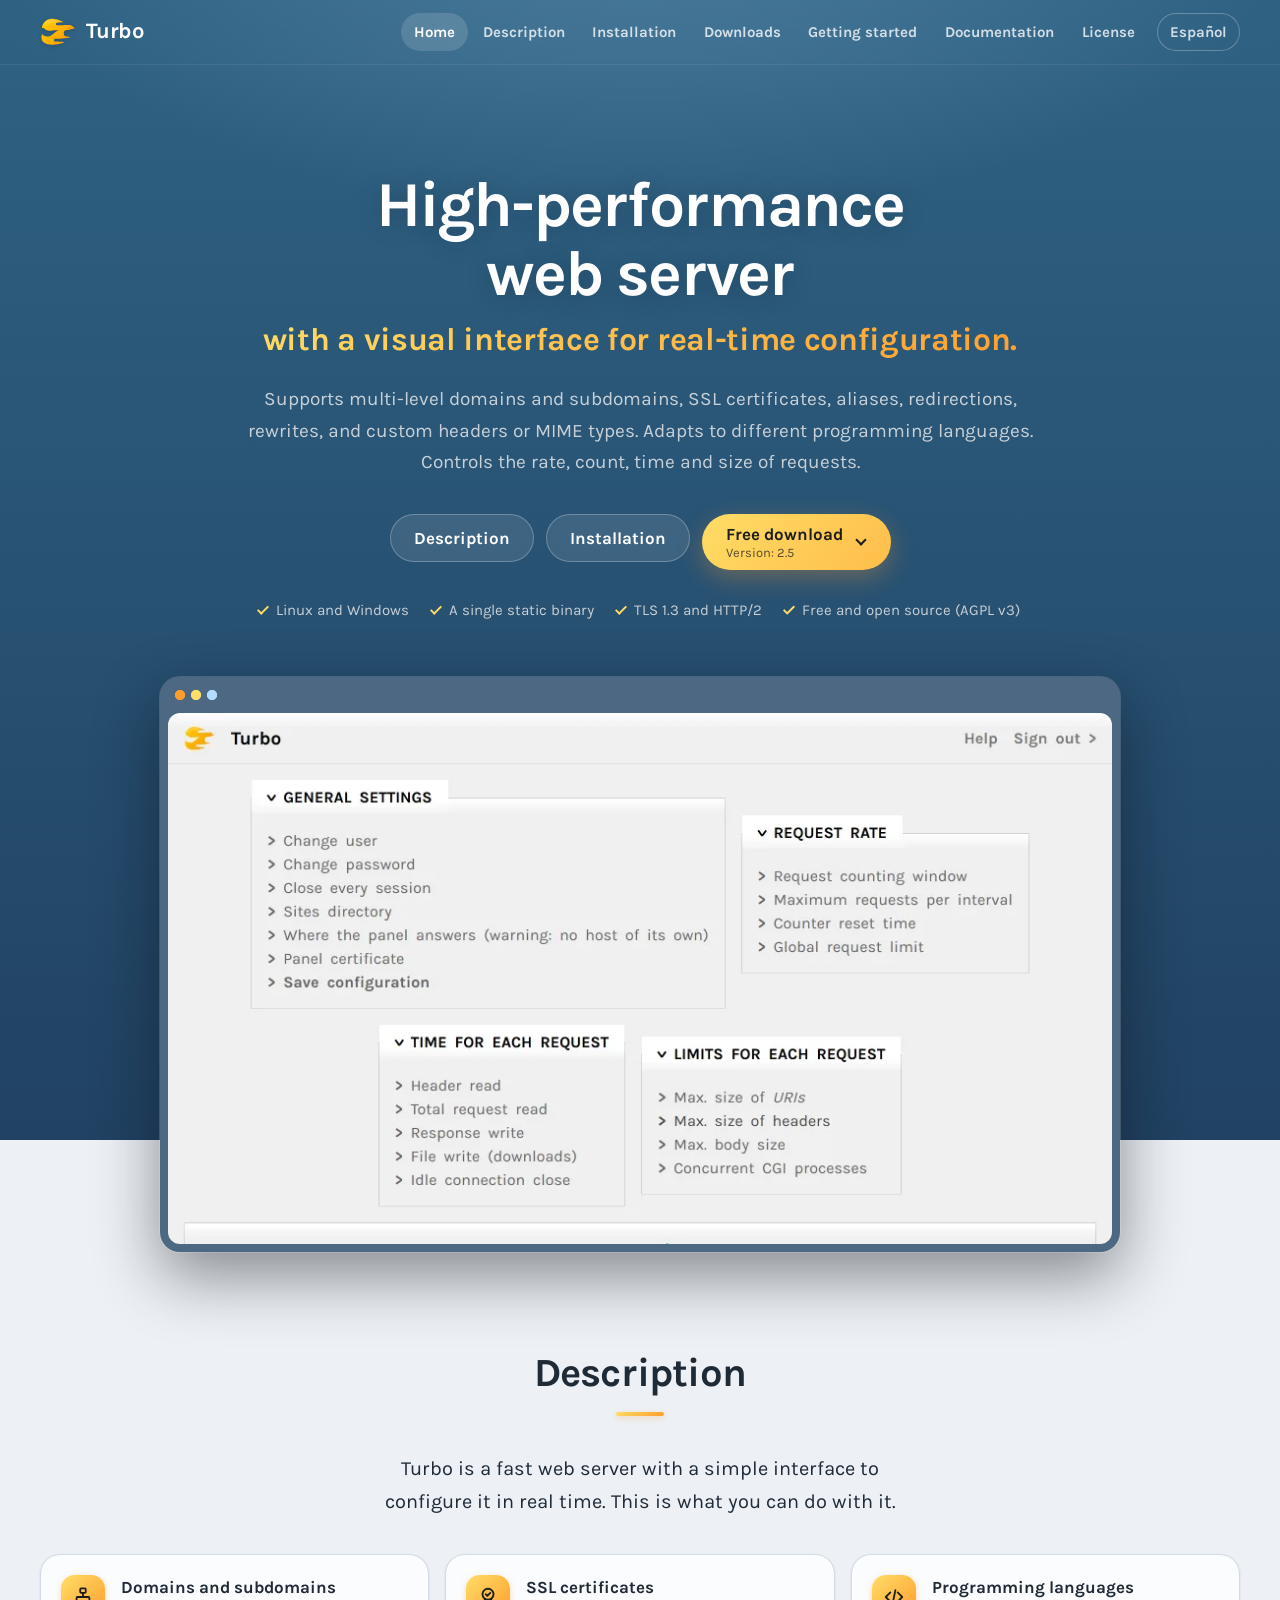
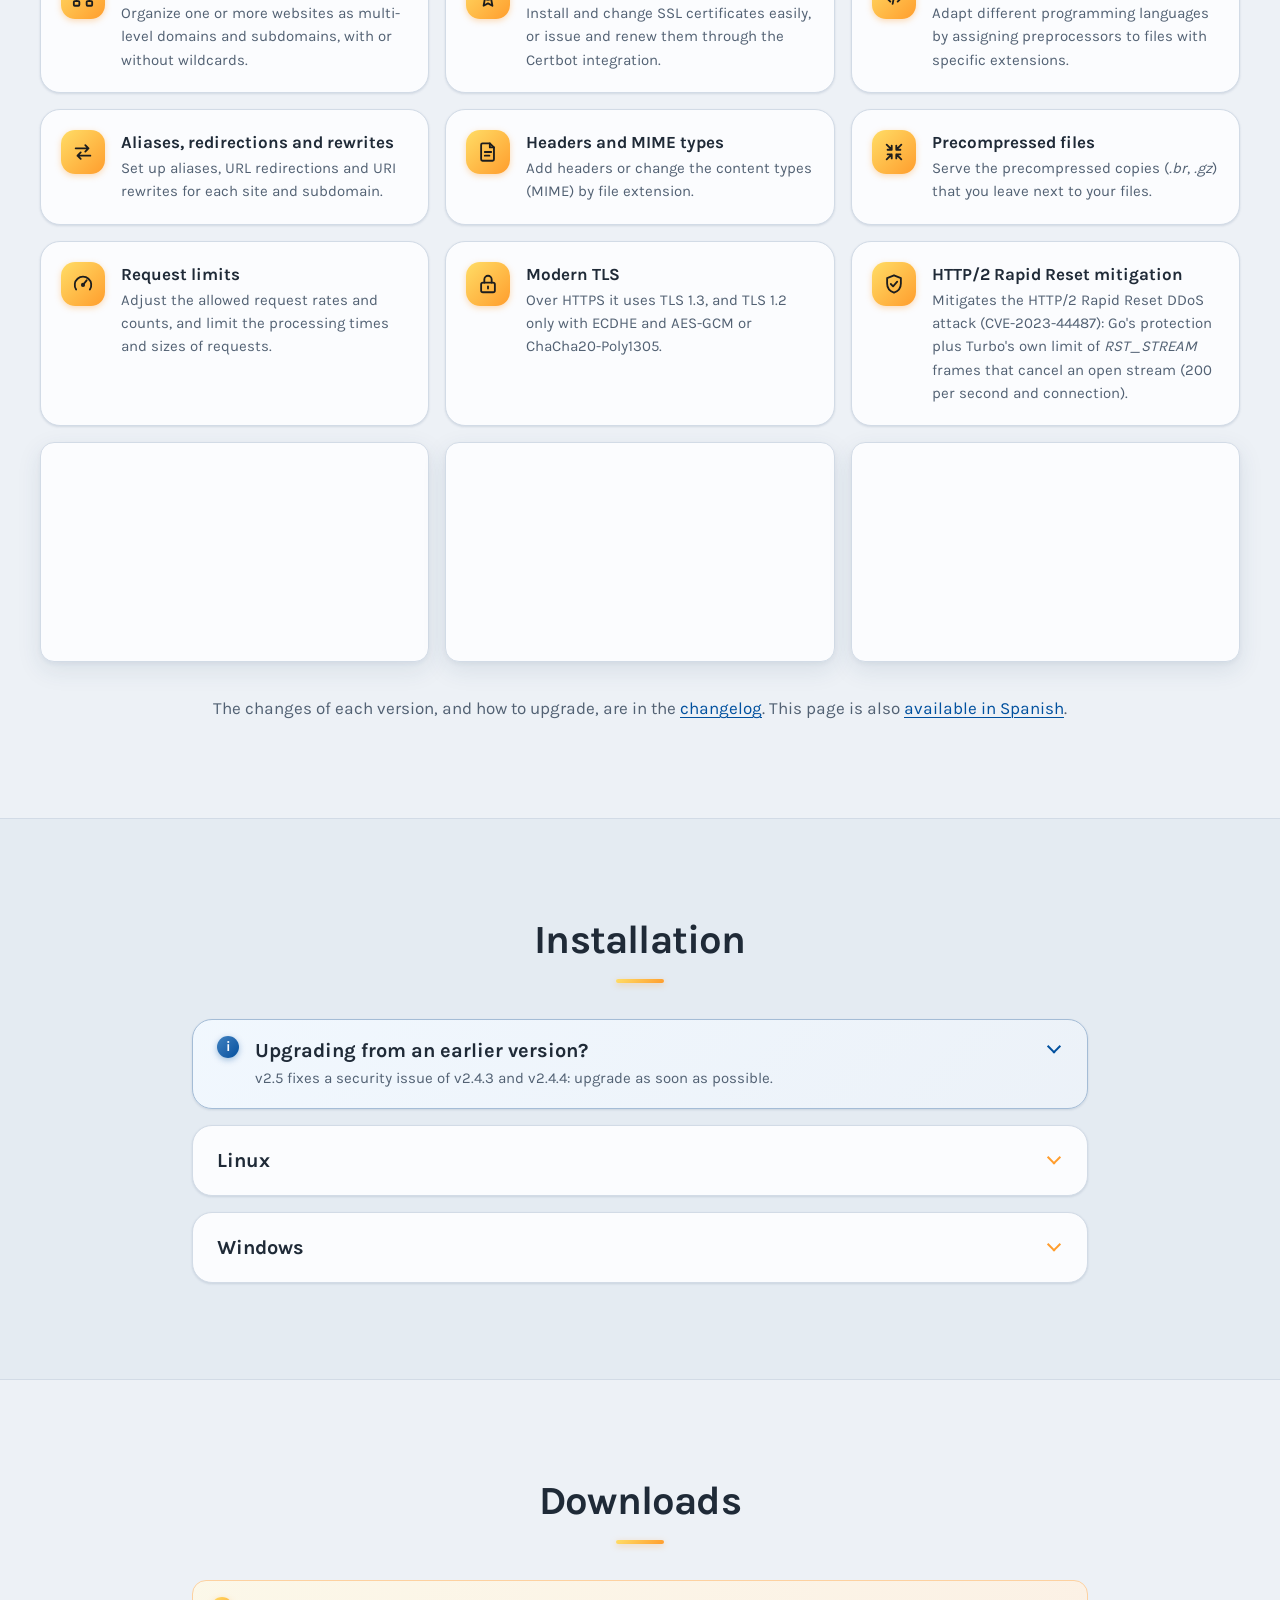
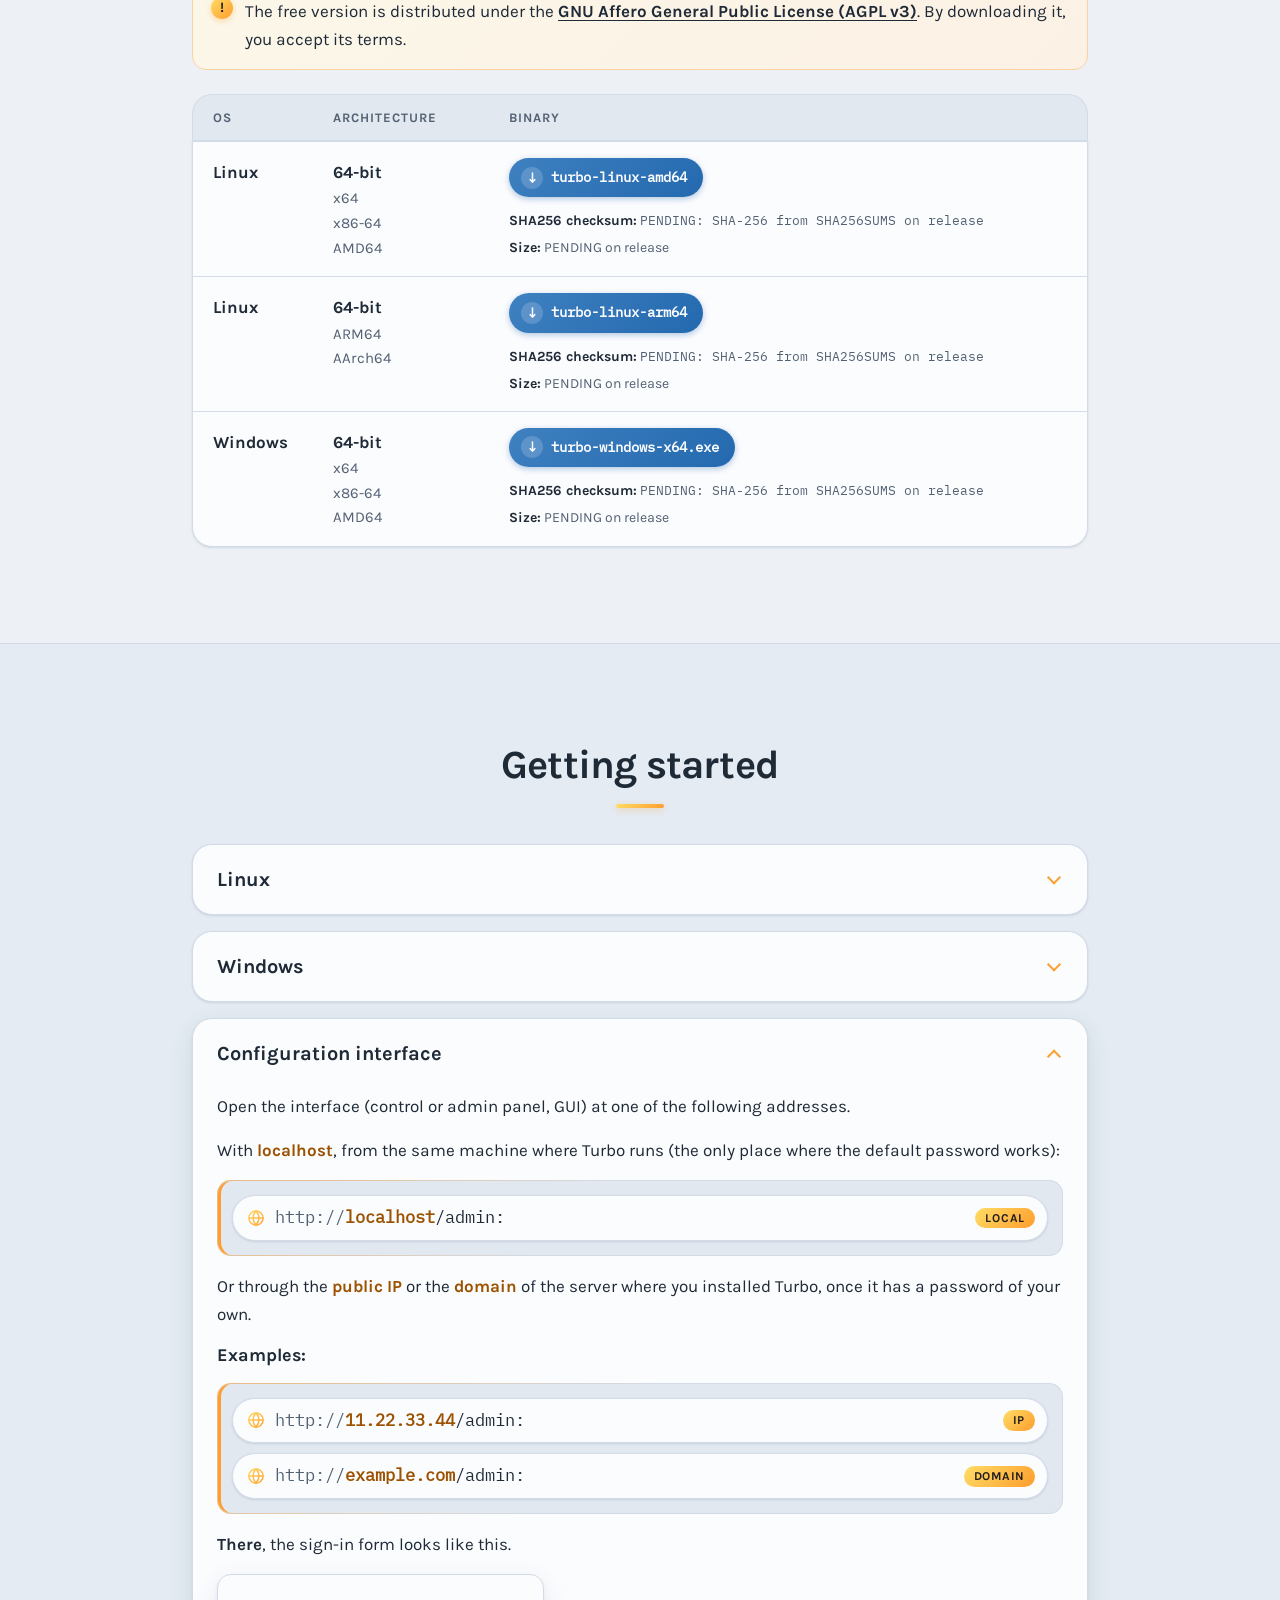
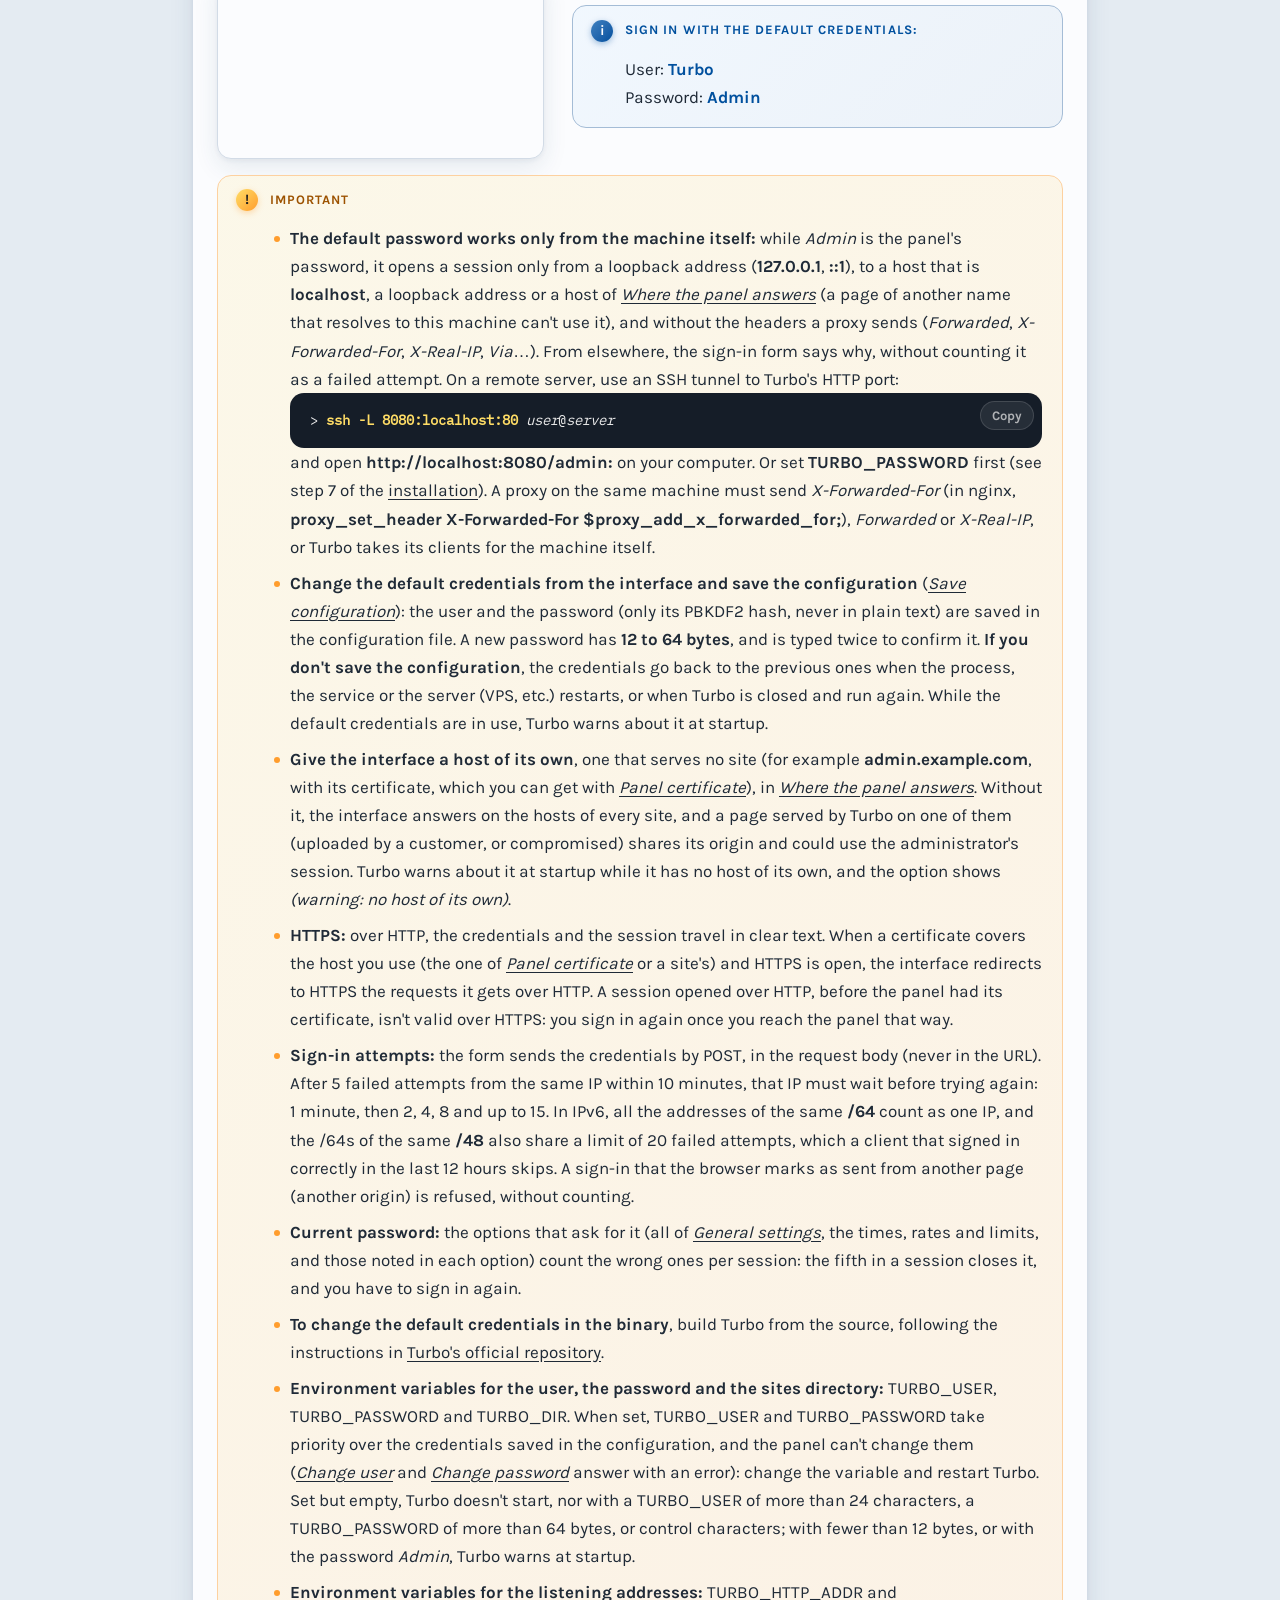
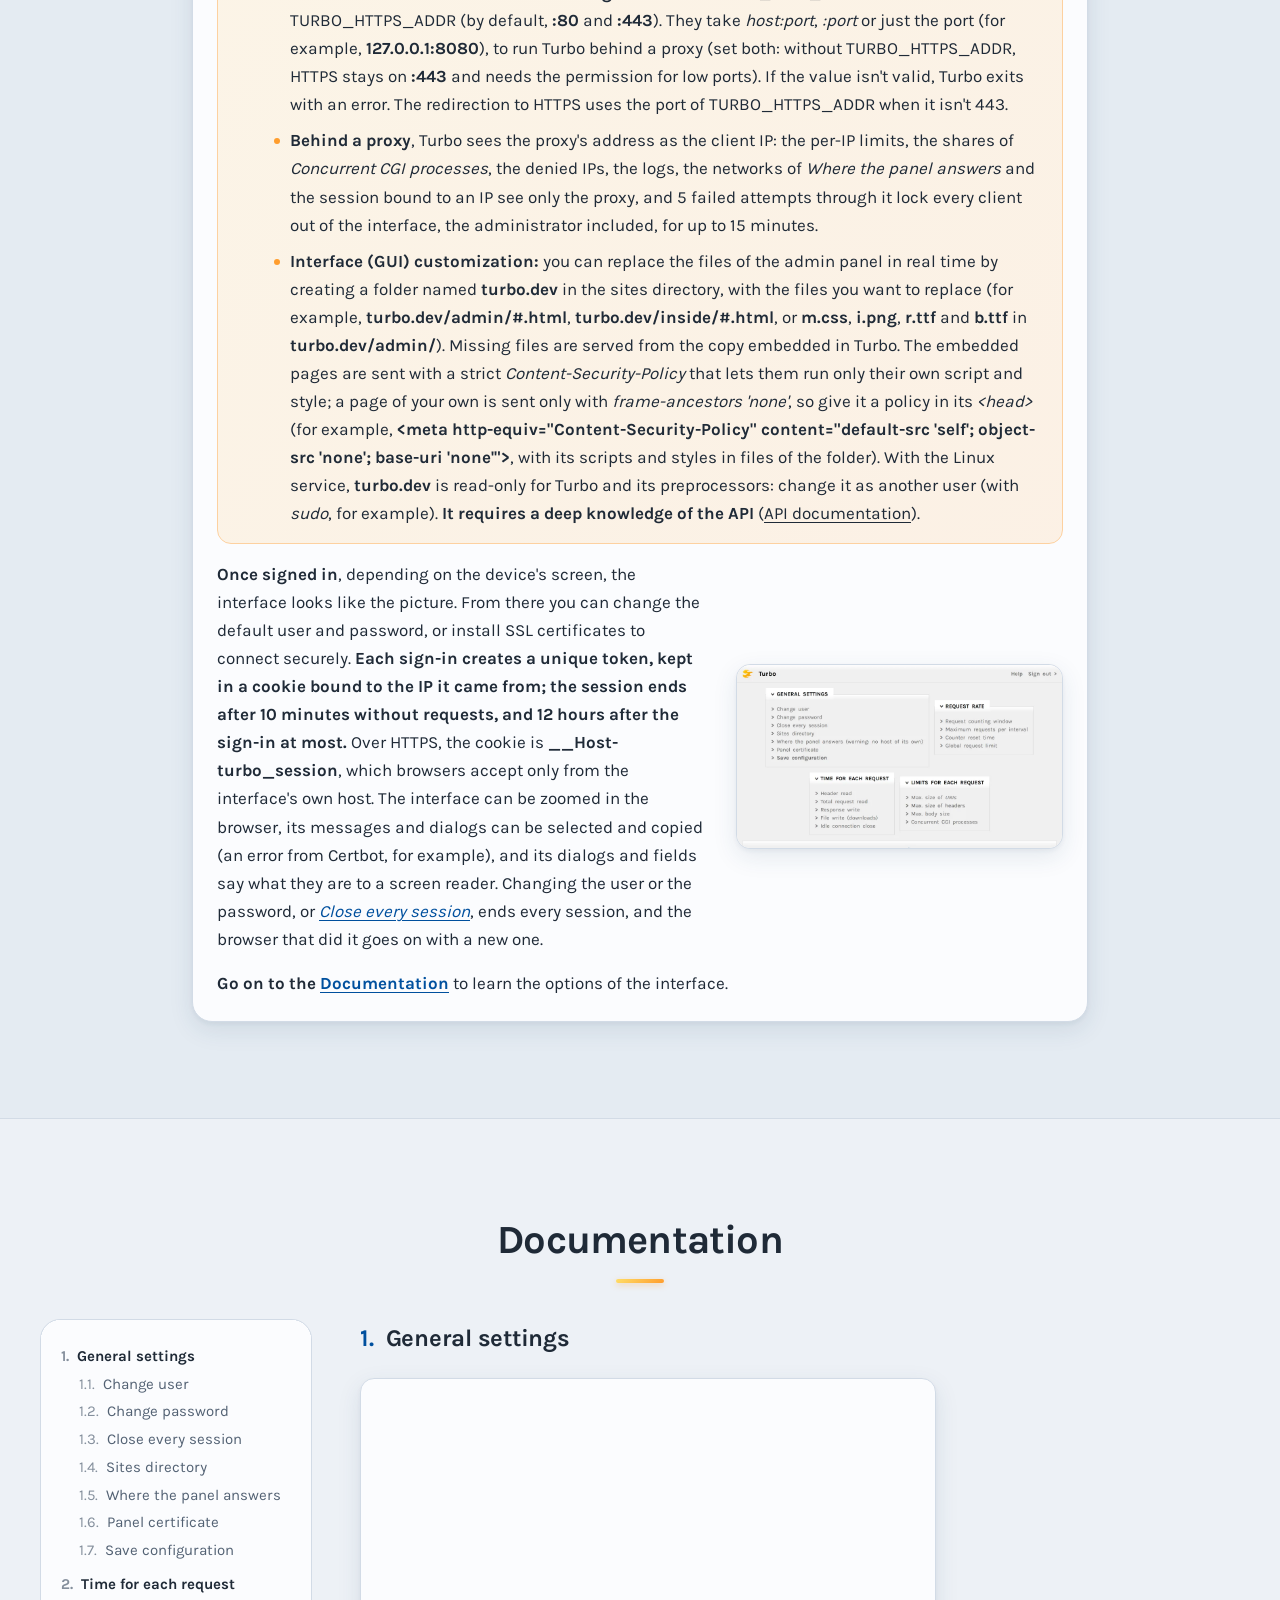
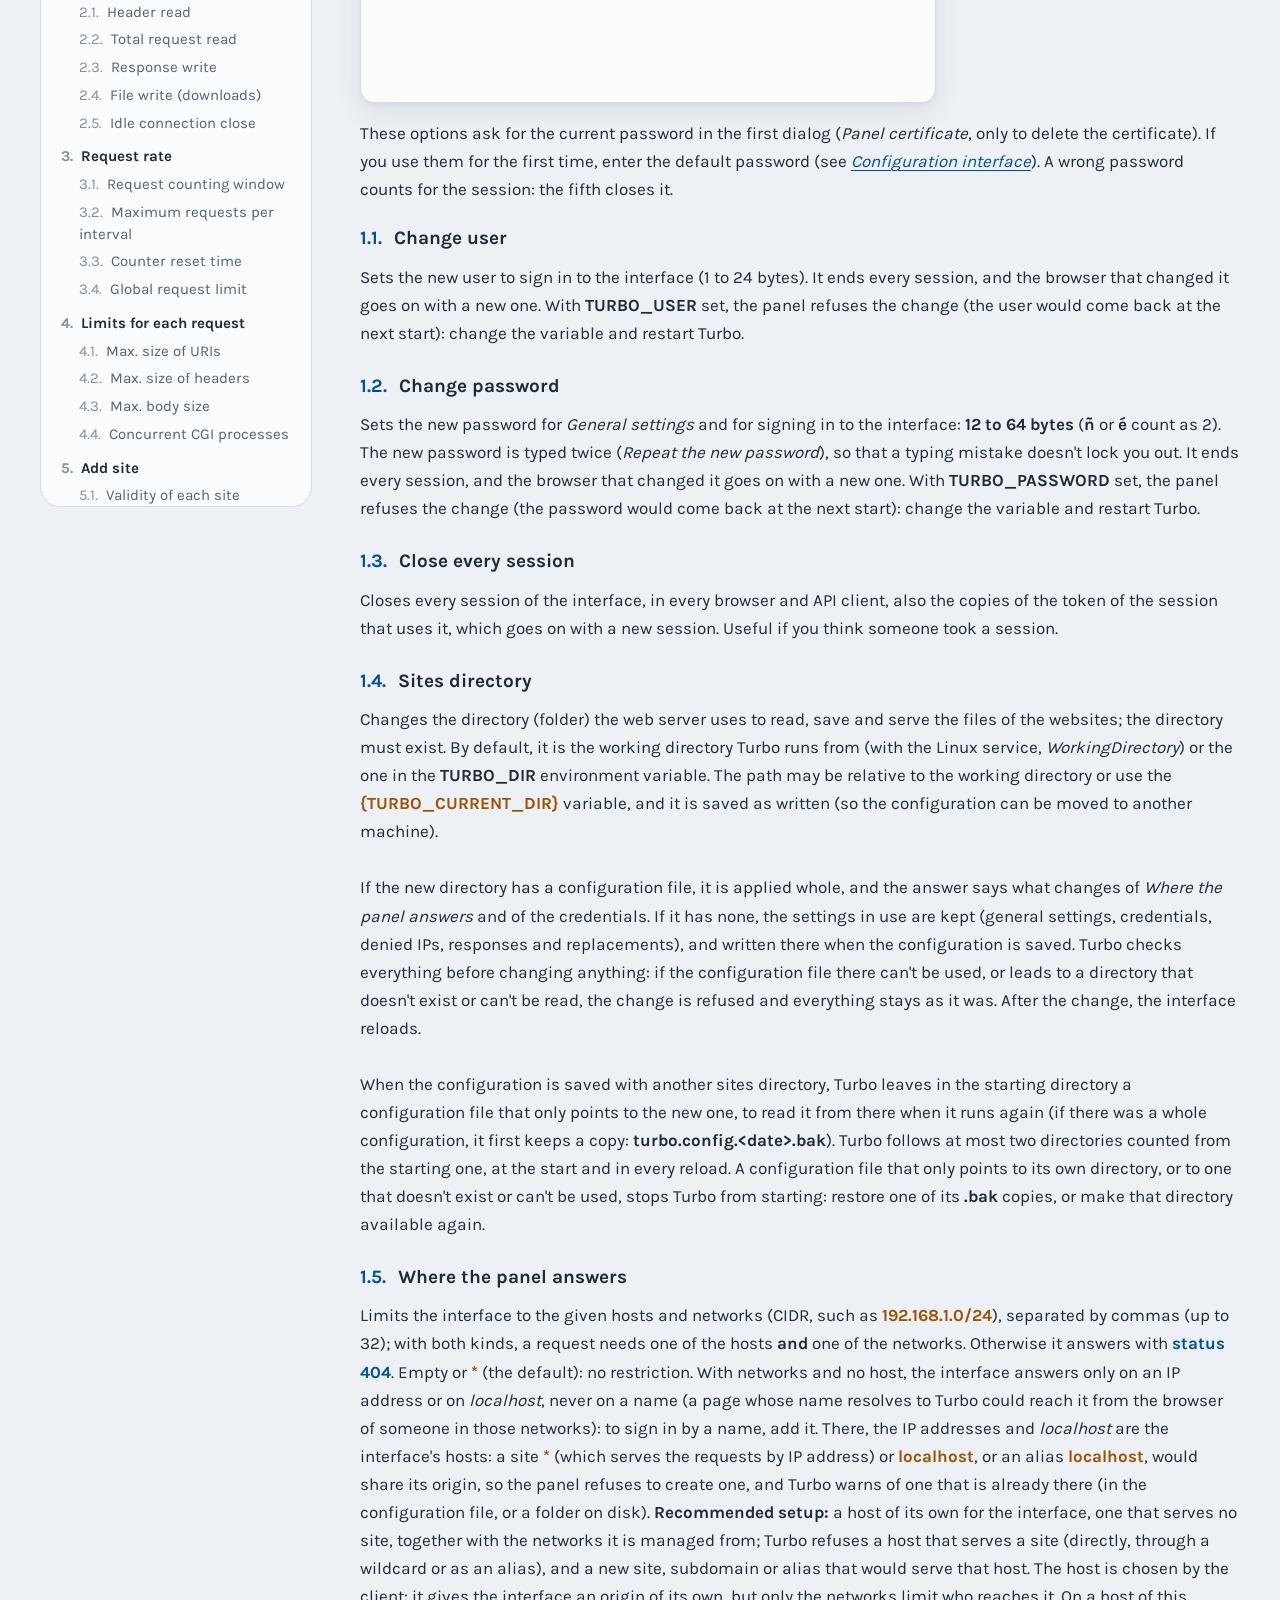
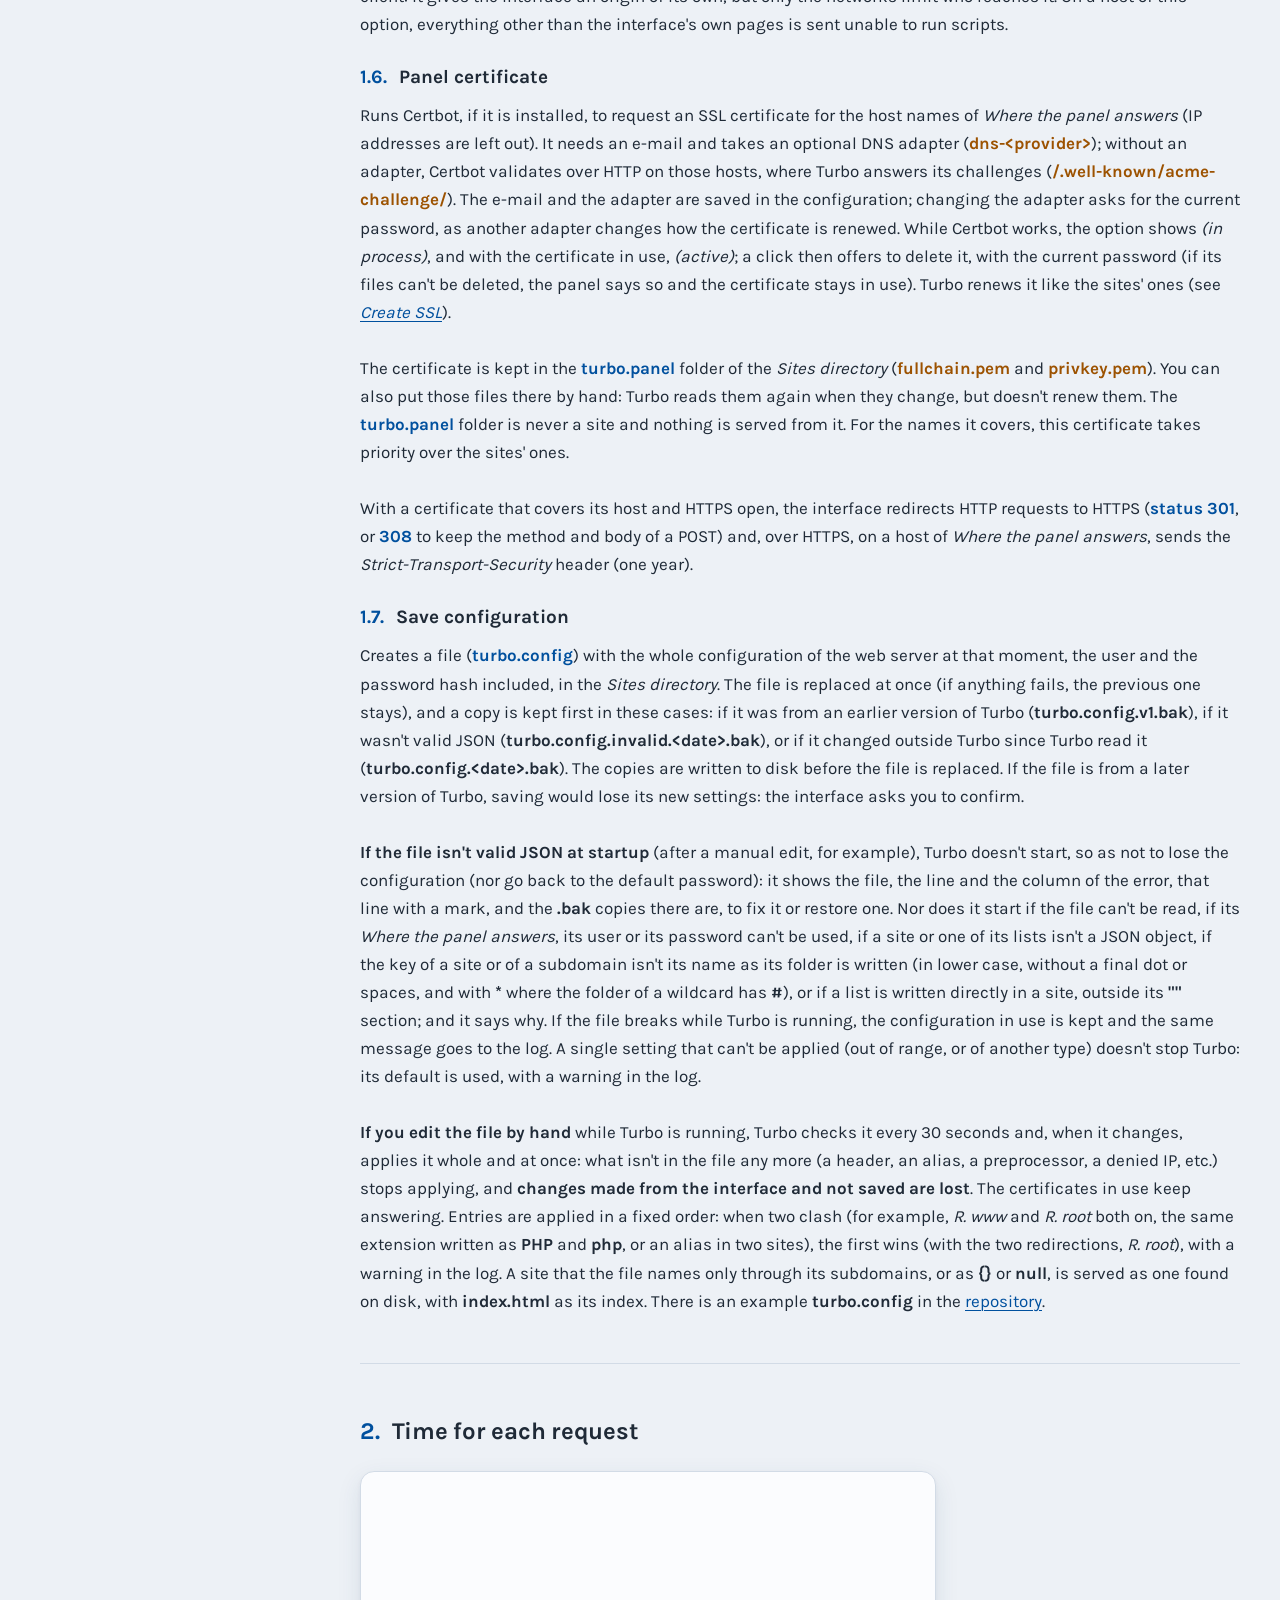
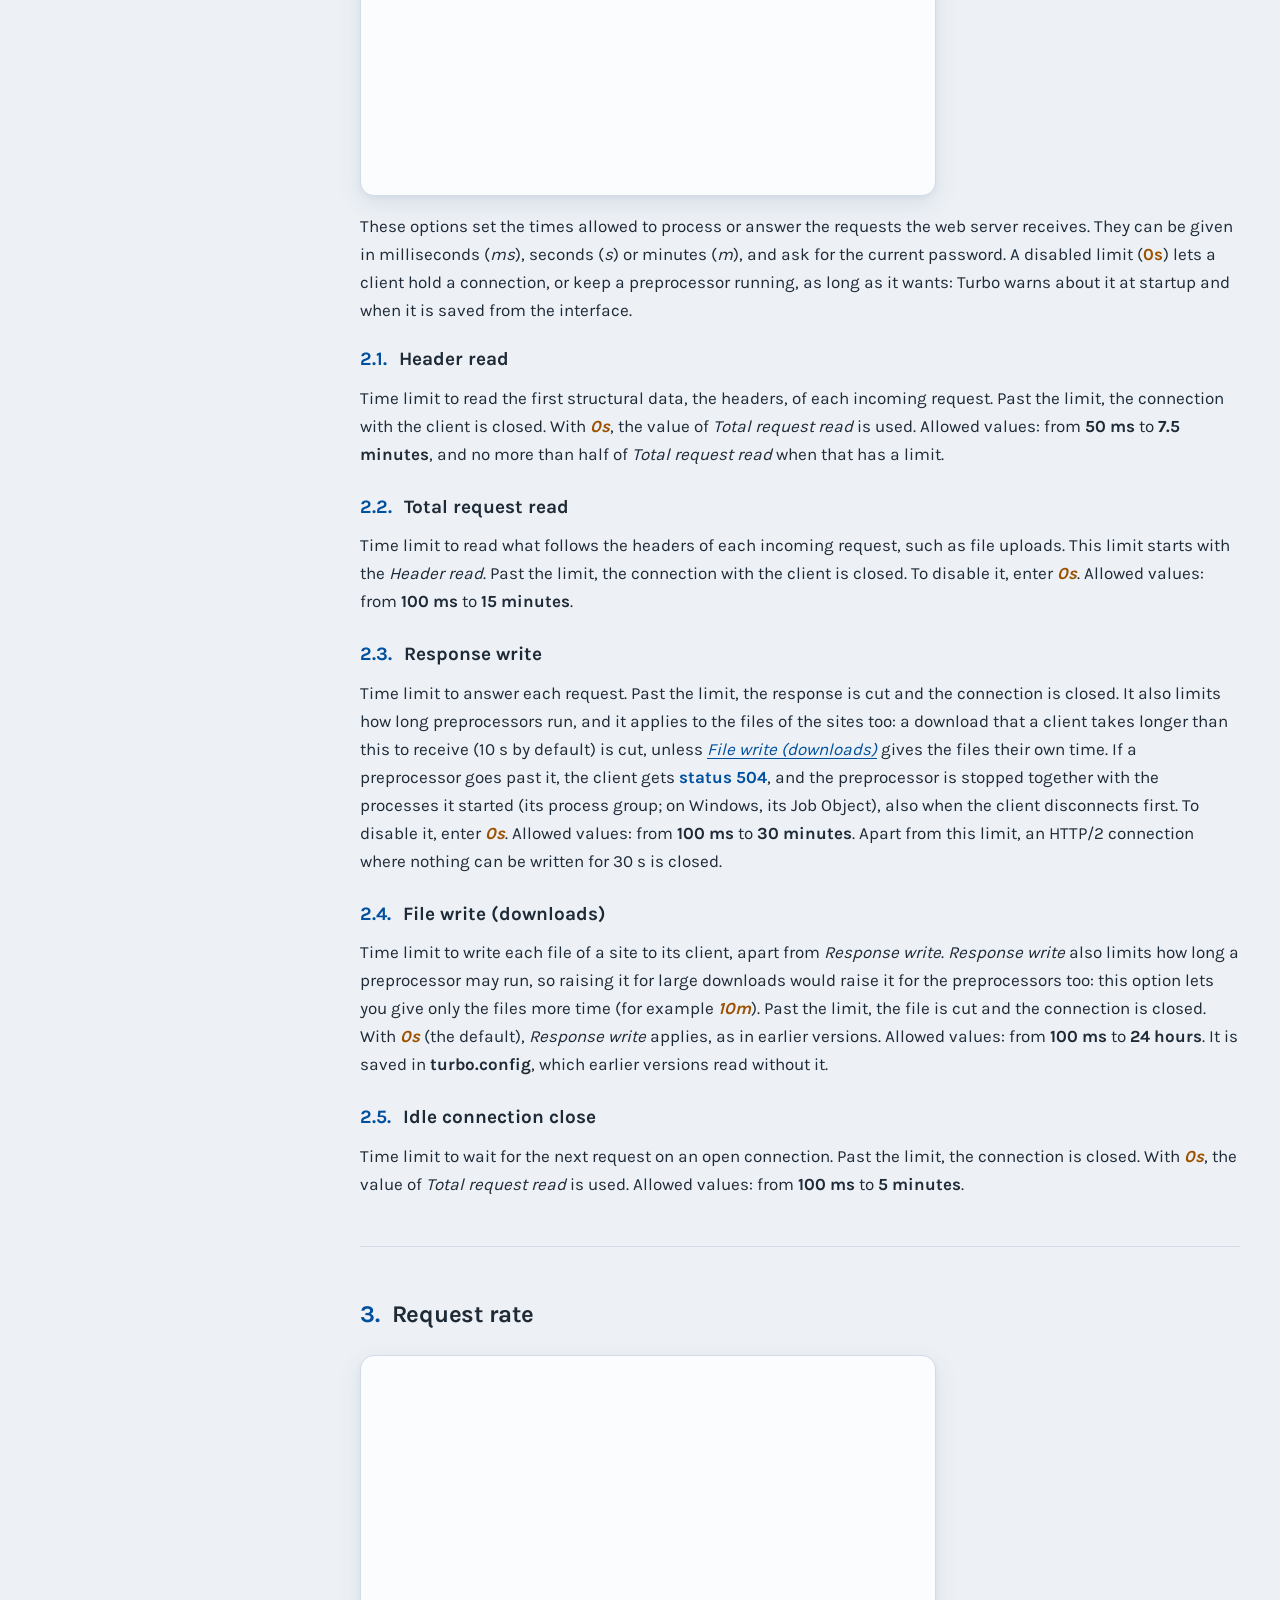
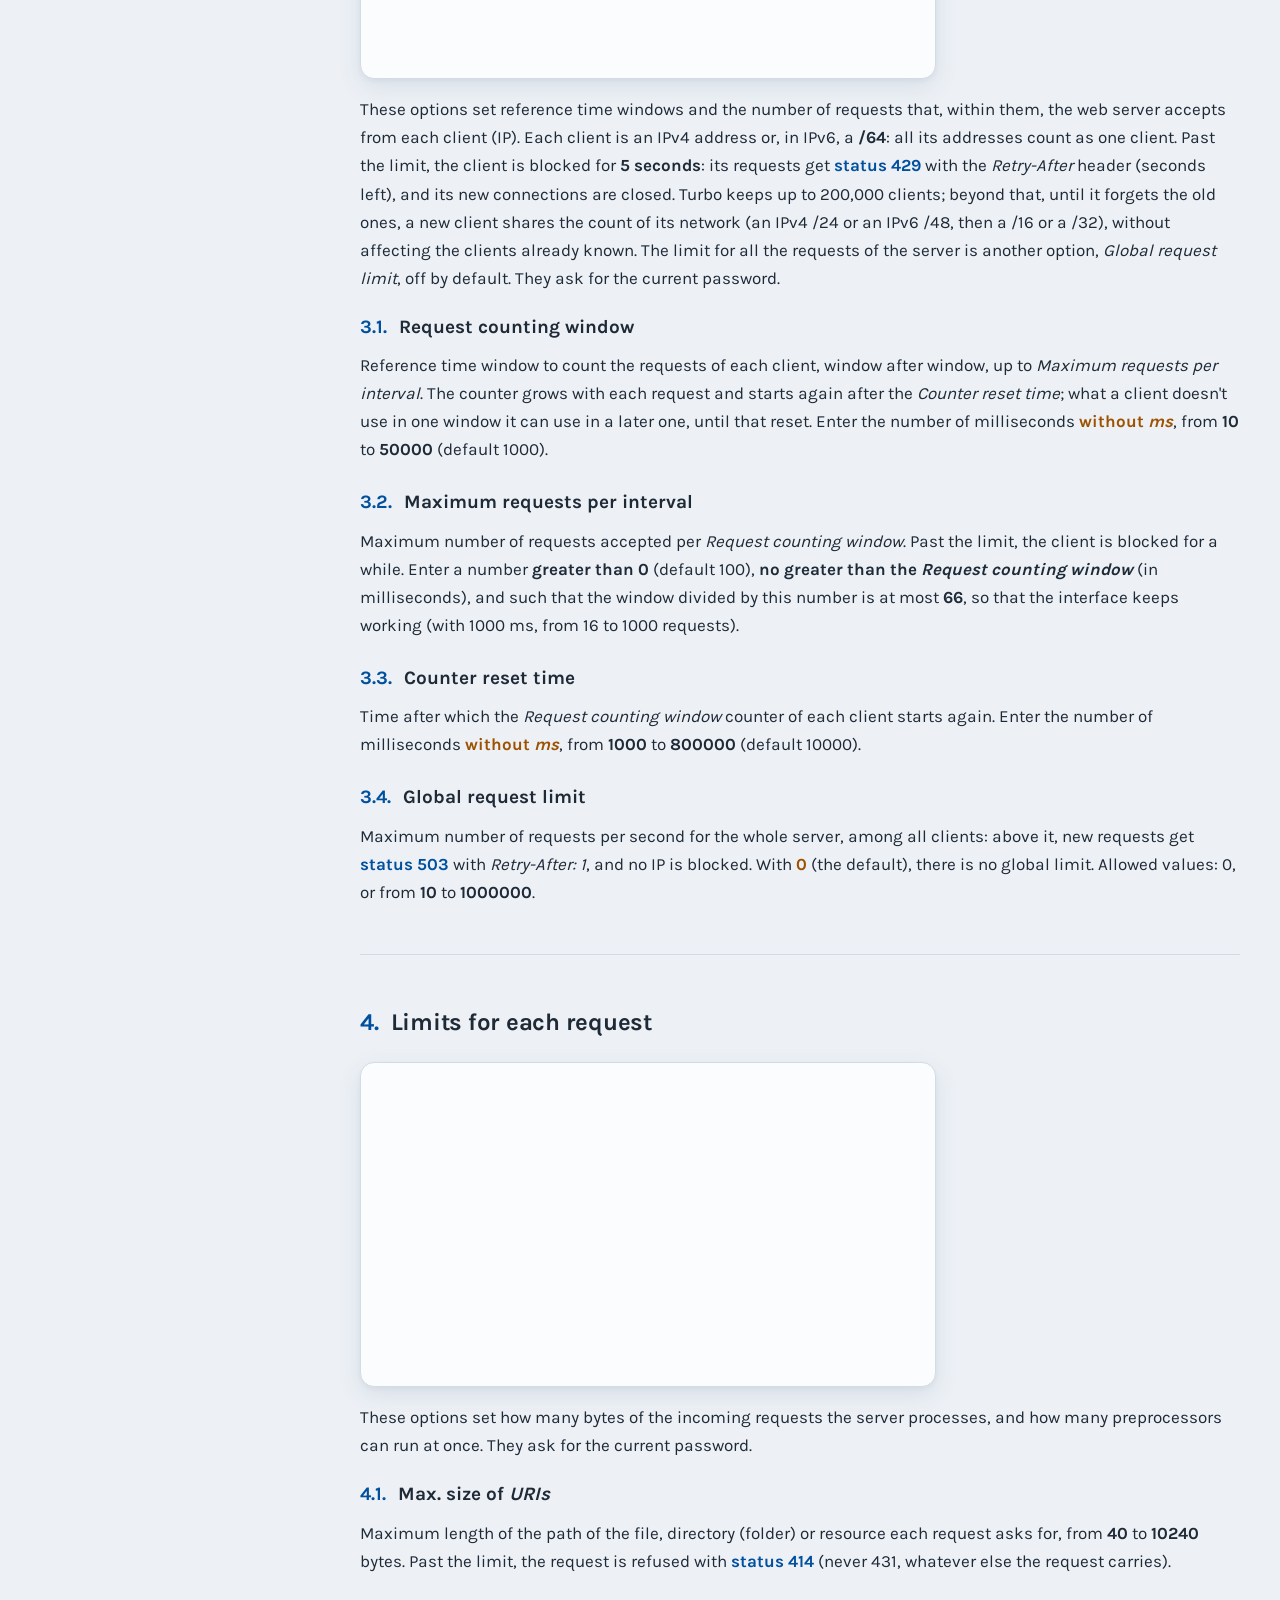
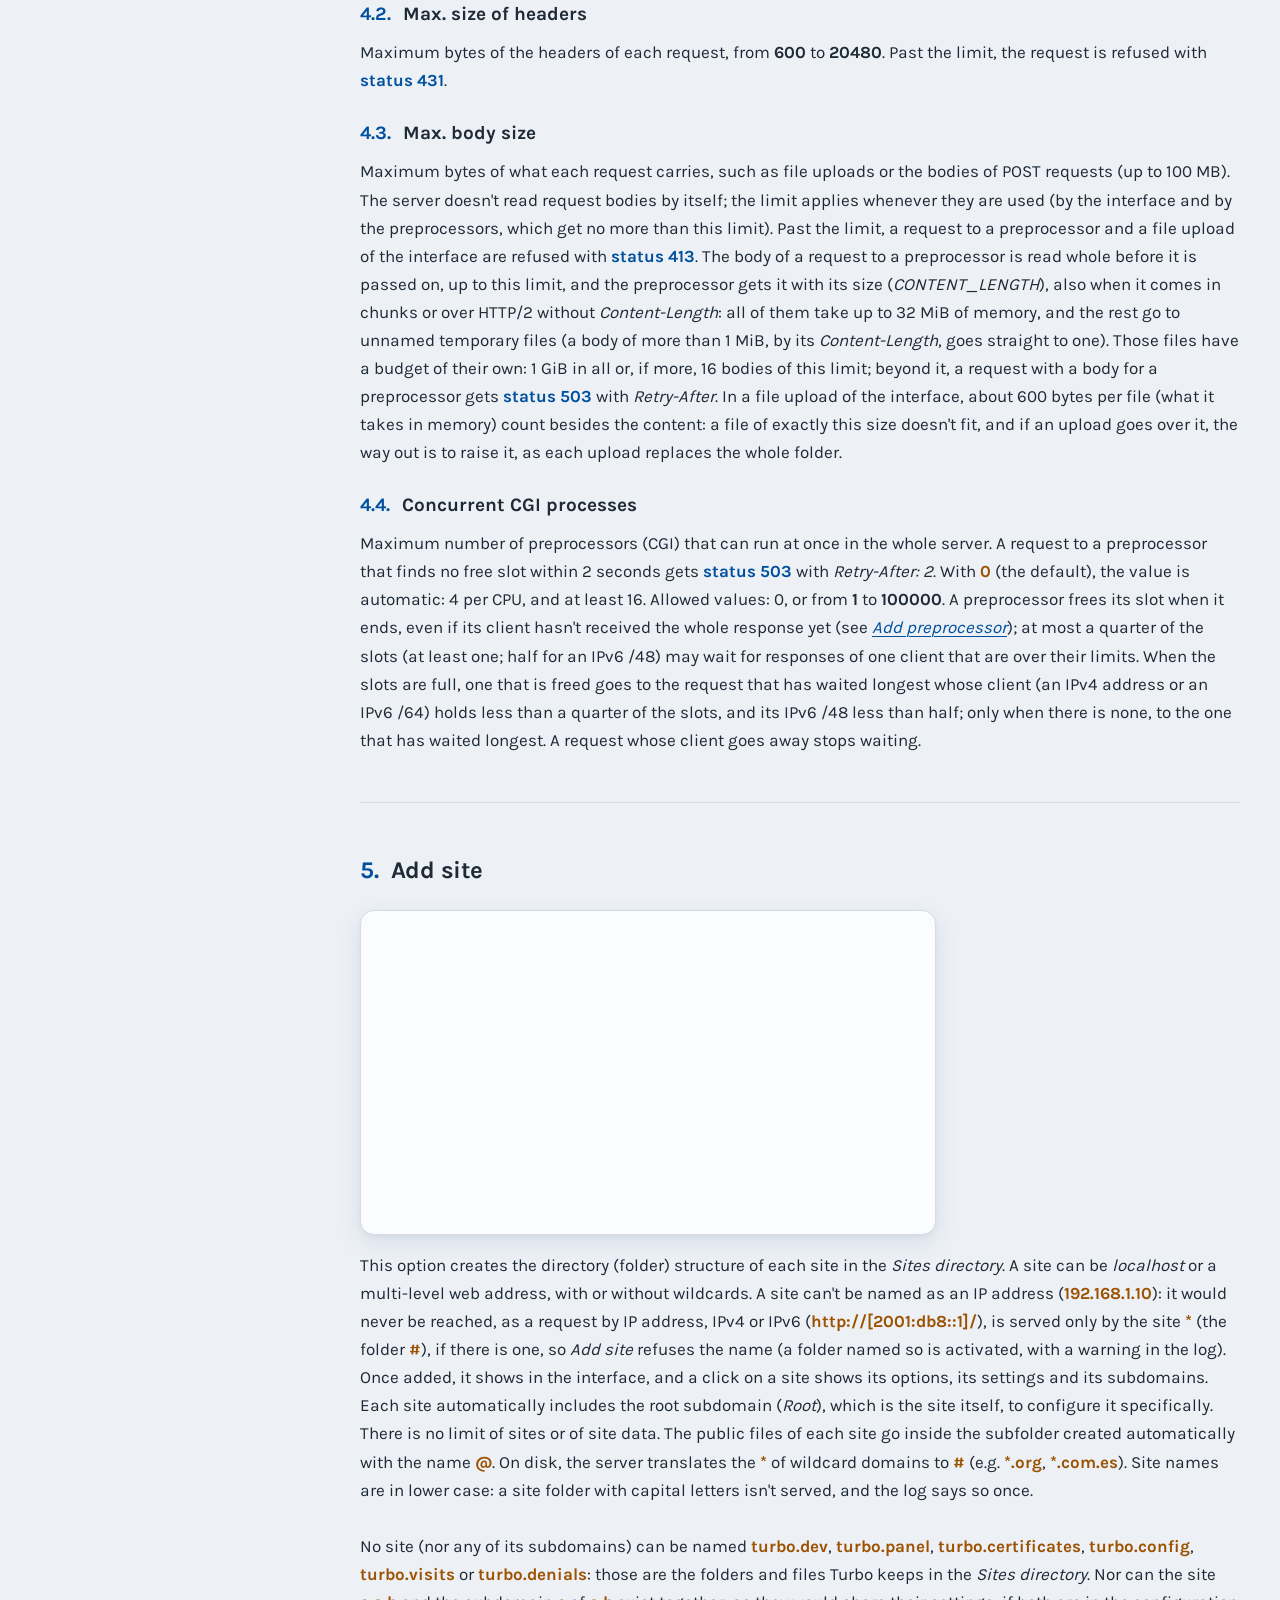
==== index.html @ 2847e518 "v2.5.0." ====
<!DOCTYPE html>
<html spellcheck="false" lang="en">
<head>
	<meta charset="UTF-8">

	<title>Turbo – High-performance web server with a visual interface</title>
	<link rel="icon" href="./turbo.icon.svg" type="image/svg+xml">
	<link rel="icon" href="./turbo.icon.png" type="image/png">
	<link rel="apple-touch-icon" href="./turbo.icon.png">
	<link rel="canonical" href="https://turbo.okzgn.com/">
	<link rel="alternate" hreflang="en" href="https://turbo.okzgn.com/">
	<link rel="alternate" hreflang="es" href="https://turbo.okzgn.com/es/">
	<link rel="alternate" hreflang="x-default" href="https://turbo.okzgn.com/">

	<meta name="viewport" content="width=device-width, initial-scale=1.0">
	<meta name="description" content="High-performance web server with a visual interface for real-time configuration.">
	<meta name="robots" content="index, follow, max-image-preview:large">
	<meta name="author" content="OKZGN">
	<meta name="theme-color" content="#2f6283">

	<meta name="format-detection" content="telephone=no">
	<meta http-equiv="Content-Security-Policy" content="default-src 'self'; img-src 'self'; child-src 'self';">

	<meta property="og:title" content="Turbo">
	<meta property="og:description" content="High-performance web server with a visual interface for real-time configuration.">
	<meta property="og:image" content="https://turbo.okzgn.com/turbo.logo.large.png">
	<meta property="og:image:width" content="1200">
	<meta property="og:image:height" content="630">
	<meta property="og:url" content="https://turbo.okzgn.com/">
	<meta property="og:site_name" content="OKZGN">
	<meta property="og:type" content="website">
	<meta property="og:locale" content="en_US">
	<meta property="og:locale:alternate" content="es_ES">

	<meta name="twitter:card" content="summary_large_image">
	<meta name="twitter:title" content="Turbo">
	<meta name="twitter:description" content="High-performance web server with a visual interface for real-time configuration.">
	<meta name="twitter:image" content="https://turbo.okzgn.com/turbo.logo.large.png">

	<meta name="color-scheme" content="light dark">
	<link rel="preload" href="./data/karla-regular.woff2" as="font" type="font/woff2" crossorigin>
	<link rel="preload" href="./data/karla-bold.woff2" as="font" type="font/woff2" crossorigin>

	<link rel="stylesheet" href="./data/base.css">
	<link rel="stylesheet" href="./data/site.css">
	<script src="./data/site.js"></script>

	<script type="application/ld+json">
	{
		"@context": "https://schema.org",
		"@type": "SoftwareApplication",
		"name": "Turbo",
		"applicationCategory": "DeveloperApplication",
		"operatingSystem": "Linux, Windows",
		"softwareVersion": "2.5",
		"url": "https://turbo.okzgn.com/",
		"inLanguage": "en",
		"image": "https://turbo.okzgn.com/turbo.icon.png",
		"description": "High-performance web server with a visual interface for real-time configuration.",
		"offers": {
			"@type": "Offer",
			"price": "0",
			"priceCurrency": "USD"
		},
		"author": {
			"@type": "Person",
			"name": "Elias Francisco Alvarado Soshina",
			"jobTitle": "Applied AI, Platform & Software Developer"
		}
	}
	</script>
</head>
<body>
	<header class="site-header">
		<h1 class="brand"><a href="/#Start"><img src="./turbo.icon.svg" alt="" width="36" height="36"><span>Turbo</span></a></h1>
		<button class="menu-toggle" type="button" aria-expanded="false" aria-controls="site-nav" aria-label="Menu"><span></span><span></span><span></span></button>
		<nav id="site-nav" aria-label="Main">
			<ol data-index="">
				<li><a href="/#Start" class="is-active">Home</a></li>
				<li><a href="/#Description">Description</a></li>
				<li><a href="/#Install">Installation</a></li>
				<li><a href="/#Downloads">Downloads</a></li>
				<li><a href="/#Get-started">Getting started</a></li>
				<li><a href="/#Docs">Documentation</a></li>
				<li><a href="/#License">License</a></li>
				<li class="nav-lang"><a href="/es/" hreflang="es" lang="es">Español</a></li>
			</ol>
		</nav>
	</header>
	<main>
		<article id="Start">
			<div class="traffic" aria-hidden="true"></div>
			<h2>High-performance web server<b> with a visual interface for real-time configuration.</b></h2>
			<p>Supports multi-level domains and subdomains, SSL certificates, aliases, redirections, rewrites, and custom headers or MIME types. Adapts to different programming languages. Controls the rate, count, time and size of requests.</p>
			<ul>
				<li><a href="/#Description"><span>Description</span></a></li>
				<li><a href="/#Install"><span>Installation</span></a></li>
				<li class="wide"><a href="/#Downloads" class="cta"><span>Free download<sub>Version: 2.5</sub></span></a></li>
			</ul>
			<ul class="facts">
				<li>Linux and Windows</li>
				<li>A single static binary</li>
				<li>TLS 1.3 and HTTP/2</li>
				<li>Free and open source (AGPL v3)</li>
			</ul>
			<figure class="hero-shot">
				<a href="./data/img/gui.webp"><img src="./data/img/gui-sm.webp" srcset="./data/img/gui-sm.webp 960w, ./data/img/gui.webp 1920w" sizes="(max-width: 64rem) 92vw, 60rem" alt="Main view of the interface" width="960" height="540" decoding="async"></a>
			</figure>
		</article>
		<article id="Description">
			<h3>Description</h3>
			<p class="lead">Turbo is a fast web server with a simple interface to configure it in real time. This is what you can do with it.</p>
			<ul class="features">
				<li class="f-domains"><h4>Domains and subdomains</h4><p>Organize one or more websites as multi-level domains and subdomains, with or without wildcards.</p></li>
				<li class="f-certificate"><h4>SSL certificates</h4><p>Install and change SSL certificates easily, or issue and renew them through the Certbot integration.</p></li>
				<li class="f-code"><h4>Programming languages</h4><p>Adapt different programming languages by assigning preprocessors to files with specific extensions.</p></li>
				<li class="f-rewrites"><h4>Aliases, redirections and rewrites</h4><p>Set up aliases, URL redirections and URI rewrites for each site and subdomain.</p></li>
				<li class="f-headers"><h4>Headers and MIME types</h4><p>Add headers or change the content types (MIME) by file extension.</p></li>
				<li class="f-compress"><h4>Precompressed files</h4><p>Serve the precompressed copies (<i>.br</i>, <i>.gz</i>) that you leave next to your files.</p></li>
				<li class="f-limits"><h4>Request limits</h4><p>Adjust the allowed request rates and counts, and limit the processing times and sizes of requests.</p></li>
				<li class="f-lock"><h4>Modern TLS</h4><p>Over HTTPS it uses TLS 1.3, and TLS 1.2 only with ECDHE and AES-GCM or ChaCha20-Poly1305.</p></li>
				<li class="f-shield"><h4>HTTP/2 Rapid Reset mitigation</h4><p>Mitigates the HTTP/2 Rapid Reset DDoS attack (CVE-2023-44487): Go's protection plus Turbo's own limit of <i>RST_STREAM</i> frames that cancel an open stream (200 per second and connection).</p></li>
			</ul>
			<section class="gallery">
				<a href="./data/img/root-sites-subdomains-options.webp"><img src="./data/img/root-sites-subdomains-options-sm.webp" alt="Options for sites and subdomains" width="960" height="540" loading="lazy" decoding="async"></a>
				<a href="./data/img/subdomains-options.webp"><img src="./data/img/subdomains-options-sm.webp" alt="Options for subdomains" width="960" height="540" loading="lazy" decoding="async"></a>
				<a href="./data/img/signin.webp"><img src="./data/img/signin-sm.webp" alt="Sign-in form of the interface" width="960" height="540" loading="lazy" decoding="async"></a>
			</section>
			<p>The changes of each version, and how to upgrade, are in the <a target="_blank" rel="noopener" href="https://github.com/okzgn/turbo-go/blob/main/CHANGELOG.md">changelog</a>. This page is also <a href="/es/" hreflang="es" lang="es">available in Spanish</a>.</p>
		</article>
		<article id="Install">
			<h3>Installation</h3>
			<details class="accordion info">
				<summary><span><b>Upgrading from an earlier version?<small>v2.5 fixes a security issue of v2.4.3 and v2.4.4: upgrade as soon as possible.</small></b></span></summary>
				<p>Coming from v2.4.4 or v2.4.3, replace the binary: what is configured goes on doing the same, with the exceptions that the changelog lists in <i>Upgrading from v2.4.4</i>, the main ones below. If you upgrade from v2.4.2, v2.4.1, v2.4 or v2.3.rc3, first read the upgrading section for your version in the <a target="_blank" rel="noopener" href="https://github.com/okzgn/turbo-go/blob/main/CHANGELOG.md">changelog</a> (and then those of the later ones), and back up the sites folder, <b>turbo.config</b> included.</p>
				<p><b>Among the changes of v2.5:</b></p>
				<ul class="list">
					<li>A header whose value starts with <b>=</b> is an expression, and a rewrite with an expression asks for the current password; a rewrite to another address whose host the client chooses is refused.</li>
					<li>A preprocessor whose path starts with <b>dx&gt;</b> runs in the mode dx.</li>
					<li>In <b>turbo.config</b>, a key that isn't the name of a site or of a subdomain makes the file invalid, and a preprocessor whose extension can't be used makes the extension it was meant for answer <b class="c-aqua">status 500</b>.</li>
					<li>Removing a site's e-mail and changing a certificate's adapter ask for the current password.</li>
					<li>An alias that is an IP address is refused, and so are, with <i>Where the panel answers</i> of networks only, a new site <b>*</b> or <b>localhost</b> and an alias <b>localhost</b>.</li>
					<li>Each line of <b>turbo.denials</b> carries its time after who.</li>
					<li>The slots of <i>Concurrent CGI processes</i> are shared out while some requests wait: one client may hold a quarter of them, and gets them all when no one else waits.</li>
				</ul>
				<p><b>Among the breaking changes of v2.4.3, for those who come from v2.4.2 or earlier:</b></p>
				<ul class="list">
					<li>A folder requested without its final <b>/</b> is redirected to the same path with it.</li>
					<li>Adding a rewrite to another address, adding a denied IP and turning a site's HTTPS off ask for the current password.</li>
					<li>With <b>TURBO_PASSWORD</b> or <b>TURBO_USER</b> set, the panel can't change the password or the user (change the variable and restart Turbo).</li>
					<li>A session opened by HTTP signs in again once the panel is reached by HTTPS.</li>
				</ul>
				<p>Coming from v2.4.1 or earlier, the default password (<i>Admin</i>) also signs in only from the machine itself (see <a href="/#Get-started-on-interface"><i>Configuration interface</i></a>): set your own password before you upgrade, or <b>TURBO_PASSWORD</b>.</p>
			</details>
			<details class="accordion">
				<summary><span>Linux</span></summary>
				<blockquote>
					<h5>REQUIREMENTS</h5>
					<ul>
						<li>Knowledge of servers (VPS, bare metal...), the <b>Linux</b> operating system and the <b>Bash</b> command line.</li>
						<li>A Linux distribution with <b><i>systemd</i></b>, <b><i>nano</i></b> and <b><i>wget</i></b> (usually preinstalled).</li>
						<li>A <b>64-bit</b> server with 128 MB of free RAM (recommended minimum).</li>
						<li>The published binaries are static and need no system libraries. If you build Turbo with <i>cgo</i>, the binary needs <b>glibc 2.34</b> or later. Building Turbo from the source needs <b>Go 1.26.11</b> (an older Go downloads it).</li>
						<li>Optional: <b>Certbot</b> (<a href="https://certbot.eff.org/">instructions</a>), to issue and renew SSL certificates. With the systemd service below, install it with <b><i>apt</i></b> or <b><i>pip</i></b>: the <i>snap</i> one doesn't work with it.</li>
					</ul>
				</blockquote>
				<ol>
					<li>
						<span><b>Identify</b> the <b>architecture</b> of the operating system. The published binaries are <b>64-bit</b>: x64 (x86-64, AMD64) and, on Linux, also <b>ARM64</b> (AArch64); for other architectures, build Turbo from the source following the instructions in the <a target="_blank" rel="noopener" href="https://github.com/okzgn/turbo-go">official repository</a>.</span>

						<h4 class="pre-title">Example:</h4>
	<pre>&gt; <b>uname -m</b></pre>

					</li>
					<li>
						<span><b>Check</b> that you have <b><i>root</i></b> user <b class="c-yellow">privileges</b> (the next commands use <i>sudo</i>).</span>

						<h4 class="pre-title">Example:</h4>
	<pre>&gt; <b class="c-yellow">sudo -v</b></pre>

					</li>
					<li>
						<span><b>Open</b> ports 80 and 443.</span>
						<h4 class="pre-title">Example (with <i>ufw</i>):</h4>
	<pre>&gt; sudo <b class="c-yellow">ufw allow</b> 80,443/tcp</pre>
							<blockquote class="note">If you use a VPS provider (such as AWS, Azure, Google Cloud, etc.), remember to open these ports in its cloud console too.</blockquote>
					</li>
					<li>
						<span><b class="c-yellow">Create</b> a <b class="c-aqua">directory (folder)</b> for the web server.</span>

						<h4 class="pre-title">Example:</h4>
	<pre>&gt; sudo <b class="c-yellow">mkdir</b> <b class="c-aqua">/home/server/</b></pre>

					</li>
					<li>
						<span><b class="c-yellow"><a href="/#Downloads">Download</a></b> the <b class="c-orange">64-bit</b> binary into a <b class="c-aqua">temporary directory</b>.</span>

							<h4 class="pre-title">Example:</h4>
	<pre>&gt; cd <b class="c-aqua">$(mktemp -d)</b>
&gt; <b class="c-yellow">wget https://github.com/okzgn/turbo-go/releases/download/v2.5/turbo-linux<b class="c-orange">-amd64</b></b></pre>
							<blockquote class="note">On ARM64 (AArch64), download <b class="c-orange">turbo-linux-arm64</b> (and use that name in the next step). Check the download with the <b>SHA256SUMS</b> file of the release, downloaded into the same directory (<b>sha256sum -c --ignore-missing SHA256SUMS</b>: <i>--ignore-missing</i> checks only the binaries you downloaded). A release signed by its publisher also has a <b>SHA256SUMS.sig</b> file, which shows that the sums are the publisher's; <a target="_blank" rel="noopener" href="https://github.com/okzgn/turbo-go/blob/main/SECURITY.md">SECURITY.md</a> says how to check it.</blockquote>

					</li>
					<li>
						<span><b class="c-yellow">Install</b> the <b class="c-orange">downloaded binary</b> in <b class="c-aqua">/usr/local/bin/</b>, named <b>turbo</b>, owned by <i>root</i>, with read and execute permissions. It stays outside the sites directory, where the preprocessors can write, so they can't replace it.</span>

						<h4 class="pre-title">Example:</h4>
	<pre>&gt; sudo <b class="c-yellow">install -o root -g root -m 0755 turbo-linux<b class="c-orange">-amd64</b> <b class="c-aqua">/usr/local/bin/</b>turbo</b></pre>

						<blockquote class="note"><b>For testing</b>, go on from here to <a href="/#Get-started">Getting started</a>.</blockquote>
					</li>
					<li>
						<span><b>Set up</b> the binary as a service (to run in the background). The service runs Turbo as an <b>unprivileged user</b> (<i>turbo</i>), which also runs the preprocessors and Certbot.<br><br><b class="c-yellow">Create</b> the user and give it the <b class="c-aqua">server directory</b>, without permissions for other users.</span>

							<h4 class="pre-title">Example:</h4>
	<pre>&gt; sudo <b class="c-yellow">useradd --system --home-dir <b class="c-aqua">/home/server</b> --shell /usr/sbin/nologin turbo</b>
&gt; sudo <b class="c-yellow">mkdir -p <b class="c-aqua">/home/server</b> &amp;&amp; sudo chown -R turbo:turbo <b class="c-aqua">/home/server</b> &amp;&amp; sudo chmod 0750 <b class="c-aqua">/home/server</b></b>
&gt; sudo <b class="c-yellow">install -d -o root -g root -m 0755 <b class="c-aqua">/home/server/</b>turbo.dev</b>
&gt; sudo <b class="c-yellow">install -d -o root -g root -m 0755 /etc/turbo</b>
&gt; sudo <b class="c-yellow">install -o root -g root -m 0600 /dev/null /etc/turbo/credentials</b>
&gt; sudoedit <b class="c-yellow">/etc/turbo/credentials</b></pre>

						<span>In <b class="c-yellow">/etc/turbo/credentials</b>, write the user and the password of the panel, one per line: <b>TURBO_USER=</b><i>user</i> and <b>TURBO_PASSWORD=</b><i>password</i> (12 to 64 bytes).</span>
						<blockquote class="note">With this file, the panel never answers with the default credentials (<i>Turbo</i>/<i>Admin</i>), not even before the first login; without it, the default password signs in only from the machine itself (through an SSH tunnel, for example). Those variables override <i>turbo.config</i> at every start: to change them, edit the file and restart the service: while they are set, the panel can't change the password or the user (it answers with an error). To manage them from the panel instead, remove them from the file and restart the service: the user and the password saved in <i>turbo.config</i> apply then (every <i>Save configuration</i> stores the ones in use, so they are those the variables had at the last save); if the configuration was never saved, the default ones, which sign in only from the machine itself. The <b>turbo.dev</b> folder (owned by <i>root</i>) has to exist: the service doesn't start without it, so no preprocessor can create it to change the panel (one that rewrites <b>turbo.config</b>, which the service can write, could still lead the sites directory to another folder with a <i>turbo.dev</i> of its own: see <i>Trust model</i> below).</blockquote>

						<span>In the <b class="c-orange">/etc/systemd/system/</b> directory, create the <b class="c-yellow">turbo.service</b> file.</span>

							<h4 class="pre-title">Example:</h4>
	<pre>&gt; cd <b class="c-orange">/etc/systemd/system/</b>
&gt; sudo <b class="c-yellow">nano turbo.service</b></pre>

						<span>Type or paste this <b class="c-yellow">content</b> in the editor (the repository's reference unit, <a target="_blank" rel="noopener" href="https://github.com/okzgn/turbo-go/blob/main/deploy/turbo.service">deploy/turbo.service</a>, without its comments):</span>

	<pre class="file c-yellow">[Unit]
Description=Turbo
After=network-online.target
Wants=network-online.target

[Service]
Type=simple
User=turbo
Group=turbo
WorkingDirectory=<span class="c-white">/home/server/</span>
ExecStart=/usr/local/bin/turbo
EnvironmentFile=-/etc/turbo/credentials
AmbientCapabilities=CAP_NET_BIND_SERVICE
CapabilityBoundingSet=CAP_NET_BIND_SERVICE
NoNewPrivileges=true
ProtectSystem=strict
ReadWritePaths=<span class="c-white">/home/server/</span>
ReadOnlyPaths=<span class="c-white">/home/server/</span>turbo.dev
PrivateTmp=true
UMask=0027
ProtectHome=tmpfs
BindPaths=<span class="c-white">/home/server</span>
PrivateDevices=true
ProtectKernelTunables=true
ProtectKernelModules=true
ProtectKernelLogs=true
ProtectControlGroups=true
ProtectClock=true
ProtectHostname=true
ProtectProc=invisible
RestrictNamespaces=true
RestrictRealtime=true
RestrictSUIDSGID=true
LockPersonality=true
RestrictAddressFamilies=AF_UNIX AF_INET AF_INET6 AF_NETLINK
SystemCallArchitectures=native
SystemCallFilter=@system-service
SystemCallFilter=capget capset prctl
SystemCallErrorNumber=EPERM
KillMode=mixed
Restart=on-failure
RestartSec=5

[Install]
WantedBy=multi-user.target
</pre>
						<blockquote class="note"><b>CAP_NET_BIND_SERVICE</b> lets Turbo open ports 80 and 443 without being <i>root</i>, and Turbo removes it from what it runs (the preprocessors and Certbot don't inherit it). With <i>ProtectSystem=strict</i>, Turbo can only write in <i>ReadWritePaths</i>; the interface customization (<b>turbo.dev</b>) is read-only for the service, and <i>PrivateTmp</i> gives it a <i>/tmp</i> of its own (PHP file uploads work).<br><br><b>Hardening:</b> the rest of the lines limit what a preprocessor that has been taken over can do on the machine: it sees no other home folder than <i>/home/server</i> (<i>ProtectHome</i> with <i>BindPaths</i>) and no devices but the pseudo ones, and can't create namespaces, load modules, change the clock, the host name or the kernel settings, use set-user-ID files or sockets other than Unix, IPv4, IPv6 and netlink, nor make system calls outside those of a service (<i>@system-service</i>, plus <i>capget</i>, <i>capset</i> and <i>prctl</i>, which Turbo uses to clear the capabilities of what it runs). Files are created without permissions for other users (<i>UMask=0027</i>). If a PHP extension needs more (a system call, an address family), add it with a drop-in (<b>systemctl edit turbo</b>) rather than removing the whole line.<br><br><b>Certbot</b> works in <b>turbo.certificates</b>, inside the sites directory. With <i>NoNewPrivileges</i>, the <i>snap</i> Certbot doesn't work: install it with <i>apt</i> or with <i>pip</i>, its DNS plugins too (<i>python3-certbot-dns-*</i>). If a Certbot configuration of yours writes to another directory (such as <i>/etc/letsencrypt</i>), add it to <i>ReadWritePaths</i>.<br><br><b>PHP:</b> keep the sessions inside the sites directory (<i>session.save_path</i> in <i>php.ini</i>), or add their folder to <i>ReadWritePaths</i>.<br><br><b>Trust model:</b> the preprocessors (PHP, etc.) and Certbot run as the <i>turbo</i> user, so a preprocessor can modify the sites, <b>turbo.config</b> and the certificates (not the binary, owned by <i>root</i>, nor <b>turbo.dev</b>, though by rewriting <b>turbo.config</b> it could lead the sites directory to another folder with a <i>turbo.dev</i> of its own), and read Turbo's environment, with the credentials of <i>/etc/turbo/credentials</i> (Certbot and its hooks get it without the <i>TURBO_*</i> variables). If a site is not trusted, give it another server, or a user of its own behind a proxy.<br><br><b>Behind a proxy</b>, Turbo can listen on other addresses by adding, in the <i>[Service]</i> section, lines such as <b>Environment=TURBO_HTTP_ADDR=127.0.0.1:8080</b> and <b>Environment=TURBO_HTTPS_ADDR=127.0.0.1:8443</b>. Only if both use ports above 1023 does it no longer need <i>CAP_NET_BIND_SERVICE</i> (without <i>TURBO_HTTPS_ADDR</i>, HTTPS stays on <b>:443</b>). A proxy on the same machine must send <i>X-Forwarded-For</i>, <i>Forwarded</i> or <i>X-Real-IP</i>: otherwise Turbo takes its clients for the machine itself (see <a href="/#Get-started-on-interface"><i>Configuration interface</i></a>).<br><br><b>On stop</b> (<i>KillMode=mixed</i>), systemd sends the signal only to Turbo, which lets the requests in progress, the preprocessors' included, finish for up to 10 s (a second stop signal ends that wait).<br><br><b>If you change the sites directory</b> to a folder outside <i>/home/server</i>, also change <i>WorkingDirectory</i>, <i>BindPaths</i>, <i>ReadWritePaths</i> and <i>ReadOnlyPaths</i> (the <b>turbo.dev</b> folder of that directory, owned by <i>root</i>).<br><br><b>If you upgrade</b> an earlier installation, install the binary as in step 6, create <b>turbo.dev</b> and <i>/etc/turbo/credentials</i> as above if you don't have them, set <i>/home/server</i> to <b>0750</b>, replace the content of <b>turbo.service</b> with this one and run <b>sudo systemctl daemon-reload</b> and <b>sudo systemctl restart turbo</b>; then check that your preprocessors still work and, if the old binary was in the sites directory, delete it from there.</blockquote>

						<span>Save the <b class="c-yellow">turbo.service</b> file (<b>Ctrl + O</b>, <b>Enter</b>, <b>Ctrl + X</b>).<br><br><b class="c-orange">Reload</b> systemd and <b class="c-aqua">enable</b> the service.</span>

						<h4 class="pre-title">Example:</h4>
	<pre>&gt; sudo <b class="c-orange">systemctl daemon-reload</b>
&gt; sudo <b class="c-aqua">systemctl enable turbo</b></pre>

					</li>
					<li>
						<span><b class="c-yellow">Start</b> the Turbo service.</span>

						<h4 class="pre-title">Example:</h4>
	<pre>&gt; sudo <b class="c-yellow">systemctl <b class="c-orange">start</b> turbo</b></pre>

						<blockquote class="note">
							<h5>Other commands:</h5>
							<ul>
								<li>To stop the service <b>for a while</b>, use the <b class="c-orange"><i>stop</i></b> command.</li>
								<li>Or use <b class="c-orange"><i>disable --now</i></b> to stop the service <b>completely</b> and keep it from starting with the system.</li>
								<li>Turbo's messages (with level and time) go to the system log (<i>journal</i>); to see them, use <b class="c-orange"><i>journalctl -u turbo</i></b> (with <b><i>-f</i></b>, to follow them in real time).</li>
								<li>The first line of each start (<b><i>msg=Starting</i></b>) says the version of Turbo, the commit it was built from and the Go version, for example <b><i>version=v2.5 commit=… go=go1.26.11</i></b> (<b class="c-orange"><i>journalctl -u turbo | grep msg=Starting</i></b>): compare it with the affected versions of a security advisory.</li>
							</ul>
						</blockquote>
					</li>
				</ol>
			</details>
			<details class="accordion">
				<summary><span>Windows</span></summary>
				<blockquote>
					<h5>REQUIREMENTS</h5>
					<ul>
						<li><b>Windows 10 / Server 2016</b> or later.</li>
						<li>A <b>64-bit</b> computer or server (x64, AMD64).</li>
						<li><b>Administrator</b> rights, only to create the Windows Firewall rule. Running Turbo and opening ports 80 and 443 doesn't need them (Windows has no privileged ports), as long as no other program, such as IIS, uses them.</li>
						<li><b>PowerShell</b>, installed and up to date, to run the following commands (examples).</li>
					</ul>
				</blockquote>
				<ol>
					<li>
						<span><b>Create</b> a <b class="c-aqua">directory (folder)</b> for the web server.</span>

						<h4 class="pre-title">Example:</h4>
	<pre>&gt; <b class="c-yellow">mkdir</b> <b class="c-aqua">C:\server\</b></pre>
					</li>
					<li>
						<span><b class="c-yellow"><a href="/#Downloads">Download</a></b> the Windows binary into the <b class="c-aqua">directory above</b>, named <b class="c-orange">turbo.exe</b>.</span>

						<h4 class="pre-title">Example:</h4>
	<pre>&gt; <b class="c-yellow">Invoke-WebRequest https://github.com/okzgn/turbo-go/releases/download/v2.5/turbo-windows-x64.exe -OutFile <b class="c-aqua">C:\server\</b><b class="c-orange">turbo.exe</b></b></pre>
						<blockquote class="note">Check the download with the checksum in <a href="/#Downloads">Downloads</a> (<b>Get-FileHash C:\server\turbo.exe</b>).</blockquote>
					</li>
					<li>
						<span><b class="c-yellow">Open</b> ports 80 and 443 in the Windows Firewall.</span>

						<h4 class="pre-title">Example (run as Administrator):</h4>
	<pre>&gt; <b class="c-yellow">New-NetFirewallRule</b> -DisplayName "Turbo" -Direction Inbound -LocalPort 80,443 -Protocol TCP -Action Allow</pre>
						<blockquote class="note">The rule is needed to receive requests from other machines, and creating it needs Administrator rights (also from the firewall dialog that Windows may show the first time Turbo runs).<br><br>If you use a VPS provider (such as AWS, Azure, Google Cloud, etc.), remember to open these ports in its cloud console too.</blockquote>
					</li>
					<li>
						<span><b class="c-orange">Run Turbo</b> from the terminal to <b>let the server listen</b> on ports 80 and 443 (no Administrator rights needed).</span>

						<h4 class="pre-title">Example:</h4>
	<pre>&gt; cd <b class="c-aqua">C:\server\</b>
&gt; <b class="c-orange">.\turbo.exe</b></pre>
						<blockquote class="note"><b>Note:</b> on Windows, closing the terminal window stops the server. To keep it running in the background, you can set up <i>turbo.exe</i> as a Windows service with free tools such as <b>WinSW</b> (recommended) or <b>NSSM</b>, or with the <b>Task Scheduler</b>.<br><br>On Windows, the <i>0600</i> permissions with which Turbo writes <b>turbo.config</b>, its copies and the certificate keys have no effect: the files get the permissions (ACL) of their folder, so restrict who can read the sites directory.</blockquote>
					</li>
				</ol>
			</details>
		</article>
		<article id="Downloads">
			<h3>Downloads</h3>
			<blockquote>The free version is distributed under the <b><a href="/#License">GNU Affero General Public License (AGPL v3)</a></b>. By downloading it, you accept its terms.</blockquote>
			<ul class="dl dl-head">
				<li>OS</li>
				<li>Architecture</li>
				<li class="dl-file">Binary</li>
			</ul>
			<ul class="dl dl-body">
				<li><b>Linux</b></li>
				<li><b>64-bit</b><br>x64<br>x86-64<br>AMD64</li>
				<li class="dl-file">
					<a href="https://github.com/okzgn/turbo-go/releases/download/v2.5/turbo-linux-amd64">turbo-linux-amd64</a>
					<ul>
						<li><b>SHA256 checksum:</b> <i class="checksum">PENDING: SHA-256 from SHA256SUMS on release</i></li>
						<li><b>Size:</b> PENDING on release</li>
					</ul>
				</li>
				<li><b>Linux</b></li>
				<li><b>64-bit</b><br>ARM64<br>AArch64</li>
				<li class="dl-file">
					<a href="https://github.com/okzgn/turbo-go/releases/download/v2.5/turbo-linux-arm64">turbo-linux-arm64</a>
					<ul>
						<li><b>SHA256 checksum:</b> <i class="checksum">PENDING: SHA-256 from SHA256SUMS on release</i></li>
						<li><b>Size:</b> PENDING on release</li>
					</ul>
				</li>
				<li><b>Windows</b></li>
				<li><b>64-bit</b><br>x64<br>x86-64<br>AMD64</li>
				<li class="dl-file">
					<a href="https://github.com/okzgn/turbo-go/releases/download/v2.5/turbo-windows-x64.exe">turbo-windows-x64.exe</a>
					<ul>
						<li><b>SHA256 checksum:</b> <i class="checksum">PENDING: SHA-256 from SHA256SUMS on release</i></li>
						<li><b>Size:</b> PENDING on release</li>
					</ul>
				</li>
			</ul>
		</article>
		<article id="Get-started">
			<h3>Getting started</h3>
			<details class="accordion">
				<summary><span>Linux</span></summary>
				<blockquote>
					<h5>IMPORTANT</h5>
					<span><b>At least</b>, complete the <a href="/#Install">installation</a> up to step 6.</span>
				</blockquote>
				<blockquote class="note">
					<h5>IF YOU:</h5>
					<ul>
						<li>Don't install or start Turbo as a service (step 7 or 8).</li>
						<li>Are testing.</li>
					</ul>
					<span><b class="c-orange">Run Turbo</b> to go on.</span>

					<h4 class="pre-title">Example:</h4>
	<pre>&gt; cd /home/server/
&gt; <b class="c-orange">sudo /usr/local/bin/turbo</b></pre>

					<h4 class="pre-title">Example, running WITHOUT <i>sudo</i> (on ports above 1023):</h4>
	<pre>&gt; cd /home/server/
&gt; <b class="c-orange">TURBO_HTTP_ADDR=:8080 TURBO_HTTPS_ADDR=:8443 /usr/local/bin/turbo</b></pre>
					<span>If Turbo can't open port 80 (or the address in <b>TURBO_HTTP_ADDR</b>), it exits with an error.</span>

				</blockquote>
			</details>
			<details class="accordion">
				<summary><span>Windows</span></summary>
				<blockquote class="note">
					<h5>IF YOU:</h5>
					<ul>
						<li>Are testing a configuration.</li>
						<li>Closed the terminal where the server was running.</li>
					</ul>
					<span><b class="c-orange">Run Turbo</b> (no Administrator rights needed) to go on.</span>

					<h4 class="pre-title">Example:</h4>
	<pre>&gt; cd C:\server\
&gt; <b class="c-orange">.\turbo.exe</b></pre>
				</blockquote>
			</details>
			<details id="Get-started-on-interface" class="accordion" open>
				<summary><span>Configuration interface</span></summary>
				<p>Open the interface (control or admin panel, GUI) at one of the following addresses.</p>

				<p>With <b class="c-orange">localhost</b>, from the same machine where Turbo runs (the only place where the default password works):</p>
				<div class="url-bars">
					<div class="url-bar"><span class="url-scheme">http://</span><b class="url-host">localhost</b><span class="url-path">/admin:</span><span class="url-tag">Local</span></div>
				</div>

				<p>Or through the <b class="c-orange">public IP</b> or the <b class="c-orange">domain</b> of the server where you installed Turbo, once it has a password of your own.</p>
				<h4>Examples:</h4>
				<div class="url-bars">
					<div class="url-bar"><span class="url-scheme">http://</span><b class="url-host">11.22.33.44</b><span class="url-path">/admin:</span><span class="url-tag">IP</span></div>
					<div class="url-bar"><span class="url-scheme">http://</span><b class="url-host">example.com</b><span class="url-path">/admin:</span><span class="url-tag">Domain</span></div>
				</div>

				<p><b>There</b>, the sign-in form looks like this.</p>
				<section>
					<div>
						<a href="./data/img/signin.webp"><img src="./data/img/signin-sm.webp" alt="Sign-in form of the interface" width="960" height="540" loading="lazy" decoding="async"></a>
					</div>
					<blockquote class="note">
						<h5>Sign in with the default credentials:</h5>
						<span>User: <b class="c-aqua">Turbo</b><br>Password: <b class="c-aqua">Admin</b></span>
					</blockquote>
				</section>
				<blockquote>
					<h5>IMPORTANT</h5>
					<ul>
						<li><b>The default password works only from the machine itself:</b> while <i>Admin</i> is the panel's password, it opens a session only from a loopback address (<b>127.0.0.1</b>, <b>::1</b>), to a host that is <b>localhost</b>, a loopback address or a host of <a href="/#cp-4"><i>Where the panel answers</i></a> (a page of another name that resolves to this machine can't use it), and without the headers a proxy sends (<i>Forwarded</i>, <i>X-Forwarded-For</i>, <i>X-Real-IP</i>, <i>Via</i>…). From elsewhere, the sign-in form says why, without counting it as a failed attempt. On a remote server, use an SSH tunnel to Turbo's HTTP port:
	<pre>&gt; <b class="c-yellow">ssh -L 8080:localhost:80</b> <i>user</i>@<i>server</i></pre>
						and open <b>http://localhost:8080/admin:</b> on your computer. Or set <b>TURBO_PASSWORD</b> first (see step 7 of the <a href="/#Install">installation</a>). A proxy on the same machine must send <i>X-Forwarded-For</i> (in nginx, <b>proxy_set_header X-Forwarded-For $proxy_add_x_forwarded_for;</b>), <i>Forwarded</i> or <i>X-Real-IP</i>, or Turbo takes its clients for the machine itself.</li>
						<li><b>Change the default credentials from the interface and save the configuration</b> (<a href="/#cp-6"><i>Save configuration</i></a>): the user and the password (only its PBKDF2 hash, never in plain text) are saved in the configuration file. A new password has <b>12 to 64 bytes</b>, and is typed twice to confirm it. <b>If you don't save the configuration</b>, the credentials go back to the previous ones when the process, the service or the server (VPS, etc.) restarts, or when Turbo is closed and run again. While the default credentials are in use, Turbo warns about it at startup.</li>
						<li><b>Give the interface a host of its own</b>, one that serves no site (for example <b>admin.example.com</b>, with its certificate, which you can get with <a href="/#cp-5"><i>Panel certificate</i></a>), in <a href="/#cp-4"><i>Where the panel answers</i></a>. Without it, the interface answers on the hosts of every site, and a page served by Turbo on one of them (uploaded by a customer, or compromised) shares its origin and could use the administrator's session. Turbo warns about it at startup while it has no host of its own, and the option shows <i>(warning: no host of its own)</i>.</li>
						<li><b>HTTPS:</b> over HTTP, the credentials and the session travel in clear text. When a certificate covers the host you use (the one of <a href="/#cp-5"><i>Panel certificate</i></a> or a site's) and HTTPS is open, the interface redirects to HTTPS the requests it gets over HTTP. A session opened over HTTP, before the panel had its certificate, isn't valid over HTTPS: you sign in again once you reach the panel that way.</li>
						<li><b>Sign-in attempts:</b> the form sends the credentials by POST, in the request body (never in the URL). After 5 failed attempts from the same IP within 10 minutes, that IP must wait before trying again: 1 minute, then 2, 4, 8 and up to 15. In IPv6, all the addresses of the same <b>/64</b> count as one IP, and the /64s of the same <b>/48</b> also share a limit of 20 failed attempts, which a client that signed in correctly in the last 12 hours skips. A sign-in that the browser marks as sent from another page (another origin) is refused, without counting.</li>
						<li><b>Current password:</b> the options that ask for it (all of <a href="/#cp"><i>General settings</i></a>, the times, rates and limits, and those noted in each option) count the wrong ones per session: the fifth in a session closes it, and you have to sign in again.</li>
						<li><b>To change the default credentials in the binary</b>, build Turbo from the source, following the instructions in <a target="_blank" rel="noopener" href="https://github.com/okzgn/turbo-go">Turbo's official repository</a>.</li>
						<li><b>Environment variables for the user, the password and the sites directory:</b> TURBO_USER, TURBO_PASSWORD and TURBO_DIR. When set, TURBO_USER and TURBO_PASSWORD take priority over the credentials saved in the configuration, and the panel can't change them (<a href="/#cp-0"><i>Change user</i></a> and <a href="/#cp-1"><i>Change password</i></a> answer with an error): change the variable and restart Turbo. Set but empty, Turbo doesn't start, nor with a TURBO_USER of more than 24 characters, a TURBO_PASSWORD of more than 64 bytes, or control characters; with fewer than 12 bytes, or with the password <i>Admin</i>, Turbo warns at startup.</li>
						<li><b>Environment variables for the listening addresses:</b> TURBO_HTTP_ADDR and TURBO_HTTPS_ADDR (by default, <b>:80</b> and <b>:443</b>). They take <i>host:port</i>, <i>:port</i> or just the port (for example, <b>127.0.0.1:8080</b>), to run Turbo behind a proxy (set both: without TURBO_HTTPS_ADDR, HTTPS stays on <b>:443</b> and needs the permission for low ports). If the value isn't valid, Turbo exits with an error. The redirection to HTTPS uses the port of TURBO_HTTPS_ADDR when it isn't 443.</li>
						<li><b>Behind a proxy</b>, Turbo sees the proxy's address as the client IP: the per-IP limits, the shares of <i>Concurrent CGI processes</i>, the denied IPs, the logs, the networks of <i>Where the panel answers</i> and the session bound to an IP see only the proxy, and 5 failed attempts through it lock every client out of the interface, the administrator included, for up to 15 minutes.</li>
						<li><b>Interface (GUI) customization:</b> you can replace the files of the admin panel in real time by creating a folder named <b>turbo.dev</b> in the sites directory, with the files you want to replace (for example, <b>turbo.dev/admin/#.html</b>, <b>turbo.dev/inside/#.html</b>, or <b>m.css</b>, <b>i.png</b>, <b>r.ttf</b> and <b>b.ttf</b> in <b>turbo.dev/admin/</b>). Missing files are served from the copy embedded in Turbo. The embedded pages are sent with a strict <i>Content-Security-Policy</i> that lets them run only their own script and style; a page of your own is sent only with <i>frame-ancestors 'none'</i>, so give it a policy in its <i>&lt;head&gt;</i> (for example, <b>&lt;meta http-equiv="Content-Security-Policy" content="default-src 'self'; object-src 'none'; base-uri 'none'"&gt;</b>, with its scripts and styles in files of the folder). With the Linux service, <b>turbo.dev</b> is read-only for Turbo and its preprocessors: change it as another user (with <i>sudo</i>, for example). <b>It requires a deep knowledge of the API</b> (<a href="https://github.com/okzgn/turbo-go/blob/main/API_SPECIFICATION.md">API documentation</a>).</li>
					</ul>
				</blockquote>
				<section class="media-right">
					<p><b>Once signed in</b>, depending on the device's screen, the interface looks like the picture. From there you can change the default user and password, or install SSL certificates to connect securely. <b>Each sign-in creates a unique token, kept in a cookie bound to the IP it came from; the session ends after 10 minutes without requests, and 12 hours after the sign-in at most.</b> Over HTTPS, the cookie is <b>__Host-turbo_session</b>, which browsers accept only from the interface's own host. The interface can be zoomed in the browser, its messages and dialogs can be selected and copied (an error from Certbot, for example), and its dialogs and fields say what they are to a screen reader. Changing the user or the password, or <a href="/#cp-2"><i>Close every session</i></a>, ends every session, and the browser that did it goes on with a new one.</p>
					<div>
						<a href="./data/img/gui.webp"><img src="./data/img/gui-sm.webp" alt="Main view of the interface" width="960" height="540" loading="lazy" decoding="async"></a>
					</div>
				</section>
				<p>
					<span><b>Go on to the <a href="/#Docs">Documentation</a></b> to learn the options of the interface.</span>
				</p>
			</details>
		</article>
		<article id="Docs">
			<h3>Documentation</h3>
			<ol id="toc"></ol>
			<ol id="docs-list">
				<li>
					<h4 id="cp">General settings</h4>
					<section>
						<div>
							<a href="./data/img/config.webp"><img src="./data/img/config-sm.webp" alt="General settings" width="960" height="540" loading="lazy" decoding="async"></a>
						</div>
						<p>These options ask for the current password in the first dialog (<i>Panel certificate</i>, only to delete the certificate). If you use them for the first time, enter the default password (see <a href="/#Get-started-on-interface"><i>Configuration interface</i></a>). A wrong password counts for the session: the fifth closes it.</p>
					</section>
					<ol>
						<li>
							<h5 id="cp-0">Change user</h5><br>
							<span>Sets the new user to sign in to the interface (1 to 24 bytes). It ends every session, and the browser that changed it goes on with a new one. With <b>TURBO_USER</b> set, the panel refuses the change (the user would come back at the next start): change the variable and restart Turbo.</span>
						</li>
						<li>
							<h5 id="cp-1">Change password</h5><br>
							<span>Sets the new password for <i>General settings</i> and for signing in to the interface: <b>12 to 64 bytes</b> (<b>ñ</b> or <b>é</b> count as 2). The new password is typed twice (<i>Repeat the new password</i>), so that a typing mistake doesn't lock you out. It ends every session, and the browser that changed it goes on with a new one. With <b>TURBO_PASSWORD</b> set, the panel refuses the change (the password would come back at the next start): change the variable and restart Turbo.</span>
						</li>
						<li>
							<h5 id="cp-2">Close every session</h5><br>
							<span>Closes every session of the interface, in every browser and API client, also the copies of the token of the session that uses it, which goes on with a new session. Useful if you think someone took a session.</span>
						</li>
						<li>
							<h5 id="cp-3">Sites directory</h5><br>
							<span>Changes the directory (folder) the web server uses to read, save and serve the files of the websites; the directory must exist. By default, it is the working directory Turbo runs from (with the Linux service, <i>WorkingDirectory</i>) or the one in the <b>TURBO_DIR</b> environment variable. The path may be relative to the working directory or use the <b class="c-yellow">{TURBO_CURRENT_DIR}</b> variable, and it is saved as written (so the configuration can be moved to another machine).<br><br>If the new directory has a configuration file, it is applied whole, and the answer says what changes of <i>Where the panel answers</i> and of the credentials. If it has none, the settings in use are kept (general settings, credentials, denied IPs, responses and replacements), and written there when the configuration is saved. Turbo checks everything before changing anything: if the configuration file there can't be used, or leads to a directory that doesn't exist or can't be read, the change is refused and everything stays as it was. After the change, the interface reloads.<br><br>When the configuration is saved with another sites directory, Turbo leaves in the starting directory a configuration file that only points to the new one, to read it from there when it runs again (if there was a whole configuration, it first keeps a copy: <b>turbo.config.&lt;date&gt;.bak</b>). Turbo follows at most two directories counted from the starting one, at the start and in every reload. A configuration file that only points to its own directory, or to one that doesn't exist or can't be used, stops Turbo from starting: restore one of its <b>.bak</b> copies, or make that directory available again.</span>
						</li>
						<li>
							<h5 id="cp-4">Where the panel answers</h5><br>
							<span>Limits the interface to the given hosts and networks (CIDR, such as <b class="c-yellow">192.168.1.0/24</b>), separated by commas (up to 32); with both kinds, a request needs one of the hosts <b>and</b> one of the networks. Otherwise it answers with <b class="c-aqua">status 404</b>. Empty or <b class="c-yellow">*</b> (the default): no restriction. With networks and no host, the interface answers only on an IP address or on <i>localhost</i>, never on a name (a page whose name resolves to Turbo could reach it from the browser of someone in those networks): to sign in by a name, add it. There, the IP addresses and <i>localhost</i> are the interface's hosts: a site <b class="c-yellow">*</b> (which serves the requests by IP address) or <b class="c-yellow">localhost</b>, or an alias <b class="c-yellow">localhost</b>, would share its origin, so the panel refuses to create one, and Turbo warns of one that is already there (in the configuration file, or a folder on disk). <b>Recommended setup:</b> a host of its own for the interface, one that serves no site, together with the networks it is managed from; Turbo refuses a host that serves a site (directly, through a wildcard or as an alias), and a new site, subdomain or alias that would serve that host. The host is chosen by the client: it gives the interface an origin of its own, but only the networks limit who reaches it. On a host of this option, everything other than the interface's own pages is sent unable to run scripts.</span>
						</li>
						<li>
							<h5 id="cp-5">Panel certificate</h5><br>
							<span>Runs Certbot, if it is installed, to request an SSL certificate for the host names of <i>Where the panel answers</i> (IP addresses are left out). It needs an e-mail and takes an optional DNS adapter (<b class="c-yellow">dns-&lt;provider&gt;</b>); without an adapter, Certbot validates over HTTP on those hosts, where Turbo answers its challenges (<b class="c-yellow">/.well-known/acme-challenge/</b>). The e-mail and the adapter are saved in the configuration; changing the adapter asks for the current password, as another adapter changes how the certificate is renewed. While Certbot works, the option shows <i>(in process)</i>, and with the certificate in use, <i>(active)</i>; a click then offers to delete it, with the current password (if its files can't be deleted, the panel says so and the certificate stays in use). Turbo renews it like the sites' ones (see <a href="/#oss-1"><i>Create SSL</i></a>).<br><br>The certificate is kept in the <b class="c-aqua">turbo.panel</b> folder of the <i>Sites directory</i> (<b class="c-yellow">fullchain.pem</b> and <b class="c-yellow">privkey.pem</b>). You can also put those files there by hand: Turbo reads them again when they change, but doesn't renew them. The <b class="c-aqua">turbo.panel</b> folder is never a site and nothing is served from it. For the names it covers, this certificate takes priority over the sites' ones.<br><br>With a certificate that covers its host and HTTPS open, the interface redirects HTTP requests to HTTPS (<b class="c-aqua">status 301</b>, or <b class="c-aqua">308</b> to keep the method and body of a POST) and, over HTTPS, on a host of <i>Where the panel answers</i>, sends the <i>Strict-Transport-Security</i> header (one year).</span>
						</li>
						<li>
							<h5 id="cp-6">Save configuration</h5><br>
							<span>Creates a file (<b class="c-aqua">turbo.config</b>) with the whole configuration of the web server at that moment, the user and the password hash included, in the <i>Sites directory</i>. The file is replaced at once (if anything fails, the previous one stays), and a copy is kept first in these cases: if it was from an earlier version of Turbo (<b>turbo.config.v1.bak</b>), if it wasn't valid JSON (<b>turbo.config.invalid.&lt;date&gt;.bak</b>), or if it changed outside Turbo since Turbo read it (<b>turbo.config.&lt;date&gt;.bak</b>). The copies are written to disk before the file is replaced. If the file is from a later version of Turbo, saving would lose its new settings: the interface asks you to confirm.<br><br><b>If the file isn't valid JSON at startup</b> (after a manual edit, for example), Turbo doesn't start, so as not to lose the configuration (nor go back to the default password): it shows the file, the line and the column of the error, that line with a mark, and the <b>.bak</b> copies there are, to fix it or restore one. Nor does it start if the file can't be read, if its <i>Where the panel answers</i>, its user or its password can't be used, if a site or one of its lists isn't a JSON object, if the key of a site or of a subdomain isn't its name as its folder is written (in lower case, without a final dot or spaces, and with <b>*</b> where the folder of a wildcard has <b>#</b>), or if a list is written directly in a site, outside its <b>""</b> section; and it says why. If the file breaks while Turbo is running, the configuration in use is kept and the same message goes to the log. A single setting that can't be applied (out of range, or of another type) doesn't stop Turbo: its default is used, with a warning in the log.<br><br><b>If you edit the file by hand</b> while Turbo is running, Turbo checks it every 30 seconds and, when it changes, applies it whole and at once: what isn't in the file any more (a header, an alias, a preprocessor, a denied IP, etc.) stops applying, and <b>changes made from the interface and not saved are lost</b>. The certificates in use keep answering. Entries are applied in a fixed order: when two clash (for example, <i>R. www</i> and <i>R. root</i> both on, the same extension written as <b>PHP</b> and <b>php</b>, or an alias in two sites), the first wins (with the two redirections, <i>R. root</i>), with a warning in the log. A site that the file names only through its subdomains, or as <b>{}</b> or <b>null</b>, is served as one found on disk, with <b>index.html</b> as its index. There is an example <b>turbo.config</b> in the <a target="_blank" rel="noopener" href="https://github.com/okzgn/turbo-go/blob/main/server/testdata/config/v2-example.json">repository</a>.</span>
						</li>
					</ol>
				</li>
				<li>
					<h4 id="tp">Time for each request</h4>
					<section>
						<div>
							<a href="./data/img/request-times.webp"><img src="./data/img/request-times-sm.webp" alt="Time for each request" width="960" height="540" loading="lazy" decoding="async"></a>
						</div>
						<p>These options set the times allowed to process or answer the requests the web server receives. They can be given in milliseconds (<i>ms</i>), seconds (<i>s</i>) or minutes (<i>m</i>), and ask for the current password. A disabled limit (<b class="c-yellow">0s</b>) lets a client hold a connection, or keep a preprocessor running, as long as it wants: Turbo warns about it at startup and when it is saved from the interface.</p>
					</section>
					<ol>
						<li>
							<h5 id="tp-0">Header read</h5><br>
							<span>Time limit to read the first structural data, the headers, of each incoming request. Past the limit, the connection with the client is closed. With <b class="c-yellow"><i>0s</i></b>, the value of <i>Total request read</i> is used. Allowed values: from <b>50 ms</b> to <b>7.5 minutes</b>, and no more than half of <i>Total request read</i> when that has a limit.</span>
						</li>
						<li>
							<h5 id="tp-1">Total request read</h5><br>
							<span>Time limit to read what follows the headers of each incoming request, such as file uploads. This limit starts with the <i>Header read</i>. Past the limit, the connection with the client is closed. To disable it, enter <b class="c-yellow"><i>0s</i></b>. Allowed values: from <b>100 ms</b> to <b>15 minutes</b>.</span>
						</li>
						<li>
							<h5 id="tp-2">Response write</h5><br>
							<span>Time limit to answer each request. Past the limit, the response is cut and the connection is closed. It also limits how long preprocessors run, and it applies to the files of the sites too: a download that a client takes longer than this to receive (10 s by default) is cut, unless <a href="/#tp-3"><i>File write (downloads)</i></a> gives the files their own time. If a preprocessor goes past it, the client gets <b class="c-aqua">status 504</b>, and the preprocessor is stopped together with the processes it started (its process group; on Windows, its Job Object), also when the client disconnects first. To disable it, enter <b class="c-yellow"><i>0s</i></b>. Allowed values: from <b>100 ms</b> to <b>30 minutes</b>. Apart from this limit, an HTTP/2 connection where nothing can be written for 30 s is closed.</span>
						</li>
						<li>
							<h5 id="tp-3">File write (downloads)</h5><br>
							<span>Time limit to write each file of a site to its client, apart from <i>Response write</i>. <i>Response write</i> also limits how long a preprocessor may run, so raising it for large downloads would raise it for the preprocessors too: this option lets you give only the files more time (for example <b class="c-yellow"><i>10m</i></b>). Past the limit, the file is cut and the connection is closed. With <b class="c-yellow"><i>0s</i></b> (the default), <i>Response write</i> applies, as in earlier versions. Allowed values: from <b>100 ms</b> to <b>24 hours</b>. It is saved in <b>turbo.config</b>, which earlier versions read without it.</span>
						</li>
						<li>
							<h5 id="tp-4">Idle connection close</h5><br>
							<span>Time limit to wait for the next request on an open connection. Past the limit, the connection is closed. With <b class="c-yellow"><i>0s</i></b>, the value of <i>Total request read</i> is used. Allowed values: from <b>100 ms</b> to <b>5 minutes</b>.</span>
						</li>
					</ol>
				</li>
				<li>
					<h4 id="fp">Request rate</h4>
					<section>
						<div>
							<a href="./data/img/rate-limiting.webp"><img src="./data/img/rate-limiting-sm.webp" alt="Request rate" width="960" height="540" loading="lazy" decoding="async"></a>
						</div>
						<p>These options set reference time windows and the number of requests that, within them, the web server accepts from each client (IP). Each client is an IPv4 address or, in IPv6, a <b>/64</b>: all its addresses count as one client. Past the limit, the client is blocked for <b>5 seconds</b>: its requests get <b class="c-aqua">status 429</b> with the <i>Retry-After</i> header (seconds left), and its new connections are closed. Turbo keeps up to 200,000 clients; beyond that, until it forgets the old ones, a new client shares the count of its network (an IPv4 /24 or an IPv6 /48, then a /16 or a /32), without affecting the clients already known. The limit for all the requests of the server is another option, <i>Global request limit</i>, off by default. They ask for the current password.</p>
					</section>
					<ol>
						<li>
							<h5 id="fp-0">Request counting window</h5><br>
							<span>Reference time window to count the requests of each client, window after window, up to <i>Maximum requests per interval</i>. The counter grows with each request and starts again after the <i>Counter reset time</i>; what a client doesn't use in one window it can use in a later one, until that reset. Enter the number of milliseconds <b class="c-yellow">without <i>ms</i></b>, from <b>10</b> to <b>50000</b> (default 1000).</span>
						</li>
						<li>
							<h5 id="fp-1">Maximum requests per interval</h5><br>
							<span>Maximum number of requests accepted per <i>Request counting window</i>. Past the limit, the client is blocked for a while. Enter a number <b>greater than 0</b> (default 100), <b>no greater than the <i>Request counting window</i></b> (in milliseconds), and such that the window divided by this number is at most <b>66</b>, so that the interface keeps working (with 1000 ms, from 16 to 1000 requests).</span>
						</li>
						<li>
							<h5 id="fp-2">Counter reset time</h5><br>
							<span>Time after which the <i>Request counting window</i> counter of each client starts again. Enter the number of milliseconds <b class="c-yellow">without <i>ms</i></b>, from <b>1000</b> to <b>800000</b> (default 10000).</span>
						</li>
						<li>
							<h5 id="fp-3">Global request limit</h5><br>
							<span>Maximum number of requests per second for the whole server, among all clients: above it, new requests get <b class="c-aqua">status 503</b> with <i>Retry-After: 1</i>, and no IP is blocked. With <b class="c-yellow">0</b> (the default), there is no global limit. Allowed values: 0, or from <b>10</b> to <b>1000000</b>.</span>
						</li>
					</ol>
				</li>
				<li>
					<h4 id="lp">Limits for each request</h4>
					<section>
						<div>
							<a href="./data/img/request-limits.webp"><img src="./data/img/request-limits-sm.webp" alt="Limits for each request" width="960" height="540" loading="lazy" decoding="async"></a>
						</div>
						<p>These options set how many bytes of the incoming requests the server processes, and how many preprocessors can run at once. They ask for the current password.</p>
					</section>
					<ol>
						<li>
							<h5 id="lp-0">Max. size of <i>URIs</i></h5><br>
							<span>Maximum length of the path of the file, directory (folder) or resource each request asks for, from <b>40</b> to <b>10240</b> bytes. Past the limit, the request is refused with <b class="c-aqua">status 414</b> (never 431, whatever else the request carries).</span>
						</li>
						<li>
							<h5 id="lp-1">Max. size of headers</h5><br>
							<span>Maximum bytes of the headers of each request, from <b>600</b> to <b>20480</b>. Past the limit, the request is refused with <b class="c-aqua">status 431</b>.</span>
						</li>
						<li>
							<h5 id="lp-2">Max. body size</h5><br>
							<span>Maximum bytes of what each request carries, such as file uploads or the bodies of POST requests (up to 100 MB). The server doesn't read request bodies by itself; the limit applies whenever they are used (by the interface and by the preprocessors, which get no more than this limit). Past the limit, a request to a preprocessor and a file upload of the interface are refused with <b class="c-aqua">status 413</b>. The body of a request to a preprocessor is read whole before it is passed on, up to this limit, and the preprocessor gets it with its size (<i>CONTENT_LENGTH</i>), also when it comes in chunks or over HTTP/2 without <i>Content-Length</i>: all of them take up to 32 MiB of memory, and the rest go to unnamed temporary files (a body of more than 1 MiB, by its <i>Content-Length</i>, goes straight to one). Those files have a budget of their own: 1 GiB in all or, if more, 16 bodies of this limit; beyond it, a request with a body for a preprocessor gets <b class="c-aqua">status 503</b> with <i>Retry-After</i>. In a file upload of the interface, about 600 bytes per file (what it takes in memory) count besides the content: a file of exactly this size doesn't fit, and if an upload goes over it, the way out is to raise it, as each upload replaces the whole folder.</span>
						</li>
						<li>
							<h5 id="lp-3">Concurrent CGI processes</h5><br>
							<span>Maximum number of preprocessors (CGI) that can run at once in the whole server. A request to a preprocessor that finds no free slot within 2 seconds gets <b class="c-aqua">status 503</b> with <i>Retry-After: 2</i>. With <b class="c-yellow">0</b> (the default), the value is automatic: 4 per CPU, and at least 16. Allowed values: 0, or from <b>1</b> to <b>100000</b>. A preprocessor frees its slot when it ends, even if its client hasn't received the whole response yet (see <a href="/#so-3"><i>Add preprocessor</i></a>); at most a quarter of the slots (at least one; half for an IPv6 /48) may wait for responses of one client that are over their limits. When the slots are full, one that is freed goes to the request that has waited longest whose client (an IPv4 address or an IPv6 /64) holds less than a quarter of the slots, and its IPv6 /48 less than half; only when there is none, to the one that has waited longest. A request whose client goes away stops waiting.</span>
						</li>
					</ol>
				</li>
				<li>
					<h4 id="as">Add site</h4>
					<section>
						<div>
							<a href="./data/img/add-site.webp"><img src="./data/img/add-site-sm.webp" alt="Add site" width="960" height="540" loading="lazy" decoding="async"></a>
						</div>
						<p>This option creates the directory (folder) structure of each site in the <i>Sites directory</i>. A site can be <i>localhost</i> or a multi-level web address, with or without wildcards. A site can't be named as an IP address (<b class="c-yellow">192.168.1.10</b>): it would never be reached, as a request by IP address, IPv4 or IPv6 (<b class="c-yellow">http://[2001:db8::1]/</b>), is served only by the site <b class="c-yellow">*</b> (the folder <b class="c-yellow">#</b>), if there is one, so <i>Add site</i> refuses the name (a folder named so is activated, with a warning in the log). Once added, it shows in the interface, and a click on a site shows its options, its settings and its subdomains. Each site automatically includes the root subdomain (<i>Root</i>), which is the site itself, to configure it specifically. There is no limit of sites or of site data. The public files of each site go inside the subfolder created automatically with the name <b class="c-yellow">@</b>. On disk, the server translates the <b class="c-yellow">*</b> of wildcard domains to <b class="c-yellow">#</b> (e.g. <b class="c-yellow">*.org</b>, <b class="c-yellow">*.com.es</b>). Site names are in lower case: a site folder with capital letters isn't served, and the log says so once.<br><br>No site (nor any of its subdomains) can be named <b class="c-yellow">turbo.dev</b>, <b class="c-yellow">turbo.panel</b>, <b class="c-yellow">turbo.certificates</b>, <b class="c-yellow">turbo.config</b>, <b class="c-yellow">turbo.visits</b> or <b class="c-yellow">turbo.denials</b>: those are the folders and files Turbo keeps in the <i>Sites directory</i>. Nor can the site <b class="c-yellow">c.a.b</b> and the subdomain <b class="c-yellow">c</b> of <b class="c-yellow">a.b</b> exist together, as they would share their settings: if both are in the configuration or on disk, the first in order stays, with a warning in the log. A site can't have the name of an alias (see <a href="/#oss-0"><i>Add alias</i></a>). A site created from the interface starts with the defaults.</p>
					</section>
					<ol>
						<li>
							<h5 id="as-0">Validity of each site</h5><br>
							<span>For the web server to answer the requests of a site, the site must be a real domain or subdomain that points to the server's IP (through DNS), or the site <b class="c-yellow">*</b>, which also answers the requests made by IP address. The server takes the requested name (the <i>Host</i> header) in lower case, without a final dot and without the port, so <b class="c-yellow">Example.COM.</b> is served by the site <b class="c-yellow">example.com</b>. A name with characters other than letters, digits, <b class="c-yellow">.</b> or <b class="c-yellow">-</b>, or with a part that starts or ends with <b class="c-yellow">-</b>, gets <b class="c-aqua">status 404</b>, also on wildcard sites. A <i>Host</i> header that isn't a host (brackets around a name, an IPv6 zone, more than one <b class="c-yellow">:</b> outside brackets, a port that isn't 1 to 5 digits or is above 65535) gets <b class="c-aqua">status 400</b>, and so does the <i>CONNECT</i> method.</span>
						</li>
					</ol>
				</li>
				<li>
					<h4 id="sf">Sites without their folder</h4>
					<section>
						<div>
							<a href="./data/img/sites-without-folder.webp"><img src="./data/img/sites-without-folder-sm.webp" alt="Sites without their folder" width="960" height="540" loading="lazy" decoding="async"></a>
						</div>
						<p>A site whose folder (or its <b class="c-yellow">@</b>) disappears, for example during a deploy that deletes and recreates <b class="c-yellow">@</b>, an upload by FTP or a network disk that is gone for a moment, isn't served while it is missing, and comes back with all its settings (preprocessors, HTTPS, headers, rewrites, aliases…), also after a restart: they stay in <b>turbo.config</b>. Only a folder that doesn't exist counts, one that its parent folder, listed, doesn't have: when the disk doesn't answer (permissions, I/O, a network share), the site stays as it is. A site of <b>turbo.config</b> whose folder doesn't exist yet gets its settings when the folder appears.<br><br>The interface lists them in this section, which shows only when there is one. Once its folder is gone, the <b class="c-yellow">X</b> makes Turbo forget its settings (a site's, together with its subdomains); it asks for the current password and deletes no folder. While a site is in this list, no other site with its name can be created from the interface: <b>deleting the folder of a site doesn't delete the site</b>.</p>
					</section>
				</li>
				<li>
					<h4 id="oss">Options for sites and subdomains</h4>
					<section>
						<div>
							<a href="./data/img/root-sites-subdomains-options.webp"><img src="./data/img/root-sites-subdomains-options-sm.webp" alt="Options for sites and subdomains" width="960" height="540" loading="lazy" decoding="async"></a>
						</div>
						<p>Options available for any site or subdomain.</p>
					</section>
					<ol>
						<li>
							<h5 id="oss-0">Add alias</h5>
							<section>
								<div>
									<a href="./data/img/site-aliases.webp"><img src="./data/img/site-aliases-sm.webp" alt="Add alias" width="960" height="540" loading="lazy" decoding="async"></a>
								</div>
								<p>Adds addresses that lead to the same site or subdomain, <b>without redirecting</b>. A click on an alias deletes it. Over HTTPS, an alias needs an SSL certificate that covers its name; without one, it is still served over HTTP. An alias can't be the name of an existing site or subdomain (it would hide it), and a site can't be added with the name of an alias; if they match when the configuration is loaded, the site wins and the alias is dropped, with a warning in the log. An alias whose host falls under the domain of a site (<b class="c-yellow">m.example.com</b> with the site <b class="c-yellow">example.com</b>) is refused too, also when no subdomain serves that host, and a reload drops such an alias, with a warning, when the folder of that site appears; with a site <b class="c-yellow">*</b>, every alias counts as the host of a site, so none can be added.</p>
							</section>
						</li>
						<li>
							<h5 id="oss-1">Create SSL</h5>
							<section>
								<p>Runs Certbot, if it is installed, to request the SSL certificate of the site or subdomain, only when clicked. It needs an e-mail (for Certbot's notices) and takes an optional adapter, which can only be a Certbot DNS plugin (<b class="c-yellow">dns-&lt;provider&gt;</b>, such as <i>dns-route53</i>); without an adapter, Certbot validates the domain through the <b class="c-yellow">@</b> folder of the site or subdomain (a request to <b class="c-yellow">/.well-known/acme-challenge/</b> whose file is in <b class="c-yellow">@</b> is served as it is, without rewrites or redirections to www, root or HTTPS). Certbot runs in the background, in the <b class="c-aqua">turbo.certificates</b> folder of the <i>Sites directory</i> (it has 3 minutes, and 10 with a DNS adapter, which may wait for the records to propagate), and a click on <i>SSL response</i> shows the result or the state of the process (in progress while Certbot works; the interface asks for it for up to 11 minutes). For a wildcard site or subdomain, the certificate needs a DNS adapter (and the matching Certbot plugin installed). If the site already has a certificate less than 75 days old, Certbot isn't run. Changing the adapter asks for the current password: another adapter changes how the certificate is renewed.<br><br>The sites' Certbot folders share the ACME account of their e-mail, kept in <b class="c-aqua">turbo.certificates/_acme-accounts/</b>: issuing certificates for many sites doesn't run into Let's Encrypt's limit of 10 new accounts per IP every 3 hours. Certbot and its hooks get Turbo's environment without the <i>TURBO_*</i> variables.<br><br>Every day (and at startup) Turbo checks the certificates it issued with this option and <b>renews them automatically</b> when they have less than 30 days left; with <i>R. HTTPS</i> on, the renewed certificate is used without a restart. Certificates placed by hand aren't renewed, but Turbo reads the files of a certificate again within 30 s of a change (renewed by another program, for example); a pair that doesn't load yet (a new chain whose key hasn't come) leaves the one in use, and is read again at every check until it loads, with a single warning in the log.<br><br><b>Which certificate a name gets:</b> when several cover it, the panel's; otherwise the valid one of the site of that name, then any other valid one, and an expired one only if no valid one covers it. The log says when a site's certificate doesn't cover the site's name.</p>
							</section>
							<ol>
								<li>
									<h6>Delete SSL</h6><br>
									<span>Deletes the files of the SSL certificate of the site or subdomain, whatever its age; with no certificate, it does nothing. It asks for the current password. While Certbot issues or renews the certificate, it can't be deleted (the panel says so): delete it once Certbot is done. If the site's HTTPS is on (<i>R. HTTPS</i>), it also asks <i>Stop using the certificate right away, too?</i><br><br><b>No:</b> the files are deleted, but the certificate in use <b>stays in memory until another one is installed, <i>R. HTTPS</i> is turned off or Turbo restarts</b>, even if it has expired: replacing a certificate leaves no gap.<br><br><b>Yes:</b> it is taken out of use at once. The site keeps its <i>R. HTTPS</i> setting, but has no HTTPS, and isn't redirected to it, until another certificate is installed, which is put in use by itself. Answering <i>Yes</i> also takes out of use a certificate that an earlier deletion left in use with no files.</span>
								</li>
								<li>
									<h6>E-mail</h6><br>
										<span>Changes the e-mail of the site or subdomain, the one Certbot gets for its notices and that its renewals use. Saving an empty e-mail removes it: <b>the certificate stays, but Turbo stops renewing it</b> (before, the only way to stop a renewal was to delete the certificate). The panel asks only for the new value and, if you leave it empty, asks to confirm (<i>Remove the e-mail? The certificate stays, and Turbo no longer renews it.</i>) and for the current password, as without renewals the certificate expires. The e-mail and the adapter of <i>Create SSL</i> are saved together or not at all: with an invalid adapter, the e-mail isn't saved either. To request a certificate again, <i>Create SSL</i> needs an e-mail.</span>
									</li>
									<li>
										<h6>SSL response</h6><br>
									<span>Shows Certbot's response for the SSL certificate requested for the site or subdomain.</span>
								</li>
							</ol>
						</li>
						<li>
							<h5 id="oss-2">R. HTTPS (redirect to HTTPS)</h5>
							<section>
								<p>Redirects to HTTPS every visit or request over HTTP to the site or subdomain. To turn it on, you need an SSL certificate issued with <i>Create SSL</i>, or valid certificate files (<i>fullchain.pem</i> and <i>privkey.pem</i>) placed in the directory (folder) of the site or subdomain, which are installed on the click. Certificates are installed, updated or removed in real time in memory, without interrupting the open connections or restarting the server. A new certificate is installed next to the old one and replaces it only once the pair loads.<br><br>HTTPS connections use <b>TLS 1.3</b>, and <b>TLS 1.2</b> only with ECDHE and AES-GCM or ChaCha20-Poly1305 (a very old client that only has CBC suites can't connect). The certificate is chosen by the name the client asks for (SNI): over HTTPS, connections to names without a certificate, and by IP, are refused. The redirection goes to the same name requested, only if a certificate covers it.</p>
							</section>
							<ol>
								<li>
									<h6>No r. HTTPS (no redirect to HTTPS)</h6><br>
									<span>Uninstalls the active SSL certificate of the site or subdomain and removes it from memory, but doesn't delete its files from the directory (folder) of the site or subdomain. As it takes HTTPS away from the site, it asks for the current password.</span>
								</li>
								<li>
									<h6>Where to put the SSL certificate files</h6><br>
									<span>The right places for the <b class="c-yellow">SSL certificate files</b> in the <b class="c-orange">directory (folder)</b> of each site or subdomain are like these.<br><br><b>For sites or root subdomains</b>:</span>
									<blockquote class="note muted">
										<b class="c-aqua">/home/server/</b><b class="c-orange">example.com/</b><b class="c-yellow">fullchain.pem</b><br>
										<b class="c-aqua">/home/server/</b><b class="c-orange">example.com/</b><b class="c-yellow">privkey.pem</b>
									</blockquote>
									<span><b>For other subdomains</b>:</span>
									<blockquote class="note muted">
										<b class="c-aqua">/home/server/</b><b class="c-orange">example.com/subdomain/</b><b class="c-yellow">fullchain.pem</b><br>
										<b class="c-aqua">/home/server/</b><b class="c-orange">example.com/subdomain/</b><b class="c-yellow">privkey.pem</b>
									</blockquote>
								</li>
							</ol>
						</li>
						<li>
							<h5 id="oss-3">Precompressed</h5>
							<section>
								<p>Turbo doesn't compress its responses. With this option on (it is off by default, and each site and each subdomain has its own), the request of a file is answered with the compressed copy that your deployment leaves next to it, named as the file plus <b class="c-yellow">.br</b> (Brotli) or <b class="c-yellow">.gz</b> (gzip): <b class="c-yellow">site.css.br</b> for <b class="c-yellow">site.css</b>. The setting is saved in <b>turbo.config</b>.<br><br><b>Who gets a copy:</b> a <i>GET</i> or <i>HEAD</i> request whose <i>Accept-Encoding</i> accepts the encoding of the copy. If it accepts both, the one with the higher <i>q</i> wins, and Brotli on a tie. Without that header, or when the copy isn't there, the file is served as it is.<br><br><b>The response</b> carries <i>Content-Encoding</i>, the <i>Content-Type</i> of the file (not of the copy), the <i>Content-Length</i> of the copy and an <i>ETag</i> of its own, with which <i>If-None-Match</i> gets its <b class="c-aqua">status 304</b>. Every response of the site for a file, compressed or not, has <i>Vary: Accept-Encoding</i> (added to the site's own <i>Vary</i>, if it sets one).<br><br><b>Never a copy</b> for a request with <i>Range</i>; for a file that a preprocessor runs; for a URL that ends in <b class="c-yellow">/index.html</b>; in a site whose preprocessors include <b class="c-yellow">br</b> or <b class="c-yellow">gz</b>, or whose headers set <i>Content-Encoding</i> or <i>ETag</i>; nor when the copy is empty, is a folder, or is a link that leads outside the site.<br><br><b>The dates of a copy and of its file aren't compared:</b> a copy left behind when its file changed is served, old, to the browsers that accept it. Whoever changes a file makes its copies again, or deletes them. The copies are files of the site like any other: <b class="c-yellow">site.css.br</b> is also served by its own name, as it is.</p>
							</section>
							<ol>
								<li>
									<h6>No precompressed</h6><br>
									<span>Turns the option off: the site or subdomain serves its files as they are.</span>
								</li>
							</ol>
						</li>
						<li>
							<h5 id="oss-4">Upload files</h5>
							<section>
								<p>Deletes everything in the <b class="c-yellow">@</b> folder of the site or subdomain (files and subfolders) and uploads the selected files or directories in its place. Of a selected directory, its content is uploaded: the first segment of each path (the chosen folder) is dropped. The response lists the files dropped: those that would leave <b class="c-yellow">@</b> and, on every system, the names Windows treats specially (ending in a dot or a space, such as <b>CON</b>, <b>NUL</b> or <b>COM1</b>, with <b>~</b> followed by a digit, such as the short names <b>INDEX~1.PHP</b>, or with a character Windows doesn't allow: <b>&lt; &gt; " | ? *</b> or control characters), those too long for file systems (a name of more than 255 bytes or a path of more than 1024), and, of a file and a folder with the same name (<b>a</b> and <b>a/b</b>), the second. The upload is subject to <i>Max. body size</i> and takes up to 10000 files. SSL certificates aren't affected, as they are kept apart from the public files. The <b class="c-yellow">@</b> folder is replaced at once at the end: if anything fails, or every file is dropped, it stays as it was, and the new <b class="c-yellow">@</b> keeps the permissions of the one it replaces. The upload is given up after 30 seconds without a byte going out (not 30 seconds after it starts, so a long one keeps going while it moves). It asks for the current password, which the interface sends before the files, so that a wrong one is refused before they are read (an API client has to do the same). If Turbo stops in the middle of a replacement, at its next start, before serving, it puts back the <b class="c-yellow">@</b> that was set aside, if it is the only one there, and deletes the leftovers of uploads and deletions older than an hour; it only warns about the rest.</p>
							</section>
						</li>
						<li>
							<h5 id="oss-5">Delete site / Delete subdomain</h5>
							<section>
								<p>Deletes everything related to a site or subdomain, its directory (folder) included. For a site, its subdomains are deleted too, with all their data. For the root subdomain, the option shows as <i>Delete site</i>, as it is the site itself. It asks for the current password, and the interface waits up to 5 minutes for it to finish. In any case, the configuration file doesn't change until <i>Save configuration</i> is used.</p>
							</section>
						</li>
					</ol>
				</li>
				<li>
					<h4 id="ossr">Options for sites or root subdomains</h4>
					<section>
						<p>These options are only for sites or root subdomains: they are set there, although <i>R. root</i> acts on the visits to the www subdomain. The interface doesn't show them on other subdomains.</p>
					</section>
					<ol>
						<li>
							<h5 id="ossr-0">R. www (redirect to www)</h5><br>
							<span>Redirects the visits or requests to the root subdomain to the www subdomain. While it is on, the opposite redirection can't be turned on. Example:</span>
							<blockquote class="note muted">
								<b>Visit: </b><b class="c-yellow">https://example.com</b><br>
								<b>Redirection: </b><b class="c-orange">https://www.example.com</b>
							</blockquote>
							<ol>
								<li>
									<h6>No r. www (no redirect to www)</h6><br>
									<span>Turns off the redirection from the root subdomain to the www subdomain.</span>
								</li>
							</ol>
						</li>
						<li>
							<h5 id="ossr-1">R. root (redirect to root)</h5><br>
							<span>Redirects the visits or requests to the www subdomain to the root subdomain. While it is on, the opposite redirection can't be turned on. Example:</span>
							<blockquote class="note muted">
								<b>Visit: </b><b class="c-yellow">https://www.example.com</b><br>
								<b>Redirection: </b><b class="c-orange">https://example.com</b>
							</blockquote>
							<ol>
								<li>
									<h6>No r. root (no redirect to root)</h6><br>
									<span>Turns off the redirection from the www subdomain to the root subdomain.</span>
								</li>
							</ol>
						</li>
					</ol>
				</li>
				<li>
					<h4 id="aso">Add subdomain</h4>
					<section>
						<div>
							<a href="./data/img/add-subdomain.webp"><img src="./data/img/add-subdomain-sm.webp" alt="Add subdomain" width="960" height="540" loading="lazy" decoding="async"></a>
						</div>
						<p>This option creates the directory (folder) structure of each subdomain inside the directory of its site, except for the root subdomain (<i>Root</i>). It can be multi-level (level3.level2.subdomain) and can include wildcards. A subdomain without a wildcard serves only its own host: <i>api</i> serves <i>api.example.com</i>, and deeper levels (<i>x.api.example.com</i>) are served by a wildcard, <i>*.api</i> (or the site's <i>*</i>). Once added, it shows in the interface, and a click on a subdomain shows its options and settings. There is no limit of subdomains or of subdomain data. The public files of each subdomain go inside the subfolder created automatically with the name <b class="c-yellow">@</b>. On disk, the server translates the <b class="c-yellow">*</b> of wildcard subdomains to <b class="c-yellow">#</b> (e.g. <b class="c-yellow">*.example.com</b>, <b class="c-yellow">*.area.example.org</b>).<br><br>A subdomain can't be named <b class="c-yellow">fullchain.pem</b>, <b class="c-yellow">privkey.pem</b>, <b class="c-yellow">fullchain.pem.new</b> or <b class="c-yellow">privkey.pem.new</b> (its folder would take the place of the certificate files of its site, which could no longer be installed), nor as an IP address.</p>
					</section>
				</li>
				<li>
					<h4 id="so">Subdomain options</h4>
					<section>
						<div>
							<a href="./data/img/subdomains-options.webp"><img src="./data/img/subdomains-options-sm.webp" alt="Subdomain options" width="960" height="540" loading="lazy" decoding="async"></a>
						</div>
						<p>Options available for any subdomain.</p>
					</section>
					<ol>
						<li>
							<h5 id="so-0">Add MIME</h5>
							<section>
								<div>
									<a href="./data/img/add-mimes.webp"><img src="./data/img/add-mimes-sm.webp" alt="Add MIME" width="960" height="540" loading="lazy" decoding="async"></a>
								</div>
								<p>Replaces the default <i>Content-Type</i> header of the subdomain's files with the given extension by the content entered (4 to 128 characters). An empty extension refers to files without an extension (as in the picture); a lone dot (<b class="c-yellow">.</b>) isn't "no extension" and is refused. The extension is what follows the last dot of a name (<b class="c-yellow">php</b>, not <b class="c-yellow">blade.php</b>): one with a dot inside is refused (<i>Invalid extension</i>; in <b>turbo.config</b>, dropped). As a MIME type can make one of the site's files run as a page (<i>text/html</i>, for example), adding and deleting one ask for the current password.</p>
							</section>
						</li>
						<li>
							<h5 id="so-1">Add header</h5>
							<section>
								<div>
									<a href="./data/img/add-headers.webp"><img src="./data/img/add-headers-sm.webp" alt="Add header" width="960" height="540" loading="lazy" decoding="async"></a>
								</div>
								<p>Adds the header with the given name and content to the responses of the subdomain's files and preprocessors (not to 404 responses, nor to the redirections of rewrites, HTTPS or www). The name takes letters, digits, <b class="c-yellow">-</b> and <b class="c-yellow">.</b>, up to 48 characters; the content, up to 512. Adding and deleting one ask for the current password. A <i>Content-Security-Policy</i> added here is sent next to Turbo's, never in its place. A header with the name of one that HTTP sets for the connection and for the length of a body (<i>Content-Length</i>, <i>Transfer-Encoding</i>, <i>Connection</i>, <i>Keep-Alive</i>, <i>Proxy-Connection</i>, <i>TE</i>, <i>Trailer</i> or <i>Upgrade</i>) is refused (<i>Header reserved</i>; in <b>turbo.config</b>, dropped with a warning), as it could cut a response or join it with the next one. A header of the site replaces, whole, the header of the same name that a preprocessor sends: with <i>Set-Cookie</i> or <i>Vary</i> among the site's headers, those of its preprocessors are lost. Deleting a header works whatever the capitals it was written with. The content can also be an <a href="#expressions">expression</a>, computed for each request.</p>
							</section>
						</li>
						<li>
							<h5 id="so-2">Add rewrite</h5>
							<section>
								<div>
									<a href="./data/img/add-rewrites.webp"><img src="./data/img/add-rewrites-sm.webp" alt="Add rewrite" width="960" height="540" loading="lazy" decoding="async"></a>
								</div>
								<p>Adds a rewrite of the given path of a file, directory or resource (URI), to handle it internally as another given path, <b>without redirecting</b>. The URI doesn't have to exist. The source URI starts with <b class="c-yellow">/</b> (up to 128 characters), and the target with <b class="c-yellow">/</b>, <b class="c-yellow">http://</b> or <b class="c-yellow">https://</b> (up to 512). Keywords give access to the data of the first URI and of the site and subdomain (useful on wildcard sites or subdomains and for preprocessors); an unknown keyword is refused (in the configuration file, the rewrite is dropped with a warning in the log). The source URI is compared with the decoded request path (<b class="c-yellow">/a b</b> matches <b class="c-yellow">/a%20b</b>); a source that ends in <b class="c-yellow">/</b> also takes the folder without it (<b class="c-yellow">/private/</b> takes <b class="c-yellow">/private</b>). The target is a URL path too (a literal <b class="c-yellow">%</b> is written <b class="c-yellow">%25</b>). If, once the keywords are replaced, the path leaves the <b class="c-yellow">@</b> folder or contains <b class="c-yellow">\</b>, the answer is <b class="c-aqua">status 404</b>. Where the sites directory doesn't tell capitals apart (Windows, macOS, and also a Windows volume mounted on Linux, which Turbo detects when it loads the configuration and says so in the log), rewrites don't either: <b class="c-yellow">/PRIVATE/x</b> is taken by the rewrite of <b class="c-yellow">/private/</b>.<br><br>A preprocessor reached through a rewrite whose target has a query string gets the request's query without the parameters that the target's sets, and then the target's: with <b class="c-yellow">/x</b> → <b class="c-yellow">/app.cgi?role=user</b>, the request <b class="c-yellow">/x?role=admin&amp;z=1</b> reaches it as <b class="c-yellow">z=1&amp;role=user</b>.<br><br><b>To redirect</b>, enter a target that starts with <b class="c-yellow">http://</b> or <b class="c-yellow">https://</b> (in any case; it is saved in lower case) followed by a host, written or given by a keyword: the answer is <b class="c-aqua">status 302</b>. As a redirect can send the visitors of the site to another address, adding one asks for the current password (a rewrite inside the site needs only the session). A target without a host (<b class="c-yellow">https://</b> alone) is refused, and if the host keyword gives no value when answering, the answer is <b class="c-aqua">status 500</b>. If the target has a path or a query string, the redirection goes exactly there; if it is only a domain, the original URI is added to it. The target can also be an <a href="#expressions">expression</a>, computed for each request.</p>
							</section>
							<ol>
								<li>
									<h6>Available data</h6><br>
									<span><b>Keywords</b> in a rewrite are replaced by their data. They are written like this:</span>
									<blockquote class="note muted text-lg">
										<b class="c-orange">{<b class="c-aqua">KEYWORD</b>}</b>
									</blockquote>
									<span>The values of <b>FIRST_REQUEST</b>, <b>DIR</b>, <b>FILE</b>, <b>EXT</b>, <b>REWRITE</b> and <b>REWRITE_COMPLEMENT</b> come from the decoded request path, and those of <b>FIRST_QUERY</b> from its query. Each value is inserted encoded for where it goes in the target: in the path, segment by segment, keeping <b class="c-yellow">/</b>; in the query string, as one value (for example, <b class="c-yellow">/</b> becomes <b class="c-yellow">%2F</b>). The host of a redirection only takes the names of the site (<b>DOMAIN</b>, <b>SITE</b>, <b>FIRST_DOMAIN</b>, <b>FIRST_SITE</b>, the <b>WILDCARD_</b> keywords and <b>REWRITE</b>), and <b>SUBDOMAIN</b> or <b>FIRST_SUBDOMAIN</b> followed by a dot and the rest of the host: the others, which the client chooses, are refused there (the visitors would go wherever the client wanted). For example, with the source <b class="c-yellow">/blog/</b> and the target <b class="c-yellow">/new/{REWRITE_COMPLEMENT}</b>, <b class="c-yellow">/blog/a/b?x=1</b> becomes <b class="c-yellow">/new/a/b?x=1</b>. Through an alias of a wildcard site, <b>SUBDOMAIN</b> and <b>SITE</b> hold the pattern (with <b class="c-yellow">*</b>); the names of the alias are in the <b>FIRST_</b> keywords.</span><br><br>
									<span><b>Available keywords:</b></span>
									<ol>
										<li>
											<h6 data-no-toc="">WILDCARD_SITE</h6><br>
											<span>The full web address (subdomain and domain) of the wildcard site it belongs to.</span>
										</li>
										<li>
											<h6 data-no-toc="">WILDCARD_DOMAIN</h6><br>
											<span>The domain of the wildcard site it belongs to.</span>
										</li>
										<li>
											<h6 data-no-toc="">WILDCARD_SUBDOMAIN</h6><br>
											<span>The subdomain of the wildcard site it belongs to.</span>
										</li>
										<li>
											<h6 data-no-toc="">DOMAIN</h6><br>
											<span>The domain of the site it belongs to.</span>
										</li>
										<li>
											<h6 data-no-toc="">SUBDOMAIN</h6><br>
											<span>The subdomain of the site it belongs to.</span>
										</li>
										<li>
											<h6 data-no-toc="">SITE</h6><br>
											<span>The full web address (subdomain and domain) of the site it belongs to.</span>
										</li>
										<li>
											<h6 data-no-toc="">FIRST_DOMAIN</h6><br>
											<span>The alias domain it was reached through.</span>
										</li>
										<li>
											<h6 data-no-toc="">FIRST_SUBDOMAIN</h6><br>
											<span>The alias subdomain it was reached through.</span>
										</li>
										<li>
											<h6 data-no-toc="">FIRST_SITE</h6><br>
											<span>The full alias web address (subdomain and domain) it was reached through.</span>
										</li>
										<li>
											<h6 data-no-toc="">FIRST_REQUEST</h6><br>
											<span>The full path or URI that was rewritten.</span>
										</li>
										<li>
											<h6 data-no-toc="">FIRST_QUERY</h6><br>
											<span>The query string of the URI that was rewritten.</span>
										</li>
										<li>
											<h6 data-no-toc="">DIR</h6><br>
											<span>The directory (folder) of the URI that was rewritten.</span>
										</li>
										<li>
											<h6 data-no-toc="">FILE</h6><br>
											<span>The name of the file that was rewritten.</span>
										</li>
										<li>
											<h6 data-no-toc="">EXT</h6><br>
											<span>The extension of the file that was rewritten.</span>
										</li>
										<li>
											<h6 data-no-toc="">REWRITE</h6><br>
											<span>The source URI of the rewrite that matched.</span>
										</li>
										<li>
											<h6 data-no-toc="">REWRITE_COMPLEMENT</h6><br>
											<span>The rest of the requested URI after the source URI of the rewrite (path and query string). In the path of the target, only the rest of the path, and the request's query string is added to the target's.</span>
										</li>
									</ol>
								</li>
							</ol>
						</li>
						<li>
							<h5 id="expressions">Expressions in headers and rewrites</h5>
							<section>
								<p>The content of a header and the target of a rewrite can be an <b>expression</b> instead of a text: choose <b class="c-yellow">Expression</b> in the dialog, and write it in the text area, which may span lines (<b class="c-yellow">Ctrl+Enter</b> accepts it). It is computed for each request, from what the request names and what it sends. An expression that gives nothing sends no header, or applies no rewrite.</p>
							</section>
							<ol>
								<li>
									<h6>Language</h6><br>
									<span>Texts between quotes (<b class="c-yellow">'…'</b> or <b class="c-yellow">"…"</b>), joined with <b class="c-yellow">+</b>; <b class="c-yellow">condition ? this : that</b> chooses; <b class="c-yellow">==</b> and <b class="c-yellow">!=</b> compare; <b class="c-yellow">in ['…', '…']</b> looks in a list; <b class="c-yellow">!</b> negates a condition, and <b class="c-yellow">&amp;&amp;</b> and <b class="c-yellow">||</b> join them. There are no loops: every expression ends.</span>
									<blockquote class="note muted text-lg">
										<b class="c-aqua">EXT</b> <b class="c-orange">in</b> ['css', 'js', 'woff2'] <b class="c-orange">?</b> 'public, max-age=31536000' <b class="c-orange">:</b> 'no-cache'
									</blockquote>
								</li>
								<li>
									<h6>Variables</h6><br>
									<span>The keywords of the rewrites, without braces (<b>DOMAIN</b>, <b>SITE</b>, <b>FILE</b>, <b>EXT</b>…), and <b>IP</b> (the client's address), <b>HTTPS</b> (a condition), <b>METHOD</b> and, in a header, <b>PATH</b>. In a header, <b>DIR</b>, <b>FILE</b>, <b>EXT</b> and <b>PATH</b> are those of the file served, after the rewrite and the index.</span>
								</li>
								<li>
									<h6>Functions</h6><br>
									<span><b>HEADER('Name')</b>, <b>QUERY('name')</b> and <b>COOKIE('name')</b> read the request; <b>oneOf(v, ['a', 'b'])</b> gives the element of the list equal to <b>v</b>; <b>token(v)</b>, <b>quoted(v)</b> and <b>urlencode(v)</b> restrict or encode a text (<b>quoted</b>, not in <i>Set-Cookie</i> nor <i>Content-Security-Policy</i>, whose grammar doesn't keep a quoted text together); <b>lower(v)</b> and <b>upper(v)</b> change its case; <b>v.startsWith(s)</b>, <b>v.endsWith(s)</b>, <b>v.contains(s)</b> and <b>v.matches('pattern')</b> are conditions.</span>
									<blockquote class="note muted text-lg">
										<b class="c-aqua">oneOf</b>(<b class="c-aqua">HEADER</b>('Origin'), ['https://app.example.com', 'https://admin.example.com'])
									</blockquote>
								</li>
								<li>
									<h6>Rules</h6><br>
									<span>What the request sends never reaches a header as it came: it goes through <b>oneOf</b>, <b>token</b>, <b>quoted</b> or <b>urlencode</b>. A target starts with <b class="c-yellow">/</b>, <b class="c-yellow">http://</b> or <b class="c-yellow">https://</b> written in the expression, and the host of a redirection is written in it, chosen with <b>oneOf</b>, or one that Turbo serves (<b>SUBDOMAIN</b>, which a wildcard lets the client choose, only followed by a dot and the rest of the host); everything else in a target is encoded for where it goes. Turbo checks this when the expression is added and for each request: an expression that fails answers 500. The headers an expression reads are added to <i>Vary</i>, and a rewrite with an expression needs the current password.</span>
									<blockquote class="note muted text-lg">
										<b class="c-aqua">HEADER</b>('Accept-Language').<b class="c-aqua">startsWith</b>('es') <b class="c-orange">?</b> '/es' + <b class="c-aqua">FIRST_REQUEST</b> <b class="c-orange">:</b> ''
									</blockquote>
								</li>
							</ol>
						</li>
						<li>
							<h5 id="so-3">Add preprocessor</h5>
							<section>
								<div>
									<a href="./data/img/add-preprocessors.webp"><img src="./data/img/add-preprocessors-sm.webp" alt="Add preprocessor" width="960" height="540" loading="lazy" decoding="async"></a>
								</div>
								<p>Assigns the given preprocessor to every file of the subdomain with the given extension, in any case (<b class="c-yellow">.PHP</b> also runs as <b class="c-yellow">.php</b>). The extension is what follows the last dot of a name: one with a dot inside (<b class="c-yellow">blade.php</b>, <b class="c-yellow">tar.gz</b>) is refused (<i>Invalid extension</i>; in <b>turbo.config</b> it is kept, with a warning, runs nothing and closes the extension after its last dot, as said below). The preprocessor must handle and answer the requests for the files with that extension, in the mode chosen (<a href="#preprocessor-modes">CGI or DX</a>). Turbo runs it as <i>php-cgi</i> expects: without arguments, in the folder of its own executable, and with the script in <i>SCRIPT_FILENAME</i>; an interpreter that takes the script as an argument (<i>python3</i>, <i>perl</i>) doesn't work as a preprocessor without a wrapper.<br><br>In a subdomain with preprocessors, a path with <b class="c-yellow">~</b> followed by a digit, with <b class="c-yellow">:</b>, or with an extension outside ASCII answers <b class="c-aqua">status 404</b> on every system, so that a script is never served as text under another of its names (on a Windows volume, <b class="c-yellow">LONGNA~1.PHT</b> is <i>longname.phtml</i>). On Linux, where the sites directory doesn't tell capitals apart (a Windows volume), the names that Windows treats specially (ending in a dot or a space, <b class="c-yellow">CON</b>, <b class="c-yellow">NUL</b>, <b class="c-yellow">COM1</b>…) answer <b class="c-aqua">status 404</b> in every site, not only in those with preprocessors.<br><br><b>PHP:</b> add a preprocessor for the <b class="c-yellow">php</b> extension with the path of <b class="c-yellow">php-cgi</b> (for example <b class="c-yellow">/usr/bin/php-cgi</b>, from the <i>php-cgi</i> package). Turbo sets the <b class="c-yellow">REDIRECT_STATUS</b> environment variable, so PHP scripts run without changing <i>php.ini</i>; PHP gets the URL path of the script in <i>PHP_SELF</i> and <i>SCRIPT_NAME</i>, the original <i>REQUEST_URI</i>, and Turbo's temporary folder, where it keeps uploads. Under the reference systemd unit, PHP's default sessions folder (<b class="c-aqua">/var/lib/php/sessions</b>) is read-only: point <b class="c-yellow">session.save_path</b> to a folder inside the sites folder.<br><br><b>What the preprocessor gets of the request:</b> headers with <b class="c-yellow">_</b> in their name don't reach it, as in Apache, and <i>HTTP_HOST</i> and <i>SERVER_NAME</i> carry the host as it chose the site (in lower case, without a final dot, and with its port).<br><br><b>Its response:</b> Turbo frames it: from what the preprocessor writes, the connection headers (<i>Transfer-Encoding</i>, <i>Connection</i>, <i>Keep-Alive</i>, <i>Upgrade</i>…), a repeated <i>Content-Length</i> and headers with control characters are dropped. The output waits for a slow client in memory (up to 1 MiB per response and 64 MiB in all) and then in unnamed temporary files of 32 MiB, each deleted as soon as it is sent (up to 256 MiB per response and 1 GiB in all), so the preprocessor frees its slot when it ends; one client may take a quarter of those totals. Once a preprocessor that goes on has been quiet for 100 ms, what it wrote is sent, and from then on what it writes is sent at once: server-sent events, progress and long polling work. One that ends sooner is sent whole, with its length.<br><br>The preprocessor path takes up to 128 characters and must exist when it is added. As a preprocessor runs programs on the server, this option asks for the current password. Deleting one (the <b>X</b> next to it) asks for it too: without its preprocessor, the files of that extension would be served as text, their source code included. If the binary is gone later (for example, when the saved configuration is loaded), the files with that extension answer <b class="c-aqua">status 500</b> instead of being served. So does a preprocessor of the configuration file that can't be used (an empty or too long path, a wrong extension, another prefix, a missing binary, control characters): it is kept, with a warning in the log, and its extension answers <b class="c-aqua">status 500</b> (with a wrong extension, the one it was meant for: <b class="c-yellow">"php "</b> or <b class="c-yellow">"blade.php"</b> close <b class="c-yellow">php</b>, unless the file has a valid entry for it; a key that no extension can be read from only gets its warning), so that its files aren't served as text.<br><br>How many preprocessors run at once is limited by <a href="/#lp-3"><i>Concurrent CGI processes</i></a>, and how long, by <a href="/#tp-2"><i>Response write</i></a>. A preprocessor ends when its client goes away (nothing is answered to a client that is no longer there), and when Turbo stops, after 10 s, with whatever it started.<br><br><b>IMPORTANT:</b> if preprocessing isn't set up on the subdomain, the files meant for dynamic use (preprocessed, usually code) are served as static files (plain text, etc., depending on the MIME type), <b>which can expose those files and their source code</b>.</p>
							</section>
						</li>
						<li>
							<h5 id="preprocessor-modes">Modes of the preprocessors</h5>
							<section>
								<p>A preprocessor runs its scripts in one of two modes, chosen in <b class="c-yellow">Mode</b> when it is added. Both get the same variables of the request, under the same limits (<a href="/#lp-3"><i>Concurrent CGI processes</i></a>, <a href="/#tp-2"><i>Response write</i></a>, the size of the body), and their answers go through the same filters.</p>
							</section>
							<ol>
								<li>
									<h6>CGI: a process for each request</h6><br>
									<span>Turbo starts the program for each request and reads its answer, as <i>php-cgi</i> expects. Any CGI program works, in any language.</span>
								</li>
								<li>
									<h6>DX: a worker kept running</h6><br>
									<span>Turbo starts the program once, a <b>worker</b>, and gives it the requests one after another through its input and output, in the protocol <b>DX 3</b>: no process is started for each request. There are as many workers of a program as requests of it being served at once; one idle for 60 s ends within the next minute. A worker that fails, runs out of time or loses its client is killed and replaced, never used again, and a program whose worker doesn't start isn't started again for a while (1 s, and up to 30 s while it keeps failing): meanwhile its files answer <b class="c-aqua">status 500</b>. The workers of a program are shared by every site that names it. In <b>turbo.config</b>, the value is the path with <b class="c-yellow">dx&gt;</b> before it.</span>
									<blockquote class="note muted text-lg">
										"lua": "<b class="c-orange">dx&gt;</b>/opt/turbo-dx/dx-lua"
									</blockquote>
								</li>
								<li>
									<h6>Lua with dx-lua</h6><br>
									<span><b>dx-lua</b>, of the folder <a href="https://github.com/okzgn/turbo-go/tree/main/dx">dx</a> of Turbo's repository, is a worker that runs Lua scripts (LuaJIT) in a sandbox: a script has the language and its request, and can't read files, the network or the system. It returns its answer: a text (<b class="c-yellow">return "&lt;h1&gt;Hello&lt;/h1&gt;"</b>), a status (<b class="c-yellow">return 404</b>, with the site's template), or a table with <b>status</b>, <b>headers</b> and <b>body</b>; it reads its request in <b>REQUEST</b> (<b>params</b>, <b>headers</b>, <b>cookies</b>, <b>form</b>, <b>files</b>, <b>body</b>…). Each request gets a new Lua state, with 16 MiB of memory, and is stopped when <a href="/#tp-2"><i>Response write</i></a> is over; an error answers <b class="c-aqua">status 500</b>, and its text goes only to the log. It isn't among the downloads: build it from that folder (<b class="c-yellow">cargo build --locked --release</b>, with Rust 1.88 or later) and install it where Turbo's user can't change it.</span>
									<blockquote class="note muted text-lg">
										<b class="c-orange">return</b> "&lt;h1&gt;Hello, " .. turbox.<b class="c-aqua">html_escape</b>(REQUEST.params.name <b class="c-orange">or</b> "world") .. "&lt;/h1&gt;"
									</blockquote>
								</li>
								<li>
									<h6>Other workers</h6><br>
									<span>The protocol DX 3 is in <a href="https://github.com/okzgn/turbo-go/blob/main/API_SPECIFICATION.md#64-the-mode-dx-workers-that-turbo-keeps">§6.4 of the API</a>: a worker for another language is a program that speaks it, and <b>dx-core</b>, in the same folder, is the library that does it in Rust.</span>
								</li>
							</ol>
						</li>
						<li>
							<h5 id="so-4">Add index</h5>
							<section>
								<div>
									<a href="./data/img/add-indexes.webp"><img src="./data/img/add-indexes-sm.webp" alt="Add index" width="960" height="540" loading="lazy" decoding="async"></a>
								</div>
								<p>Adds the default file that answers the requests for directories (folders). The file has to exist in each directory. With more than one, they are tried in the order they were added. New sites and subdomains start with <b class="c-yellow">index.html</b>. A request whose path ends in <b class="c-yellow">/index.html</b> is redirected (<b class="c-aqua">status 301</b>) to its directory (<b class="c-yellow">./</b>) only where <b class="c-yellow">index.html</b> is an index of the site and the path wasn't rewritten; elsewhere, the file is served as any other. A directory requested without its final <b class="c-yellow">/</b> (<b class="c-yellow">/docs</b> for <b class="c-yellow">/docs/</b>) is redirected (<b class="c-aqua">status 301</b>, or <b class="c-aqua">308</b> for the methods that carry a body) to the same path with it, with its query string, so that the relative links of its index work; a rewrite whose target is a directory still serves its index.</p>
							</section>
						</li>
					</ol>
				</li>
				<li>
					<h4 id="al">Log files</h4>
					<section>
						<p>To log the blocks of the rate limiter and of the failed sign-in attempts (one line per block, not per refused request; those refused by <i>Global request limit</i> aren't logged), create an accessible file named <b class="c-aqua">turbo.denials</b>, and to log every access to every file or route of the server, create another one named <b class="c-aqua">turbo.visits</b>, in the <i>Sites directory</i>. Turbo writes to these files only if they exist; it notices them (or stops using them once deleted) in its periodic check, every 30 seconds, and also notices then a file rotated by renaming it (logrotate's <i>create</i>). Fields with spaces or control characters are written quoted and escaped. As they can grow very large, don't create these files if you don't need logs.<br><br>Turbo's other messages (startup, configuration, sites, certificates, errors) go to standard output (<i>stdout</i>) or the console, with a level (<i>INFO</i>, <i>WARN</i>, <i>ERROR</i>) and the date and time; with the Linux service, to the journal (<b>journalctl -u turbo</b>). The errors of the connections (failed TLS handshakes, clients without SNI, malformed HTTP/2 frames…) and those of the preprocessors whose client goes away are grouped by kind: the first of each kind is logged at once, and then at most one line a minute with the count and the last one, so that they can't fill the log.<br><br><b class="c-aqua">turbo.visits</b> doesn't log the requests refused by the limiters (<b class="c-aqua">429</b>, <b class="c-aqua">503</b>), the connections closed on arrival from a blocked IP, nor the malformed or too large requests refused before they are processed (<b class="c-aqua">400</b>, <b class="c-aqua">414</b>, <b class="c-aqua">431</b>); the blocks, those of failed sign-in attempts included, are in <b class="c-aqua">turbo.denials</b>, each line with who (the IP, or the network of a sign-in lock), when (UNIX timestamp) and what.<br><br><b>Privacy:</b> for every request it processes, <b class="c-aqua">turbo.visits</b> logs the client IP, the date (UNIX timestamp), the method, the host and the full URI with its query string, the requests to the interface included (the interface sends its data, such as the current password, in the request body, which isn't logged). An API client that put the password or other sensitive data in the URL would leave them in this file: send them in the body, as the interface does. The interface session doesn't appear in it, as it travels in a cookie. Treat this file as personal and sensitive information: restrict its access, and delete or rotate it as you need.</p>
					</section>
				</li>
				<li>
					<h4 id="aid">Add denied IP</h4>
					<section>
						<div>
							<a href="./data/img/add-denied-ip.webp"><img src="./data/img/add-denied-ip-sm.webp" alt="Add denied IP" width="960" height="540" loading="lazy" decoding="async"></a>
						</div>
						<p>Blocks specific IP addresses (IPv4 or IPv6) by hand, at once. Enter the IP address and the date, as a <b class="c-yellow">UNIX timestamp</b>, until which it stays blocked. While the block lasts, its requests get <b class="c-aqua">status 429</b> (with <i>Retry-After</i>) and its new connections are closed. An IPv6 address blocks its whole <b>/64</b>, the client that the limits of <a href="/#fp"><i>Request rate</i></a> count (its addresses change by themselves). Loopback addresses (<b>127.x.x.x</b>, <b>::1</b> and any other of <b>::/64</b>, which holds <b>::1</b>) and the IP the interface is used from (in IPv6, its /64) can't be blocked. As blocking an IP cuts a client off from every site, adding one asks for the current password (removing a block doesn't). Once the date passes, the server unblocks it by itself. To remove the block earlier, click the <b class="c-yellow">X</b> of the IP in the list.</p>
					</section>
				</li>
				<li>
					<h4 id="arc">Add HTTP code response</h4>
					<section>
						<div>
							<a href="./data/img/add-http-code-response.webp"><img src="./data/img/add-http-code-response-sm.webp" alt="Add HTTP code response" width="960" height="540" loading="lazy" decoding="async"></a>
						</div>
						<p>Customizes the response, a text or HTML template, that the server sends for a given HTTP error status code (codes from <b class="c-aqua">400 to 599</b>, or <b class="c-aqua">0</b> for the general default response, <i>Default</i> in the list). The <b class="c-yellow">{TURBO_RESPONSE_CODE}</b> tag inserts the error code in the response. If the template starts with <b class="c-yellow">&lt;</b>, it is served as HTML; otherwise as plain text, where <b class="c-yellow">\n</b> is a line break. It takes up to 2048 characters. As a template is the error page of every site, adding and deleting one ask for the current password.<br><br>An error page never runs scripts: on every host, it is sent with a <i>Content-Security-Policy</i> without them and with <i>sandbox</i>, so it can't redirect by itself (<i>meta refresh</i>), send forms or open windows either. External styles, fonts and images are blocked too: a template can use its own styles and <i>data:</i> images.</p>
					</section>
				</li>
				<li>
					<h4 id="arcr">Add character replacement</h4>
					<section>
						<div>
							<a href="./data/img/add-character-replacement.webp"><img src="./data/img/add-character-replacement-sm.webp" alt="Add character replacement" width="960" height="540" loading="lazy" decoding="async"></a>
						</div>
						<p>Sets global rules to replace special characters in the values the interface sends to the server (rewrites, MIME types, headers, etc.); they don't apply to the URIs of the requests the server receives. Characters that could clash with URL delimiters (for example: <b class="c-yellow">;</b> with <b class="c-aqua">-.-</b>, <b class="c-yellow">#</b> with <b class="c-aqua">-,-</b>, or <b class="c-yellow">&amp;</b> with <b class="c-aqua">-_-</b>, the three fixed ones) are sent as safe strings, and Turbo restores them on arrival. A replacement is for 1 to 4 bytes, without letters or digits, and its string has 2 to 16 characters; a fixed one written with blanks (<b class="c-yellow">" ;"</b> for <b class="c-yellow">;</b>) is refused. A deleted replacement stops applying at once. Turbo doesn't restore them in the options that ask for the current password, nor in the site and the subdomain of any option. Adding and deleting one ask for the current password. No value may contain control characters (response templates may contain line breaks and tabs).</p>
					</section>
				</li>
			</ol>
		</article>
	</main>
	<footer id="License">
		<div>
			<div class="brand"><img src="./turbo.icon.svg" alt="Turbo logo"><b>Turbo</b></div>
			<h2>License</h2>
			<p>Turbo uses a dual licensing model:</p>
			<ul class="list">
				<li><strong>Open source (AGPL v3):</strong> it is free software under the <a href="https://www.gnu.org/licenses/agpl-3.0.html">GNU Affero General Public License (AGPL v3)</a>. If you modify this software and offer it as a service over a network, you must release your changes under the same license.</li>
				<li><strong>Commercial license:</strong> to use Turbo in proprietary projects, integrate it into a closed product, or opt out of the AGPL v3 requirements, you can purchase a commercial license. For inquiries, visit one of the following links:
					<ul class="list">
						<li><a href="https://okzgn.com/#contact">https://okzgn.com/#contact</a></li>
						<li><a href="https://okzgn.github.io/#contact">https://okzgn.github.io/#contact</a></li>
					</ul>
				</li>
			</ul>
			<hr>
			<h4>Third-party components</h4>
			<p>The font of the panel and of this site is Karla, Copyright (c) 2011-2012, Jonathan Pinhorn, with Reserved Font Names "Karla", under the <a target="_blank" rel="noopener" href="https://openfontlicense.org/open-font-license-official-text/">SIL Open Font License, Version 1.1</a>: see <a href="./data/LICENSE.Karla.txt">LICENSE.Karla.txt</a>.</p>
				<p>This site's code font is IBM Plex Mono, Copyright © 2017 IBM Corp. with Reserved Font Name "Plex", under the same license: see <a href="./data/LICENSE.PlexMono.txt">LICENSE.PlexMono.txt</a>.</p>
				<p>The <code class="c-aqua">customNetHttp</code> package contains the Go standard library <code class="c-aqua">net/http</code> of Go 1.26.x (the exact version is in <code class="c-aqua">customNetHttp/UPSTREAM</code>) with Turbo's patches, described in <code class="c-aqua">customNetHttp/PATCHES.md</code>, distributed under the <a target="_blank" rel="noopener" href="https://opensource.org/license/bsd-3-clause">BSD 3-Clause License</a>. See the <code class="c-aqua">customNetHttp/LICENCE</code>, <code class="c-aqua">customNetHttp/PATENTS</code> and <code class="c-aqua">customNetHttp/NOTICE</code> files in that directory for full details and attribution.</p>
			<hr>
			<h4>Security</h4>
			<p>Report every vulnerability privately, never in an issue: from the repository's <i>Security</i> tab (<b>Report a vulnerability</b>) or through the contact forms. See <a target="_blank" rel="noopener" href="https://github.com/okzgn/turbo-go/blob/main/SECURITY.md">SECURITY.md</a>.</p>
			<hr>
			<h4>GitHub</h4>
			<p><a target="_blank" rel="noopener" href="https://github.com/okzgn/turbo-go">https://github.com/okzgn/turbo-go</a></p>
			<p><a href="/es/" hreflang="es" lang="es">Leer esta página en español</a></p>
			<div class="copyright">&copy; 2026 <a target="_blank" rel="noopener" href="https://okzgn.com">OKZGN</a></div>
		</div>
		<div class="arrow-links">
			<p><img src="okzgn_logo_mobile.svg" alt="OKZGN logo"></p>
			<ul>
				<li><a target="_blank" rel="noopener" href="https://okzgn.com/#main">Home</a></li>
				<li><a target="_blank" rel="noopener" href="https://okzgn.com/#services">Services</a></li>
				<li><a target="_blank" rel="noopener" href="https://okzgn.com/#projects">Projects</a></li>
				<li><a target="_blank" rel="noopener" href="https://okzgn.com/#contact">Contact</a></li>
			</ul>
		</div>
	</footer>
</body>
</html>
---- data/base.css ----
/* Base: design tokens, reset, typography, and the shared components (header and menu, buttons, notes,
   code blocks, accordion, image viewer, background traffic). The section styles are in site.css. */

/* ---------- Tokens ----------
   The palette has two hues, both from Turbo's own interface (GUI), over a gray scale:
   - Blue: the brand backdrop (navy/blue, hero and footer only), and the interactive color (--primary: links,
     buttons, the current place). --aqua is its light tint, for dark backgrounds.
   - Amber (yellow to orange): the accent. --orange draws marks (bullets, chevrons, note borders);
     --accent-text is its readable shade for text; --yellow is the accent text on dark backgrounds.
   Every other color (hovers, tints, warning note, code chrome) is mixed from these with color-mix(). */

:root {
	color-scheme: light dark;

	/* Brand */
	--navy: #214263;
	--blue: #2f6283;
	--aqua: #b3dcff;
	--yellow: #ffdd66;
	--orange: #ff9d2d;
	--accent-gradient: linear-gradient(135deg, var(--yellow), var(--orange));
	/* The blue counterpart, for informative marks and the download buttons (redefined for dark below). */
	--primary-gradient: linear-gradient(135deg, color-mix(in srgb, var(--primary) 65%, var(--aqua)), var(--primary));
	--on-dark: #f0f0f0;
	--on-accent: #1d1d1d;

	/* Neutrals and roles (light) */
	--bg: #edf1f6;
	--surface: #fbfcfe;
	--surface-2: #e2e8f0;
	--border: #d2dbe6;
	--text: #1f2a37;
	--text-muted: #526173;
	--primary: #00509e;
	--primary-hover: color-mix(in srgb, var(--primary) 78%, #000);
	--on-primary: var(--surface);
	--accent-text: #9c5200;
	--warn-bg: color-mix(in srgb, var(--orange) 12%, var(--surface));
	--warn-border: color-mix(in srgb, var(--orange) 45%, var(--surface));
	--focus: var(--primary);
	/* The informative tint (notes .note, the upgrade panel): the blue counterpart of the warning one. */
	--info-bg: linear-gradient(135deg, color-mix(in srgb, var(--aqua) 14%, var(--surface)), color-mix(in srgb, var(--primary) 6%, var(--surface)));
	--info-border: color-mix(in srgb, var(--primary) 22%, var(--border));
	/* Bands: the sections that alternate with the page background, to set the rhythm of the page. */
	--bg-band: color-mix(in srgb, var(--primary) 4%, var(--bg));
	/* Screenshots are light pictures: on dark pages they are dimmed until they are hovered or opened. */
	--shot-brightness: 1;
	--shot-brightness-hover: 1.04;

	/* Highlights in text (.c-*). On light and dark pages there are two: amber for values and actions
	   (.c-yellow, .c-orange), blue for places and codes (.c-aqua). Dark backgrounds (code, hero, footer)
	   tell yellow from orange, as syntax colors (see .on-dark). */
	--hl-yellow: var(--accent-text);
	--hl-orange: var(--accent-text);
	--hl-aqua: var(--primary);
	--hl-white: var(--text);

	/* Code */
	--code-bg: #151d28;
	--code-text: #ececec;
	--code-title-bg: color-mix(in srgb, var(--code-text) 8%, var(--code-bg));
	--code-muted: color-mix(in srgb, var(--code-text) 72%, var(--code-bg));

	/* Shape, depth, type and layout */
	--radius-s: 0.5rem;
	--radius: 0.875rem;
	--radius-l: 1.25rem;
	--shadow-1: 0 1px 2px rgba(33, 66, 99, 0.06), 0 1px 3px rgba(33, 66, 99, 0.08);
	--shadow-2: 0 2px 4px rgba(33, 66, 99, 0.05), 0 8px 24px rgba(33, 66, 99, 0.1);
	--font-body: 'Karla', 'Segoe UI', Helvetica, Arial, sans-serif;
	--font-mono: 'Plex Mono', ui-monospace, 'Cascadia Mono', Consolas, 'Courier New', monospace;
	--content: 56rem;
	--wide: 76rem;
	--gutter: clamp(1rem, 4vw, 2.5rem);
	--header-h: 4rem;
	/* Vertical rhythm: the space above each section, and how far the hero's screenshot hangs over the next one. */
	--section-gap: clamp(3.5rem, 8vw, 6rem);
	--hero-overhang: clamp(3rem, 9vw, 7rem);

	/* Motion: every hover, focus and state change uses this duration; --ease for things that move. */
	--dur: 0.2s;
	--ease: cubic-bezier(0.2, 0.7, 0.2, 1);
}

@media (prefers-color-scheme: dark) {
	:root {
		--bg: #0e141c;
		--surface: #151d28;
		--surface-2: #1c2634;
		--border: #2a3748;
		--text: #e6ebf2;
		--text-muted: #9dacbf;
		--primary: var(--aqua);
		--primary-hover: color-mix(in srgb, var(--aqua) 55%, #fff);
		--on-primary: var(--bg);
		--accent-text: var(--orange);
		--primary-gradient: linear-gradient(135deg, var(--aqua), color-mix(in srgb, var(--aqua) 70%, var(--blue)));
		--focus: var(--yellow);
		--bg-band: color-mix(in srgb, #000 30%, var(--bg));
		--shot-brightness: 0.86;
		--shot-brightness-hover: 1;
		--code-bg: #0a1017;
		--shadow-1: 0 1px 2px rgba(0, 0, 0, 0.3);
		--shadow-2: 0 2px 4px rgba(0, 0, 0, 0.25), 0 8px 24px rgba(0, 0, 0, 0.35);
	}
}

/* Dark backgrounds (hero, footer, code) use the brand colors themselves, whatever the color scheme. */
.on-dark, #Start, footer, pre {
	--hl-yellow: var(--yellow);
	--hl-orange: var(--orange);
	--hl-aqua: var(--aqua);
	--hl-white: var(--on-dark);
	--focus: var(--yellow);
}

/* ---------- Fonts (WOFF2; Karla is the GUI's typeface) ---------- */

@font-face {
	font-family: 'Karla';
	src: url(karla-regular.woff2) format('woff2');
	font-weight: 400;
	font-display: swap;
}
@font-face {
	font-family: 'Karla';
	src: url(karla-bold.woff2) format('woff2');
	font-weight: 700;
	font-display: swap;
}
@font-face {
	font-family: 'Plex Mono';
	src: url(plex-mono.woff2) format('woff2');
	font-display: swap;
}

/* ---------- Reset ---------- */

*, ::before, ::after {
	box-sizing: border-box;
	margin: 0;
	padding: 0;
	border: 0;
}
html {
	-webkit-text-size-adjust: 100%;
	text-size-adjust: 100%;
	/* No browser tap flash on touch: every control has its own :active or :focus-visible state. */
	-webkit-tap-highlight-color: transparent;
	scroll-padding-top: calc(var(--header-h) + 1rem);
	scrollbar-color: color-mix(in srgb, var(--text) 35%, var(--bg)) transparent;
	scrollbar-width: thin;
}
@media (prefers-reduced-motion: no-preference) {
	html { scroll-behavior: smooth; }
}
body {
	min-height: 100vh;
	background: var(--bg);
	color: var(--text);
	font-family: var(--font-body);
	font-size: 1.0625rem;
	line-height: 1.65;
	-webkit-font-smoothing: antialiased;
	-moz-osx-font-smoothing: grayscale;
	overflow-wrap: break-word;
}
img, svg { display: block; max-width: 100%; height: auto; }
ol, ul { list-style: none; }
button { font: inherit; color: inherit; background: none; cursor: pointer; }
h1, h2, h3, h4, h5, h6 { line-height: 1.25; text-wrap: balance; }
b, strong { font-weight: 700; }
hr {
	height: 1px;
	background: var(--border);
	margin: 0.75rem 0;
}
::selection { background: color-mix(in srgb, var(--orange) 35%, transparent); }
:focus { outline: none; }
:focus-visible {
	outline: 2px solid var(--focus);
	outline-offset: 2px;
	border-radius: 0.25rem;
}
a {
	color: var(--primary);
	text-decoration-thickness: 1px;
	text-underline-offset: 0.2em;
	transition: color var(--dur), text-decoration-color var(--dur);
}
a:hover { color: var(--primary-hover); }
.on-dark a, #Start a, footer a { color: inherit; }

/* ---------- Highlight utilities ---------- */

.c-yellow, .c-yellow a { color: var(--hl-yellow); }
.c-orange { color: var(--hl-orange); }
.c-aqua { color: var(--hl-aqua); }
.c-white { color: var(--hl-white); }
.text-lg { font-size: 1.25rem; }

/* ---------- Header and menu ---------- */

.site-header {
	position: fixed;
	inset: 0 0 auto 0;
	z-index: 10;
	height: var(--header-h);
	padding-inline: var(--gutter);
	display: flex;
	align-items: center;
	gap: 1rem;
	color: #fff;
	transition: color var(--dur);
}
/* On wide screens the brand and the menu line up with the edges of the wide content (docs, footer). */
@media (min-width: 1101px) {
	.site-header { padding-inline: max(var(--gutter), (100% - var(--wide)) / 2); }
}
/* The glass background is a pseudo-element: a backdrop-filter on the header itself would trap the fixed drawer.
   Over the hero and the footer (both dark) it is clear glass: only a strong blur, no tint and no color boost, so
   what is behind keeps its own color; elsewhere it turns into the light glass. */
.site-header::before {
	content: '';
	position: absolute;
	inset: 0;
	z-index: -1;
	background: transparent;
	-webkit-backdrop-filter: blur(24px);
	backdrop-filter: blur(24px);
	box-shadow: 0 1px 0 rgba(255, 255, 255, 0.08);
	transition: background-color var(--dur), box-shadow var(--dur);
}
.site-header.is-scrolled { color: var(--text); }
.site-header.is-scrolled::before {
	-webkit-backdrop-filter: saturate(1.5) blur(14px);
	backdrop-filter: saturate(1.5) blur(14px);
	background: color-mix(in srgb, var(--surface) 82%, transparent);
	box-shadow: 0 1px 0 var(--border);
}
.site-header:not(.is-scrolled) { --focus: var(--yellow); }

.brand a, .brand {
	display: flex;
	align-items: center;
	gap: 0.625rem;
	color: inherit;
	text-decoration: none;
	font-size: 1.375rem;
	font-weight: 700;
	letter-spacing: -0.01em;
}
.brand img {
	width: 2.25rem;
	height: 2.25rem;
	filter: drop-shadow(0 1px 2px rgba(0, 0, 0, 0.15));
}
.site-header .brand a:hover { color: inherit; }

#site-nav { margin-left: auto; }
#site-nav ol {
	display: flex;
	align-items: center;
	gap: 0.125rem;
}
#site-nav a {
	display: block;
	padding: 0.4rem 0.8rem;
	border-radius: 999px;
	color: inherit;
	text-decoration: none;
	font-weight: 700;
	font-size: 0.9375rem;
	white-space: nowrap;
	opacity: 0.78;
	transition: opacity var(--dur), background-color var(--dur), color var(--dur);
}
#site-nav a:hover, #site-nav a:active { opacity: 1; background: color-mix(in srgb, currentColor 10%, transparent); }
#site-nav a.is-active {
	opacity: 1;
	background: color-mix(in srgb, currentColor 14%, transparent);
}
#site-nav .nav-lang { margin-left: 0.5rem; }
#site-nav .nav-lang a { box-shadow: inset 0 0 0 1px color-mix(in srgb, currentColor 35%, transparent); }

.menu-toggle {
	display: none;
	position: relative;
	z-index: 2;
	margin-left: auto;
	width: 2.75rem;
	height: 2.75rem;
	border-radius: 999px;
	place-content: center;
	gap: 0.3rem;
	transition: background-color var(--dur);
}
/* Only devices with a real pointer get the hover tint (on touch it would stay stuck after a tap). */
@media (hover: hover) {
	.menu-toggle:hover { background: color-mix(in srgb, currentColor 10%, transparent); }
}
/* The same three rounded lines morph into the X in two beats, using the separate translate and rotate
   properties so each beat has its own timing. Opening: the outer lines meet in the middle (the middle one
   fades), then they turn into the X. Closing: the reverse, they straighten first and then spread apart. */
.menu-toggle span {
	display: block;
	width: 1.375rem;
	height: 3px;
	border-radius: 999px;
	background: currentColor;
	transition: rotate 0.2s var(--ease), translate 0.2s var(--ease) 0.16s, opacity 0.12s linear 0.18s;
}
.menu-open .menu-toggle span {
	transition: translate 0.2s var(--ease), rotate 0.24s var(--ease) 0.16s, opacity 0.12s linear 0.06s;
}
.menu-open .menu-toggle span:nth-child(1) { translate: 0 calc(0.3rem + 3px); rotate: 45deg; }
.menu-open .menu-toggle span:nth-child(2) { opacity: 0; }
.menu-open .menu-toggle span:nth-child(3) { translate: 0 calc(-0.3rem - 3px); rotate: -45deg; }

/* Below 1100px the row of links no longer fits beside the brand (in either language). */
@media (max-width: 1100px) {
	/* With JS the links fold into a drawer; without it they stay as a scrollable row under the brand. */
	.js .menu-toggle { display: grid; }
	.js #site-nav {
		position: fixed;
		inset: 0 0 0 auto;
		z-index: 1;
		width: min(20rem, 86vw);
		padding: calc(var(--header-h) + 1rem) 1.25rem 2rem;
		background: var(--surface);
		color: var(--text);
		box-shadow: -1rem 0 3rem rgba(0, 0, 0, 0.2);
		overflow-y: auto;
		transform: translateX(100%);
		visibility: hidden;
		transition: transform 0.3s var(--ease), visibility 0s linear 0.3s;
	}
	.js.menu-open #site-nav {
		transform: none;
		visibility: visible;
		transition: transform 0.3s var(--ease);
	}
	.js.menu-open .site-header { color: var(--text); }
	.js.menu-open .site-header::before { background: color-mix(in srgb, var(--surface) 82%, transparent); }
	.js.menu-open body { overflow: hidden; }
	.js.menu-open body::after {
		content: '';
		position: fixed;
		inset: 0;
		z-index: 9;
		background: rgba(8, 12, 18, 0.45);
		-webkit-backdrop-filter: blur(2px);
		backdrop-filter: blur(2px);
	}
	.js #site-nav ol {
		flex-direction: column;
		align-items: stretch;
		gap: 0.25rem;
	}
	.js #site-nav a {
		padding: 0.75rem 1rem;
		border-radius: var(--radius-s);
		font-size: 1.125rem;
	}
	.js #site-nav .nav-lang {
		margin: 1rem 0 0;
		padding-top: 1rem;
		border-top: 1px solid var(--border);
	}
	html:not(.js) .site-header {
		position: absolute;
		height: auto;
		flex-wrap: wrap;
		padding-block: 0.75rem;
	}
	html:not(.js) #site-nav { width: 100%; overflow-x: auto; }
}

/* ---------- Buttons ---------- */

.btn, #Start ul a {
	display: inline-flex;
	align-items: center;
	justify-content: center;
	gap: 0.625rem;
	min-height: 3rem;
	padding: 0.75rem 1.5rem;
	border-radius: 999px;
	font-weight: 700;
	font-size: 1.0625rem;
	line-height: 1.2;
	text-decoration: none;
	transition: transform 0.15s var(--ease), box-shadow var(--dur), background-color var(--dur), color var(--dur), background-position 0.45s var(--ease);
}
.btn:active, #Start ul a:active { transform: scale(0.97); }

/* ---------- Notes (blockquote): warning by default, .note informative, .muted neutral ----------
   A card washed with a soft diagonal tint of its hue (the same direction as the button gradients) and an even
   border; the kind is told by a round badge in that hue's gradient, like the step numbers ("!" warning,
   "i" information), aligned with the first line. Neutral notes (examples) have no badge. */

blockquote {
	--badge: var(--accent-gradient);
	--badge-ink: var(--on-accent);
	--badge-glow: var(--orange);
	position: relative;
	padding: 1rem 1.25rem 1rem 3.25rem;
	border-radius: var(--radius);
	background: linear-gradient(135deg, color-mix(in srgb, var(--yellow) 14%, var(--surface)), var(--warn-bg));
	border: 1px solid var(--warn-border);
}
blockquote::before {
	content: '!';
	position: absolute;
	left: 1.125rem;
	top: calc(1rem + (1.65em - 1.375rem) / 2);
	width: 1.375rem;
	height: 1.375rem;
	display: grid;
	place-items: center;
	border-radius: 50%;
	background: var(--badge);
	color: var(--badge-ink);
	font-size: 0.875rem;
	font-weight: 700;
	line-height: 1;
	box-shadow: 0 2px 6px color-mix(in srgb, var(--badge-glow) 35%, transparent);
}
blockquote a { color: inherit; text-decoration: underline; }
blockquote.note {
	--badge: var(--primary-gradient);
	--badge-ink: var(--on-primary);
	--badge-glow: var(--primary);
	background: var(--info-bg);
	border-color: var(--info-border);
}
blockquote.note::before { content: 'i'; }
/* A note that opens with a small heading centers its badge on that heading instead. */
blockquote:has(> h5:first-child)::before { top: calc(1rem + (1.25 * 0.8125rem - 1.375rem) / 2); }
@media (max-width: 640px) {
	/* On narrow screens the badge sits beside the first line and the content keeps the whole width. */
	blockquote, blockquote.muted { padding: 0.875rem 1rem; }
	blockquote::before {
		position: static;
		float: left;
		width: 1.25rem;
		height: 1.25rem;
		margin: calc((1.65em - 1.25rem) / 2) 0.625rem 0 0;
		font-size: 0.8125rem;
	}
	blockquote:has(> h5:first-child)::before { margin-top: -0.125rem; }
}
blockquote.muted {
	padding-left: 1.25rem;
	background: var(--surface-2);
	border-color: var(--border);
}
blockquote.muted::before { content: none; }
blockquote > h5 {
	font-size: 0.8125rem;
	letter-spacing: 0.08em;
	text-transform: uppercase;
	color: var(--accent-text);
}
blockquote.note > h5 { color: var(--primary); }
blockquote > span, blockquote > b.text-lg { display: block; }

/* Bulleted lists inside notes and the footer */
blockquote ul, .list {
	display: grid;
	gap: 0.5rem;
}
blockquote ul > li, .list > li {
	min-width: 0;
	position: relative;
	padding-left: 1.25rem;
}
blockquote ul > li::before, .list > li::before {
	content: '';
	position: absolute;
	left: 0.25rem;
	top: 0.7em;
	width: 0.375rem;
	height: 0.375rem;
	border-radius: 50%;
	background: var(--orange);
}
blockquote.note ul > li::before { background: var(--primary); }

/* ---------- Addresses to open (.url-bars): each one drawn as a browser's address bar ----------
   A rounded field with a globe, the scheme muted, the host in the accent and a small tag naming the kind of
   address. The set sits on a soft card with the accent gradient on its left edge. */

.url-bars {
	display: grid;
	gap: 0.625rem;
	padding: 0.875rem;
	border-radius: var(--radius);
	background:
		linear-gradient(var(--surface-2), var(--surface-2)) padding-box,
		linear-gradient(135deg, color-mix(in srgb, var(--orange) 55%, var(--border)), var(--border) 45%) border-box;
	border: 1px solid transparent;
	box-shadow: inset 4px 0 0 -1px var(--orange);
}
.url-bar {
	display: flex;
	align-items: center;
	min-width: 0;
	padding: 0.625rem 0.75rem 0.625rem 0.875rem;
	border-radius: 999px;
	background: var(--surface);
	border: 1px solid var(--border);
	box-shadow: var(--shadow-1);
	font-family: var(--font-mono);
	font-size: 1.0625rem;
	line-height: 1.4;
	transition: border-color var(--dur), box-shadow var(--dur), transform var(--dur) var(--ease);
}
.url-bar::before {
	content: '';
	flex: none;
	width: 1.125rem;
	height: 1.125rem;
	margin-right: 0.625rem;
	background: var(--accent-gradient);
	-webkit-mask: url("img/globe.svg") center / contain no-repeat;
	mask: url("img/globe.svg") center / contain no-repeat;
}
.url-bar:hover {
	border-color: color-mix(in srgb, var(--orange) 60%, var(--border));
	box-shadow: var(--shadow-2), 0 0 0 3px color-mix(in srgb, var(--orange) 14%, transparent);
	transform: translateY(-1px);
}
.url-scheme { color: var(--text-muted); }
.url-host { color: var(--accent-text); font-weight: 700; }
.url-scheme, .url-host, .url-path { white-space: nowrap; }
.url-path { color: var(--text); }
.url-tag {
	flex: none;
	margin-left: auto;
	padding: 0.125rem 0.625rem;
	border-radius: 999px;
	background: var(--accent-gradient);
	color: var(--on-accent);
	font-family: var(--font-body);
	font-size: 0.75rem;
	font-weight: 700;
	letter-spacing: 0.06em;
	text-transform: uppercase;
}
.url-bar > .url-path { margin-right: 0.75rem; }
@media (max-width: 640px) {
	.url-bars { padding: 0.625rem; }
	.url-bar { flex-wrap: wrap; row-gap: 0.25rem; font-size: 0.875rem; padding: 0.5rem 0.625rem; }
	.url-tag { font-size: 0.6875rem; padding: 0.125rem 0.5rem; }
}
@media (max-width: 420px) {
	/* On phones the address keeps the whole line; the paragraph above already says what kind it is. */
	.url-tag { display: none; }
}
@media (prefers-reduced-motion: reduce) {
	.url-bar { transition: none; }
	.url-bar:hover { transform: none; }
}

/* ---------- Code blocks (.code wrapper and copy button are added by site.js) ---------- */

pre, pre * { font-family: var(--font-mono); }
pre {
	overflow-x: auto;
	padding: 1rem 1.25rem;
	border-radius: var(--radius);
	background: var(--code-bg);
	color: var(--code-text);
	font-size: 0.875rem;
	line-height: 1.7;
	tab-size: 4;
	scrollbar-color: color-mix(in srgb, var(--code-text) 25%, var(--code-bg)) transparent;
}
pre ::selection, pre::selection { background: color-mix(in srgb, var(--yellow) 30%, transparent); }
.pre-title {
	padding: 0.5rem 1.25rem;
	border-radius: var(--radius) var(--radius) 0 0;
	background: var(--code-title-bg);
	color: var(--code-muted);
	font-size: 0.8125rem;
	font-weight: 700;
	letter-spacing: 0.02em;
}
.pre-title::before {
	content: '';
	display: inline-block;
	vertical-align: 0.05em;
	width: 0.5rem;
	height: 0.5rem;
	border-radius: 50%;
	background: var(--orange);
	box-shadow: 0.875rem 0 0 var(--yellow);
	margin-right: 1.5rem;
}
.pre-title + pre, .pre-title + .code > pre { border-top-left-radius: 0; border-top-right-radius: 0; }
.code { position: relative; }
.code > pre { padding-right: 5.5rem; }
.copy {
	position: absolute;
	top: 0.5rem;
	right: 0.5rem;
	padding: 0.25rem 0.75rem;
	border-radius: 999px;
	background: color-mix(in srgb, var(--code-text) 8%, transparent);
	box-shadow: inset 0 0 0 1px color-mix(in srgb, var(--code-text) 14%, transparent);
	color: var(--code-muted);
	font-size: 0.8125rem;
	font-weight: 700;
	transition: background-color var(--dur), color var(--dur), box-shadow var(--dur);
	--focus: var(--yellow);
}
.copy:hover { background: color-mix(in srgb, var(--code-text) 16%, transparent); color: var(--code-text); }
.copy.is-copied { color: var(--on-accent); background: var(--yellow); box-shadow: none; }
code {
	font-family: var(--font-mono);
	font-size: 0.875em;
	padding: 0.1em 0.35em;
	border-radius: 0.3rem;
	background: color-mix(in srgb, currentColor 12%, transparent);
}

/* ---------- Accordion (details.accordion) ---------- */

details.accordion {
	background: var(--surface);
	border: 1px solid var(--border);
	border-radius: var(--radius-l);
	box-shadow: var(--shadow-1);
	transition: box-shadow var(--dur), border-color var(--dur);
}
details.accordion:hover { border-color: color-mix(in srgb, var(--primary) 30%, var(--border)); }
details.accordion[open] { box-shadow: var(--shadow-2); }
details.accordion > summary {
	list-style: none;
	cursor: pointer;
	user-select: none;
	border-radius: inherit;
}
details.accordion > summary::-webkit-details-marker { display: none; }
details.accordion > summary > span {
	display: flex;
	align-items: center;
	justify-content: space-between;
	gap: 1rem;
	padding: 1.125rem 1.5rem;
	font-size: 1.25rem;
	font-weight: 700;
	transition: color var(--dur);
}
details.accordion > summary > span::after {
	content: '';
	flex: none;
	width: 0.625rem;
	height: 0.625rem;
	margin-right: 0.25rem;
	border-right: 2.5px solid var(--orange);
	border-bottom: 2.5px solid var(--orange);
	transform: translateY(-25%) rotate(45deg);
	transition: transform 0.25s var(--ease);
}
details.accordion[open] > summary > span::after { transform: translateY(25%) rotate(-135deg); }
details.accordion > summary:hover > span, details.accordion > summary:active > span { color: var(--primary); }
details.accordion > :not(summary) {
	margin-inline: 1.5rem;
	animation: accordion-in 0.35s var(--ease);
}
details.accordion > :last-child:not(summary) { margin-bottom: 1.5rem; }
details.accordion > summary + * { margin-top: 0.25rem; }
@keyframes accordion-in {
	from { opacity: 0; transform: translateY(-0.375rem); }
}
/* Informative accordion (.info): a note that folds. It has the tint and the "i" badge of the notes .note, and
   its title may carry a second line (<small>) that stays in view while it is closed. */
details.accordion.info {
	background: var(--info-bg);
	border-color: var(--info-border);
}
details.accordion.info > summary > span { justify-content: flex-start; align-items: flex-start; }
details.accordion.info > summary > span::before {
	content: 'i';
	flex: none;
	width: 1.375rem;
	height: 1.375rem;
	margin-top: calc((1.25em - 1.375rem) / 2);
	display: grid;
	place-items: center;
	border-radius: 50%;
	background: var(--primary-gradient);
	color: var(--on-primary);
	font-size: 0.875rem;
	line-height: 1;
	box-shadow: 0 2px 6px color-mix(in srgb, var(--primary) 35%, transparent);
}
details.accordion.info > summary > span::after { margin-top: 0.375rem; border-color: var(--primary); }
details.accordion.info > summary > span > b { flex: 1; display: grid; gap: 0.25rem; line-height: 1.25; }
details.accordion.info > summary small {
	font-size: 0.9375rem;
	font-weight: 400;
	line-height: 1.5;
	color: var(--text-muted);
}
details.accordion.info .list > li::before { background: var(--primary); }
details.accordion.info a { color: inherit; }
@media (max-width: 640px) {
	details.accordion > summary > span { padding: 1rem 1.125rem; font-size: 1.125rem; }
	details.accordion > :not(summary) { margin-inline: 1rem; }
	details.accordion > :last-child:not(summary) { margin-bottom: 1rem; }
}

/* ---------- Screenshots and image viewer ----------
   Hover (or keyboard focus) on a screenshot: it stays in place; a ring in the link color outlines it,
   the picture brightens a touch, and a zoom badge fades in at its corner. */

.shot, section a > img {
	border-radius: var(--radius);
	border: 1px solid var(--border);
	box-shadow: var(--shadow-2);
	background: var(--surface);
	transition: box-shadow var(--dur), border-color var(--dur), filter var(--dur);
}
.shot, section a > img, .hero-shot img { filter: brightness(var(--shot-brightness)); }
a[href$='.webp'] {
	position: relative;
	display: block;
	border-radius: var(--radius);
	cursor: zoom-in;
}
a[href$='.webp']:hover > img, a[href$='.webp']:focus-visible > img {
	border-color: color-mix(in srgb, var(--primary) 50%, var(--border));
	box-shadow: var(--shadow-2), 0 0 0 4px color-mix(in srgb, var(--primary) 20%, transparent);
	filter: brightness(var(--shot-brightness-hover));
}
a[href$='.webp']:focus-visible { outline: none; }
a[href$='.webp']::after {
	content: '';
	position: absolute;
	top: 0.625rem;
	right: 0.625rem;
	width: 2rem;
	height: 2rem;
	border-radius: 50%;
	/* The icon is a file, not a data: URI: the page's CSP (img-src 'self') blocks data: images. */
	background: rgba(8, 12, 18, 0.62) url(zoom.svg) center / 1rem no-repeat;
	-webkit-backdrop-filter: blur(4px);
	backdrop-filter: blur(4px);
	opacity: 0;
	transform: scale(0.85);
	transition: opacity var(--dur), transform var(--dur) var(--ease);
	pointer-events: none;
}
a[href$='.webp']:hover::after, a[href$='.webp']:focus-visible::after { opacity: 1; transform: none; }
.viewer {
	margin: auto;
	padding: 0;
	max-width: min(96vw, 1920px);
	background: none;
	color: var(--on-dark);
	overflow: visible;
	cursor: zoom-out;
}
.viewer[open] { animation: viewer-in 0.25s var(--ease); }
.viewer::backdrop {
	background: rgba(8, 12, 18, 0.82);
	-webkit-backdrop-filter: blur(4px);
	backdrop-filter: blur(4px);
}
.viewer img {
	max-width: 96vw;
	max-height: calc(96vh - 3rem);
	border-radius: var(--radius);
	box-shadow: 0 1.5rem 4rem rgba(0, 0, 0, 0.5);
}
.viewer p {
	margin-top: 0.75rem;
	text-align: center;
	font-weight: 700;
}
@keyframes viewer-in {
	from { opacity: 0; transform: scale(0.97); }
}

/* ---------- Background traffic (lines of HTTP code generated by site.js inside .traffic) ----------
   Requests fall toward the server in aqua; responses (.up) rise back in amber. Each line fades from its
   head (the end that leads the movement) to its tail. */

.traffic {
	position: absolute;
	inset: 0;
	z-index: -1;
	overflow: hidden;
	pointer-events: none;
	-webkit-mask-image: linear-gradient(to bottom, transparent, #000 12%, #000 70%, transparent);
	mask-image: linear-gradient(to bottom, transparent, #000 12%, #000 70%, transparent);
}
.traffic i {
	position: absolute;
	top: 0;
	left: var(--x);
	font: 600 0.8125rem/1 var(--font-mono);
	font-style: normal;
	letter-spacing: 0.1em;
	white-space: pre;
	writing-mode: vertical-rl;
	text-orientation: upright;
	color: var(--aqua);
	text-shadow: 0 0 6px color-mix(in srgb, var(--aqua) 60%, transparent);
	opacity: var(--o);
	-webkit-mask-image: linear-gradient(to bottom, transparent, #000 85%);
	mask-image: linear-gradient(to bottom, transparent, #000 85%);
	transform: translateY(-100%);
	animation: traffic-flow var(--d) linear var(--delay) infinite;
	will-change: transform;
}
.traffic i.up {
	color: var(--yellow);
	text-shadow: 0 0 6px color-mix(in srgb, var(--orange) 60%, transparent);
	-webkit-mask-image: linear-gradient(to top, transparent, #000 85%);
	mask-image: linear-gradient(to top, transparent, #000 85%);
	animation-direction: reverse;
}
@keyframes traffic-flow {
	to { transform: translateY(110vh); }
}
@media (max-width: 640px) {
	.traffic i { font-size: 0.6875rem; }
}

/* ---------- Reduced motion ---------- */

@media (prefers-reduced-motion: reduce) {
	/* Fades and color changes stay (they move nothing); what slides, scales or nudges is instant or removed. */
	*, ::before, ::after {
		animation-duration: 0.01ms !important;
		animation-iteration-count: 1 !important;
	}
	/* The menu icon keeps its morph: it changes shape in place, nothing travels across the screen. */
	#site-nav, details.accordion > summary > span::after, #toc > .toc-marker {
		transition-duration: 0.01ms !important;
	}
	.btn:active, #Start ul a:active { transform: none; }
	#Start ul a.cta:hover::after, #Start ul a.cta:focus-visible::after { transform: rotate(45deg); }
	footer .arrow-links a:hover::after { transform: rotate(-45deg); }
	a[href$='.webp']::after { transform: none; }
	/* The traffic is part of the identity: it stays, but slow and faint. */
	.traffic i {
		animation-duration: calc(var(--d) * 6) !important;
		animation-iteration-count: infinite !important;
		opacity: calc(var(--o) * 0.5);
	}
}
---- data/site.css ----
/* Site: page layout and the styles of each section (#Start, #Description, #Install, #Downloads, #Get-started, #Docs, footer). */

/* ---------- Shared article layout ---------- */

main > article:not(#Start) {
	padding: var(--section-gap) var(--gutter) 0;
}
/* The section after the hero leaves room for the screenshot that hangs over it. */
main > #Start + article { padding-top: calc(var(--section-gap) + var(--hero-overhang)); }
/* Bands: every other section of steps (#Install, #Get-started) lies on a full-width band, so the page reads as
   a sequence of blocks: page, band, page, band, page. Their cards (--surface) stand out more on it. */
main > article#Install, main > article#Get-started {
	margin-top: var(--section-gap);
	padding-bottom: var(--section-gap);
	background: var(--bg-band);
	border-block: 1px solid var(--border);
}
main > article > * {
	max-width: var(--content);
	margin-inline: auto;
}
/* Vertical rhythm: every block is spaced from the one before it. */
:where(main > article, details.accordion, blockquote, #Install li, section:not(.gallery) > *) > * + * { margin-top: 1rem; }
:where(main > article) > details.accordion + details.accordion { margin-top: 1rem; }
.pre-title + .code, .pre-title + pre { margin-top: 0 !important; }
#Install li > span, #docs-list li > span { display: block; }

/* Section titles: centered, over a short rounded bar in the accent gradient (the same one as the main
   call to action and the step numbers). */
article > h3 {
	text-align: center;
	font-size: clamp(1.75rem, 1.3rem + 1.8vw, 2.5rem);
	letter-spacing: -0.02em;
	margin-bottom: 2.25rem;
}
article > h3::after {
	content: '';
	display: block;
	width: 3rem;
	height: 0.25rem;
	margin: 0.875rem auto 0;
	border-radius: 999px;
	background: var(--accent-gradient);
	box-shadow: 0 2px 6px color-mix(in srgb, var(--orange) 35%, transparent);
}
main > article > h3 + * { margin-top: 0; }

/* Image + text rows (the image goes first, or last with .media-right). */
section:not(.gallery) {
	display: grid;
	grid-template-columns: minmax(0, 2fr) minmax(0, 3fr);
	gap: 1.75rem;
	align-items: center;
}
section.media-right { grid-template-columns: minmax(0, 3fr) minmax(0, 2fr); }
section:not(.gallery) > * { margin-top: 0 !important; }
/* A row with no image (text alone) takes the whole width. */
section:not(.gallery) > :only-child { grid-column: 1 / -1; }
@media (max-width: 640px) {
	section:not(.gallery), section.media-right { grid-template-columns: minmax(0, 1fr); gap: 1rem; }
}

/* ---------- #Start (hero) ---------- */

/* The hero is as tall as its content: the text fills most of the first screen and the screenshot of the
   interface peeks in at its bottom, then hangs over the next section (--hero-overhang). Nothing is clipped
   here (.traffic clips itself), so that the screenshot can cross the edge. */
#Start {
	position: relative;
	isolation: isolate;
	padding: calc(var(--header-h) + clamp(3rem, 10vh, 7rem)) var(--gutter) 0;
	display: flex;
	flex-direction: column;
	align-items: center;
	text-align: center;
	color: var(--on-dark);
	background:
		radial-gradient(60rem 30rem at 50% -10%, color-mix(in srgb, var(--aqua) 25%, transparent), transparent 70%),
		linear-gradient(to bottom, var(--blue), var(--navy));
}
#Start > :not(.traffic) { max-width: 52rem; }
#Start h2 {
	font-size: clamp(2.125rem, 1.2rem + 3.8vw, 4rem);
	line-height: 1.08;
	letter-spacing: -0.03em;
	color: #fff;
	text-shadow: 0 2px 1.5rem rgba(0, 0, 0, 0.18);
}
#Start h2 b {
	display: block;
	margin-top: 0.75rem;
	font-size: 0.5em;
	line-height: 1.25;
	letter-spacing: -0.01em;
	background: var(--accent-gradient);
	-webkit-background-clip: text;
	background-clip: text;
	color: transparent;
	text-shadow: none;
}
#Start p {
	margin-top: 1.5rem;
	max-width: 42rem;
	font-size: clamp(1rem, 0.95rem + 0.3vw, 1.1875rem);
	color: color-mix(in srgb, var(--on-dark) 80%, transparent);
}
#Start ul {
	margin-top: 2.25rem;
	display: flex;
	flex-wrap: wrap;
	justify-content: center;
	gap: 0.75rem;
}
#Start ul a {
	color: #fff;
	background: rgba(255, 255, 255, 0.1);
	box-shadow: inset 0 0 0 1px rgba(255, 255, 255, 0.25);
	-webkit-backdrop-filter: blur(6px);
	backdrop-filter: blur(6px);
}
#Start ul a:hover { color: #fff; background: rgba(255, 255, 255, 0.18); }
/* Main call to action. On hover it stays in place: its gradient slides toward the orange end and its glow
   grows; the arrow nudges down, toward the downloads. */
#Start ul a.cta {
	padding-block: 0.625rem;
	color: var(--on-accent);
	background: var(--accent-gradient);
	background-size: 200% 200%;
	background-position: 0% 0%;
	box-shadow: 0 0.5rem 1.5rem color-mix(in srgb, var(--orange) 30%, transparent);
}
#Start ul a.cta:hover, #Start ul a.cta:focus-visible {
	color: var(--on-accent);
	background-position: 100% 100%;
	box-shadow: 0 0.5rem 2.25rem color-mix(in srgb, var(--orange) 55%, transparent), 0 0 0 4px color-mix(in srgb, var(--yellow) 22%, transparent);
}
#Start ul a.cta span { text-align: left; }
#Start ul a sub {
	display: block;
	font-size: 0.8125rem;
	font-weight: 400;
	opacity: 0.75;
	vertical-align: baseline;
}
#Start ul a.cta::after {
	content: '';
	width: 0.5rem;
	height: 0.5rem;
	border-right: 2.5px solid currentColor;
	border-bottom: 2.5px solid currentColor;
	transform: rotate(45deg);
	margin: -0.25rem 0.125rem 0 0.25rem;
	transition: transform var(--dur) var(--ease);
}
#Start ul a.cta:hover::after, #Start ul a.cta:focus-visible::after { transform: translateY(0.2rem) rotate(45deg); }
@media (max-width: 640px) {
	#Start ul { width: 100%; }
	#Start ul li { flex: 1 1 40%; }
	#Start ul li.wide { flex-basis: 100%; }
	#Start ul a { width: 100%; padding-inline: 1rem; }
}
/* Key facts under the buttons: a quiet row of short items, each with an amber check. */
#Start ul.facts {
	width: auto;
	margin-top: 1.75rem;
	gap: 0.5rem 1.5rem;
	font-size: 0.9375rem;
	color: color-mix(in srgb, var(--on-dark) 80%, transparent);
}
#Start ul.facts li {
	flex: none;
	display: inline-flex;
	align-items: center;
	gap: 0.625rem;
}
#Start ul.facts li::before {
	content: '';
	flex: none;
	width: 0.375rem;
	height: 0.6875rem;
	border-right: 2px solid var(--yellow);
	border-bottom: 2px solid var(--yellow);
	transform: translateY(-15%) rotate(45deg);
}
/* The screenshot of the interface, framed as a browser window (its three dots are the brand colors). */
#Start > .hero-shot {
	--frame: 0.5rem;
	--bar: 2.25rem;
	width: 100%;
	max-width: 60rem;
	margin: clamp(2.5rem, 6vh, 4rem) 0 calc(-1 * var(--hero-overhang));
	padding: var(--bar) var(--frame) var(--frame);
	border-radius: var(--radius-l);
	background:
		radial-gradient(circle at 1.25rem calc(var(--bar) / 2), var(--orange) 0 0.3rem, transparent 0.34rem),
		radial-gradient(circle at 2.25rem calc(var(--bar) / 2), var(--yellow) 0 0.3rem, transparent 0.34rem),
		radial-gradient(circle at 3.25rem calc(var(--bar) / 2), var(--aqua) 0 0.3rem, transparent 0.34rem),
		color-mix(in srgb, var(--navy) 80%, #fff);
	box-shadow: 0 0 0 1px rgba(255, 255, 255, 0.16), 0 1.5rem 4rem rgba(8, 12, 18, 0.45);
}
.hero-shot img {
	width: 100%;
	border-radius: calc(var(--radius-l) - var(--frame));
}
.hero-shot a[href$='.webp'] { border-radius: calc(var(--radius-l) - var(--frame)); }
.hero-shot a[href$='.webp']:hover > img, .hero-shot a[href$='.webp']:focus-visible > img {
	box-shadow: 0 0 0 3px color-mix(in srgb, var(--aqua) 60%, transparent);
}
@media (max-width: 640px) {
	#Start > .hero-shot { --frame: 0.3125rem; --bar: 1.625rem; }
}

/* ---------- #Description ---------- */

/* A lead line, the features as a grid of cards, three screenshots, and a closing line. */
#Description { max-width: calc(var(--wide) + 2 * var(--gutter)); margin-inline: auto; }
#Description > * { max-width: none; }
#Description > .lead, #Description > p:last-child {
	max-width: var(--content);
	margin-inline: auto;
	text-align: center;
	text-wrap: balance;
}
#Description > .lead { font-size: clamp(1.0625rem, 1rem + 0.5vw, 1.25rem); }
#Description > p:last-child { margin-top: 2rem; color: var(--text-muted); }

/* Feature cards (.features): each one has an icon badge in the accent gradient, like the step numbers, with
   its icon cut out of a file of data/img/ (a mask, so the ink is a token and not a color of the file). */
.features {
	margin-top: 2.25rem;
	display: grid;
	grid-template-columns: repeat(3, minmax(0, 1fr));
	gap: 1rem;
}
.features > li {
	--badge-size: 2.75rem;
	--pad: 1.25rem;
	position: relative;
	display: grid;
	grid-template-columns: var(--badge-size) minmax(0, 1fr);
	column-gap: 1rem;
	align-content: start;
	padding: var(--pad);
	border: 1px solid var(--border);
	border-radius: var(--radius-l);
	background: var(--surface);
	box-shadow: var(--shadow-1);
}
.features > li::before, .features > li::after {
	content: '';
	width: var(--badge-size);
	height: var(--badge-size);
}
.features > li::before {
	grid-row: 1 / span 2;
	border-radius: var(--radius);
	background: var(--accent-gradient);
	box-shadow: 0 2px 6px color-mix(in srgb, var(--orange) 35%, transparent);
}
.features > li::after {
	position: absolute;
	top: var(--pad);
	left: var(--pad);
	background: var(--on-accent);
	-webkit-mask: center / 1.375rem no-repeat;
	mask: center / 1.375rem no-repeat;
}
.features h4 { padding-top: 0.125rem; font-size: 1.0625rem; }
.features p {
	grid-column: 2;
	margin-top: 0.25rem;
	font-size: 0.9375rem;
	line-height: 1.55;
	color: var(--text-muted);
}
.features > .f-domains::after { -webkit-mask-image: url(img/ic-domains.svg); mask-image: url(img/ic-domains.svg); }
.features > .f-certificate::after { -webkit-mask-image: url(img/ic-certificate.svg); mask-image: url(img/ic-certificate.svg); }
.features > .f-code::after { -webkit-mask-image: url(img/ic-code.svg); mask-image: url(img/ic-code.svg); }
.features > .f-rewrites::after { -webkit-mask-image: url(img/ic-rewrites.svg); mask-image: url(img/ic-rewrites.svg); }
.features > .f-headers::after { -webkit-mask-image: url(img/ic-headers.svg); mask-image: url(img/ic-headers.svg); }
.features > .f-compress::after { -webkit-mask-image: url(img/ic-compress.svg); mask-image: url(img/ic-compress.svg); }
.features > .f-limits::after { -webkit-mask-image: url(img/ic-limits.svg); mask-image: url(img/ic-limits.svg); }
.features > .f-lock::after { -webkit-mask-image: url(img/ic-lock.svg); mask-image: url(img/ic-lock.svg); }
.features > .f-shield::after { -webkit-mask-image: url(img/ic-shield.svg); mask-image: url(img/ic-shield.svg); }

.gallery {
	margin-top: 1rem;
	display: grid;
	grid-template-columns: repeat(3, minmax(0, 1fr));
	gap: 1rem;
}
@media (max-width: 960px) {
	.features { grid-template-columns: repeat(2, minmax(0, 1fr)); }
	/* With an odd number of cards in two columns, the last one takes the whole row instead of leaving a gap. */
	.features > li:last-child:nth-child(odd) { grid-column: 1 / -1; }
}
@media (max-width: 640px) {
	.features { grid-template-columns: minmax(0, 1fr); gap: 0.75rem; }
	.features > li { --badge-size: 2.5rem; --pad: 1rem; column-gap: 0.875rem; }
	/* The first screenshot takes the whole width; the other two share the row below it. */
	.gallery { grid-template-columns: repeat(2, minmax(0, 1fr)); gap: 0.75rem; }
	.gallery > :first-child { grid-column: 1 / -1; }
}

/* ---------- #Install (numbered steps) ---------- */

#Install details > ol { counter-reset: step; }
#Install details > ol > li {
	counter-increment: step;
	position: relative;
	padding: 0 0 2rem 3.25rem;
}
#Install details > ol > li::before {
	content: counter(step);
	position: absolute;
	left: 0;
	top: -0.125rem;
	width: 2.25rem;
	height: 2.25rem;
	display: grid;
	place-items: center;
	border-radius: 50%;
	background: var(--accent-gradient);
	color: var(--on-accent);
	font-weight: 700;
	box-shadow: 0 2px 6px color-mix(in srgb, var(--orange) 35%, transparent);
}
#Install details > ol > li::after {
	content: '';
	position: absolute;
	left: calc(1.125rem - 1px);
	top: 2.5rem;
	bottom: 0.375rem;
	width: 2px;
	border-radius: 2px;
	background: var(--border);
}
#Install details > ol > li:last-child { padding-bottom: 0; }
#Install details > ol > li:last-child::after { display: none; }
@media (max-width: 640px) {
	#Install details > ol > li { padding-left: 0; padding-top: 2.75rem; }
	#Install details > ol > li::after { display: none; }
}

/* ---------- #Downloads (a table built from a header list .dl-head and a body list .dl-body) ---------- */

#Downloads .dl {
	display: grid;
	grid-template-columns: 7.5rem 11rem minmax(0, 1fr);
	border: 1px solid var(--border);
}
#Downloads .dl > li { padding: 1rem 1.25rem; }
#Downloads .dl-head {
	margin-top: 1.5rem;
	border-bottom: 0;
	border-radius: var(--radius-l) var(--radius-l) 0 0;
	background: var(--surface-2);
	color: var(--text-muted);
	font-size: 0.8125rem;
	font-weight: 700;
	letter-spacing: 0.08em;
	text-transform: uppercase;
}
#Downloads .dl-head > li { padding-block: 0.75rem; }
#Downloads .dl-body {
	margin-top: 0;
	border-radius: 0 0 var(--radius-l) var(--radius-l);
	background: var(--surface);
	box-shadow: var(--shadow-1);
	color: var(--text-muted);
	font-size: 0.9375rem;
}
#Downloads .dl-body > li { border-top: 1px solid var(--border); }
#Downloads .dl-body > li b { color: var(--text); font-size: 1.0625rem; }
.dl-file { min-width: 0; }
.dl-file > a {
	display: inline-flex;
	align-items: center;
	gap: 0.5rem;
	max-width: 100%;
	padding: 0.5rem 1rem 0.5rem 0.75rem;
	border-radius: 999px;
	/* Like the main call to action, in blue: on hover the gradient slides toward its deeper end. */
	background: var(--primary-gradient);
	background-size: 200% 200%;
	background-position: 0% 0%;
	color: var(--on-primary);
	font-family: var(--font-mono);
	font-size: 0.875rem;
	font-weight: 700;
	text-decoration: none;
	overflow-wrap: anywhere;
	box-shadow: 0 2px 6px color-mix(in srgb, var(--primary) 30%, transparent);
	transition: box-shadow var(--dur), background-position 0.45s var(--ease);
}
.dl-file > a::before {
	content: '↓';
	flex: none;
	display: grid;
	place-items: center;
	width: 1.375rem;
	height: 1.375rem;
	border-radius: 50%;
	background: color-mix(in srgb, currentColor 18%, transparent);
	font-size: 0.875rem;
	line-height: 1;
}
.dl-file > a:hover, .dl-file > a:focus-visible {
	background-position: 100% 100%;
	color: var(--on-primary);
	box-shadow: 0 0.375rem 1.25rem color-mix(in srgb, var(--primary) 40%, transparent), 0 0 0 4px color-mix(in srgb, var(--primary) 18%, transparent);
}
.dl-file ul {
	margin-top: 0.75rem;
	display: grid;
	gap: 0.25rem;
	font-size: 0.875rem;
}
.dl-file ul b { font-size: inherit !important; }
.checksum { font-family: var(--font-mono); font-size: 0.8125rem; font-style: normal; overflow-wrap: anywhere; }
@media (max-width: 640px) {
	#Downloads .dl { grid-template-columns: minmax(0, 1fr) minmax(0, 1fr); }
	#Downloads .dl > .dl-file { grid-column: 1 / -1; }
	#Downloads .dl-head > .dl-file { display: none; }
	#Downloads .dl-body > .dl-file { border-top: 0; padding-top: 0; }
}

/* ---------- #Get-started ---------- */

#Get-started .accordion > h4 { font-size: 1.125rem; }

/* ---------- #Docs (index #toc generated by site.js + content #docs-list) ---------- */

#Docs ol { counter-reset: item; }
#Docs li { counter-increment: item; }
#Docs > ol { margin-top: 0; }

#toc {
	position: relative;
	padding: 1.25rem 1.25rem 1.25rem 1.25rem;
	border: 1px solid var(--border);
	border-radius: var(--radius-l);
	background: var(--surface);
	font-size: 0.9375rem;
	line-height: 1.45;
}
#toc ol { padding-left: 1.125rem; }
#toc li { margin-top: 0.375rem; }
#toc > li + li { margin-top: 0.75rem; }
#toc a {
	color: var(--text-muted);
	text-decoration: none;
}
#toc a::before {
	content: counters(item, '.') '.';
	margin-right: 0.5rem;
	color: var(--text-muted);
	opacity: 0.7;
	font-variant-numeric: tabular-nums;
}
#toc > li > a { color: var(--text); font-weight: 700; }
#toc a:hover { color: var(--primary); }
/* Where the reader is (site.js): the current entry in the link color, its parents in full text color,
   and a marker that slides along the left edge of the index to the current entry. */
#toc a { transition: color var(--dur); }
#toc a.is-current { color: var(--text); }
#toc a.is-active { color: var(--primary); }
#toc a.is-active::before { color: inherit; opacity: 1; }
#toc > .toc-marker {
	counter-increment: none;
	position: absolute;
	top: 0;
	left: 0.5rem;
	width: 3px;
	margin: 0;
	border-radius: 3px;
	background: var(--primary);
	opacity: 0;
	pointer-events: none;
	transition: transform 0.3s var(--ease), height 0.3s var(--ease), opacity var(--dur);
}
#toc > .toc-marker.is-visible { opacity: 1; }

#docs-list { margin-top: 2.5rem !important; }
@media (max-width: 1100px) {
	/* Below the two-column layout the index scrolls in its own box, so it doesn't push the docs far down. */
	#toc { max-height: 24rem; overflow-y: auto; overscroll-behavior: contain; }
}
#docs-list > li + li {
	margin-top: 3rem;
	padding-top: 3rem;
	border-top: 1px solid var(--border);
}
#docs-list li::before {
	content: counters(item, '.') '.';
	display: inline-block;
	margin-right: 0.5rem;
	font-weight: 700;
	color: var(--primary);
	font-variant-numeric: tabular-nums;
}
#docs-list h4, #docs-list h5, #docs-list h6 { display: inline-block; }
#docs-list > li::before, #docs-list h4 { font-size: 1.5rem; letter-spacing: -0.01em; }
#docs-list > li > ol > li::before, #docs-list h5 { font-size: 1.1875rem; }
#docs-list h6 { font-size: 1.0625rem; }
#docs-list h6[data-no-toc] {
	font-family: var(--font-mono);
	font-size: 0.9375rem;
	color: var(--accent-text);
}
#docs-list li > * + * { margin-top: 0.5rem; }
#docs-list li > h4 + section { margin-top: 1.25rem; }
/* In the docs the text can be long: no image + text columns (they leave a large empty space beside the image);
   the image goes first and the text follows below it. */
#docs-list section { grid-template-columns: minmax(0, 1fr); gap: 1rem; }
#docs-list section > div:has(img) { order: -1; max-width: 36rem; }
#docs-list ol { margin-top: 1.25rem; }
#docs-list ol > li + li { margin-top: 1.5rem; }
#docs-list ol ol {
	padding-left: 1rem;
	border-left: 2px solid var(--border);
}
#docs-list blockquote { overflow-x: auto; }

@media (min-width: 1101px) {
	#Docs {
		display: grid;
		grid-template-columns: 17rem minmax(0, 1fr);
		column-gap: 3rem;
		align-items: start;
		max-width: calc(var(--wide) + 2 * var(--gutter));
		margin-inline: auto;
	}
	#Docs > * { max-width: none; margin-inline: 0; }
	#Docs > h3 { grid-column: 1 / -1; }
	/* The index stays in view while scrolling through the docs. */
	#toc {
		position: sticky;
		top: calc(var(--header-h) + 1.5rem);
		max-height: calc(100vh - var(--header-h) - 3rem);
		overflow-y: auto;
		overscroll-behavior: contain;
	}
	#docs-list { margin-top: 0 !important; max-width: var(--content); }
}

/* ---------- Footer ---------- */

footer {
	margin-top: clamp(4rem, 10vw, 7rem);
	padding: 4rem var(--gutter) 2.5rem;
	background: linear-gradient(to bottom, var(--navy), color-mix(in srgb, var(--navy) 70%, #000));
	color: color-mix(in srgb, var(--on-dark) 85%, transparent);
	display: grid;
	grid-template-columns: minmax(0, 2fr) minmax(0, 1fr);
	gap: 3rem;
	font-size: 0.9375rem;
}
@media (min-width: 961px) {
	footer { padding-inline: max(var(--gutter), (100% - var(--wide)) / 2); }
}
/* In the footer the brand is one white mark, see-through so it sits back on the navy: the logo is turned into a
   white silhouette and the opacity is set on the whole brand, so the logo and the name share it exactly. */
footer .brand { font-size: 1.5rem; color: #fff; opacity: 0.7; }
footer .brand img { filter: brightness(0) invert(1); }
footer h2 {
	margin-top: 1.5rem;
	font-size: 0.8125rem;
	letter-spacing: 0.08em;
	text-transform: uppercase;
	color: var(--yellow);
}
footer h4 {
	margin-top: 1.25rem;
	font-size: 0.8125rem;
	letter-spacing: 0.08em;
	text-transform: uppercase;
	color: #fff;
}
footer p, footer .list { margin-top: 0.625rem; }
footer .list .list { margin-top: 0.5rem; }
footer hr { margin-top: 1.25rem; background: rgba(255, 255, 255, 0.12); }
footer a { text-decoration: underline; text-decoration-color: color-mix(in srgb, var(--on-dark) 35%, transparent); }
footer a:hover { color: #fff; text-decoration-color: var(--yellow); }
footer code { background: rgba(0, 0, 0, 0.25); }
footer .arrow-links > p { margin: 0 0 1.25rem; }
footer .arrow-links img { height: 1.5rem; width: auto; opacity: 0.7; }
footer .arrow-links ul { display: grid; gap: 0.25rem; }
footer .arrow-links a {
	display: inline-flex;
	align-items: center;
	gap: 0.5rem;
	padding: 0.25rem 0;
	font-weight: 700;
	text-decoration: none;
}
footer .arrow-links a::after {
	content: '';
	width: 0.4rem;
	height: 0.4rem;
	border-right: 2px solid var(--orange);
	border-bottom: 2px solid var(--orange);
	transform: rotate(-45deg);
	transition: transform var(--dur) var(--ease);
}
footer .arrow-links a:hover { color: var(--yellow); }
footer .arrow-links a:hover::after { transform: translateX(0.25rem) rotate(-45deg); }
footer .copyright {
	margin-top: 2.5rem;
	padding-top: 1.25rem;
	border-top: 1px solid rgba(255, 255, 255, 0.12);
	color: color-mix(in srgb, var(--on-dark) 65%, transparent);
}
footer .copyright a { text-decoration: none; }
footer .copyright a:hover { color: var(--yellow); }
@media (max-width: 760px) {
	footer { grid-template-columns: minmax(0, 1fr); gap: 2rem; padding-top: 3rem; }
	footer .arrow-links { padding-top: 2rem; border-top: 1px solid rgba(255, 255, 255, 0.12); }
}
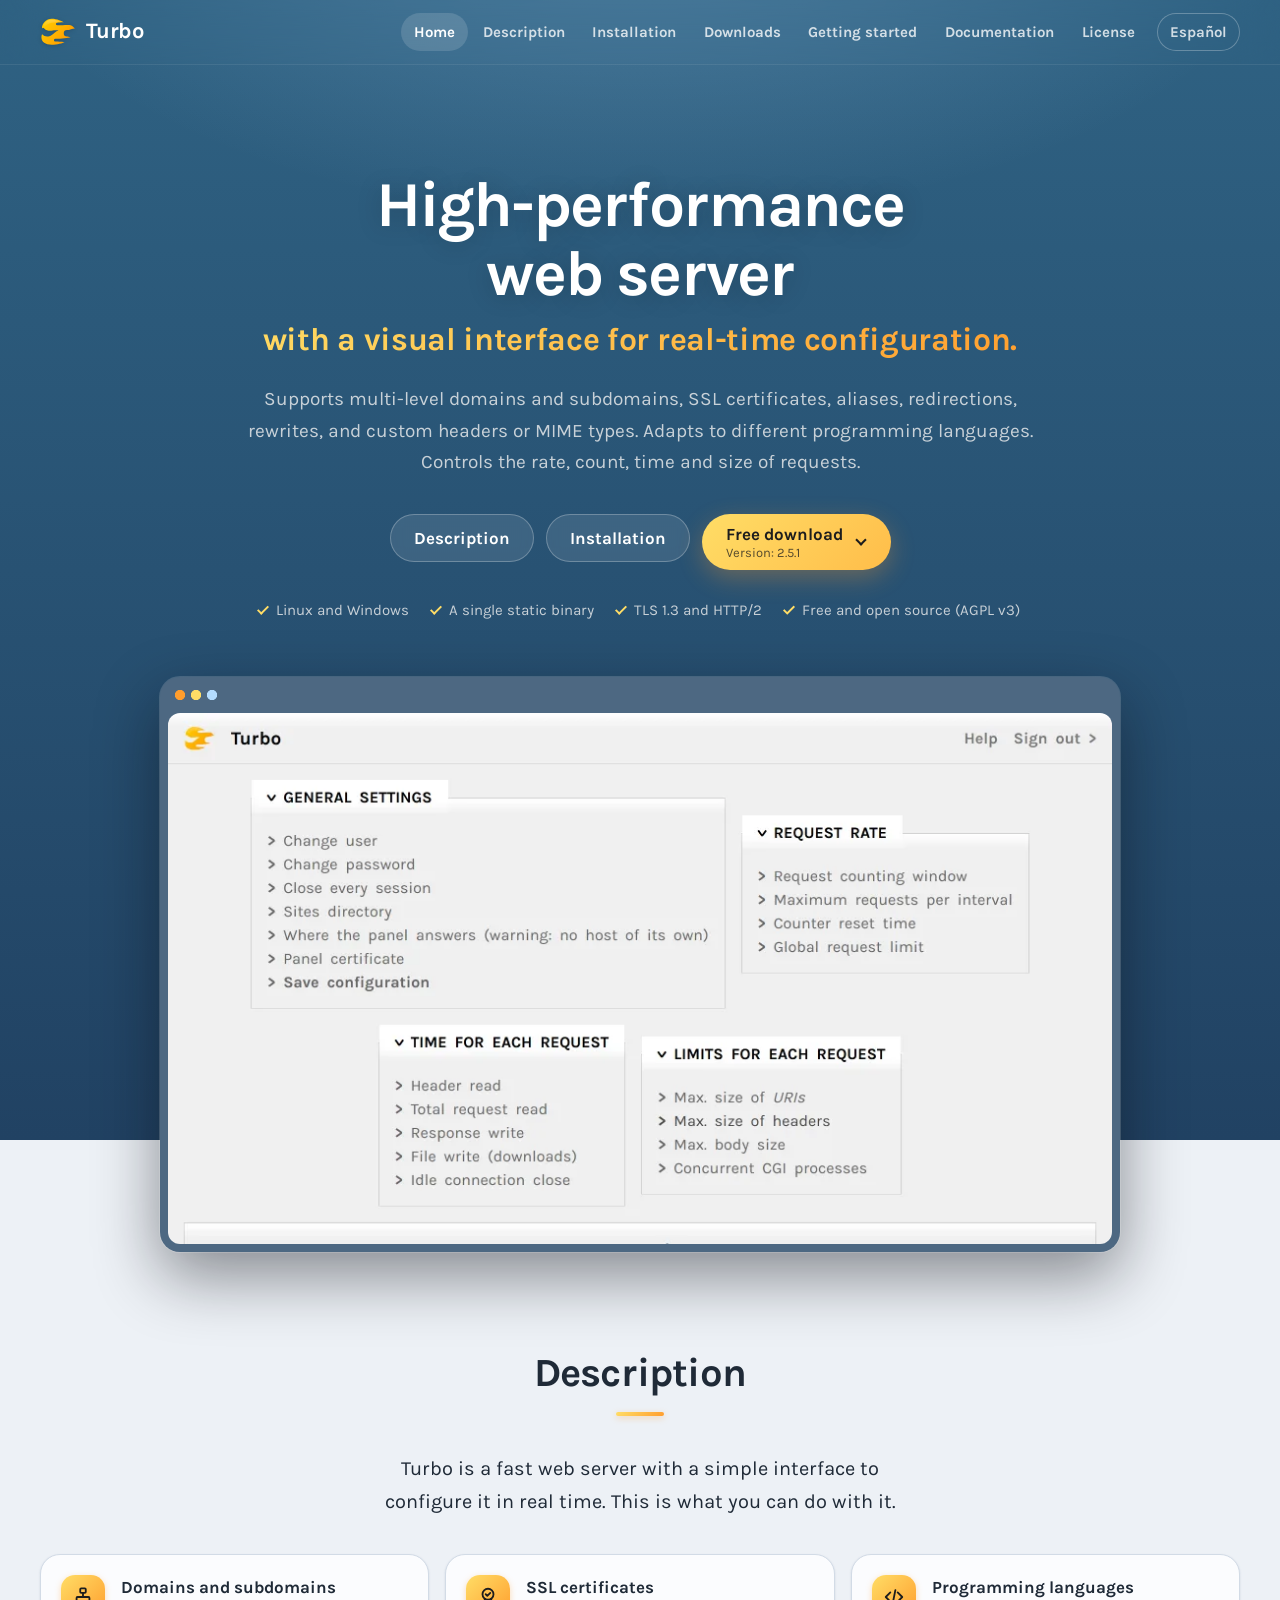
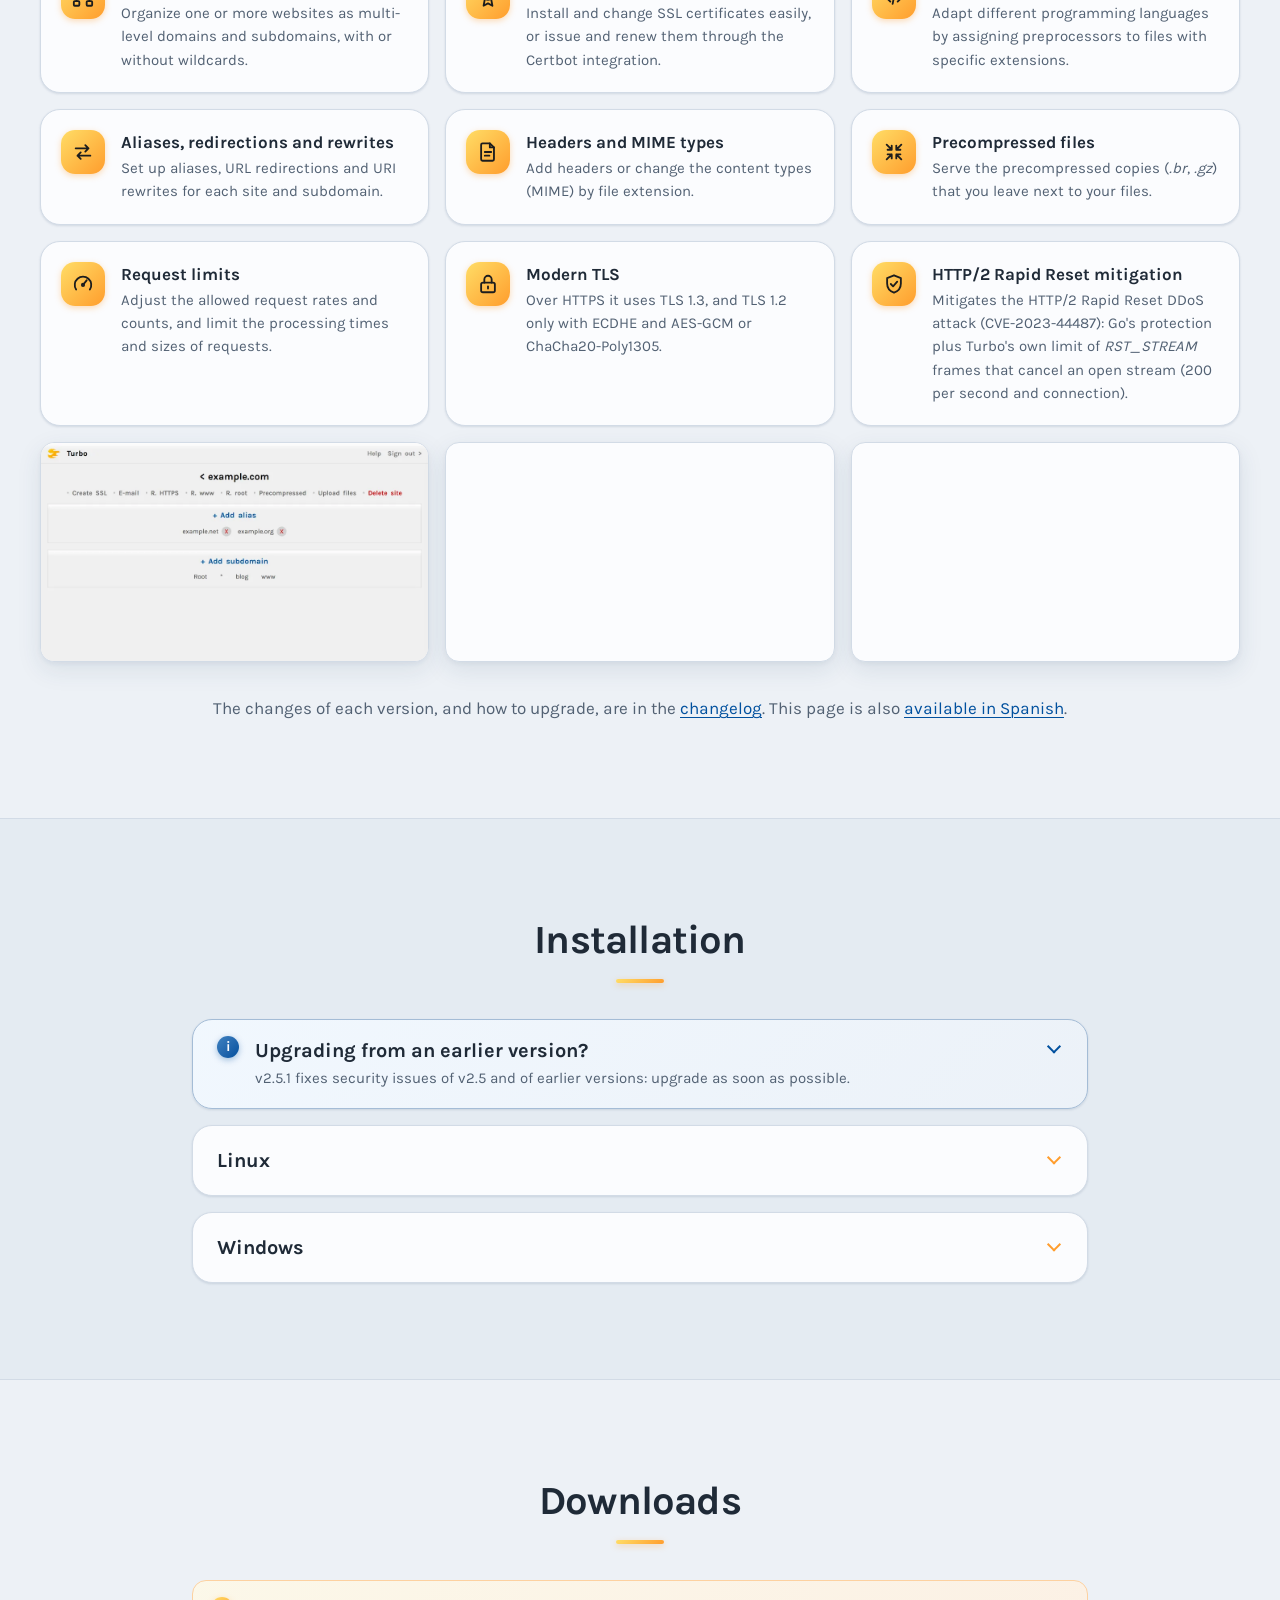
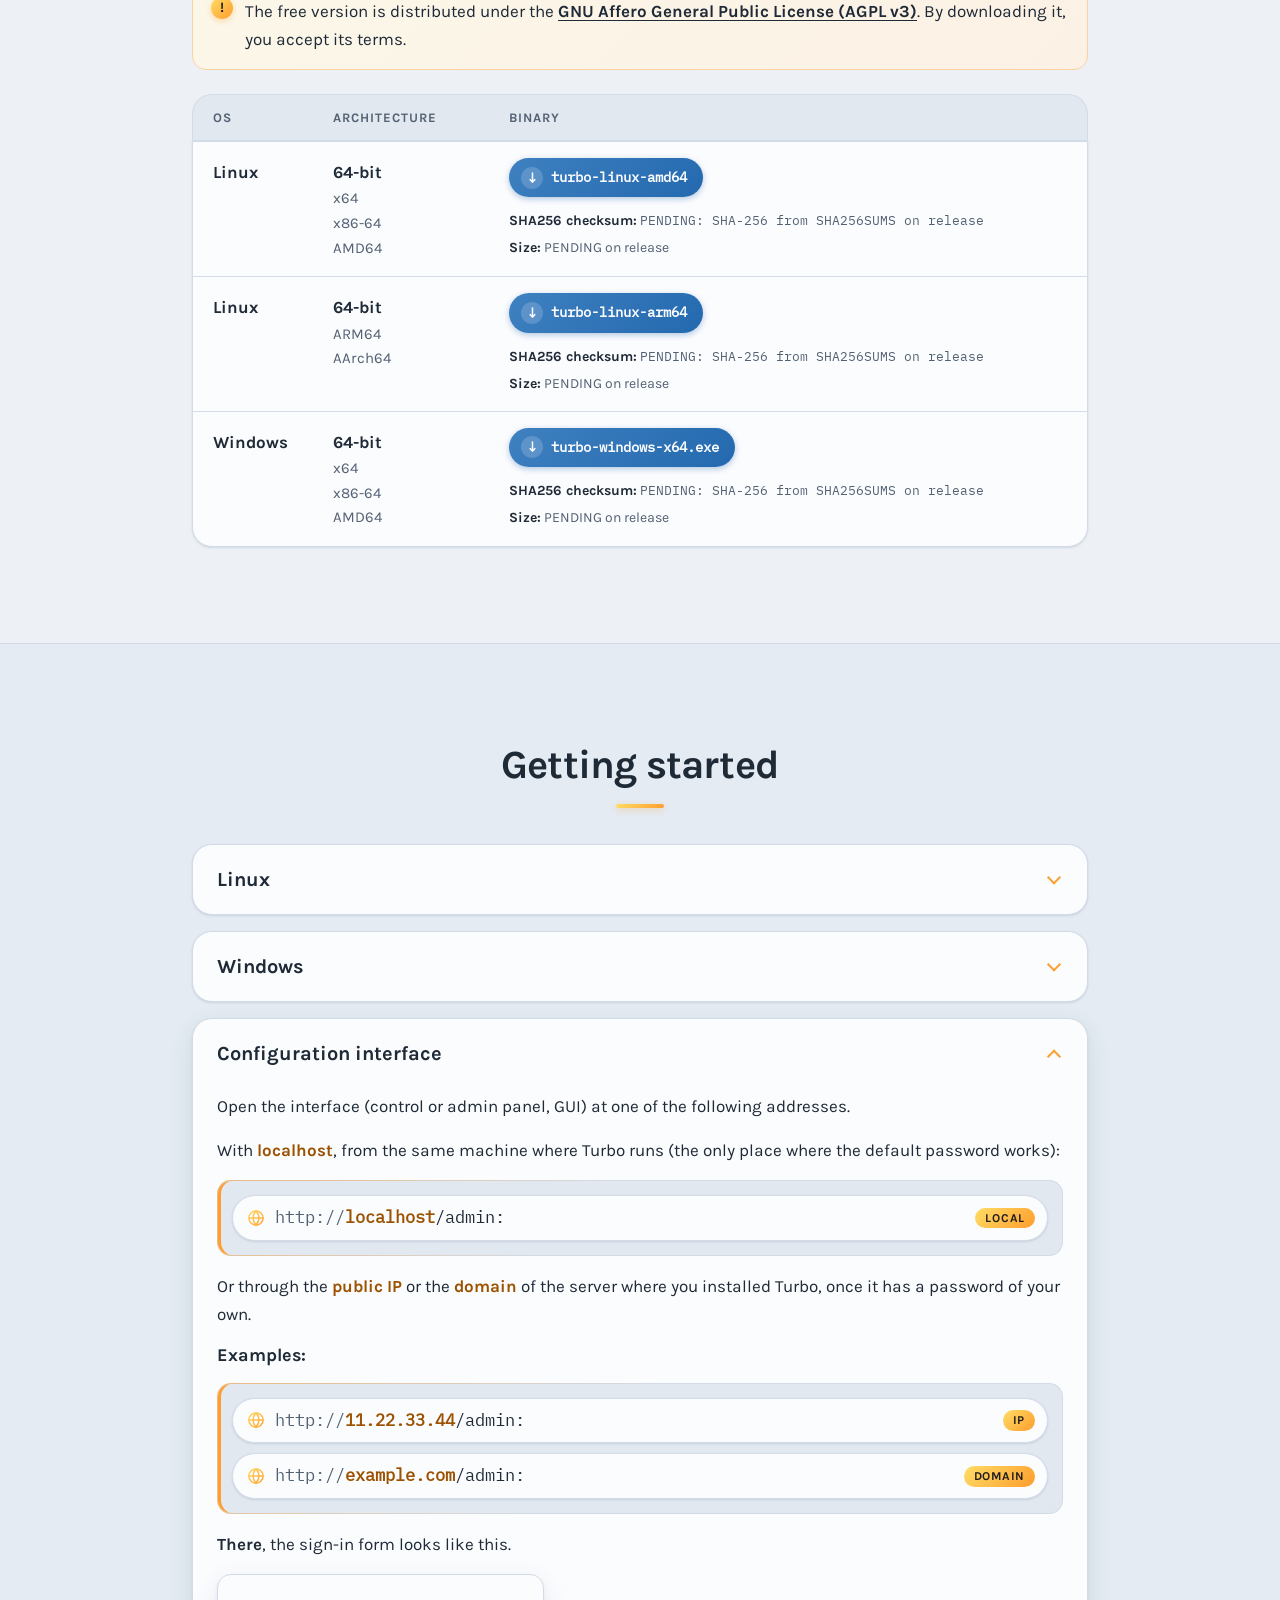
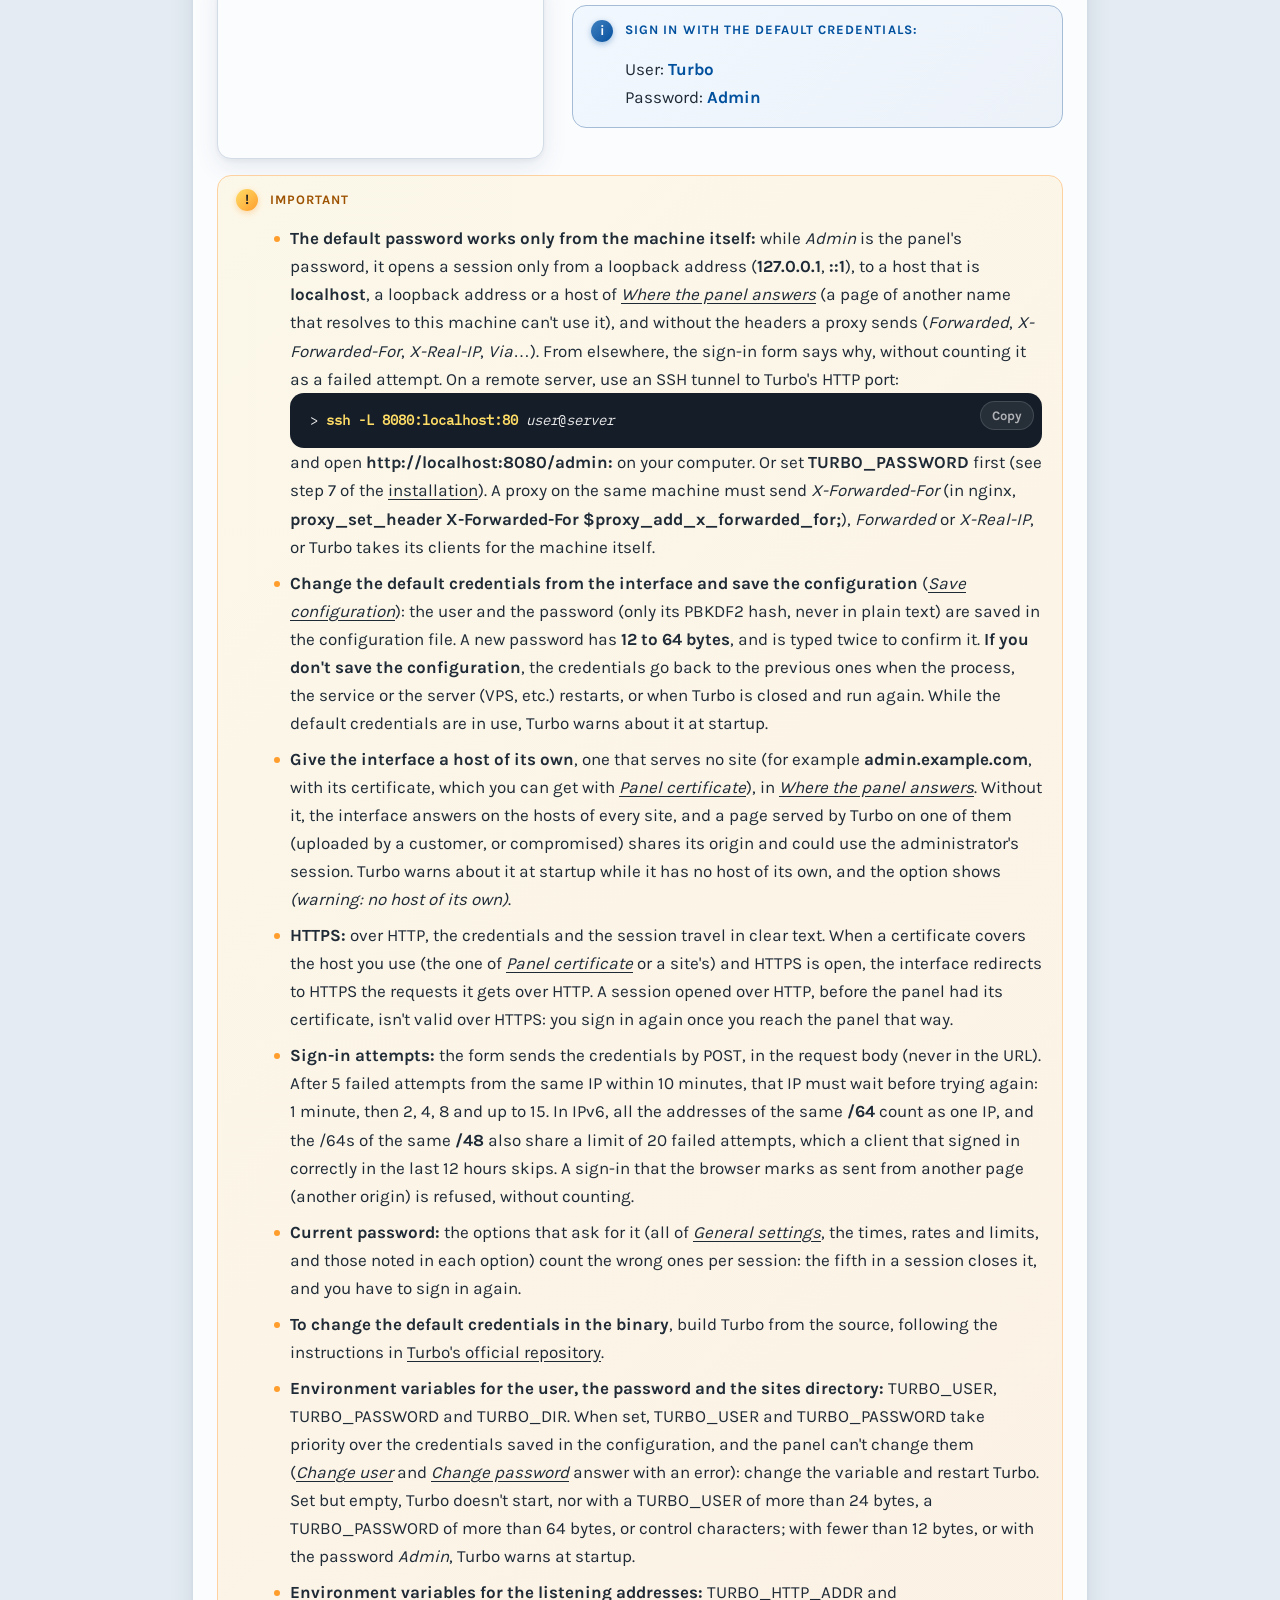
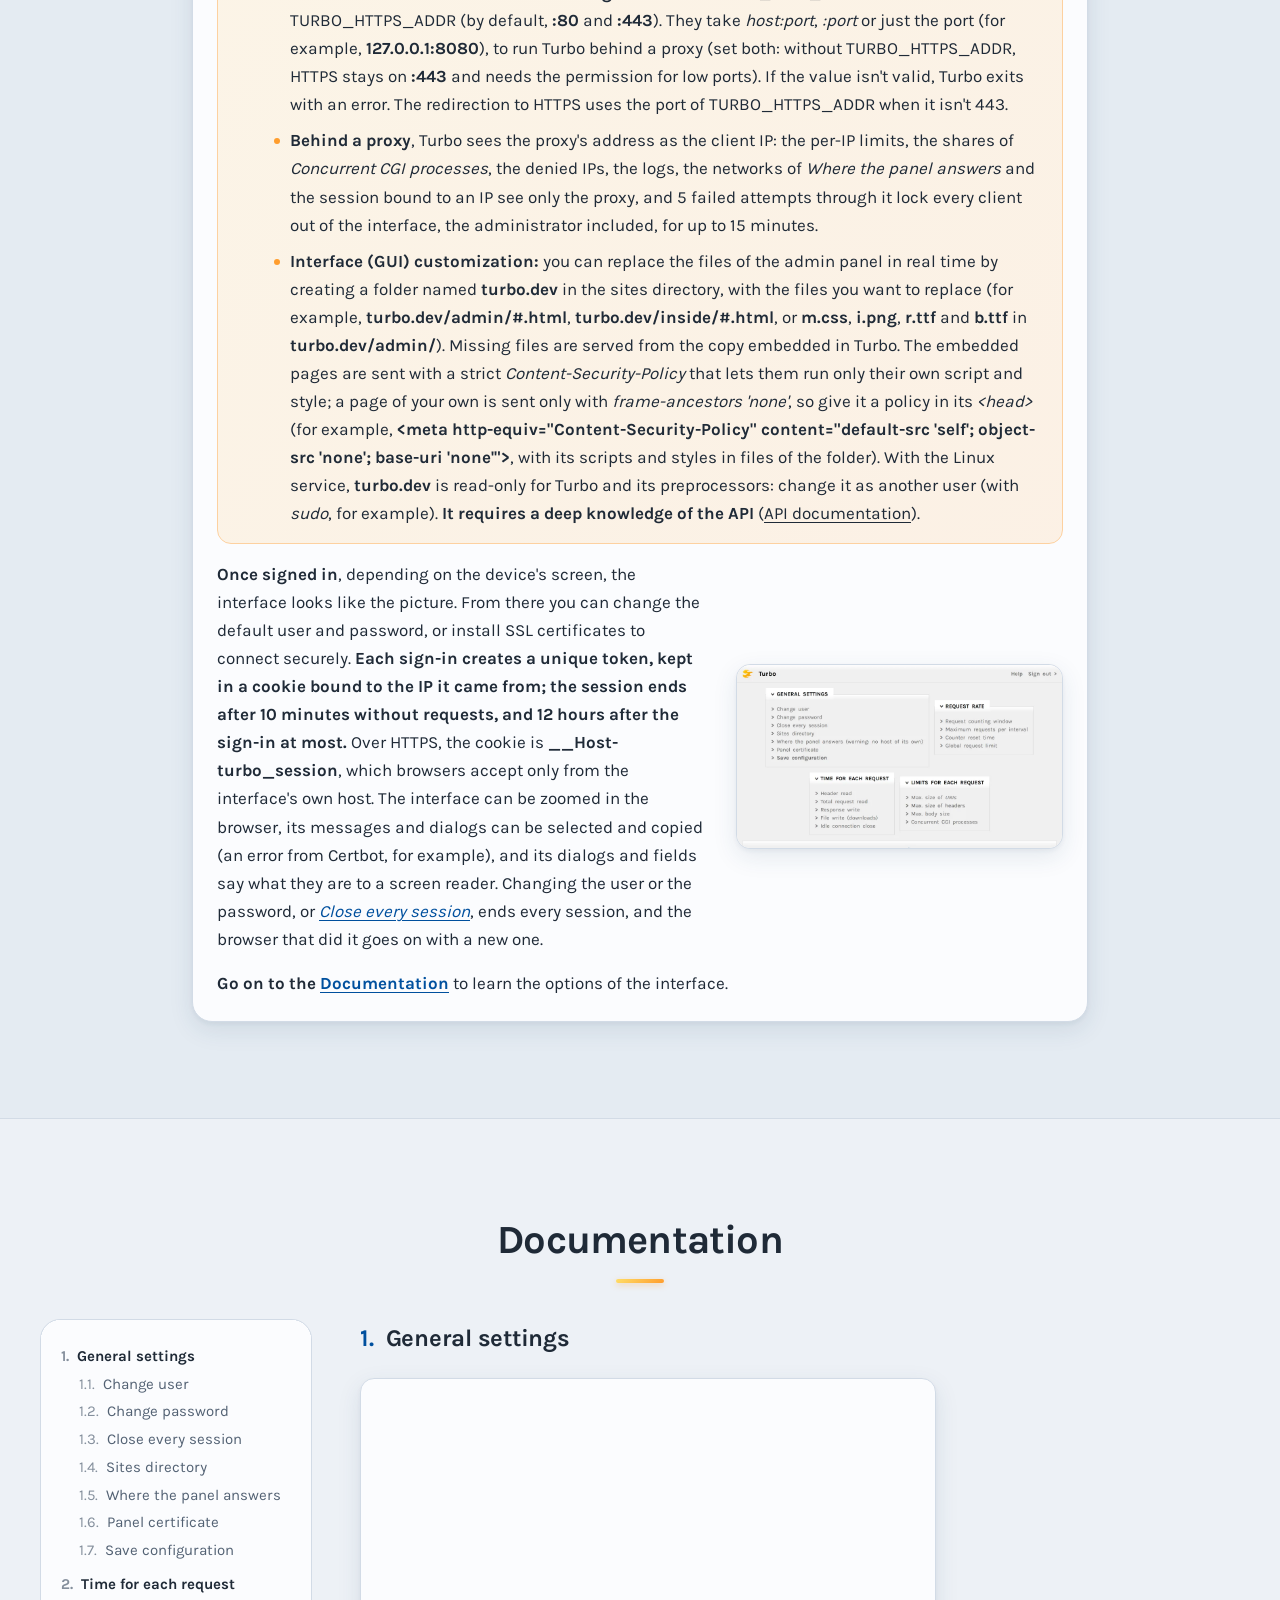
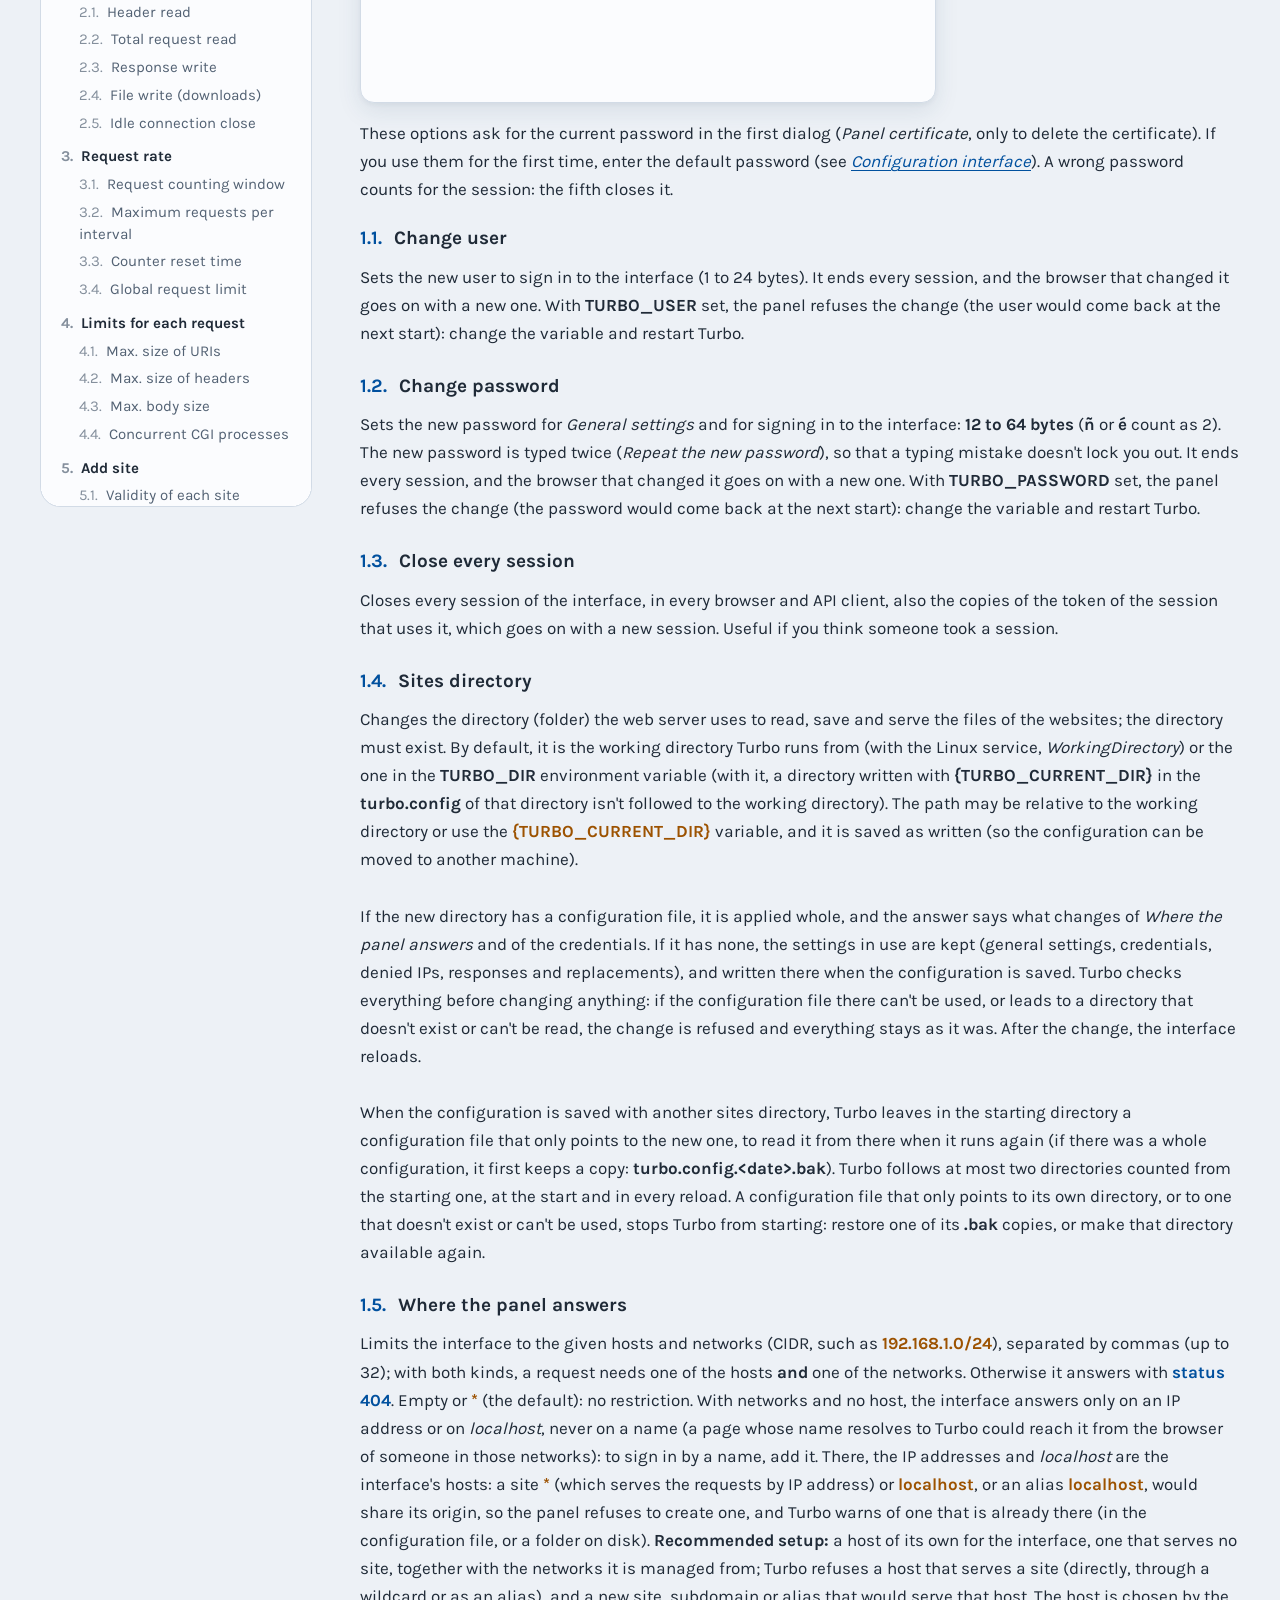
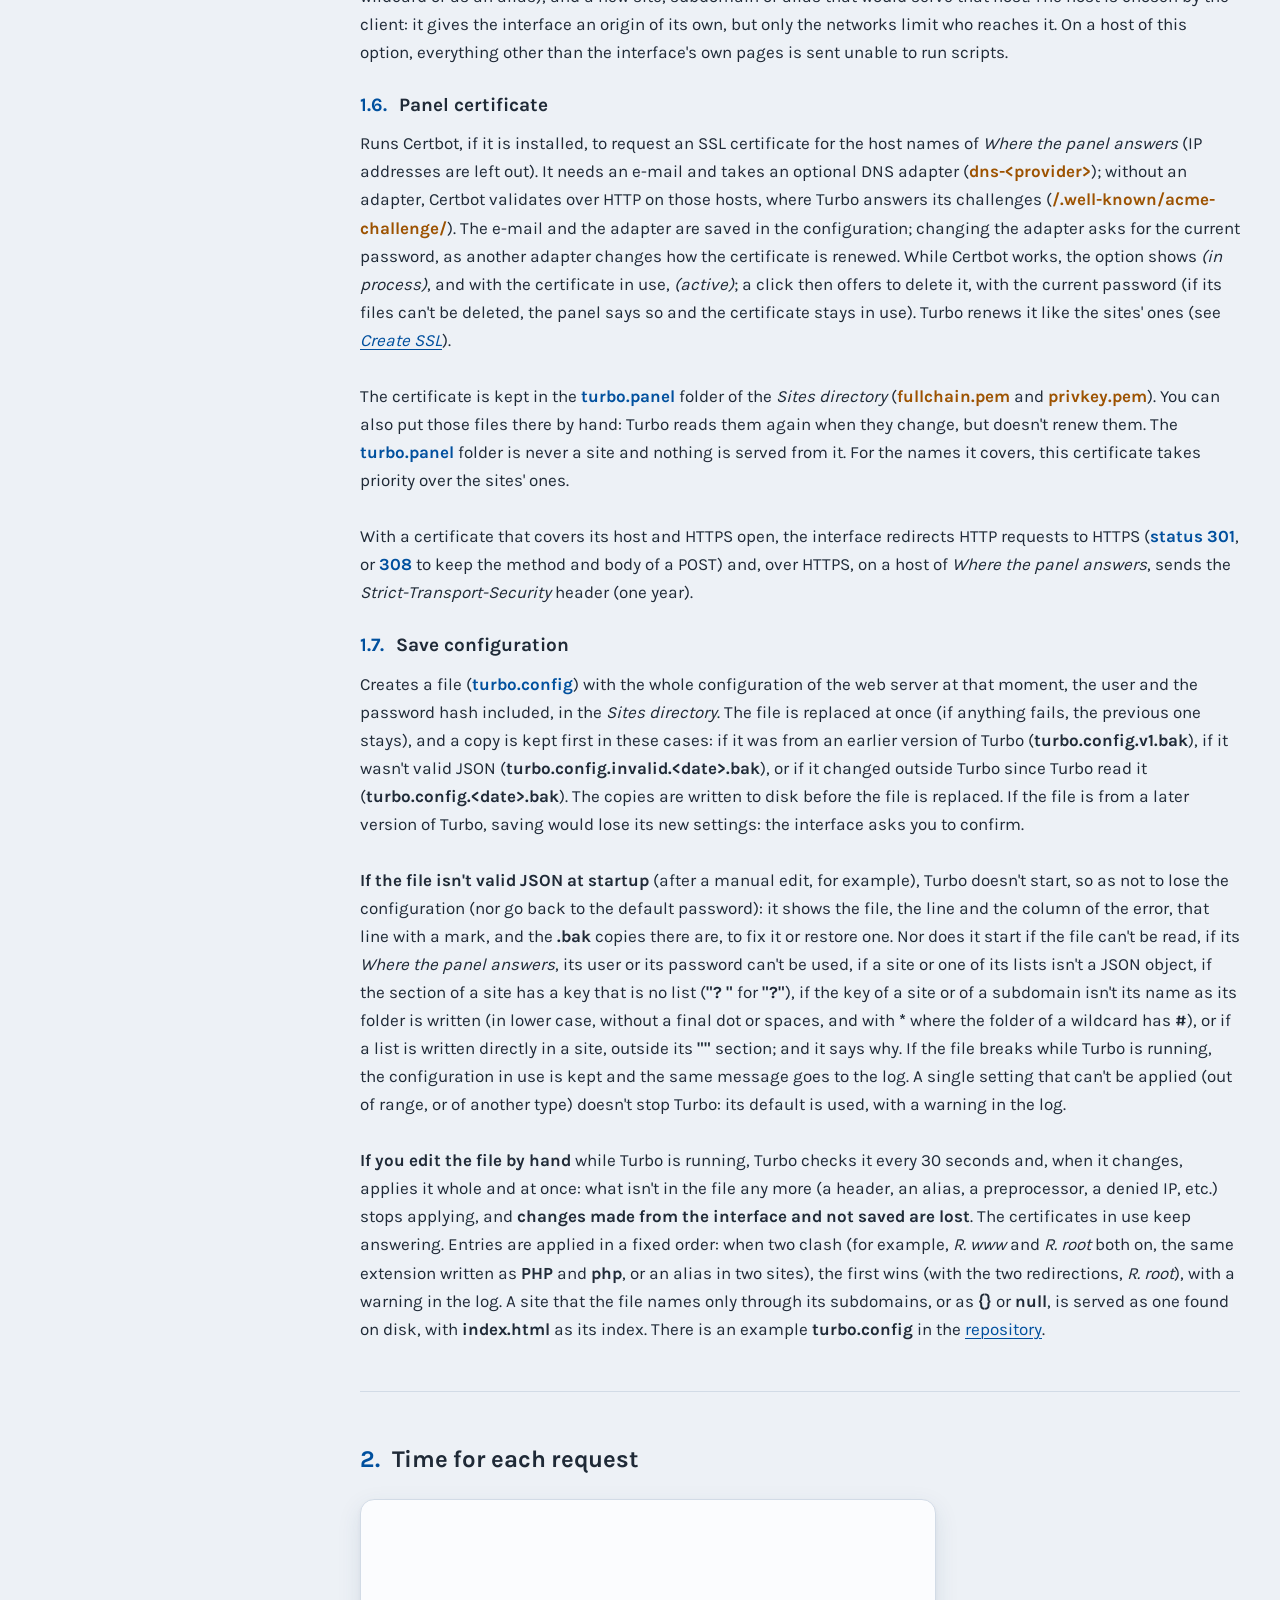
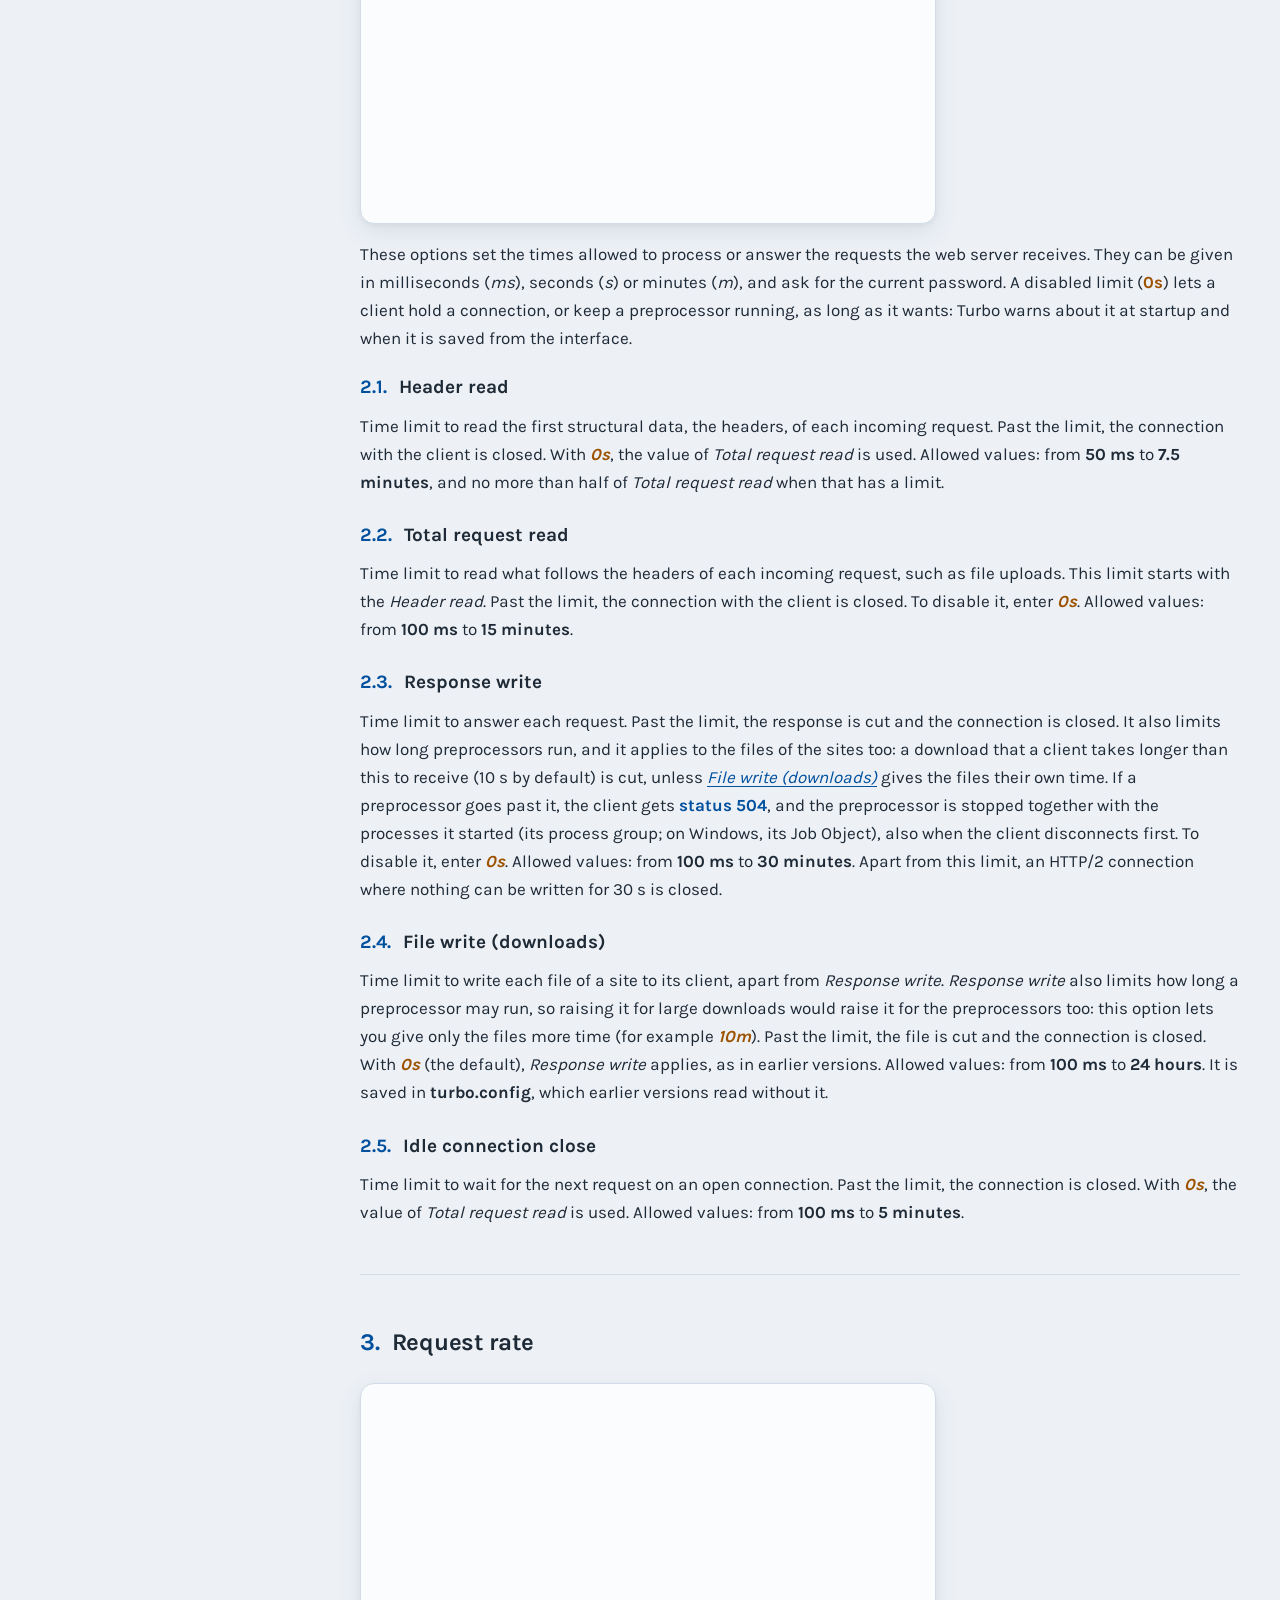
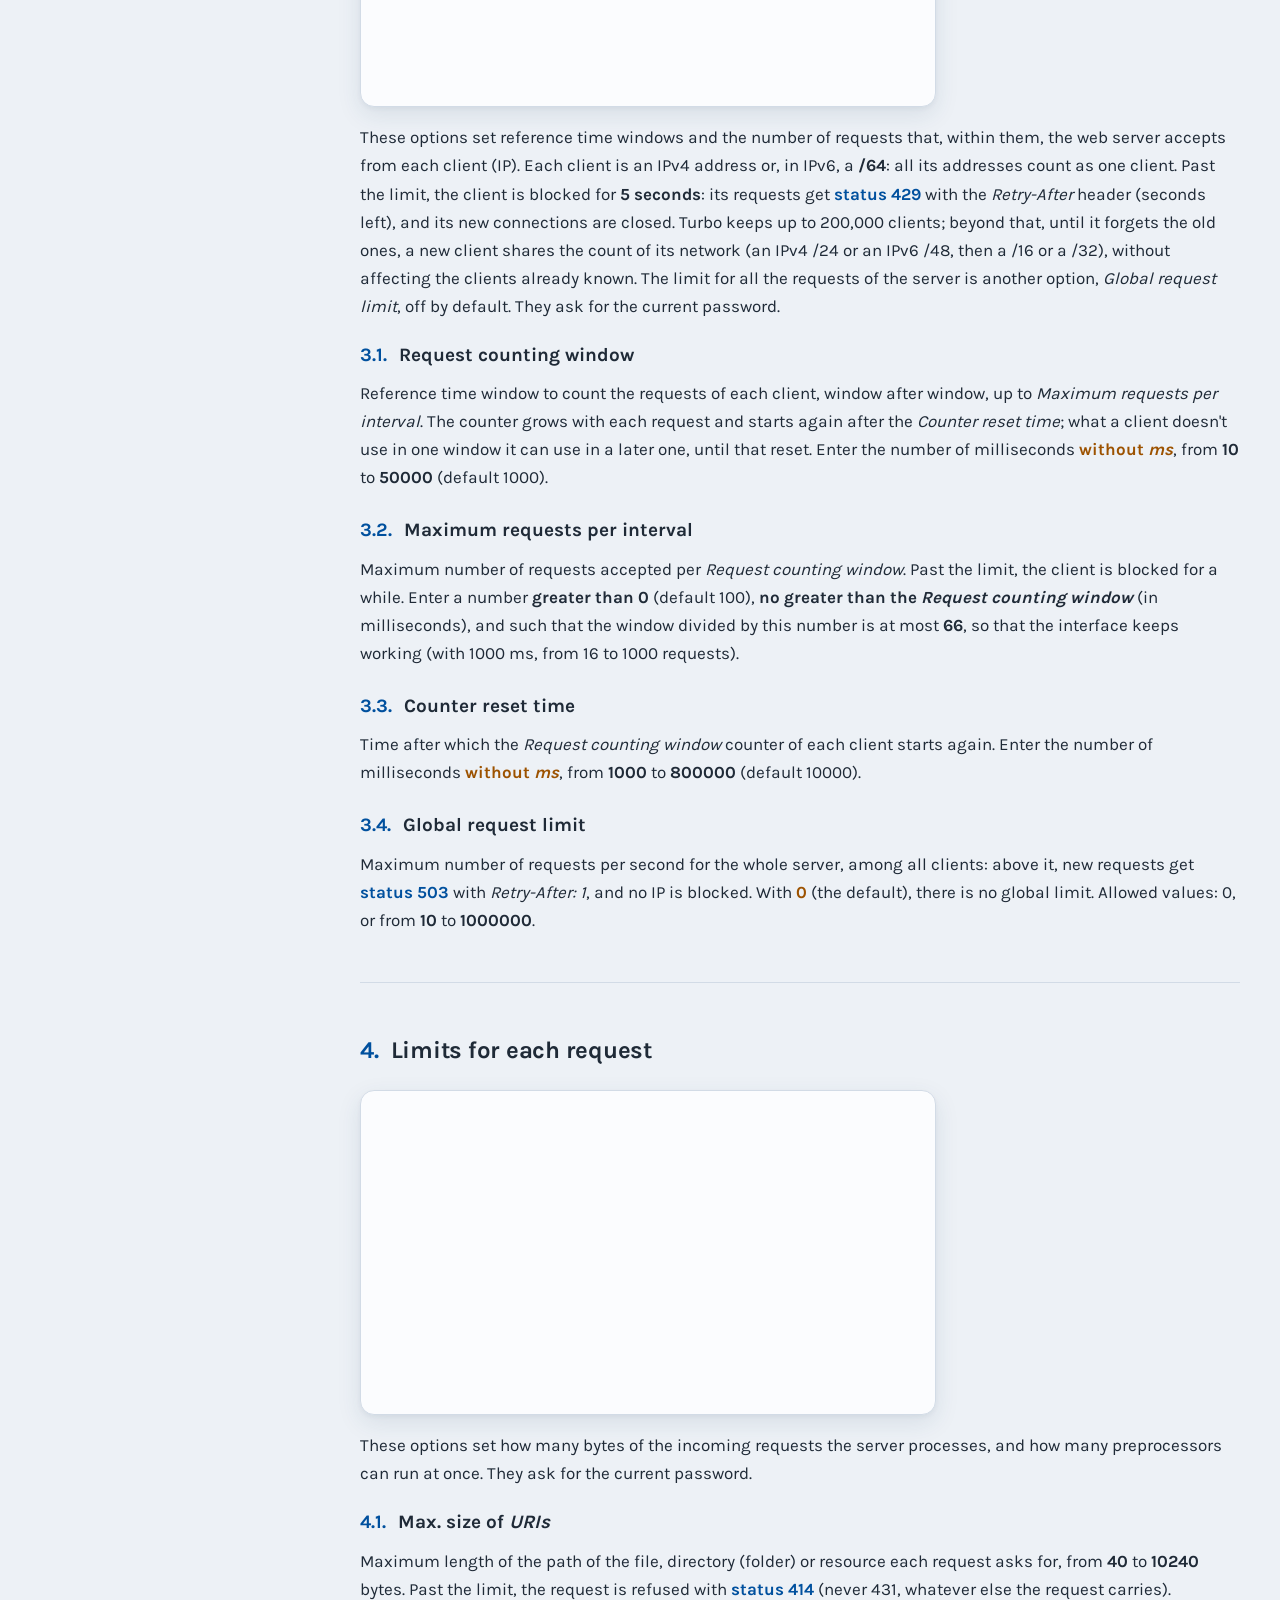
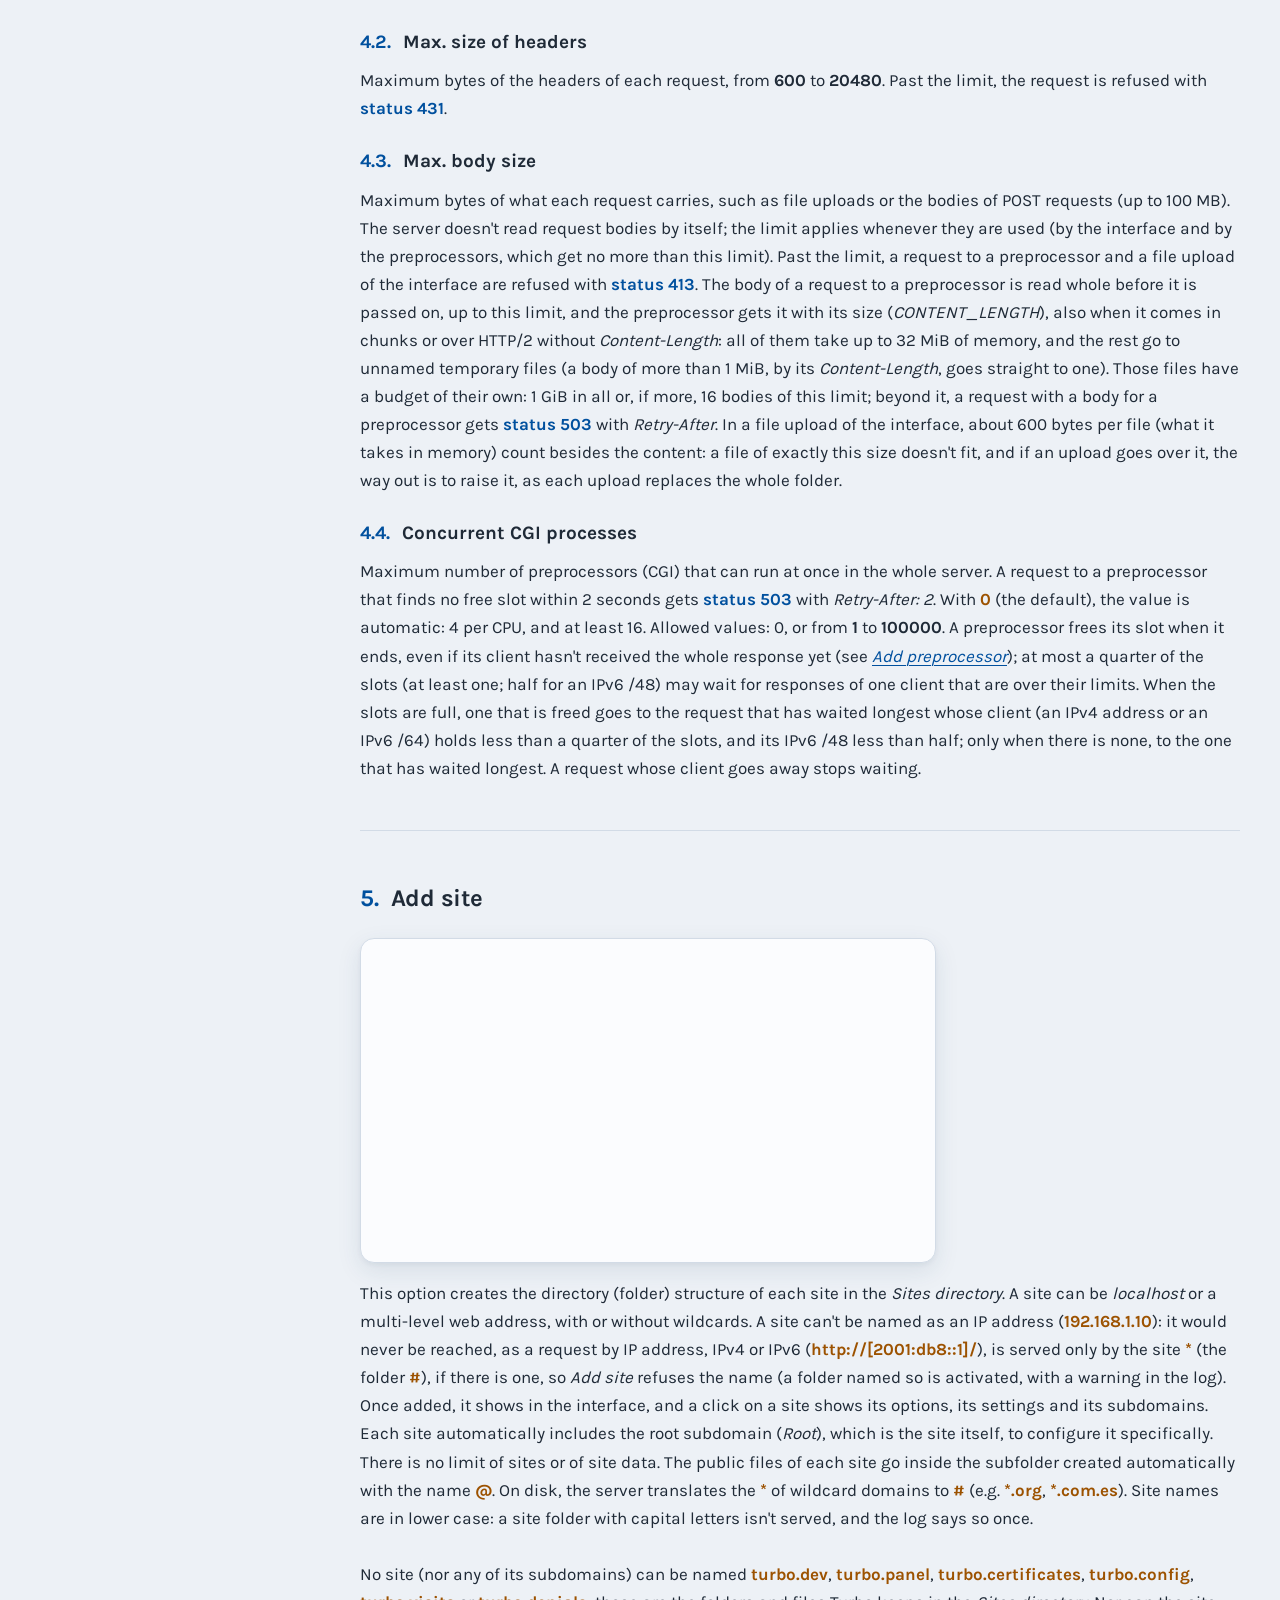
==== commit b0869e4e: "v2.5.1." ====
--- a/index.html
+++ b/index.html
@@ -52,7 +52,7 @@
 		"name": "Turbo",
 		"applicationCategory": "DeveloperApplication",
 		"operatingSystem": "Linux, Windows",
-		"softwareVersion": "2.5",
+		"softwareVersion": "2.5.1",
 		"url": "https://turbo.okzgn.com/",
 		"inLanguage": "en",
 		"image": "https://turbo.okzgn.com/turbo.icon.png",
@@ -95,7 +95,7 @@
 			<ul>
 				<li><a href="/#Description"><span>Description</span></a></li>
 				<li><a href="/#Install"><span>Installation</span></a></li>
-				<li class="wide"><a href="/#Downloads" class="cta"><span>Free download<sub>Version: 2.5</sub></span></a></li>
+				<li class="wide"><a href="/#Downloads" class="cta"><span>Free download<sub>Version: 2.5.1</sub></span></a></li>
 			</ul>
 			<ul class="facts">
 				<li>Linux and Windows</li>
@@ -131,8 +131,18 @@
 		<article id="Install">
 			<h3>Installation</h3>
 			<details class="accordion info">
-				<summary><span><b>Upgrading from an earlier version?<small>v2.5 fixes a security issue of v2.4.3 and v2.4.4: upgrade as soon as possible.</small></b></span></summary>
-				<p>Coming from v2.4.4 or v2.4.3, replace the binary: what is configured goes on doing the same, with the exceptions that the changelog lists in <i>Upgrading from v2.4.4</i>, the main ones below. If you upgrade from v2.4.2, v2.4.1, v2.4 or v2.3.rc3, first read the upgrading section for your version in the <a target="_blank" rel="noopener" href="https://github.com/okzgn/turbo-go/blob/main/CHANGELOG.md">changelog</a> (and then those of the later ones), and back up the sites folder, <b>turbo.config</b> included.</p>
+				<summary><span><b>Upgrading from an earlier version?<small>v2.5.1 fixes security issues of v2.5 and of earlier versions: upgrade as soon as possible.</small></b></span></summary>
+				<p>Coming from v2.5, replace the binary: what is configured goes on doing the same, with the exceptions that the changelog lists in <i>Upgrading from v2.5</i>, the main ones below. Coming from v2.4.4 or v2.4.3, those of <i>Upgrading from v2.4.4</i> apply too, which follow them. If you upgrade from v2.4.2, v2.4.1, v2.4 or v2.3.rc3, first read the upgrading section for your version in the <a target="_blank" rel="noopener" href="https://github.com/okzgn/turbo-go/blob/main/CHANGELOG.md">changelog</a> (and then those of the later ones), and back up the sites folder, <b>turbo.config</b> included.</p>
+				<p><b>Among the changes of v2.5.1:</b></p>
+				<ul class="list">
+					<li>In <b>turbo.config</b>, a key of the section of a site that is no list (<b>"? "</b> or <b>"Preprocessors"</b> for <b>"?"</b>) makes the file invalid: skipped, the site lost its preprocessors, and its scripts were served as text.</li>
+					<li>A rewrite to <b class="c-yellow">https://{SUBDOMAIN}.{FIRST_DOMAIN}/</b> answers <b class="c-aqua">status 500</b> to the requests that come through no alias and no wildcard domain; <b>quoted</b> is refused in the header <i>Refresh</i>.</li>
+					<li>Through a rewrite whose target has a query, <i>REQUEST_URI</i> carries that query after the path that the client asked for.</li>
+					<li>A client may take a quarter of the memory and of the temporary files kept for the request bodies of the scripts; beyond its share, its requests with a body get <b class="c-aqua">status 503</b>.</li>
+					<li>With <b>TURBO_DIR</b>, a sites directory written with <b>{TURBO_CURRENT_DIR}</b> in the <b>turbo.config</b> of that directory isn't followed, and <i>Sites directory</i> refuses a directory whose <b>turbo.config</b> leads back to the one in use.</li>
+					<li>The redirections between <b>www</b> and the root are refused for the site <b>*</b>, and <b class="c-yellow">/folder/index.html</b> is served where another index of that folder goes first.</li>
+					<li><b>dx-lua</b> is 0.3.1: build it again. It writes numbers as Lua does, and a deep recursion is an error of the script, not the end of its worker.</li>
+				</ul>
 				<p><b>Among the changes of v2.5:</b></p>
 				<ul class="list">
 					<li>A header whose value starts with <b>=</b> is an expression, and a rewrite with an expression asks for the current password; a rewrite to another address whose host the client chooses is refused.</li>
@@ -197,7 +207,7 @@
 
 							<h4 class="pre-title">Example:</h4>
 	<pre>&gt; cd <b class="c-aqua">$(mktemp -d)</b>
-&gt; <b class="c-yellow">wget https://github.com/okzgn/turbo-go/releases/download/v2.5/turbo-linux<b class="c-orange">-amd64</b></b></pre>
+&gt; <b class="c-yellow">wget https://github.com/okzgn/turbo-go/releases/download/v2.5.1/turbo-linux<b class="c-orange">-amd64</b></b></pre>
 							<blockquote class="note">On ARM64 (AArch64), download <b class="c-orange">turbo-linux-arm64</b> (and use that name in the next step). Check the download with the <b>SHA256SUMS</b> file of the release, downloaded into the same directory (<b>sha256sum -c --ignore-missing SHA256SUMS</b>: <i>--ignore-missing</i> checks only the binaries you downloaded). A release signed by its publisher also has a <b>SHA256SUMS.sig</b> file, which shows that the sums are the publisher's; <a target="_blank" rel="noopener" href="https://github.com/okzgn/turbo-go/blob/main/SECURITY.md">SECURITY.md</a> says how to check it.</blockquote>
 
 					</li>
@@ -298,7 +308,7 @@
 								<li>To stop the service <b>for a while</b>, use the <b class="c-orange"><i>stop</i></b> command.</li>
 								<li>Or use <b class="c-orange"><i>disable --now</i></b> to stop the service <b>completely</b> and keep it from starting with the system.</li>
 								<li>Turbo's messages (with level and time) go to the system log (<i>journal</i>); to see them, use <b class="c-orange"><i>journalctl -u turbo</i></b> (with <b><i>-f</i></b>, to follow them in real time).</li>
-								<li>The first line of each start (<b><i>msg=Starting</i></b>) says the version of Turbo, the commit it was built from and the Go version, for example <b><i>version=v2.5 commit=… go=go1.26.11</i></b> (<b class="c-orange"><i>journalctl -u turbo | grep msg=Starting</i></b>): compare it with the affected versions of a security advisory.</li>
+								<li>The first line of each start (<b><i>msg=Starting</i></b>) says the version of Turbo, the commit it was built from and the Go version, for example <b><i>version=v2.5.1 commit=… go=go1.26.11</i></b> (<b class="c-orange"><i>journalctl -u turbo | grep msg=Starting</i></b>): compare it with the affected versions of a security advisory.</li>
 							</ul>
 						</blockquote>
 					</li>
@@ -326,7 +336,7 @@
 						<span><b class="c-yellow"><a href="/#Downloads">Download</a></b> the Windows binary into the <b class="c-aqua">directory above</b>, named <b class="c-orange">turbo.exe</b>.</span>
 
 						<h4 class="pre-title">Example:</h4>
-	<pre>&gt; <b class="c-yellow">Invoke-WebRequest https://github.com/okzgn/turbo-go/releases/download/v2.5/turbo-windows-x64.exe -OutFile <b class="c-aqua">C:\server\</b><b class="c-orange">turbo.exe</b></b></pre>
+	<pre>&gt; <b class="c-yellow">Invoke-WebRequest https://github.com/okzgn/turbo-go/releases/download/v2.5.1/turbo-windows-x64.exe -OutFile <b class="c-aqua">C:\server\</b><b class="c-orange">turbo.exe</b></b></pre>
 						<blockquote class="note">Check the download with the checksum in <a href="/#Downloads">Downloads</a> (<b>Get-FileHash C:\server\turbo.exe</b>).</blockquote>
 					</li>
 					<li>
@@ -359,7 +369,7 @@
 				<li><b>Linux</b></li>
 				<li><b>64-bit</b><br>x64<br>x86-64<br>AMD64</li>
 				<li class="dl-file">
-					<a href="https://github.com/okzgn/turbo-go/releases/download/v2.5/turbo-linux-amd64">turbo-linux-amd64</a>
+					<a href="https://github.com/okzgn/turbo-go/releases/download/v2.5.1/turbo-linux-amd64">turbo-linux-amd64</a>
 					<ul>
 						<li><b>SHA256 checksum:</b> <i class="checksum">PENDING: SHA-256 from SHA256SUMS on release</i></li>
 						<li><b>Size:</b> PENDING on release</li>
@@ -368,7 +378,7 @@
 				<li><b>Linux</b></li>
 				<li><b>64-bit</b><br>ARM64<br>AArch64</li>
 				<li class="dl-file">
-					<a href="https://github.com/okzgn/turbo-go/releases/download/v2.5/turbo-linux-arm64">turbo-linux-arm64</a>
+					<a href="https://github.com/okzgn/turbo-go/releases/download/v2.5.1/turbo-linux-arm64">turbo-linux-arm64</a>
 					<ul>
 						<li><b>SHA256 checksum:</b> <i class="checksum">PENDING: SHA-256 from SHA256SUMS on release</i></li>
 						<li><b>Size:</b> PENDING on release</li>
@@ -377,7 +387,7 @@
 				<li><b>Windows</b></li>
 				<li><b>64-bit</b><br>x64<br>x86-64<br>AMD64</li>
 				<li class="dl-file">
-					<a href="https://github.com/okzgn/turbo-go/releases/download/v2.5/turbo-windows-x64.exe">turbo-windows-x64.exe</a>
+					<a href="https://github.com/okzgn/turbo-go/releases/download/v2.5.1/turbo-windows-x64.exe">turbo-windows-x64.exe</a>
 					<ul>
 						<li><b>SHA256 checksum:</b> <i class="checksum">PENDING: SHA-256 from SHA256SUMS on release</i></li>
 						<li><b>Size:</b> PENDING on release</li>
@@ -465,7 +475,7 @@
 						<li><b>Sign-in attempts:</b> the form sends the credentials by POST, in the request body (never in the URL). After 5 failed attempts from the same IP within 10 minutes, that IP must wait before trying again: 1 minute, then 2, 4, 8 and up to 15. In IPv6, all the addresses of the same <b>/64</b> count as one IP, and the /64s of the same <b>/48</b> also share a limit of 20 failed attempts, which a client that signed in correctly in the last 12 hours skips. A sign-in that the browser marks as sent from another page (another origin) is refused, without counting.</li>
 						<li><b>Current password:</b> the options that ask for it (all of <a href="/#cp"><i>General settings</i></a>, the times, rates and limits, and those noted in each option) count the wrong ones per session: the fifth in a session closes it, and you have to sign in again.</li>
 						<li><b>To change the default credentials in the binary</b>, build Turbo from the source, following the instructions in <a target="_blank" rel="noopener" href="https://github.com/okzgn/turbo-go">Turbo's official repository</a>.</li>
-						<li><b>Environment variables for the user, the password and the sites directory:</b> TURBO_USER, TURBO_PASSWORD and TURBO_DIR. When set, TURBO_USER and TURBO_PASSWORD take priority over the credentials saved in the configuration, and the panel can't change them (<a href="/#cp-0"><i>Change user</i></a> and <a href="/#cp-1"><i>Change password</i></a> answer with an error): change the variable and restart Turbo. Set but empty, Turbo doesn't start, nor with a TURBO_USER of more than 24 characters, a TURBO_PASSWORD of more than 64 bytes, or control characters; with fewer than 12 bytes, or with the password <i>Admin</i>, Turbo warns at startup.</li>
+						<li><b>Environment variables for the user, the password and the sites directory:</b> TURBO_USER, TURBO_PASSWORD and TURBO_DIR. When set, TURBO_USER and TURBO_PASSWORD take priority over the credentials saved in the configuration, and the panel can't change them (<a href="/#cp-0"><i>Change user</i></a> and <a href="/#cp-1"><i>Change password</i></a> answer with an error): change the variable and restart Turbo. Set but empty, Turbo doesn't start, nor with a TURBO_USER of more than 24 bytes, a TURBO_PASSWORD of more than 64 bytes, or control characters; with fewer than 12 bytes, or with the password <i>Admin</i>, Turbo warns at startup.</li>
 						<li><b>Environment variables for the listening addresses:</b> TURBO_HTTP_ADDR and TURBO_HTTPS_ADDR (by default, <b>:80</b> and <b>:443</b>). They take <i>host:port</i>, <i>:port</i> or just the port (for example, <b>127.0.0.1:8080</b>), to run Turbo behind a proxy (set both: without TURBO_HTTPS_ADDR, HTTPS stays on <b>:443</b> and needs the permission for low ports). If the value isn't valid, Turbo exits with an error. The redirection to HTTPS uses the port of TURBO_HTTPS_ADDR when it isn't 443.</li>
 						<li><b>Behind a proxy</b>, Turbo sees the proxy's address as the client IP: the per-IP limits, the shares of <i>Concurrent CGI processes</i>, the denied IPs, the logs, the networks of <i>Where the panel answers</i> and the session bound to an IP see only the proxy, and 5 failed attempts through it lock every client out of the interface, the administrator included, for up to 15 minutes.</li>
 						<li><b>Interface (GUI) customization:</b> you can replace the files of the admin panel in real time by creating a folder named <b>turbo.dev</b> in the sites directory, with the files you want to replace (for example, <b>turbo.dev/admin/#.html</b>, <b>turbo.dev/inside/#.html</b>, or <b>m.css</b>, <b>i.png</b>, <b>r.ttf</b> and <b>b.ttf</b> in <b>turbo.dev/admin/</b>). Missing files are served from the copy embedded in Turbo. The embedded pages are sent with a strict <i>Content-Security-Policy</i> that lets them run only their own script and style; a page of your own is sent only with <i>frame-ancestors 'none'</i>, so give it a policy in its <i>&lt;head&gt;</i> (for example, <b>&lt;meta http-equiv="Content-Security-Policy" content="default-src 'self'; object-src 'none'; base-uri 'none'"&gt;</b>, with its scripts and styles in files of the folder). With the Linux service, <b>turbo.dev</b> is read-only for Turbo and its preprocessors: change it as another user (with <i>sudo</i>, for example). <b>It requires a deep knowledge of the API</b> (<a href="https://github.com/okzgn/turbo-go/blob/main/API_SPECIFICATION.md">API documentation</a>).</li>
@@ -509,7 +519,7 @@
 						</li>
 						<li>
 							<h5 id="cp-3">Sites directory</h5><br>
-							<span>Changes the directory (folder) the web server uses to read, save and serve the files of the websites; the directory must exist. By default, it is the working directory Turbo runs from (with the Linux service, <i>WorkingDirectory</i>) or the one in the <b>TURBO_DIR</b> environment variable. The path may be relative to the working directory or use the <b class="c-yellow">{TURBO_CURRENT_DIR}</b> variable, and it is saved as written (so the configuration can be moved to another machine).<br><br>If the new directory has a configuration file, it is applied whole, and the answer says what changes of <i>Where the panel answers</i> and of the credentials. If it has none, the settings in use are kept (general settings, credentials, denied IPs, responses and replacements), and written there when the configuration is saved. Turbo checks everything before changing anything: if the configuration file there can't be used, or leads to a directory that doesn't exist or can't be read, the change is refused and everything stays as it was. After the change, the interface reloads.<br><br>When the configuration is saved with another sites directory, Turbo leaves in the starting directory a configuration file that only points to the new one, to read it from there when it runs again (if there was a whole configuration, it first keeps a copy: <b>turbo.config.&lt;date&gt;.bak</b>). Turbo follows at most two directories counted from the starting one, at the start and in every reload. A configuration file that only points to its own directory, or to one that doesn't exist or can't be used, stops Turbo from starting: restore one of its <b>.bak</b> copies, or make that directory available again.</span>
+							<span>Changes the directory (folder) the web server uses to read, save and serve the files of the websites; the directory must exist. By default, it is the working directory Turbo runs from (with the Linux service, <i>WorkingDirectory</i>) or the one in the <b>TURBO_DIR</b> environment variable (with it, a directory written with <b>{TURBO_CURRENT_DIR}</b> in the <b>turbo.config</b> of that directory isn't followed to the working directory). The path may be relative to the working directory or use the <b class="c-yellow">{TURBO_CURRENT_DIR}</b> variable, and it is saved as written (so the configuration can be moved to another machine).<br><br>If the new directory has a configuration file, it is applied whole, and the answer says what changes of <i>Where the panel answers</i> and of the credentials. If it has none, the settings in use are kept (general settings, credentials, denied IPs, responses and replacements), and written there when the configuration is saved. Turbo checks everything before changing anything: if the configuration file there can't be used, or leads to a directory that doesn't exist or can't be read, the change is refused and everything stays as it was. After the change, the interface reloads.<br><br>When the configuration is saved with another sites directory, Turbo leaves in the starting directory a configuration file that only points to the new one, to read it from there when it runs again (if there was a whole configuration, it first keeps a copy: <b>turbo.config.&lt;date&gt;.bak</b>). Turbo follows at most two directories counted from the starting one, at the start and in every reload. A configuration file that only points to its own directory, or to one that doesn't exist or can't be used, stops Turbo from starting: restore one of its <b>.bak</b> copies, or make that directory available again.</span>
 						</li>
 						<li>
 							<h5 id="cp-4">Where the panel answers</h5><br>
@@ -521,7 +531,7 @@
 						</li>
 						<li>
 							<h5 id="cp-6">Save configuration</h5><br>
-							<span>Creates a file (<b class="c-aqua">turbo.config</b>) with the whole configuration of the web server at that moment, the user and the password hash included, in the <i>Sites directory</i>. The file is replaced at once (if anything fails, the previous one stays), and a copy is kept first in these cases: if it was from an earlier version of Turbo (<b>turbo.config.v1.bak</b>), if it wasn't valid JSON (<b>turbo.config.invalid.&lt;date&gt;.bak</b>), or if it changed outside Turbo since Turbo read it (<b>turbo.config.&lt;date&gt;.bak</b>). The copies are written to disk before the file is replaced. If the file is from a later version of Turbo, saving would lose its new settings: the interface asks you to confirm.<br><br><b>If the file isn't valid JSON at startup</b> (after a manual edit, for example), Turbo doesn't start, so as not to lose the configuration (nor go back to the default password): it shows the file, the line and the column of the error, that line with a mark, and the <b>.bak</b> copies there are, to fix it or restore one. Nor does it start if the file can't be read, if its <i>Where the panel answers</i>, its user or its password can't be used, if a site or one of its lists isn't a JSON object, if the key of a site or of a subdomain isn't its name as its folder is written (in lower case, without a final dot or spaces, and with <b>*</b> where the folder of a wildcard has <b>#</b>), or if a list is written directly in a site, outside its <b>""</b> section; and it says why. If the file breaks while Turbo is running, the configuration in use is kept and the same message goes to the log. A single setting that can't be applied (out of range, or of another type) doesn't stop Turbo: its default is used, with a warning in the log.<br><br><b>If you edit the file by hand</b> while Turbo is running, Turbo checks it every 30 seconds and, when it changes, applies it whole and at once: what isn't in the file any more (a header, an alias, a preprocessor, a denied IP, etc.) stops applying, and <b>changes made from the interface and not saved are lost</b>. The certificates in use keep answering. Entries are applied in a fixed order: when two clash (for example, <i>R. www</i> and <i>R. root</i> both on, the same extension written as <b>PHP</b> and <b>php</b>, or an alias in two sites), the first wins (with the two redirections, <i>R. root</i>), with a warning in the log. A site that the file names only through its subdomains, or as <b>{}</b> or <b>null</b>, is served as one found on disk, with <b>index.html</b> as its index. There is an example <b>turbo.config</b> in the <a target="_blank" rel="noopener" href="https://github.com/okzgn/turbo-go/blob/main/server/testdata/config/v2-example.json">repository</a>.</span>
+							<span>Creates a file (<b class="c-aqua">turbo.config</b>) with the whole configuration of the web server at that moment, the user and the password hash included, in the <i>Sites directory</i>. The file is replaced at once (if anything fails, the previous one stays), and a copy is kept first in these cases: if it was from an earlier version of Turbo (<b>turbo.config.v1.bak</b>), if it wasn't valid JSON (<b>turbo.config.invalid.&lt;date&gt;.bak</b>), or if it changed outside Turbo since Turbo read it (<b>turbo.config.&lt;date&gt;.bak</b>). The copies are written to disk before the file is replaced. If the file is from a later version of Turbo, saving would lose its new settings: the interface asks you to confirm.<br><br><b>If the file isn't valid JSON at startup</b> (after a manual edit, for example), Turbo doesn't start, so as not to lose the configuration (nor go back to the default password): it shows the file, the line and the column of the error, that line with a mark, and the <b>.bak</b> copies there are, to fix it or restore one. Nor does it start if the file can't be read, if its <i>Where the panel answers</i>, its user or its password can't be used, if a site or one of its lists isn't a JSON object, if the section of a site has a key that is no list (<b>"? "</b> for <b>"?"</b>), if the key of a site or of a subdomain isn't its name as its folder is written (in lower case, without a final dot or spaces, and with <b>*</b> where the folder of a wildcard has <b>#</b>), or if a list is written directly in a site, outside its <b>""</b> section; and it says why. If the file breaks while Turbo is running, the configuration in use is kept and the same message goes to the log. A single setting that can't be applied (out of range, or of another type) doesn't stop Turbo: its default is used, with a warning in the log.<br><br><b>If you edit the file by hand</b> while Turbo is running, Turbo checks it every 30 seconds and, when it changes, applies it whole and at once: what isn't in the file any more (a header, an alias, a preprocessor, a denied IP, etc.) stops applying, and <b>changes made from the interface and not saved are lost</b>. The certificates in use keep answering. Entries are applied in a fixed order: when two clash (for example, <i>R. www</i> and <i>R. root</i> both on, the same extension written as <b>PHP</b> and <b>php</b>, or an alias in two sites), the first wins (with the two redirections, <i>R. root</i>), with a warning in the log. A site that the file names only through its subdomains, or as <b>{}</b> or <b>null</b>, is served as one found on disk, with <b>index.html</b> as its index. There is an example <b>turbo.config</b> in the <a target="_blank" rel="noopener" href="https://github.com/okzgn/turbo-go/blob/main/server/testdata/config/v2-example.json">repository</a>.</span>
 						</li>
 					</ol>
 				</li>
@@ -655,7 +665,7 @@
 						<li>
 							<h5 id="oss-1">Create SSL</h5>
 							<section>
-								<p>Runs Certbot, if it is installed, to request the SSL certificate of the site or subdomain, only when clicked. It needs an e-mail (for Certbot's notices) and takes an optional adapter, which can only be a Certbot DNS plugin (<b class="c-yellow">dns-&lt;provider&gt;</b>, such as <i>dns-route53</i>); without an adapter, Certbot validates the domain through the <b class="c-yellow">@</b> folder of the site or subdomain (a request to <b class="c-yellow">/.well-known/acme-challenge/</b> whose file is in <b class="c-yellow">@</b> is served as it is, without rewrites or redirections to www, root or HTTPS). Certbot runs in the background, in the <b class="c-aqua">turbo.certificates</b> folder of the <i>Sites directory</i> (it has 3 minutes, and 10 with a DNS adapter, which may wait for the records to propagate), and a click on <i>SSL response</i> shows the result or the state of the process (in progress while Certbot works; the interface asks for it for up to 11 minutes). For a wildcard site or subdomain, the certificate needs a DNS adapter (and the matching Certbot plugin installed). If the site already has a certificate less than 75 days old, Certbot isn't run. Changing the adapter asks for the current password: another adapter changes how the certificate is renewed.<br><br>The sites' Certbot folders share the ACME account of their e-mail, kept in <b class="c-aqua">turbo.certificates/_acme-accounts/</b>: issuing certificates for many sites doesn't run into Let's Encrypt's limit of 10 new accounts per IP every 3 hours. Certbot and its hooks get Turbo's environment without the <i>TURBO_*</i> variables.<br><br>Every day (and at startup) Turbo checks the certificates it issued with this option and <b>renews them automatically</b> when they have less than 30 days left; with <i>R. HTTPS</i> on, the renewed certificate is used without a restart. Certificates placed by hand aren't renewed, but Turbo reads the files of a certificate again within 30 s of a change (renewed by another program, for example); a pair that doesn't load yet (a new chain whose key hasn't come) leaves the one in use, and is read again at every check until it loads, with a single warning in the log.<br><br><b>Which certificate a name gets:</b> when several cover it, the panel's; otherwise the valid one of the site of that name, then any other valid one, and an expired one only if no valid one covers it. The log says when a site's certificate doesn't cover the site's name.</p>
+								<p>Runs Certbot, if it is installed, to request the SSL certificate of the site or subdomain, only when clicked. It needs an e-mail (for Certbot's notices) and takes an optional adapter, which can only be a Certbot DNS plugin (<b class="c-yellow">dns-&lt;provider&gt;</b>, such as <i>dns-route53</i>); without an adapter, Certbot validates the domain through the <b class="c-yellow">@</b> folder of the site or subdomain (a request to <b class="c-yellow">/.well-known/acme-challenge/</b> whose file is in <b class="c-yellow">@</b> is served as it is, without rewrites or redirections to www, root or HTTPS). Certbot runs in the background, in the <b class="c-aqua">turbo.certificates</b> folder of the <i>Sites directory</i> (it has 3 minutes, and 10 with a DNS adapter, which may wait for the records to propagate), and a click on <i>SSL response</i> shows the result or the state of the process (in progress while Certbot works; the interface asks for it for up to 11 minutes). For a wildcard site or subdomain, the certificate needs a DNS adapter (and the matching Certbot plugin installed). If the site already has a certificate less than 75 days old, Certbot isn't run. Changing the adapter asks for the current password: another adapter changes how the certificate is renewed.<br><br>The sites' Certbot folders share the ACME account of their e-mail, kept in <b class="c-aqua">turbo.certificates/_acme-accounts/</b>: issuing certificates for many sites doesn't run into Let's Encrypt's limit of 10 new accounts per IP every 3 hours. Certbot and its hooks get Turbo's environment without the <i>TURBO_*</i> variables.<br><br>Every day (and at startup) Turbo checks the certificates it issued with this option and <b>renews them automatically</b> when they have less than 30 days left; with <i>R. HTTPS</i> on, the renewed certificate is used without a restart. Certificates placed by hand aren't renewed, but Turbo reads the files of a certificate again within 30 s of a change (renewed by another program, for example); a pair that doesn't load yet (a new chain whose key hasn't come) leaves the one in use, and is read again at every check until it loads, with a single warning in the log.<br><br><b>Which certificate a name gets:</b> when several cover it, the panel's while it is valid; otherwise the valid one of the site of that name, then any other valid one, and an expired one only if no valid one covers it. The log says when a site's certificate doesn't cover the site's name.</p>
 							</section>
 							<ol>
 								<li>
@@ -900,7 +910,7 @@
 								</li>
 								<li>
 									<h6>Functions</h6><br>
-									<span><b>HEADER('Name')</b>, <b>QUERY('name')</b> and <b>COOKIE('name')</b> read the request; <b>oneOf(v, ['a', 'b'])</b> gives the element of the list equal to <b>v</b>; <b>token(v)</b>, <b>quoted(v)</b> and <b>urlencode(v)</b> restrict or encode a text (<b>quoted</b>, not in <i>Set-Cookie</i> nor <i>Content-Security-Policy</i>, whose grammar doesn't keep a quoted text together); <b>lower(v)</b> and <b>upper(v)</b> change its case; <b>v.startsWith(s)</b>, <b>v.endsWith(s)</b>, <b>v.contains(s)</b> and <b>v.matches('pattern')</b> are conditions.</span>
+									<span><b>HEADER('Name')</b>, <b>QUERY('name')</b> and <b>COOKIE('name')</b> read the request; <b>oneOf(v, ['a', 'b'])</b> gives the element of the list equal to <b>v</b>; <b>token(v)</b>, <b>quoted(v)</b> and <b>urlencode(v)</b> restrict or encode a text (<b>quoted</b>, not in <i>Set-Cookie</i> nor <i>Content-Security-Policy</i>, whose grammar doesn't keep a quoted text together, nor in <i>Refresh</i>, whose URL a browser takes without its quotes); <b>lower(v)</b> and <b>upper(v)</b> change its case; <b>v.startsWith(s)</b>, <b>v.endsWith(s)</b>, <b>v.contains(s)</b> and <b>v.matches('pattern')</b> are conditions.</span>
 									<blockquote class="note muted text-lg">
 										<b class="c-aqua">oneOf</b>(<b class="c-aqua">HEADER</b>('Origin'), ['https://app.example.com', 'https://admin.example.com'])
 									</blockquote>
@@ -920,7 +930,7 @@
 								<div>
 									<a href="./data/img/add-preprocessors.webp"><img src="./data/img/add-preprocessors-sm.webp" alt="Add preprocessor" width="960" height="540" loading="lazy" decoding="async"></a>
 								</div>
-								<p>Assigns the given preprocessor to every file of the subdomain with the given extension, in any case (<b class="c-yellow">.PHP</b> also runs as <b class="c-yellow">.php</b>). The extension is what follows the last dot of a name: one with a dot inside (<b class="c-yellow">blade.php</b>, <b class="c-yellow">tar.gz</b>) is refused (<i>Invalid extension</i>; in <b>turbo.config</b> it is kept, with a warning, runs nothing and closes the extension after its last dot, as said below). The preprocessor must handle and answer the requests for the files with that extension, in the mode chosen (<a href="#preprocessor-modes">CGI or DX</a>). Turbo runs it as <i>php-cgi</i> expects: without arguments, in the folder of its own executable, and with the script in <i>SCRIPT_FILENAME</i>; an interpreter that takes the script as an argument (<i>python3</i>, <i>perl</i>) doesn't work as a preprocessor without a wrapper.<br><br>In a subdomain with preprocessors, a path with <b class="c-yellow">~</b> followed by a digit, with <b class="c-yellow">:</b>, or with an extension outside ASCII answers <b class="c-aqua">status 404</b> on every system, so that a script is never served as text under another of its names (on a Windows volume, <b class="c-yellow">LONGNA~1.PHT</b> is <i>longname.phtml</i>). On Linux, where the sites directory doesn't tell capitals apart (a Windows volume), the names that Windows treats specially (ending in a dot or a space, <b class="c-yellow">CON</b>, <b class="c-yellow">NUL</b>, <b class="c-yellow">COM1</b>…) answer <b class="c-aqua">status 404</b> in every site, not only in those with preprocessors.<br><br><b>PHP:</b> add a preprocessor for the <b class="c-yellow">php</b> extension with the path of <b class="c-yellow">php-cgi</b> (for example <b class="c-yellow">/usr/bin/php-cgi</b>, from the <i>php-cgi</i> package). Turbo sets the <b class="c-yellow">REDIRECT_STATUS</b> environment variable, so PHP scripts run without changing <i>php.ini</i>; PHP gets the URL path of the script in <i>PHP_SELF</i> and <i>SCRIPT_NAME</i>, the original <i>REQUEST_URI</i>, and Turbo's temporary folder, where it keeps uploads. Under the reference systemd unit, PHP's default sessions folder (<b class="c-aqua">/var/lib/php/sessions</b>) is read-only: point <b class="c-yellow">session.save_path</b> to a folder inside the sites folder.<br><br><b>What the preprocessor gets of the request:</b> headers with <b class="c-yellow">_</b> in their name don't reach it, as in Apache, and <i>HTTP_HOST</i> and <i>SERVER_NAME</i> carry the host as it chose the site (in lower case, without a final dot, and with its port).<br><br><b>Its response:</b> Turbo frames it: from what the preprocessor writes, the connection headers (<i>Transfer-Encoding</i>, <i>Connection</i>, <i>Keep-Alive</i>, <i>Upgrade</i>…), a repeated <i>Content-Length</i> and headers with control characters are dropped. The output waits for a slow client in memory (up to 1 MiB per response and 64 MiB in all) and then in unnamed temporary files of 32 MiB, each deleted as soon as it is sent (up to 256 MiB per response and 1 GiB in all), so the preprocessor frees its slot when it ends; one client may take a quarter of those totals. Once a preprocessor that goes on has been quiet for 100 ms, what it wrote is sent, and from then on what it writes is sent at once: server-sent events, progress and long polling work. One that ends sooner is sent whole, with its length.<br><br>The preprocessor path takes up to 128 characters and must exist when it is added. As a preprocessor runs programs on the server, this option asks for the current password. Deleting one (the <b>X</b> next to it) asks for it too: without its preprocessor, the files of that extension would be served as text, their source code included. If the binary is gone later (for example, when the saved configuration is loaded), the files with that extension answer <b class="c-aqua">status 500</b> instead of being served. So does a preprocessor of the configuration file that can't be used (an empty or too long path, a wrong extension, another prefix, a missing binary, control characters): it is kept, with a warning in the log, and its extension answers <b class="c-aqua">status 500</b> (with a wrong extension, the one it was meant for: <b class="c-yellow">"php "</b> or <b class="c-yellow">"blade.php"</b> close <b class="c-yellow">php</b>, unless the file has a valid entry for it; a key that no extension can be read from only gets its warning), so that its files aren't served as text.<br><br>How many preprocessors run at once is limited by <a href="/#lp-3"><i>Concurrent CGI processes</i></a>, and how long, by <a href="/#tp-2"><i>Response write</i></a>. A preprocessor ends when its client goes away (nothing is answered to a client that is no longer there), and when Turbo stops, after 10 s, with whatever it started.<br><br><b>IMPORTANT:</b> if preprocessing isn't set up on the subdomain, the files meant for dynamic use (preprocessed, usually code) are served as static files (plain text, etc., depending on the MIME type), <b>which can expose those files and their source code</b>.</p>
+								<p>Assigns the given preprocessor to every file of the subdomain with the given extension, in any case (<b class="c-yellow">.PHP</b> also runs as <b class="c-yellow">.php</b>). The extension is what follows the last dot of a name: one with a dot inside (<b class="c-yellow">blade.php</b>, <b class="c-yellow">tar.gz</b>) is refused (<i>Invalid extension</i>; in <b>turbo.config</b> it is kept, with a warning, runs nothing and closes the extension after its last dot, as said below). The preprocessor must handle and answer the requests for the files with that extension, in the mode chosen (<a href="#preprocessor-modes">CGI or DX</a>). Turbo runs it as <i>php-cgi</i> expects: without arguments, in the folder of its own executable, and with the script in <i>SCRIPT_FILENAME</i>; an interpreter that takes the script as an argument (<i>python3</i>, <i>perl</i>) doesn't work as a preprocessor without a wrapper.<br><br>In a subdomain with preprocessors, a path with <b class="c-yellow">~</b> followed by a digit, with <b class="c-yellow">:</b>, or with an extension outside ASCII answers <b class="c-aqua">status 404</b> on every system, so that a script is never served as text under another of its names (on a Windows volume, <b class="c-yellow">LONGNA~1.PHT</b> is <i>longname.phtml</i>). On Linux, where the sites directory doesn't tell capitals apart (a Windows volume), the names that Windows treats specially (ending in a dot or a space, <b class="c-yellow">CON</b>, <b class="c-yellow">NUL</b>, <b class="c-yellow">COM1</b>…) answer <b class="c-aqua">status 404</b> in every site, not only in those with preprocessors.<br><br><b>PHP:</b> add a preprocessor for the <b class="c-yellow">php</b> extension with the path of <b class="c-yellow">php-cgi</b> (for example <b class="c-yellow">/usr/bin/php-cgi</b>, from the <i>php-cgi</i> package). Turbo sets the <b class="c-yellow">REDIRECT_STATUS</b> environment variable, so PHP scripts run without changing <i>php.ini</i>; PHP gets the URL path of the script in <i>PHP_SELF</i> and <i>SCRIPT_NAME</i>, the original <i>REQUEST_URI</i> (with the query of <i>QUERY_STRING</i>, through a rewrite whose target has one), and Turbo's temporary folder, where it keeps uploads. Under the reference systemd unit, PHP's default sessions folder (<b class="c-aqua">/var/lib/php/sessions</b>) is read-only: point <b class="c-yellow">session.save_path</b> to a folder inside the sites folder.<br><br><b>What the preprocessor gets of the request:</b> headers with <b class="c-yellow">_</b> in their name don't reach it, as in Apache, and <i>HTTP_HOST</i> and <i>SERVER_NAME</i> carry the host as it chose the site (in lower case, without a final dot, and with its port).<br><br><b>Its response:</b> Turbo frames it: from what the preprocessor writes, the connection headers (<i>Transfer-Encoding</i>, <i>Connection</i>, <i>Keep-Alive</i>, <i>Upgrade</i>…), a repeated <i>Content-Length</i> and headers with control characters are dropped. The output waits for a slow client in memory (up to 1 MiB per response and 64 MiB in all) and then in unnamed temporary files of 32 MiB, each deleted as soon as it is sent (up to 256 MiB per response and 1 GiB in all), so the preprocessor frees its slot when it ends; one client may take a quarter of those totals. Once a preprocessor that goes on has been quiet for 100 ms, what it wrote is sent, and from then on what it writes is sent at once: server-sent events, progress and long polling work. One that ends sooner is sent whole (with its length, if it is shorter than 2 KiB).<br><br>The preprocessor path takes up to 128 characters and must exist when it is added. As a preprocessor runs programs on the server, this option asks for the current password. Deleting one (the <b>X</b> next to it) asks for it too: without its preprocessor, the files of that extension would be served as text, their source code included. If the binary is gone later (for example, when the saved configuration is loaded), the files with that extension answer <b class="c-aqua">status 500</b> instead of being served. So does a preprocessor of the configuration file that can't be used (an empty or too long path, a wrong extension, another prefix, a missing binary, control characters): it is kept, with a warning in the log, and its extension answers <b class="c-aqua">status 500</b> (with a wrong extension, the one it was meant for: <b class="c-yellow">"php "</b> or <b class="c-yellow">"blade.php"</b> close <b class="c-yellow">php</b>, unless the file has a valid entry for it; a key that no extension can be read from only gets its warning), so that its files aren't served as text.<br><br>How many preprocessors run at once is limited by <a href="/#lp-3"><i>Concurrent CGI processes</i></a>, and how long, by <a href="/#tp-2"><i>Response write</i></a>. A preprocessor ends when its client goes away (nothing is answered to a client that is no longer there), and when Turbo stops, after 10 s, with whatever it started.<br><br><b>IMPORTANT:</b> if preprocessing isn't set up on the subdomain, the files meant for dynamic use (preprocessed, usually code) are served as static files (plain text, etc., depending on the MIME type), <b>which can expose those files and their source code</b>.</p>
 							</section>
 						</li>
 						<li>
@@ -959,7 +969,7 @@
 								<div>
 									<a href="./data/img/add-indexes.webp"><img src="./data/img/add-indexes-sm.webp" alt="Add index" width="960" height="540" loading="lazy" decoding="async"></a>
 								</div>
-								<p>Adds the default file that answers the requests for directories (folders). The file has to exist in each directory. With more than one, they are tried in the order they were added. New sites and subdomains start with <b class="c-yellow">index.html</b>. A request whose path ends in <b class="c-yellow">/index.html</b> is redirected (<b class="c-aqua">status 301</b>) to its directory (<b class="c-yellow">./</b>) only where <b class="c-yellow">index.html</b> is an index of the site and the path wasn't rewritten; elsewhere, the file is served as any other. A directory requested without its final <b class="c-yellow">/</b> (<b class="c-yellow">/docs</b> for <b class="c-yellow">/docs/</b>) is redirected (<b class="c-aqua">status 301</b>, or <b class="c-aqua">308</b> for the methods that carry a body) to the same path with it, with its query string, so that the relative links of its index work; a rewrite whose target is a directory still serves its index.</p>
+								<p>Adds the default file that answers the requests for directories (folders). The file has to exist in each directory. With more than one, they are tried in the order they were added. New sites and subdomains start with <b class="c-yellow">index.html</b>. A request whose path ends in <b class="c-yellow">/index.html</b> is redirected (<b class="c-aqua">status 301</b>) to its directory (<b class="c-yellow">./</b>) only where <b class="c-yellow">index.html</b> is the index that its folder serves (an index of the site, with no other index of that folder before it) and the path wasn't rewritten; elsewhere, the file is served as any other. A directory requested without its final <b class="c-yellow">/</b> (<b class="c-yellow">/docs</b> for <b class="c-yellow">/docs/</b>) is redirected (<b class="c-aqua">status 301</b>, or <b class="c-aqua">308</b> for the methods that carry a body) to the same path with it, with its query string, so that the relative links of its index work; a rewrite whose target is a directory still serves its index.</p>
 							</section>
 						</li>
 					</ol>
@@ -967,7 +977,7 @@
 				<li>
 					<h4 id="al">Log files</h4>
 					<section>
-						<p>To log the blocks of the rate limiter and of the failed sign-in attempts (one line per block, not per refused request; those refused by <i>Global request limit</i> aren't logged), create an accessible file named <b class="c-aqua">turbo.denials</b>, and to log every access to every file or route of the server, create another one named <b class="c-aqua">turbo.visits</b>, in the <i>Sites directory</i>. Turbo writes to these files only if they exist; it notices them (or stops using them once deleted) in its periodic check, every 30 seconds, and also notices then a file rotated by renaming it (logrotate's <i>create</i>). Fields with spaces or control characters are written quoted and escaped. As they can grow very large, don't create these files if you don't need logs.<br><br>Turbo's other messages (startup, configuration, sites, certificates, errors) go to standard output (<i>stdout</i>) or the console, with a level (<i>INFO</i>, <i>WARN</i>, <i>ERROR</i>) and the date and time; with the Linux service, to the journal (<b>journalctl -u turbo</b>). The errors of the connections (failed TLS handshakes, clients without SNI, malformed HTTP/2 frames…) and those of the preprocessors whose client goes away are grouped by kind: the first of each kind is logged at once, and then at most one line a minute with the count and the last one, so that they can't fill the log.<br><br><b class="c-aqua">turbo.visits</b> doesn't log the requests refused by the limiters (<b class="c-aqua">429</b>, <b class="c-aqua">503</b>), the connections closed on arrival from a blocked IP, nor the malformed or too large requests refused before they are processed (<b class="c-aqua">400</b>, <b class="c-aqua">414</b>, <b class="c-aqua">431</b>); the blocks, those of failed sign-in attempts included, are in <b class="c-aqua">turbo.denials</b>, each line with who (the IP, or the network of a sign-in lock), when (UNIX timestamp) and what.<br><br><b>Privacy:</b> for every request it processes, <b class="c-aqua">turbo.visits</b> logs the client IP, the date (UNIX timestamp), the method, the host and the full URI with its query string, the requests to the interface included (the interface sends its data, such as the current password, in the request body, which isn't logged). An API client that put the password or other sensitive data in the URL would leave them in this file: send them in the body, as the interface does. The interface session doesn't appear in it, as it travels in a cookie. Treat this file as personal and sensitive information: restrict its access, and delete or rotate it as you need.</p>
+						<p>To log the blocks of the rate limiter and of the failed sign-in attempts (one line per block, not per refused request; those refused by <i>Global request limit</i> aren't logged), create an accessible file named <b class="c-aqua">turbo.denials</b>, and to log every access to every file or route of the server, create another one named <b class="c-aqua">turbo.visits</b>, in the <i>Sites directory</i>. Turbo writes to these files only if they exist; it notices them (or stops using them once deleted) in its periodic check, every 30 seconds, and also notices then a file rotated by renaming it (logrotate's <i>create</i>). Fields with spaces or control characters are written quoted and escaped, and an empty one as <b>""</b>. The logs are regular files: a pipe with one of those names isn't opened. As they can grow very large, don't create these files if you don't need logs.<br><br>Turbo's other messages (startup, configuration, sites, certificates, errors) go to standard output (<i>stdout</i>) or the console, with a level (<i>INFO</i>, <i>WARN</i>, <i>ERROR</i>) and the date and time; with the Linux service, to the journal (<b>journalctl -u turbo</b>). The errors of the connections (failed TLS handshakes, clients without SNI, malformed HTTP/2 frames…) and those of the preprocessors whose client goes away are grouped by kind: the first of each kind is logged at once, and then at most one line a minute with the count and the last one, so that they can't fill the log.<br><br><b class="c-aqua">turbo.visits</b> doesn't log the requests refused by the limiters (<b class="c-aqua">429</b>, <b class="c-aqua">503</b>), the connections closed on arrival from a blocked IP, nor the malformed or too large requests refused before they are processed (<b class="c-aqua">400</b>, <b class="c-aqua">414</b>, <b class="c-aqua">431</b>); the blocks, those of failed sign-in attempts included, are in <b class="c-aqua">turbo.denials</b>, each line with who (the IP, or the network of a sign-in lock), when (UNIX timestamp) and what.<br><br><b>Privacy:</b> for every request it processes, <b class="c-aqua">turbo.visits</b> logs the client IP, the date (UNIX timestamp), the method, the host and the full URI with its query string, the requests to the interface included (the interface sends its data, such as the current password, in the request body, which isn't logged). An API client that put the password or other sensitive data in the URL would leave them in this file: send them in the body, as the interface does. The interface session doesn't appear in it, as it travels in a cookie. Treat this file as personal and sensitive information: restrict its access, and delete or rotate it as you need.</p>
 					</section>
 				</li>
 				<li>
@@ -985,7 +995,7 @@
 						<div>
 							<a href="./data/img/add-http-code-response.webp"><img src="./data/img/add-http-code-response-sm.webp" alt="Add HTTP code response" width="960" height="540" loading="lazy" decoding="async"></a>
 						</div>
-						<p>Customizes the response, a text or HTML template, that the server sends for a given HTTP error status code (codes from <b class="c-aqua">400 to 599</b>, or <b class="c-aqua">0</b> for the general default response, <i>Default</i> in the list). The <b class="c-yellow">{TURBO_RESPONSE_CODE}</b> tag inserts the error code in the response. If the template starts with <b class="c-yellow">&lt;</b>, it is served as HTML; otherwise as plain text, where <b class="c-yellow">\n</b> is a line break. It takes up to 2048 characters. As a template is the error page of every site, adding and deleting one ask for the current password.<br><br>An error page never runs scripts: on every host, it is sent with a <i>Content-Security-Policy</i> without them and with <i>sandbox</i>, so it can't redirect by itself (<i>meta refresh</i>), send forms or open windows either. External styles, fonts and images are blocked too: a template can use its own styles and <i>data:</i> images.</p>
+						<p>Customizes the response, a text or HTML template, that the server sends for a given HTTP error status code (codes from <b class="c-aqua">400 to 599</b>, or <b class="c-aqua">0</b> for the general default response, <i>Default</i> in the list). The <b class="c-yellow">{TURBO_RESPONSE_CODE}</b> tag inserts the error code in the response. If the template starts with <b class="c-yellow">&lt;</b>, it is served as HTML; otherwise as plain text, where <b class="c-yellow">\n</b> is a line break. It takes up to 2048 bytes. As a template is the error page of every site, adding and deleting one ask for the current password.<br><br>An error page never runs scripts: on every host, it is sent with a <i>Content-Security-Policy</i> without them and with <i>sandbox</i>, so it can't redirect by itself (<i>meta refresh</i>), send forms or open windows either. External styles, fonts and images are blocked too: a template can use its own styles and <i>data:</i> images.</p>
 					</section>
 				</li>
 				<li>
@@ -994,7 +1004,7 @@
 						<div>
 							<a href="./data/img/add-character-replacement.webp"><img src="./data/img/add-character-replacement-sm.webp" alt="Add character replacement" width="960" height="540" loading="lazy" decoding="async"></a>
 						</div>
-						<p>Sets global rules to replace special characters in the values the interface sends to the server (rewrites, MIME types, headers, etc.); they don't apply to the URIs of the requests the server receives. Characters that could clash with URL delimiters (for example: <b class="c-yellow">;</b> with <b class="c-aqua">-.-</b>, <b class="c-yellow">#</b> with <b class="c-aqua">-,-</b>, or <b class="c-yellow">&amp;</b> with <b class="c-aqua">-_-</b>, the three fixed ones) are sent as safe strings, and Turbo restores them on arrival. A replacement is for 1 to 4 bytes, without letters or digits, and its string has 2 to 16 characters; a fixed one written with blanks (<b class="c-yellow">" ;"</b> for <b class="c-yellow">;</b>) is refused. A deleted replacement stops applying at once. Turbo doesn't restore them in the options that ask for the current password, nor in the site and the subdomain of any option. Adding and deleting one ask for the current password. No value may contain control characters (response templates may contain line breaks and tabs).</p>
+						<p>Sets global rules to replace special characters in the values the interface sends to the server (rewrites, MIME types, headers, etc.); they don't apply to the URIs of the requests the server receives. Characters that could clash with URL delimiters (for example: <b class="c-yellow">;</b> with <b class="c-aqua">-.-</b>, <b class="c-yellow">#</b> with <b class="c-aqua">-,-</b>, or <b class="c-yellow">&amp;</b> with <b class="c-aqua">-_-</b>, the three fixed ones) are sent as safe strings, and Turbo restores them on arrival. A replacement is for 1 to 4 bytes, without letters or digits, and its string has 2 to 16 bytes; a fixed one written with blanks (<b class="c-yellow">" ;"</b> for <b class="c-yellow">;</b>) is refused. A deleted replacement stops applying at once. Turbo doesn't restore them in the options that ask for the current password, nor in the site and the subdomain of any option. Adding and deleting one ask for the current password. No value may contain control characters (response templates may contain line breaks and tabs).</p>
 					</section>
 				</li>
 			</ol>
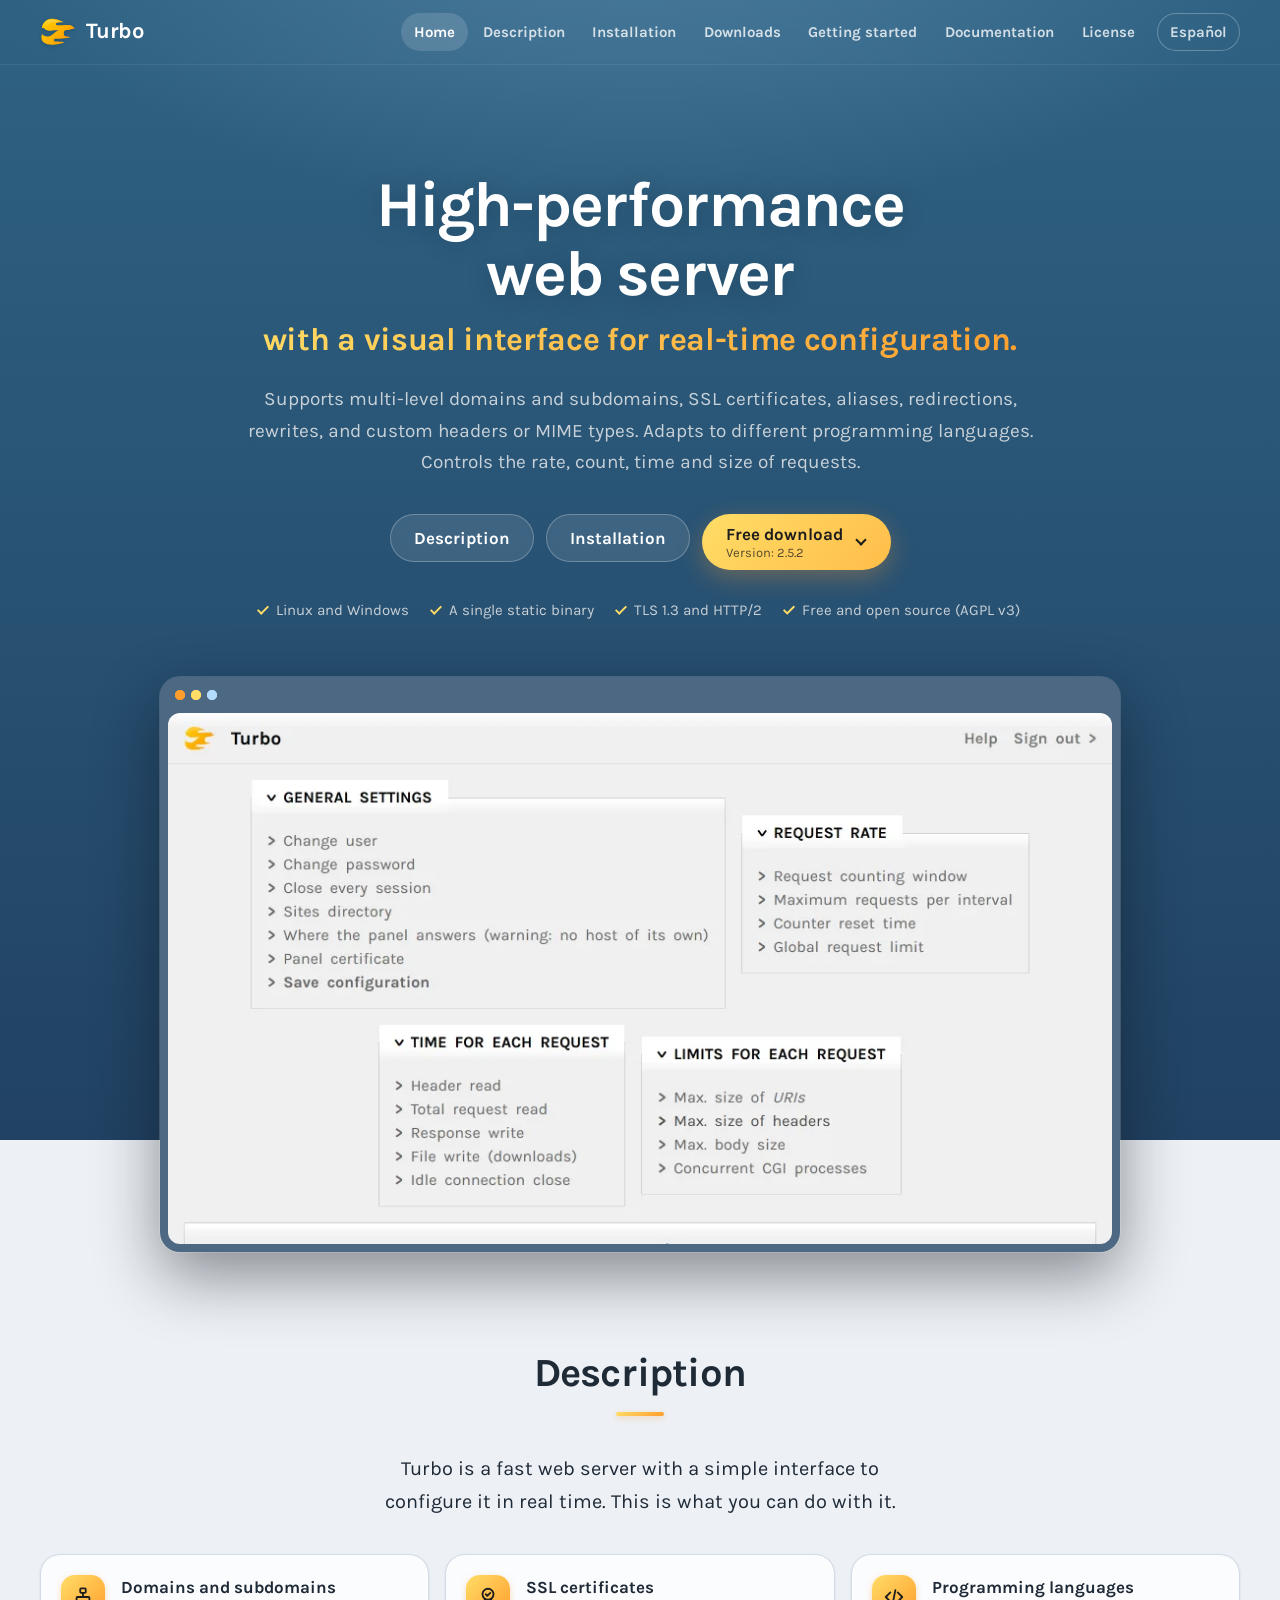
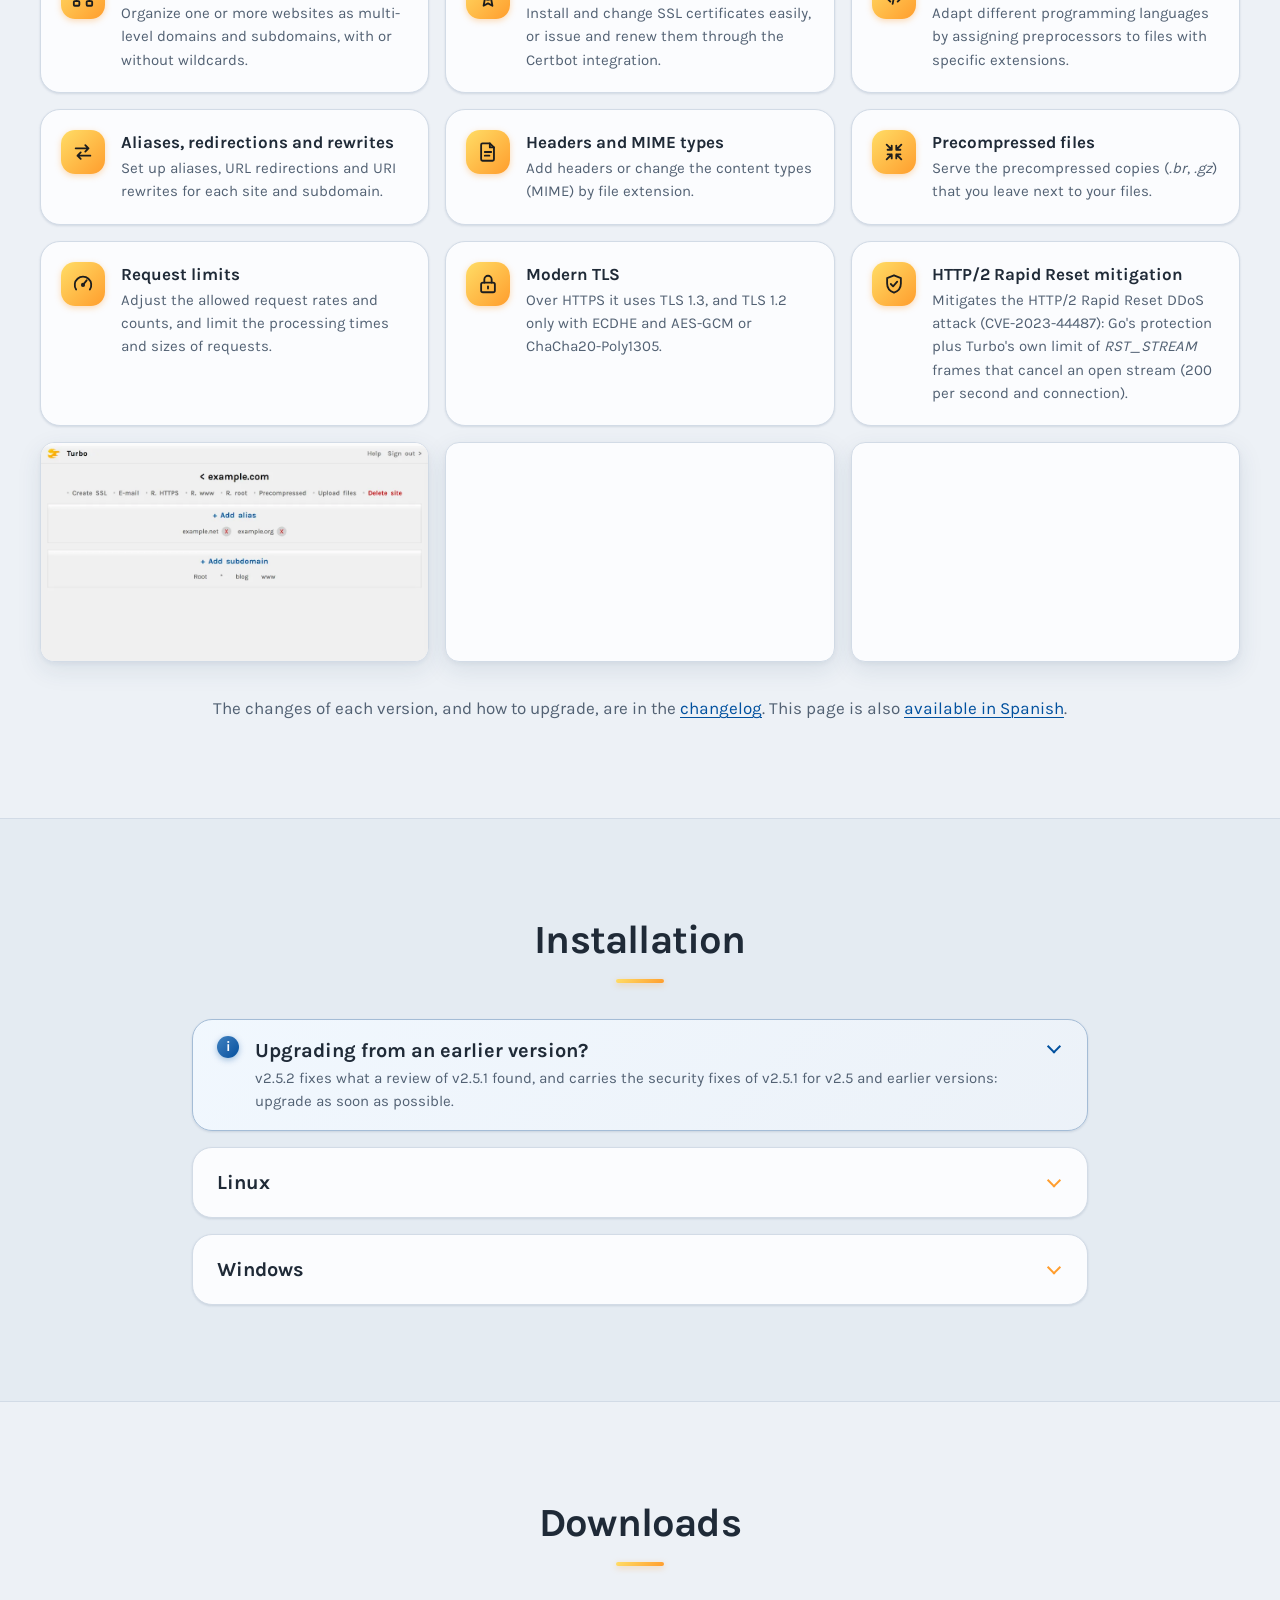
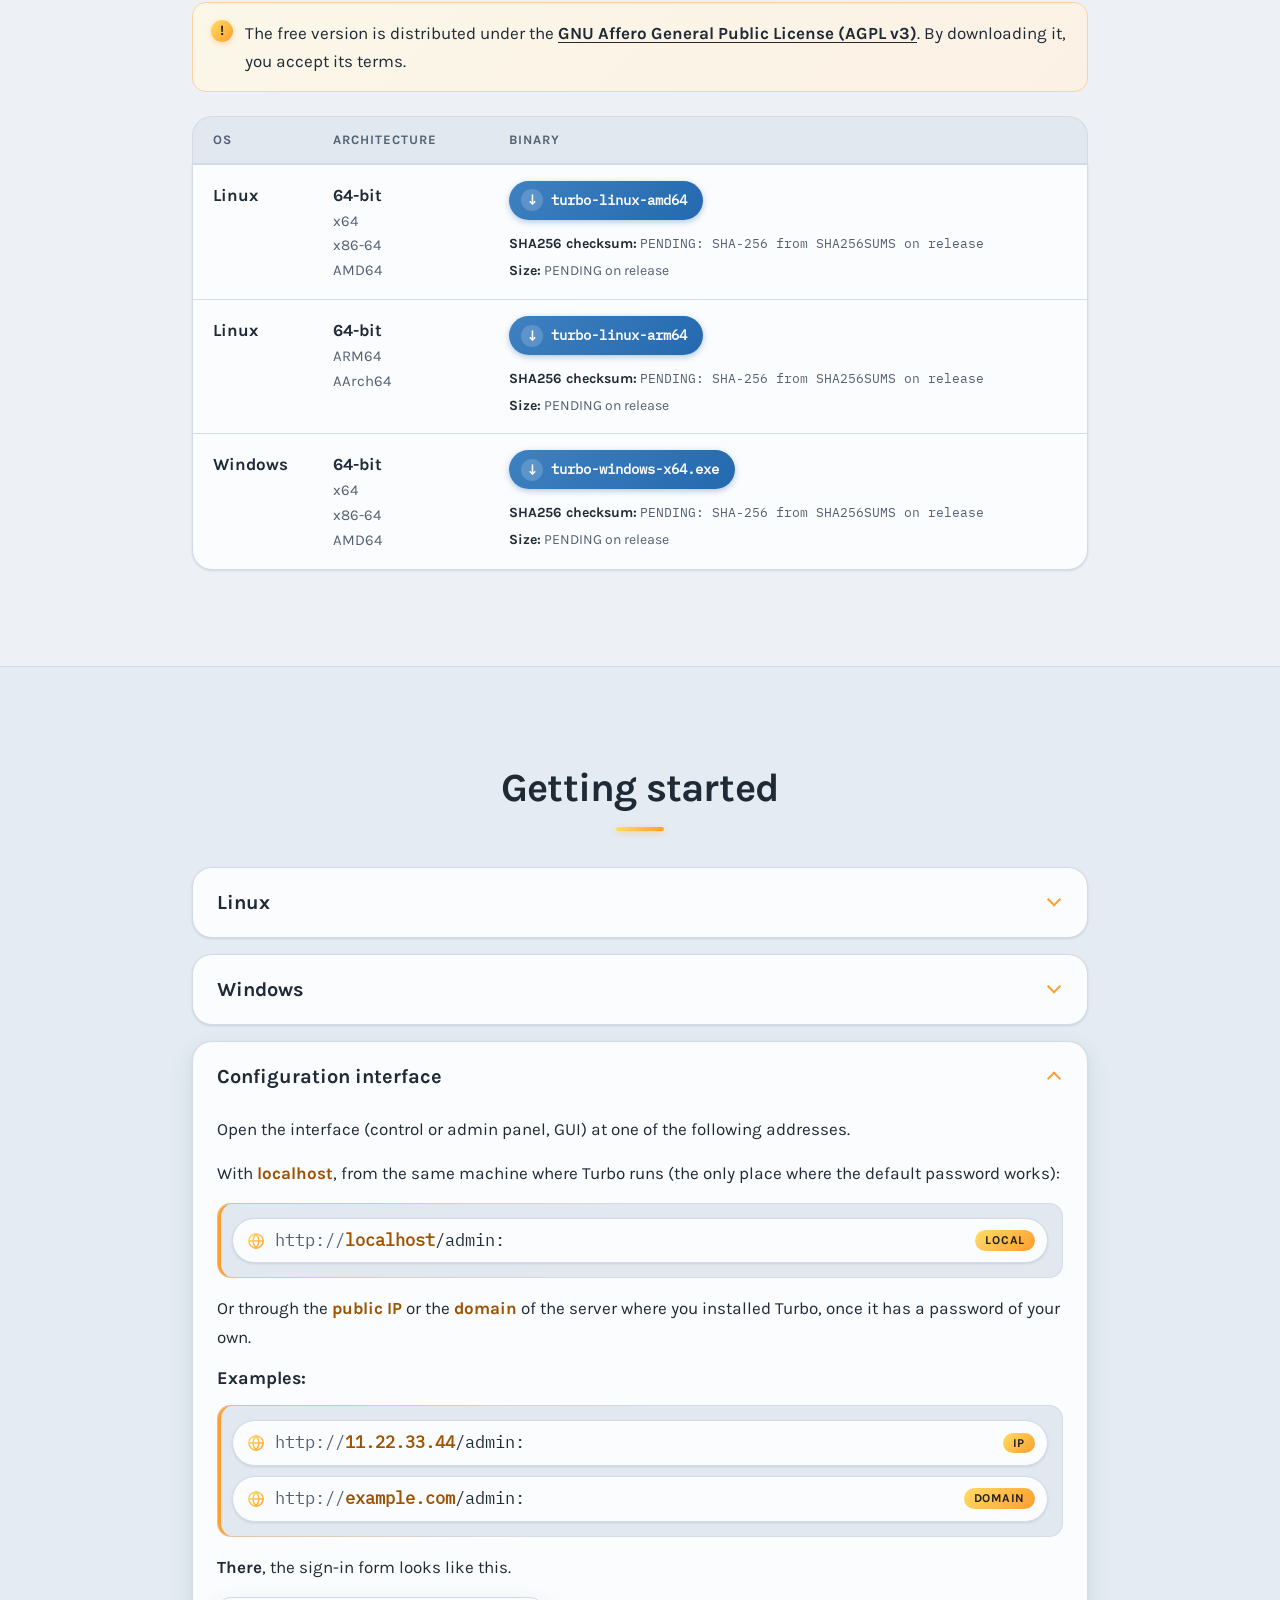
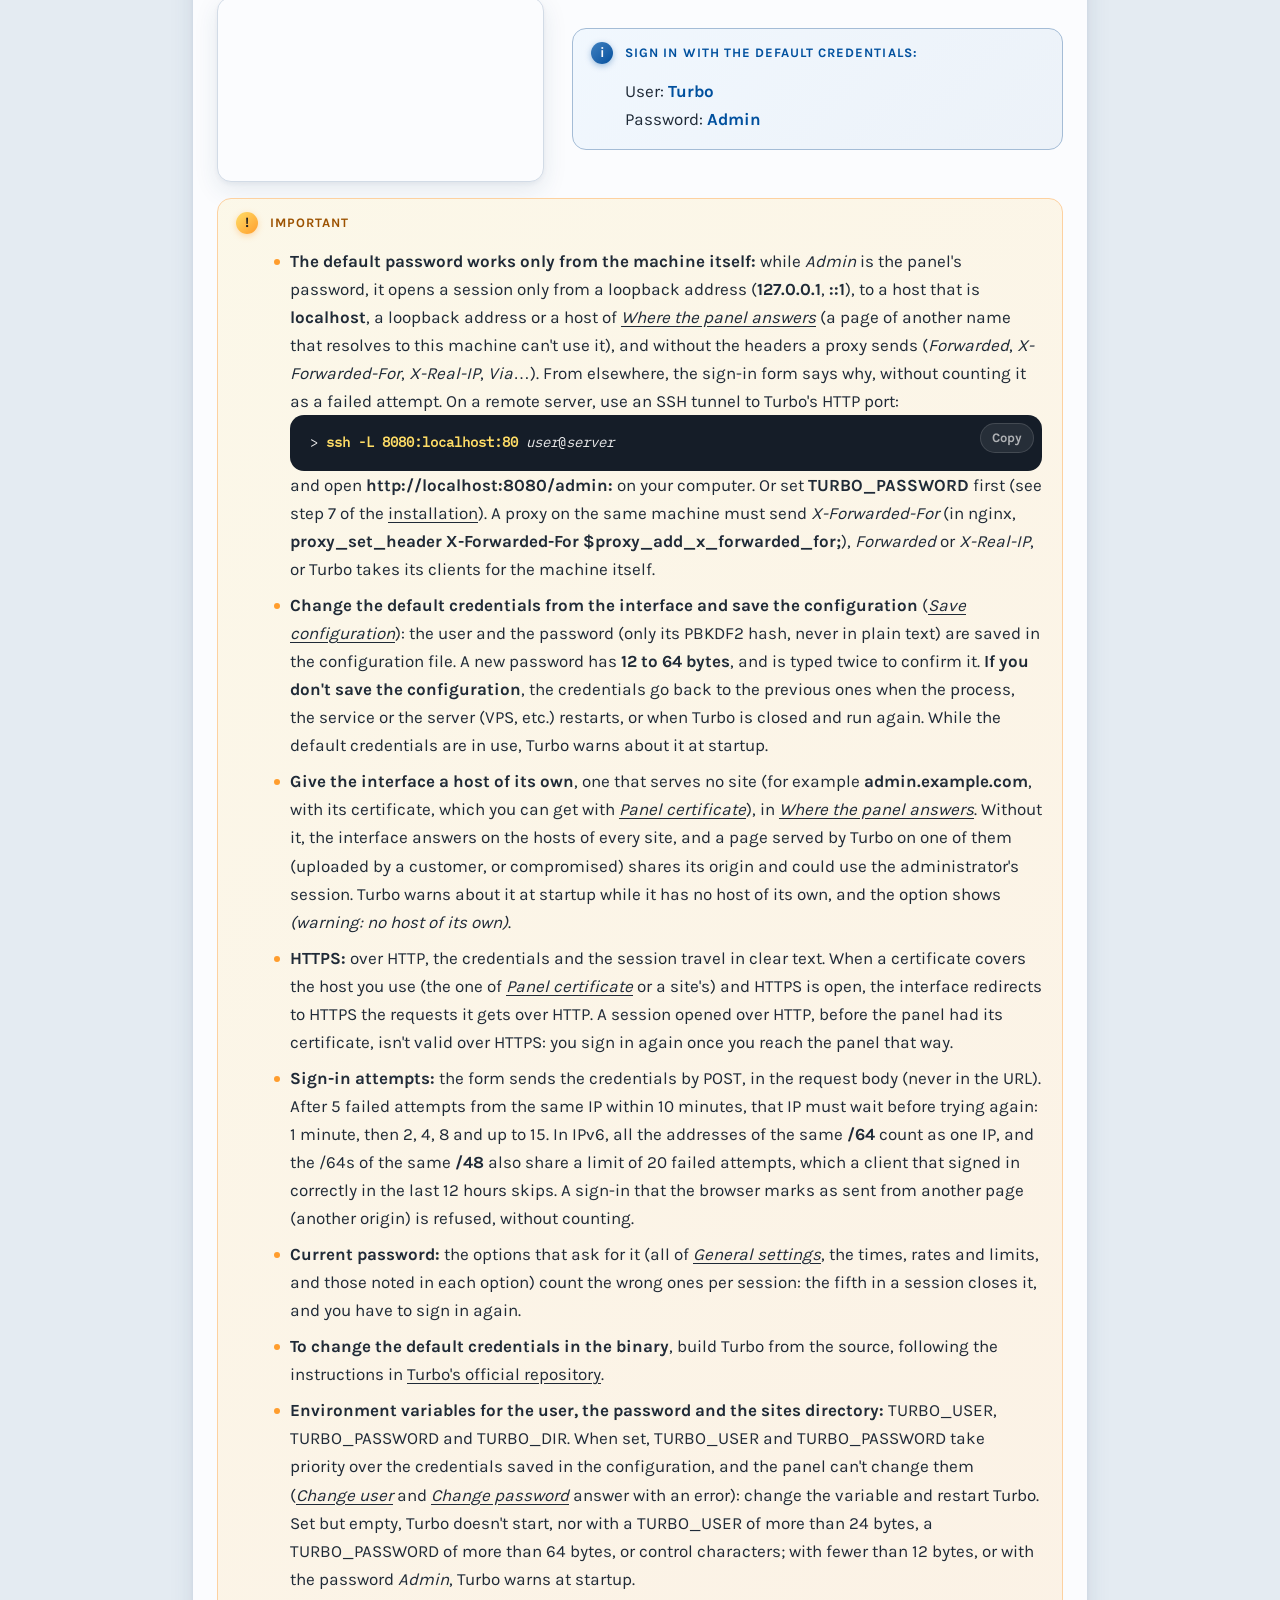
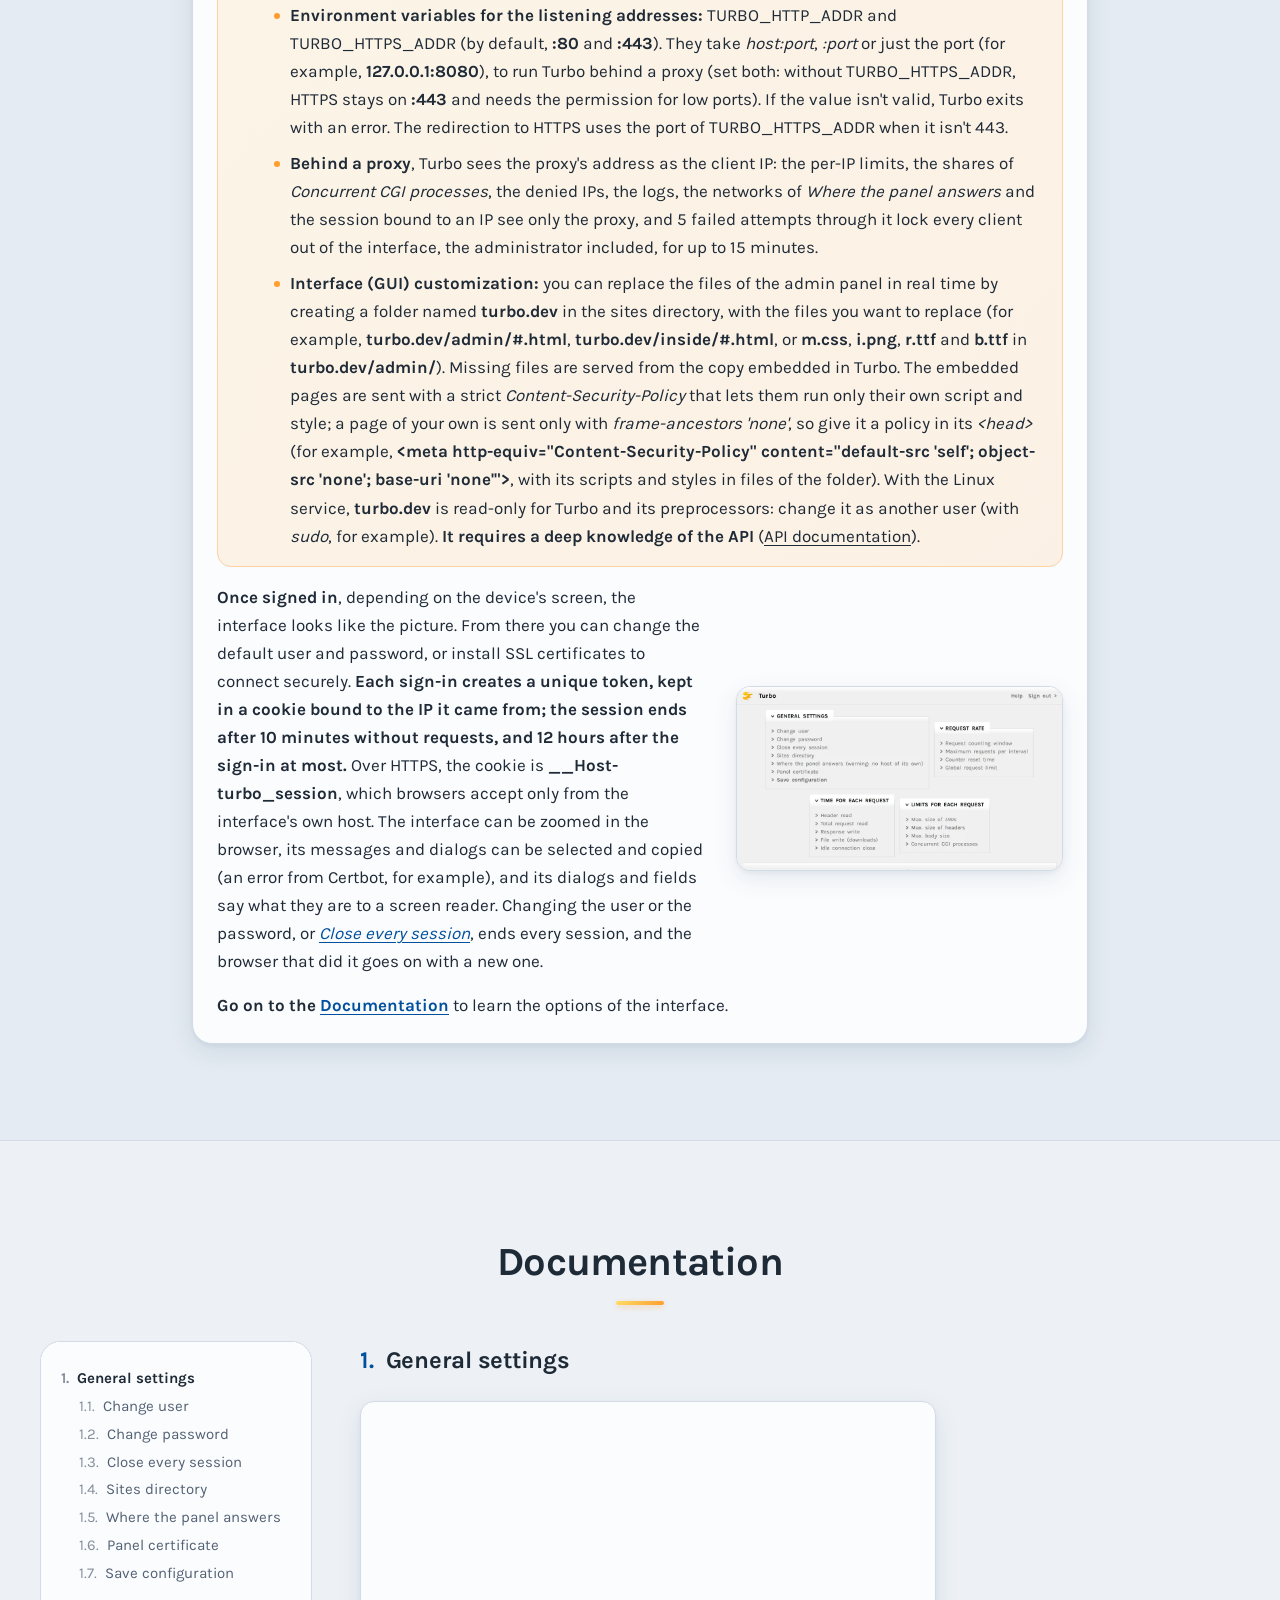
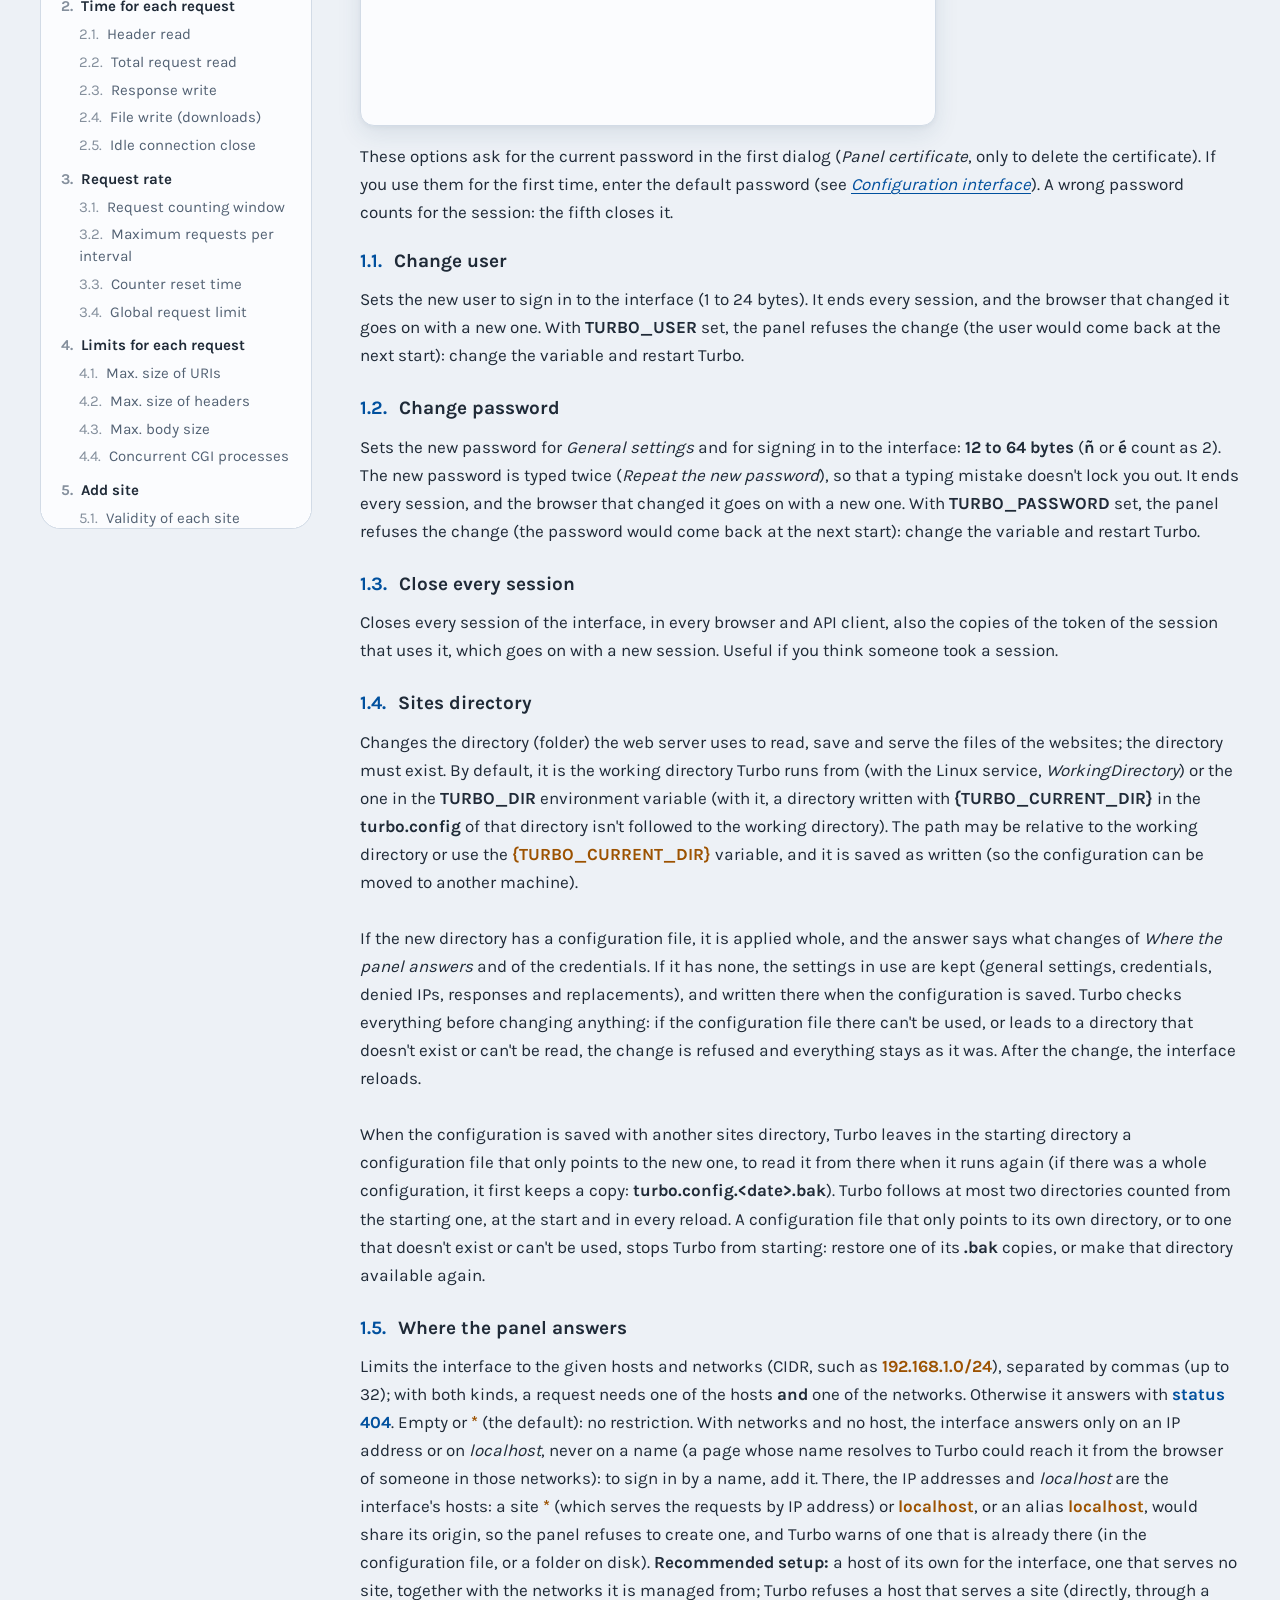
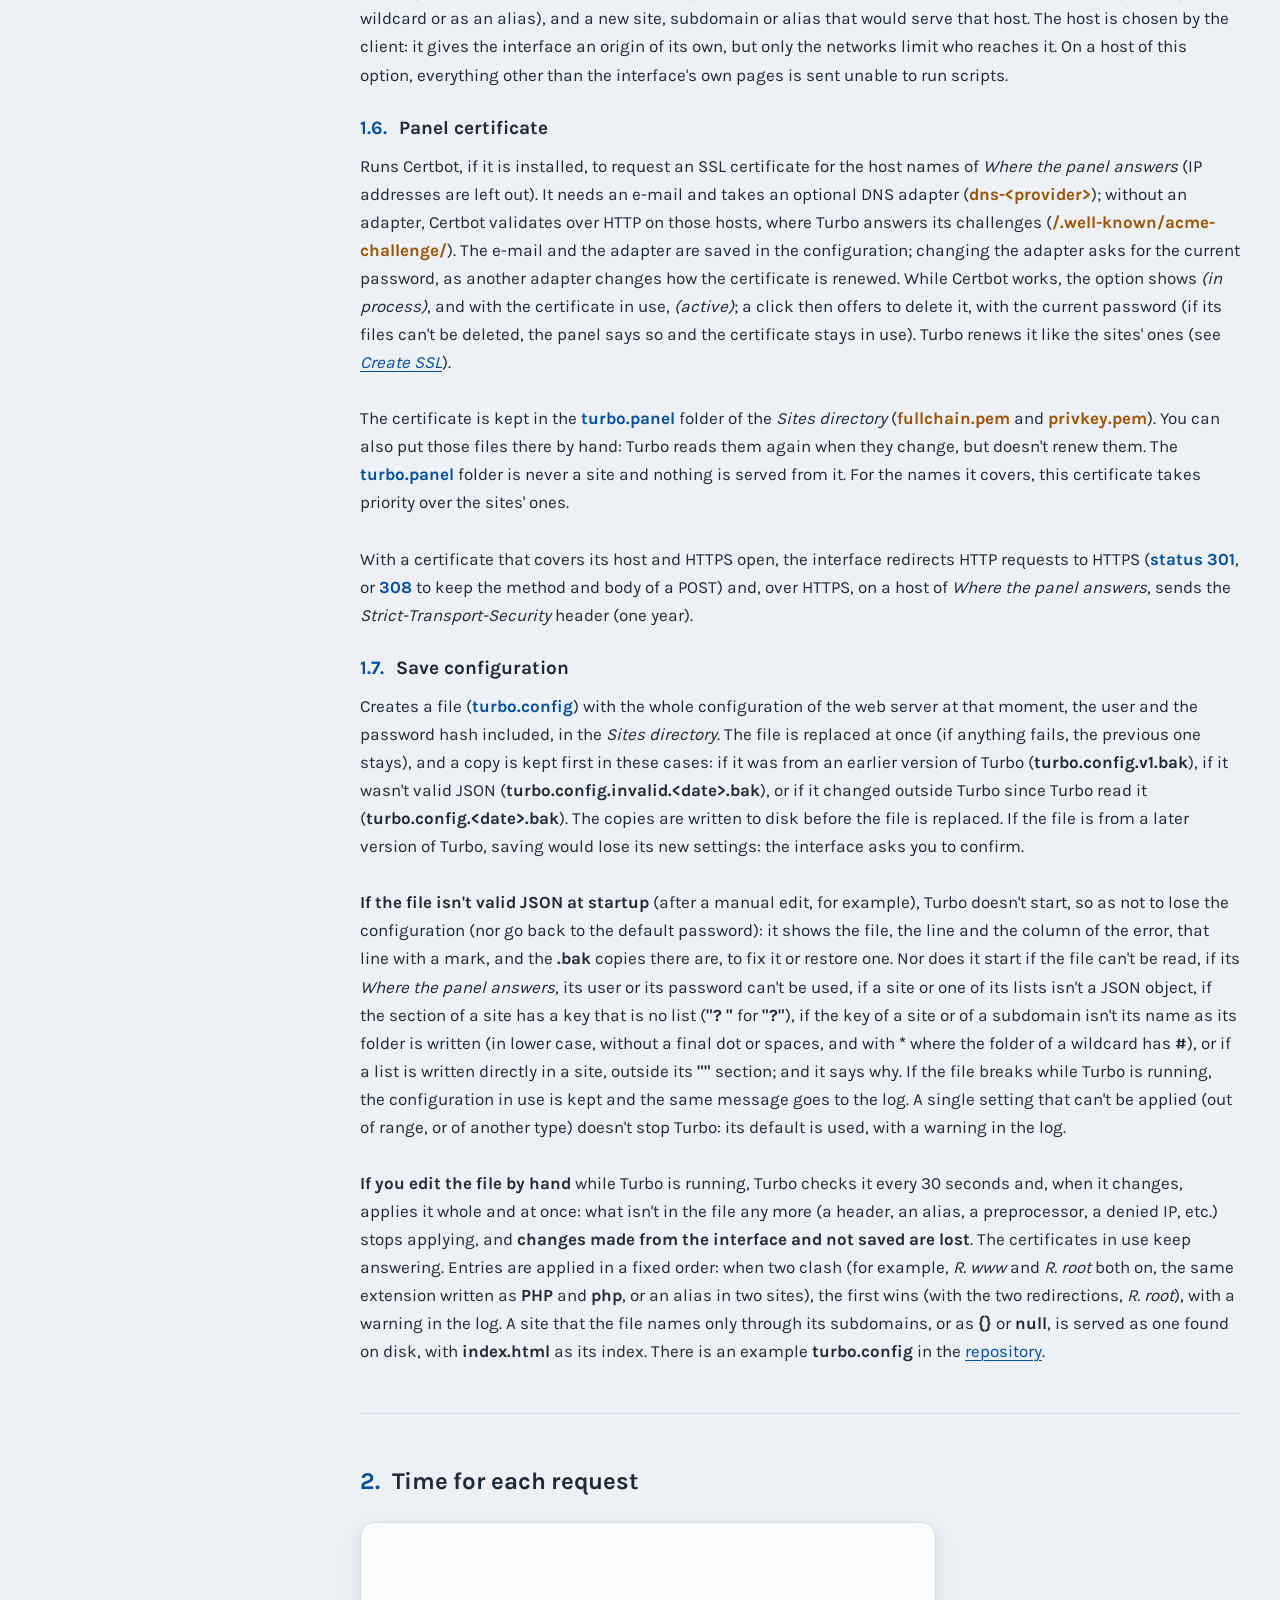
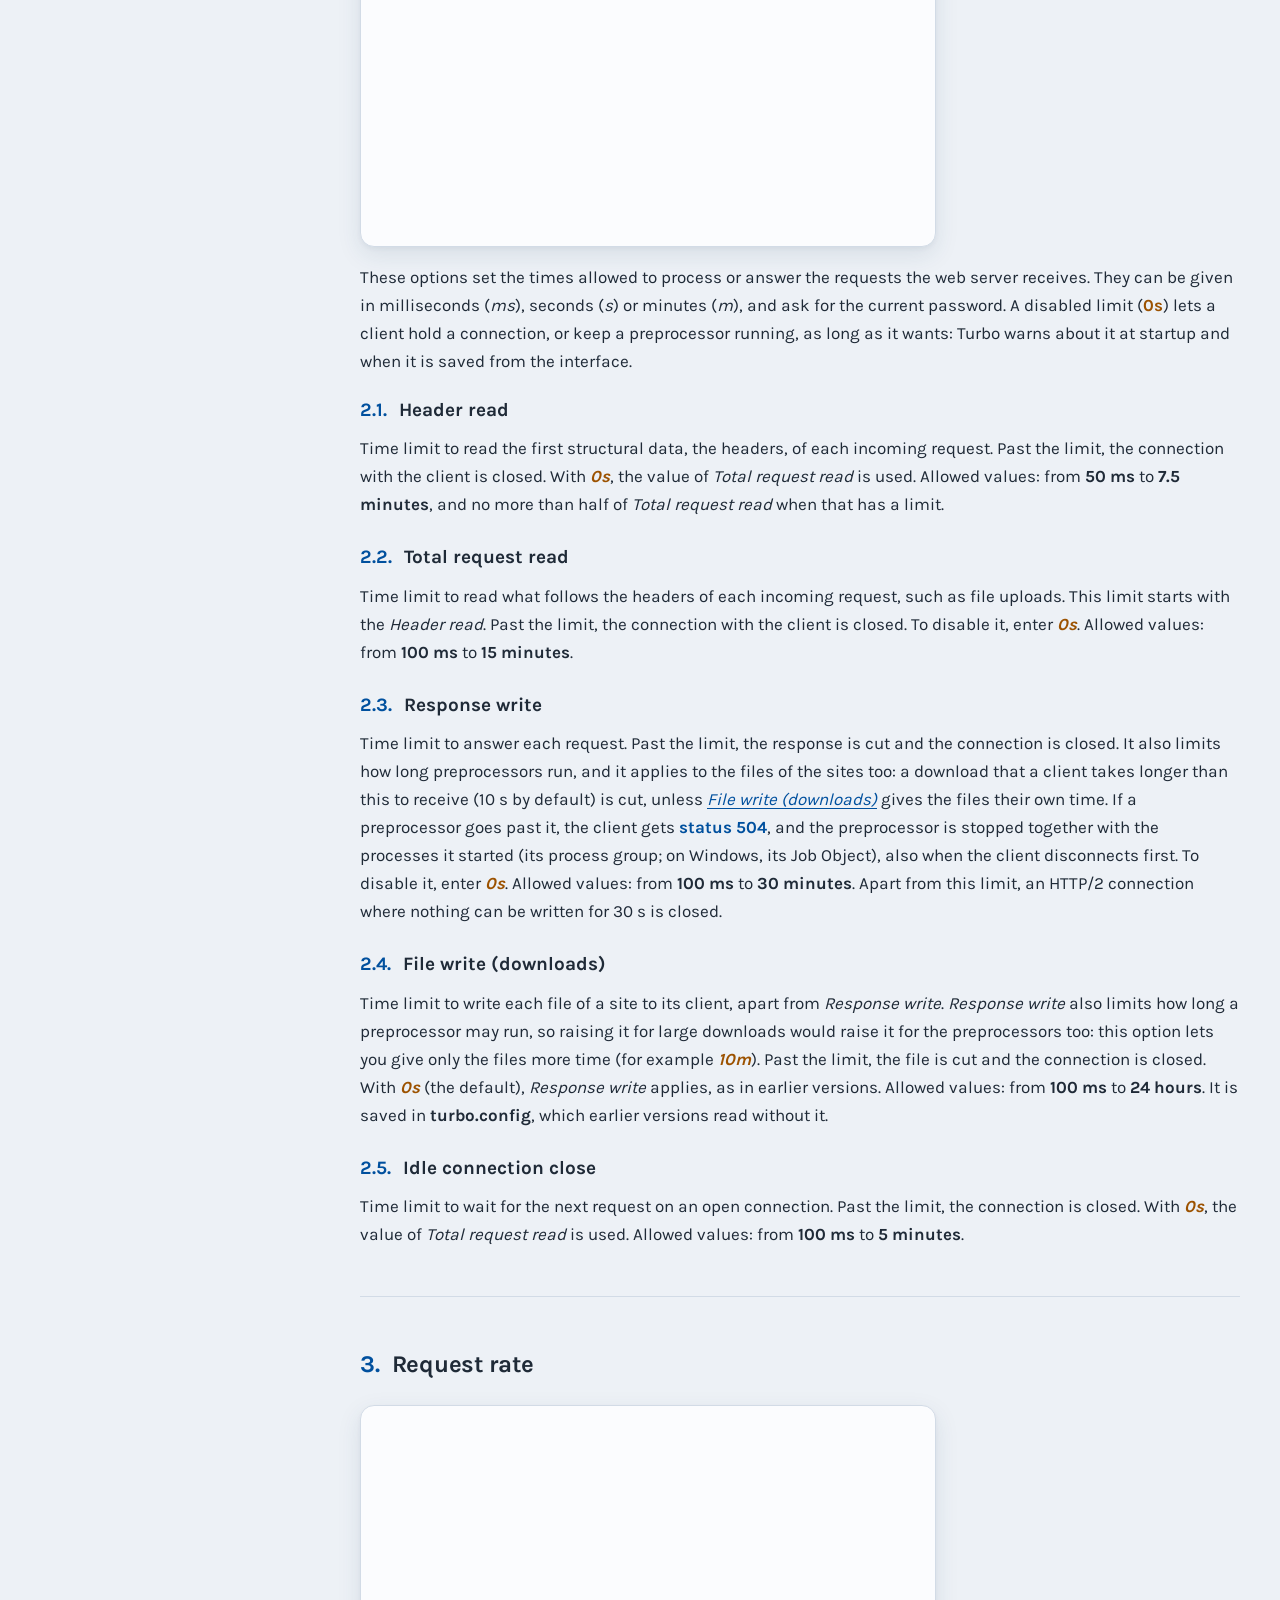
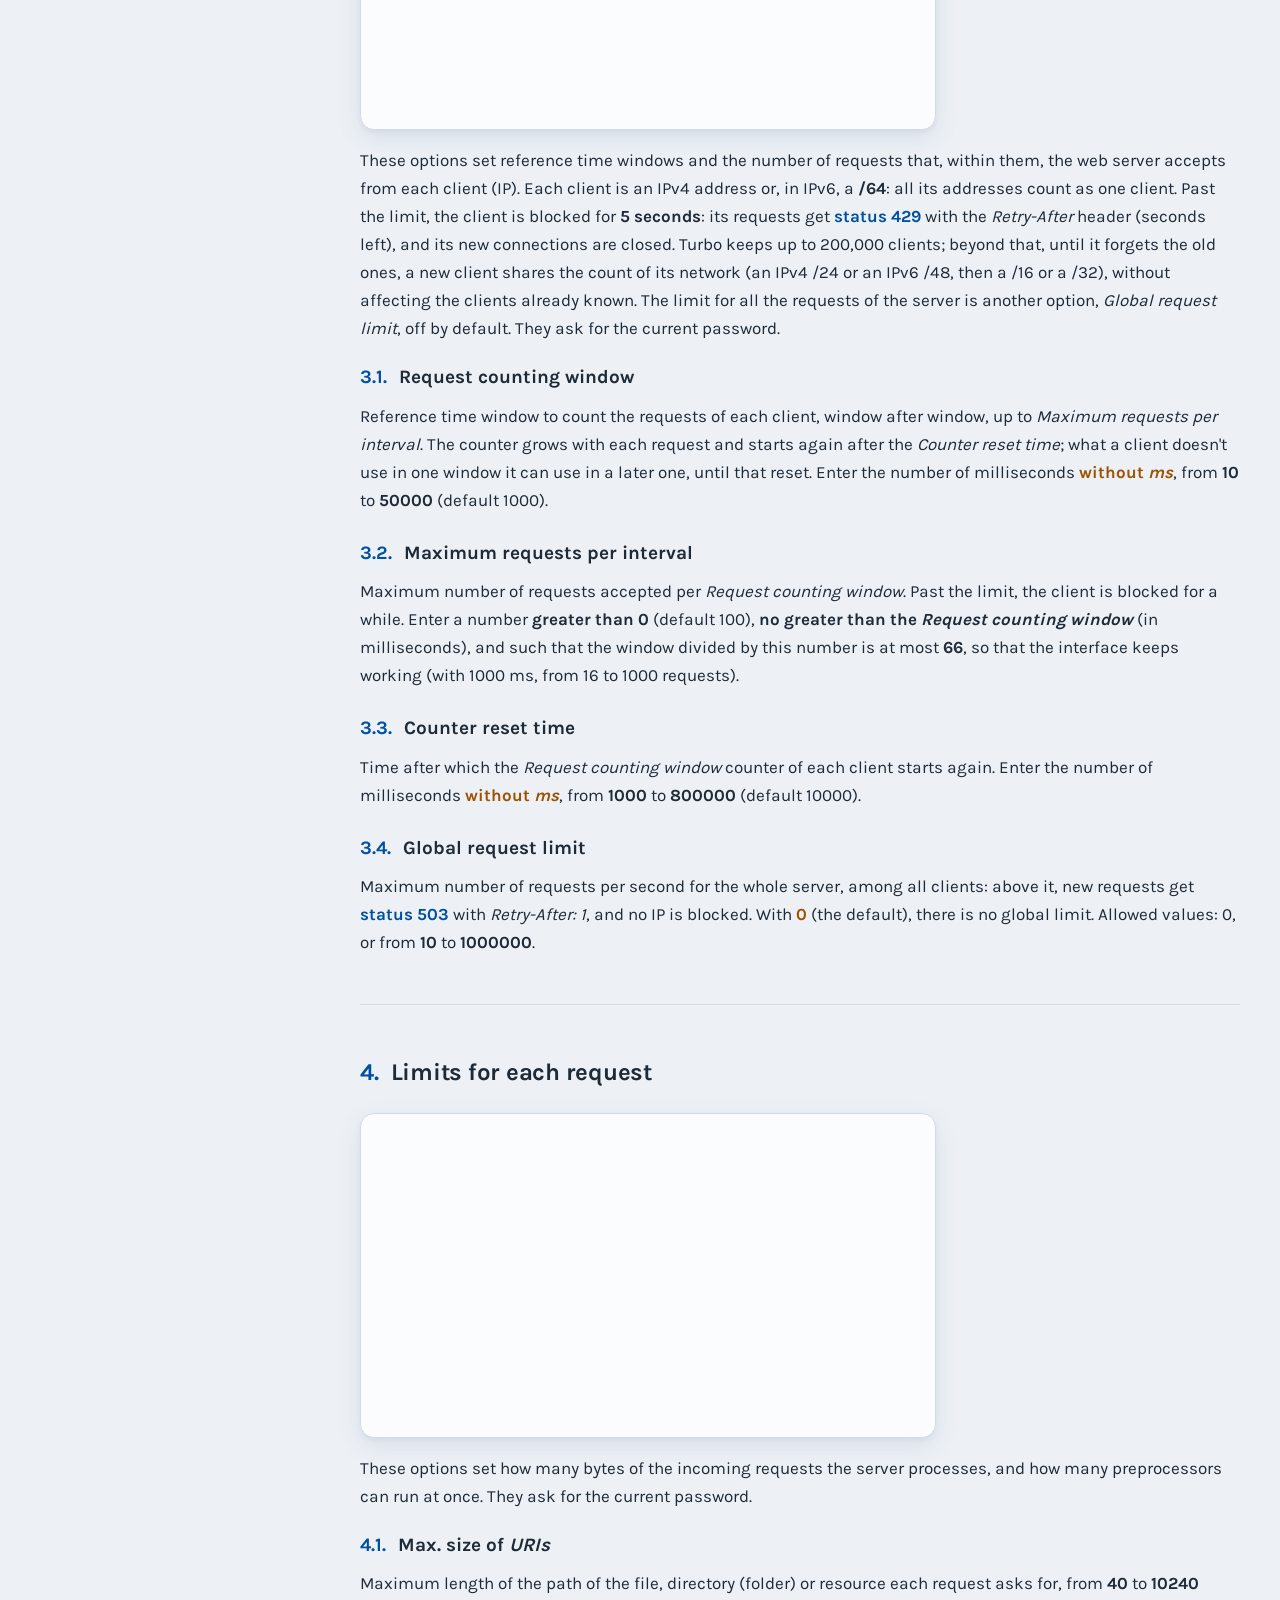
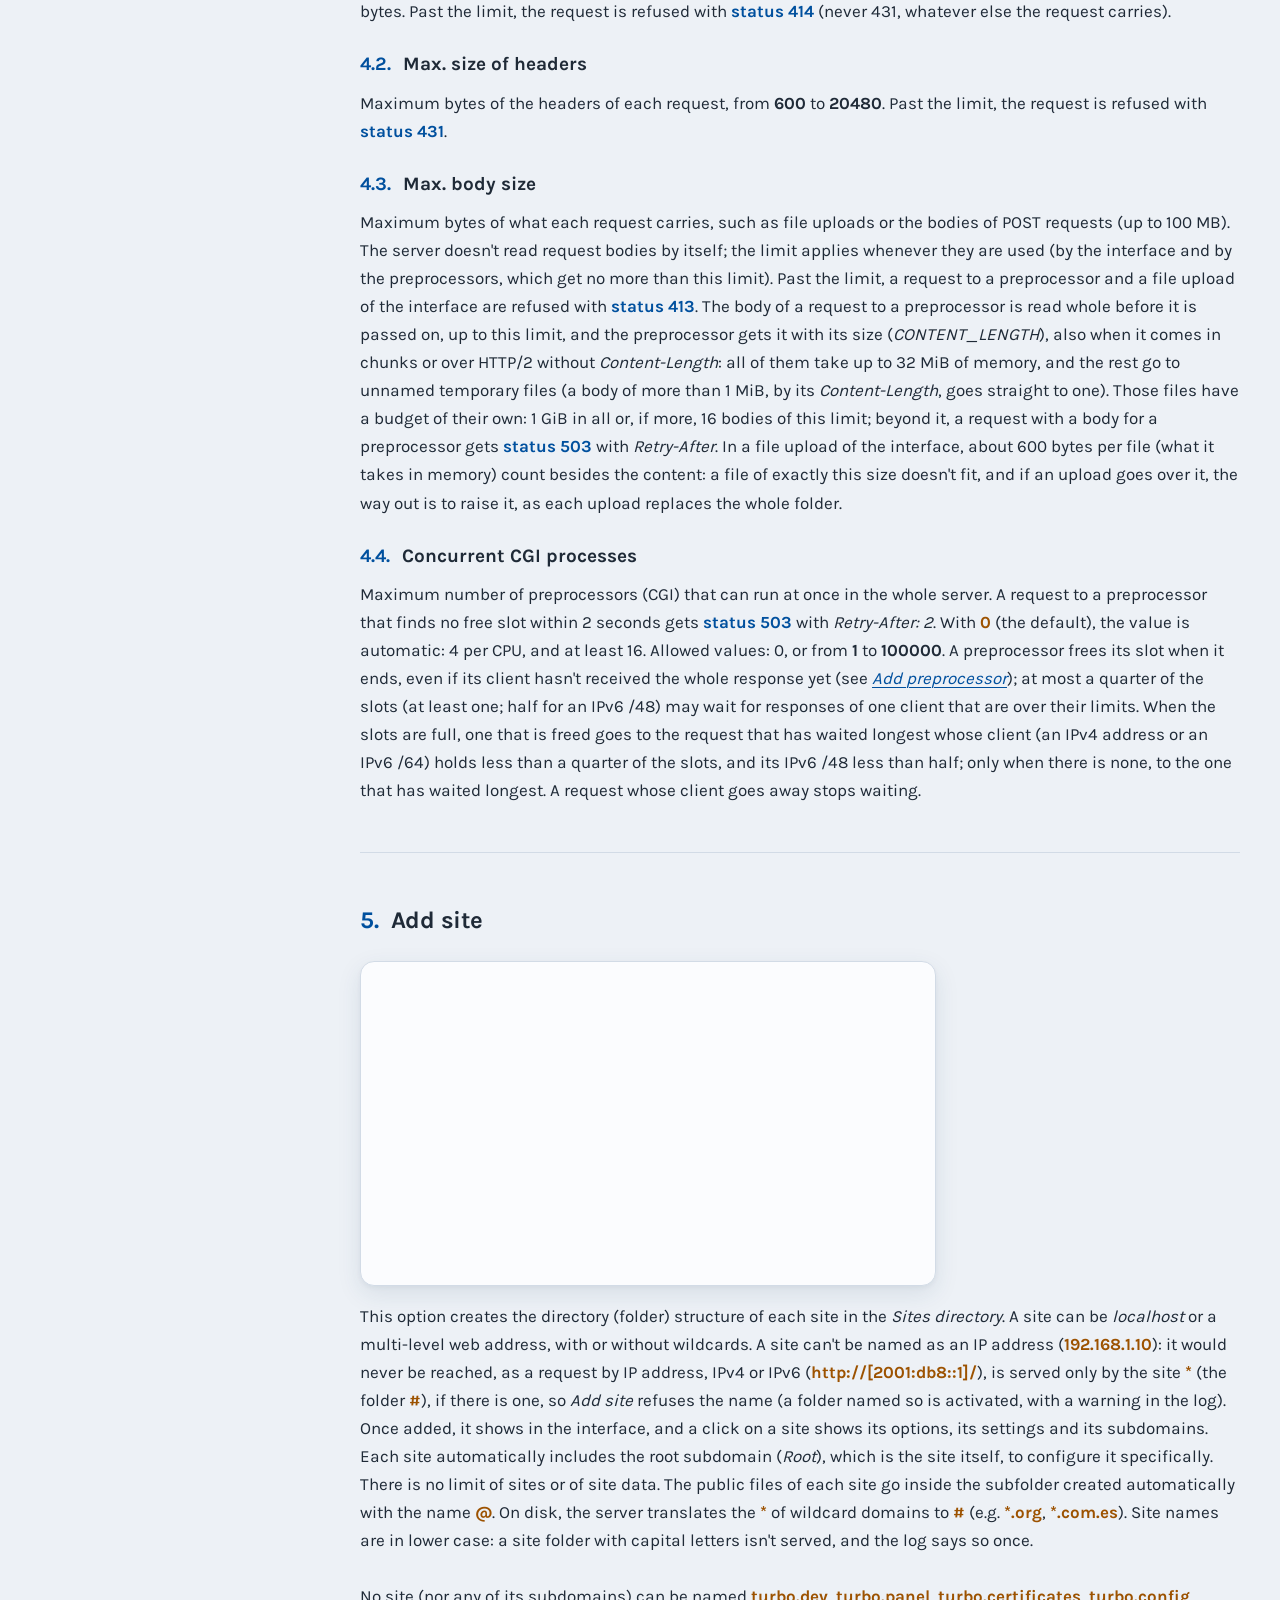
==== commit 87a7860d: "v2.5.2." ====
--- a/index.html
+++ b/index.html
@@ -52,7 +52,7 @@
 		"name": "Turbo",
 		"applicationCategory": "DeveloperApplication",
 		"operatingSystem": "Linux, Windows",
-		"softwareVersion": "2.5.1",
+		"softwareVersion": "2.5.2",
 		"url": "https://turbo.okzgn.com/",
 		"inLanguage": "en",
 		"image": "https://turbo.okzgn.com/turbo.icon.png",
@@ -95,7 +95,7 @@
 			<ul>
 				<li><a href="/#Description"><span>Description</span></a></li>
 				<li><a href="/#Install"><span>Installation</span></a></li>
-				<li class="wide"><a href="/#Downloads" class="cta"><span>Free download<sub>Version: 2.5.1</sub></span></a></li>
+				<li class="wide"><a href="/#Downloads" class="cta"><span>Free download<sub>Version: 2.5.2</sub></span></a></li>
 			</ul>
 			<ul class="facts">
 				<li>Linux and Windows</li>
@@ -131,8 +131,18 @@
 		<article id="Install">
 			<h3>Installation</h3>
 			<details class="accordion info">
-				<summary><span><b>Upgrading from an earlier version?<small>v2.5.1 fixes security issues of v2.5 and of earlier versions: upgrade as soon as possible.</small></b></span></summary>
-				<p>Coming from v2.5, replace the binary: what is configured goes on doing the same, with the exceptions that the changelog lists in <i>Upgrading from v2.5</i>, the main ones below. Coming from v2.4.4 or v2.4.3, those of <i>Upgrading from v2.4.4</i> apply too, which follow them. If you upgrade from v2.4.2, v2.4.1, v2.4 or v2.3.rc3, first read the upgrading section for your version in the <a target="_blank" rel="noopener" href="https://github.com/okzgn/turbo-go/blob/main/CHANGELOG.md">changelog</a> (and then those of the later ones), and back up the sites folder, <b>turbo.config</b> included.</p>
+				<summary><span><b>Upgrading from an earlier version?<small>v2.5.2 fixes what a review of v2.5.1 found, and carries the security fixes of v2.5.1 for v2.5 and earlier versions: upgrade as soon as possible.</small></b></span></summary>
+				<p>Coming from v2.5.1, replace the binary (or your build): what is configured goes on doing the same, with the exceptions that the changelog lists in <i>Upgrading from v2.5.1</i>, the main ones below. Coming from v2.5, those of <i>Upgrading from v2.5</i> apply too, which follow them; coming from v2.4.4 or v2.4.3, those of <i>Upgrading from v2.4.4</i> as well. If you upgrade from v2.4.2, v2.4.1, v2.4 or v2.3.rc3, first read the upgrading section for your version in the <a target="_blank" rel="noopener" href="https://github.com/okzgn/turbo-go/blob/main/CHANGELOG.md">changelog</a> (and then those of the later ones), and back up the sites folder, <b>turbo.config</b> included.</p>
+				<p><b>Among the changes of v2.5.2:</b></p>
+				<ul class="list">
+					<li>The headers <i>Refresh</i>, <i>Location</i> and <i>Content-Location</i> don't take <b>SUBDOMAIN</b> nor <b>FIRST_SUBDOMAIN</b> in an expression: one of <b>turbo.config</b> is kept, and the site answers <b class="c-aqua">status 500</b> until it is changed.</li>
+					<li>Through a rewrite whose target has a query, <i>REQUEST_URI</i> is again what the client asked for, without the parameters that the rewrite sets, which go in <i>QUERY_STRING</i>.</li>
+					<li><b>{REWRITE}</b> and a <b class="c-yellow">\</b> are refused in the host of a redirection.</li>
+					<li>What <b>urlencode</b> gives goes into the target of a rewrite as it is, no longer encoded twice.</li>
+					<li><b>dx-lua</b> is 0.3.2: build it again. Each worker reserves 256 MiB of stack, <b>table.insert</b> with a position out of 1 to <b>#t + 1</b> is an error, and a <i>Content-Length</i> of a script is dropped.</li>
+					<li>Turbo doesn't start when <b>TURBO_HTTP_ADDR</b> and <b>TURBO_HTTPS_ADDR</b> are the same address.</li>
+					<li>The panel: over HTTPS, a host that no certificate covers gets <i>max-age=0</i> also once it isn't in <b>PA</b>; <i>Upload files</i> replaces nothing if the sites directory changed during the upload; and the extension of a preprocessor that has the token of a replacement in it can be added and deleted again.</li>
+				</ul>
 				<p><b>Among the changes of v2.5.1:</b></p>
 				<ul class="list">
 					<li>In <b>turbo.config</b>, a key of the section of a site that is no list (<b>"? "</b> or <b>"Preprocessors"</b> for <b>"?"</b>) makes the file invalid: skipped, the site lost its preprocessors, and its scripts were served as text.</li>
@@ -207,7 +217,7 @@
 
 							<h4 class="pre-title">Example:</h4>
 	<pre>&gt; cd <b class="c-aqua">$(mktemp -d)</b>
-&gt; <b class="c-yellow">wget https://github.com/okzgn/turbo-go/releases/download/v2.5.1/turbo-linux<b class="c-orange">-amd64</b></b></pre>
+&gt; <b class="c-yellow">wget https://github.com/okzgn/turbo-go/releases/download/v2.5.2/turbo-linux<b class="c-orange">-amd64</b></b></pre>
 							<blockquote class="note">On ARM64 (AArch64), download <b class="c-orange">turbo-linux-arm64</b> (and use that name in the next step). Check the download with the <b>SHA256SUMS</b> file of the release, downloaded into the same directory (<b>sha256sum -c --ignore-missing SHA256SUMS</b>: <i>--ignore-missing</i> checks only the binaries you downloaded). A release signed by its publisher also has a <b>SHA256SUMS.sig</b> file, which shows that the sums are the publisher's; <a target="_blank" rel="noopener" href="https://github.com/okzgn/turbo-go/blob/main/SECURITY.md">SECURITY.md</a> says how to check it.</blockquote>
 
 					</li>
@@ -308,7 +318,7 @@
 								<li>To stop the service <b>for a while</b>, use the <b class="c-orange"><i>stop</i></b> command.</li>
 								<li>Or use <b class="c-orange"><i>disable --now</i></b> to stop the service <b>completely</b> and keep it from starting with the system.</li>
 								<li>Turbo's messages (with level and time) go to the system log (<i>journal</i>); to see them, use <b class="c-orange"><i>journalctl -u turbo</i></b> (with <b><i>-f</i></b>, to follow them in real time).</li>
-								<li>The first line of each start (<b><i>msg=Starting</i></b>) says the version of Turbo, the commit it was built from and the Go version, for example <b><i>version=v2.5.1 commit=… go=go1.26.11</i></b> (<b class="c-orange"><i>journalctl -u turbo | grep msg=Starting</i></b>): compare it with the affected versions of a security advisory.</li>
+								<li>The first line of each start (<b><i>msg=Starting</i></b>) says the version of Turbo, the commit it was built from and the Go version, for example <b><i>version=v2.5.2 commit=… go=go1.26.11</i></b> (<b class="c-orange"><i>journalctl -u turbo | grep msg=Starting</i></b>): compare it with the affected versions of a security advisory.</li>
 							</ul>
 						</blockquote>
 					</li>
@@ -336,7 +346,7 @@
 						<span><b class="c-yellow"><a href="/#Downloads">Download</a></b> the Windows binary into the <b class="c-aqua">directory above</b>, named <b class="c-orange">turbo.exe</b>.</span>
 
 						<h4 class="pre-title">Example:</h4>
-	<pre>&gt; <b class="c-yellow">Invoke-WebRequest https://github.com/okzgn/turbo-go/releases/download/v2.5.1/turbo-windows-x64.exe -OutFile <b class="c-aqua">C:\server\</b><b class="c-orange">turbo.exe</b></b></pre>
+	<pre>&gt; <b class="c-yellow">Invoke-WebRequest https://github.com/okzgn/turbo-go/releases/download/v2.5.2/turbo-windows-x64.exe -OutFile <b class="c-aqua">C:\server\</b><b class="c-orange">turbo.exe</b></b></pre>
 						<blockquote class="note">Check the download with the checksum in <a href="/#Downloads">Downloads</a> (<b>Get-FileHash C:\server\turbo.exe</b>).</blockquote>
 					</li>
 					<li>
@@ -369,7 +379,7 @@
 				<li><b>Linux</b></li>
 				<li><b>64-bit</b><br>x64<br>x86-64<br>AMD64</li>
 				<li class="dl-file">
-					<a href="https://github.com/okzgn/turbo-go/releases/download/v2.5.1/turbo-linux-amd64">turbo-linux-amd64</a>
+					<a href="https://github.com/okzgn/turbo-go/releases/download/v2.5.2/turbo-linux-amd64">turbo-linux-amd64</a>
 					<ul>
 						<li><b>SHA256 checksum:</b> <i class="checksum">PENDING: SHA-256 from SHA256SUMS on release</i></li>
 						<li><b>Size:</b> PENDING on release</li>
@@ -378,7 +388,7 @@
 				<li><b>Linux</b></li>
 				<li><b>64-bit</b><br>ARM64<br>AArch64</li>
 				<li class="dl-file">
-					<a href="https://github.com/okzgn/turbo-go/releases/download/v2.5.1/turbo-linux-arm64">turbo-linux-arm64</a>
+					<a href="https://github.com/okzgn/turbo-go/releases/download/v2.5.2/turbo-linux-arm64">turbo-linux-arm64</a>
 					<ul>
 						<li><b>SHA256 checksum:</b> <i class="checksum">PENDING: SHA-256 from SHA256SUMS on release</i></li>
 						<li><b>Size:</b> PENDING on release</li>
@@ -387,7 +397,7 @@
 				<li><b>Windows</b></li>
 				<li><b>64-bit</b><br>x64<br>x86-64<br>AMD64</li>
 				<li class="dl-file">
-					<a href="https://github.com/okzgn/turbo-go/releases/download/v2.5.1/turbo-windows-x64.exe">turbo-windows-x64.exe</a>
+					<a href="https://github.com/okzgn/turbo-go/releases/download/v2.5.2/turbo-windows-x64.exe">turbo-windows-x64.exe</a>
 					<ul>
 						<li><b>SHA256 checksum:</b> <i class="checksum">PENDING: SHA-256 from SHA256SUMS on release</i></li>
 						<li><b>Size:</b> PENDING on release</li>
@@ -811,7 +821,7 @@
 								<div>
 									<a href="./data/img/add-rewrites.webp"><img src="./data/img/add-rewrites-sm.webp" alt="Add rewrite" width="960" height="540" loading="lazy" decoding="async"></a>
 								</div>
-								<p>Adds a rewrite of the given path of a file, directory or resource (URI), to handle it internally as another given path, <b>without redirecting</b>. The URI doesn't have to exist. The source URI starts with <b class="c-yellow">/</b> (up to 128 characters), and the target with <b class="c-yellow">/</b>, <b class="c-yellow">http://</b> or <b class="c-yellow">https://</b> (up to 512). Keywords give access to the data of the first URI and of the site and subdomain (useful on wildcard sites or subdomains and for preprocessors); an unknown keyword is refused (in the configuration file, the rewrite is dropped with a warning in the log). The source URI is compared with the decoded request path (<b class="c-yellow">/a b</b> matches <b class="c-yellow">/a%20b</b>); a source that ends in <b class="c-yellow">/</b> also takes the folder without it (<b class="c-yellow">/private/</b> takes <b class="c-yellow">/private</b>). The target is a URL path too (a literal <b class="c-yellow">%</b> is written <b class="c-yellow">%25</b>). If, once the keywords are replaced, the path leaves the <b class="c-yellow">@</b> folder or contains <b class="c-yellow">\</b>, the answer is <b class="c-aqua">status 404</b>. Where the sites directory doesn't tell capitals apart (Windows, macOS, and also a Windows volume mounted on Linux, which Turbo detects when it loads the configuration and says so in the log), rewrites don't either: <b class="c-yellow">/PRIVATE/x</b> is taken by the rewrite of <b class="c-yellow">/private/</b>.<br><br>A preprocessor reached through a rewrite whose target has a query string gets the request's query without the parameters that the target's sets, and then the target's: with <b class="c-yellow">/x</b> → <b class="c-yellow">/app.cgi?role=user</b>, the request <b class="c-yellow">/x?role=admin&amp;z=1</b> reaches it as <b class="c-yellow">z=1&amp;role=user</b>.<br><br><b>To redirect</b>, enter a target that starts with <b class="c-yellow">http://</b> or <b class="c-yellow">https://</b> (in any case; it is saved in lower case) followed by a host, written or given by a keyword: the answer is <b class="c-aqua">status 302</b>. As a redirect can send the visitors of the site to another address, adding one asks for the current password (a rewrite inside the site needs only the session). A target without a host (<b class="c-yellow">https://</b> alone) is refused, and if the host keyword gives no value when answering, the answer is <b class="c-aqua">status 500</b>. If the target has a path or a query string, the redirection goes exactly there; if it is only a domain, the original URI is added to it. The target can also be an <a href="#expressions">expression</a>, computed for each request.</p>
+								<p>Adds a rewrite of the given path of a file, directory or resource (URI), to handle it internally as another given path, <b>without redirecting</b>. The URI doesn't have to exist. The source URI starts with <b class="c-yellow">/</b> (up to 128 bytes), and the target with <b class="c-yellow">/</b>, <b class="c-yellow">http://</b> or <b class="c-yellow">https://</b> (up to 512). Keywords give access to the data of the first URI and of the site and subdomain (useful on wildcard sites or subdomains and for preprocessors); an unknown keyword is refused (in the configuration file, the rewrite is dropped with a warning in the log). The source URI is compared with the decoded request path (<b class="c-yellow">/a b</b> matches <b class="c-yellow">/a%20b</b>); a source that ends in <b class="c-yellow">/</b> also takes the folder without it (<b class="c-yellow">/private/</b> takes <b class="c-yellow">/private</b>). The target is a URL path too (a literal <b class="c-yellow">%</b> is written <b class="c-yellow">%25</b>). If, once the keywords are replaced, the path leaves the <b class="c-yellow">@</b> folder or contains <b class="c-yellow">\</b>, the answer is <b class="c-aqua">status 404</b>. Where the sites directory doesn't tell capitals apart (Windows, macOS, and also a Windows volume mounted on Linux, which Turbo detects when it loads the configuration and says so in the log), rewrites don't either: <b class="c-yellow">/PRIVATE/x</b> is taken by the rewrite of <b class="c-yellow">/private/</b>.<br><br>A preprocessor reached through a rewrite whose target has a query string gets the request's query without the parameters that the target's sets, and then the target's: with <b class="c-yellow">/x</b> → <b class="c-yellow">/app.cgi?role=user</b>, the request <b class="c-yellow">/x?role=admin&amp;z=1</b> reaches it as <b class="c-yellow">z=1&amp;role=user</b>, in <i>QUERY_STRING</i>, and as <b class="c-yellow">/x?z=1</b> in <i>REQUEST_URI</i>.<br><br><b>To redirect</b>, enter a target that starts with <b class="c-yellow">http://</b> or <b class="c-yellow">https://</b> (in any case; it is saved in lower case) followed by a host, written or given by a keyword: the answer is <b class="c-aqua">status 302</b>. As a redirect can send the visitors of the site to another address, adding one asks for the current password (a rewrite inside the site needs only the session). A target without a host (<b class="c-yellow">https://</b> alone) is refused, and if the host keyword gives no value when answering, the answer is <b class="c-aqua">status 500</b>. If the target has a path or a query string, the redirection goes exactly there; if it is only a domain, the original URI is added to it. The target can also be an <a href="#expressions">expression</a>, computed for each request.</p>
 							</section>
 							<ol>
 								<li>
@@ -910,14 +920,14 @@
 								</li>
 								<li>
 									<h6>Functions</h6><br>
-									<span><b>HEADER('Name')</b>, <b>QUERY('name')</b> and <b>COOKIE('name')</b> read the request; <b>oneOf(v, ['a', 'b'])</b> gives the element of the list equal to <b>v</b>; <b>token(v)</b>, <b>quoted(v)</b> and <b>urlencode(v)</b> restrict or encode a text (<b>quoted</b>, not in <i>Set-Cookie</i> nor <i>Content-Security-Policy</i>, whose grammar doesn't keep a quoted text together, nor in <i>Refresh</i>, whose URL a browser takes without its quotes); <b>lower(v)</b> and <b>upper(v)</b> change its case; <b>v.startsWith(s)</b>, <b>v.endsWith(s)</b>, <b>v.contains(s)</b> and <b>v.matches('pattern')</b> are conditions.</span>
+									<span><b>HEADER('Name')</b>, <b>QUERY('name')</b> and <b>COOKIE('name')</b> read the request; <b>oneOf(v, ['a', 'b'])</b> gives the element of the list equal to <b>v</b>; <b>token(v)</b>, <b>quoted(v)</b> and <b>urlencode(v)</b> restrict or encode a text (<b>quoted</b>, not in <i>Set-Cookie</i>, <i>Content-Security-Policy</i> nor <i>Content-Security-Policy-Report-Only</i>, whose grammar doesn't keep a quoted text together, nor in <i>Refresh</i>, whose URL a browser takes without its quotes); <b>lower(v)</b> and <b>upper(v)</b> change its case; <b>v.startsWith(s)</b>, <b>v.endsWith(s)</b>, <b>v.contains(s)</b> and <b>v.matches('pattern')</b> are conditions.</span>
 									<blockquote class="note muted text-lg">
 										<b class="c-aqua">oneOf</b>(<b class="c-aqua">HEADER</b>('Origin'), ['https://app.example.com', 'https://admin.example.com'])
 									</blockquote>
 								</li>
 								<li>
 									<h6>Rules</h6><br>
-									<span>What the request sends never reaches a header as it came: it goes through <b>oneOf</b>, <b>token</b>, <b>quoted</b> or <b>urlencode</b>. A target starts with <b class="c-yellow">/</b>, <b class="c-yellow">http://</b> or <b class="c-yellow">https://</b> written in the expression, and the host of a redirection is written in it, chosen with <b>oneOf</b>, or one that Turbo serves (<b>SUBDOMAIN</b>, which a wildcard lets the client choose, only followed by a dot and the rest of the host); everything else in a target is encoded for where it goes. Turbo checks this when the expression is added and for each request: an expression that fails answers 500. The headers an expression reads are added to <i>Vary</i>, and a rewrite with an expression needs the current password.</span>
+									<span>What the request sends never reaches a header as it came: it goes through <b>oneOf</b>, <b>token</b>, <b>quoted</b> or <b>urlencode</b>. <i>Refresh</i>, <i>Location</i> and <i>Content-Location</i>, whose URL a browser follows, don't take <b>SUBDOMAIN</b> nor <b>FIRST_SUBDOMAIN</b> (redirect with a rewrite instead), and in another header that names an origin or a URL they go before a dot and a domain of the site. A target starts with <b class="c-yellow">/</b>, <b class="c-yellow">http://</b> or <b class="c-yellow">https://</b> written in the expression, and the host of a redirection is written in it, chosen with <b>oneOf</b>, or one that Turbo serves (<b>SUBDOMAIN</b>, which a wildcard lets the client choose, only followed by a dot and the rest of the host; never <b>REWRITE</b> nor a <b class="c-yellow">\</b>); everything else in a target, but what <b>urlencode</b> gives, is encoded for where it goes. Turbo checks this when the expression is added and for each request: an expression that fails answers 500. The headers an expression reads are added to <i>Vary</i>, and a rewrite with an expression needs the current password.</span>
 									<blockquote class="note muted text-lg">
 										<b class="c-aqua">HEADER</b>('Accept-Language').<b class="c-aqua">startsWith</b>('es') <b class="c-orange">?</b> '/es' + <b class="c-aqua">FIRST_REQUEST</b> <b class="c-orange">:</b> ''
 									</blockquote>
@@ -930,7 +940,7 @@
 								<div>
 									<a href="./data/img/add-preprocessors.webp"><img src="./data/img/add-preprocessors-sm.webp" alt="Add preprocessor" width="960" height="540" loading="lazy" decoding="async"></a>
 								</div>
-								<p>Assigns the given preprocessor to every file of the subdomain with the given extension, in any case (<b class="c-yellow">.PHP</b> also runs as <b class="c-yellow">.php</b>). The extension is what follows the last dot of a name: one with a dot inside (<b class="c-yellow">blade.php</b>, <b class="c-yellow">tar.gz</b>) is refused (<i>Invalid extension</i>; in <b>turbo.config</b> it is kept, with a warning, runs nothing and closes the extension after its last dot, as said below). The preprocessor must handle and answer the requests for the files with that extension, in the mode chosen (<a href="#preprocessor-modes">CGI or DX</a>). Turbo runs it as <i>php-cgi</i> expects: without arguments, in the folder of its own executable, and with the script in <i>SCRIPT_FILENAME</i>; an interpreter that takes the script as an argument (<i>python3</i>, <i>perl</i>) doesn't work as a preprocessor without a wrapper.<br><br>In a subdomain with preprocessors, a path with <b class="c-yellow">~</b> followed by a digit, with <b class="c-yellow">:</b>, or with an extension outside ASCII answers <b class="c-aqua">status 404</b> on every system, so that a script is never served as text under another of its names (on a Windows volume, <b class="c-yellow">LONGNA~1.PHT</b> is <i>longname.phtml</i>). On Linux, where the sites directory doesn't tell capitals apart (a Windows volume), the names that Windows treats specially (ending in a dot or a space, <b class="c-yellow">CON</b>, <b class="c-yellow">NUL</b>, <b class="c-yellow">COM1</b>…) answer <b class="c-aqua">status 404</b> in every site, not only in those with preprocessors.<br><br><b>PHP:</b> add a preprocessor for the <b class="c-yellow">php</b> extension with the path of <b class="c-yellow">php-cgi</b> (for example <b class="c-yellow">/usr/bin/php-cgi</b>, from the <i>php-cgi</i> package). Turbo sets the <b class="c-yellow">REDIRECT_STATUS</b> environment variable, so PHP scripts run without changing <i>php.ini</i>; PHP gets the URL path of the script in <i>PHP_SELF</i> and <i>SCRIPT_NAME</i>, the original <i>REQUEST_URI</i> (with the query of <i>QUERY_STRING</i>, through a rewrite whose target has one), and Turbo's temporary folder, where it keeps uploads. Under the reference systemd unit, PHP's default sessions folder (<b class="c-aqua">/var/lib/php/sessions</b>) is read-only: point <b class="c-yellow">session.save_path</b> to a folder inside the sites folder.<br><br><b>What the preprocessor gets of the request:</b> headers with <b class="c-yellow">_</b> in their name don't reach it, as in Apache, and <i>HTTP_HOST</i> and <i>SERVER_NAME</i> carry the host as it chose the site (in lower case, without a final dot, and with its port).<br><br><b>Its response:</b> Turbo frames it: from what the preprocessor writes, the connection headers (<i>Transfer-Encoding</i>, <i>Connection</i>, <i>Keep-Alive</i>, <i>Upgrade</i>…), a repeated <i>Content-Length</i> and headers with control characters are dropped. The output waits for a slow client in memory (up to 1 MiB per response and 64 MiB in all) and then in unnamed temporary files of 32 MiB, each deleted as soon as it is sent (up to 256 MiB per response and 1 GiB in all), so the preprocessor frees its slot when it ends; one client may take a quarter of those totals. Once a preprocessor that goes on has been quiet for 100 ms, what it wrote is sent, and from then on what it writes is sent at once: server-sent events, progress and long polling work. One that ends sooner is sent whole (with its length, if it is shorter than 2 KiB).<br><br>The preprocessor path takes up to 128 characters and must exist when it is added. As a preprocessor runs programs on the server, this option asks for the current password. Deleting one (the <b>X</b> next to it) asks for it too: without its preprocessor, the files of that extension would be served as text, their source code included. If the binary is gone later (for example, when the saved configuration is loaded), the files with that extension answer <b class="c-aqua">status 500</b> instead of being served. So does a preprocessor of the configuration file that can't be used (an empty or too long path, a wrong extension, another prefix, a missing binary, control characters): it is kept, with a warning in the log, and its extension answers <b class="c-aqua">status 500</b> (with a wrong extension, the one it was meant for: <b class="c-yellow">"php "</b> or <b class="c-yellow">"blade.php"</b> close <b class="c-yellow">php</b>, unless the file has a valid entry for it; a key that no extension can be read from only gets its warning), so that its files aren't served as text.<br><br>How many preprocessors run at once is limited by <a href="/#lp-3"><i>Concurrent CGI processes</i></a>, and how long, by <a href="/#tp-2"><i>Response write</i></a>. A preprocessor ends when its client goes away (nothing is answered to a client that is no longer there), and when Turbo stops, after 10 s, with whatever it started.<br><br><b>IMPORTANT:</b> if preprocessing isn't set up on the subdomain, the files meant for dynamic use (preprocessed, usually code) are served as static files (plain text, etc., depending on the MIME type), <b>which can expose those files and their source code</b>.</p>
+								<p>Assigns the given preprocessor to every file of the subdomain with the given extension, in any case (<b class="c-yellow">.PHP</b> also runs as <b class="c-yellow">.php</b>). The extension is what follows the last dot of a name: one with a dot inside (<b class="c-yellow">blade.php</b>, <b class="c-yellow">tar.gz</b>) is refused (<i>Invalid extension</i>; in <b>turbo.config</b> it is kept, with a warning, runs nothing and closes the extension after its last dot, as said below). The preprocessor must handle and answer the requests for the files with that extension, in the mode chosen (<a href="#preprocessor-modes">CGI or DX</a>). Turbo runs it as <i>php-cgi</i> expects: without arguments, in the folder of its own executable, and with the script in <i>SCRIPT_FILENAME</i>; an interpreter that takes the script as an argument (<i>python3</i>, <i>perl</i>) doesn't work as a preprocessor without a wrapper.<br><br>In a subdomain with preprocessors, a path with <b class="c-yellow">~</b> followed by a digit, with <b class="c-yellow">:</b>, or with an extension outside ASCII answers <b class="c-aqua">status 404</b> on every system, so that a script is never served as text under another of its names (on a Windows volume, <b class="c-yellow">LONGNA~1.PHT</b> is <i>longname.phtml</i>). On Linux, where the sites directory doesn't tell capitals apart (a Windows volume), the names that Windows treats specially (ending in a dot or a space, <b class="c-yellow">CON</b>, <b class="c-yellow">NUL</b>, <b class="c-yellow">COM1</b>…) answer <b class="c-aqua">status 404</b> in every site, not only in those with preprocessors.<br><br><b>PHP:</b> add a preprocessor for the <b class="c-yellow">php</b> extension with the path of <b class="c-yellow">php-cgi</b> (for example <b class="c-yellow">/usr/bin/php-cgi</b>, from the <i>php-cgi</i> package). Turbo sets the <b class="c-yellow">REDIRECT_STATUS</b> environment variable, so PHP scripts run without changing <i>php.ini</i>; PHP gets the URL path of the script in <i>PHP_SELF</i> and <i>SCRIPT_NAME</i>, the <i>REQUEST_URI</i> that the client asked for (through a rewrite whose target has a query, without the parameters that it sets), and Turbo's temporary folder, where it keeps uploads. Under the reference systemd unit, PHP's default sessions folder (<b class="c-aqua">/var/lib/php/sessions</b>) is read-only: point <b class="c-yellow">session.save_path</b> to a folder inside the sites folder.<br><br><b>What the preprocessor gets of the request:</b> headers with <b class="c-yellow">_</b> in their name don't reach it, as in Apache, and <i>HTTP_HOST</i> and <i>SERVER_NAME</i> carry the host as it chose the site (in lower case, without a final dot, and with its port).<br><br><b>Its response:</b> Turbo frames it: from what the preprocessor writes, the connection headers (<i>Transfer-Encoding</i>, <i>Connection</i>, <i>Keep-Alive</i>, <i>Upgrade</i>…), a repeated <i>Content-Length</i> and headers with control characters are dropped. The output waits for a slow client in memory (up to 1 MiB per response and 64 MiB in all) and then in unnamed temporary files of 32 MiB, each deleted as soon as it is sent (up to 256 MiB per response and 1 GiB in all), so the preprocessor frees its slot when it ends; one client may take a quarter of those totals. Once a preprocessor that goes on has been quiet for 100 ms, what it wrote is sent, and from then on what it writes is sent at once: server-sent events, progress and long polling work. One that ends sooner is sent whole (with its length, if it is shorter than 2 KiB).<br><br>The preprocessor path takes up to 128 bytes and must exist when it is added. As a preprocessor runs programs on the server, this option asks for the current password. Deleting one (the <b>X</b> next to it) asks for it too: without its preprocessor, the files of that extension would be served as text, their source code included. If the binary is gone later (for example, when the saved configuration is loaded), the files with that extension answer <b class="c-aqua">status 500</b> instead of being served. So does a preprocessor of the configuration file that can't be used (an empty or too long path, a wrong extension, another prefix, a missing binary, control characters): it is kept, with a warning in the log, and its extension answers <b class="c-aqua">status 500</b> (with a wrong extension, the one it was meant for: <b class="c-yellow">"php "</b> or <b class="c-yellow">"blade.php"</b> close <b class="c-yellow">php</b>, unless the file has a valid entry for it; a key that no extension can be read from only gets its warning), so that its files aren't served as text.<br><br>How many preprocessors run at once is limited by <a href="/#lp-3"><i>Concurrent CGI processes</i></a>, and how long, by <a href="/#tp-2"><i>Response write</i></a>. A preprocessor ends when its client goes away (nothing is answered to a client that is no longer there), and when Turbo stops, after 10 s, with whatever it started.<br><br><b>IMPORTANT:</b> if preprocessing isn't set up on the subdomain, the files meant for dynamic use (preprocessed, usually code) are served as static files (plain text, etc., depending on the MIME type), <b>which can expose those files and their source code</b>.</p>
 							</section>
 						</li>
 						<li>
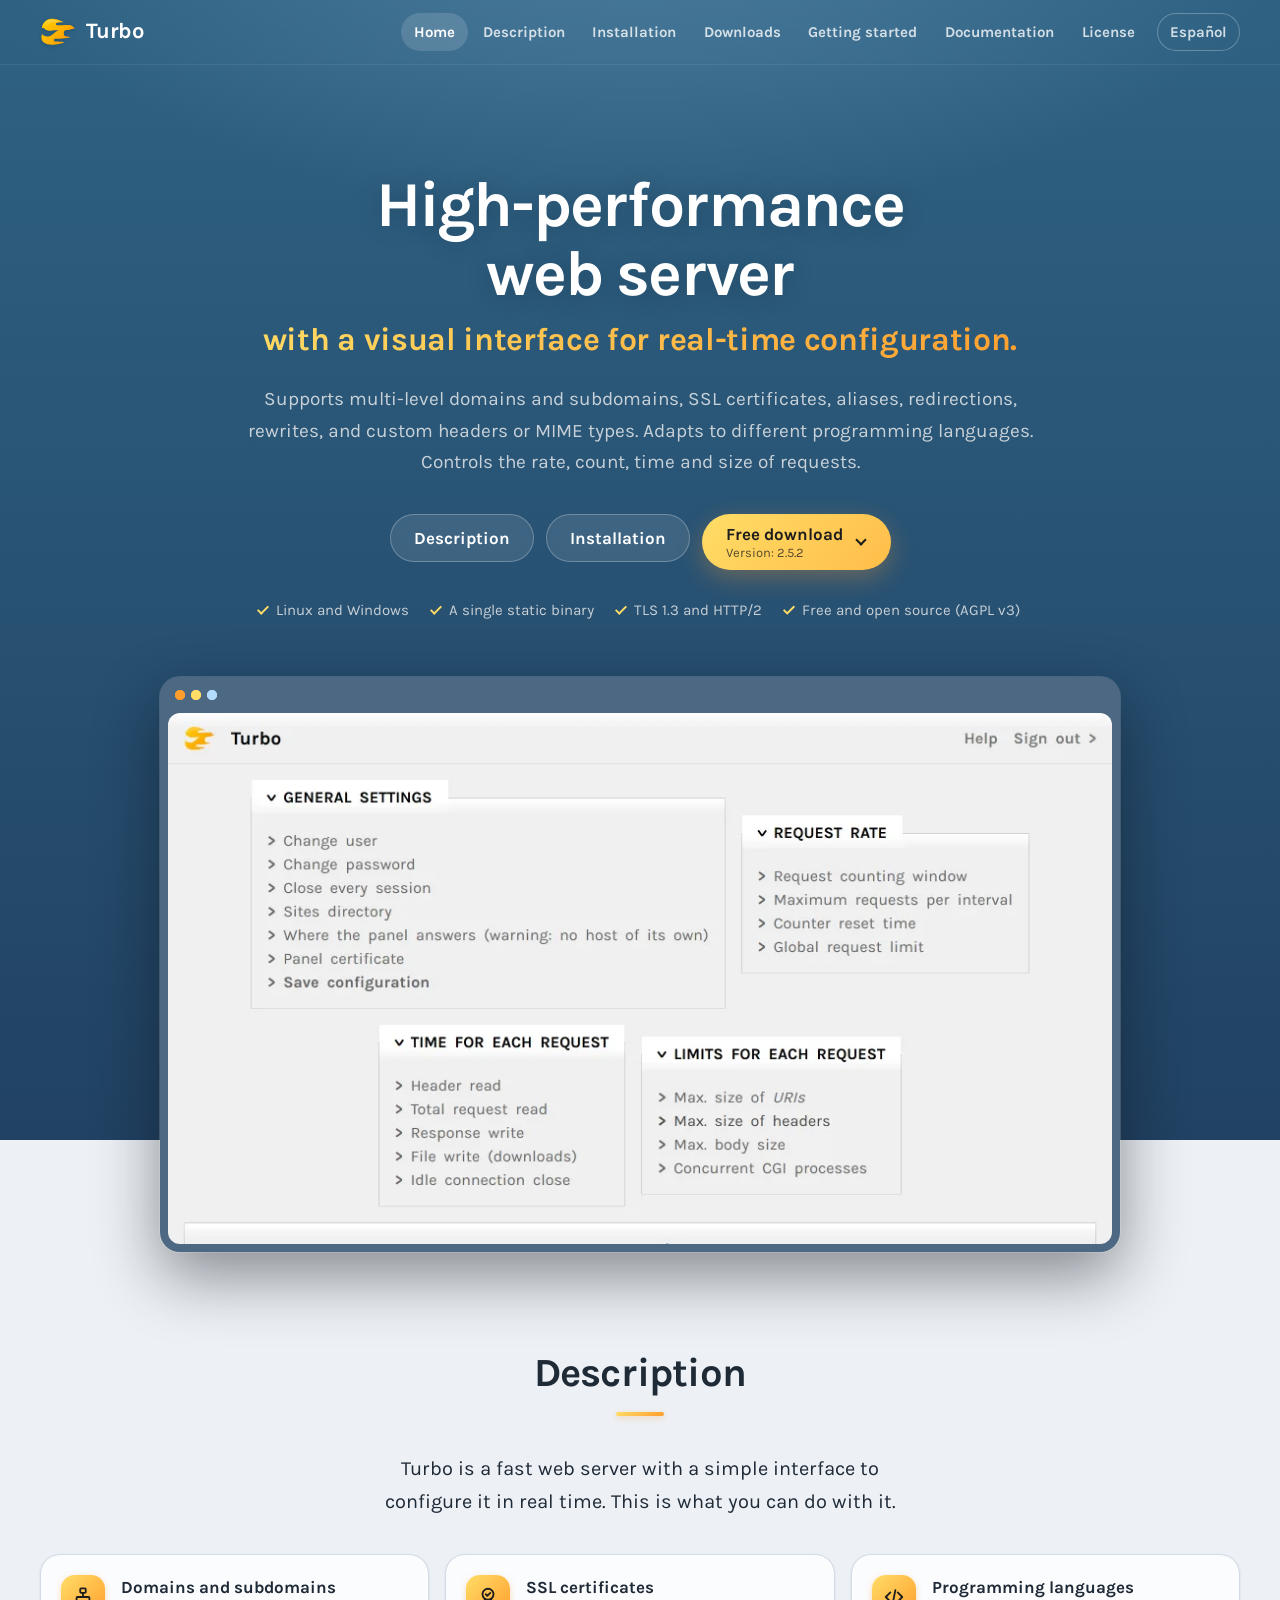
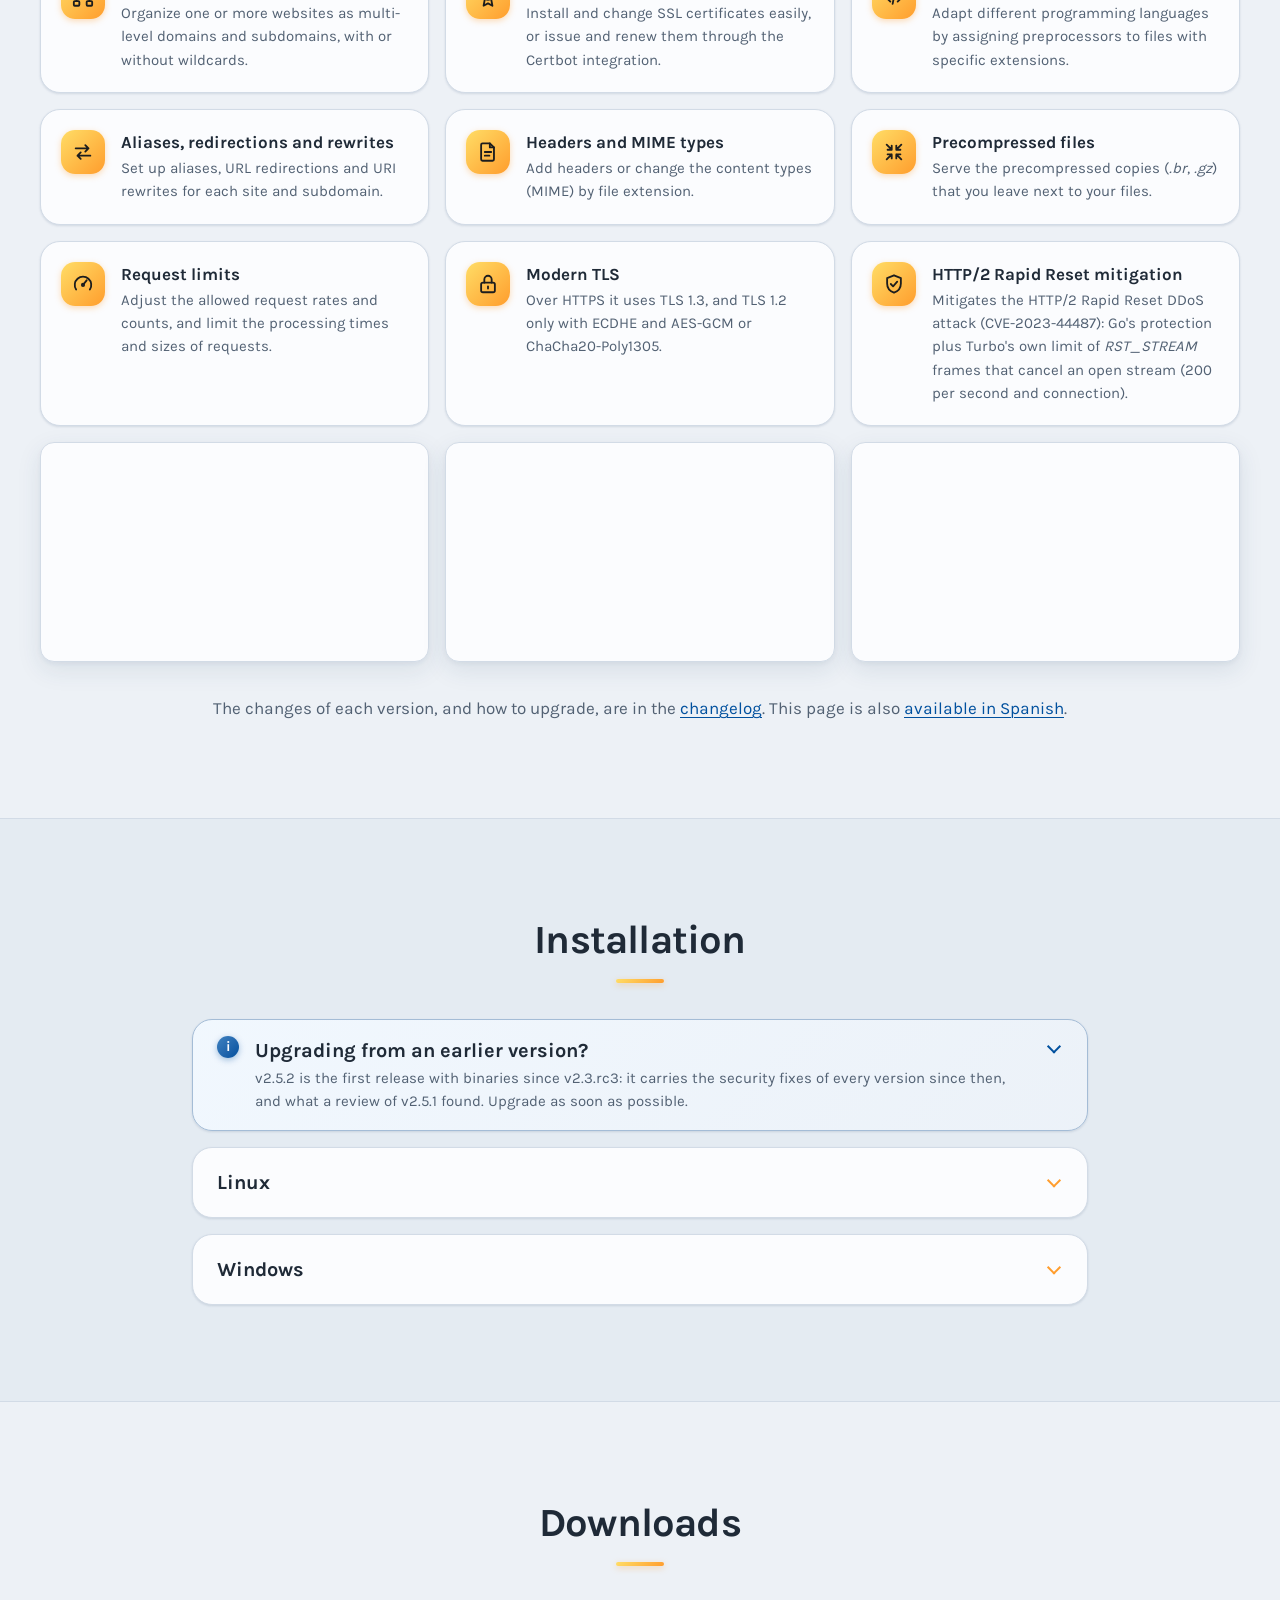
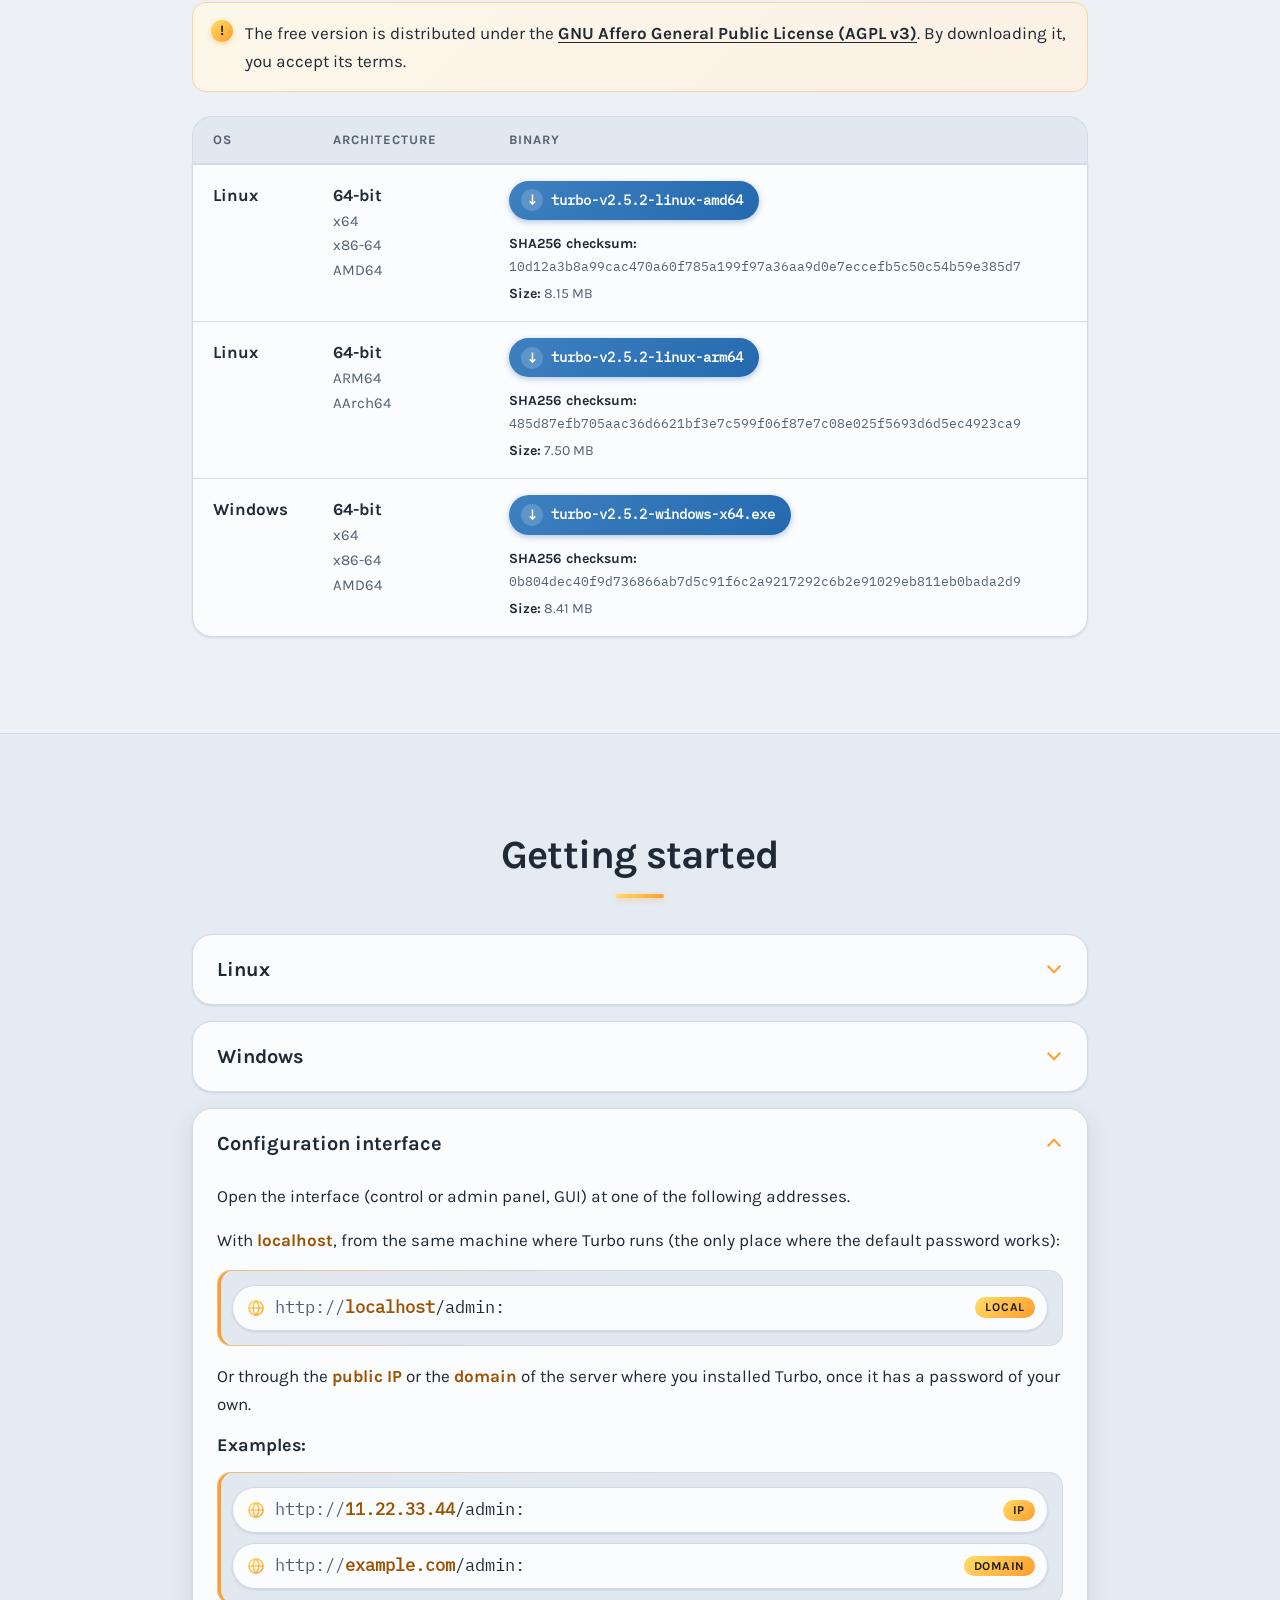
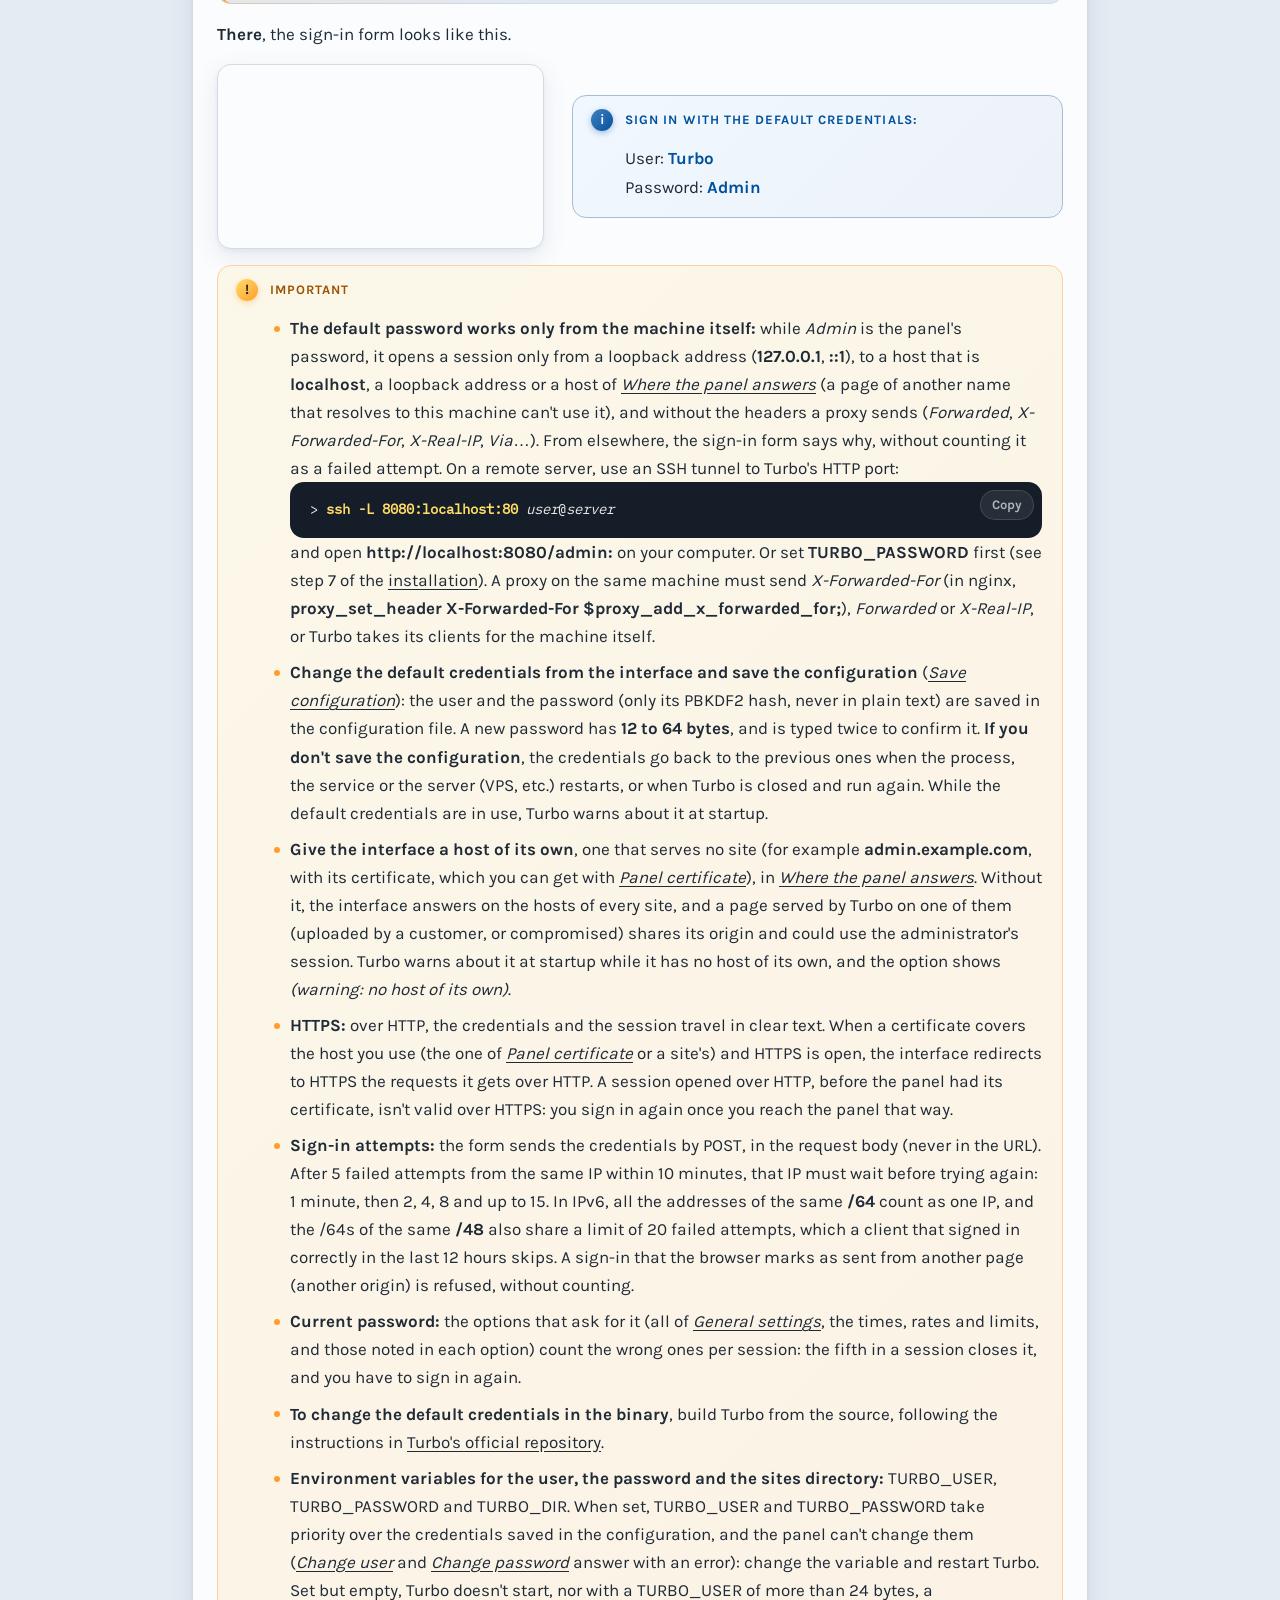
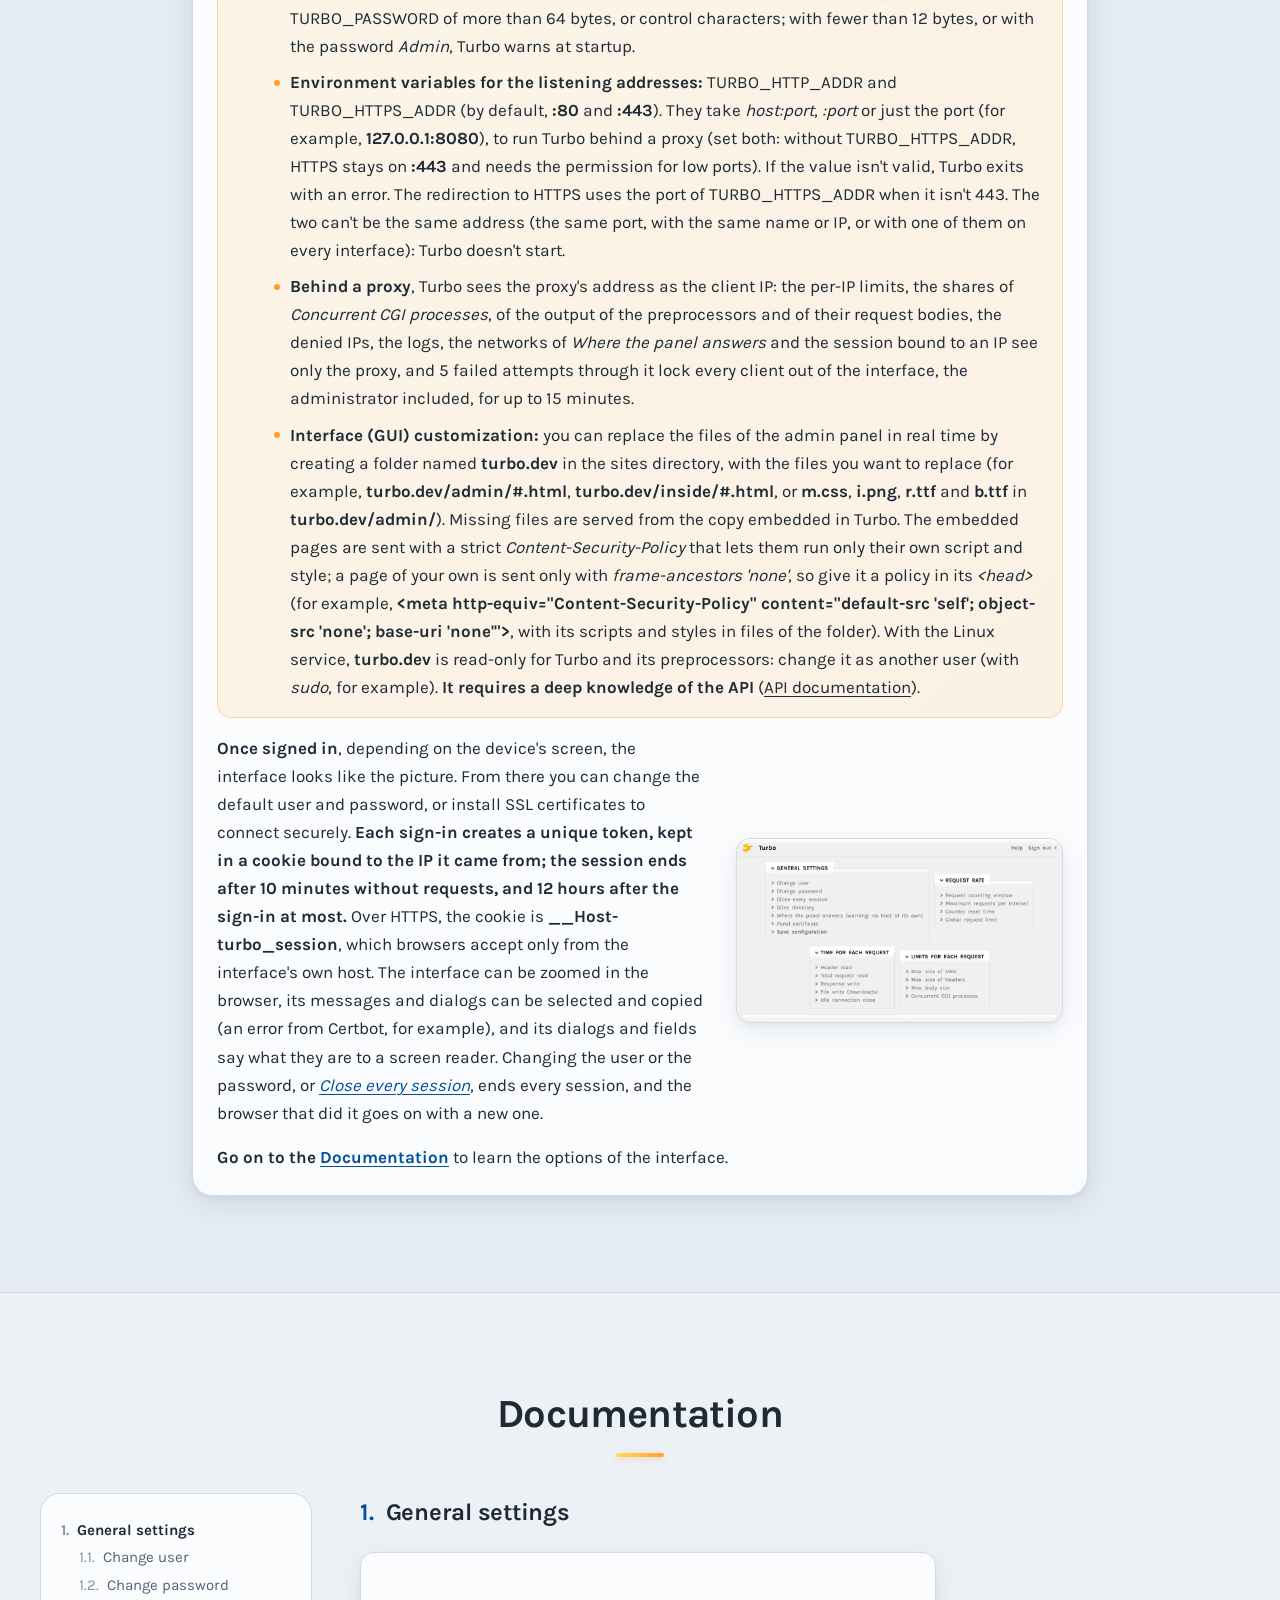
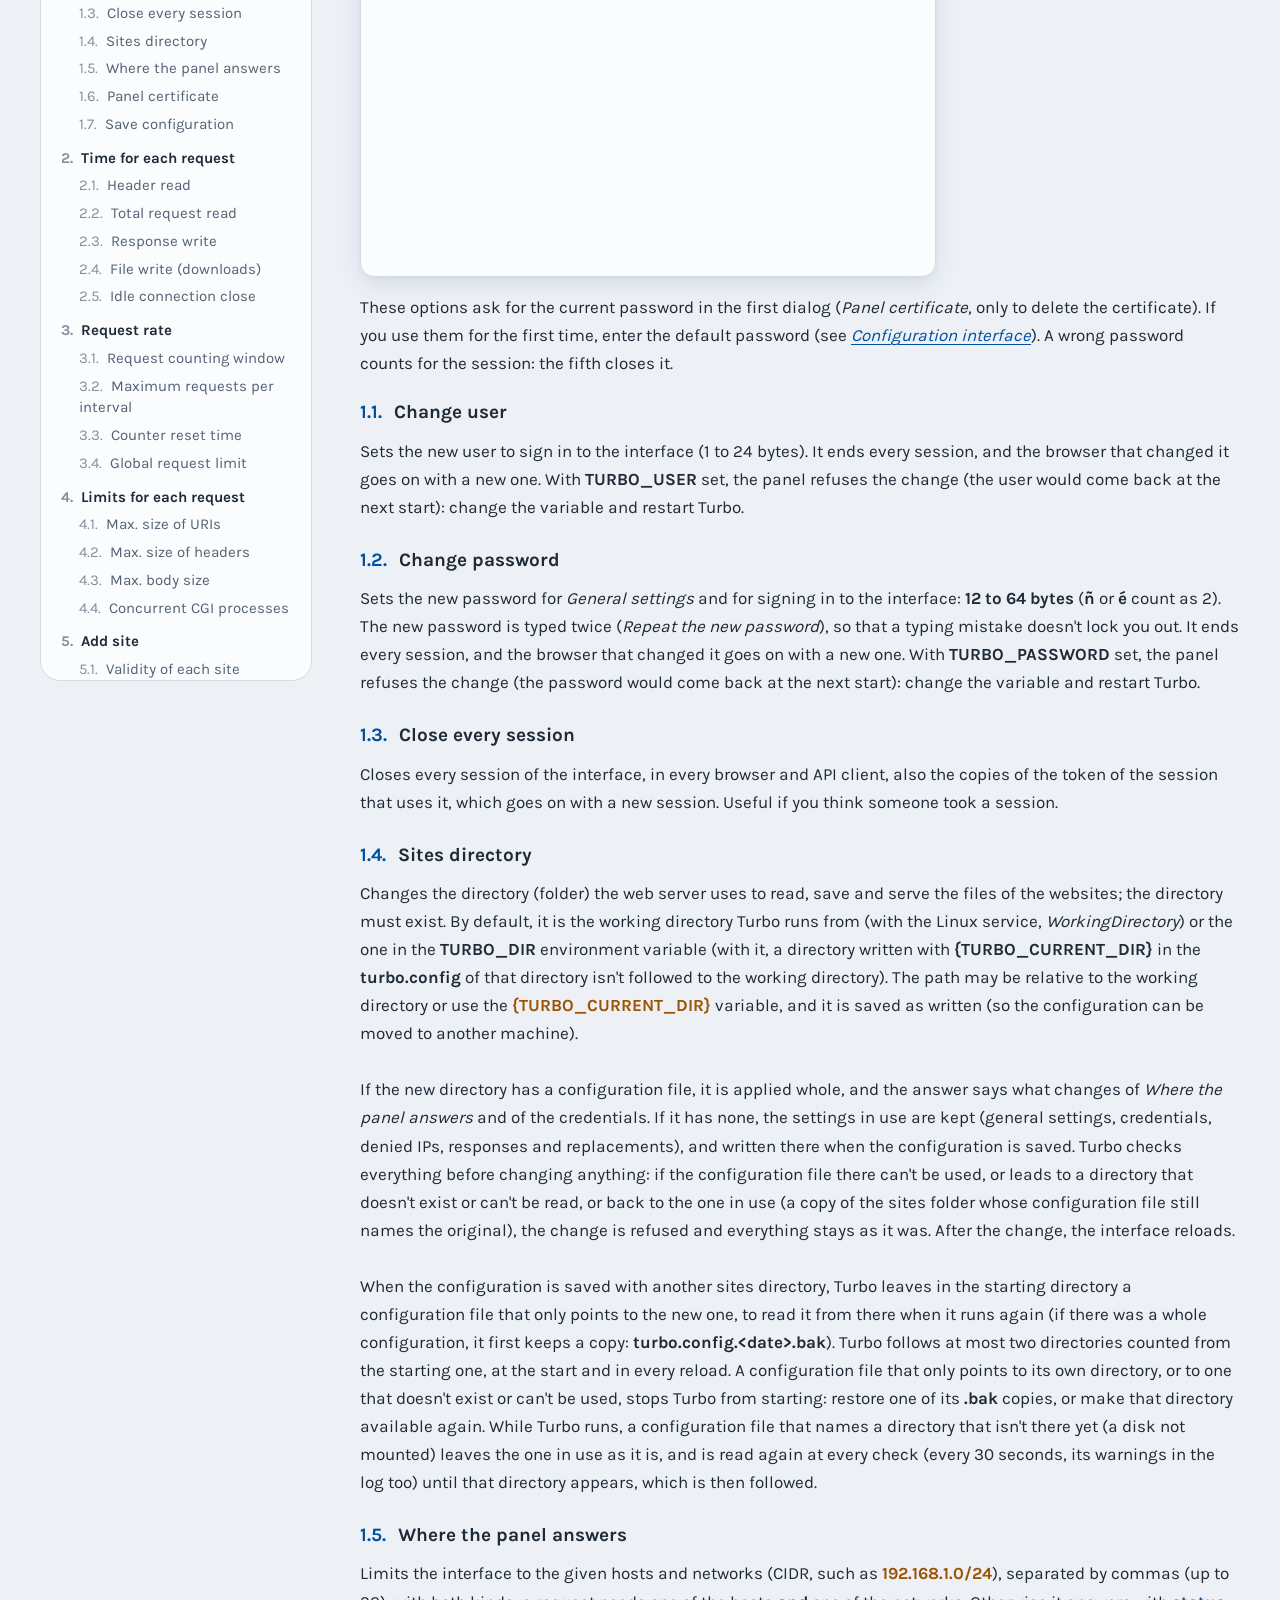
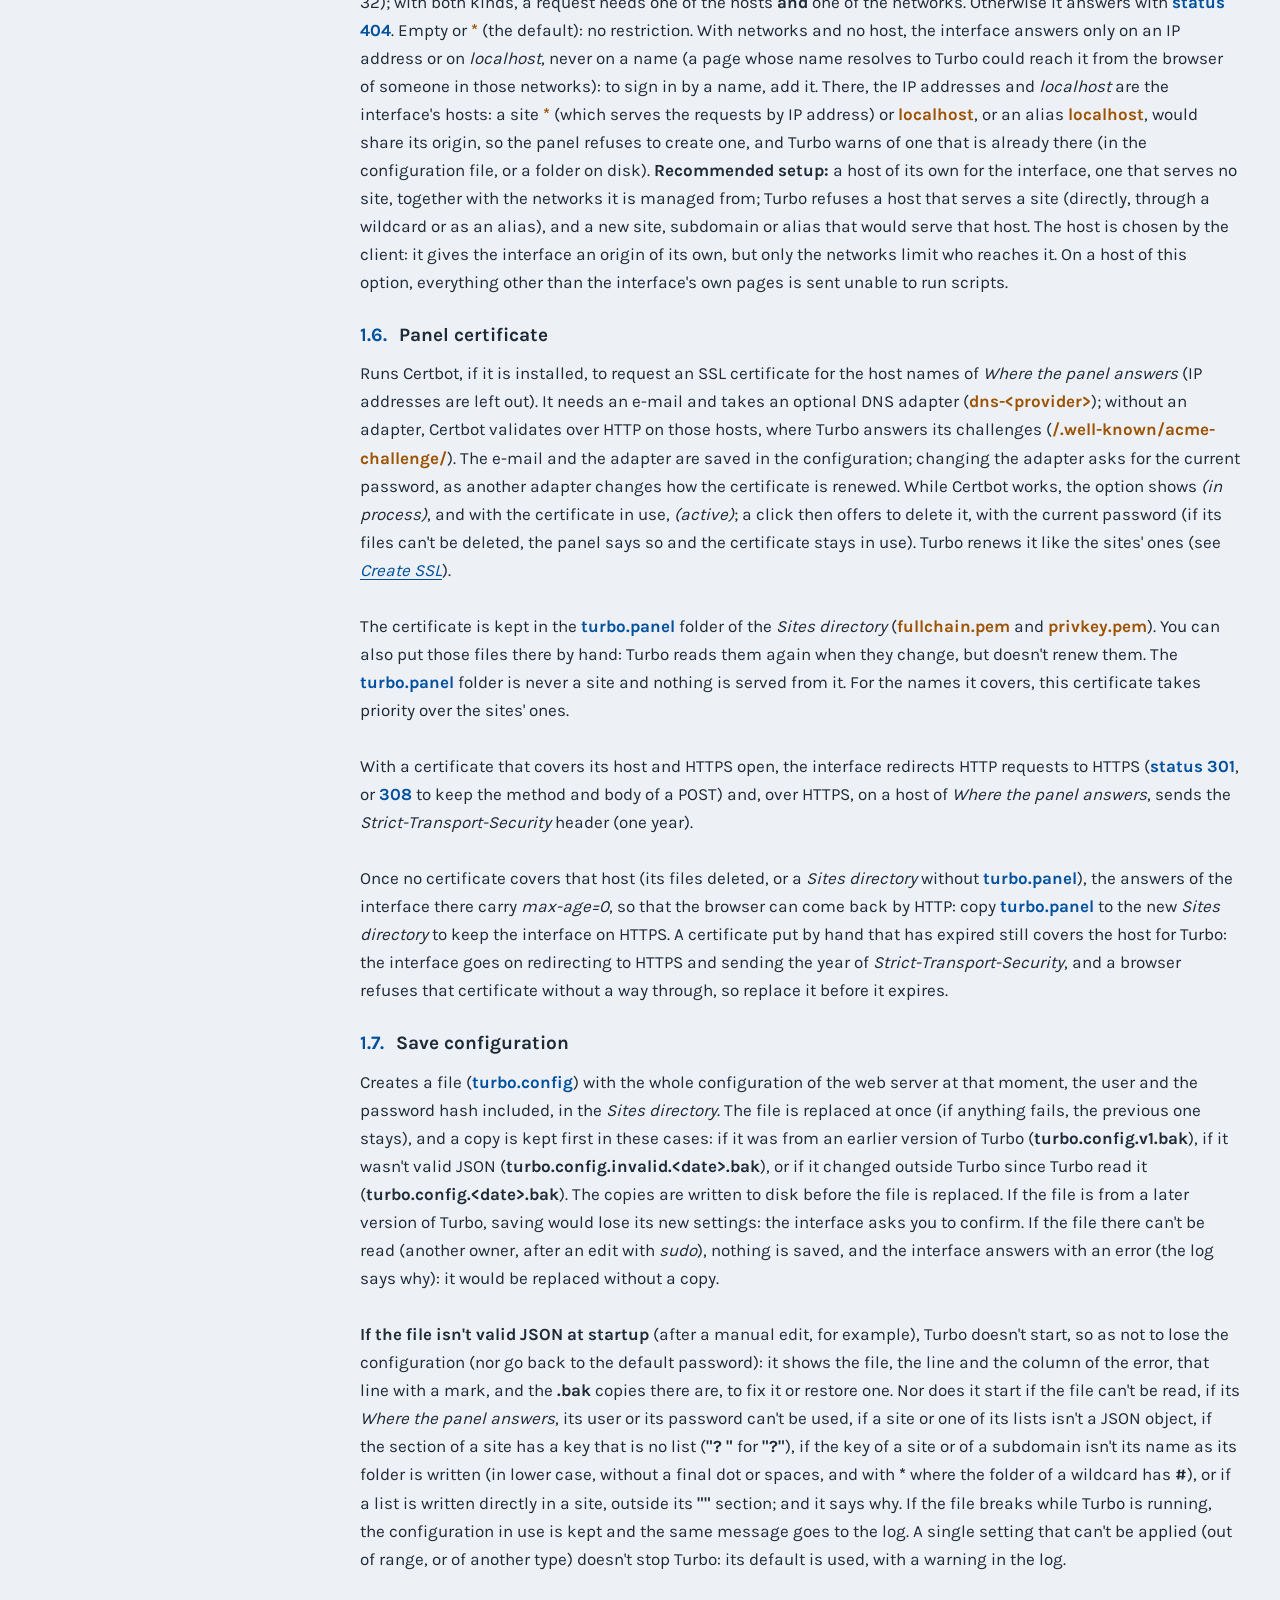
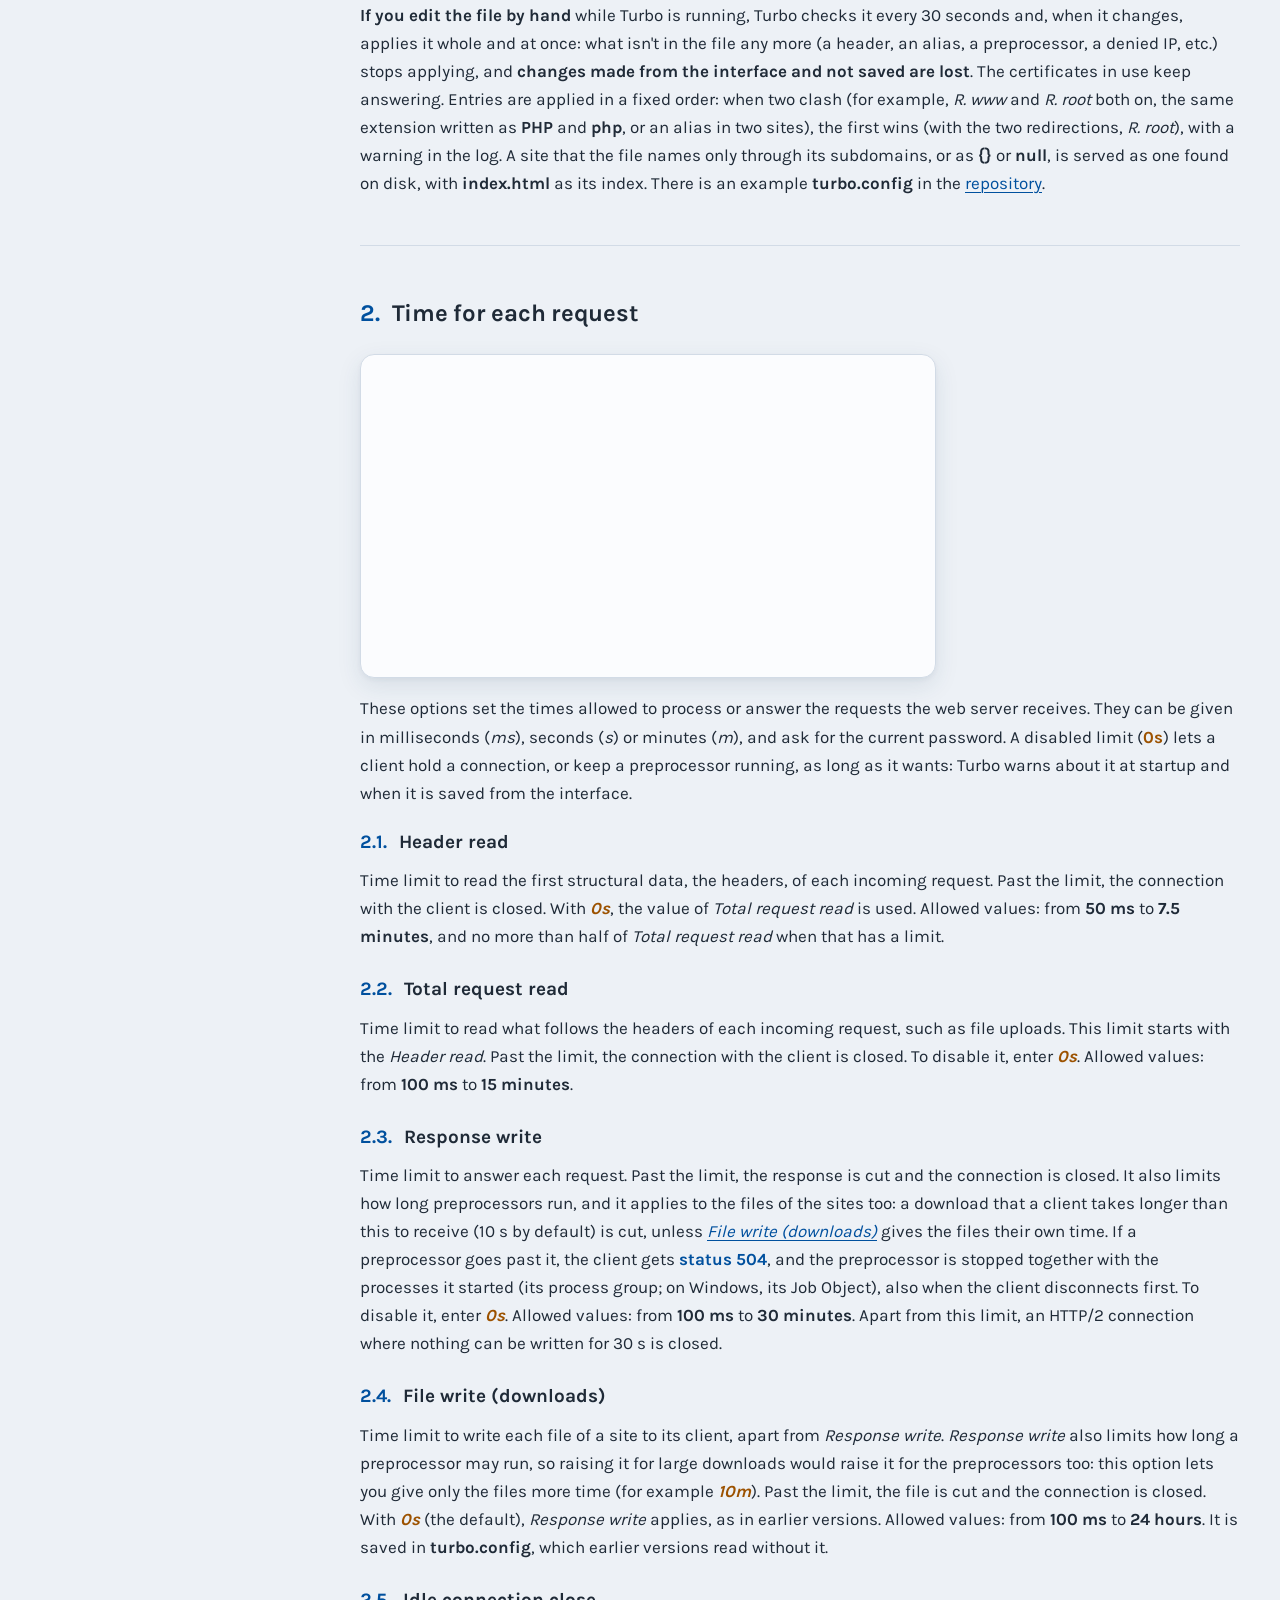
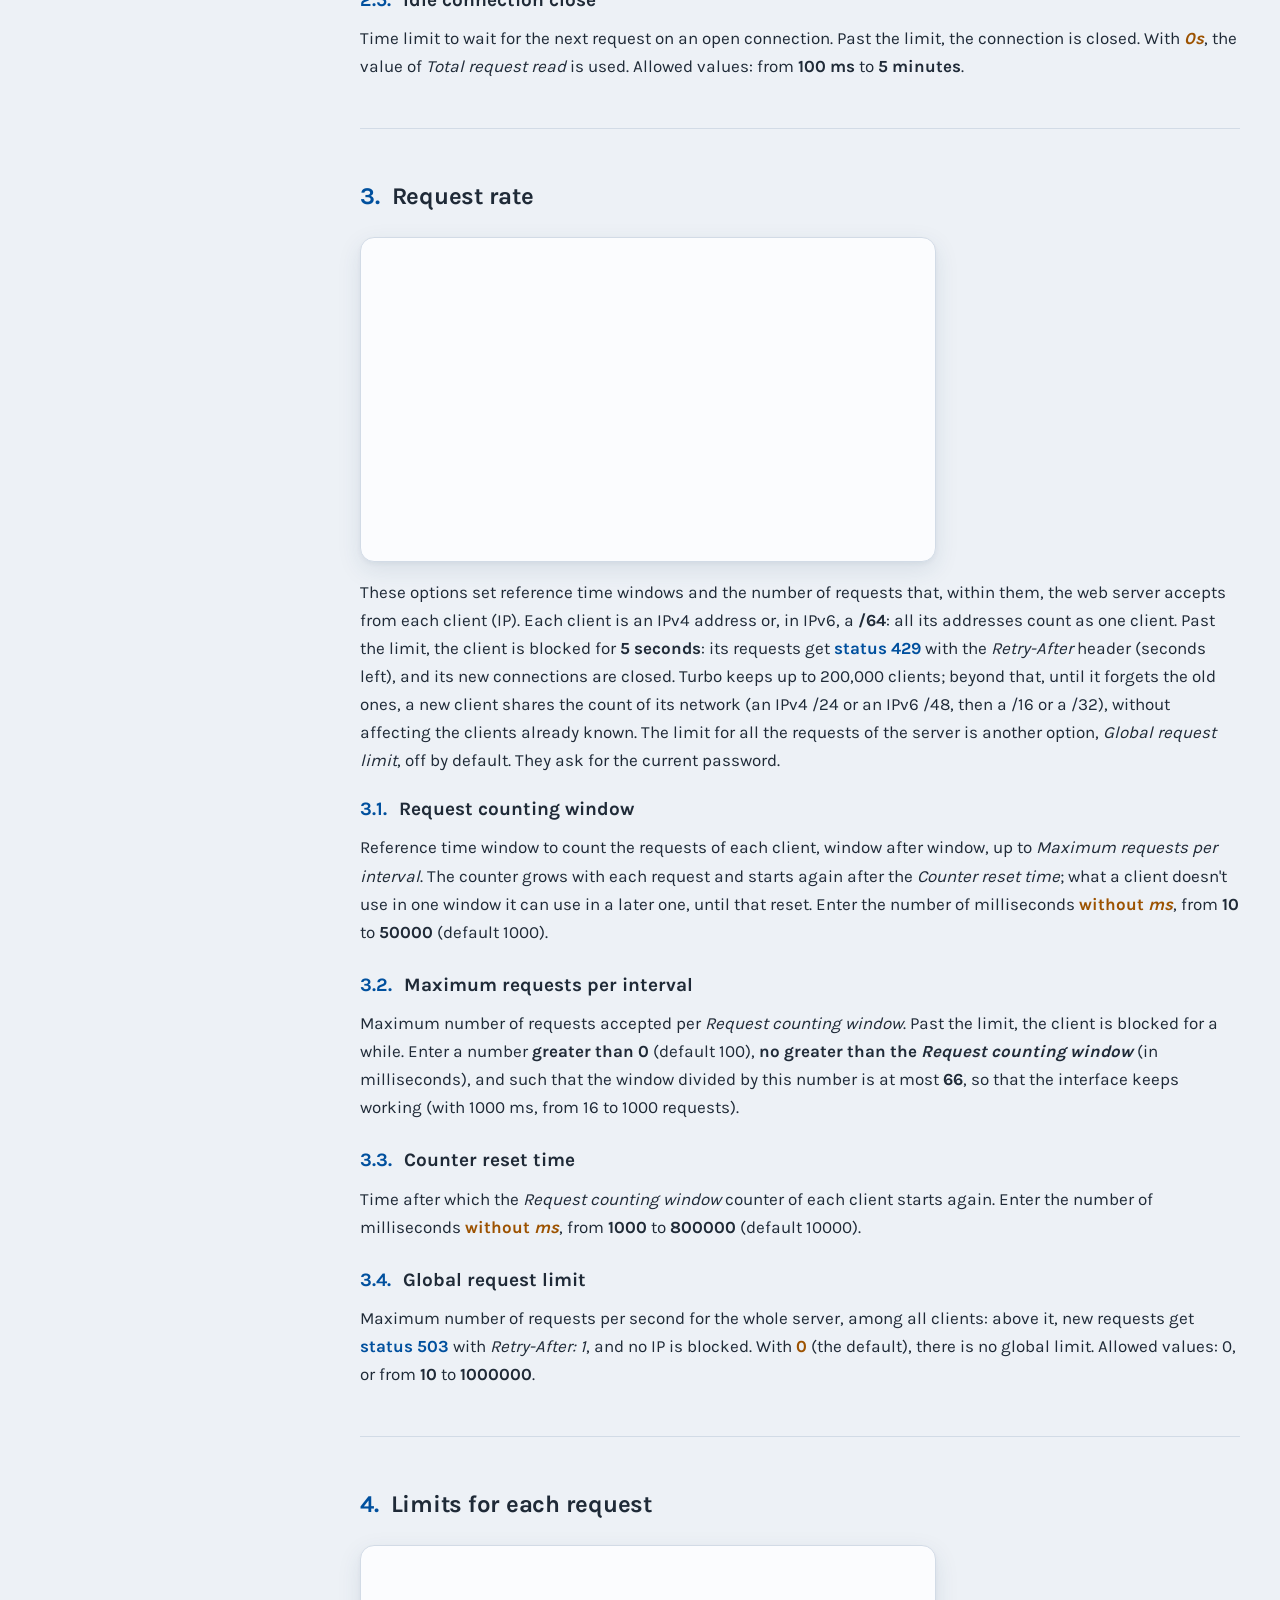
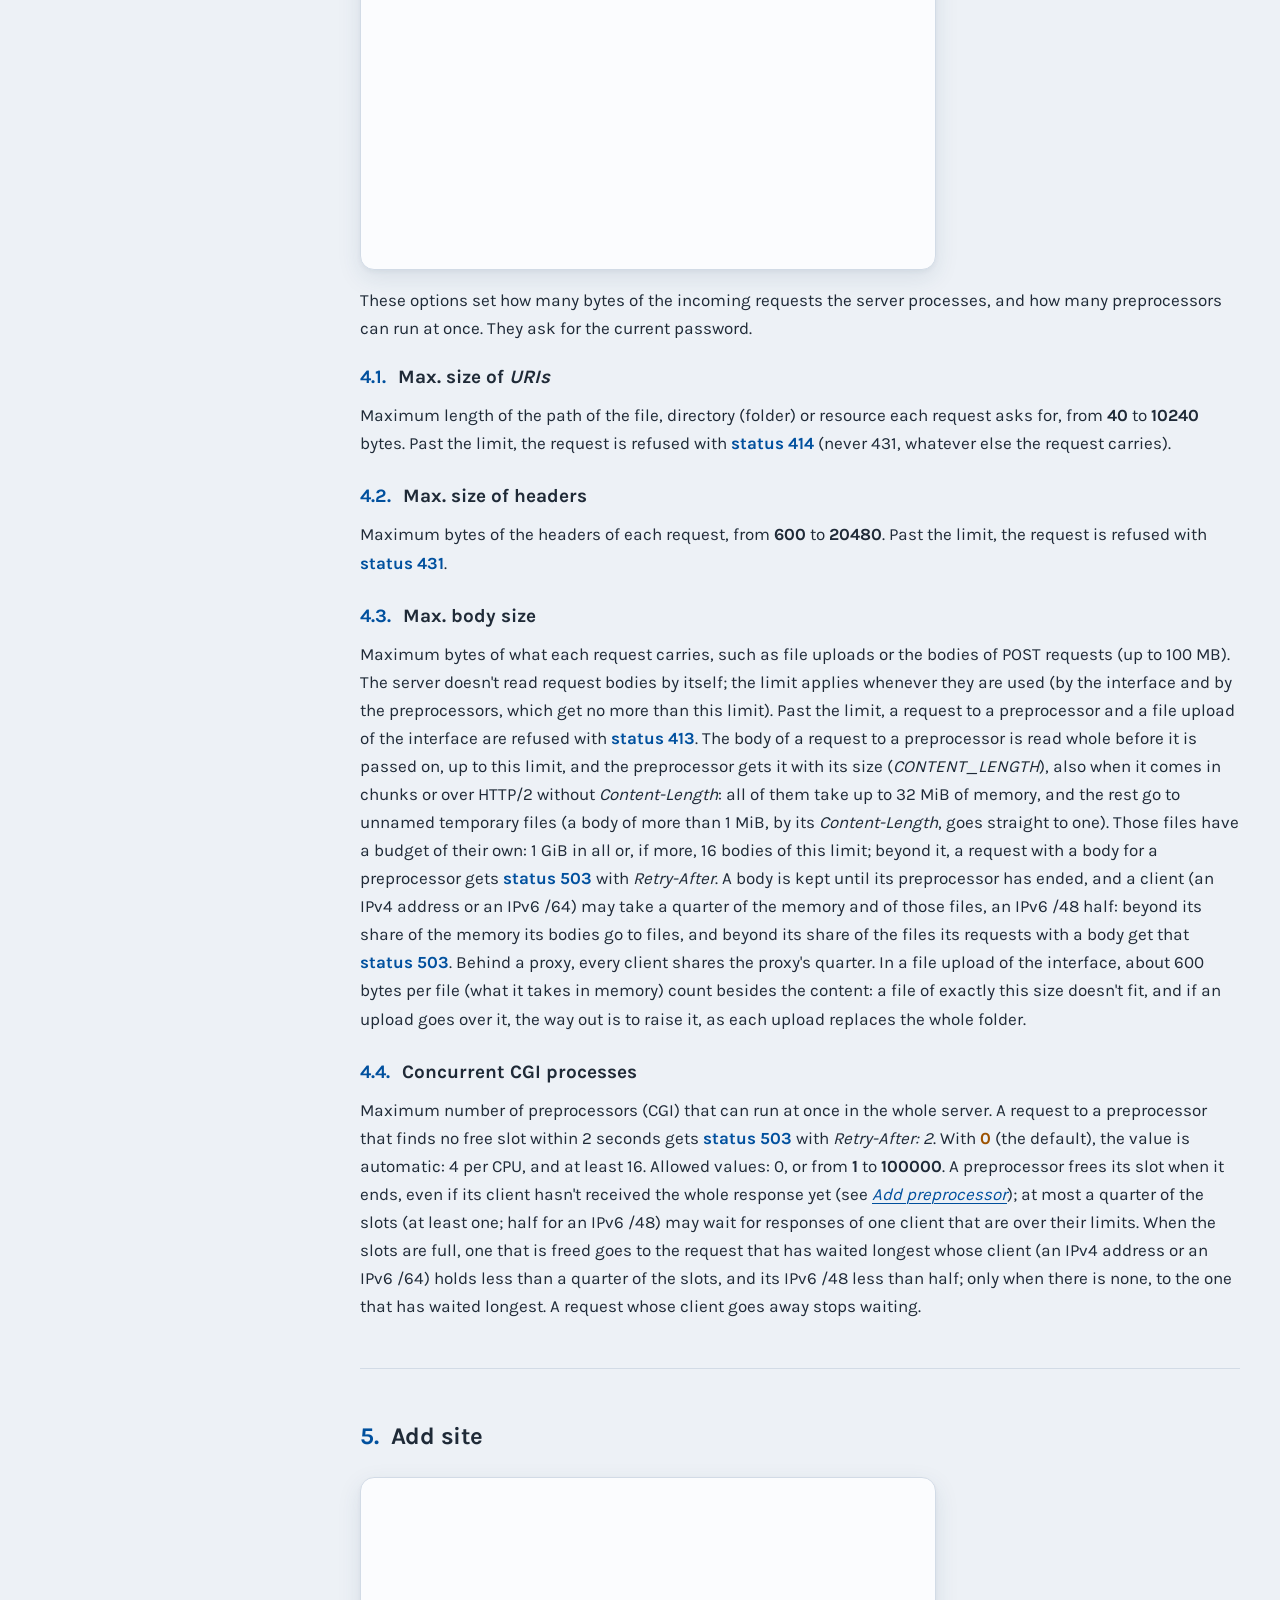
==== commit 81a5bf73: "v2.5.2. latest update." ====
--- a/index.html
+++ b/index.html
@@ -131,7 +131,7 @@
 		<article id="Install">
 			<h3>Installation</h3>
 			<details class="accordion info">
-				<summary><span><b>Upgrading from an earlier version?<small>v2.5.2 fixes what a review of v2.5.1 found, and carries the security fixes of v2.5.1 for v2.5 and earlier versions: upgrade as soon as possible.</small></b></span></summary>
+				<summary><span><b>Upgrading from an earlier version?<small>v2.5.2 is the first release with binaries since v2.3.rc3: it carries the security fixes of every version since then, and what a review of v2.5.1 found. Upgrade as soon as possible.</small></b></span></summary>
 				<p>Coming from v2.5.1, replace the binary (or your build): what is configured goes on doing the same, with the exceptions that the changelog lists in <i>Upgrading from v2.5.1</i>, the main ones below. Coming from v2.5, those of <i>Upgrading from v2.5</i> apply too, which follow them; coming from v2.4.4 or v2.4.3, those of <i>Upgrading from v2.4.4</i> as well. If you upgrade from v2.4.2, v2.4.1, v2.4 or v2.3.rc3, first read the upgrading section for your version in the <a target="_blank" rel="noopener" href="https://github.com/okzgn/turbo-go/blob/main/CHANGELOG.md">changelog</a> (and then those of the later ones), and back up the sites folder, <b>turbo.config</b> included.</p>
 				<p><b>Among the changes of v2.5.2:</b></p>
 				<ul class="list">
@@ -217,15 +217,15 @@
 
 							<h4 class="pre-title">Example:</h4>
 	<pre>&gt; cd <b class="c-aqua">$(mktemp -d)</b>
-&gt; <b class="c-yellow">wget https://github.com/okzgn/turbo-go/releases/download/v2.5.2/turbo-linux<b class="c-orange">-amd64</b></b></pre>
-							<blockquote class="note">On ARM64 (AArch64), download <b class="c-orange">turbo-linux-arm64</b> (and use that name in the next step). Check the download with the <b>SHA256SUMS</b> file of the release, downloaded into the same directory (<b>sha256sum -c --ignore-missing SHA256SUMS</b>: <i>--ignore-missing</i> checks only the binaries you downloaded). A release signed by its publisher also has a <b>SHA256SUMS.sig</b> file, which shows that the sums are the publisher's; <a target="_blank" rel="noopener" href="https://github.com/okzgn/turbo-go/blob/main/SECURITY.md">SECURITY.md</a> says how to check it.</blockquote>
+&gt; <b class="c-yellow">wget https://github.com/okzgn/turbo-go/releases/download/v2.5.2/turbo-v2.5.2-linux<b class="c-orange">-amd64</b></b></pre>
+							<blockquote class="note">On ARM64 (AArch64), download <b class="c-orange">turbo-v2.5.2-linux-arm64</b> (and use that name in the next step). Check the download with the <b>SHA256SUMS</b> file of the release, downloaded into the same directory (<b>sha256sum -c --ignore-missing SHA256SUMS</b>: <i>--ignore-missing</i> checks only the binaries you downloaded). A release signed by its publisher also has a <b>SHA256SUMS.sig</b> file, which shows that the sums are the publisher's; <a target="_blank" rel="noopener" href="https://github.com/okzgn/turbo-go/blob/main/SECURITY.md">SECURITY.md</a> says how to check it.</blockquote>
 
 					</li>
 					<li>
 						<span><b class="c-yellow">Install</b> the <b class="c-orange">downloaded binary</b> in <b class="c-aqua">/usr/local/bin/</b>, named <b>turbo</b>, owned by <i>root</i>, with read and execute permissions. It stays outside the sites directory, where the preprocessors can write, so they can't replace it.</span>
 
 						<h4 class="pre-title">Example:</h4>
-	<pre>&gt; sudo <b class="c-yellow">install -o root -g root -m 0755 turbo-linux<b class="c-orange">-amd64</b> <b class="c-aqua">/usr/local/bin/</b>turbo</b></pre>
+	<pre>&gt; sudo <b class="c-yellow">install -o root -g root -m 0755 turbo-v2.5.2-linux<b class="c-orange">-amd64</b> <b class="c-aqua">/usr/local/bin/</b>turbo</b></pre>
 
 						<blockquote class="note"><b>For testing</b>, go on from here to <a href="/#Get-started">Getting started</a>.</blockquote>
 					</li>
@@ -346,7 +346,7 @@
 						<span><b class="c-yellow"><a href="/#Downloads">Download</a></b> the Windows binary into the <b class="c-aqua">directory above</b>, named <b class="c-orange">turbo.exe</b>.</span>
 
 						<h4 class="pre-title">Example:</h4>
-	<pre>&gt; <b class="c-yellow">Invoke-WebRequest https://github.com/okzgn/turbo-go/releases/download/v2.5.2/turbo-windows-x64.exe -OutFile <b class="c-aqua">C:\server\</b><b class="c-orange">turbo.exe</b></b></pre>
+	<pre>&gt; <b class="c-yellow">Invoke-WebRequest https://github.com/okzgn/turbo-go/releases/download/v2.5.2/turbo-v2.5.2-windows-x64.exe -OutFile <b class="c-aqua">C:\server\</b><b class="c-orange">turbo.exe</b></b></pre>
 						<blockquote class="note">Check the download with the checksum in <a href="/#Downloads">Downloads</a> (<b>Get-FileHash C:\server\turbo.exe</b>).</blockquote>
 					</li>
 					<li>
@@ -379,28 +379,28 @@
 				<li><b>Linux</b></li>
 				<li><b>64-bit</b><br>x64<br>x86-64<br>AMD64</li>
 				<li class="dl-file">
-					<a href="https://github.com/okzgn/turbo-go/releases/download/v2.5.2/turbo-linux-amd64">turbo-linux-amd64</a>
+					<a href="https://github.com/okzgn/turbo-go/releases/download/v2.5.2/turbo-v2.5.2-linux-amd64">turbo-v2.5.2-linux-amd64</a>
 					<ul>
-						<li><b>SHA256 checksum:</b> <i class="checksum">PENDING: SHA-256 from SHA256SUMS on release</i></li>
-						<li><b>Size:</b> PENDING on release</li>
+						<li><b>SHA256 checksum:</b> <i class="checksum">10d12a3b8a99cac470a60f785a199f97a36aa9d0e7eccefb5c50c54b59e385d7</i></li>
+						<li><b>Size:</b> 8.15 MB</li>
 					</ul>
 				</li>
 				<li><b>Linux</b></li>
 				<li><b>64-bit</b><br>ARM64<br>AArch64</li>
 				<li class="dl-file">
-					<a href="https://github.com/okzgn/turbo-go/releases/download/v2.5.2/turbo-linux-arm64">turbo-linux-arm64</a>
+					<a href="https://github.com/okzgn/turbo-go/releases/download/v2.5.2/turbo-v2.5.2-linux-arm64">turbo-v2.5.2-linux-arm64</a>
 					<ul>
-						<li><b>SHA256 checksum:</b> <i class="checksum">PENDING: SHA-256 from SHA256SUMS on release</i></li>
-						<li><b>Size:</b> PENDING on release</li>
+						<li><b>SHA256 checksum:</b> <i class="checksum">485d87efb705aac36d6621bf3e7c599f06f87e7c08e025f5693d6d5ec4923ca9</i></li>
+						<li><b>Size:</b> 7.50 MB</li>
 					</ul>
 				</li>
 				<li><b>Windows</b></li>
 				<li><b>64-bit</b><br>x64<br>x86-64<br>AMD64</li>
 				<li class="dl-file">
-					<a href="https://github.com/okzgn/turbo-go/releases/download/v2.5.2/turbo-windows-x64.exe">turbo-windows-x64.exe</a>
+					<a href="https://github.com/okzgn/turbo-go/releases/download/v2.5.2/turbo-v2.5.2-windows-x64.exe">turbo-v2.5.2-windows-x64.exe</a>
 					<ul>
-						<li><b>SHA256 checksum:</b> <i class="checksum">PENDING: SHA-256 from SHA256SUMS on release</i></li>
-						<li><b>Size:</b> PENDING on release</li>
+						<li><b>SHA256 checksum:</b> <i class="checksum">0b804dec40f9d736866ab7d5c91f6c2a9217292c6b2e91029eb811eb0bada2d9</i></li>
+						<li><b>Size:</b> 8.41 MB</li>
 					</ul>
 				</li>
 			</ul>
@@ -486,8 +486,8 @@
 						<li><b>Current password:</b> the options that ask for it (all of <a href="/#cp"><i>General settings</i></a>, the times, rates and limits, and those noted in each option) count the wrong ones per session: the fifth in a session closes it, and you have to sign in again.</li>
 						<li><b>To change the default credentials in the binary</b>, build Turbo from the source, following the instructions in <a target="_blank" rel="noopener" href="https://github.com/okzgn/turbo-go">Turbo's official repository</a>.</li>
 						<li><b>Environment variables for the user, the password and the sites directory:</b> TURBO_USER, TURBO_PASSWORD and TURBO_DIR. When set, TURBO_USER and TURBO_PASSWORD take priority over the credentials saved in the configuration, and the panel can't change them (<a href="/#cp-0"><i>Change user</i></a> and <a href="/#cp-1"><i>Change password</i></a> answer with an error): change the variable and restart Turbo. Set but empty, Turbo doesn't start, nor with a TURBO_USER of more than 24 bytes, a TURBO_PASSWORD of more than 64 bytes, or control characters; with fewer than 12 bytes, or with the password <i>Admin</i>, Turbo warns at startup.</li>
-						<li><b>Environment variables for the listening addresses:</b> TURBO_HTTP_ADDR and TURBO_HTTPS_ADDR (by default, <b>:80</b> and <b>:443</b>). They take <i>host:port</i>, <i>:port</i> or just the port (for example, <b>127.0.0.1:8080</b>), to run Turbo behind a proxy (set both: without TURBO_HTTPS_ADDR, HTTPS stays on <b>:443</b> and needs the permission for low ports). If the value isn't valid, Turbo exits with an error. The redirection to HTTPS uses the port of TURBO_HTTPS_ADDR when it isn't 443.</li>
-						<li><b>Behind a proxy</b>, Turbo sees the proxy's address as the client IP: the per-IP limits, the shares of <i>Concurrent CGI processes</i>, the denied IPs, the logs, the networks of <i>Where the panel answers</i> and the session bound to an IP see only the proxy, and 5 failed attempts through it lock every client out of the interface, the administrator included, for up to 15 minutes.</li>
+						<li><b>Environment variables for the listening addresses:</b> TURBO_HTTP_ADDR and TURBO_HTTPS_ADDR (by default, <b>:80</b> and <b>:443</b>). They take <i>host:port</i>, <i>:port</i> or just the port (for example, <b>127.0.0.1:8080</b>), to run Turbo behind a proxy (set both: without TURBO_HTTPS_ADDR, HTTPS stays on <b>:443</b> and needs the permission for low ports). If the value isn't valid, Turbo exits with an error. The redirection to HTTPS uses the port of TURBO_HTTPS_ADDR when it isn't 443. The two can't be the same address (the same port, with the same name or IP, or with one of them on every interface): Turbo doesn't start.</li>
+						<li><b>Behind a proxy</b>, Turbo sees the proxy's address as the client IP: the per-IP limits, the shares of <i>Concurrent CGI processes</i>, of the output of the preprocessors and of their request bodies, the denied IPs, the logs, the networks of <i>Where the panel answers</i> and the session bound to an IP see only the proxy, and 5 failed attempts through it lock every client out of the interface, the administrator included, for up to 15 minutes.</li>
 						<li><b>Interface (GUI) customization:</b> you can replace the files of the admin panel in real time by creating a folder named <b>turbo.dev</b> in the sites directory, with the files you want to replace (for example, <b>turbo.dev/admin/#.html</b>, <b>turbo.dev/inside/#.html</b>, or <b>m.css</b>, <b>i.png</b>, <b>r.ttf</b> and <b>b.ttf</b> in <b>turbo.dev/admin/</b>). Missing files are served from the copy embedded in Turbo. The embedded pages are sent with a strict <i>Content-Security-Policy</i> that lets them run only their own script and style; a page of your own is sent only with <i>frame-ancestors 'none'</i>, so give it a policy in its <i>&lt;head&gt;</i> (for example, <b>&lt;meta http-equiv="Content-Security-Policy" content="default-src 'self'; object-src 'none'; base-uri 'none'"&gt;</b>, with its scripts and styles in files of the folder). With the Linux service, <b>turbo.dev</b> is read-only for Turbo and its preprocessors: change it as another user (with <i>sudo</i>, for example). <b>It requires a deep knowledge of the API</b> (<a href="https://github.com/okzgn/turbo-go/blob/main/API_SPECIFICATION.md">API documentation</a>).</li>
 					</ul>
 				</blockquote>
@@ -529,7 +529,7 @@
 						</li>
 						<li>
 							<h5 id="cp-3">Sites directory</h5><br>
-							<span>Changes the directory (folder) the web server uses to read, save and serve the files of the websites; the directory must exist. By default, it is the working directory Turbo runs from (with the Linux service, <i>WorkingDirectory</i>) or the one in the <b>TURBO_DIR</b> environment variable (with it, a directory written with <b>{TURBO_CURRENT_DIR}</b> in the <b>turbo.config</b> of that directory isn't followed to the working directory). The path may be relative to the working directory or use the <b class="c-yellow">{TURBO_CURRENT_DIR}</b> variable, and it is saved as written (so the configuration can be moved to another machine).<br><br>If the new directory has a configuration file, it is applied whole, and the answer says what changes of <i>Where the panel answers</i> and of the credentials. If it has none, the settings in use are kept (general settings, credentials, denied IPs, responses and replacements), and written there when the configuration is saved. Turbo checks everything before changing anything: if the configuration file there can't be used, or leads to a directory that doesn't exist or can't be read, the change is refused and everything stays as it was. After the change, the interface reloads.<br><br>When the configuration is saved with another sites directory, Turbo leaves in the starting directory a configuration file that only points to the new one, to read it from there when it runs again (if there was a whole configuration, it first keeps a copy: <b>turbo.config.&lt;date&gt;.bak</b>). Turbo follows at most two directories counted from the starting one, at the start and in every reload. A configuration file that only points to its own directory, or to one that doesn't exist or can't be used, stops Turbo from starting: restore one of its <b>.bak</b> copies, or make that directory available again.</span>
+							<span>Changes the directory (folder) the web server uses to read, save and serve the files of the websites; the directory must exist. By default, it is the working directory Turbo runs from (with the Linux service, <i>WorkingDirectory</i>) or the one in the <b>TURBO_DIR</b> environment variable (with it, a directory written with <b>{TURBO_CURRENT_DIR}</b> in the <b>turbo.config</b> of that directory isn't followed to the working directory). The path may be relative to the working directory or use the <b class="c-yellow">{TURBO_CURRENT_DIR}</b> variable, and it is saved as written (so the configuration can be moved to another machine).<br><br>If the new directory has a configuration file, it is applied whole, and the answer says what changes of <i>Where the panel answers</i> and of the credentials. If it has none, the settings in use are kept (general settings, credentials, denied IPs, responses and replacements), and written there when the configuration is saved. Turbo checks everything before changing anything: if the configuration file there can't be used, or leads to a directory that doesn't exist or can't be read, or back to the one in use (a copy of the sites folder whose configuration file still names the original), the change is refused and everything stays as it was. After the change, the interface reloads.<br><br>When the configuration is saved with another sites directory, Turbo leaves in the starting directory a configuration file that only points to the new one, to read it from there when it runs again (if there was a whole configuration, it first keeps a copy: <b>turbo.config.&lt;date&gt;.bak</b>). Turbo follows at most two directories counted from the starting one, at the start and in every reload. A configuration file that only points to its own directory, or to one that doesn't exist or can't be used, stops Turbo from starting: restore one of its <b>.bak</b> copies, or make that directory available again. While Turbo runs, a configuration file that names a directory that isn't there yet (a disk not mounted) leaves the one in use as it is, and is read again at every check (every 30 seconds, its warnings in the log too) until that directory appears, which is then followed.</span>
 						</li>
 						<li>
 							<h5 id="cp-4">Where the panel answers</h5><br>
@@ -537,11 +537,11 @@
 						</li>
 						<li>
 							<h5 id="cp-5">Panel certificate</h5><br>
-							<span>Runs Certbot, if it is installed, to request an SSL certificate for the host names of <i>Where the panel answers</i> (IP addresses are left out). It needs an e-mail and takes an optional DNS adapter (<b class="c-yellow">dns-&lt;provider&gt;</b>); without an adapter, Certbot validates over HTTP on those hosts, where Turbo answers its challenges (<b class="c-yellow">/.well-known/acme-challenge/</b>). The e-mail and the adapter are saved in the configuration; changing the adapter asks for the current password, as another adapter changes how the certificate is renewed. While Certbot works, the option shows <i>(in process)</i>, and with the certificate in use, <i>(active)</i>; a click then offers to delete it, with the current password (if its files can't be deleted, the panel says so and the certificate stays in use). Turbo renews it like the sites' ones (see <a href="/#oss-1"><i>Create SSL</i></a>).<br><br>The certificate is kept in the <b class="c-aqua">turbo.panel</b> folder of the <i>Sites directory</i> (<b class="c-yellow">fullchain.pem</b> and <b class="c-yellow">privkey.pem</b>). You can also put those files there by hand: Turbo reads them again when they change, but doesn't renew them. The <b class="c-aqua">turbo.panel</b> folder is never a site and nothing is served from it. For the names it covers, this certificate takes priority over the sites' ones.<br><br>With a certificate that covers its host and HTTPS open, the interface redirects HTTP requests to HTTPS (<b class="c-aqua">status 301</b>, or <b class="c-aqua">308</b> to keep the method and body of a POST) and, over HTTPS, on a host of <i>Where the panel answers</i>, sends the <i>Strict-Transport-Security</i> header (one year).</span>
+							<span>Runs Certbot, if it is installed, to request an SSL certificate for the host names of <i>Where the panel answers</i> (IP addresses are left out). It needs an e-mail and takes an optional DNS adapter (<b class="c-yellow">dns-&lt;provider&gt;</b>); without an adapter, Certbot validates over HTTP on those hosts, where Turbo answers its challenges (<b class="c-yellow">/.well-known/acme-challenge/</b>). The e-mail and the adapter are saved in the configuration; changing the adapter asks for the current password, as another adapter changes how the certificate is renewed. While Certbot works, the option shows <i>(in process)</i>, and with the certificate in use, <i>(active)</i>; a click then offers to delete it, with the current password (if its files can't be deleted, the panel says so and the certificate stays in use). Turbo renews it like the sites' ones (see <a href="/#oss-1"><i>Create SSL</i></a>).<br><br>The certificate is kept in the <b class="c-aqua">turbo.panel</b> folder of the <i>Sites directory</i> (<b class="c-yellow">fullchain.pem</b> and <b class="c-yellow">privkey.pem</b>). You can also put those files there by hand: Turbo reads them again when they change, but doesn't renew them. The <b class="c-aqua">turbo.panel</b> folder is never a site and nothing is served from it. For the names it covers, this certificate takes priority over the sites' ones.<br><br>With a certificate that covers its host and HTTPS open, the interface redirects HTTP requests to HTTPS (<b class="c-aqua">status 301</b>, or <b class="c-aqua">308</b> to keep the method and body of a POST) and, over HTTPS, on a host of <i>Where the panel answers</i>, sends the <i>Strict-Transport-Security</i> header (one year).<br><br>Once no certificate covers that host (its files deleted, or a <i>Sites directory</i> without <b class="c-aqua">turbo.panel</b>), the answers of the interface there carry <i>max-age=0</i>, so that the browser can come back by HTTP: copy <b class="c-aqua">turbo.panel</b> to the new <i>Sites directory</i> to keep the interface on HTTPS. A certificate put by hand that has expired still covers the host for Turbo: the interface goes on redirecting to HTTPS and sending the year of <i>Strict-Transport-Security</i>, and a browser refuses that certificate without a way through, so replace it before it expires.</span>
 						</li>
 						<li>
 							<h5 id="cp-6">Save configuration</h5><br>
-							<span>Creates a file (<b class="c-aqua">turbo.config</b>) with the whole configuration of the web server at that moment, the user and the password hash included, in the <i>Sites directory</i>. The file is replaced at once (if anything fails, the previous one stays), and a copy is kept first in these cases: if it was from an earlier version of Turbo (<b>turbo.config.v1.bak</b>), if it wasn't valid JSON (<b>turbo.config.invalid.&lt;date&gt;.bak</b>), or if it changed outside Turbo since Turbo read it (<b>turbo.config.&lt;date&gt;.bak</b>). The copies are written to disk before the file is replaced. If the file is from a later version of Turbo, saving would lose its new settings: the interface asks you to confirm.<br><br><b>If the file isn't valid JSON at startup</b> (after a manual edit, for example), Turbo doesn't start, so as not to lose the configuration (nor go back to the default password): it shows the file, the line and the column of the error, that line with a mark, and the <b>.bak</b> copies there are, to fix it or restore one. Nor does it start if the file can't be read, if its <i>Where the panel answers</i>, its user or its password can't be used, if a site or one of its lists isn't a JSON object, if the section of a site has a key that is no list (<b>"? "</b> for <b>"?"</b>), if the key of a site or of a subdomain isn't its name as its folder is written (in lower case, without a final dot or spaces, and with <b>*</b> where the folder of a wildcard has <b>#</b>), or if a list is written directly in a site, outside its <b>""</b> section; and it says why. If the file breaks while Turbo is running, the configuration in use is kept and the same message goes to the log. A single setting that can't be applied (out of range, or of another type) doesn't stop Turbo: its default is used, with a warning in the log.<br><br><b>If you edit the file by hand</b> while Turbo is running, Turbo checks it every 30 seconds and, when it changes, applies it whole and at once: what isn't in the file any more (a header, an alias, a preprocessor, a denied IP, etc.) stops applying, and <b>changes made from the interface and not saved are lost</b>. The certificates in use keep answering. Entries are applied in a fixed order: when two clash (for example, <i>R. www</i> and <i>R. root</i> both on, the same extension written as <b>PHP</b> and <b>php</b>, or an alias in two sites), the first wins (with the two redirections, <i>R. root</i>), with a warning in the log. A site that the file names only through its subdomains, or as <b>{}</b> or <b>null</b>, is served as one found on disk, with <b>index.html</b> as its index. There is an example <b>turbo.config</b> in the <a target="_blank" rel="noopener" href="https://github.com/okzgn/turbo-go/blob/main/server/testdata/config/v2-example.json">repository</a>.</span>
+							<span>Creates a file (<b class="c-aqua">turbo.config</b>) with the whole configuration of the web server at that moment, the user and the password hash included, in the <i>Sites directory</i>. The file is replaced at once (if anything fails, the previous one stays), and a copy is kept first in these cases: if it was from an earlier version of Turbo (<b>turbo.config.v1.bak</b>), if it wasn't valid JSON (<b>turbo.config.invalid.&lt;date&gt;.bak</b>), or if it changed outside Turbo since Turbo read it (<b>turbo.config.&lt;date&gt;.bak</b>). The copies are written to disk before the file is replaced. If the file is from a later version of Turbo, saving would lose its new settings: the interface asks you to confirm. If the file there can't be read (another owner, after an edit with <i>sudo</i>), nothing is saved, and the interface answers with an error (the log says why): it would be replaced without a copy.<br><br><b>If the file isn't valid JSON at startup</b> (after a manual edit, for example), Turbo doesn't start, so as not to lose the configuration (nor go back to the default password): it shows the file, the line and the column of the error, that line with a mark, and the <b>.bak</b> copies there are, to fix it or restore one. Nor does it start if the file can't be read, if its <i>Where the panel answers</i>, its user or its password can't be used, if a site or one of its lists isn't a JSON object, if the section of a site has a key that is no list (<b>"? "</b> for <b>"?"</b>), if the key of a site or of a subdomain isn't its name as its folder is written (in lower case, without a final dot or spaces, and with <b>*</b> where the folder of a wildcard has <b>#</b>), or if a list is written directly in a site, outside its <b>""</b> section; and it says why. If the file breaks while Turbo is running, the configuration in use is kept and the same message goes to the log. A single setting that can't be applied (out of range, or of another type) doesn't stop Turbo: its default is used, with a warning in the log.<br><br><b>If you edit the file by hand</b> while Turbo is running, Turbo checks it every 30 seconds and, when it changes, applies it whole and at once: what isn't in the file any more (a header, an alias, a preprocessor, a denied IP, etc.) stops applying, and <b>changes made from the interface and not saved are lost</b>. The certificates in use keep answering. Entries are applied in a fixed order: when two clash (for example, <i>R. www</i> and <i>R. root</i> both on, the same extension written as <b>PHP</b> and <b>php</b>, or an alias in two sites), the first wins (with the two redirections, <i>R. root</i>), with a warning in the log. A site that the file names only through its subdomains, or as <b>{}</b> or <b>null</b>, is served as one found on disk, with <b>index.html</b> as its index. There is an example <b>turbo.config</b> in the <a target="_blank" rel="noopener" href="https://github.com/okzgn/turbo-go/blob/main/server/testdata/config/v2-example.json">repository</a>.</span>
 						</li>
 					</ol>
 				</li>
@@ -622,7 +622,7 @@
 						</li>
 						<li>
 							<h5 id="lp-2">Max. body size</h5><br>
-							<span>Maximum bytes of what each request carries, such as file uploads or the bodies of POST requests (up to 100 MB). The server doesn't read request bodies by itself; the limit applies whenever they are used (by the interface and by the preprocessors, which get no more than this limit). Past the limit, a request to a preprocessor and a file upload of the interface are refused with <b class="c-aqua">status 413</b>. The body of a request to a preprocessor is read whole before it is passed on, up to this limit, and the preprocessor gets it with its size (<i>CONTENT_LENGTH</i>), also when it comes in chunks or over HTTP/2 without <i>Content-Length</i>: all of them take up to 32 MiB of memory, and the rest go to unnamed temporary files (a body of more than 1 MiB, by its <i>Content-Length</i>, goes straight to one). Those files have a budget of their own: 1 GiB in all or, if more, 16 bodies of this limit; beyond it, a request with a body for a preprocessor gets <b class="c-aqua">status 503</b> with <i>Retry-After</i>. In a file upload of the interface, about 600 bytes per file (what it takes in memory) count besides the content: a file of exactly this size doesn't fit, and if an upload goes over it, the way out is to raise it, as each upload replaces the whole folder.</span>
+							<span>Maximum bytes of what each request carries, such as file uploads or the bodies of POST requests (up to 100 MB). The server doesn't read request bodies by itself; the limit applies whenever they are used (by the interface and by the preprocessors, which get no more than this limit). Past the limit, a request to a preprocessor and a file upload of the interface are refused with <b class="c-aqua">status 413</b>. The body of a request to a preprocessor is read whole before it is passed on, up to this limit, and the preprocessor gets it with its size (<i>CONTENT_LENGTH</i>), also when it comes in chunks or over HTTP/2 without <i>Content-Length</i>: all of them take up to 32 MiB of memory, and the rest go to unnamed temporary files (a body of more than 1 MiB, by its <i>Content-Length</i>, goes straight to one). Those files have a budget of their own: 1 GiB in all or, if more, 16 bodies of this limit; beyond it, a request with a body for a preprocessor gets <b class="c-aqua">status 503</b> with <i>Retry-After</i>. A body is kept until its preprocessor has ended, and a client (an IPv4 address or an IPv6 /64) may take a quarter of the memory and of those files, an IPv6 /48 half: beyond its share of the memory its bodies go to files, and beyond its share of the files its requests with a body get that <b class="c-aqua">status 503</b>. Behind a proxy, every client shares the proxy's quarter. In a file upload of the interface, about 600 bytes per file (what it takes in memory) count besides the content: a file of exactly this size doesn't fit, and if an upload goes over it, the way out is to raise it, as each upload replaces the whole folder.</span>
 						</li>
 						<li>
 							<h5 id="lp-3">Concurrent CGI processes</h5><br>
@@ -732,7 +732,7 @@
 						<li>
 							<h5 id="oss-4">Upload files</h5>
 							<section>
-								<p>Deletes everything in the <b class="c-yellow">@</b> folder of the site or subdomain (files and subfolders) and uploads the selected files or directories in its place. Of a selected directory, its content is uploaded: the first segment of each path (the chosen folder) is dropped. The response lists the files dropped: those that would leave <b class="c-yellow">@</b> and, on every system, the names Windows treats specially (ending in a dot or a space, such as <b>CON</b>, <b>NUL</b> or <b>COM1</b>, with <b>~</b> followed by a digit, such as the short names <b>INDEX~1.PHP</b>, or with a character Windows doesn't allow: <b>&lt; &gt; " | ? *</b> or control characters), those too long for file systems (a name of more than 255 bytes or a path of more than 1024), and, of a file and a folder with the same name (<b>a</b> and <b>a/b</b>), the second. The upload is subject to <i>Max. body size</i> and takes up to 10000 files. SSL certificates aren't affected, as they are kept apart from the public files. The <b class="c-yellow">@</b> folder is replaced at once at the end: if anything fails, or every file is dropped, it stays as it was, and the new <b class="c-yellow">@</b> keeps the permissions of the one it replaces. The upload is given up after 30 seconds without a byte going out (not 30 seconds after it starts, so a long one keeps going while it moves). It asks for the current password, which the interface sends before the files, so that a wrong one is refused before they are read (an API client has to do the same). If Turbo stops in the middle of a replacement, at its next start, before serving, it puts back the <b class="c-yellow">@</b> that was set aside, if it is the only one there, and deletes the leftovers of uploads and deletions older than an hour; it only warns about the rest.</p>
+								<p>Deletes everything in the <b class="c-yellow">@</b> folder of the site or subdomain (files and subfolders) and uploads the selected files or directories in its place. Of a selected directory, its content is uploaded: the first segment of each path (the chosen folder) is dropped. The response lists the files dropped: those that would leave <b class="c-yellow">@</b> and, on every system, the names Windows treats specially (ending in a dot or a space, such as <b>CON</b>, <b>NUL</b> or <b>COM1</b>, with <b>~</b> followed by a digit, such as the short names <b>INDEX~1.PHP</b>, or with a character Windows doesn't allow: <b>&lt; &gt; " | ? *</b> or control characters), those too long for file systems (a name of more than 255 bytes or a path of more than 1024), and, of a file and a folder with the same name (<b>a</b> and <b>a/b</b>), the second. The upload is subject to <i>Max. body size</i> and takes up to 10000 files. SSL certificates aren't affected, as they are kept apart from the public files. The <b class="c-yellow">@</b> folder is replaced at once at the end: if anything fails, or every file is dropped, it stays as it was, and the new <b class="c-yellow">@</b> keeps the permissions of the one it replaces. If the <i>Sites directory</i> changes during the upload, nothing is replaced (<b class="c-aqua">status 400</b>). The upload is given up after 30 seconds without a byte going out (not 30 seconds after it starts, so a long one keeps going while it moves). It asks for the current password, which the interface sends before the files, so that a wrong one is refused before they are read (an API client has to do the same). If Turbo stops in the middle of a replacement, at its next start, before serving, it puts back the <b class="c-yellow">@</b> that was set aside, if it is the only one there, and deletes the leftovers of uploads and deletions older than an hour; it only warns about the rest.</p>
 							</section>
 						</li>
 						<li>
@@ -746,7 +746,7 @@
 				<li>
 					<h4 id="ossr">Options for sites or root subdomains</h4>
 					<section>
-						<p>These options are only for sites or root subdomains: they are set there, although <i>R. root</i> acts on the visits to the www subdomain. The interface doesn't show them on other subdomains.</p>
+						<p>These options are only for sites or root subdomains: they are set there, although <i>R. root</i> acts on the visits to the www subdomain. The interface doesn't show them on other subdomains. The site <b class="c-yellow">*</b> has neither: it serves any host, IP addresses included, and an IP address has no www (in the configuration file, they are dropped with a warning in the log).</p>
 					</section>
 					<ol>
 						<li>
@@ -830,7 +830,7 @@
 									<blockquote class="note muted text-lg">
 										<b class="c-orange">{<b class="c-aqua">KEYWORD</b>}</b>
 									</blockquote>
-									<span>The values of <b>FIRST_REQUEST</b>, <b>DIR</b>, <b>FILE</b>, <b>EXT</b>, <b>REWRITE</b> and <b>REWRITE_COMPLEMENT</b> come from the decoded request path, and those of <b>FIRST_QUERY</b> from its query. Each value is inserted encoded for where it goes in the target: in the path, segment by segment, keeping <b class="c-yellow">/</b>; in the query string, as one value (for example, <b class="c-yellow">/</b> becomes <b class="c-yellow">%2F</b>). The host of a redirection only takes the names of the site (<b>DOMAIN</b>, <b>SITE</b>, <b>FIRST_DOMAIN</b>, <b>FIRST_SITE</b>, the <b>WILDCARD_</b> keywords and <b>REWRITE</b>), and <b>SUBDOMAIN</b> or <b>FIRST_SUBDOMAIN</b> followed by a dot and the rest of the host: the others, which the client chooses, are refused there (the visitors would go wherever the client wanted). For example, with the source <b class="c-yellow">/blog/</b> and the target <b class="c-yellow">/new/{REWRITE_COMPLEMENT}</b>, <b class="c-yellow">/blog/a/b?x=1</b> becomes <b class="c-yellow">/new/a/b?x=1</b>. Through an alias of a wildcard site, <b>SUBDOMAIN</b> and <b>SITE</b> hold the pattern (with <b class="c-yellow">*</b>); the names of the alias are in the <b>FIRST_</b> keywords.</span><br><br>
+									<span>The values of <b>FIRST_REQUEST</b>, <b>DIR</b>, <b>FILE</b>, <b>EXT</b>, <b>REWRITE</b> and <b>REWRITE_COMPLEMENT</b> come from the decoded request path, and those of <b>FIRST_QUERY</b> from its query. Each value is inserted encoded for where it goes in the target: in the path, segment by segment, keeping <b class="c-yellow">/</b>; in the query string, as one value (for example, <b class="c-yellow">/</b> becomes <b class="c-yellow">%2F</b>). The host of a redirection only takes the names of the site (<b>DOMAIN</b>, <b>SITE</b>, <b>FIRST_DOMAIN</b>, <b>FIRST_SITE</b>, and the <b>WILDCARD_</b> keywords, which give the key of the site, with its <b class="c-yellow">*</b>: no host), and <b>SUBDOMAIN</b> or <b>FIRST_SUBDOMAIN</b> followed by a dot and the rest of the host: the others, which the client chooses, are refused there (the visitors would go wherever the client wanted), and so are <b>REWRITE</b>, which always starts with <b class="c-yellow">/</b> (write the host alone, and the path asked for is added, or the path after it), and a <b class="c-yellow">\</b>, where a browser ends the host. An IPv6 address goes in it between brackets. For example, with the source <b class="c-yellow">/blog/</b> and the target <b class="c-yellow">/new/{REWRITE_COMPLEMENT}</b>, <b class="c-yellow">/blog/a/b?x=1</b> becomes <b class="c-yellow">/new/a/b?x=1</b>. Through an alias of a wildcard site, <b>SUBDOMAIN</b> and <b>SITE</b> hold the pattern (with <b class="c-yellow">*</b>); the names of the alias are in the <b>FIRST_</b> keywords.</span><br><br>
 									<span><b>Available keywords:</b></span>
 									<ol>
 										<li>
@@ -962,7 +962,7 @@
 								</li>
 								<li>
 									<h6>Lua with dx-lua</h6><br>
-									<span><b>dx-lua</b>, of the folder <a href="https://github.com/okzgn/turbo-go/tree/main/dx">dx</a> of Turbo's repository, is a worker that runs Lua scripts (LuaJIT) in a sandbox: a script has the language and its request, and can't read files, the network or the system. It returns its answer: a text (<b class="c-yellow">return "&lt;h1&gt;Hello&lt;/h1&gt;"</b>), a status (<b class="c-yellow">return 404</b>, with the site's template), or a table with <b>status</b>, <b>headers</b> and <b>body</b>; it reads its request in <b>REQUEST</b> (<b>params</b>, <b>headers</b>, <b>cookies</b>, <b>form</b>, <b>files</b>, <b>body</b>…). Each request gets a new Lua state, with 16 MiB of memory, and is stopped when <a href="/#tp-2"><i>Response write</i></a> is over; an error answers <b class="c-aqua">status 500</b>, and its text goes only to the log. It isn't among the downloads: build it from that folder (<b class="c-yellow">cargo build --locked --release</b>, with Rust 1.88 or later) and install it where Turbo's user can't change it.</span>
+									<span><b>dx-lua</b>, of the folder <a href="https://github.com/okzgn/turbo-go/tree/main/dx">dx</a> of Turbo's repository, is a worker that runs Lua scripts (LuaJIT) in a sandbox: a script has the language and its request, and can't read files, the network or the system. It returns its answer: a text (<b class="c-yellow">return "&lt;h1&gt;Hello&lt;/h1&gt;"</b>), a status (<b class="c-yellow">return 404</b>, with the site's template), or a table with <b>status</b>, <b>headers</b> and <b>body</b>; it reads its request in <b>REQUEST</b> (<b>params</b>, <b>headers</b>, <b>cookies</b>, <b>form</b>, <b>files</b>, <b>body</b>…). Each request gets a new Lua state, with 16 MiB of memory, and is stopped when <a href="/#tp-2"><i>Response write</i></a> is over; an error answers <b class="c-aqua">status 500</b>, and its text goes only to the log. Each worker reserves 256 MiB of stack, which is memory only as far as a script reaches into it (some 116 MiB on Linux after the deepest recursion, which ends as an error of the script): where the system counts what is reserved (Linux with <i>vm.overcommit_memory=2</i>), it counts that for each worker. It isn't among the downloads: build it from that folder (<b class="c-yellow">cargo build --locked --release</b>, with Rust 1.88 or later) and install it where Turbo's user can't change it.</span>
 									<blockquote class="note muted text-lg">
 										<b class="c-orange">return</b> "&lt;h1&gt;Hello, " .. turbox.<b class="c-aqua">html_escape</b>(REQUEST.params.name <b class="c-orange">or</b> "world") .. "&lt;/h1&gt;"
 									</blockquote>
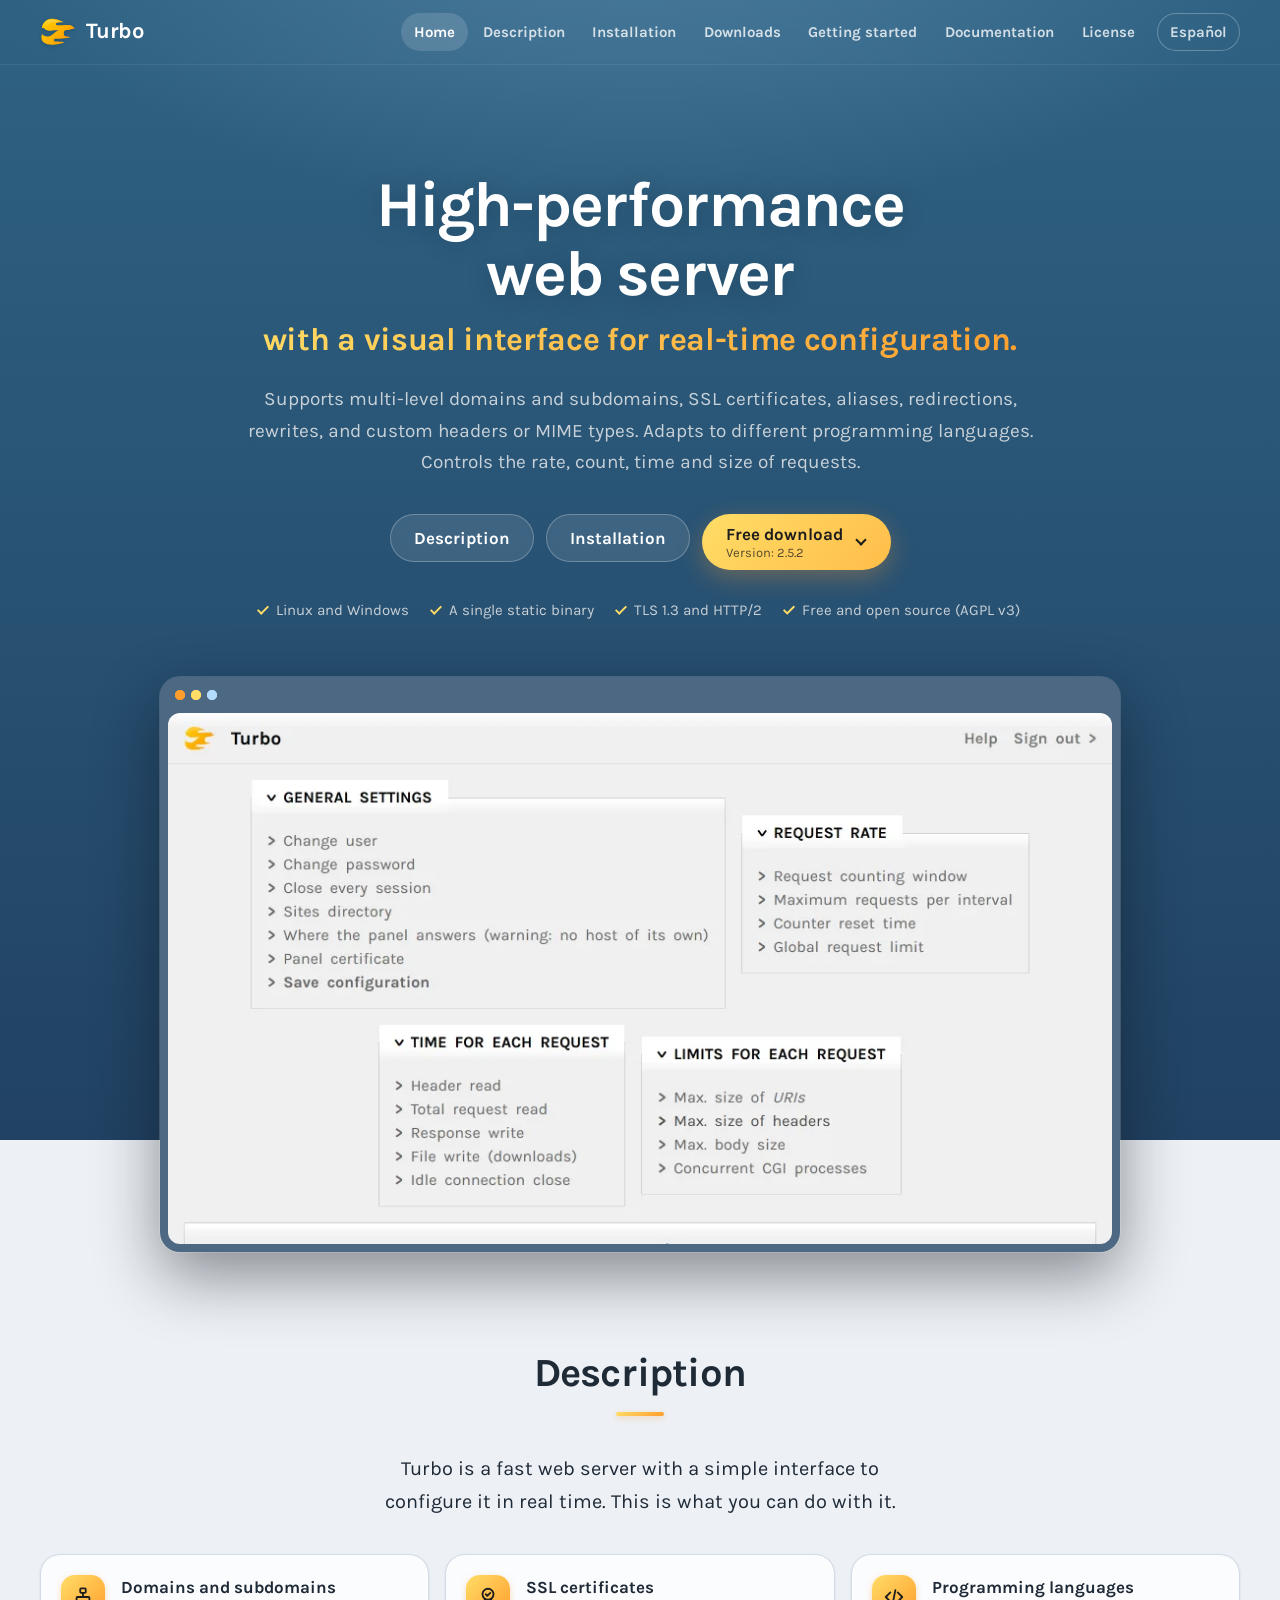
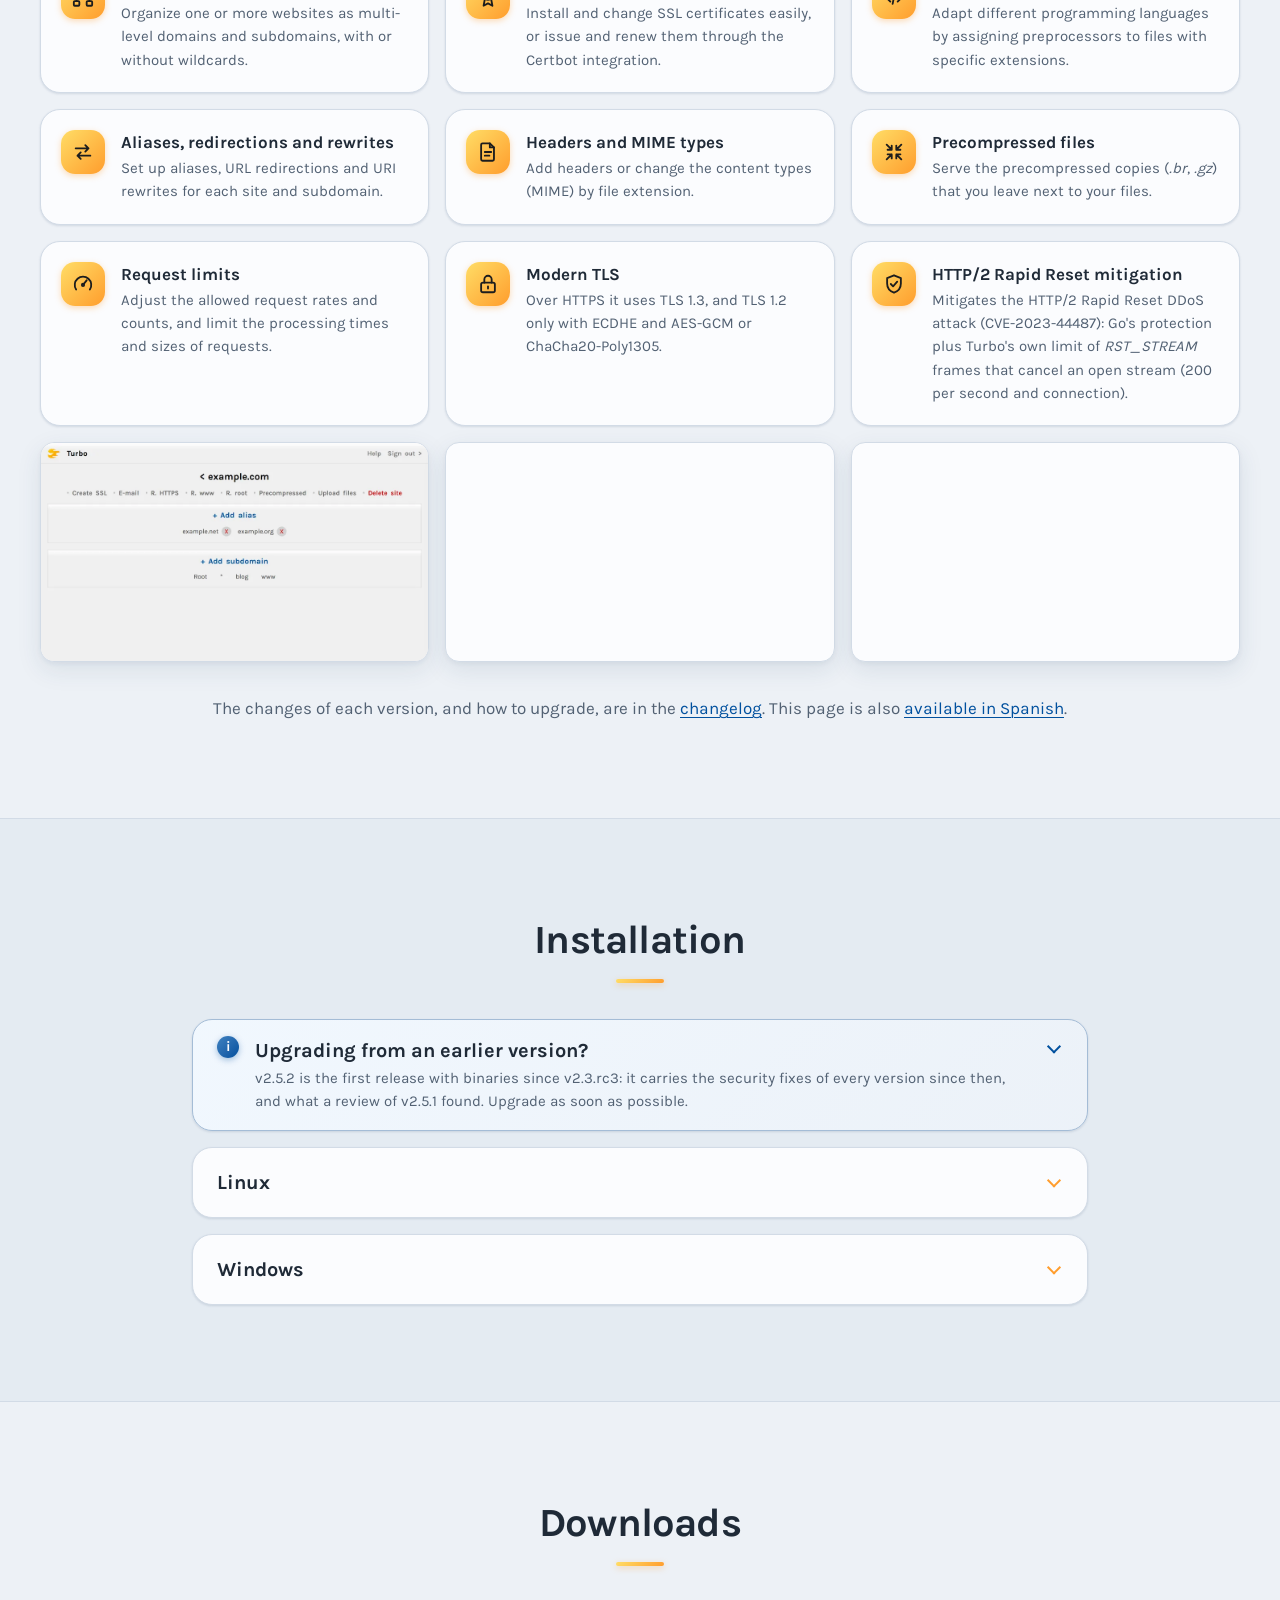
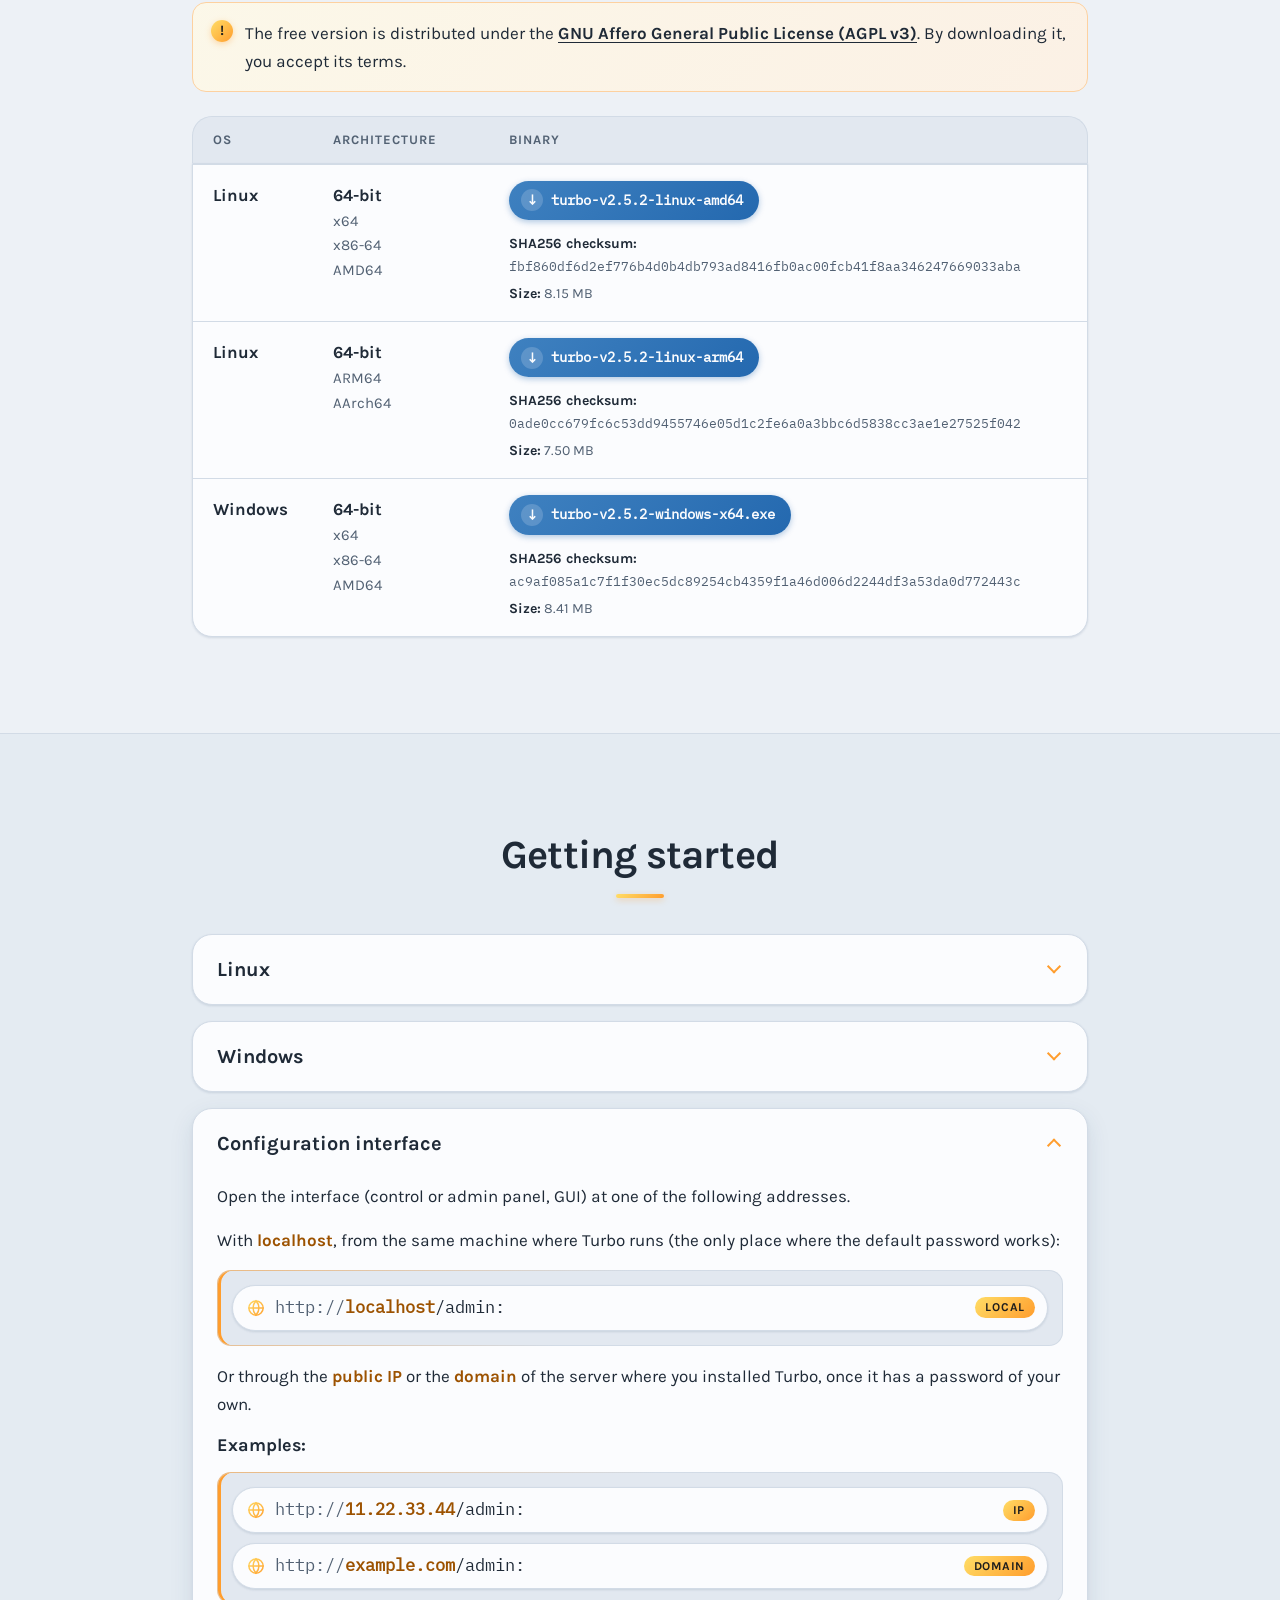
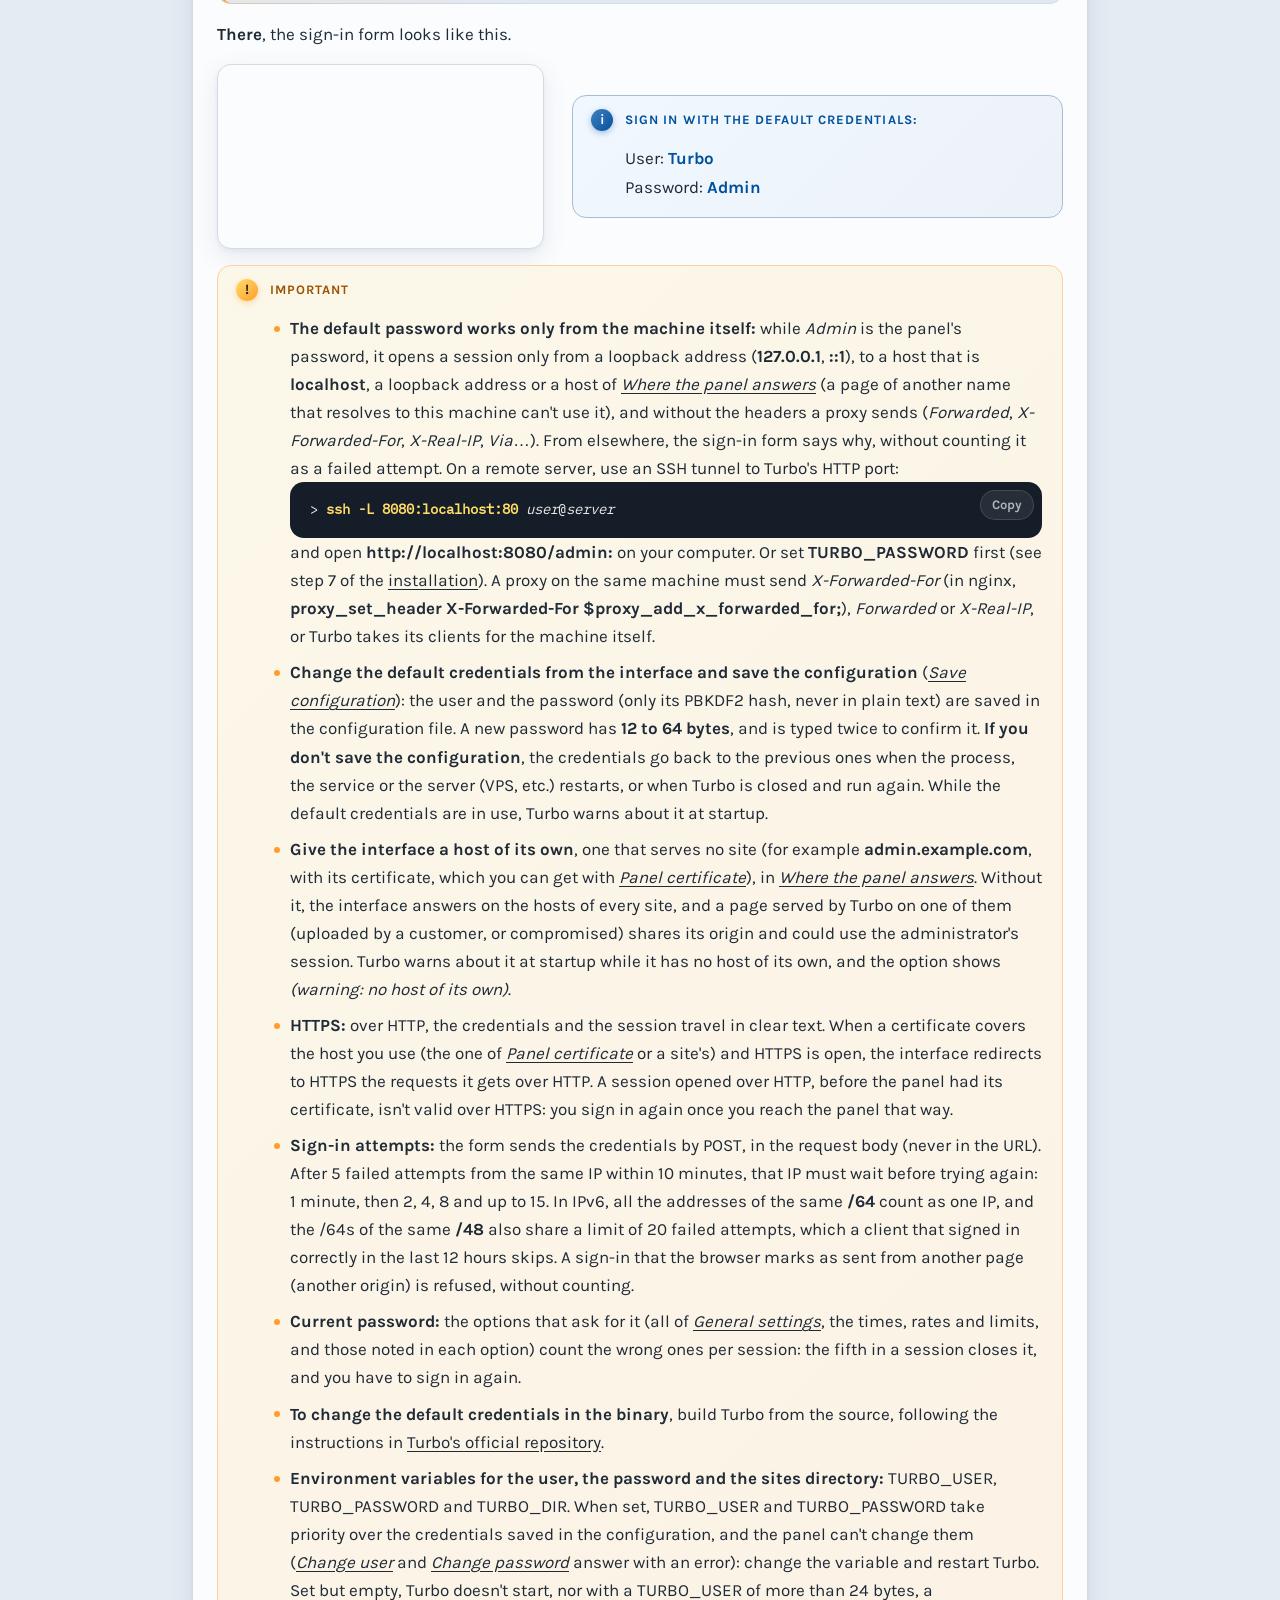
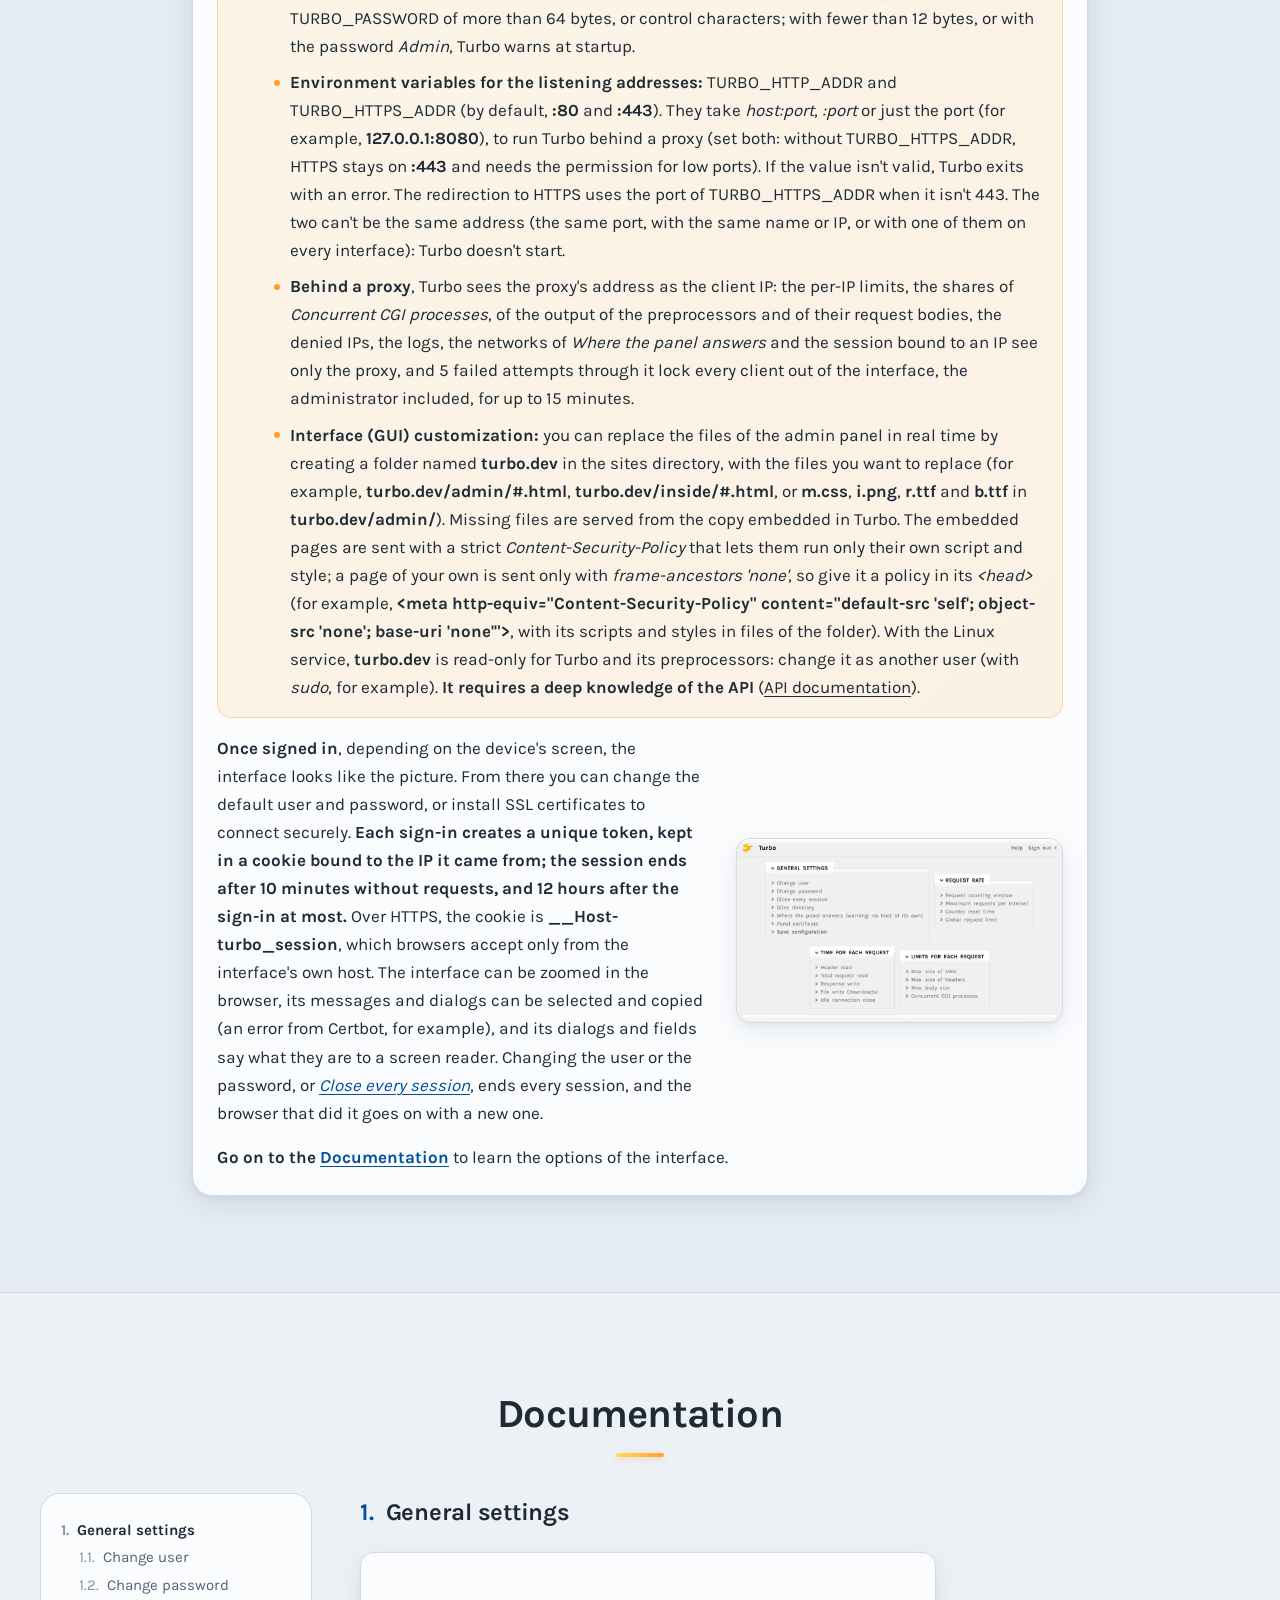
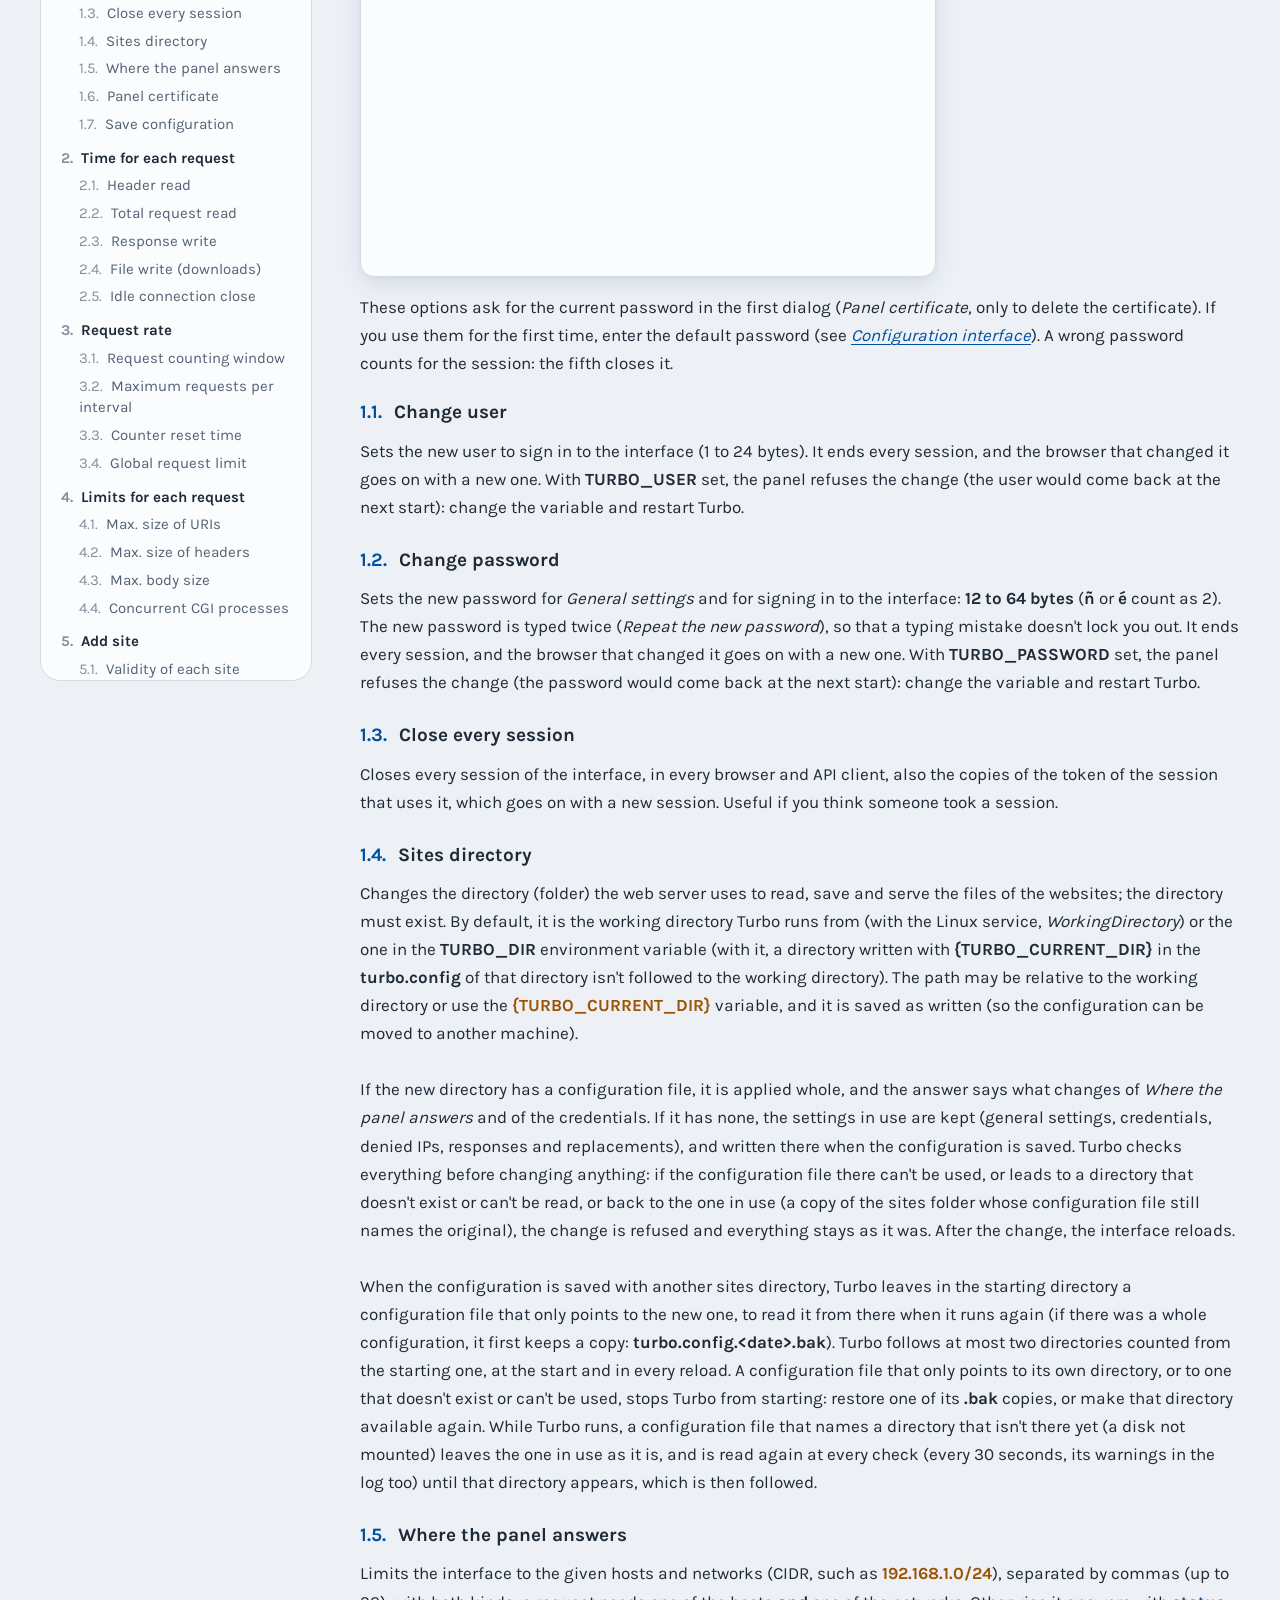
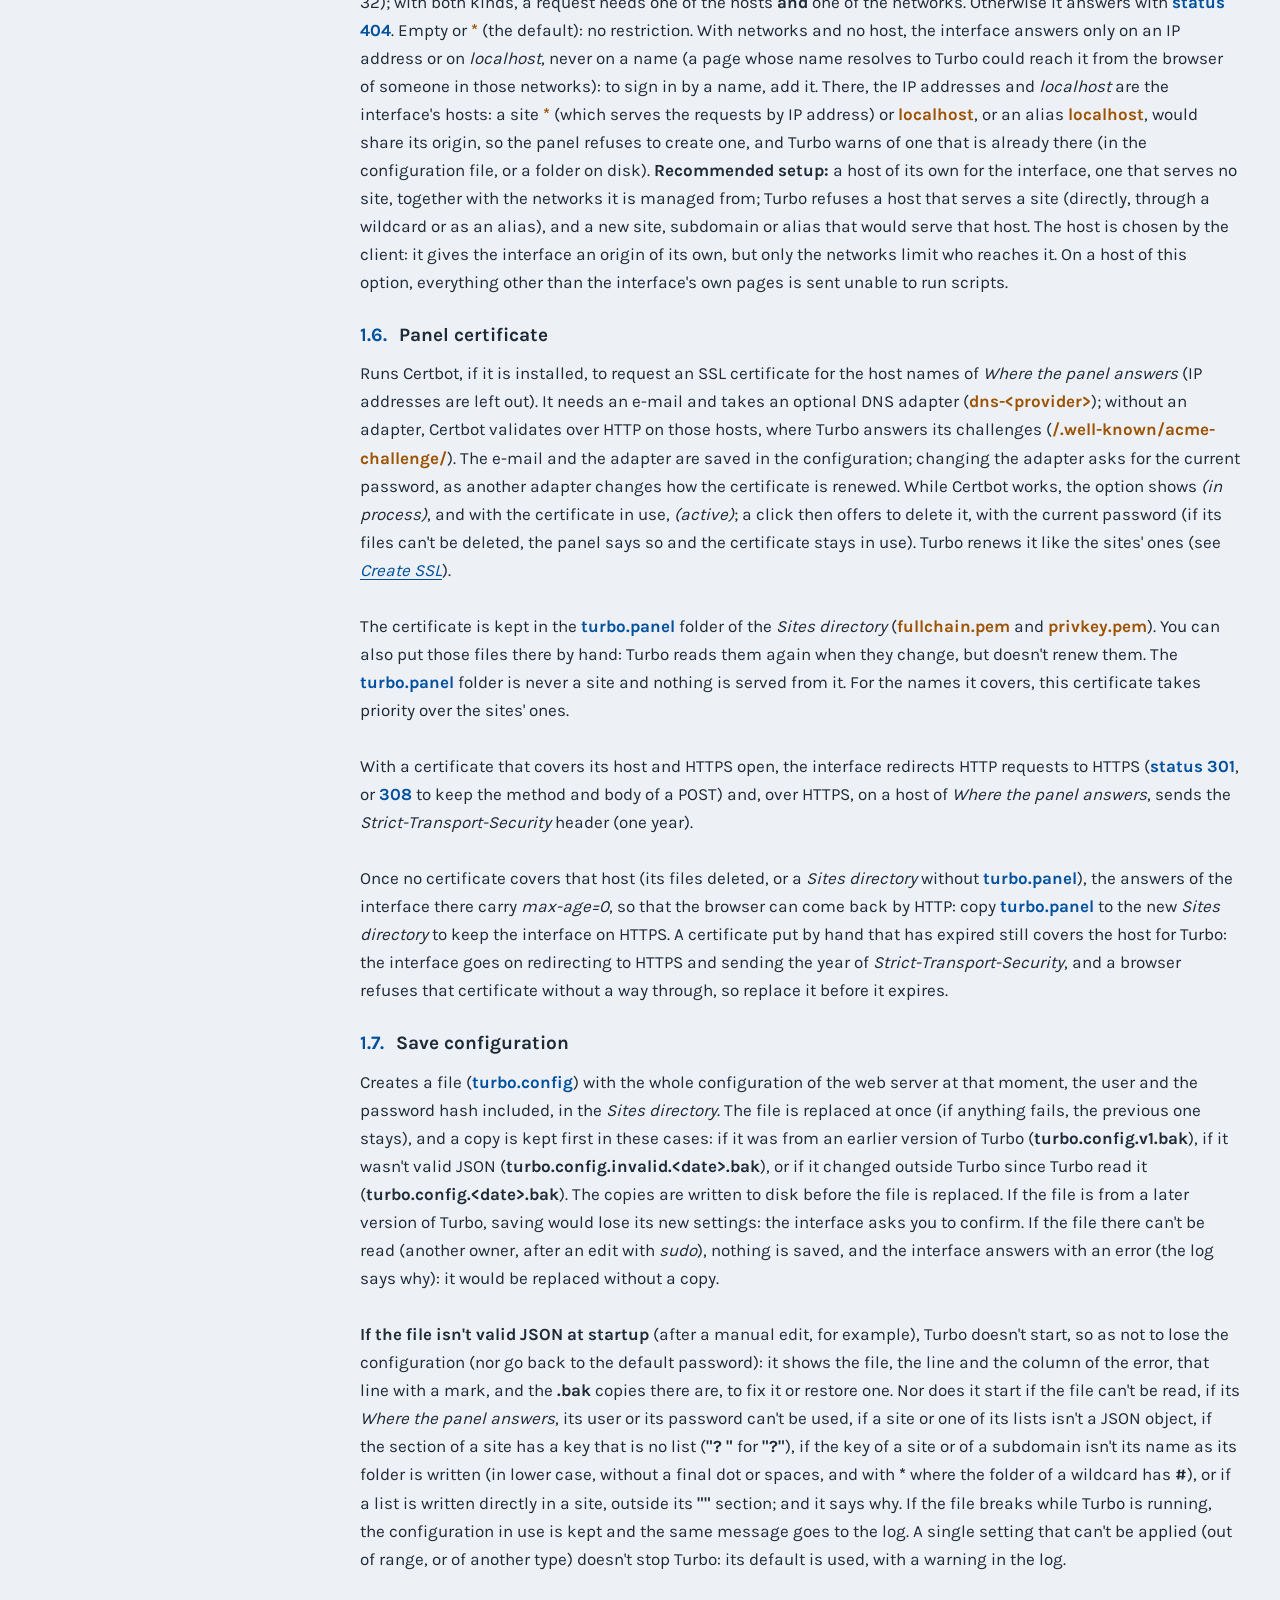
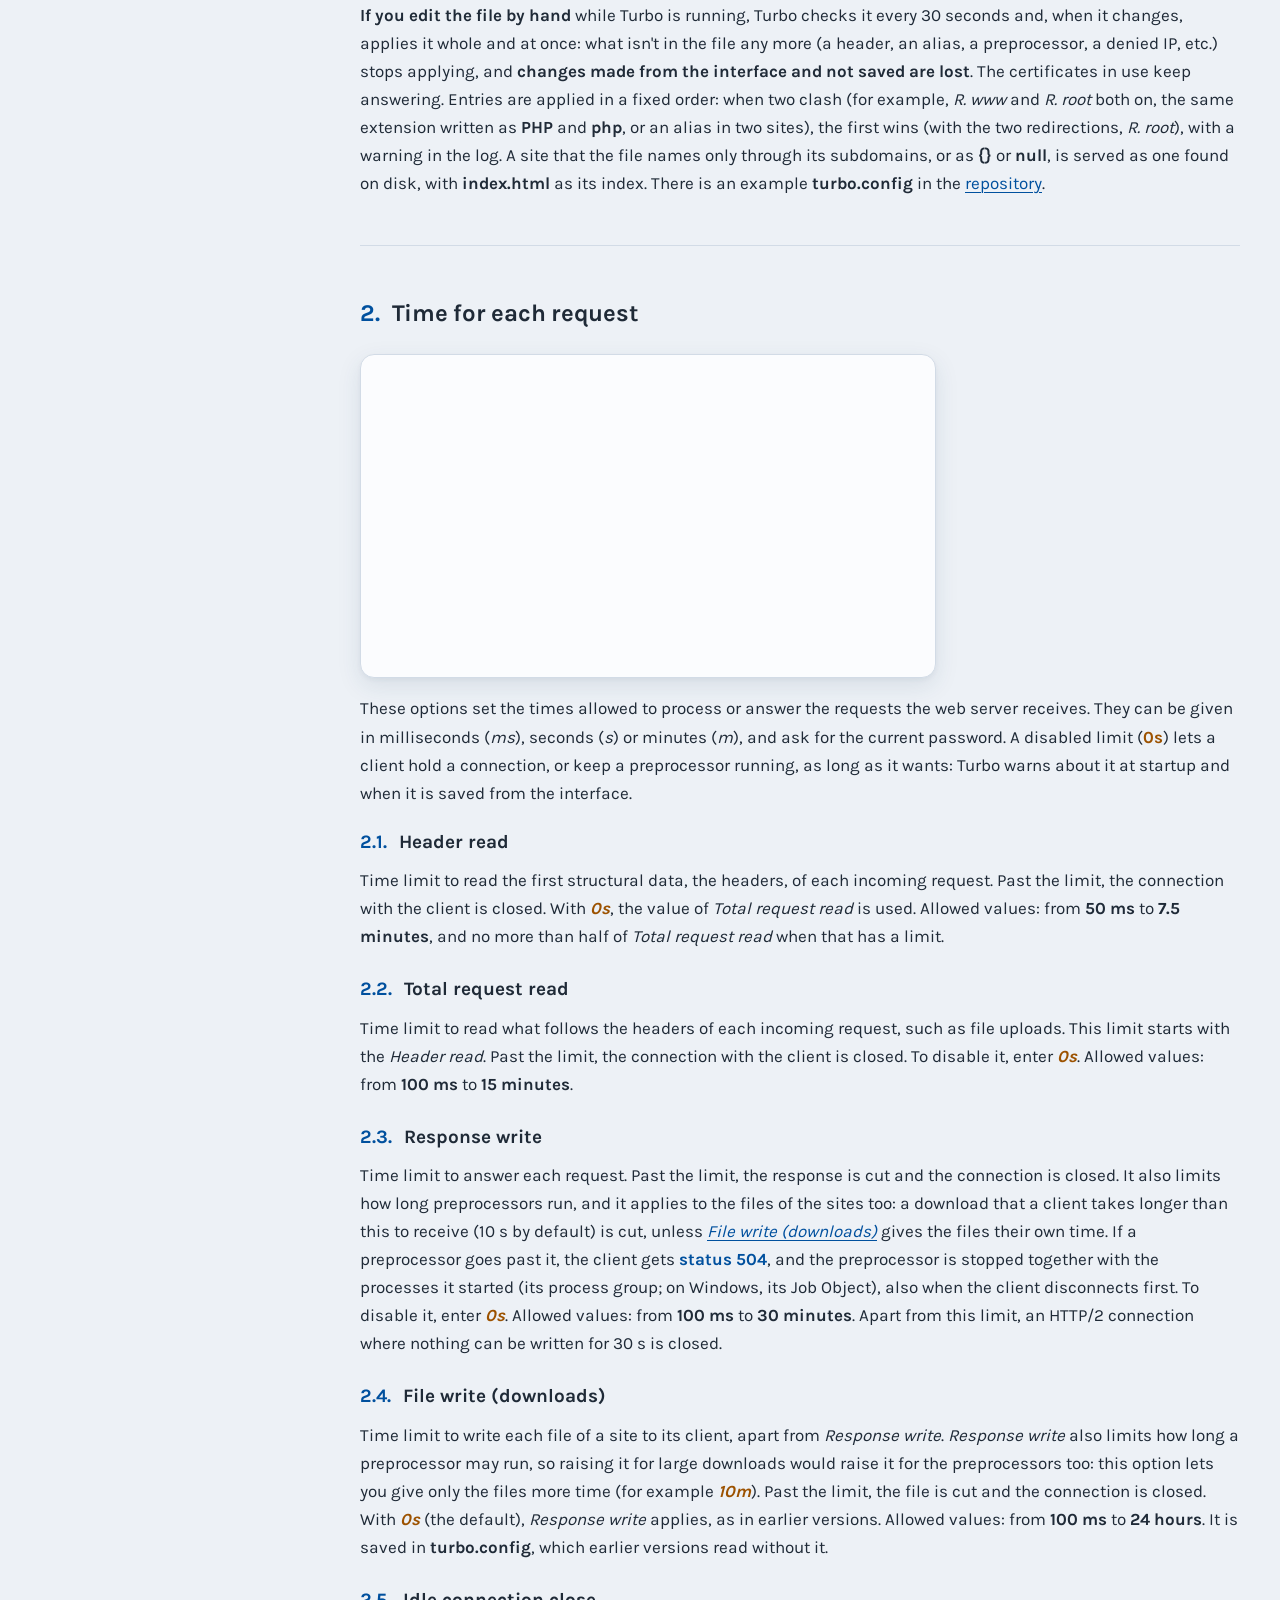
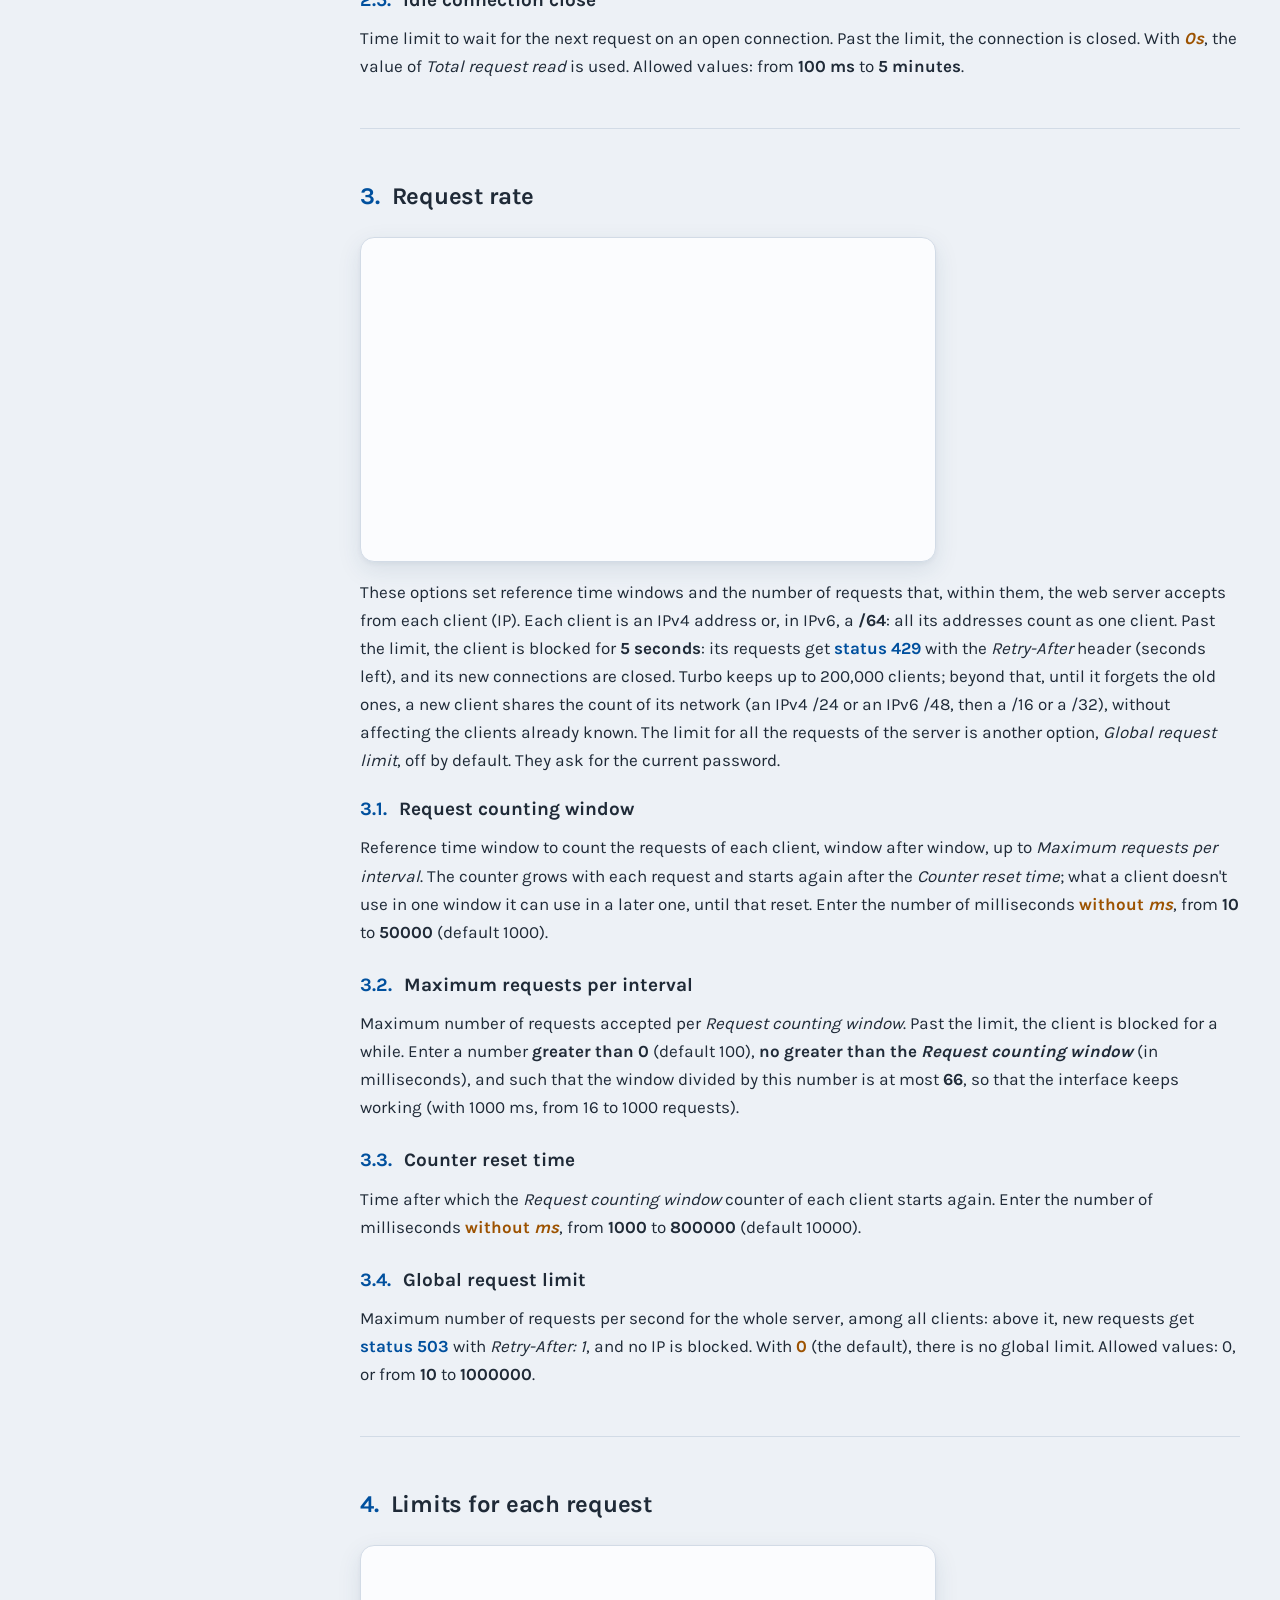
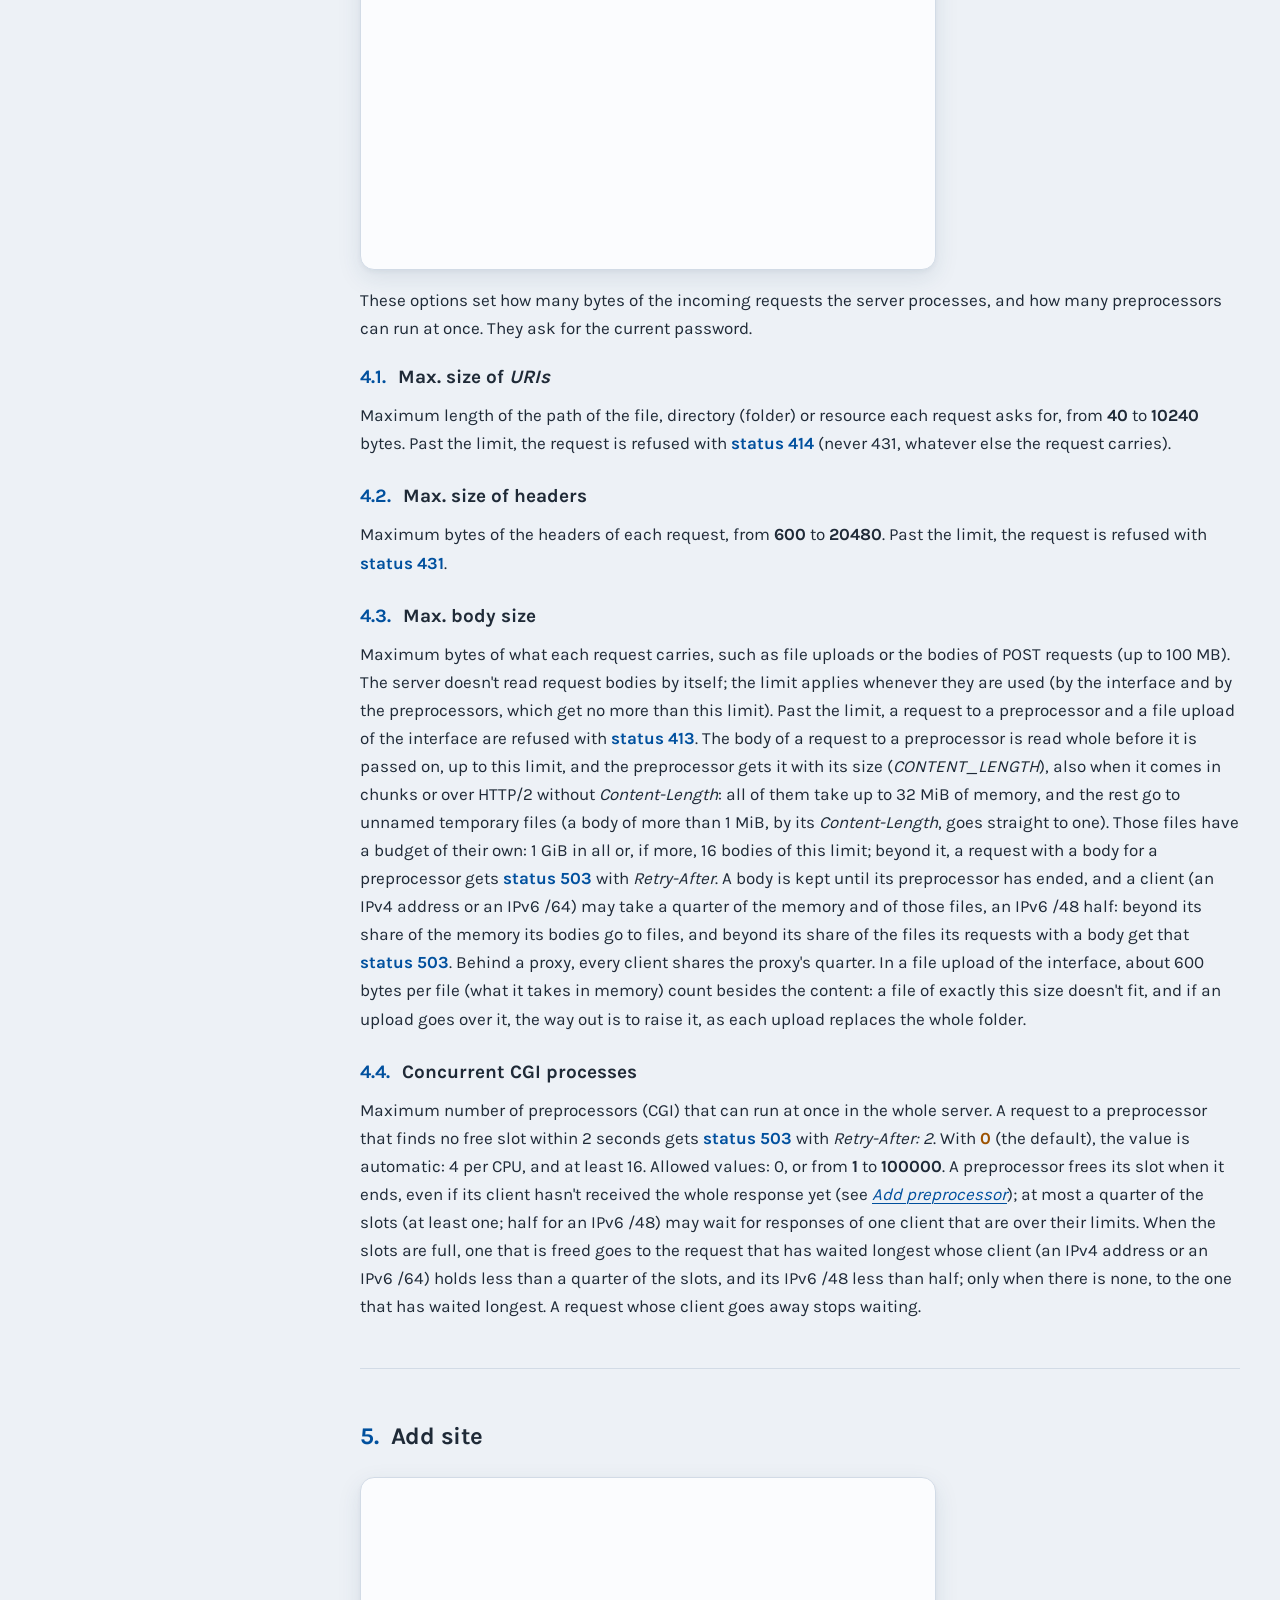
==== commit 4c92af01: "v2.5.2 checksums update." ====
--- a/index.html
+++ b/index.html
@@ -381,7 +381,7 @@
 				<li class="dl-file">
 					<a href="https://github.com/okzgn/turbo-go/releases/download/v2.5.2/turbo-v2.5.2-linux-amd64">turbo-v2.5.2-linux-amd64</a>
 					<ul>
-						<li><b>SHA256 checksum:</b> <i class="checksum">10d12a3b8a99cac470a60f785a199f97a36aa9d0e7eccefb5c50c54b59e385d7</i></li>
+						<li><b>SHA256 checksum:</b> <i class="checksum">fbf860df6d2ef776b4d0b4db793ad8416fb0ac00fcb41f8aa346247669033aba</i></li>
 						<li><b>Size:</b> 8.15 MB</li>
 					</ul>
 				</li>
@@ -390,7 +390,7 @@
 				<li class="dl-file">
 					<a href="https://github.com/okzgn/turbo-go/releases/download/v2.5.2/turbo-v2.5.2-linux-arm64">turbo-v2.5.2-linux-arm64</a>
 					<ul>
-						<li><b>SHA256 checksum:</b> <i class="checksum">485d87efb705aac36d6621bf3e7c599f06f87e7c08e025f5693d6d5ec4923ca9</i></li>
+						<li><b>SHA256 checksum:</b> <i class="checksum">0ade0cc679fc6c53dd9455746e05d1c2fe6a0a3bbc6d5838cc3ae1e27525f042</i></li>
 						<li><b>Size:</b> 7.50 MB</li>
 					</ul>
 				</li>
@@ -399,7 +399,7 @@
 				<li class="dl-file">
 					<a href="https://github.com/okzgn/turbo-go/releases/download/v2.5.2/turbo-v2.5.2-windows-x64.exe">turbo-v2.5.2-windows-x64.exe</a>
 					<ul>
-						<li><b>SHA256 checksum:</b> <i class="checksum">0b804dec40f9d736866ab7d5c91f6c2a9217292c6b2e91029eb811eb0bada2d9</i></li>
+						<li><b>SHA256 checksum:</b> <i class="checksum">ac9af085a1c7f1f30ec5dc89254cb4359f1a46d006d2244df3a53da0d772443c</i></li>
 						<li><b>Size:</b> 8.41 MB</li>
 					</ul>
 				</li>
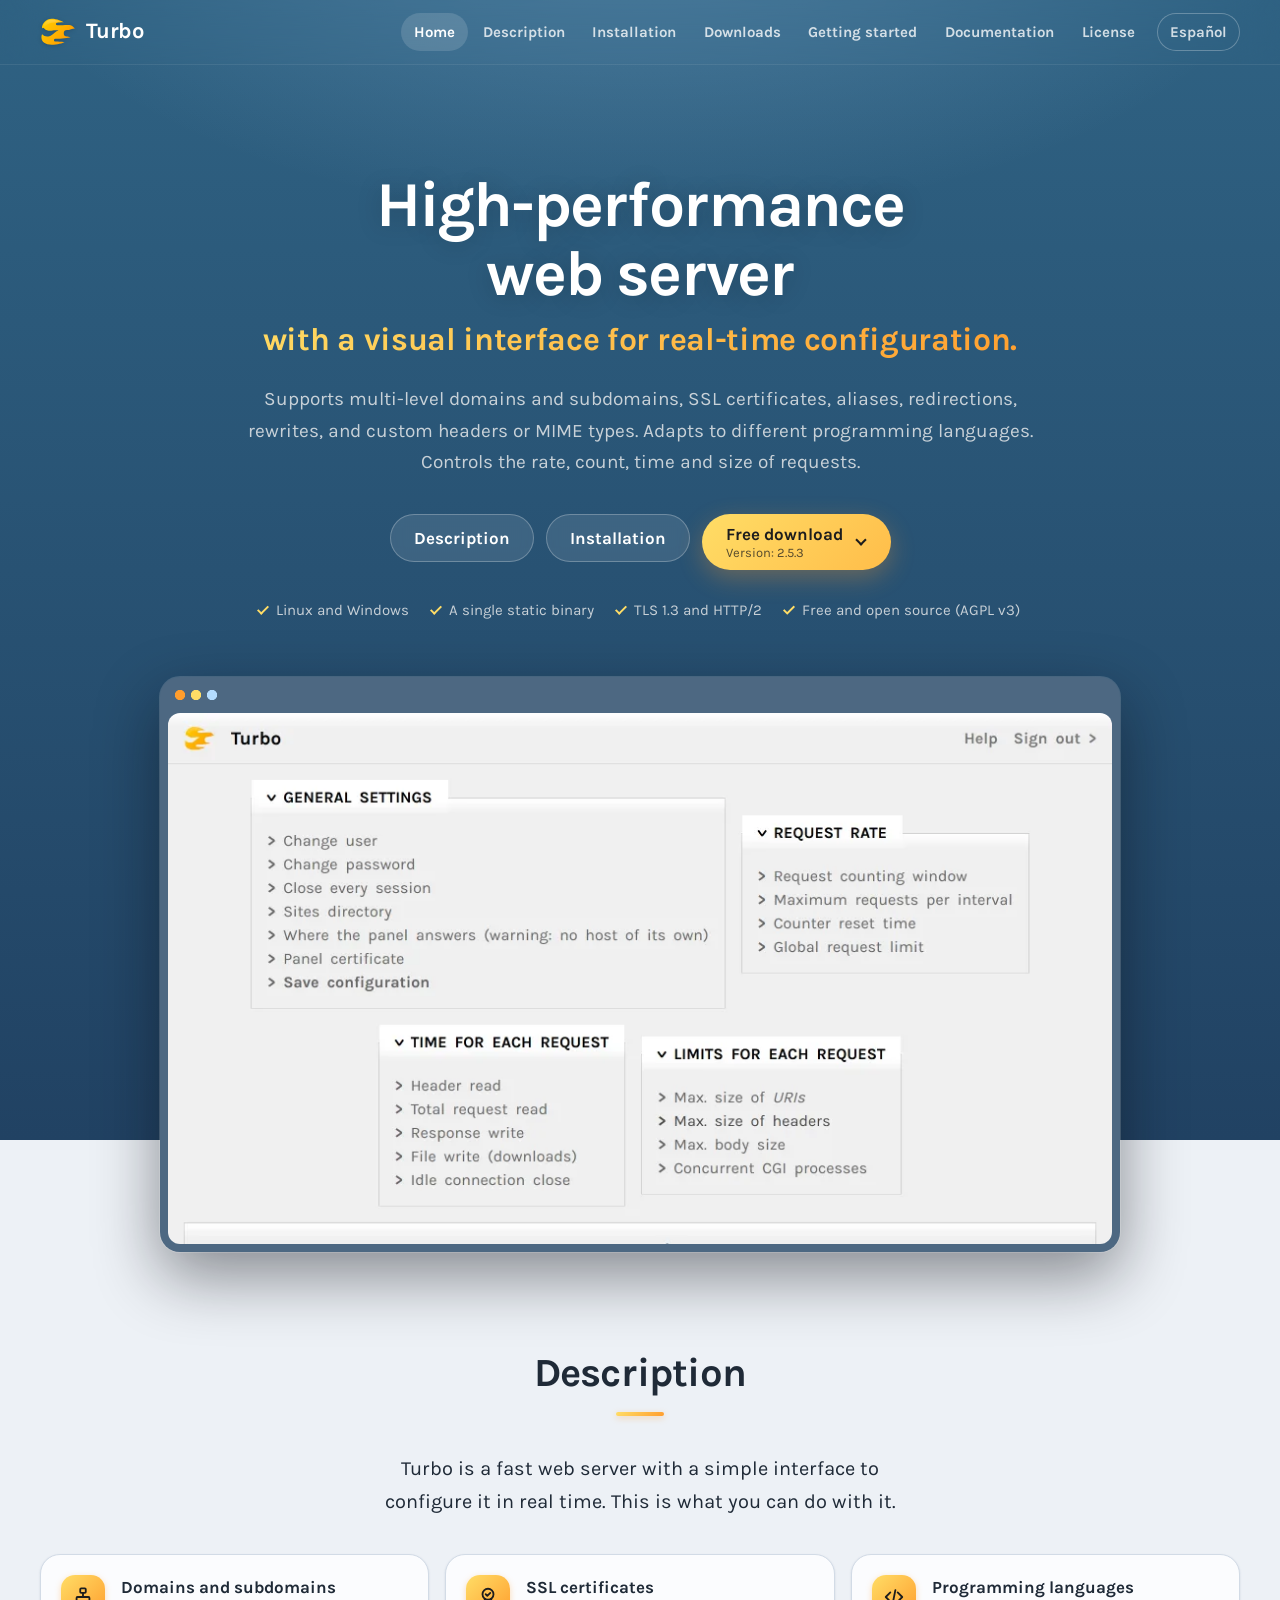
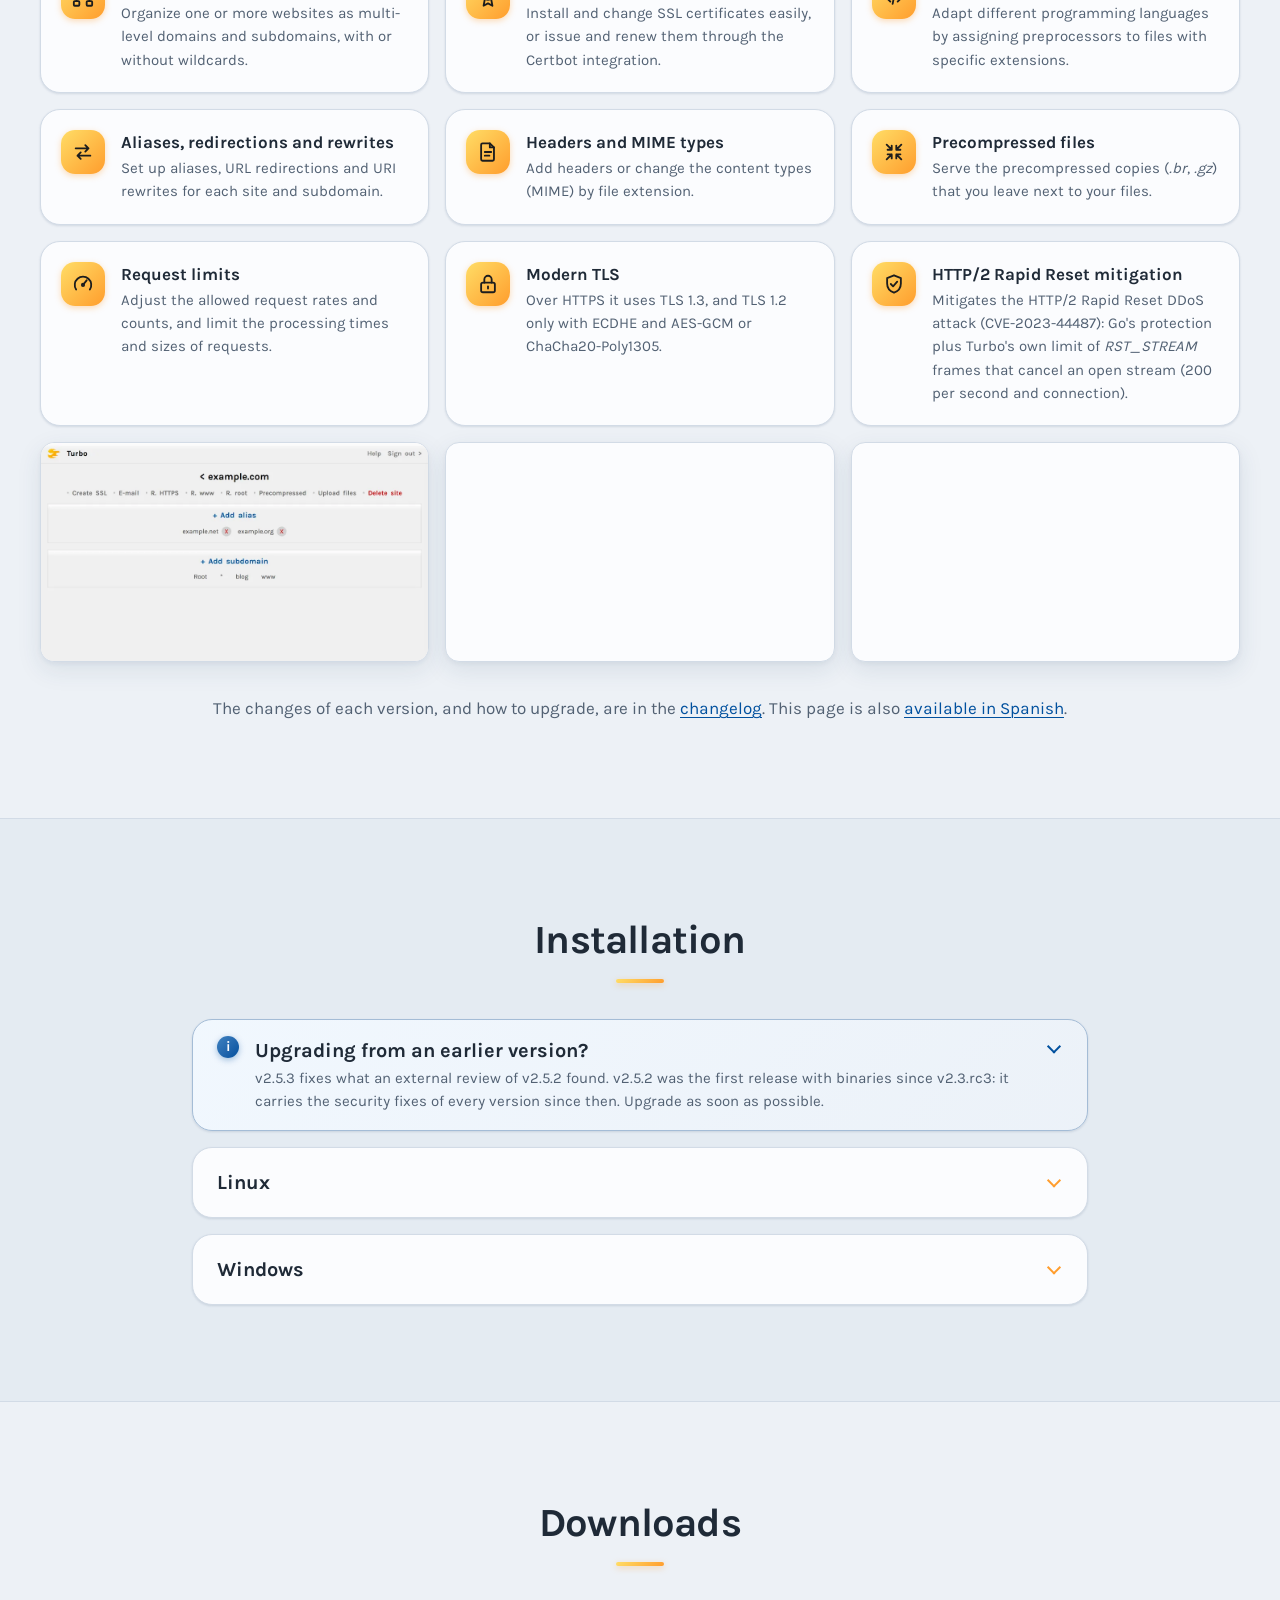
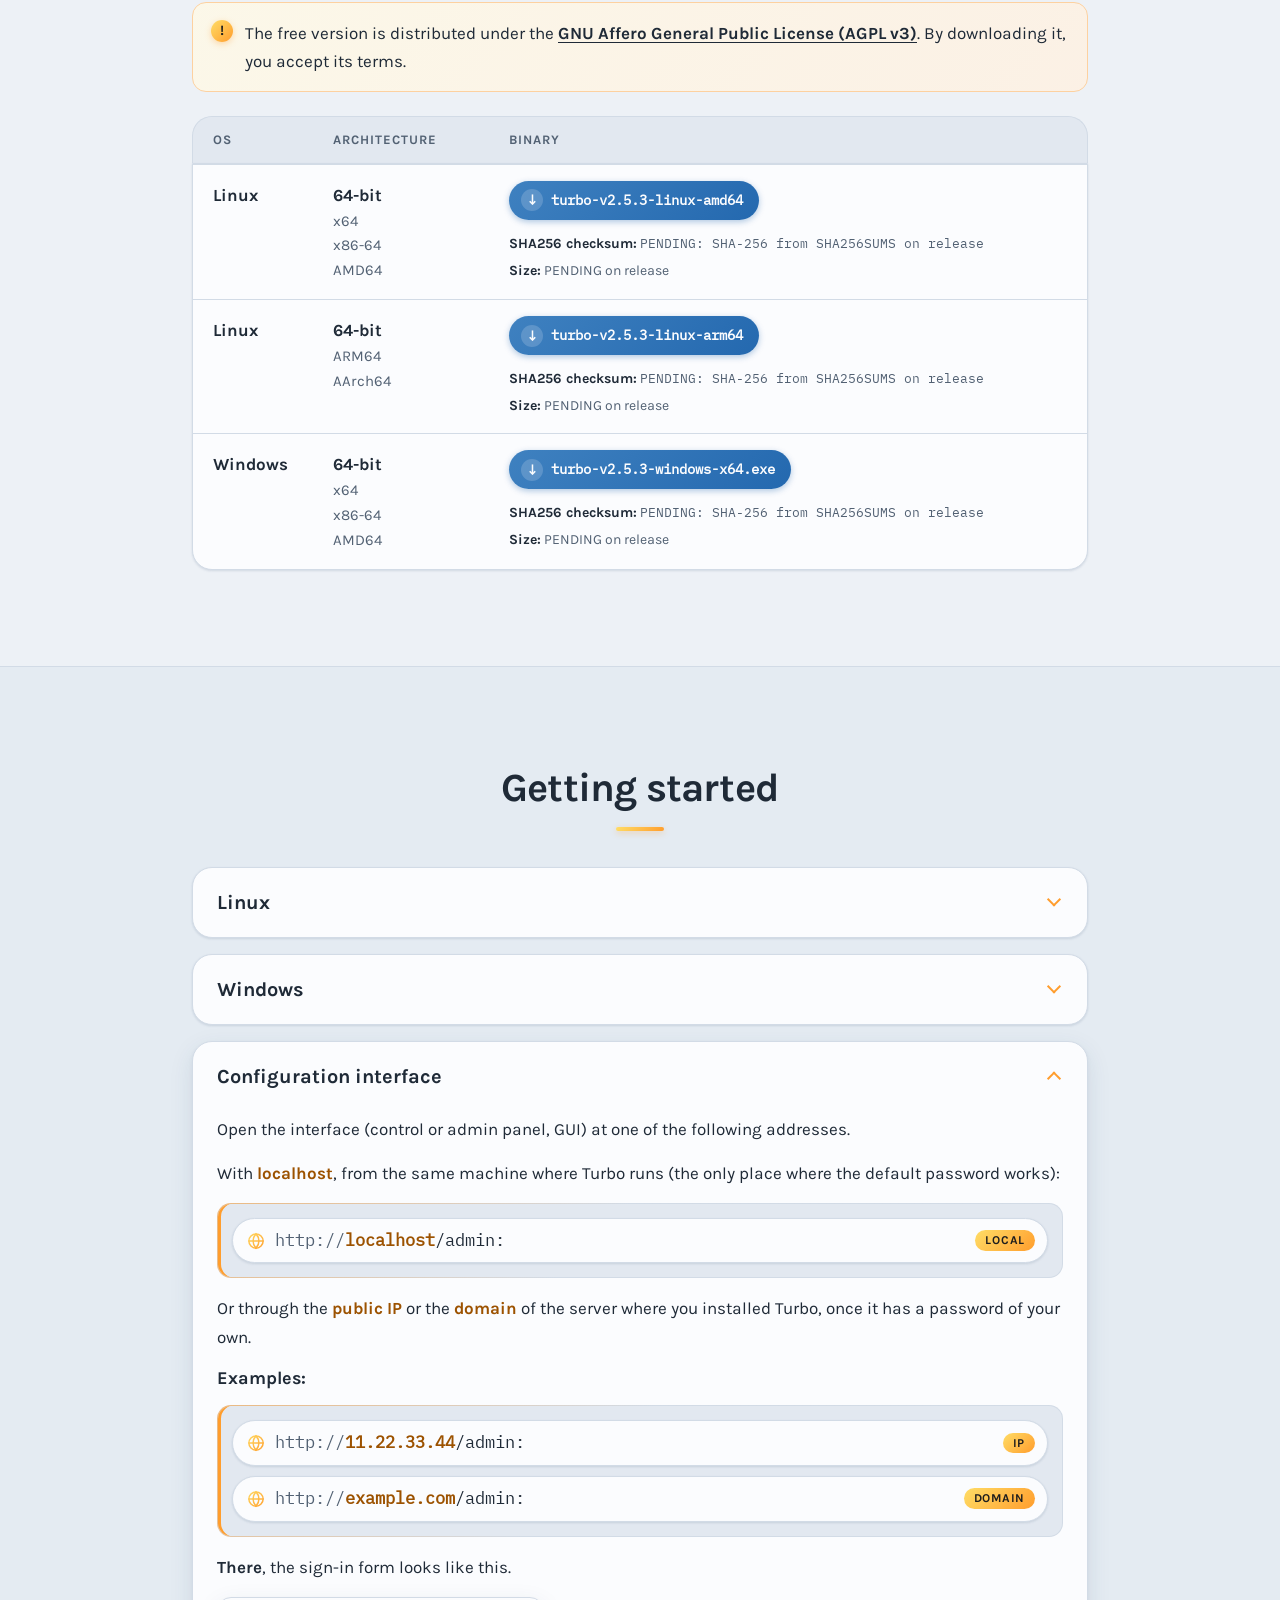
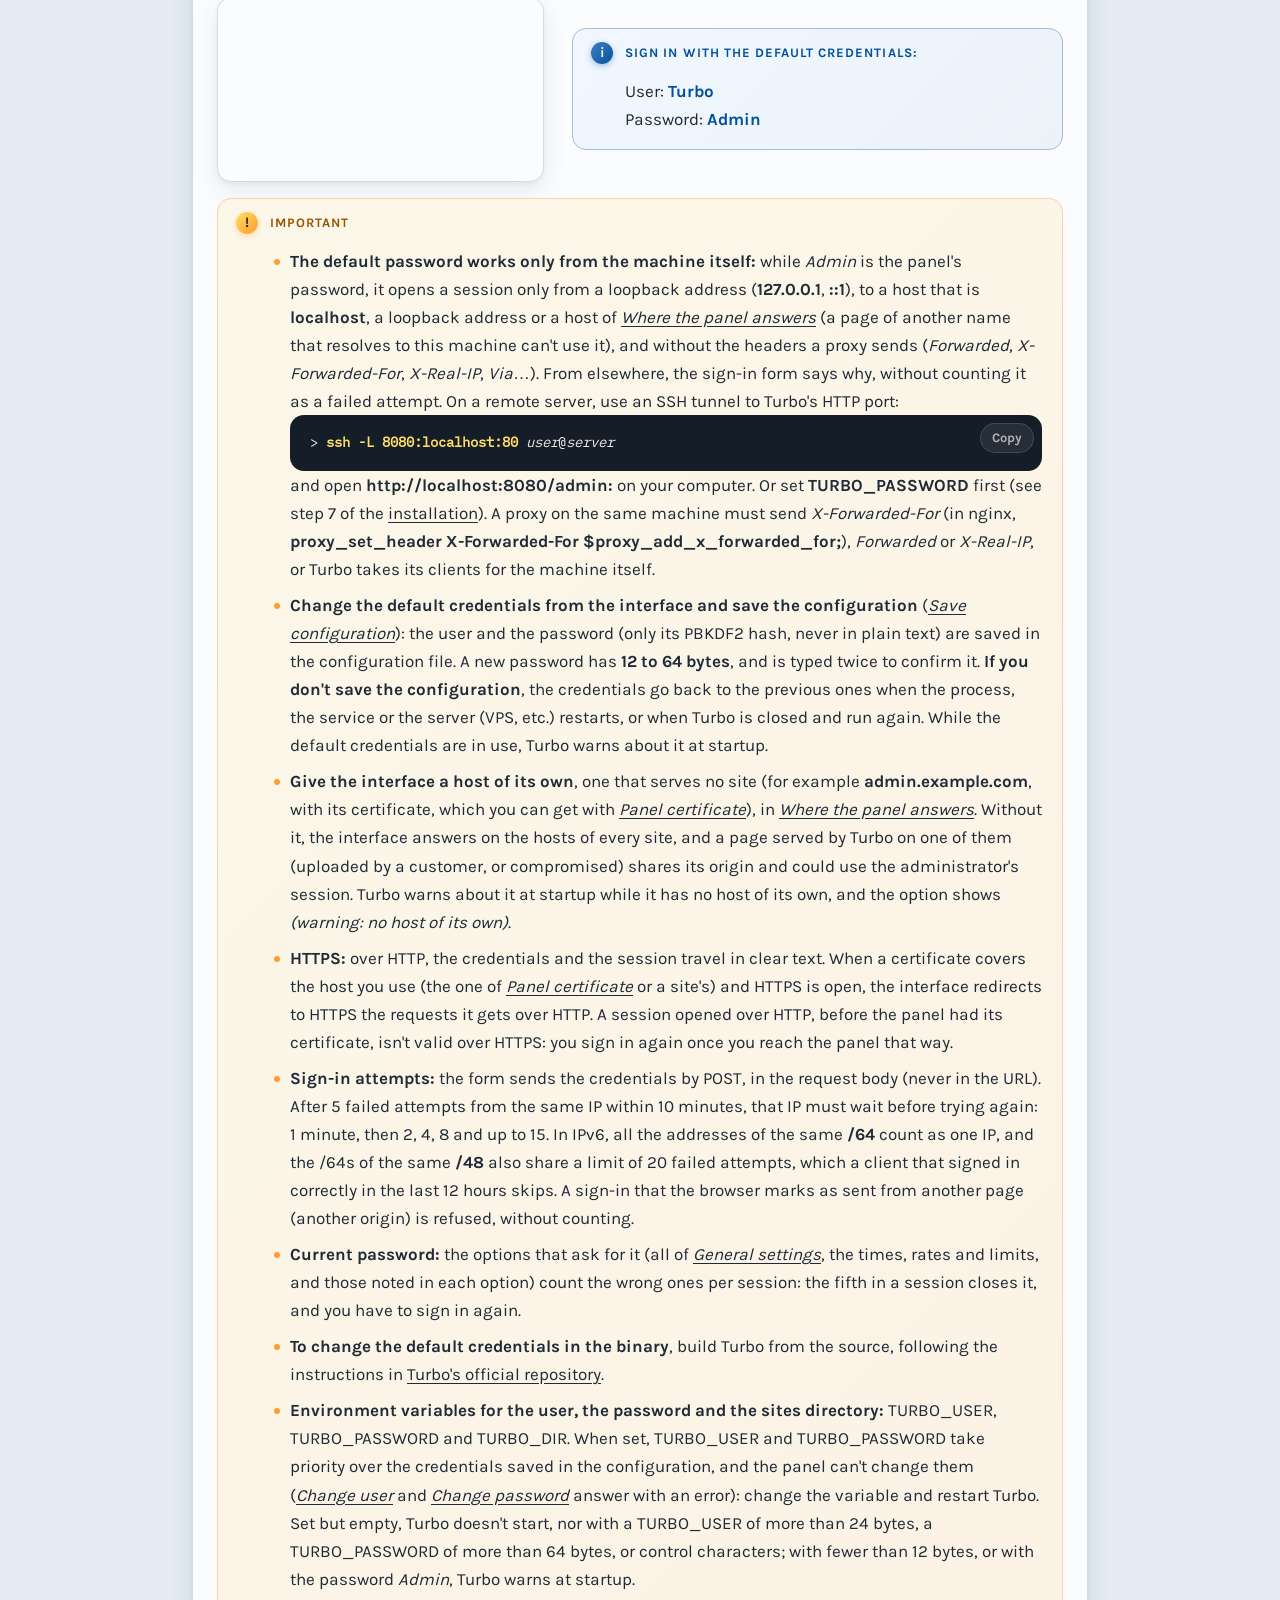
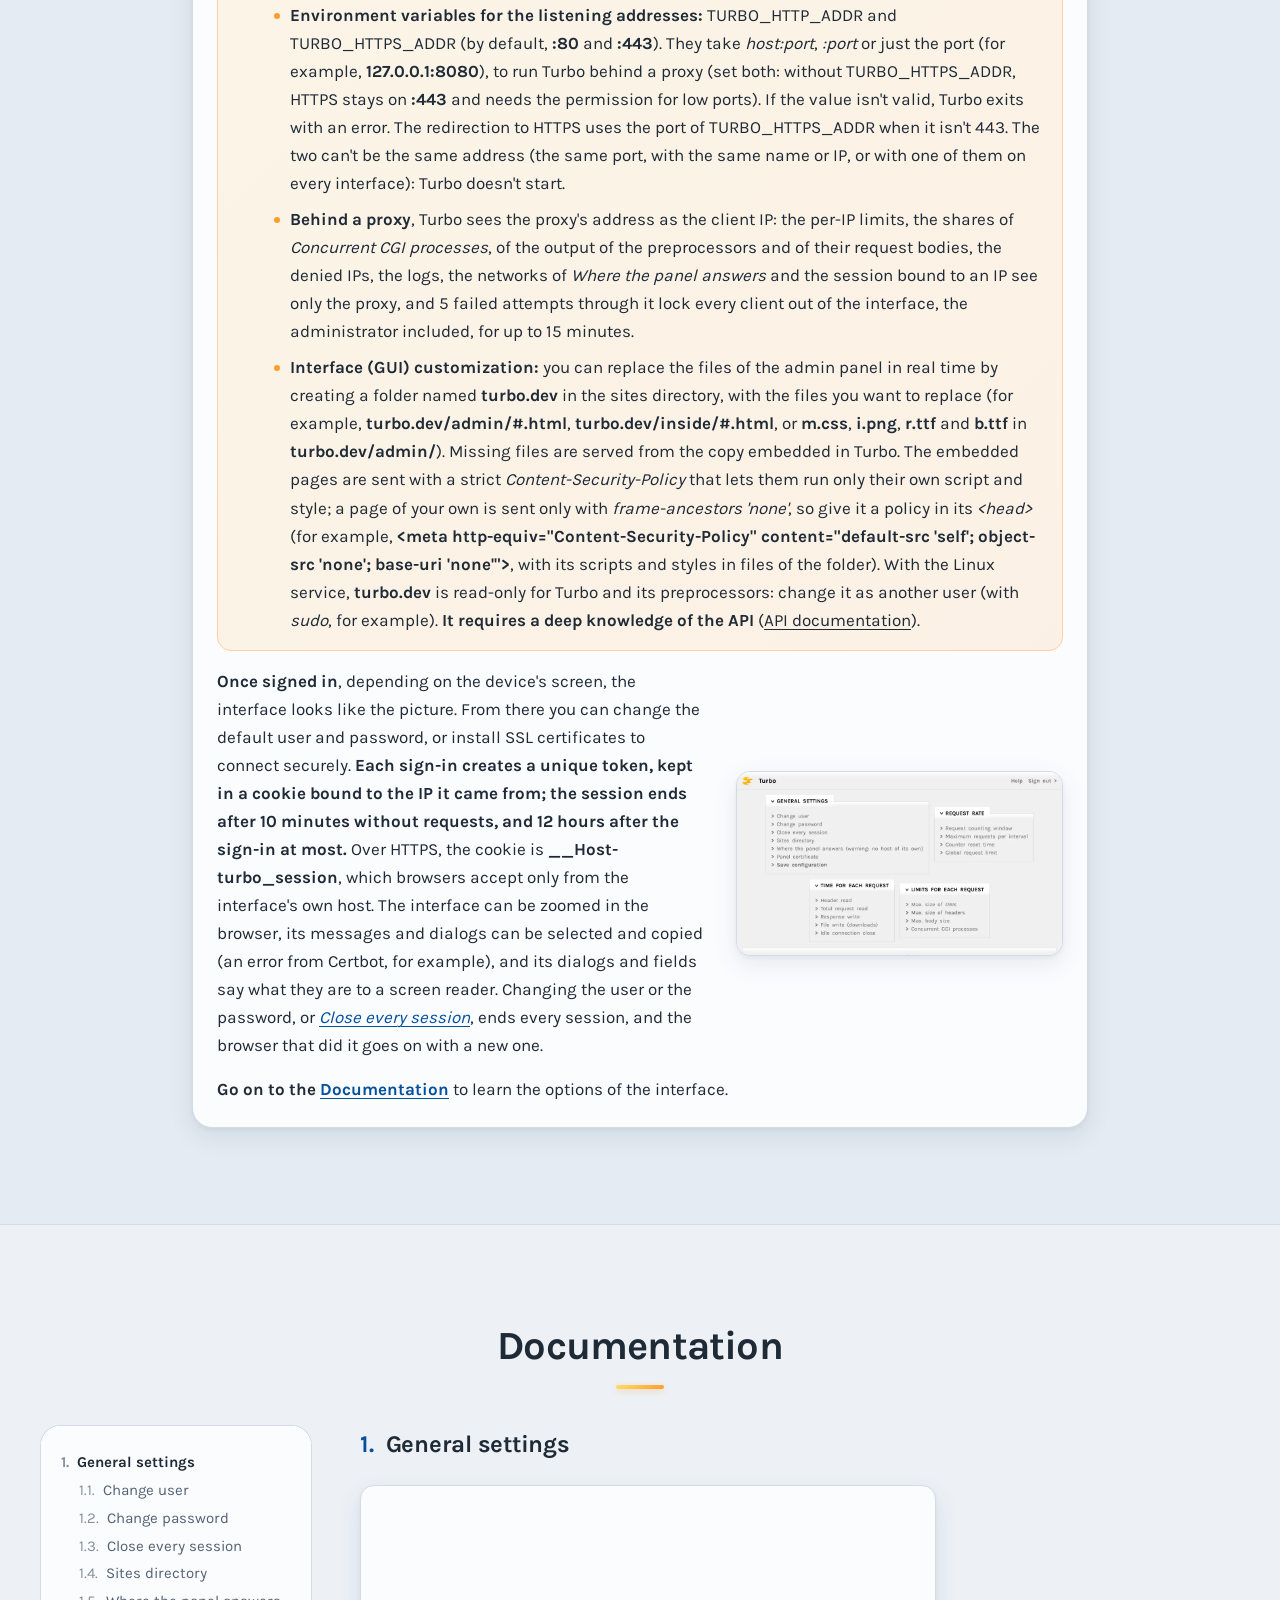
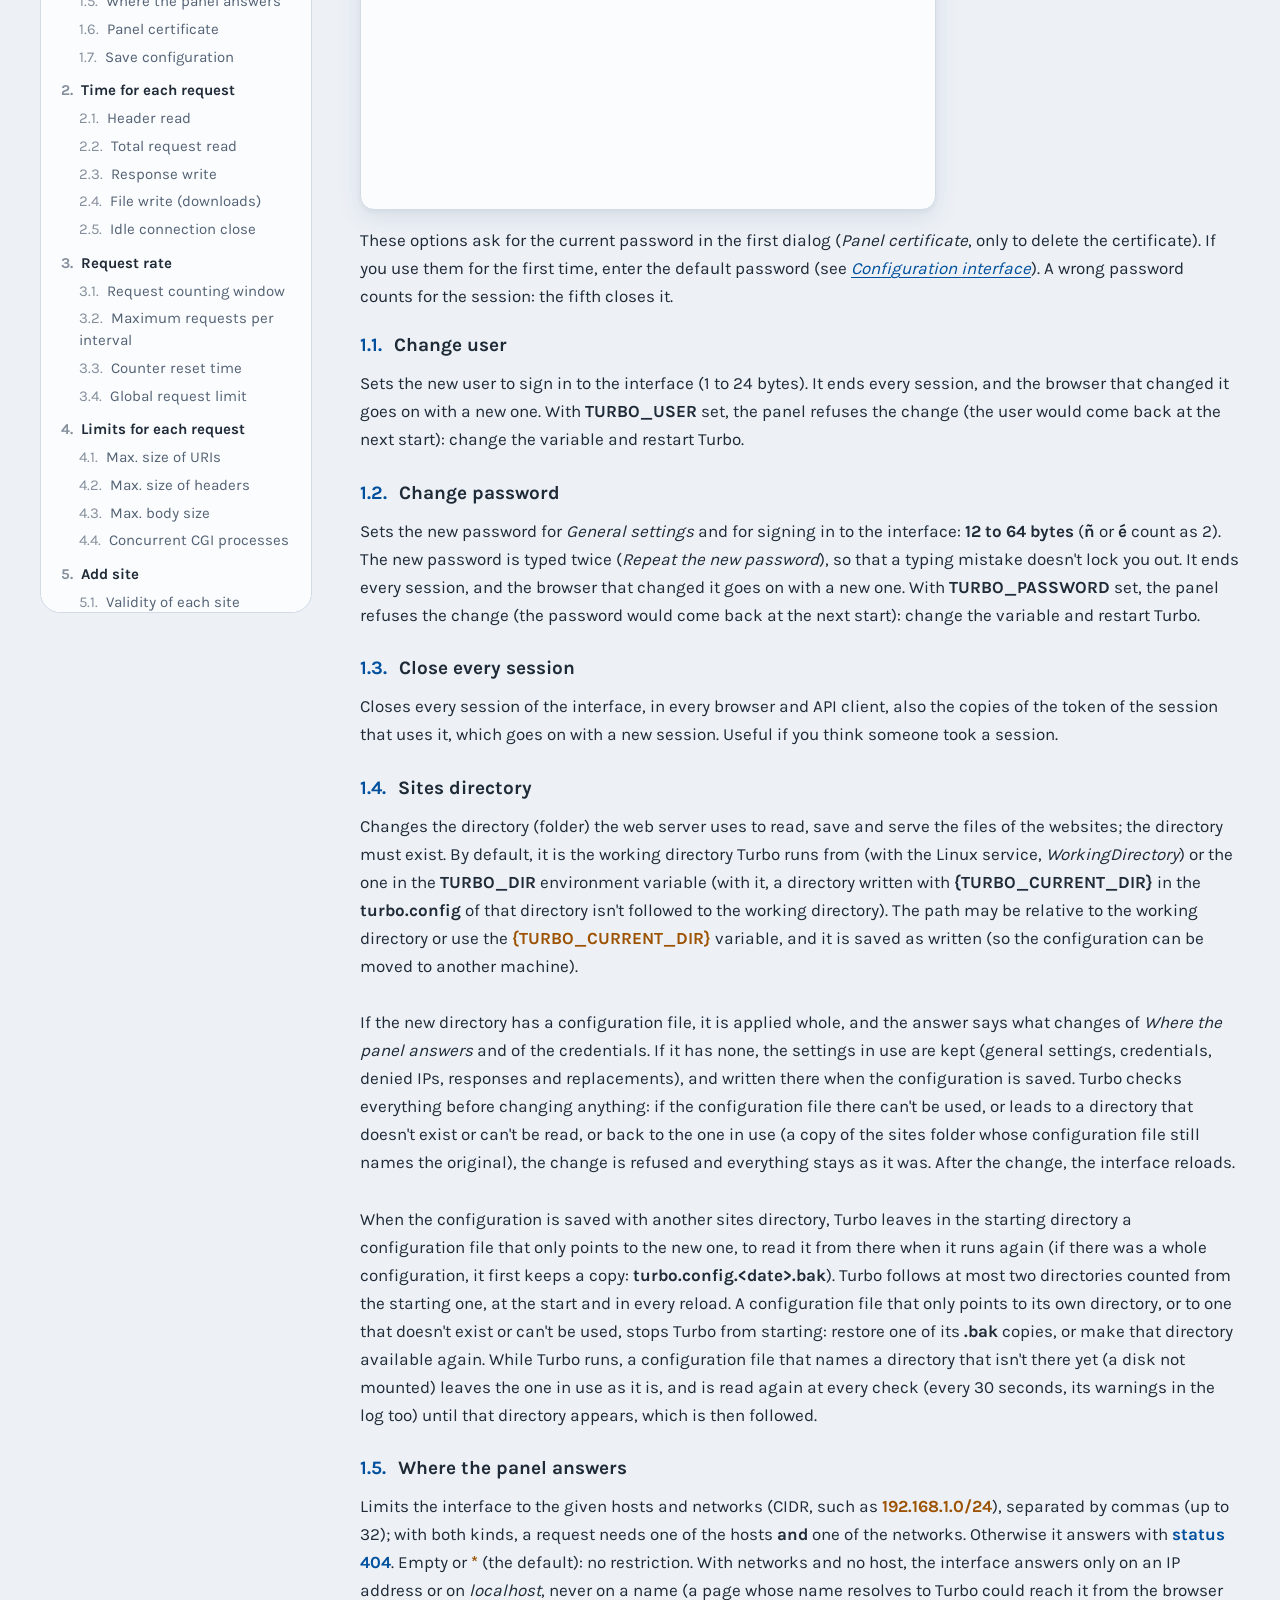
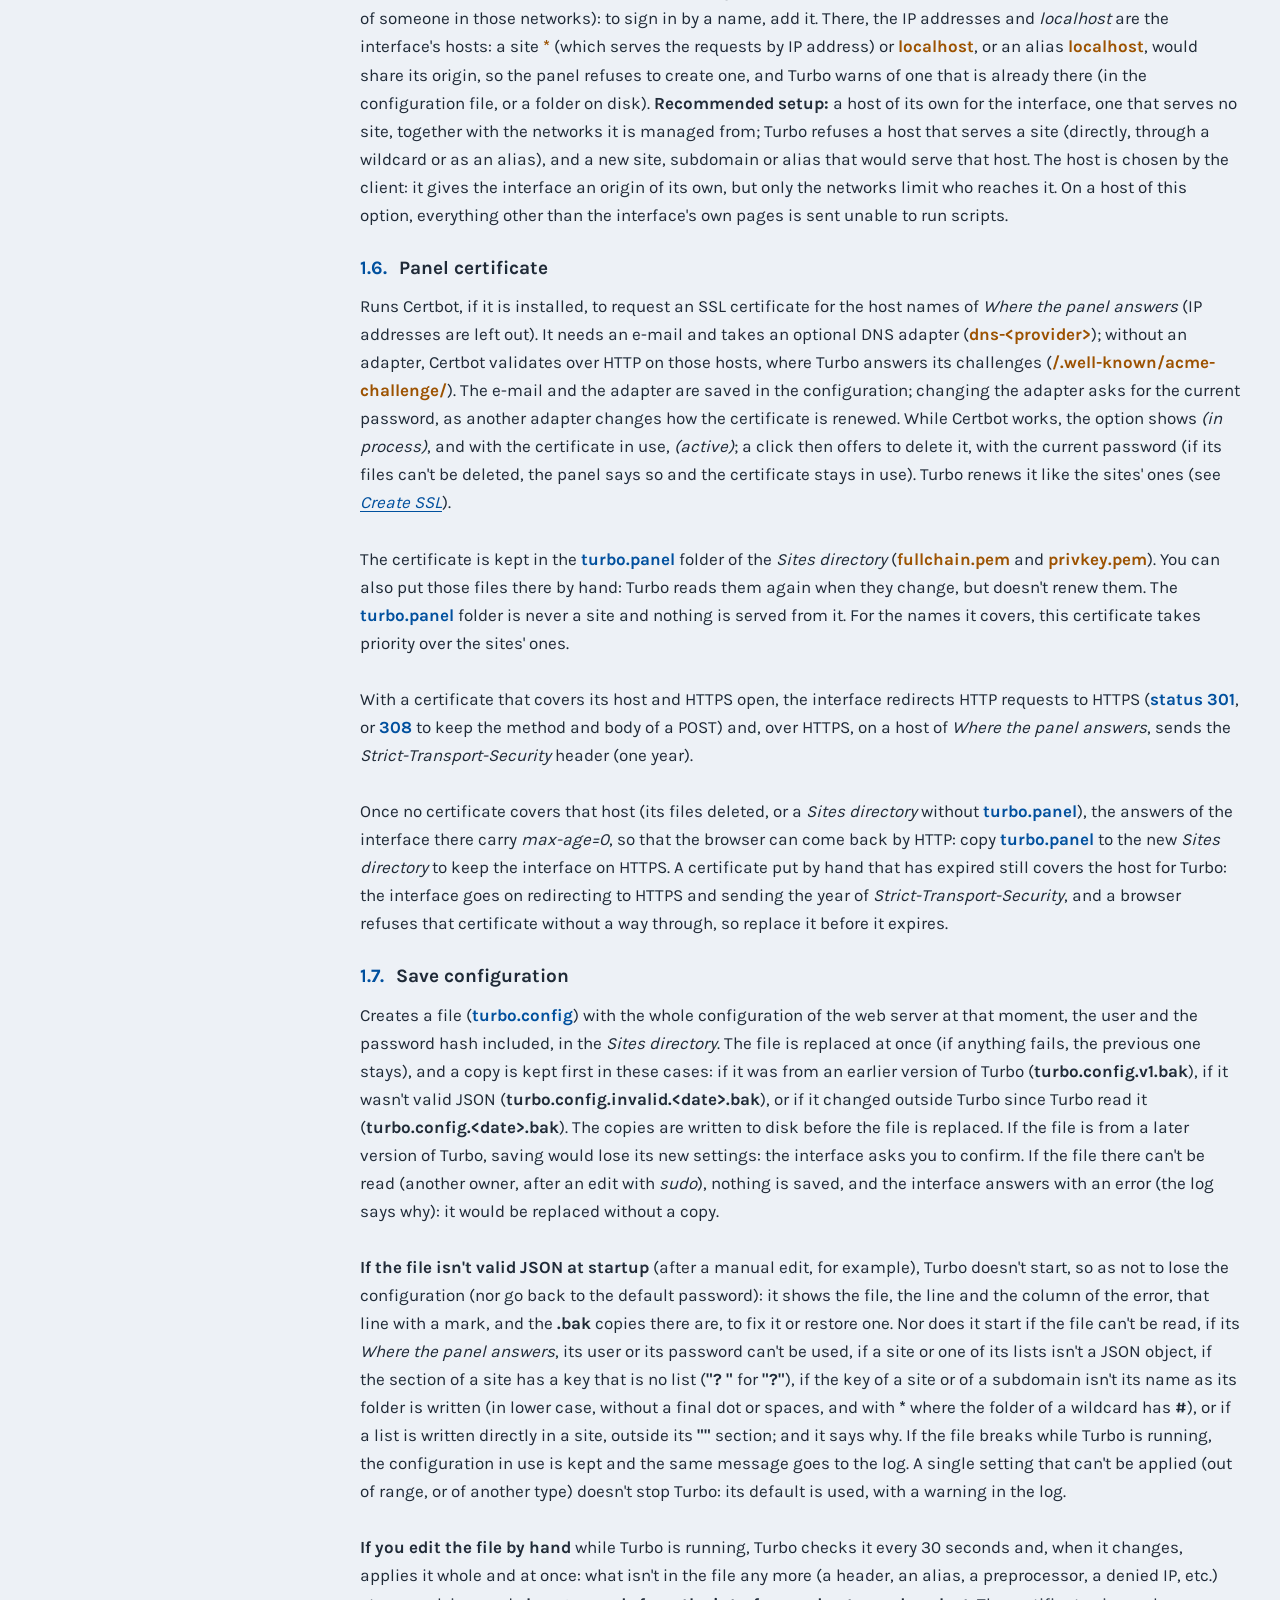
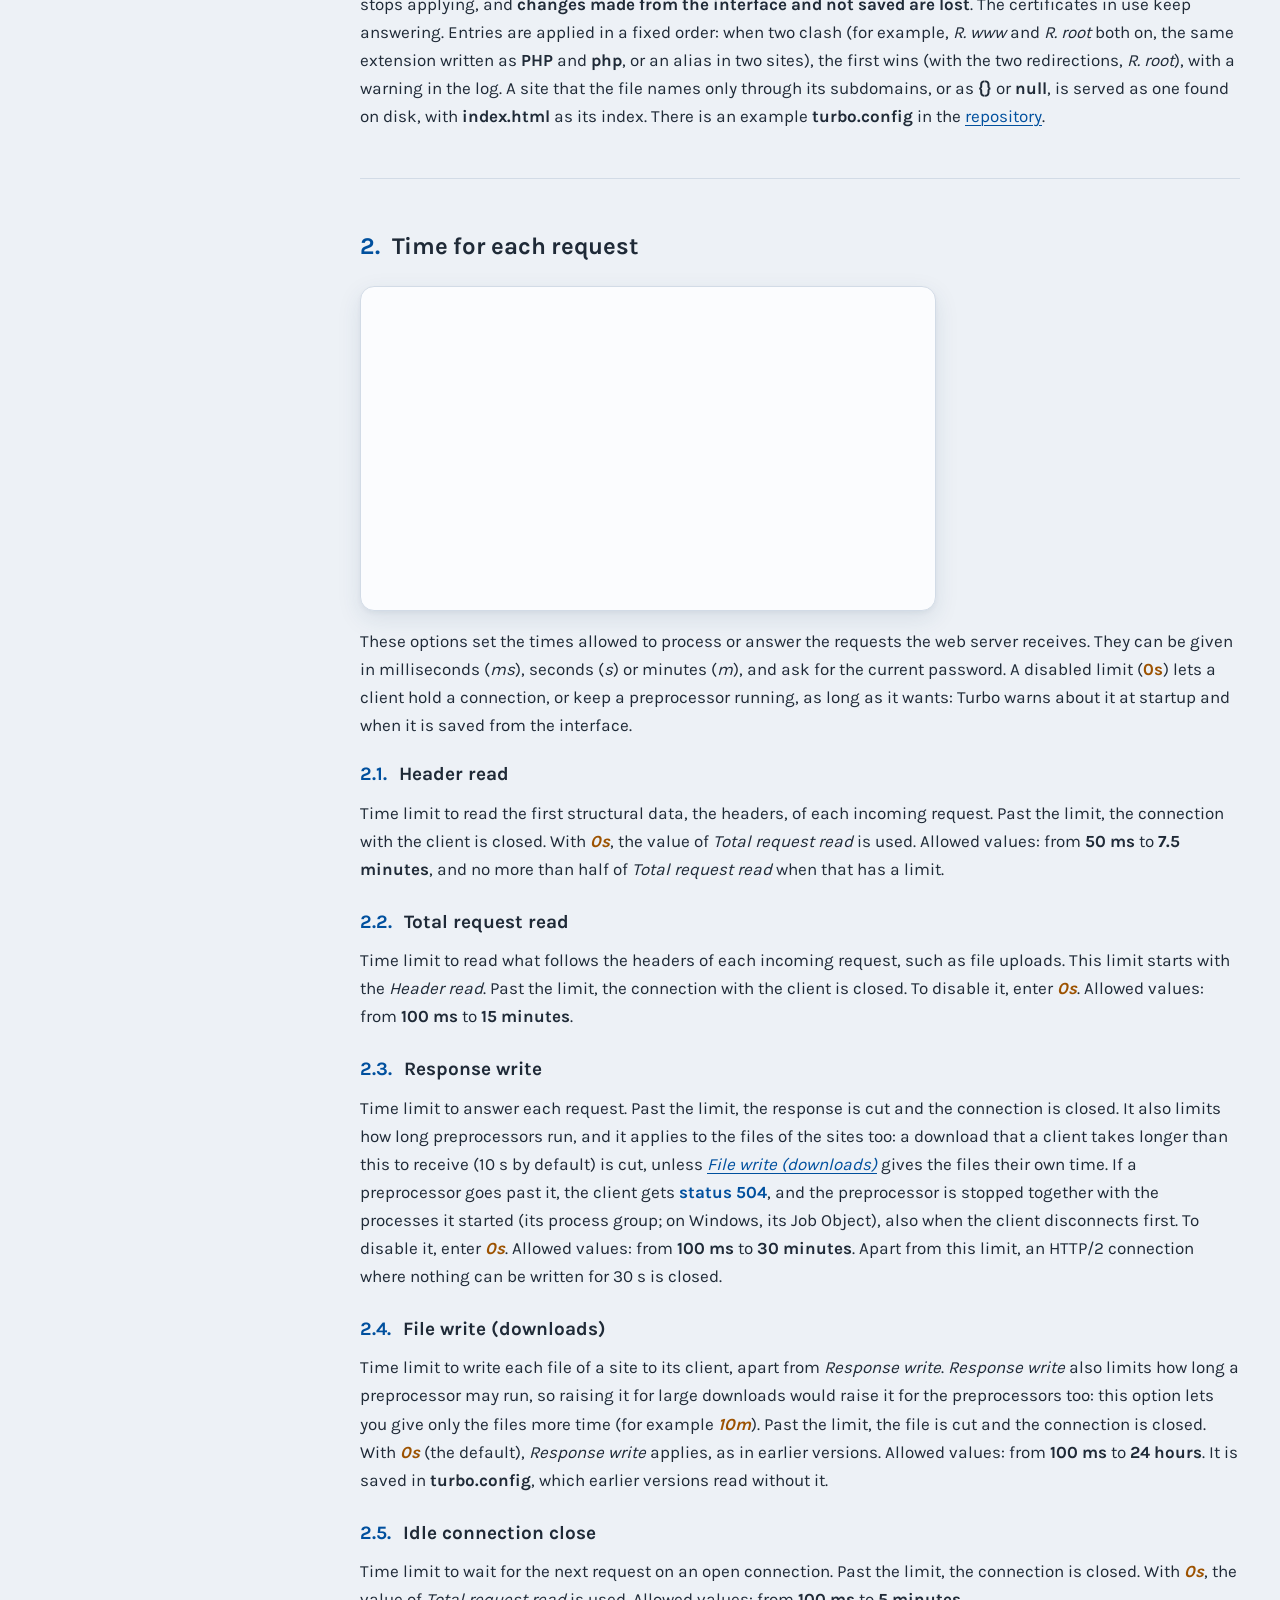
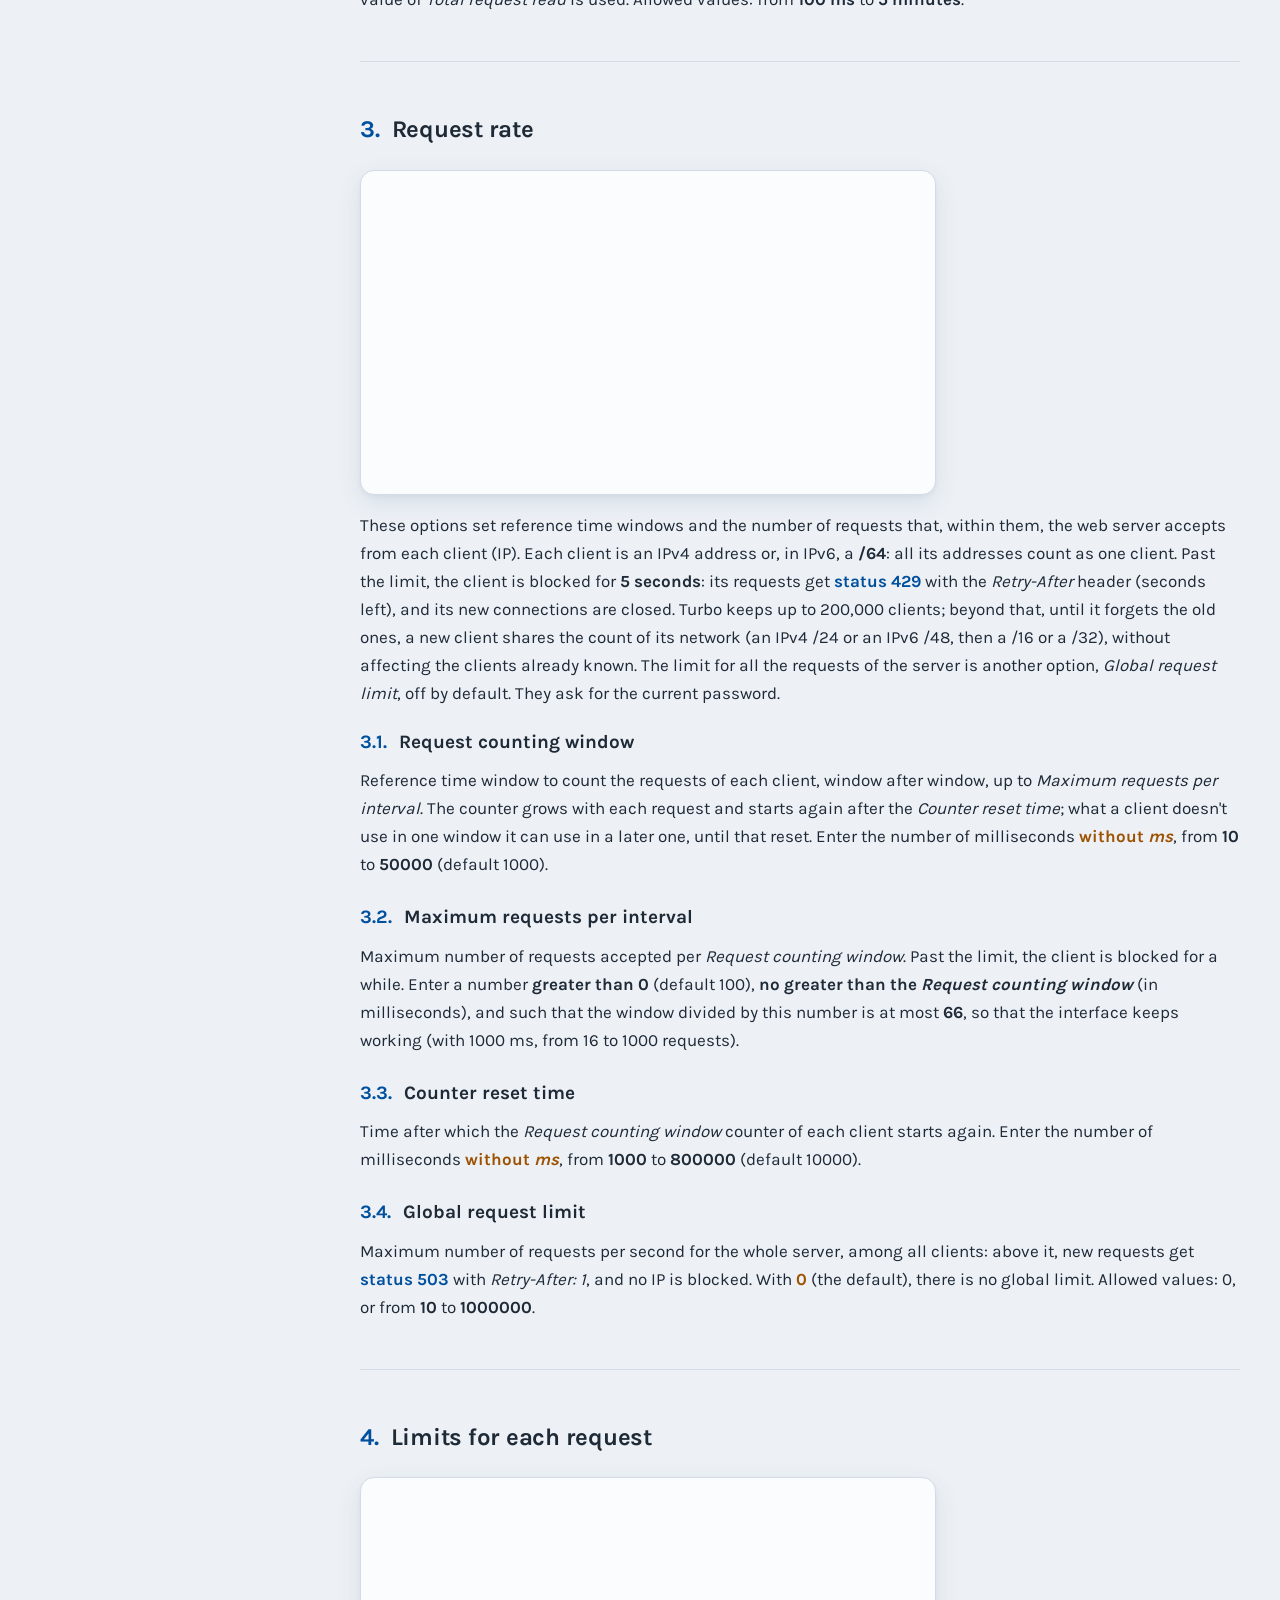
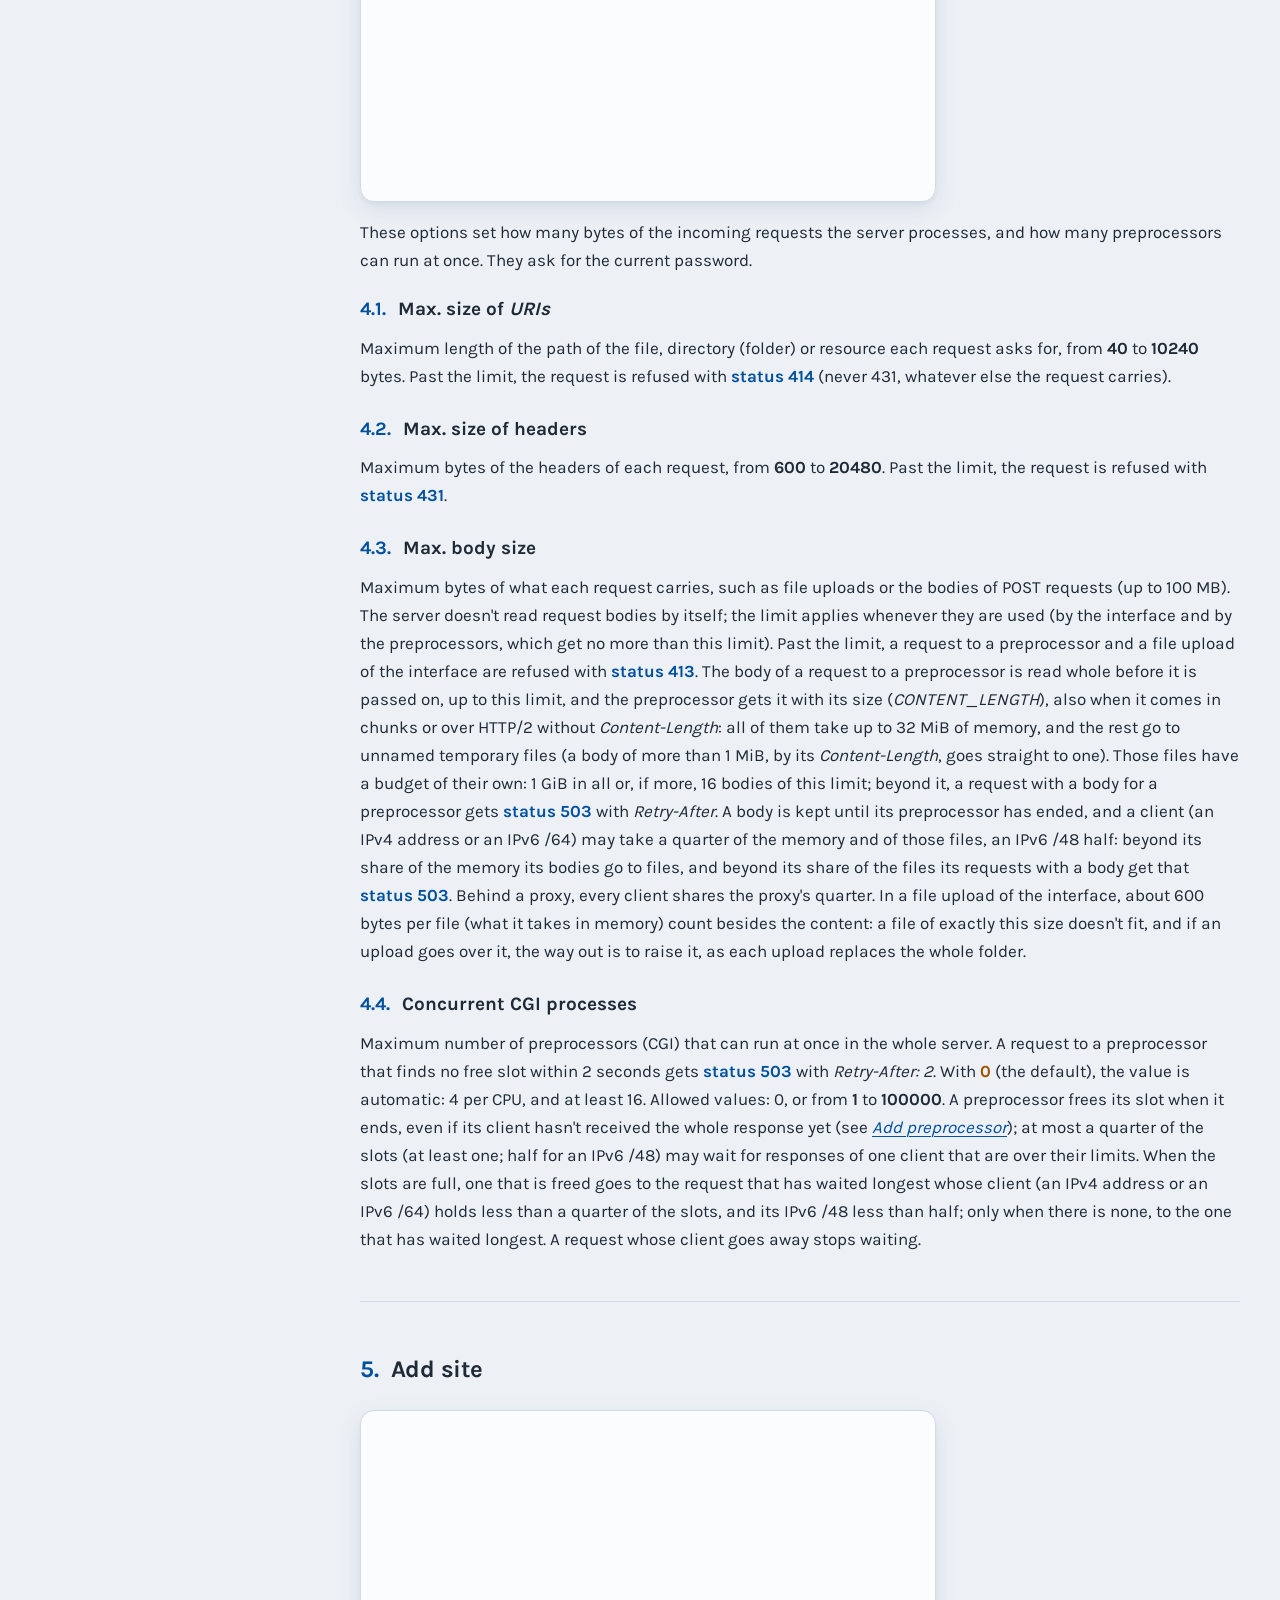
==== commit 55468fff: "v2.5.3." ====
--- a/index.html
+++ b/index.html
@@ -52,7 +52,7 @@
 		"name": "Turbo",
 		"applicationCategory": "DeveloperApplication",
 		"operatingSystem": "Linux, Windows",
-		"softwareVersion": "2.5.2",
+		"softwareVersion": "2.5.3",
 		"url": "https://turbo.okzgn.com/",
 		"inLanguage": "en",
 		"image": "https://turbo.okzgn.com/turbo.icon.png",
@@ -95,7 +95,7 @@
 			<ul>
 				<li><a href="/#Description"><span>Description</span></a></li>
 				<li><a href="/#Install"><span>Installation</span></a></li>
-				<li class="wide"><a href="/#Downloads" class="cta"><span>Free download<sub>Version: 2.5.2</sub></span></a></li>
+				<li class="wide"><a href="/#Downloads" class="cta"><span>Free download<sub>Version: 2.5.3</sub></span></a></li>
 			</ul>
 			<ul class="facts">
 				<li>Linux and Windows</li>
@@ -131,8 +131,18 @@
 		<article id="Install">
 			<h3>Installation</h3>
 			<details class="accordion info">
-				<summary><span><b>Upgrading from an earlier version?<small>v2.5.2 is the first release with binaries since v2.3.rc3: it carries the security fixes of every version since then, and what a review of v2.5.1 found. Upgrade as soon as possible.</small></b></span></summary>
-				<p>Coming from v2.5.1, replace the binary (or your build): what is configured goes on doing the same, with the exceptions that the changelog lists in <i>Upgrading from v2.5.1</i>, the main ones below. Coming from v2.5, those of <i>Upgrading from v2.5</i> apply too, which follow them; coming from v2.4.4 or v2.4.3, those of <i>Upgrading from v2.4.4</i> as well. If you upgrade from v2.4.2, v2.4.1, v2.4 or v2.3.rc3, first read the upgrading section for your version in the <a target="_blank" rel="noopener" href="https://github.com/okzgn/turbo-go/blob/main/CHANGELOG.md">changelog</a> (and then those of the later ones), and back up the sites folder, <b>turbo.config</b> included.</p>
+				<summary><span><b>Upgrading from an earlier version?<small>v2.5.3 fixes what an external review of v2.5.2 found. v2.5.2 was the first release with binaries since v2.3.rc3: it carries the security fixes of every version since then. Upgrade as soon as possible.</small></b></span></summary>
+				<p>Coming from v2.5.2, replace the binary (or your build): what is configured goes on doing the same, with the exceptions that the changelog lists in <i>Upgrading from v2.5.2</i>, the main ones below. Coming from v2.5.1, those of <i>Upgrading from v2.5.1</i> apply too, which follow them; coming from v2.5, those of <i>Upgrading from v2.5</i> as well; coming from v2.4.4 or v2.4.3, those of <i>Upgrading from v2.4.4</i> too. If you upgrade from v2.4.2, v2.4.1, v2.4 or v2.3.rc3, first read the upgrading section for your version in the <a target="_blank" rel="noopener" href="https://github.com/okzgn/turbo-go/blob/main/CHANGELOG.md">changelog</a> (and then those of the later ones), and back up the sites folder, <b>turbo.config</b> included.</p>
+				<p><b>Among the changes of v2.5.3:</b></p>
+				<ul class="list">
+					<li>A site without its <b class="c-yellow">@</b> goes alone: its subdomains, with their folders, are still served, and the site's own name answers <b class="c-aqua">status 404</b>.</li>
+					<li><b>QUERY('name')</b> reads the query as a script does: <b>&amp;</b> separates the parameters, not <b>;</b>, a <b>%</b> that can't be decoded stays as it is, and where the scripts could read different values (a name repeated with another value) it gives nothing.</li>
+					<li><b>COOKIE('name')</b> reads the cookies as a script does: the first of a name, however it is written, and where the scripts could read different values (a value with <b>%XX</b>, between double quotes or with spaces around it) it gives nothing.</li>
+					<li>A redirection whose host a value that gives nothing leaves empty, starting with <b>.</b> or with <b>..</b>, answers <b class="c-aqua">status 500</b>; a <b>#</b> in the target of a rewrite starts its fragment.</li>
+					<li>A <i>POST</i> to <b>/admin:</b> without its credentials, or to the API without an action, answers <b class="c-aqua">status 400</b>, and so does adding an index the site already has.</li>
+					<li>Each label of the name of a site may have 63 bytes, and a site that only a wildcard covers (a wildcard subdomain of another site, or a wildcard site) can be created.</li>
+					<li><b>dx-lua</b> is 0.3.3: build it again.</li>
+				</ul>
 				<p><b>Among the changes of v2.5.2:</b></p>
 				<ul class="list">
 					<li>The headers <i>Refresh</i>, <i>Location</i> and <i>Content-Location</i> don't take <b>SUBDOMAIN</b> nor <b>FIRST_SUBDOMAIN</b> in an expression: one of <b>turbo.config</b> is kept, and the site answers <b class="c-aqua">status 500</b> until it is changed.</li>
@@ -217,15 +227,15 @@
 
 							<h4 class="pre-title">Example:</h4>
 	<pre>&gt; cd <b class="c-aqua">$(mktemp -d)</b>
-&gt; <b class="c-yellow">wget https://github.com/okzgn/turbo-go/releases/download/v2.5.2/turbo-v2.5.2-linux<b class="c-orange">-amd64</b></b></pre>
-							<blockquote class="note">On ARM64 (AArch64), download <b class="c-orange">turbo-v2.5.2-linux-arm64</b> (and use that name in the next step). Check the download with the <b>SHA256SUMS</b> file of the release, downloaded into the same directory (<b>sha256sum -c --ignore-missing SHA256SUMS</b>: <i>--ignore-missing</i> checks only the binaries you downloaded). A release signed by its publisher also has a <b>SHA256SUMS.sig</b> file, which shows that the sums are the publisher's; <a target="_blank" rel="noopener" href="https://github.com/okzgn/turbo-go/blob/main/SECURITY.md">SECURITY.md</a> says how to check it.</blockquote>
+&gt; <b class="c-yellow">wget https://github.com/okzgn/turbo-go/releases/download/v2.5.3/turbo-v2.5.3-linux<b class="c-orange">-amd64</b></b></pre>
+							<blockquote class="note">On ARM64 (AArch64), download <b class="c-orange">turbo-v2.5.3-linux-arm64</b> (and use that name in the next step). Check the download with the <b>SHA256SUMS</b> file of the release, downloaded into the same directory (<b>sha256sum -c --ignore-missing SHA256SUMS</b>: <i>--ignore-missing</i> checks only the binaries you downloaded). A release signed by its publisher also has a <b>SHA256SUMS.sig</b> file, which shows that the sums are the publisher's; <a target="_blank" rel="noopener" href="https://github.com/okzgn/turbo-go/blob/main/SECURITY.md">SECURITY.md</a> says how to check it.</blockquote>
 
 					</li>
 					<li>
 						<span><b class="c-yellow">Install</b> the <b class="c-orange">downloaded binary</b> in <b class="c-aqua">/usr/local/bin/</b>, named <b>turbo</b>, owned by <i>root</i>, with read and execute permissions. It stays outside the sites directory, where the preprocessors can write, so they can't replace it.</span>
 
 						<h4 class="pre-title">Example:</h4>
-	<pre>&gt; sudo <b class="c-yellow">install -o root -g root -m 0755 turbo-v2.5.2-linux<b class="c-orange">-amd64</b> <b class="c-aqua">/usr/local/bin/</b>turbo</b></pre>
+	<pre>&gt; sudo <b class="c-yellow">install -o root -g root -m 0755 turbo-v2.5.3-linux<b class="c-orange">-amd64</b> <b class="c-aqua">/usr/local/bin/</b>turbo</b></pre>
 
 						<blockquote class="note"><b>For testing</b>, go on from here to <a href="/#Get-started">Getting started</a>.</blockquote>
 					</li>
@@ -318,7 +328,7 @@
 								<li>To stop the service <b>for a while</b>, use the <b class="c-orange"><i>stop</i></b> command.</li>
 								<li>Or use <b class="c-orange"><i>disable --now</i></b> to stop the service <b>completely</b> and keep it from starting with the system.</li>
 								<li>Turbo's messages (with level and time) go to the system log (<i>journal</i>); to see them, use <b class="c-orange"><i>journalctl -u turbo</i></b> (with <b><i>-f</i></b>, to follow them in real time).</li>
-								<li>The first line of each start (<b><i>msg=Starting</i></b>) says the version of Turbo, the commit it was built from and the Go version, for example <b><i>version=v2.5.2 commit=… go=go1.26.11</i></b> (<b class="c-orange"><i>journalctl -u turbo | grep msg=Starting</i></b>): compare it with the affected versions of a security advisory.</li>
+								<li>The first line of each start (<b><i>msg=Starting</i></b>) says the version of Turbo, the commit it was built from and the Go version, for example <b><i>version=v2.5.3 commit=… go=go1.26.11</i></b> (<b class="c-orange"><i>journalctl -u turbo | grep msg=Starting</i></b>): compare it with the affected versions of a security advisory.</li>
 							</ul>
 						</blockquote>
 					</li>
@@ -346,7 +356,7 @@
 						<span><b class="c-yellow"><a href="/#Downloads">Download</a></b> the Windows binary into the <b class="c-aqua">directory above</b>, named <b class="c-orange">turbo.exe</b>.</span>
 
 						<h4 class="pre-title">Example:</h4>
-	<pre>&gt; <b class="c-yellow">Invoke-WebRequest https://github.com/okzgn/turbo-go/releases/download/v2.5.2/turbo-v2.5.2-windows-x64.exe -OutFile <b class="c-aqua">C:\server\</b><b class="c-orange">turbo.exe</b></b></pre>
+	<pre>&gt; <b class="c-yellow">Invoke-WebRequest https://github.com/okzgn/turbo-go/releases/download/v2.5.3/turbo-v2.5.3-windows-x64.exe -OutFile <b class="c-aqua">C:\server\</b><b class="c-orange">turbo.exe</b></b></pre>
 						<blockquote class="note">Check the download with the checksum in <a href="/#Downloads">Downloads</a> (<b>Get-FileHash C:\server\turbo.exe</b>).</blockquote>
 					</li>
 					<li>
@@ -379,28 +389,28 @@
 				<li><b>Linux</b></li>
 				<li><b>64-bit</b><br>x64<br>x86-64<br>AMD64</li>
 				<li class="dl-file">
-					<a href="https://github.com/okzgn/turbo-go/releases/download/v2.5.2/turbo-v2.5.2-linux-amd64">turbo-v2.5.2-linux-amd64</a>
+					<a href="https://github.com/okzgn/turbo-go/releases/download/v2.5.3/turbo-v2.5.3-linux-amd64">turbo-v2.5.3-linux-amd64</a>
 					<ul>
-						<li><b>SHA256 checksum:</b> <i class="checksum">fbf860df6d2ef776b4d0b4db793ad8416fb0ac00fcb41f8aa346247669033aba</i></li>
-						<li><b>Size:</b> 8.15 MB</li>
+						<li><b>SHA256 checksum:</b> <i class="checksum">PENDING: SHA-256 from SHA256SUMS on release</i></li>
+						<li><b>Size:</b> PENDING on release</li>
 					</ul>
 				</li>
 				<li><b>Linux</b></li>
 				<li><b>64-bit</b><br>ARM64<br>AArch64</li>
 				<li class="dl-file">
-					<a href="https://github.com/okzgn/turbo-go/releases/download/v2.5.2/turbo-v2.5.2-linux-arm64">turbo-v2.5.2-linux-arm64</a>
+					<a href="https://github.com/okzgn/turbo-go/releases/download/v2.5.3/turbo-v2.5.3-linux-arm64">turbo-v2.5.3-linux-arm64</a>
 					<ul>
-						<li><b>SHA256 checksum:</b> <i class="checksum">0ade0cc679fc6c53dd9455746e05d1c2fe6a0a3bbc6d5838cc3ae1e27525f042</i></li>
-						<li><b>Size:</b> 7.50 MB</li>
+						<li><b>SHA256 checksum:</b> <i class="checksum">PENDING: SHA-256 from SHA256SUMS on release</i></li>
+						<li><b>Size:</b> PENDING on release</li>
 					</ul>
 				</li>
 				<li><b>Windows</b></li>
 				<li><b>64-bit</b><br>x64<br>x86-64<br>AMD64</li>
 				<li class="dl-file">
-					<a href="https://github.com/okzgn/turbo-go/releases/download/v2.5.2/turbo-v2.5.2-windows-x64.exe">turbo-v2.5.2-windows-x64.exe</a>
+					<a href="https://github.com/okzgn/turbo-go/releases/download/v2.5.3/turbo-v2.5.3-windows-x64.exe">turbo-v2.5.3-windows-x64.exe</a>
 					<ul>
-						<li><b>SHA256 checksum:</b> <i class="checksum">ac9af085a1c7f1f30ec5dc89254cb4359f1a46d006d2244df3a53da0d772443c</i></li>
-						<li><b>Size:</b> 8.41 MB</li>
+						<li><b>SHA256 checksum:</b> <i class="checksum">PENDING: SHA-256 from SHA256SUMS on release</i></li>
+						<li><b>Size:</b> PENDING on release</li>
 					</ul>
 				</li>
 			</ul>
@@ -651,7 +661,7 @@
 						<div>
 							<a href="./data/img/sites-without-folder.webp"><img src="./data/img/sites-without-folder-sm.webp" alt="Sites without their folder" width="960" height="540" loading="lazy" decoding="async"></a>
 						</div>
-						<p>A site whose folder (or its <b class="c-yellow">@</b>) disappears, for example during a deploy that deletes and recreates <b class="c-yellow">@</b>, an upload by FTP or a network disk that is gone for a moment, isn't served while it is missing, and comes back with all its settings (preprocessors, HTTPS, headers, rewrites, aliases…), also after a restart: they stay in <b>turbo.config</b>. Only a folder that doesn't exist counts, one that its parent folder, listed, doesn't have: when the disk doesn't answer (permissions, I/O, a network share), the site stays as it is. A site of <b>turbo.config</b> whose folder doesn't exist yet gets its settings when the folder appears.<br><br>The interface lists them in this section, which shows only when there is one. Once its folder is gone, the <b class="c-yellow">X</b> makes Turbo forget its settings (a site's, together with its subdomains); it asks for the current password and deletes no folder. While a site is in this list, no other site with its name can be created from the interface: <b>deleting the folder of a site doesn't delete the site</b>.</p>
+						<p>A site whose folder (or its <b class="c-yellow">@</b>) disappears, for example during a deploy that deletes and recreates <b class="c-yellow">@</b>, an upload by FTP or a network disk that is gone for a moment, isn't served while it is missing, and comes back with all its settings (preprocessors, HTTPS, headers, rewrites, aliases…), also after a restart: they stay in <b>turbo.config</b>. Only a folder that doesn't exist counts, one that its parent folder, listed, doesn't have: when the disk doesn't answer (permissions, I/O, a network share), the site stays as it is. A site of <b>turbo.config</b> whose folder doesn't exist yet gets its settings when the folder appears. A site and each of its subdomains go on their own: while only the <b class="c-yellow">@</b> of a site is missing, its subdomains, with their own <b class="c-yellow">@</b>, are still served.<br><br>The interface lists them in this section, which shows only when there is one. Once its folder is gone, the <b class="c-yellow">X</b> makes Turbo forget its settings (a site's, together with its subdomains); it asks for the current password and deletes no folder. While a site is in this list, no other site with its name can be created from the interface: <b>deleting the folder of a site doesn't delete the site</b>.</p>
 					</section>
 				</li>
 				<li>
@@ -920,7 +930,7 @@
 								</li>
 								<li>
 									<h6>Functions</h6><br>
-									<span><b>HEADER('Name')</b>, <b>QUERY('name')</b> and <b>COOKIE('name')</b> read the request; <b>oneOf(v, ['a', 'b'])</b> gives the element of the list equal to <b>v</b>; <b>token(v)</b>, <b>quoted(v)</b> and <b>urlencode(v)</b> restrict or encode a text (<b>quoted</b>, not in <i>Set-Cookie</i>, <i>Content-Security-Policy</i> nor <i>Content-Security-Policy-Report-Only</i>, whose grammar doesn't keep a quoted text together, nor in <i>Refresh</i>, whose URL a browser takes without its quotes); <b>lower(v)</b> and <b>upper(v)</b> change its case; <b>v.startsWith(s)</b>, <b>v.endsWith(s)</b>, <b>v.contains(s)</b> and <b>v.matches('pattern')</b> are conditions.</span>
+									<span><b>HEADER('Name')</b>, <b>QUERY('name')</b> (as a script reads the query: <b>&amp;</b> separates the parameters, not <b>;</b>) and <b>COOKIE('name')</b> (as a script reads the cookies) read the request; <b>oneOf(v, ['a', 'b'])</b> gives the element of the list equal to <b>v</b>; <b>token(v)</b>, <b>quoted(v)</b> and <b>urlencode(v)</b> restrict or encode a text (<b>quoted</b>, not in <i>Set-Cookie</i>, <i>Content-Security-Policy</i> nor <i>Content-Security-Policy-Report-Only</i>, whose grammar doesn't keep a quoted text together, nor in <i>Refresh</i>, whose URL a browser takes without its quotes); <b>lower(v)</b> and <b>upper(v)</b> change its case; <b>v.startsWith(s)</b>, <b>v.endsWith(s)</b>, <b>v.contains(s)</b> and <b>v.matches('pattern')</b> are conditions.</span>
 									<blockquote class="note muted text-lg">
 										<b class="c-aqua">oneOf</b>(<b class="c-aqua">HEADER</b>('Origin'), ['https://app.example.com', 'https://admin.example.com'])
 									</blockquote>
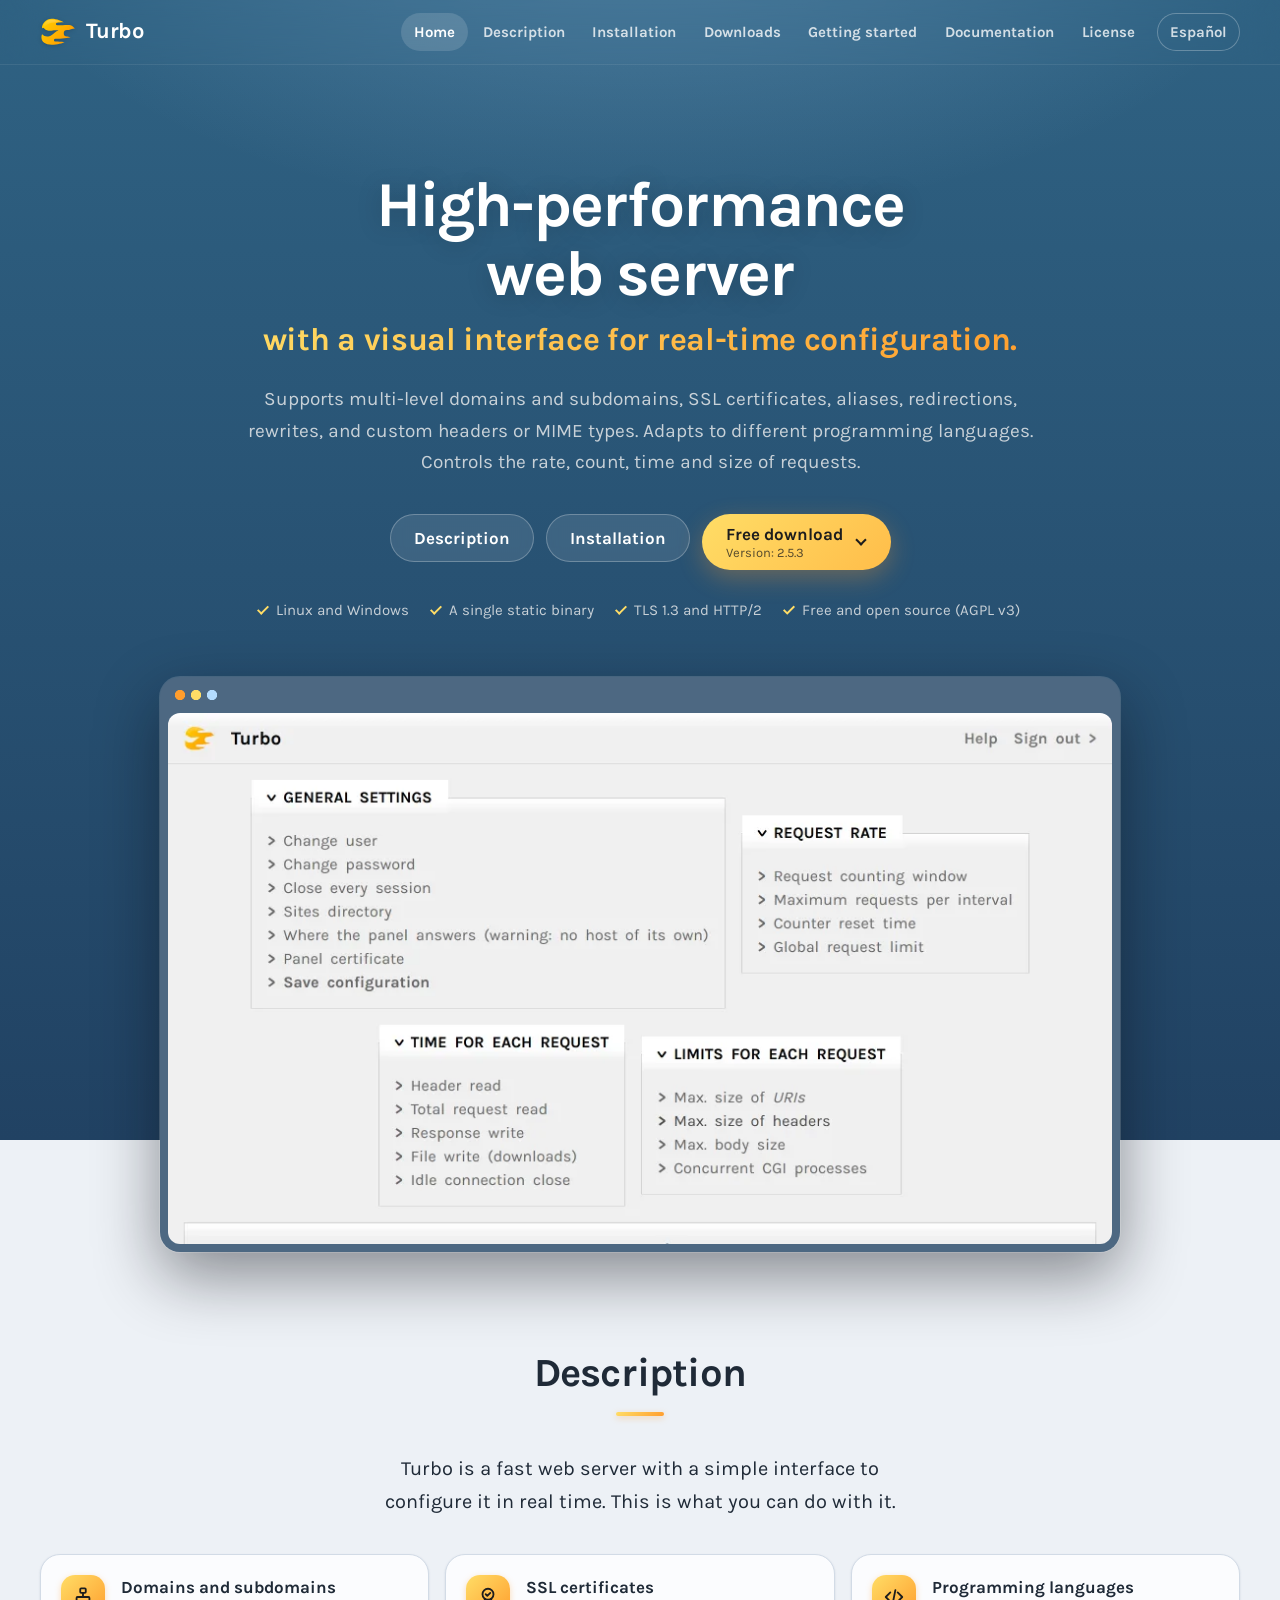
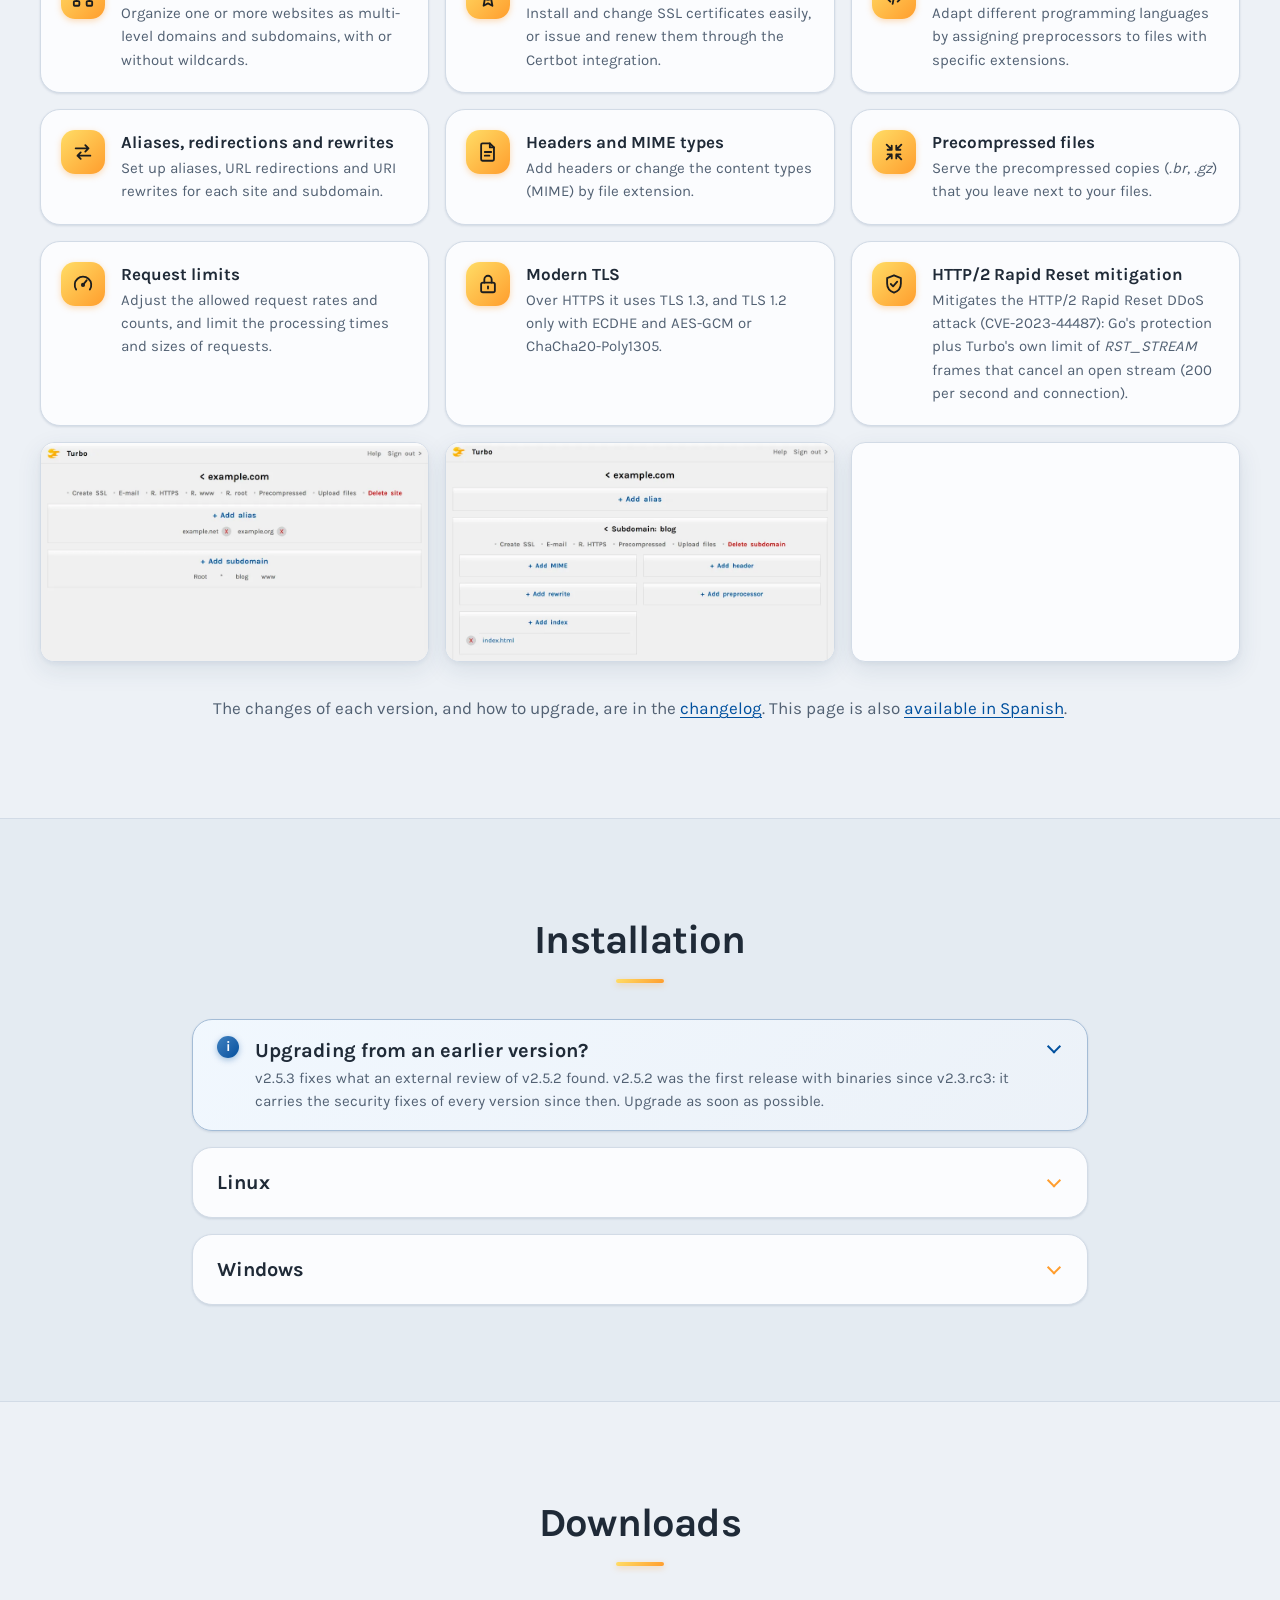
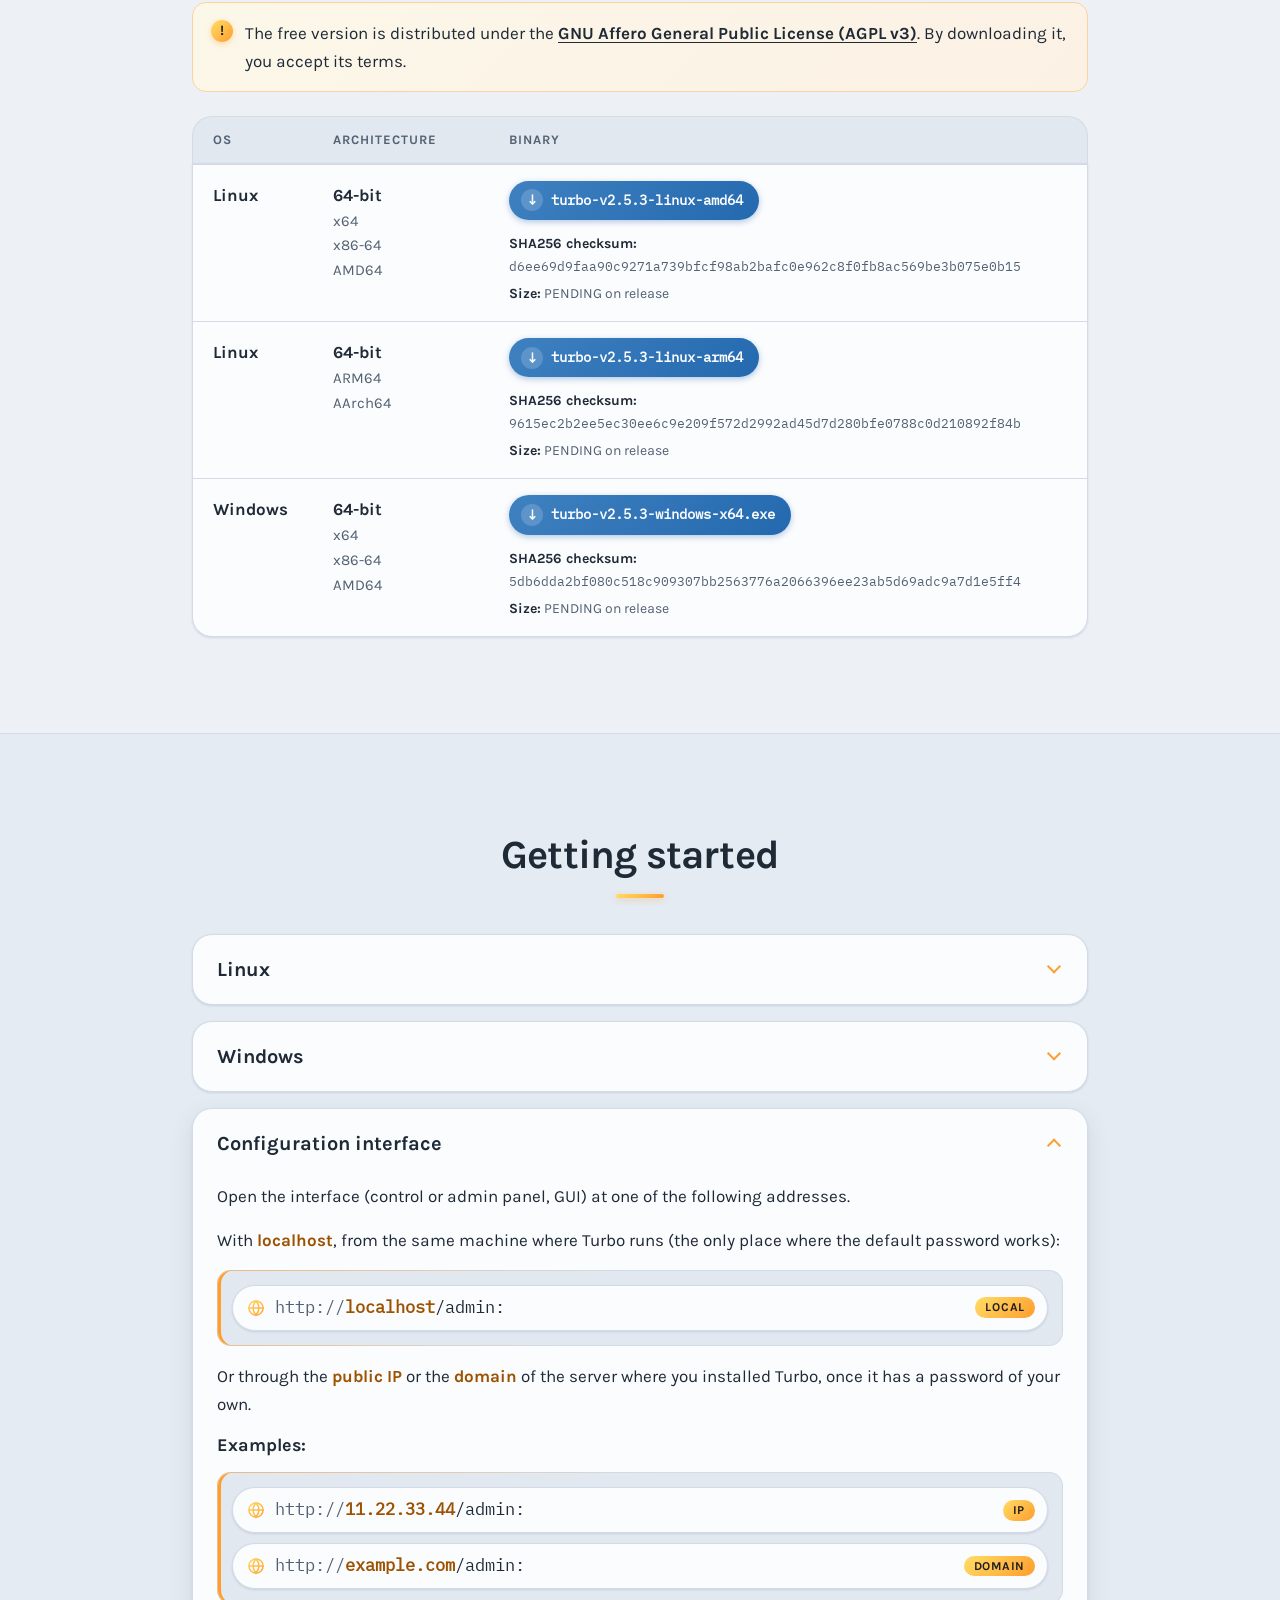
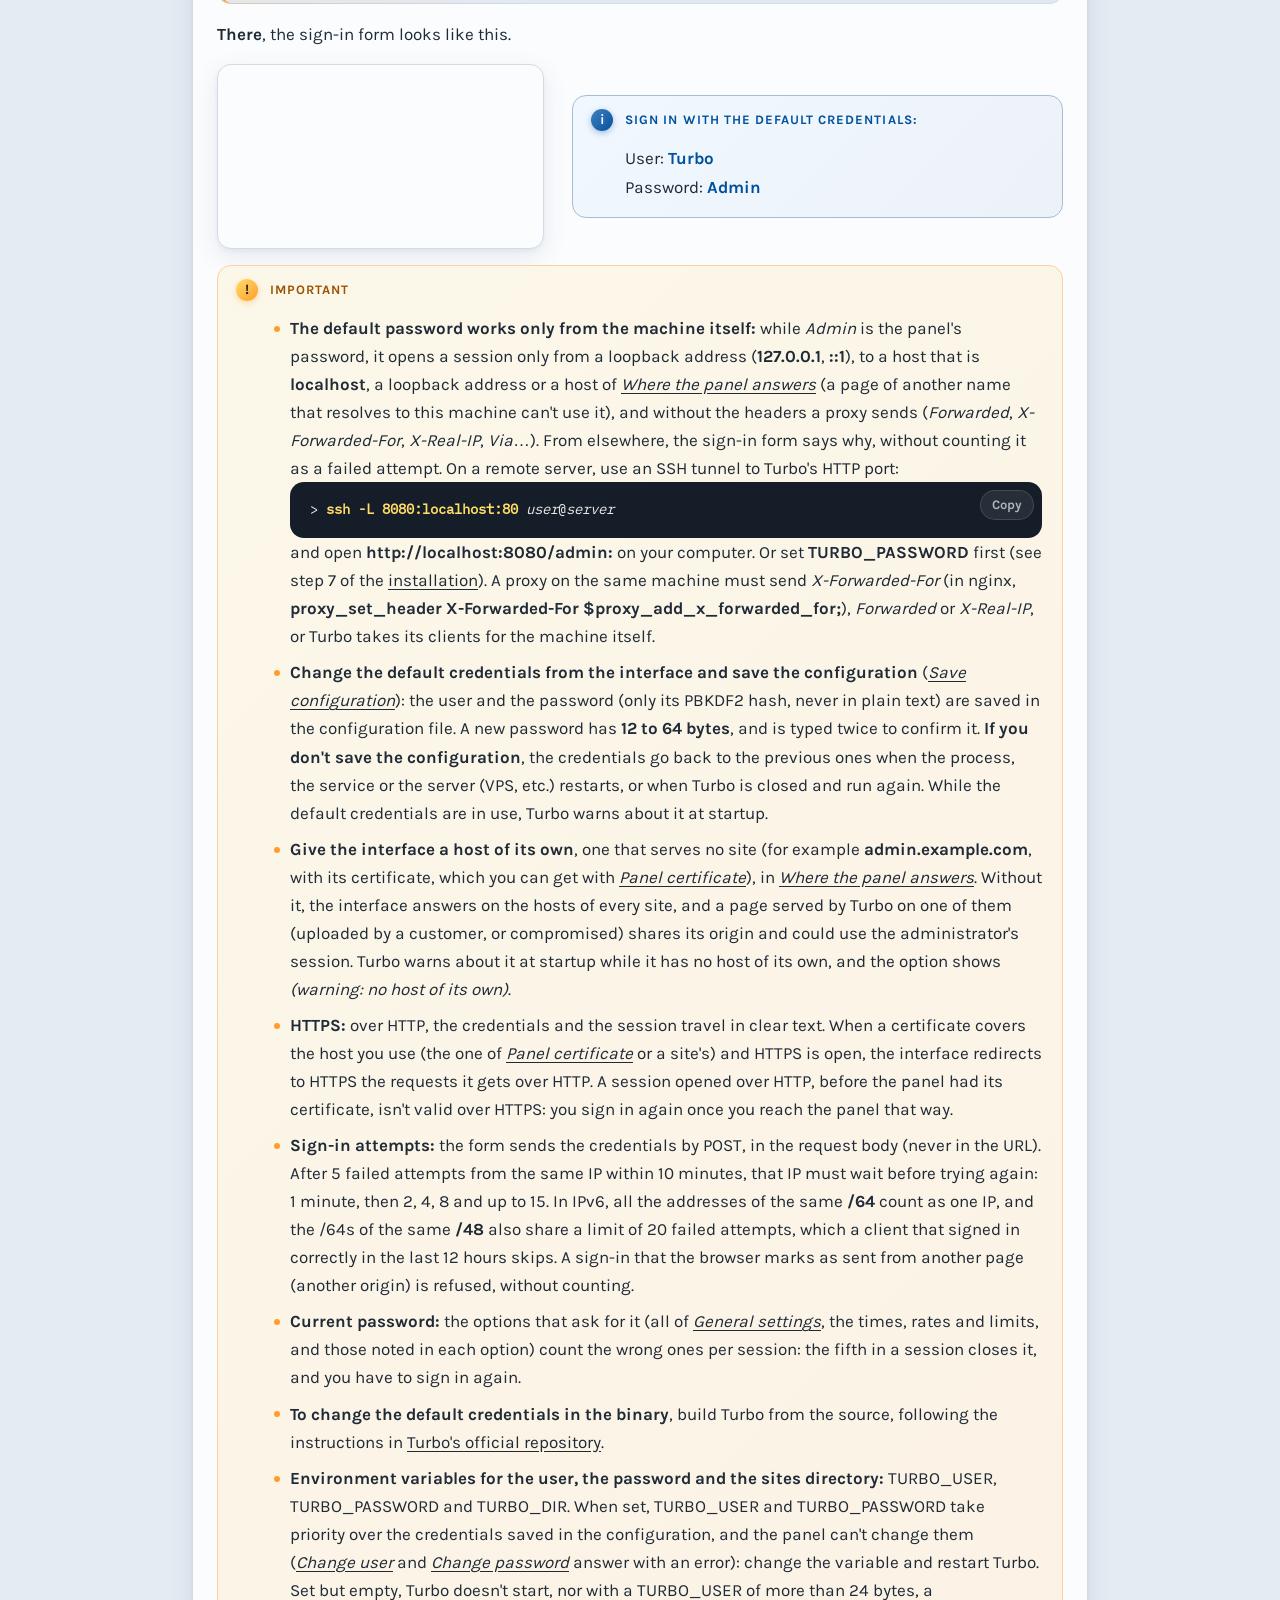
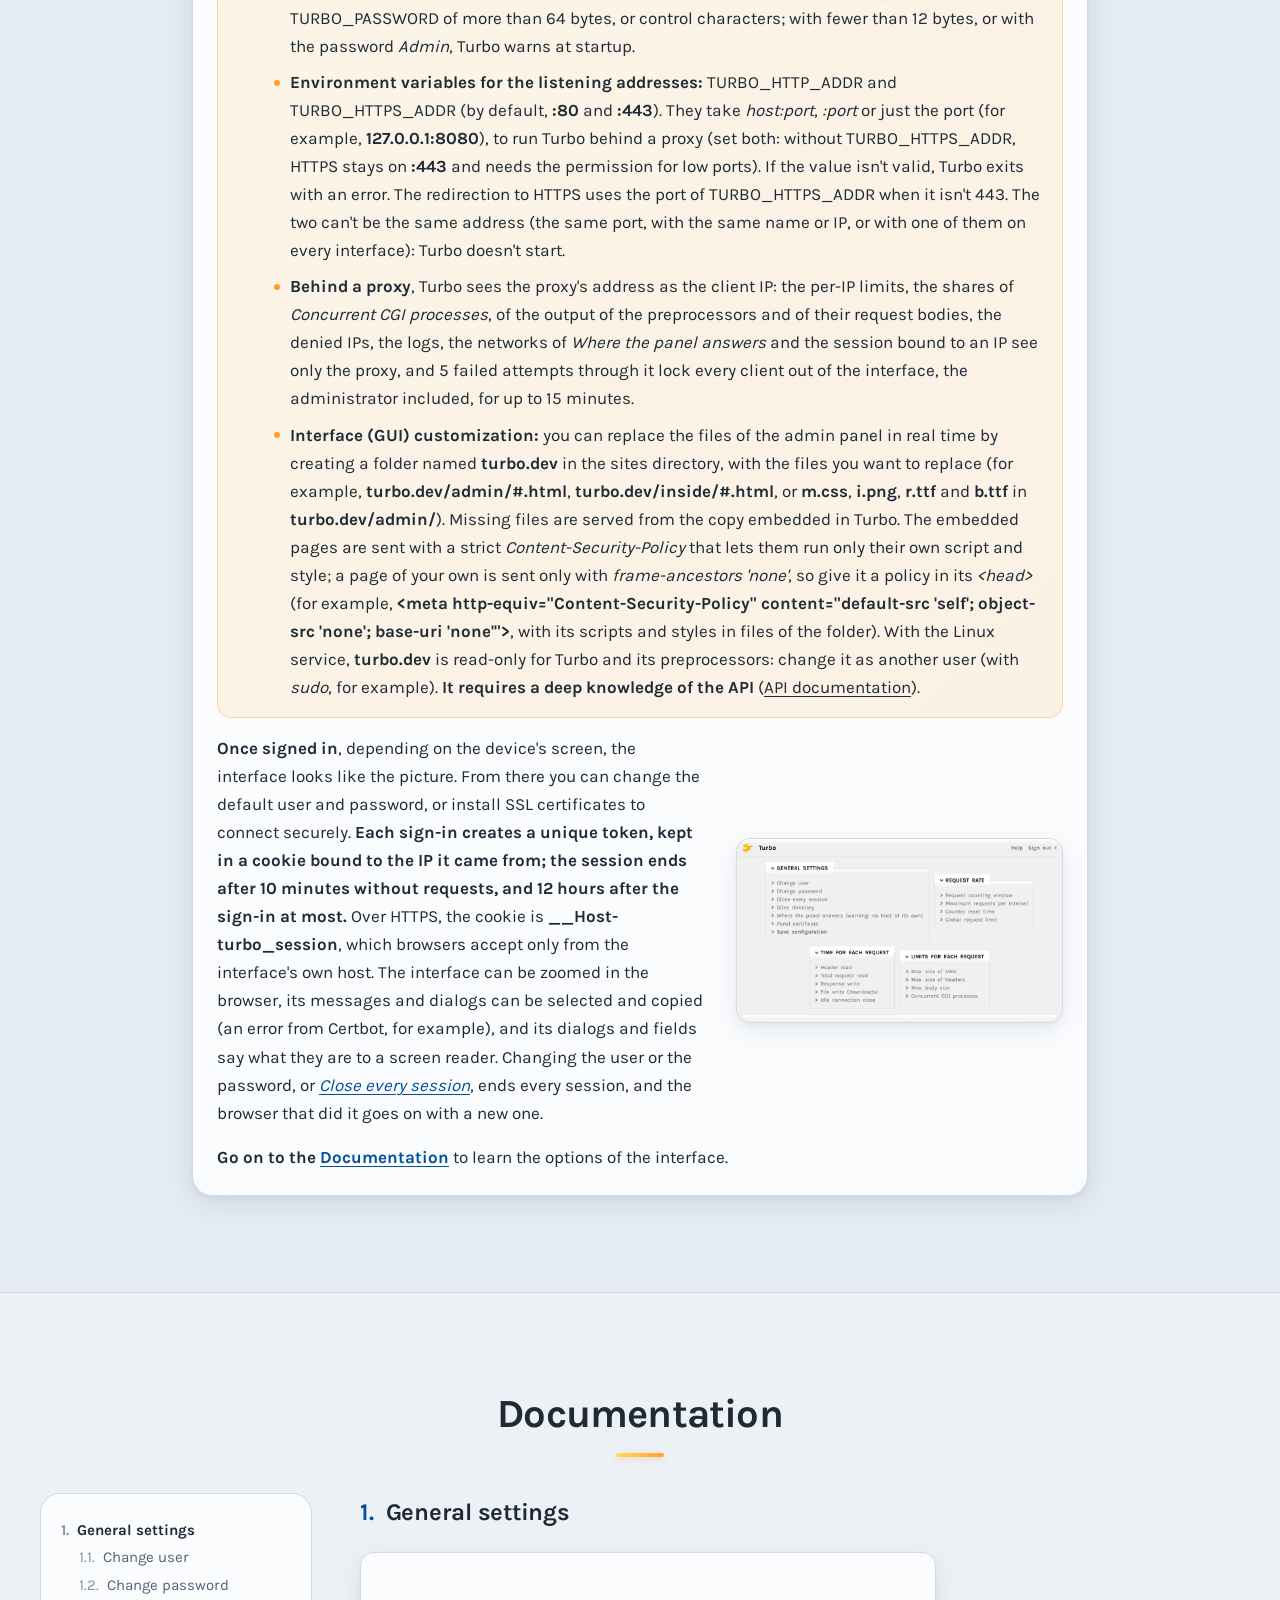
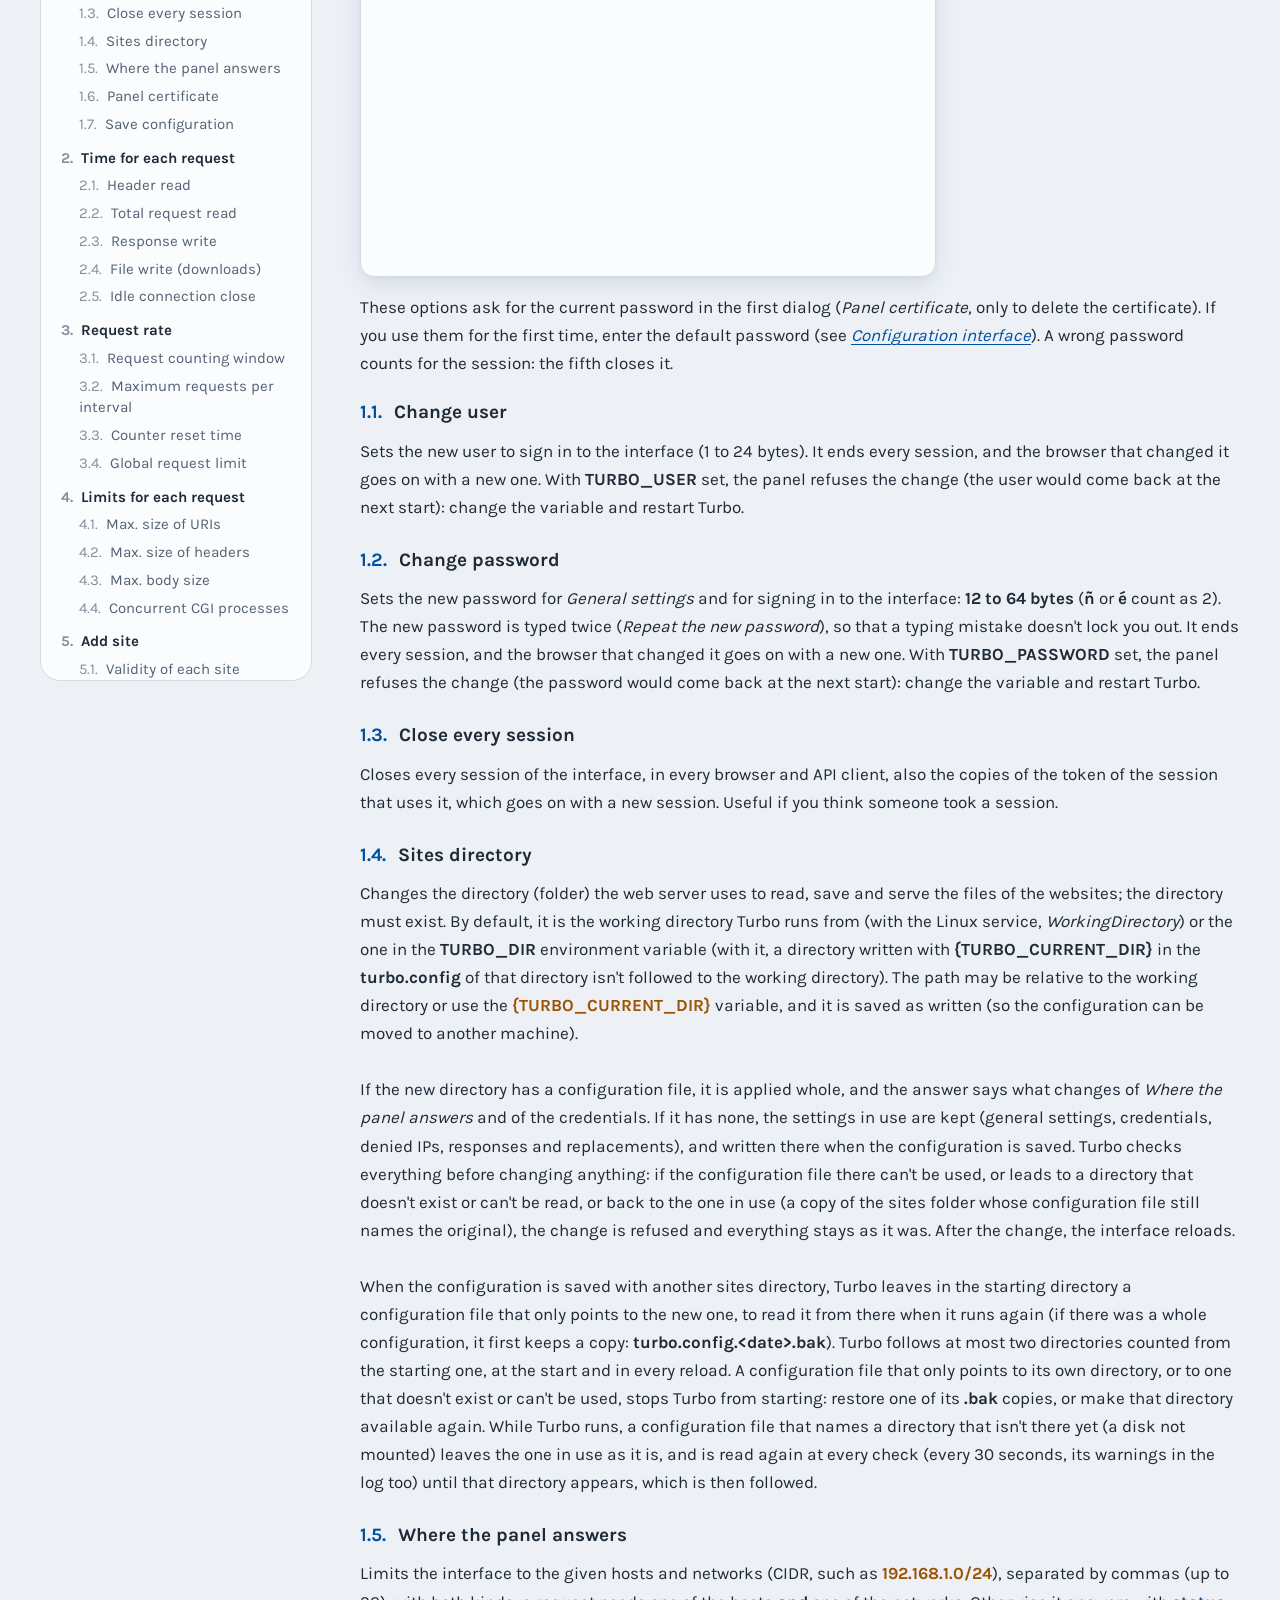
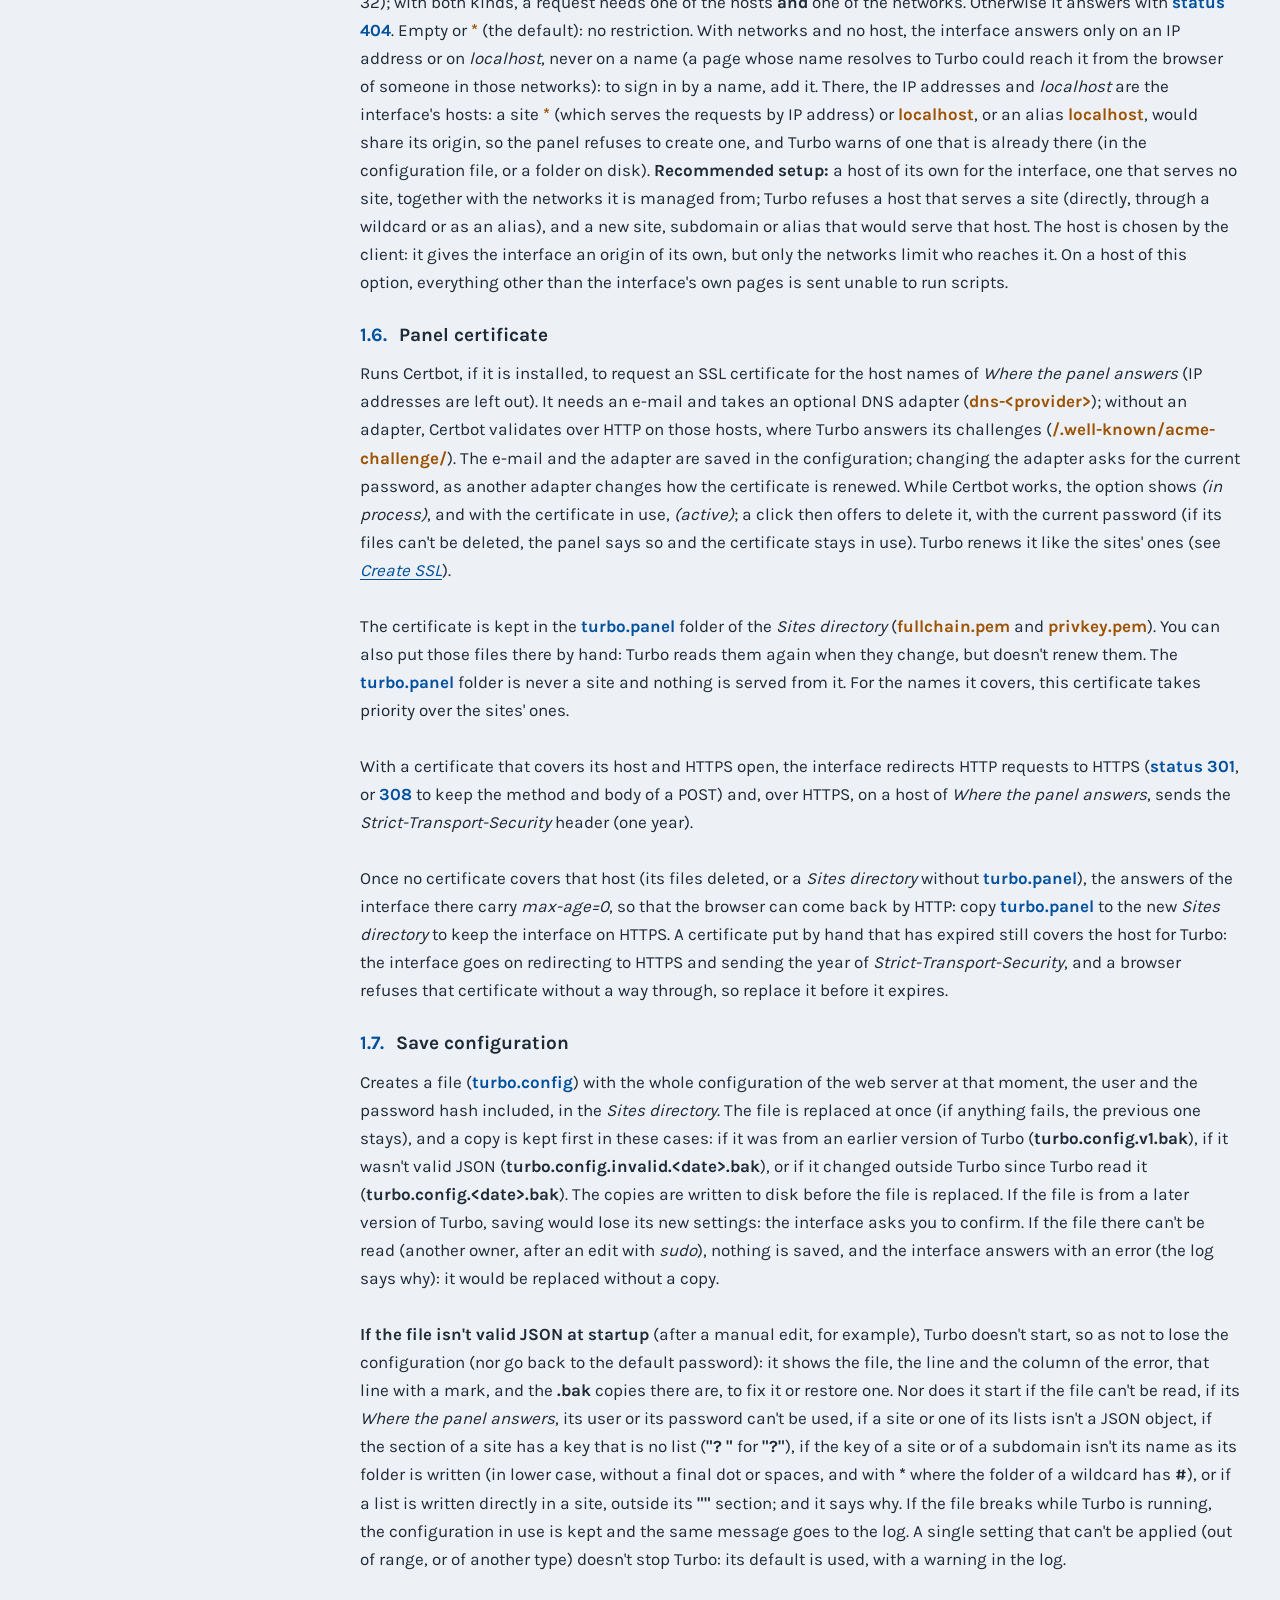
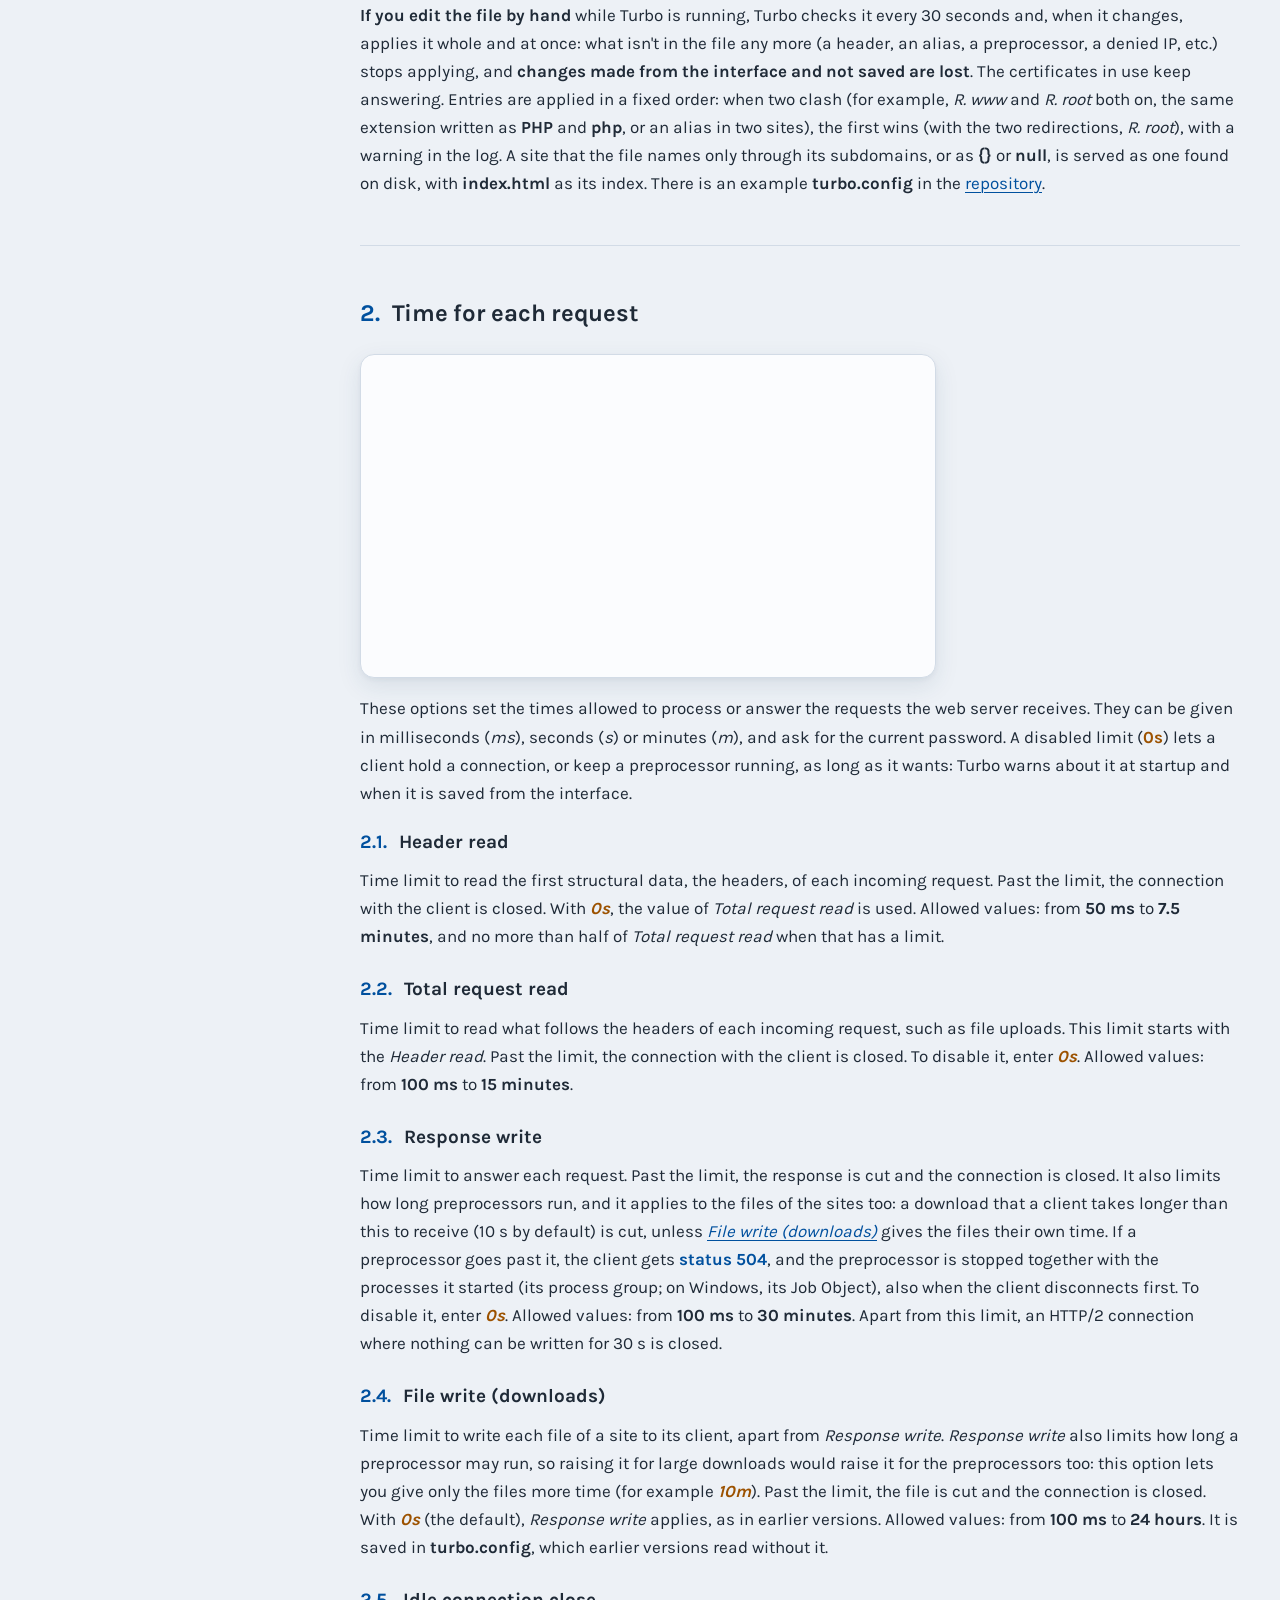
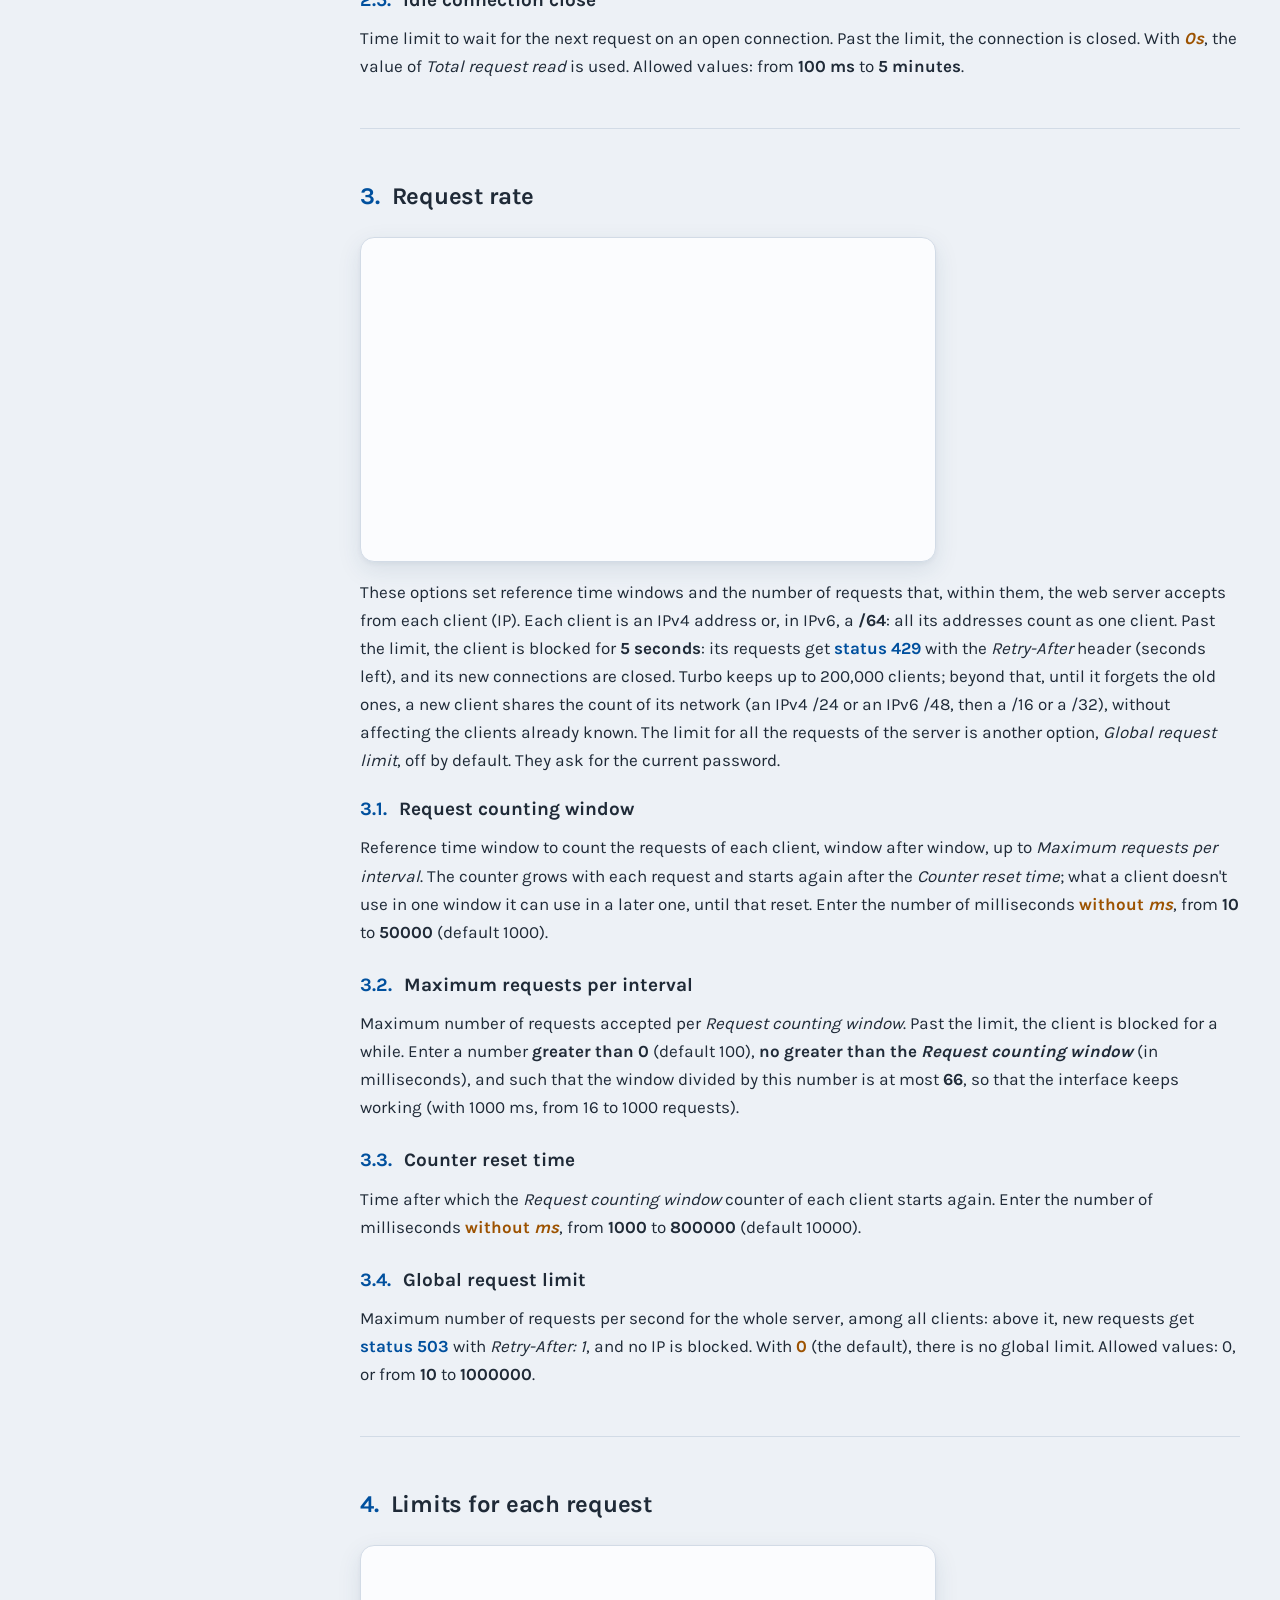
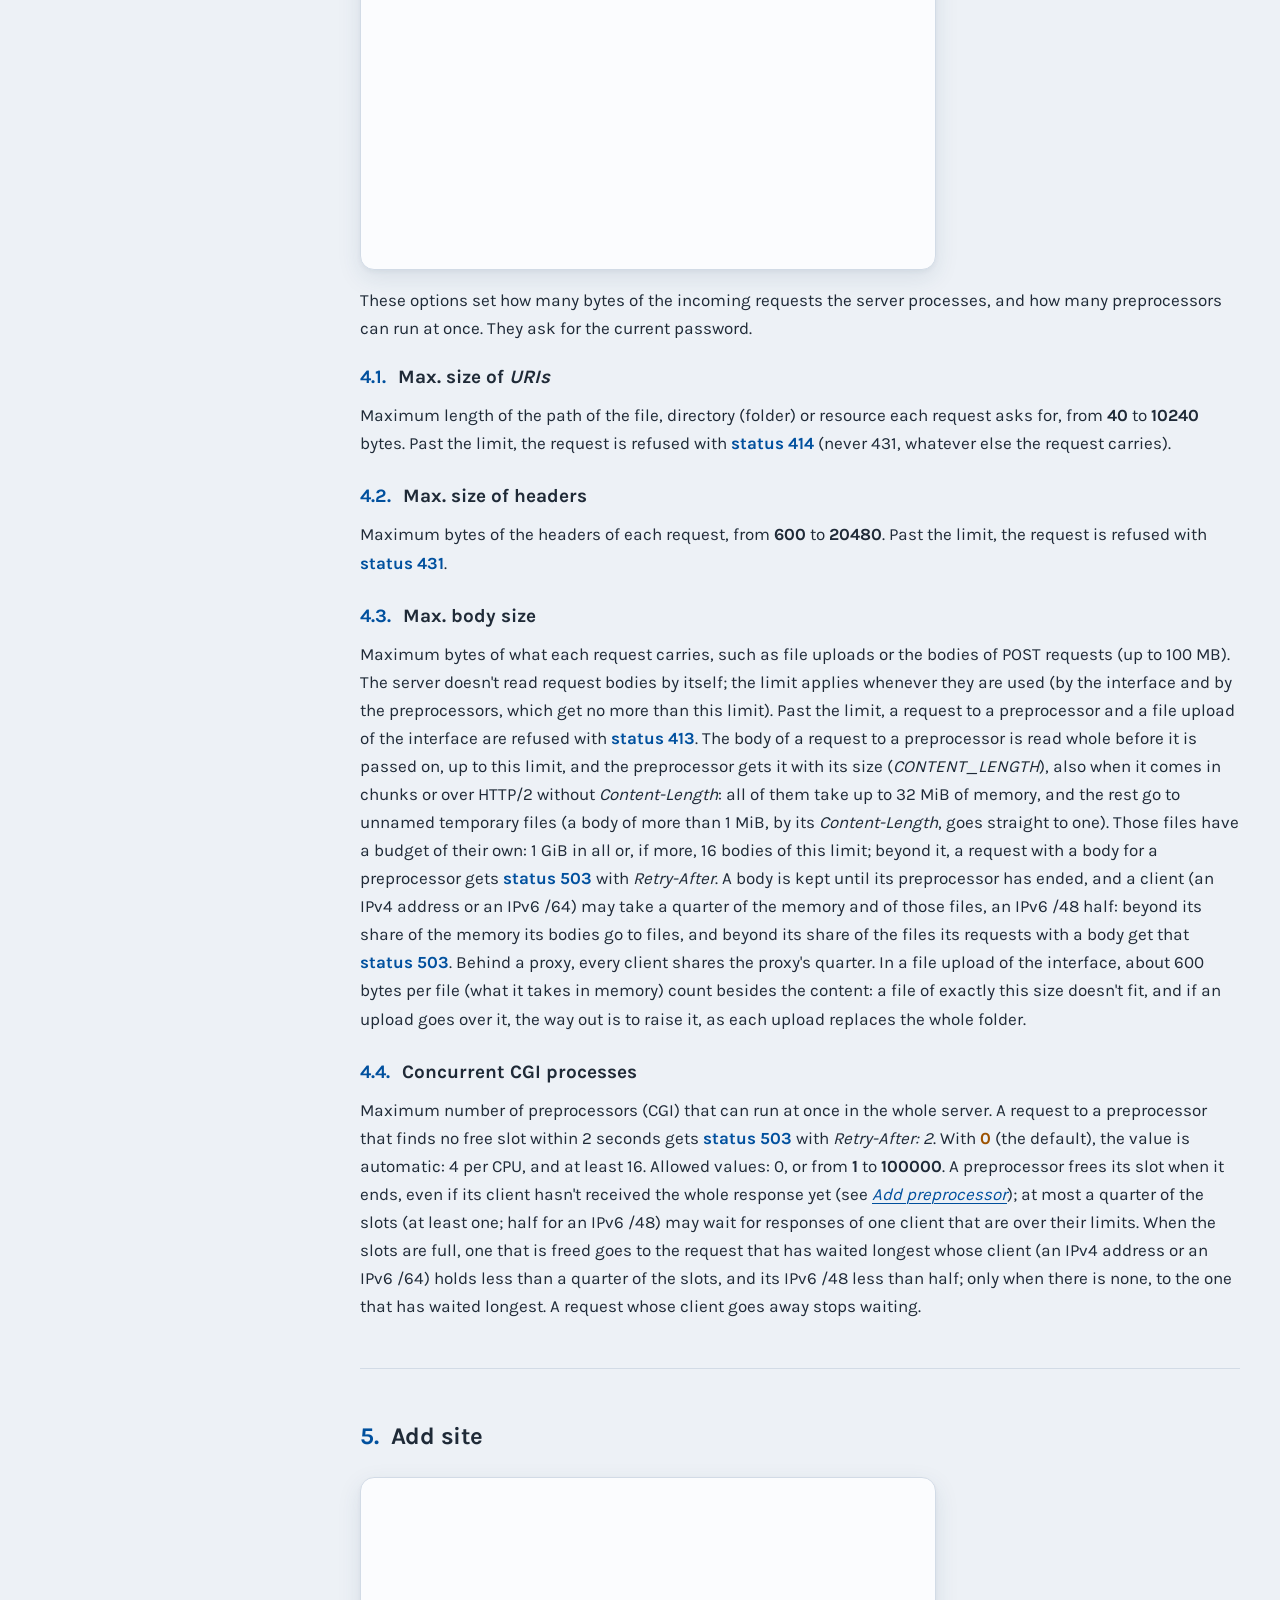
==== commit 555f616f: "v2.5.3 checksums update." ====
--- a/index.html
+++ b/index.html
@@ -391,7 +391,7 @@
 				<li class="dl-file">
 					<a href="https://github.com/okzgn/turbo-go/releases/download/v2.5.3/turbo-v2.5.3-linux-amd64">turbo-v2.5.3-linux-amd64</a>
 					<ul>
-						<li><b>SHA256 checksum:</b> <i class="checksum">PENDING: SHA-256 from SHA256SUMS on release</i></li>
+						<li><b>SHA256 checksum:</b> <i class="checksum">d6ee69d9faa90c9271a739bfcf98ab2bafc0e962c8f0fb8ac569be3b075e0b15</i></li>
 						<li><b>Size:</b> PENDING on release</li>
 					</ul>
 				</li>
@@ -400,7 +400,7 @@
 				<li class="dl-file">
 					<a href="https://github.com/okzgn/turbo-go/releases/download/v2.5.3/turbo-v2.5.3-linux-arm64">turbo-v2.5.3-linux-arm64</a>
 					<ul>
-						<li><b>SHA256 checksum:</b> <i class="checksum">PENDING: SHA-256 from SHA256SUMS on release</i></li>
+						<li><b>SHA256 checksum:</b> <i class="checksum">9615ec2b2ee5ec30ee6c9e209f572d2992ad45d7d280bfe0788c0d210892f84b</i></li>
 						<li><b>Size:</b> PENDING on release</li>
 					</ul>
 				</li>
@@ -409,7 +409,7 @@
 				<li class="dl-file">
 					<a href="https://github.com/okzgn/turbo-go/releases/download/v2.5.3/turbo-v2.5.3-windows-x64.exe">turbo-v2.5.3-windows-x64.exe</a>
 					<ul>
-						<li><b>SHA256 checksum:</b> <i class="checksum">PENDING: SHA-256 from SHA256SUMS on release</i></li>
+						<li><b>SHA256 checksum:</b> <i class="checksum">5db6dda2bf080c518c909307bb2563776a2066396ee23ab5d69adc9a7d1e5ff4</i></li>
 						<li><b>Size:</b> PENDING on release</li>
 					</ul>
 				</li>
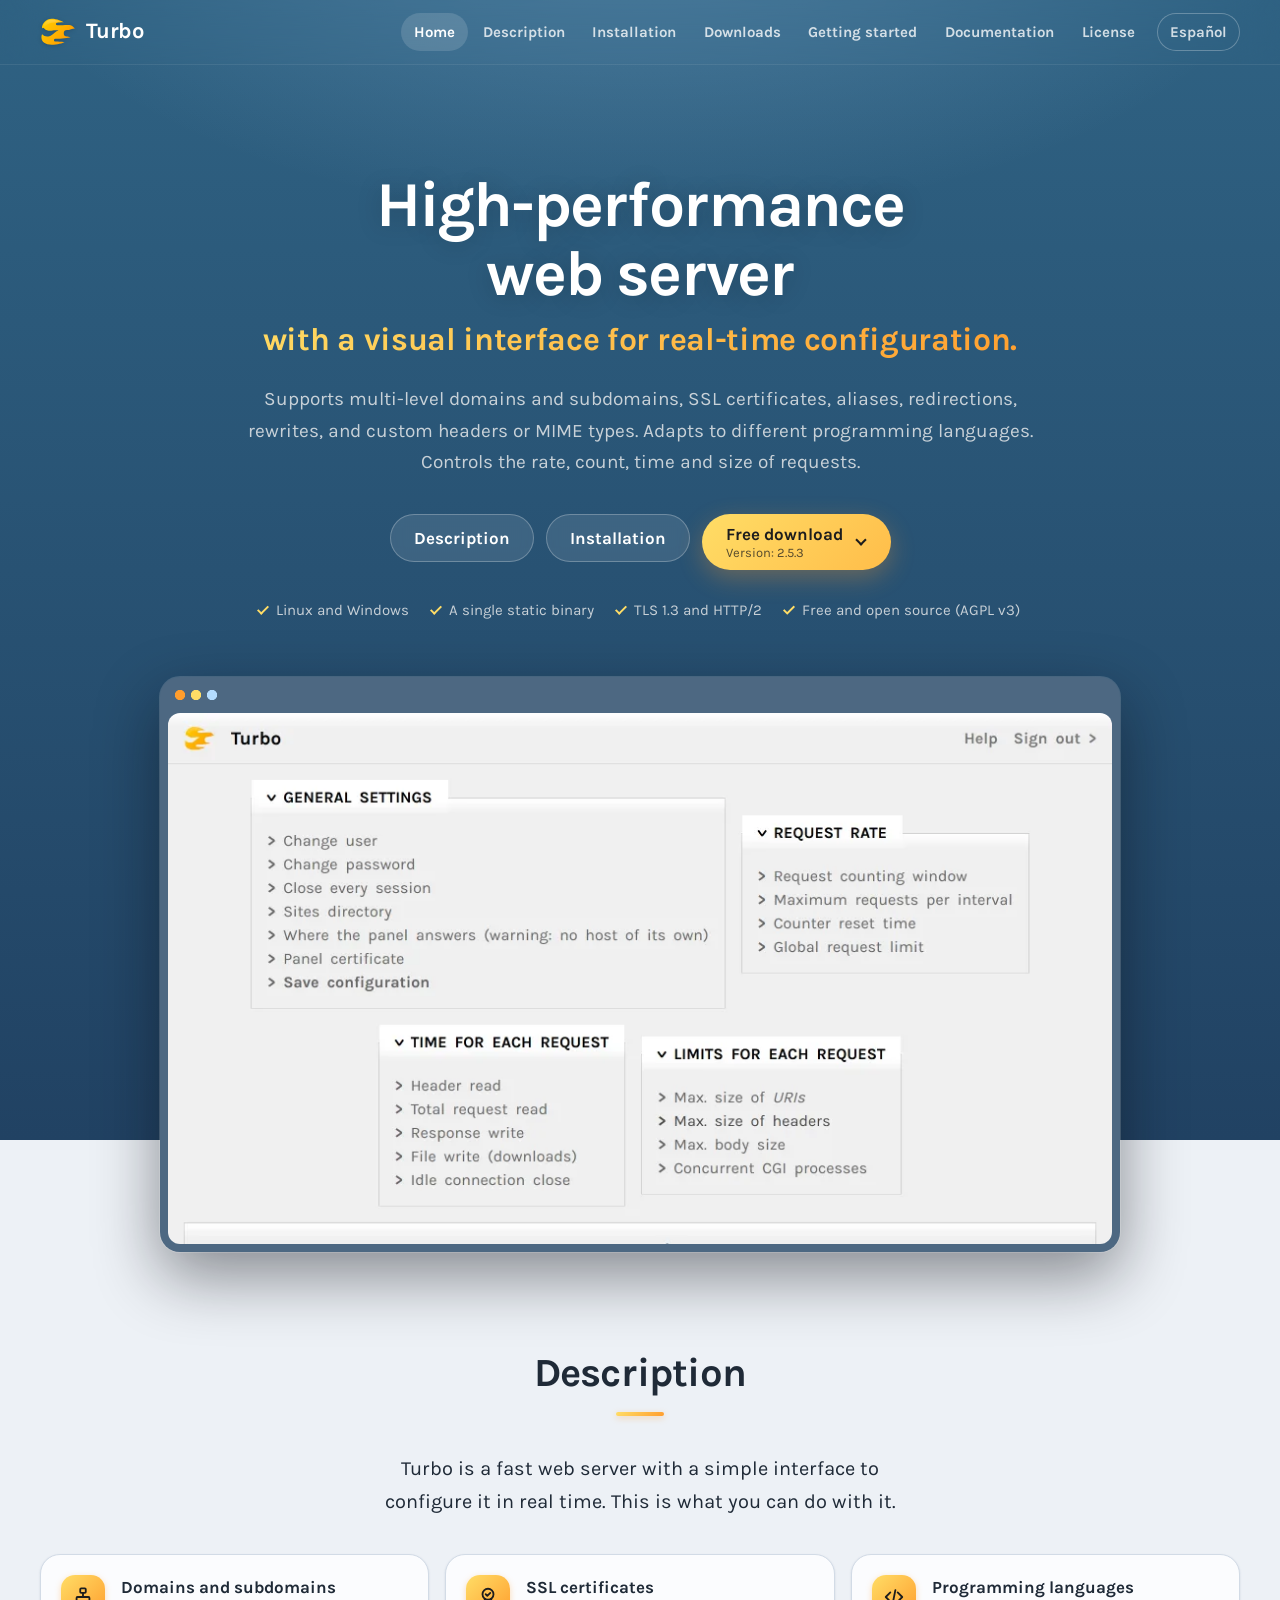
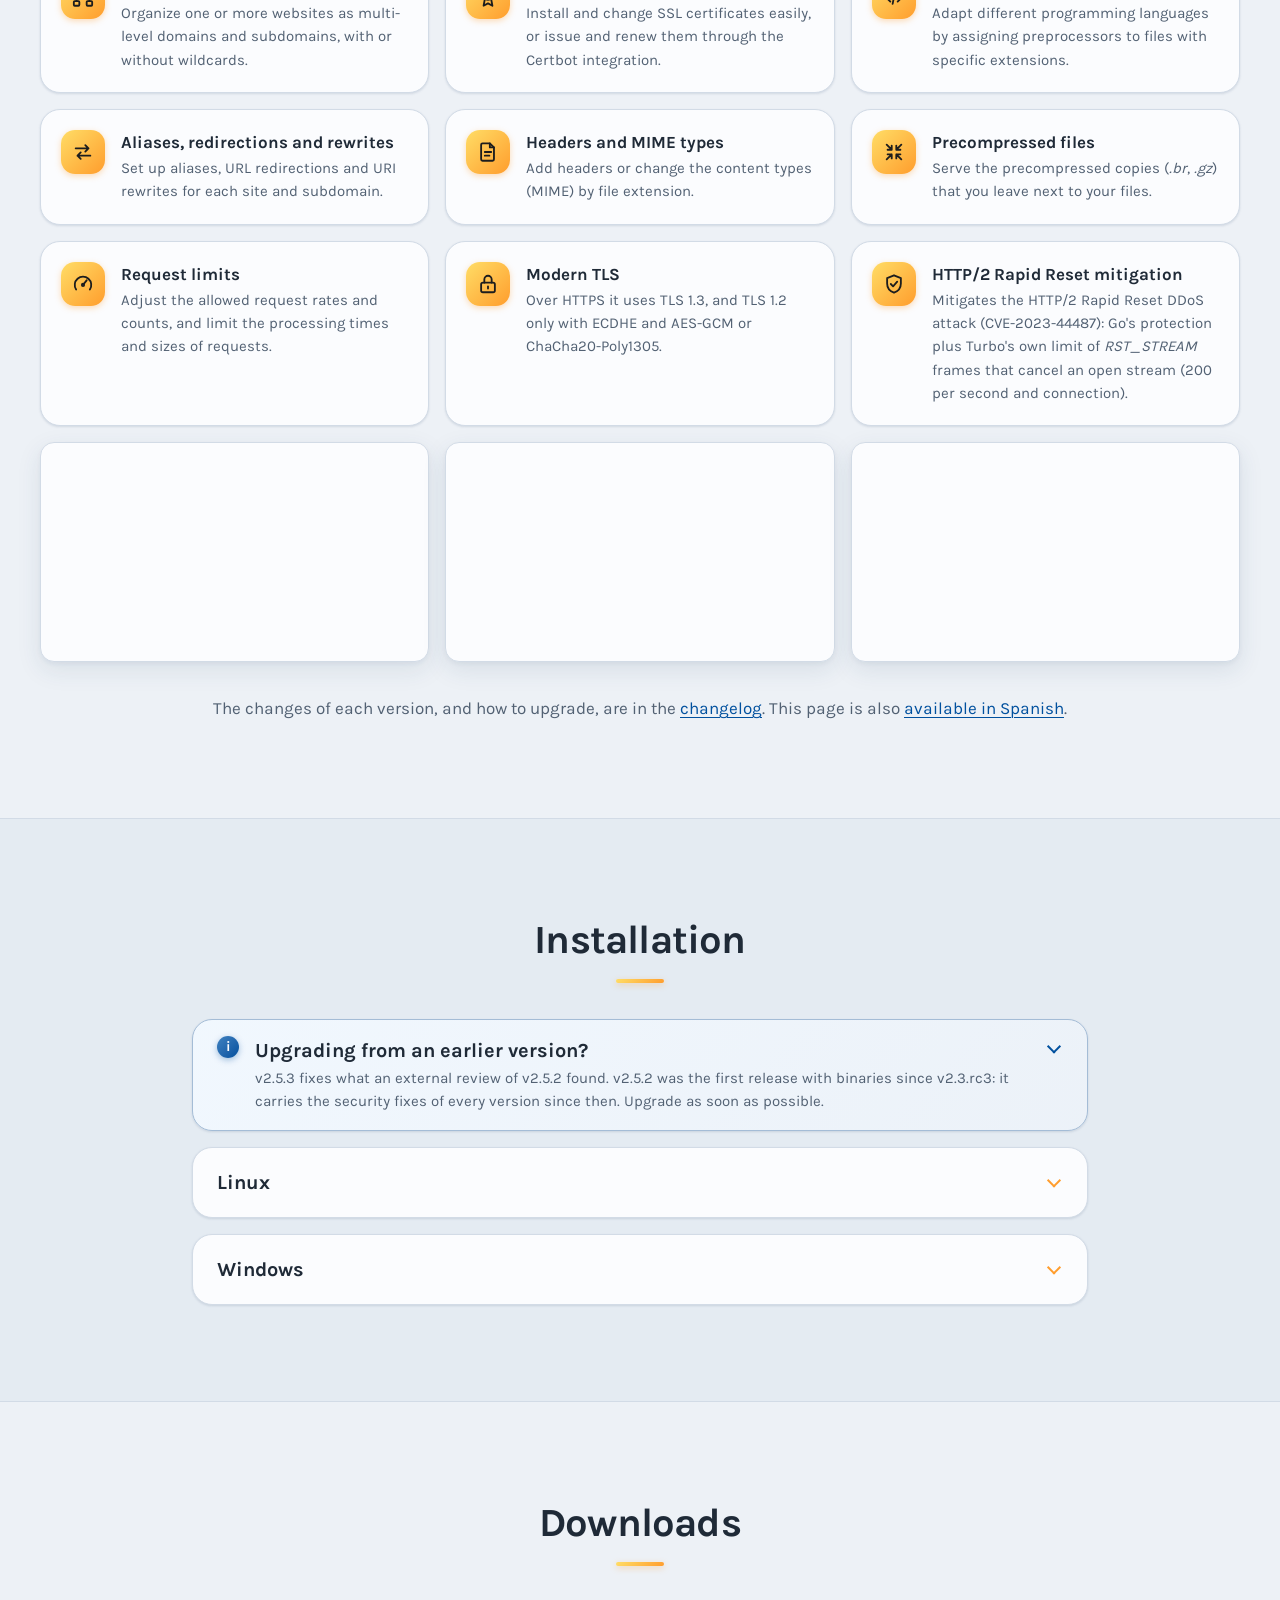
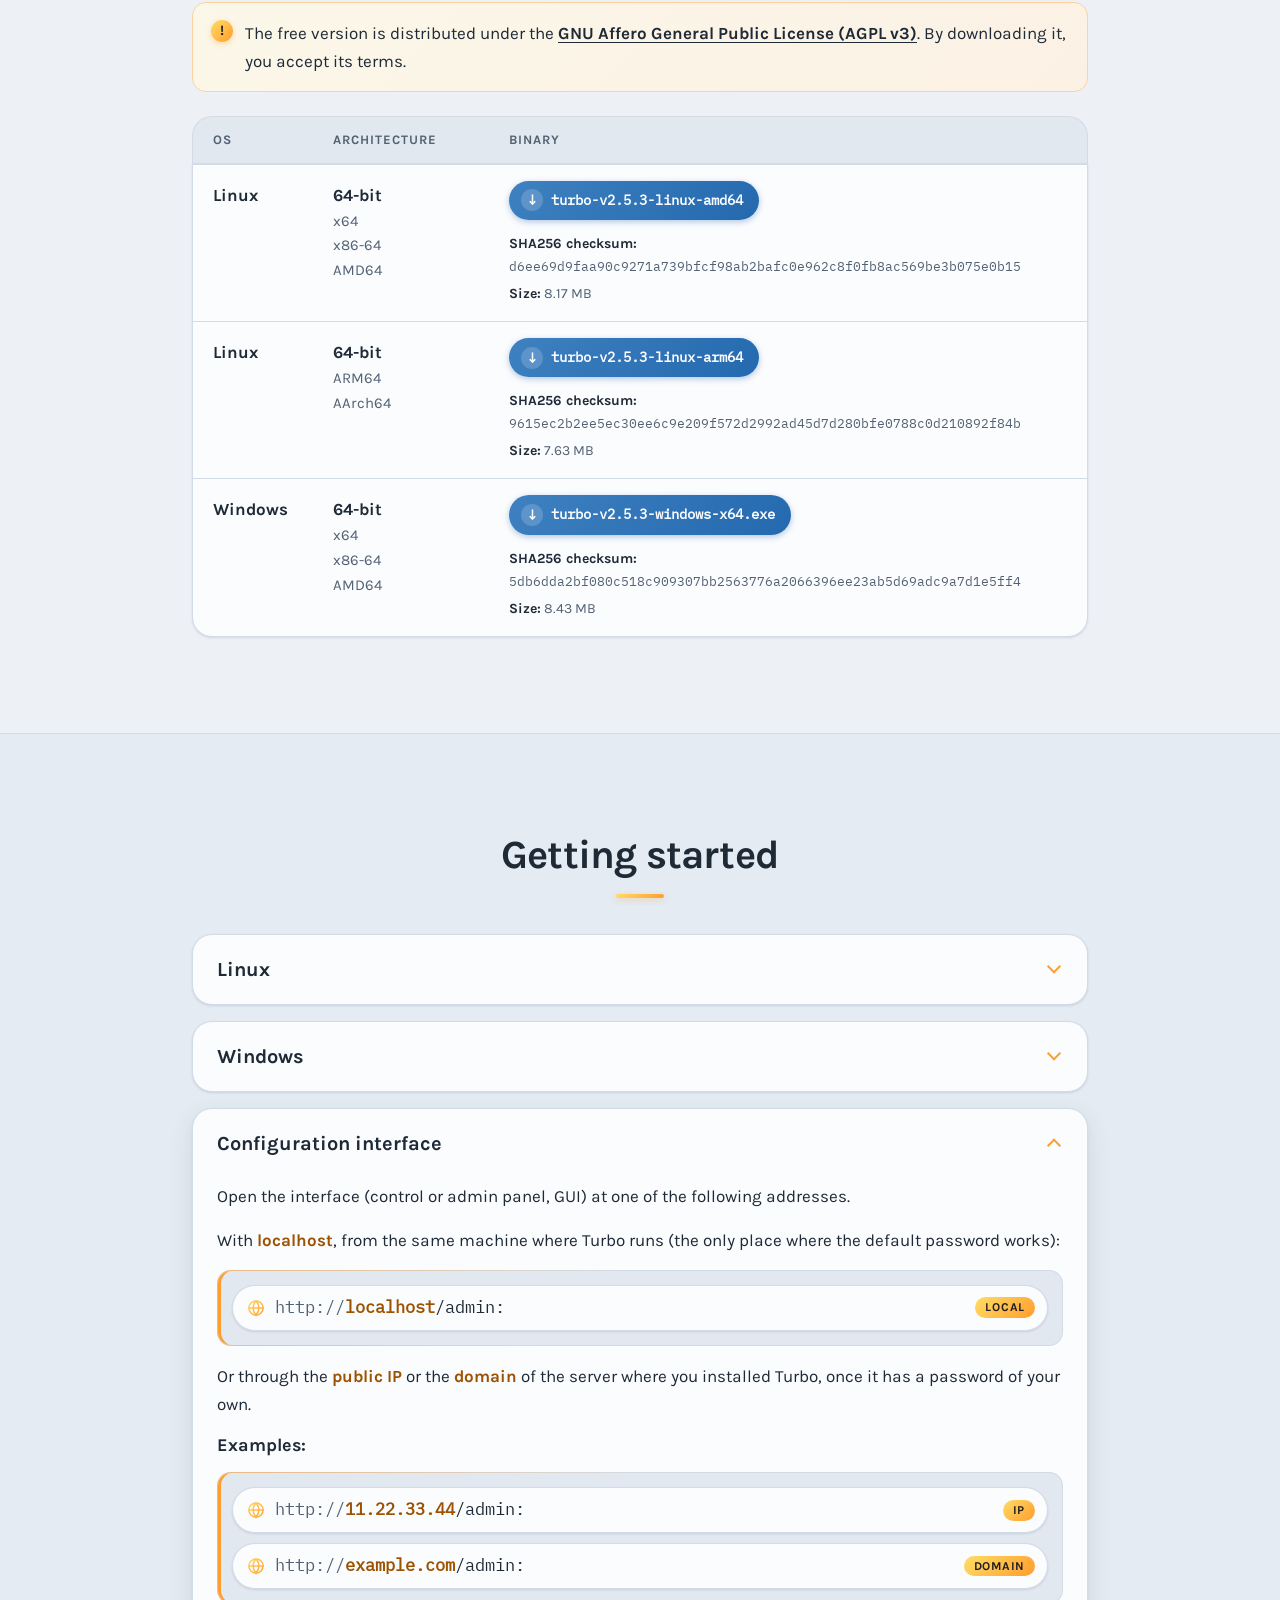
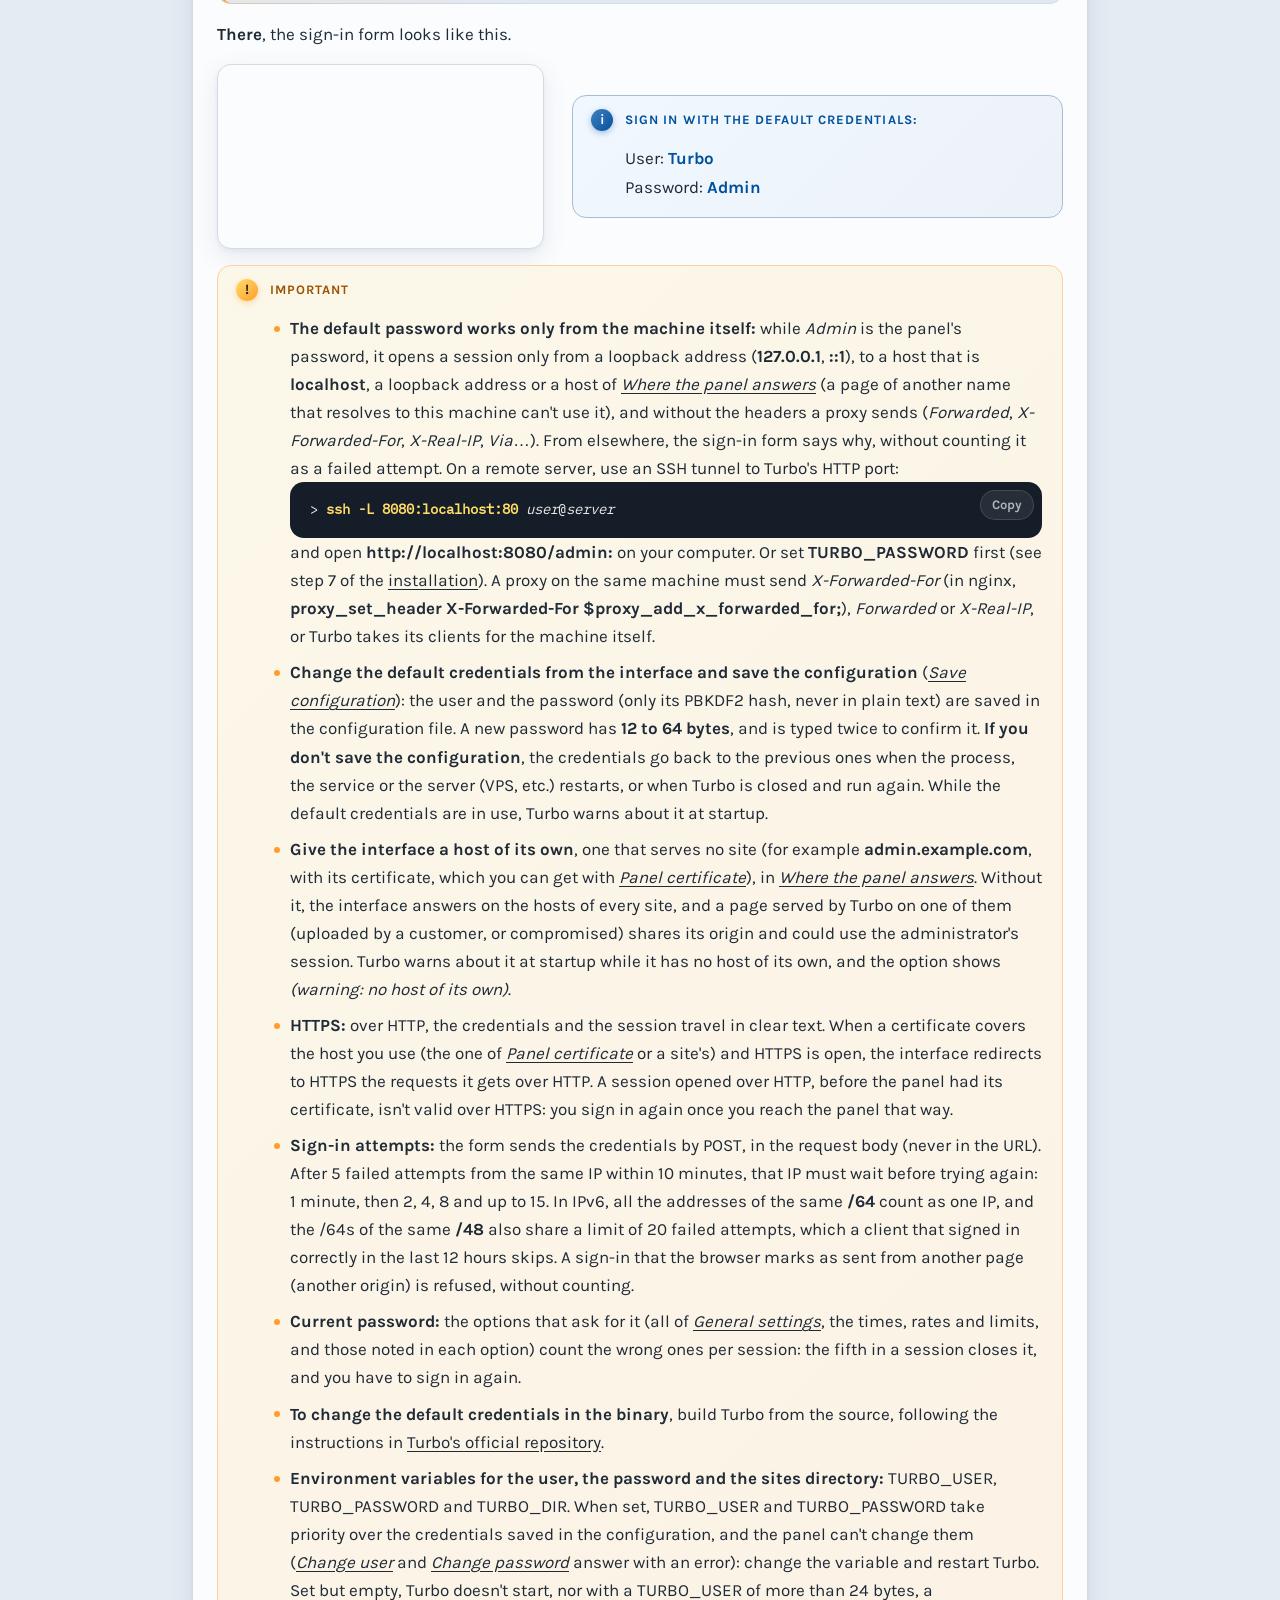
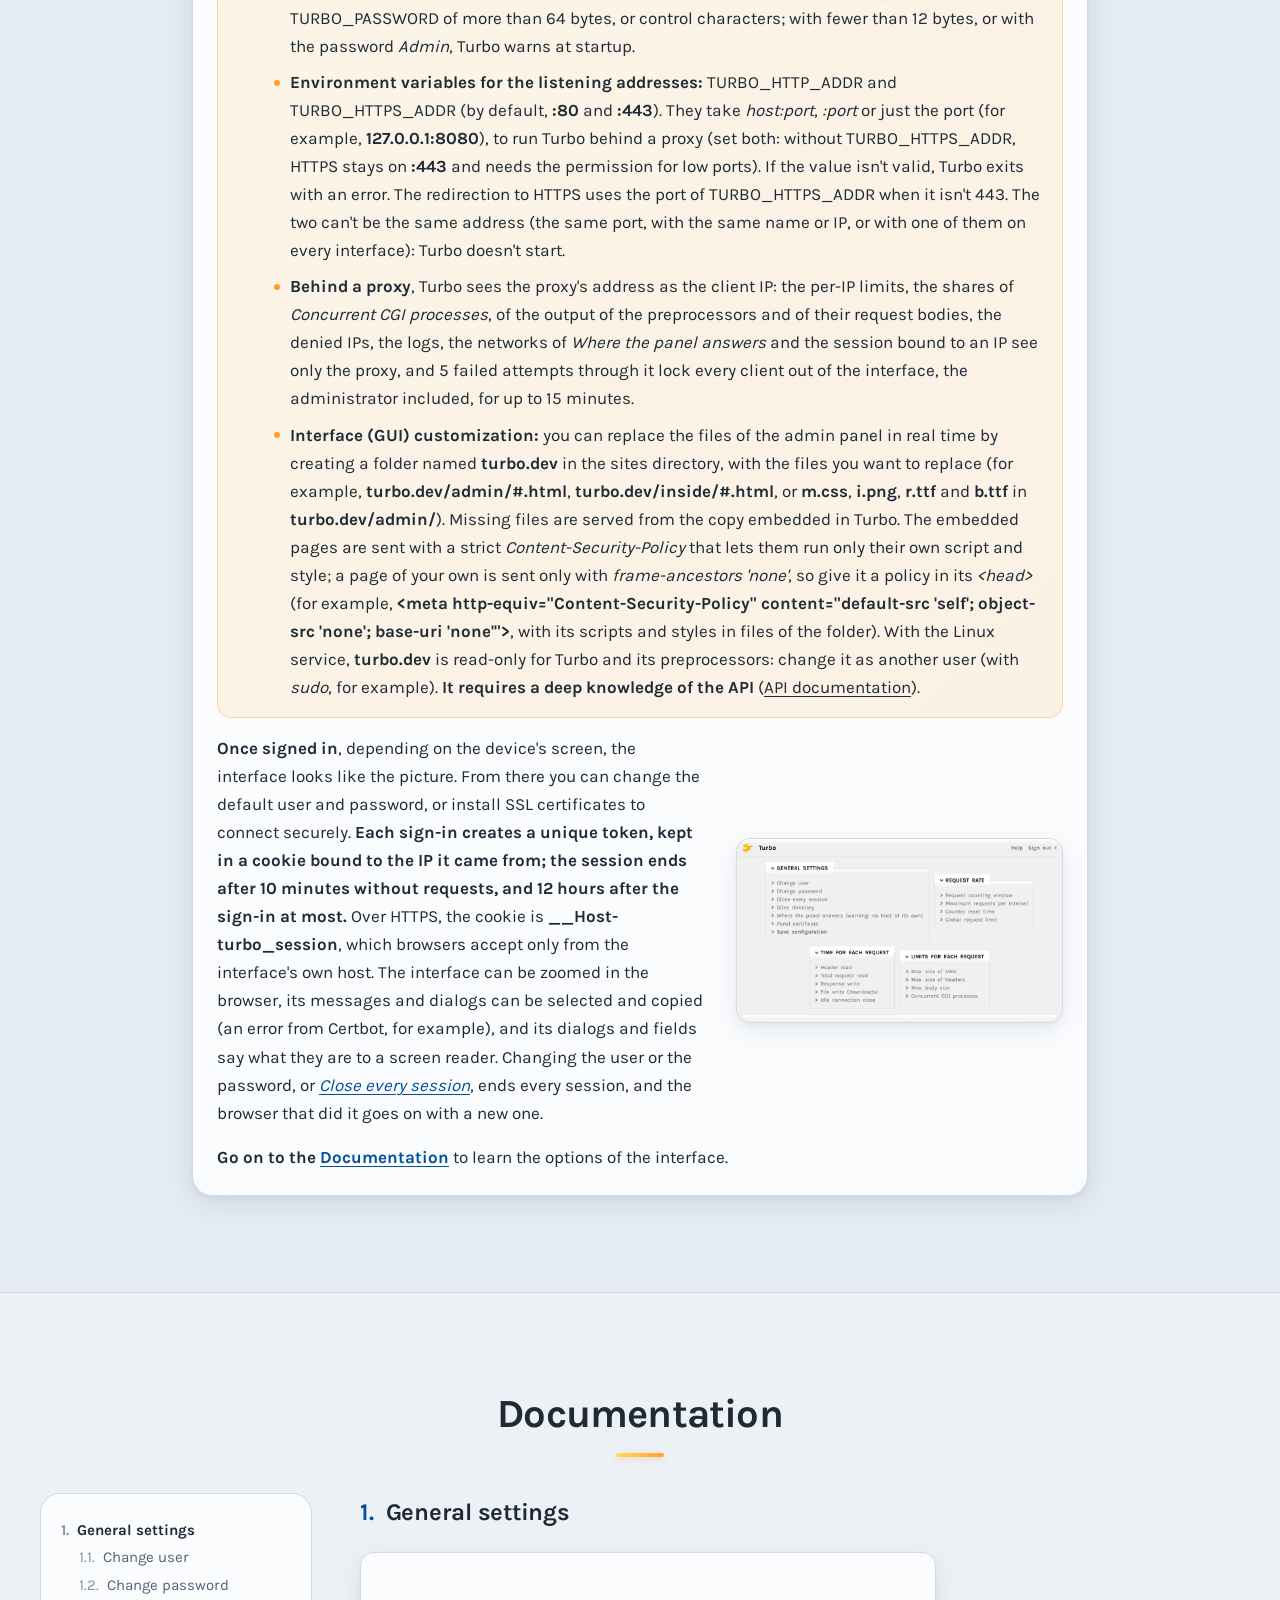
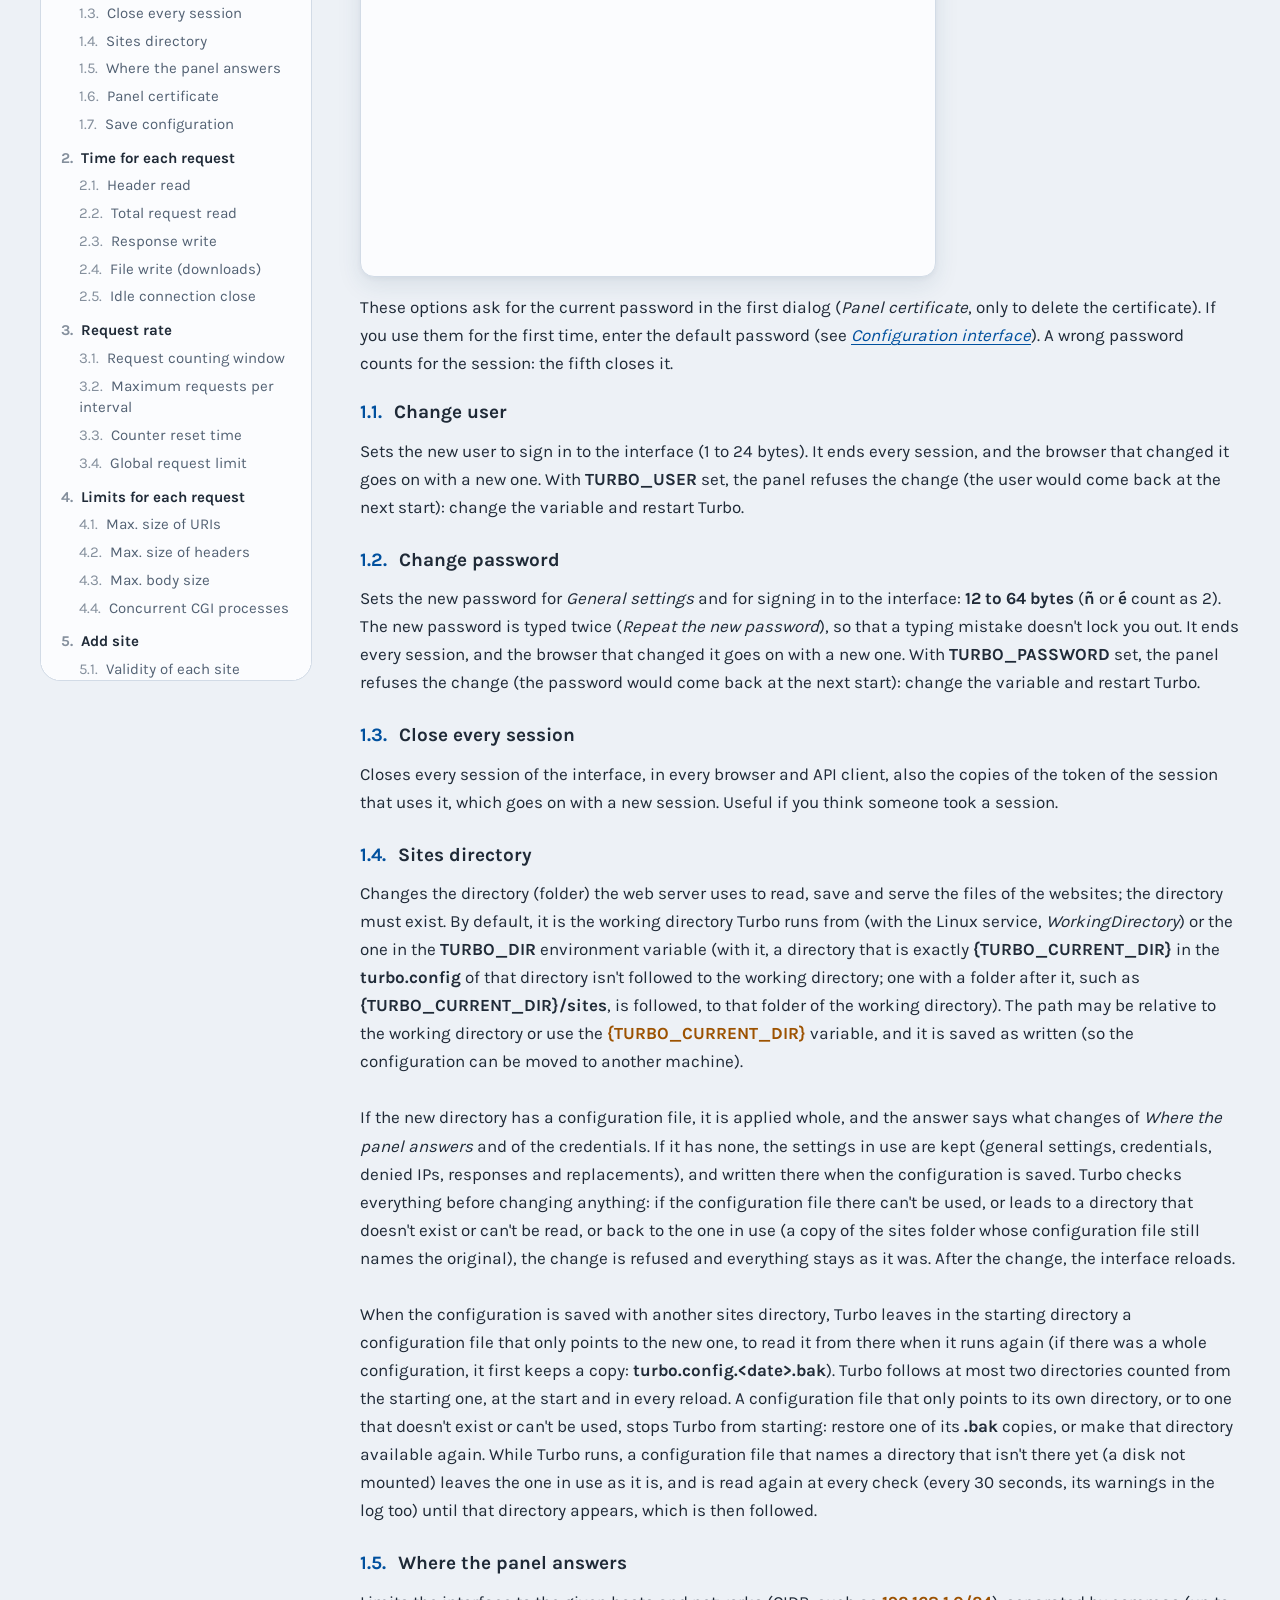
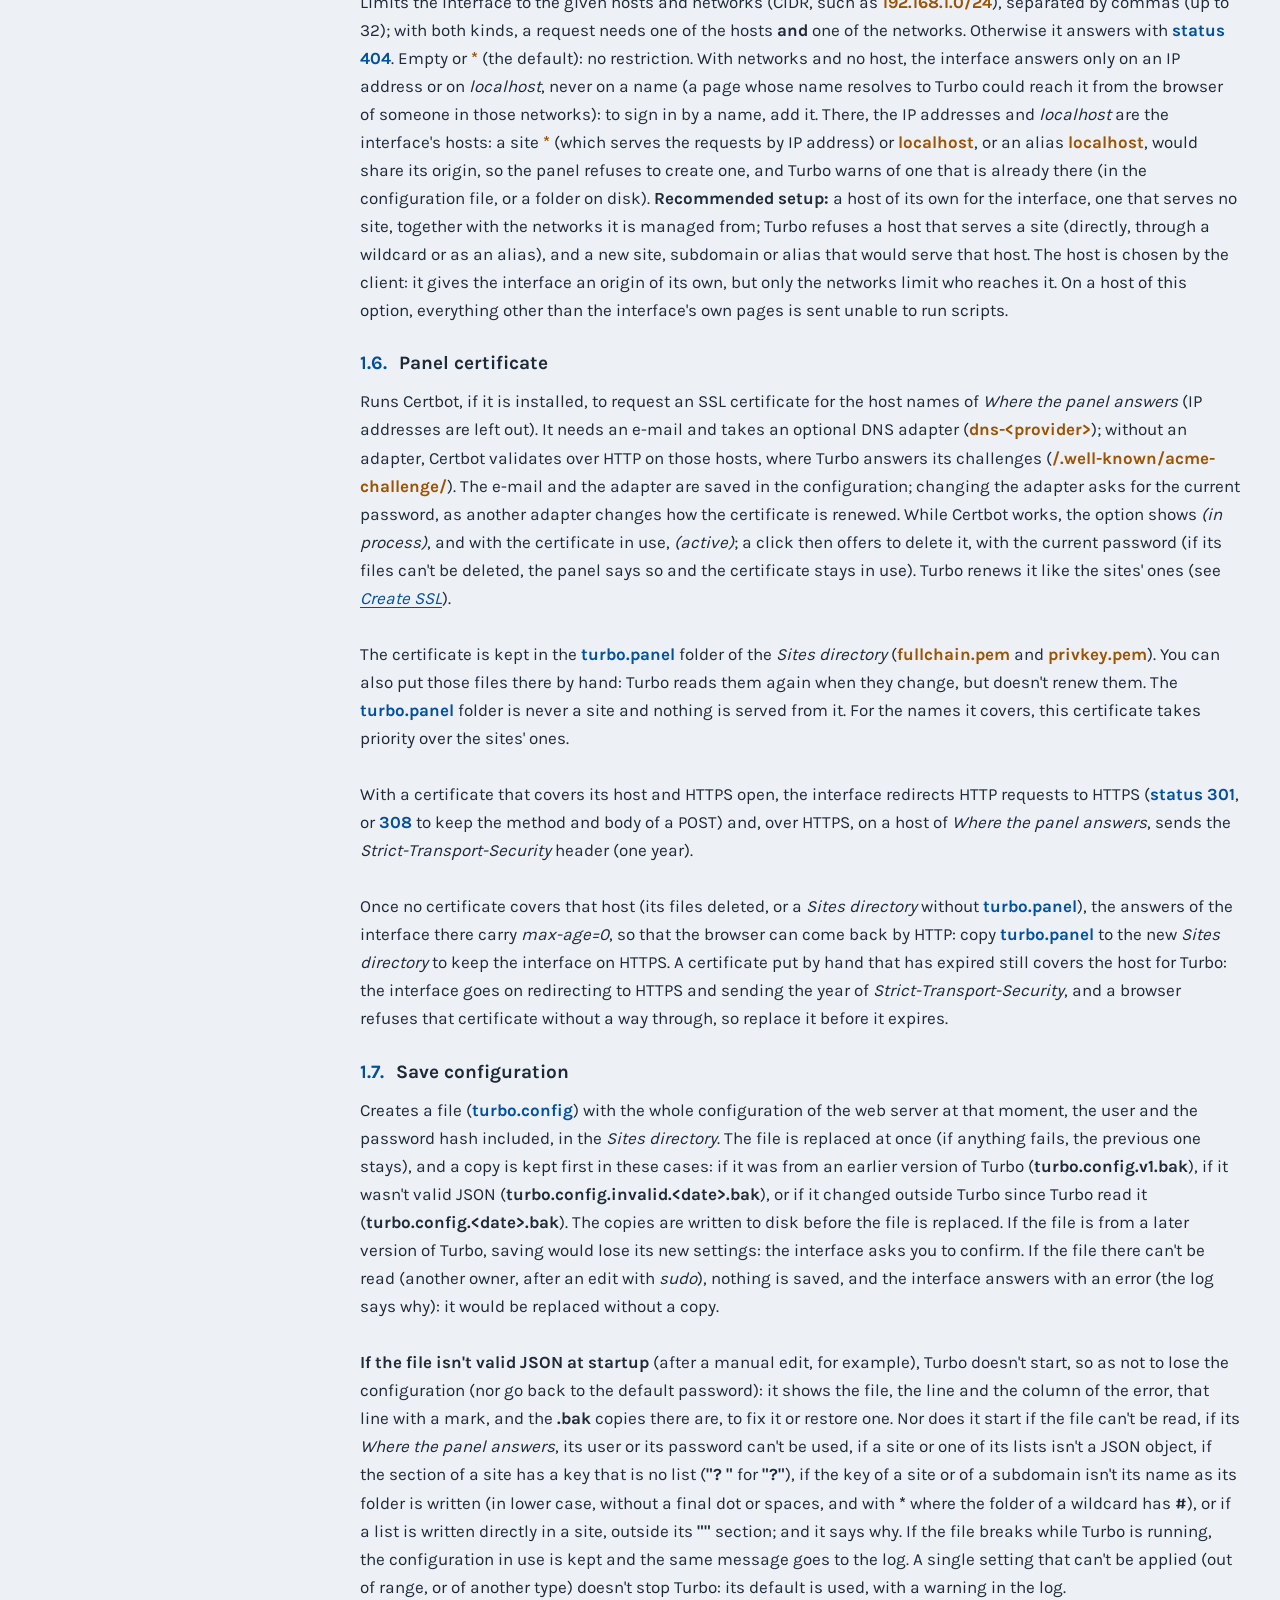
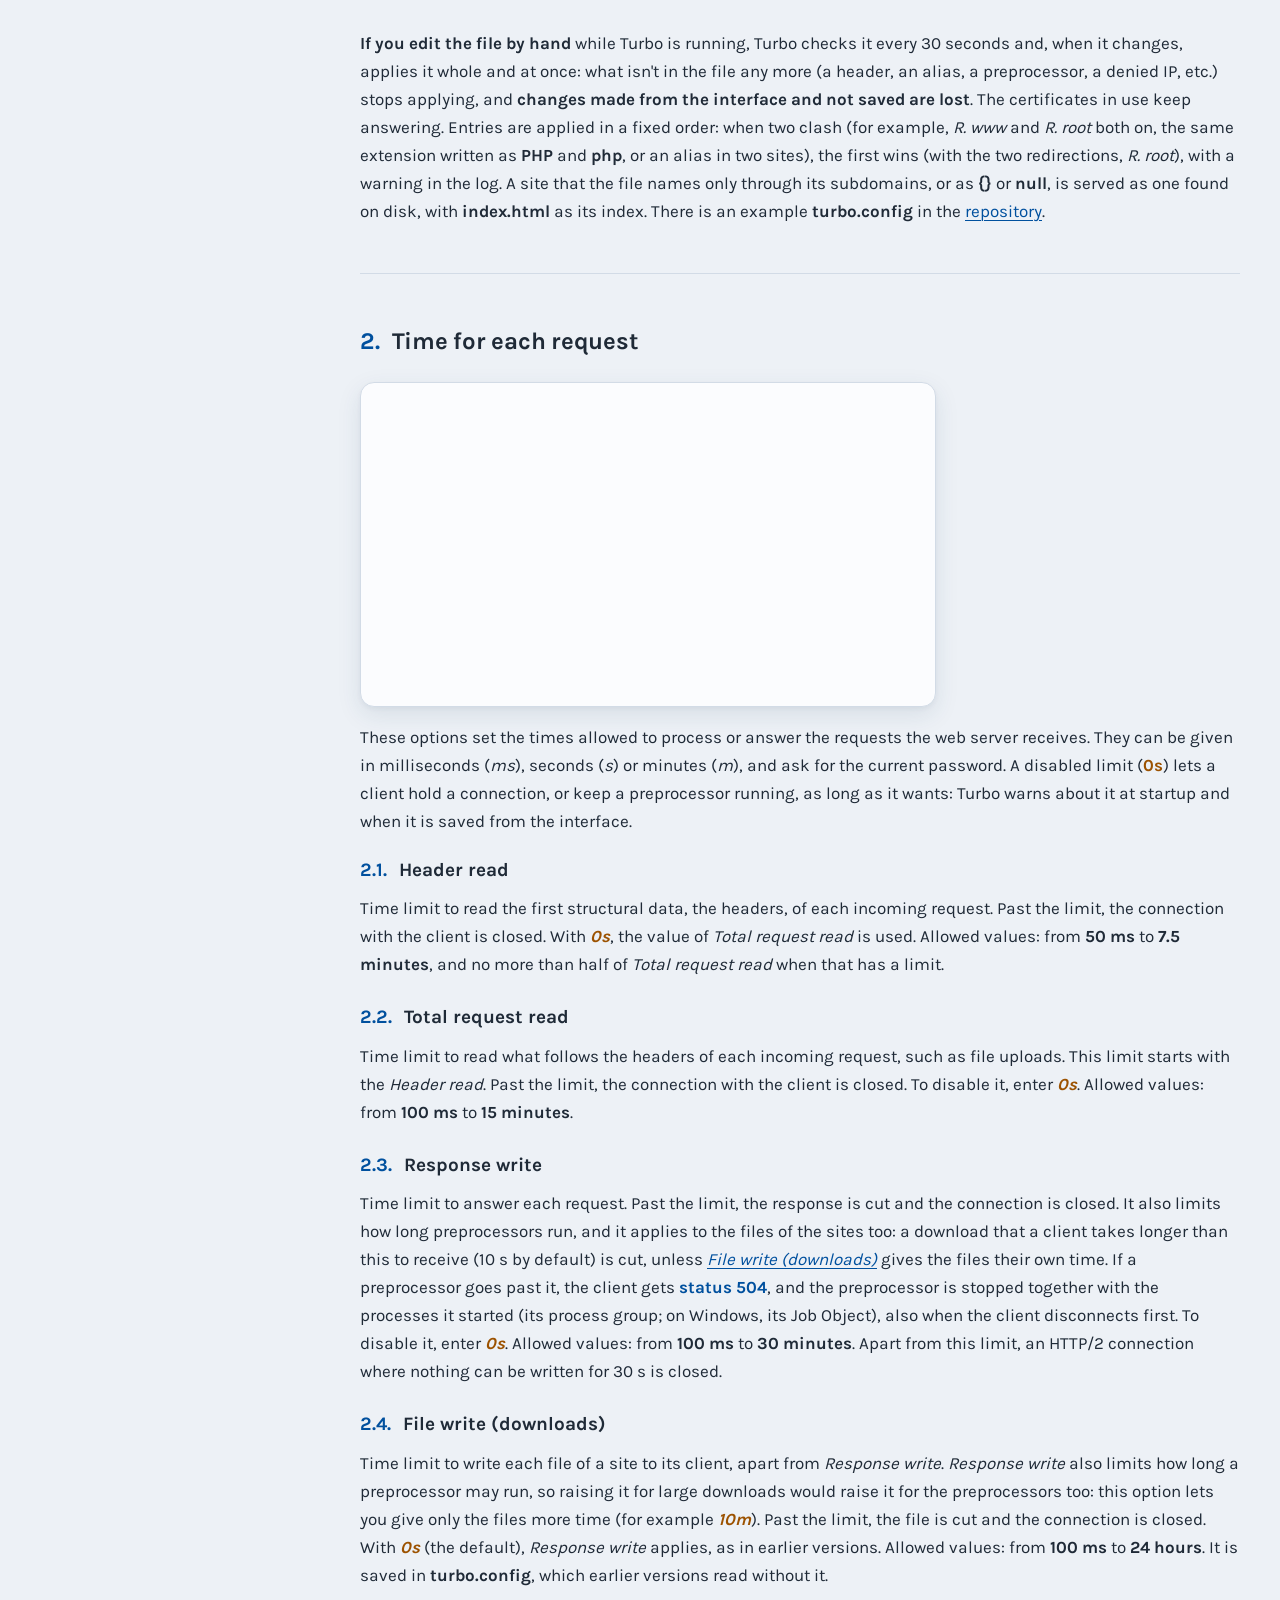
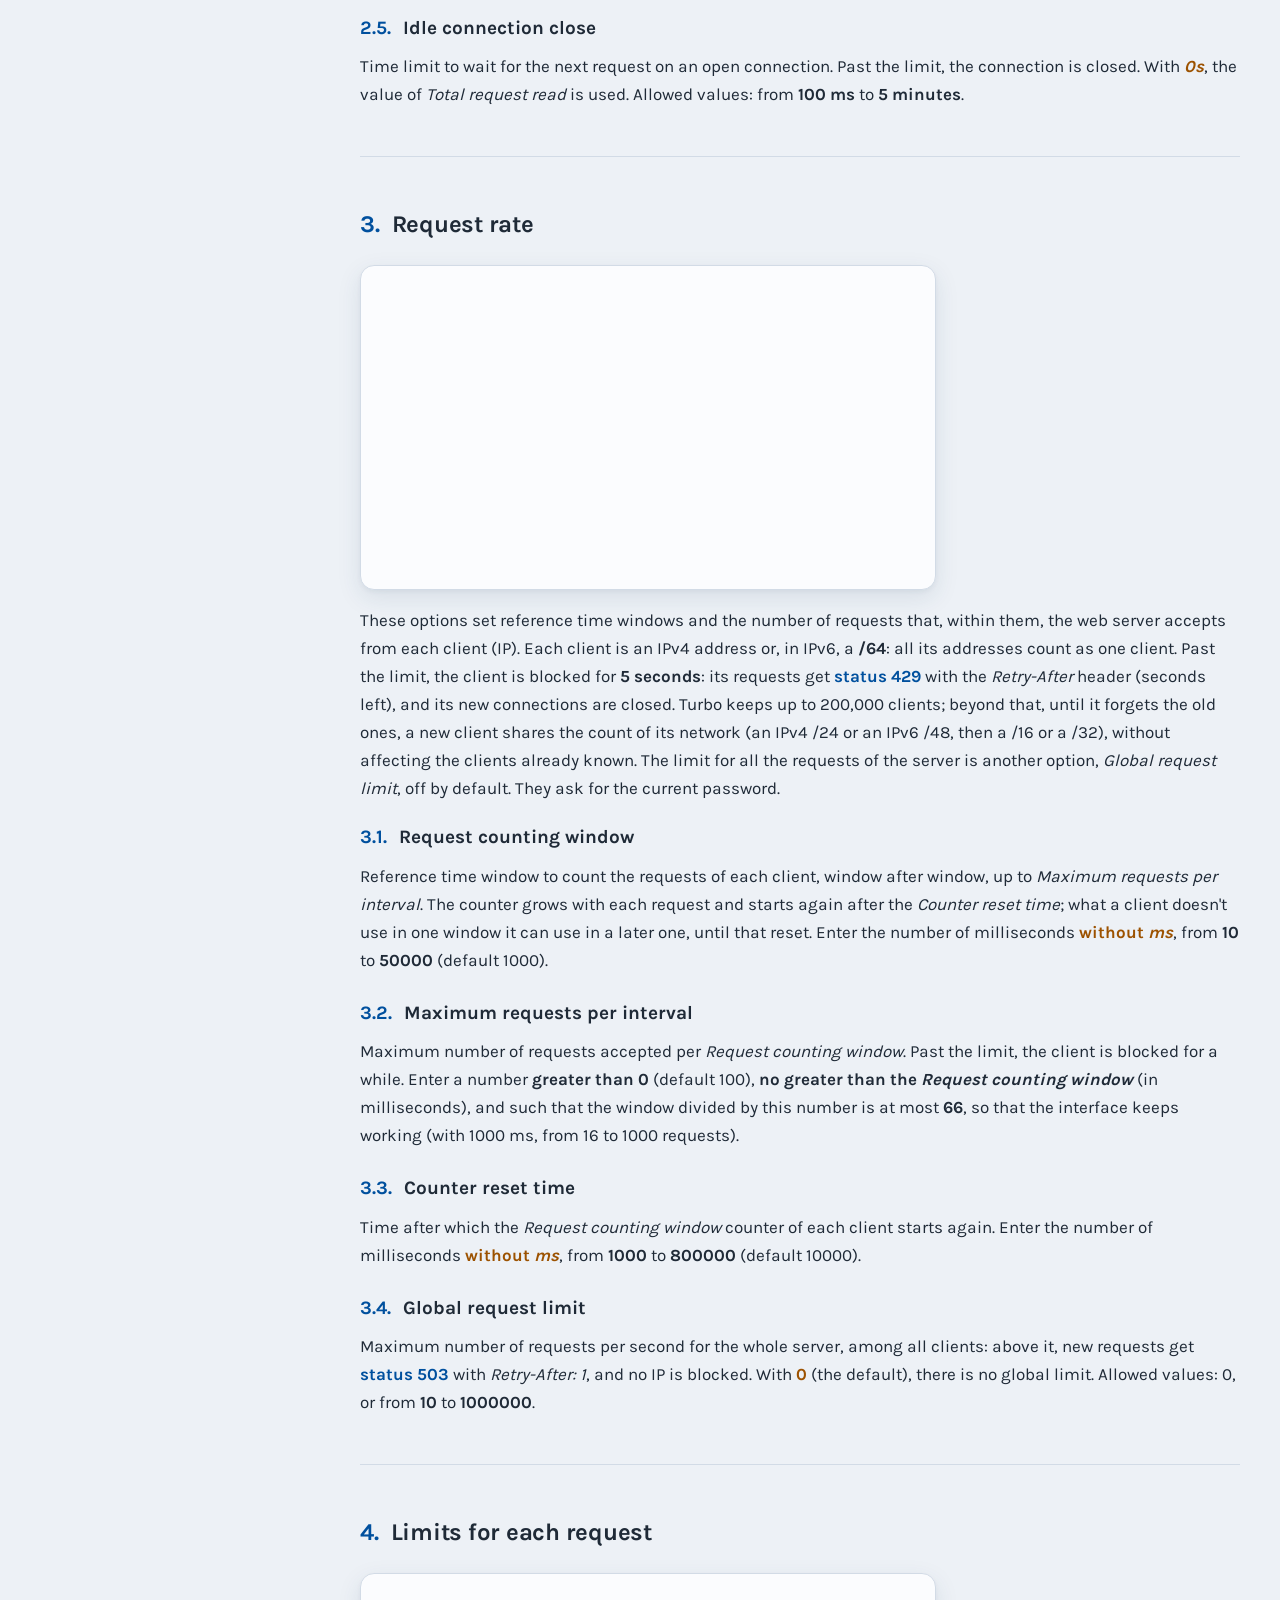
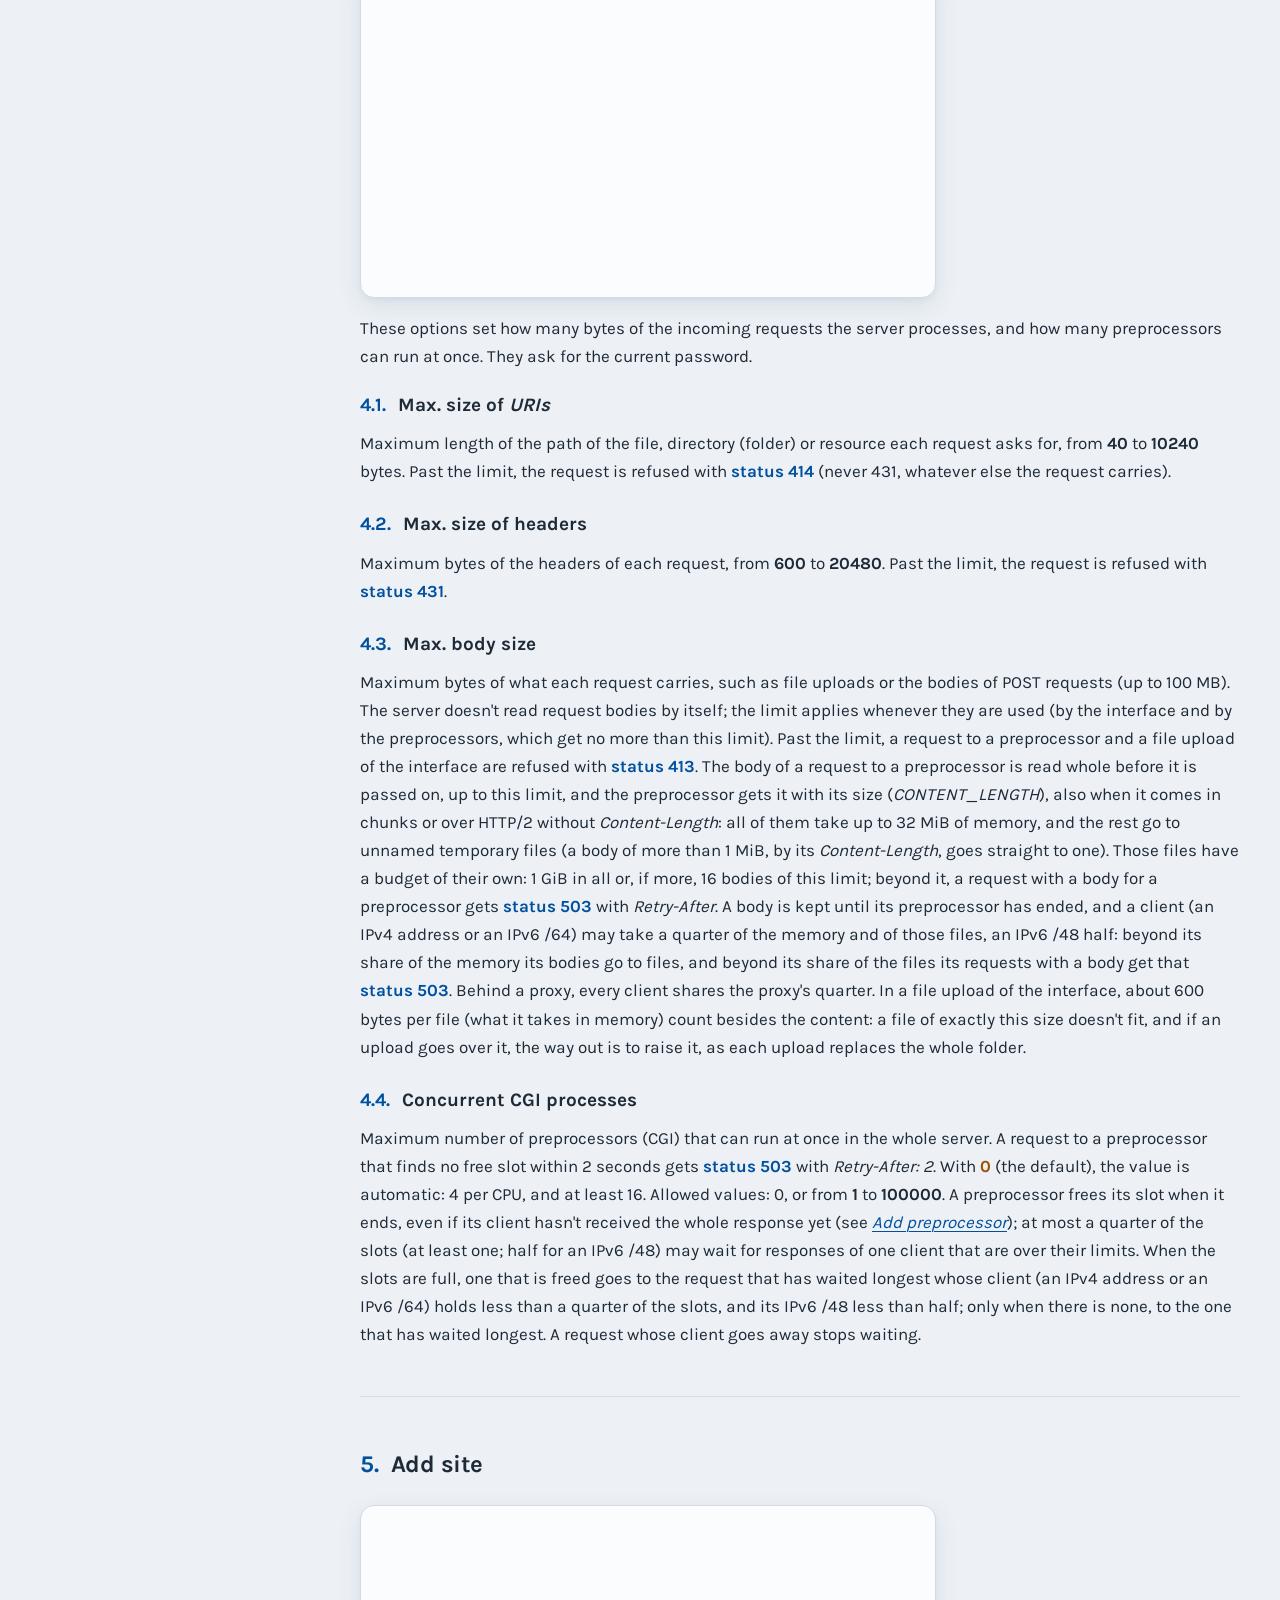
==== commit 561d42cd: "v2.5.3 documentation and checksums update." ====
--- a/index.html
+++ b/index.html
@@ -135,13 +135,15 @@
 				<p>Coming from v2.5.2, replace the binary (or your build): what is configured goes on doing the same, with the exceptions that the changelog lists in <i>Upgrading from v2.5.2</i>, the main ones below. Coming from v2.5.1, those of <i>Upgrading from v2.5.1</i> apply too, which follow them; coming from v2.5, those of <i>Upgrading from v2.5</i> as well; coming from v2.4.4 or v2.4.3, those of <i>Upgrading from v2.4.4</i> too. If you upgrade from v2.4.2, v2.4.1, v2.4 or v2.3.rc3, first read the upgrading section for your version in the <a target="_blank" rel="noopener" href="https://github.com/okzgn/turbo-go/blob/main/CHANGELOG.md">changelog</a> (and then those of the later ones), and back up the sites folder, <b>turbo.config</b> included.</p>
 				<p><b>Among the changes of v2.5.3:</b></p>
 				<ul class="list">
-					<li>A site without its <b class="c-yellow">@</b> goes alone: its subdomains, with their folders, are still served, and the site's own name answers <b class="c-aqua">status 404</b>.</li>
+					<li>A site without its <b class="c-yellow">@</b> goes on its own: its subdomains, with their folders, are still served, and the site's own name answers <b class="c-aqua">status 404</b>.</li>
 					<li><b>QUERY('name')</b> reads the query as a script does: <b>&amp;</b> separates the parameters, not <b>;</b>, a <b>%</b> that can't be decoded stays as it is, and where the scripts could read different values (a name repeated with another value) it gives nothing.</li>
 					<li><b>COOKIE('name')</b> reads the cookies as a script does: the first of a name, however it is written, and where the scripts could read different values (a value with <b>%XX</b>, between double quotes or with spaces around it) it gives nothing.</li>
-					<li>A redirection whose host a value that gives nothing leaves empty, starting with <b>.</b> or with <b>..</b>, answers <b class="c-aqua">status 500</b>; a <b>#</b> in the target of a rewrite starts its fragment.</li>
+					<li>A redirection whose host is left empty by a value that gives nothing, or starts with <b>.</b> or <b>..</b>, answers <b class="c-aqua">status 500</b>; a <b>#</b> in the target of a rewrite starts its fragment.</li>
 					<li>A <i>POST</i> to <b>/admin:</b> without its credentials, or to the API without an action, answers <b class="c-aqua">status 400</b>, and so does adding an index the site already has.</li>
 					<li>Each label of the name of a site may have 63 bytes, and a site that only a wildcard covers (a wildcard subdomain of another site, or a wildcard site) can be created.</li>
-					<li><b>dx-lua</b> is 0.3.3: build it again.</li>
+					<li>With <b>TURBO_DIR</b>, a sites directory written with a folder after <b>{TURBO_CURRENT_DIR}</b> (for example <b>{TURBO_CURRENT_DIR}/sites</b>) is followed, to that folder of the working directory.</li>
+					<li>A subdomain whose certificate an earlier version of Turbo issued in its domain's folder gets its own folder, so a renewal of the domain doesn't leave it out; stopping Turbo stops and waits for Certbot.</li>
+					<li><b>dx-lua</b> is 0.3.3: a long move of <b>table.insert</b> is stopped when its request's time is up; a script written again in place with its date put back is read again; a script whose path changes while it is opened isn't run. Build it again.</li>
 				</ul>
 				<p><b>Among the changes of v2.5.2:</b></p>
 				<ul class="list">
@@ -159,7 +161,7 @@
 					<li>A rewrite to <b class="c-yellow">https://{SUBDOMAIN}.{FIRST_DOMAIN}/</b> answers <b class="c-aqua">status 500</b> to the requests that come through no alias and no wildcard domain; <b>quoted</b> is refused in the header <i>Refresh</i>.</li>
 					<li>Through a rewrite whose target has a query, <i>REQUEST_URI</i> carries that query after the path that the client asked for.</li>
 					<li>A client may take a quarter of the memory and of the temporary files kept for the request bodies of the scripts; beyond its share, its requests with a body get <b class="c-aqua">status 503</b>.</li>
-					<li>With <b>TURBO_DIR</b>, a sites directory written with <b>{TURBO_CURRENT_DIR}</b> in the <b>turbo.config</b> of that directory isn't followed, and <i>Sites directory</i> refuses a directory whose <b>turbo.config</b> leads back to the one in use.</li>
+					<li>With <b>TURBO_DIR</b>, a sites directory written as exactly <b>{TURBO_CURRENT_DIR}</b> in the <b>turbo.config</b> of that directory isn't followed, and <i>Sites directory</i> refuses a directory whose <b>turbo.config</b> leads back to the one in use.</li>
 					<li>The redirections between <b>www</b> and the root are refused for the site <b>*</b>, and <b class="c-yellow">/folder/index.html</b> is served where another index of that folder goes first.</li>
 					<li><b>dx-lua</b> is 0.3.1: build it again. It writes numbers as Lua does, and a deep recursion is an error of the script, not the end of its worker.</li>
 				</ul>
@@ -392,7 +394,7 @@
 					<a href="https://github.com/okzgn/turbo-go/releases/download/v2.5.3/turbo-v2.5.3-linux-amd64">turbo-v2.5.3-linux-amd64</a>
 					<ul>
 						<li><b>SHA256 checksum:</b> <i class="checksum">d6ee69d9faa90c9271a739bfcf98ab2bafc0e962c8f0fb8ac569be3b075e0b15</i></li>
-						<li><b>Size:</b> PENDING on release</li>
+						<li><b>Size:</b> 8.17 MB</li>
 					</ul>
 				</li>
 				<li><b>Linux</b></li>
@@ -401,7 +403,7 @@
 					<a href="https://github.com/okzgn/turbo-go/releases/download/v2.5.3/turbo-v2.5.3-linux-arm64">turbo-v2.5.3-linux-arm64</a>
 					<ul>
 						<li><b>SHA256 checksum:</b> <i class="checksum">9615ec2b2ee5ec30ee6c9e209f572d2992ad45d7d280bfe0788c0d210892f84b</i></li>
-						<li><b>Size:</b> PENDING on release</li>
+						<li><b>Size:</b> 7.63 MB</li>
 					</ul>
 				</li>
 				<li><b>Windows</b></li>
@@ -410,7 +412,7 @@
 					<a href="https://github.com/okzgn/turbo-go/releases/download/v2.5.3/turbo-v2.5.3-windows-x64.exe">turbo-v2.5.3-windows-x64.exe</a>
 					<ul>
 						<li><b>SHA256 checksum:</b> <i class="checksum">5db6dda2bf080c518c909307bb2563776a2066396ee23ab5d69adc9a7d1e5ff4</i></li>
-						<li><b>Size:</b> PENDING on release</li>
+						<li><b>Size:</b> 8.43 MB</li>
 					</ul>
 				</li>
 			</ul>
@@ -539,7 +541,7 @@
 						</li>
 						<li>
 							<h5 id="cp-3">Sites directory</h5><br>
-							<span>Changes the directory (folder) the web server uses to read, save and serve the files of the websites; the directory must exist. By default, it is the working directory Turbo runs from (with the Linux service, <i>WorkingDirectory</i>) or the one in the <b>TURBO_DIR</b> environment variable (with it, a directory written with <b>{TURBO_CURRENT_DIR}</b> in the <b>turbo.config</b> of that directory isn't followed to the working directory). The path may be relative to the working directory or use the <b class="c-yellow">{TURBO_CURRENT_DIR}</b> variable, and it is saved as written (so the configuration can be moved to another machine).<br><br>If the new directory has a configuration file, it is applied whole, and the answer says what changes of <i>Where the panel answers</i> and of the credentials. If it has none, the settings in use are kept (general settings, credentials, denied IPs, responses and replacements), and written there when the configuration is saved. Turbo checks everything before changing anything: if the configuration file there can't be used, or leads to a directory that doesn't exist or can't be read, or back to the one in use (a copy of the sites folder whose configuration file still names the original), the change is refused and everything stays as it was. After the change, the interface reloads.<br><br>When the configuration is saved with another sites directory, Turbo leaves in the starting directory a configuration file that only points to the new one, to read it from there when it runs again (if there was a whole configuration, it first keeps a copy: <b>turbo.config.&lt;date&gt;.bak</b>). Turbo follows at most two directories counted from the starting one, at the start and in every reload. A configuration file that only points to its own directory, or to one that doesn't exist or can't be used, stops Turbo from starting: restore one of its <b>.bak</b> copies, or make that directory available again. While Turbo runs, a configuration file that names a directory that isn't there yet (a disk not mounted) leaves the one in use as it is, and is read again at every check (every 30 seconds, its warnings in the log too) until that directory appears, which is then followed.</span>
+							<span>Changes the directory (folder) the web server uses to read, save and serve the files of the websites; the directory must exist. By default, it is the working directory Turbo runs from (with the Linux service, <i>WorkingDirectory</i>) or the one in the <b>TURBO_DIR</b> environment variable (with it, a directory that is exactly <b>{TURBO_CURRENT_DIR}</b> in the <b>turbo.config</b> of that directory isn't followed to the working directory; one with a folder after it, such as <b>{TURBO_CURRENT_DIR}/sites</b>, is followed, to that folder of the working directory). The path may be relative to the working directory or use the <b class="c-yellow">{TURBO_CURRENT_DIR}</b> variable, and it is saved as written (so the configuration can be moved to another machine).<br><br>If the new directory has a configuration file, it is applied whole, and the answer says what changes of <i>Where the panel answers</i> and of the credentials. If it has none, the settings in use are kept (general settings, credentials, denied IPs, responses and replacements), and written there when the configuration is saved. Turbo checks everything before changing anything: if the configuration file there can't be used, or leads to a directory that doesn't exist or can't be read, or back to the one in use (a copy of the sites folder whose configuration file still names the original), the change is refused and everything stays as it was. After the change, the interface reloads.<br><br>When the configuration is saved with another sites directory, Turbo leaves in the starting directory a configuration file that only points to the new one, to read it from there when it runs again (if there was a whole configuration, it first keeps a copy: <b>turbo.config.&lt;date&gt;.bak</b>). Turbo follows at most two directories counted from the starting one, at the start and in every reload. A configuration file that only points to its own directory, or to one that doesn't exist or can't be used, stops Turbo from starting: restore one of its <b>.bak</b> copies, or make that directory available again. While Turbo runs, a configuration file that names a directory that isn't there yet (a disk not mounted) leaves the one in use as it is, and is read again at every check (every 30 seconds, its warnings in the log too) until that directory appears, which is then followed.</span>
 						</li>
 						<li>
 							<h5 id="cp-4">Where the panel answers</h5><br>
@@ -646,7 +648,7 @@
 						<div>
 							<a href="./data/img/add-site.webp"><img src="./data/img/add-site-sm.webp" alt="Add site" width="960" height="540" loading="lazy" decoding="async"></a>
 						</div>
-						<p>This option creates the directory (folder) structure of each site in the <i>Sites directory</i>. A site can be <i>localhost</i> or a multi-level web address, with or without wildcards. A site can't be named as an IP address (<b class="c-yellow">192.168.1.10</b>): it would never be reached, as a request by IP address, IPv4 or IPv6 (<b class="c-yellow">http://[2001:db8::1]/</b>), is served only by the site <b class="c-yellow">*</b> (the folder <b class="c-yellow">#</b>), if there is one, so <i>Add site</i> refuses the name (a folder named so is activated, with a warning in the log). Once added, it shows in the interface, and a click on a site shows its options, its settings and its subdomains. Each site automatically includes the root subdomain (<i>Root</i>), which is the site itself, to configure it specifically. There is no limit of sites or of site data. The public files of each site go inside the subfolder created automatically with the name <b class="c-yellow">@</b>. On disk, the server translates the <b class="c-yellow">*</b> of wildcard domains to <b class="c-yellow">#</b> (e.g. <b class="c-yellow">*.org</b>, <b class="c-yellow">*.com.es</b>). Site names are in lower case: a site folder with capital letters isn't served, and the log says so once.<br><br>No site (nor any of its subdomains) can be named <b class="c-yellow">turbo.dev</b>, <b class="c-yellow">turbo.panel</b>, <b class="c-yellow">turbo.certificates</b>, <b class="c-yellow">turbo.config</b>, <b class="c-yellow">turbo.visits</b> or <b class="c-yellow">turbo.denials</b>: those are the folders and files Turbo keeps in the <i>Sites directory</i>. Nor can the site <b class="c-yellow">c.a.b</b> and the subdomain <b class="c-yellow">c</b> of <b class="c-yellow">a.b</b> exist together, as they would share their settings: if both are in the configuration or on disk, the first in order stays, with a warning in the log. A site can't have the name of an alias (see <a href="/#oss-0"><i>Add alias</i></a>). A site created from the interface starts with the defaults.</p>
+						<p>This option creates the directory (folder) structure of each site in the <i>Sites directory</i>. A site can be <i>localhost</i> or a multi-level web address, with or without wildcards. A name is up to 220 bytes, and each label up to 63, also in a name of one label. A site whose name only a wildcard covers (a wildcard subdomain of another site, or a wildcard site) can be created. A site can't be named as an IP address (<b class="c-yellow">192.168.1.10</b>): it would never be reached, as a request by IP address, IPv4 or IPv6 (<b class="c-yellow">http://[2001:db8::1]/</b>), is served only by the site <b class="c-yellow">*</b> (the folder <b class="c-yellow">#</b>), if there is one, so <i>Add site</i> refuses the name (a folder named so is activated, with a warning in the log). Once added, it shows in the interface, and a click on a site shows its options, its settings and its subdomains. Each site automatically includes the root subdomain (<i>Root</i>), which is the site itself, to configure it specifically. There is no limit of sites or of site data. The public files of each site go inside the subfolder created automatically with the name <b class="c-yellow">@</b>. On disk, the server translates the <b class="c-yellow">*</b> of wildcard domains to <b class="c-yellow">#</b> (e.g. <b class="c-yellow">*.org</b>, <b class="c-yellow">*.com.es</b>). Site names are in lower case: a site folder with capital letters isn't served, and the log says so once.<br><br>No site (nor any of its subdomains) can be named <b class="c-yellow">turbo.dev</b>, <b class="c-yellow">turbo.panel</b>, <b class="c-yellow">turbo.certificates</b>, <b class="c-yellow">turbo.config</b>, <b class="c-yellow">turbo.visits</b> or <b class="c-yellow">turbo.denials</b>: those are the folders and files Turbo keeps in the <i>Sites directory</i>. Nor can the site <b class="c-yellow">c.a.b</b> and the subdomain <b class="c-yellow">c</b> of <b class="c-yellow">a.b</b> exist together, as they would share their settings: if both are in the configuration or on disk, the first in order stays, with a warning in the log. A site can't have the name of an alias (see <a href="/#oss-0"><i>Add alias</i></a>). A site created from the interface starts with the defaults.</p>
 					</section>
 					<ol>
 						<li>
@@ -661,7 +663,7 @@
 						<div>
 							<a href="./data/img/sites-without-folder.webp"><img src="./data/img/sites-without-folder-sm.webp" alt="Sites without their folder" width="960" height="540" loading="lazy" decoding="async"></a>
 						</div>
-						<p>A site whose folder (or its <b class="c-yellow">@</b>) disappears, for example during a deploy that deletes and recreates <b class="c-yellow">@</b>, an upload by FTP or a network disk that is gone for a moment, isn't served while it is missing, and comes back with all its settings (preprocessors, HTTPS, headers, rewrites, aliases…), also after a restart: they stay in <b>turbo.config</b>. Only a folder that doesn't exist counts, one that its parent folder, listed, doesn't have: when the disk doesn't answer (permissions, I/O, a network share), the site stays as it is. A site of <b>turbo.config</b> whose folder doesn't exist yet gets its settings when the folder appears. A site and each of its subdomains go on their own: while only the <b class="c-yellow">@</b> of a site is missing, its subdomains, with their own <b class="c-yellow">@</b>, are still served.<br><br>The interface lists them in this section, which shows only when there is one. Once its folder is gone, the <b class="c-yellow">X</b> makes Turbo forget its settings (a site's, together with its subdomains); it asks for the current password and deletes no folder. While a site is in this list, no other site with its name can be created from the interface: <b>deleting the folder of a site doesn't delete the site</b>.</p>
+						<p>A site whose folder (or its <b class="c-yellow">@</b>) disappears, for example during a deploy that deletes and recreates <b class="c-yellow">@</b>, an upload by FTP or a network disk that is gone for a moment, isn't served while it is missing, and comes back with all its settings (preprocessors, HTTPS, headers, rewrites, aliases…), also after a restart: they stay in <b>turbo.config</b>. Only a folder that doesn't exist counts, one that its parent folder, listed, doesn't have: when the disk doesn't answer (permissions, I/O, a network share), the site stays as it is. A site of <b>turbo.config</b> whose folder doesn't exist yet gets its settings when the folder appears. A site and each of its subdomains go on their own: while only the <b class="c-yellow">@</b> of a site is missing, its subdomains, with their own <b class="c-yellow">@</b>, are still served, and the site's own name answers <b class="c-aqua">status 404</b>; a subdomain whose <b class="c-yellow">@</b> is missing doesn't take its site with it. The subdomains of a site whose <b class="c-yellow">@</b> isn't there are looked for only for a site Turbo knows (active, kept without its folder, or in <b>turbo.config</b>): another folder of the sites directory with subfolders that have an <b class="c-yellow">@</b> (a copy of a site's folder) isn't served.<br><br>The interface lists them in this section, which shows only when there is one. Once its folder is gone, the <b class="c-yellow">X</b> makes Turbo forget its settings (a site's, together with its subdomains); it asks for the current password and deletes no folder. While a site is in this list, no other site with its name can be created from the interface: <b>deleting the folder of a site doesn't delete the site</b>.</p>
 					</section>
 				</li>
 				<li>
@@ -685,7 +687,7 @@
 						<li>
 							<h5 id="oss-1">Create SSL</h5>
 							<section>
-								<p>Runs Certbot, if it is installed, to request the SSL certificate of the site or subdomain, only when clicked. It needs an e-mail (for Certbot's notices) and takes an optional adapter, which can only be a Certbot DNS plugin (<b class="c-yellow">dns-&lt;provider&gt;</b>, such as <i>dns-route53</i>); without an adapter, Certbot validates the domain through the <b class="c-yellow">@</b> folder of the site or subdomain (a request to <b class="c-yellow">/.well-known/acme-challenge/</b> whose file is in <b class="c-yellow">@</b> is served as it is, without rewrites or redirections to www, root or HTTPS). Certbot runs in the background, in the <b class="c-aqua">turbo.certificates</b> folder of the <i>Sites directory</i> (it has 3 minutes, and 10 with a DNS adapter, which may wait for the records to propagate), and a click on <i>SSL response</i> shows the result or the state of the process (in progress while Certbot works; the interface asks for it for up to 11 minutes). For a wildcard site or subdomain, the certificate needs a DNS adapter (and the matching Certbot plugin installed). If the site already has a certificate less than 75 days old, Certbot isn't run. Changing the adapter asks for the current password: another adapter changes how the certificate is renewed.<br><br>The sites' Certbot folders share the ACME account of their e-mail, kept in <b class="c-aqua">turbo.certificates/_acme-accounts/</b>: issuing certificates for many sites doesn't run into Let's Encrypt's limit of 10 new accounts per IP every 3 hours. Certbot and its hooks get Turbo's environment without the <i>TURBO_*</i> variables.<br><br>Every day (and at startup) Turbo checks the certificates it issued with this option and <b>renews them automatically</b> when they have less than 30 days left; with <i>R. HTTPS</i> on, the renewed certificate is used without a restart. Certificates placed by hand aren't renewed, but Turbo reads the files of a certificate again within 30 s of a change (renewed by another program, for example); a pair that doesn't load yet (a new chain whose key hasn't come) leaves the one in use, and is read again at every check until it loads, with a single warning in the log.<br><br><b>Which certificate a name gets:</b> when several cover it, the panel's while it is valid; otherwise the valid one of the site of that name, then any other valid one, and an expired one only if no valid one covers it. The log says when a site's certificate doesn't cover the site's name.</p>
+								<p>Runs Certbot, if it is installed, to request the SSL certificate of the site or subdomain, only when clicked. It needs an e-mail (for Certbot's notices) and takes an optional adapter, which can only be a Certbot DNS plugin (<b class="c-yellow">dns-&lt;provider&gt;</b>, such as <i>dns-route53</i>); without an adapter, Certbot validates the domain through the <b class="c-yellow">@</b> folder of the site or subdomain (a request to <b class="c-yellow">/.well-known/acme-challenge/</b> whose file is in <b class="c-yellow">@</b> is served as it is, without rewrites or redirections to www, root or HTTPS). Certbot runs in the background, in the <b class="c-aqua">turbo.certificates</b> folder of the <i>Sites directory</i> (it has 3 minutes, and 10 with a DNS adapter, which may wait for the records to propagate), and a click on <i>SSL response</i> shows the result or the state of the process (in progress while Certbot works; the interface asks for it for up to 11 minutes). For a wildcard site or subdomain, the certificate needs a DNS adapter (and the matching Certbot plugin installed). If the site already has a certificate less than 75 days old, Certbot isn't run. Changing the adapter asks for the current password: another adapter changes how the certificate is renewed.<br><br>The sites' Certbot folders share the ACME account of their e-mail, kept in <b class="c-aqua">turbo.certificates/_acme-accounts/</b>: issuing certificates for many sites doesn't run into Let's Encrypt's limit of 10 new accounts per IP every 3 hours. Certbot and its hooks get Turbo's environment without the <i>TURBO_*</i> variables. A subdomain whose certificate an earlier version of Turbo issued in the folder of its domain gets a folder of its own, so a renewal of the domain doesn't leave it out. When Turbo stops, the Certbot in progress is stopped and waited for, with the certificate it may be putting in place; after a change of the sites directory, an attempt of the directory left puts nothing in use.<br><br>Every day (and at startup) Turbo checks the certificates it issued with this option and <b>renews them automatically</b> when they have less than 30 days left; with <i>R. HTTPS</i> on, the renewed certificate is used without a restart. Certificates placed by hand aren't renewed, but Turbo reads the files of a certificate again within 30 s of a change (renewed by another program, for example); a pair that doesn't load yet (a new chain whose key hasn't come) leaves the one in use, and is read again at every check until it loads, with a single warning in the log.<br><br><b>Which certificate a name gets:</b> when several cover it, the panel's while it is valid; otherwise the valid one of the site of that name, then any other valid one, and an expired one only if no valid one covers it. The log says when a site's certificate doesn't cover the site's name.</p>
 							</section>
 							<ol>
 								<li>
@@ -730,7 +732,7 @@
 						<li>
 							<h5 id="oss-3">Precompressed</h5>
 							<section>
-								<p>Turbo doesn't compress its responses. With this option on (it is off by default, and each site and each subdomain has its own), the request of a file is answered with the compressed copy that your deployment leaves next to it, named as the file plus <b class="c-yellow">.br</b> (Brotli) or <b class="c-yellow">.gz</b> (gzip): <b class="c-yellow">site.css.br</b> for <b class="c-yellow">site.css</b>. The setting is saved in <b>turbo.config</b>.<br><br><b>Who gets a copy:</b> a <i>GET</i> or <i>HEAD</i> request whose <i>Accept-Encoding</i> accepts the encoding of the copy. If it accepts both, the one with the higher <i>q</i> wins, and Brotli on a tie. Without that header, or when the copy isn't there, the file is served as it is.<br><br><b>The response</b> carries <i>Content-Encoding</i>, the <i>Content-Type</i> of the file (not of the copy), the <i>Content-Length</i> of the copy and an <i>ETag</i> of its own, with which <i>If-None-Match</i> gets its <b class="c-aqua">status 304</b>. Every response of the site for a file, compressed or not, has <i>Vary: Accept-Encoding</i> (added to the site's own <i>Vary</i>, if it sets one).<br><br><b>Never a copy</b> for a request with <i>Range</i>; for a file that a preprocessor runs; for a URL that ends in <b class="c-yellow">/index.html</b>; in a site whose preprocessors include <b class="c-yellow">br</b> or <b class="c-yellow">gz</b>, or whose headers set <i>Content-Encoding</i> or <i>ETag</i>; nor when the copy is empty, is a folder, or is a link that leads outside the site.<br><br><b>The dates of a copy and of its file aren't compared:</b> a copy left behind when its file changed is served, old, to the browsers that accept it. Whoever changes a file makes its copies again, or deletes them. The copies are files of the site like any other: <b class="c-yellow">site.css.br</b> is also served by its own name, as it is.</p>
+								<p>Turbo doesn't compress its responses. With this option on (it is off by default, and each site and each subdomain has its own), the request of a file is answered with the compressed copy that your deployment leaves next to it, named as the file plus <b class="c-yellow">.br</b> (Brotli) or <b class="c-yellow">.gz</b> (gzip): <b class="c-yellow">site.css.br</b> for <b class="c-yellow">site.css</b>. The setting is saved in <b>turbo.config</b>.<br><br><b>Who gets a copy:</b> a <i>GET</i> or <i>HEAD</i> request whose <i>Accept-Encoding</i> accepts the encoding of the copy: named with a <i>q</i> above 0, or not named when <b>*</b> has one. If it accepts both, the one with the higher <i>q</i> wins, and Brotli on a tie. Each element of the header is read on its own: one that isn't written as HTTP says (<b>br;q=x</b>) accepts nothing, and the others count as they are (<b>gzip</b> after it). Without that header, or when the copy isn't there, the file is served as it is.<br><br><b>The response</b> carries <i>Content-Encoding</i>, the <i>Content-Type</i> of the file (not of the copy), the <i>Content-Length</i> of the copy and an <i>ETag</i> of its own, with which <i>If-None-Match</i> gets its <b class="c-aqua">status 304</b>. Every response of the site for a file, compressed or not, has <i>Vary: Accept-Encoding</i> (added to the site's own <i>Vary</i>, if it sets one).<br><br><b>Never a copy</b> for a request with <i>Range</i>; for a file that a preprocessor runs; for a URL that ends in <b class="c-yellow">/index.html</b>; in a site whose preprocessors include <b class="c-yellow">br</b> or <b class="c-yellow">gz</b>, or whose headers set <i>Content-Encoding</i> or <i>ETag</i>; nor when the copy is empty, is a folder, or is a link that leads outside the site.<br><br><b>The dates of a copy and of its file aren't compared:</b> a copy left behind when its file changed is served, old, to the browsers that accept it. Whoever changes a file makes its copies again, or deletes them. The copies are files of the site like any other: <b class="c-yellow">site.css.br</b> is also served by its own name, as it is.</p>
 							</section>
 							<ol>
 								<li>
@@ -742,7 +744,7 @@
 						<li>
 							<h5 id="oss-4">Upload files</h5>
 							<section>
-								<p>Deletes everything in the <b class="c-yellow">@</b> folder of the site or subdomain (files and subfolders) and uploads the selected files or directories in its place. Of a selected directory, its content is uploaded: the first segment of each path (the chosen folder) is dropped. The response lists the files dropped: those that would leave <b class="c-yellow">@</b> and, on every system, the names Windows treats specially (ending in a dot or a space, such as <b>CON</b>, <b>NUL</b> or <b>COM1</b>, with <b>~</b> followed by a digit, such as the short names <b>INDEX~1.PHP</b>, or with a character Windows doesn't allow: <b>&lt; &gt; " | ? *</b> or control characters), those too long for file systems (a name of more than 255 bytes or a path of more than 1024), and, of a file and a folder with the same name (<b>a</b> and <b>a/b</b>), the second. The upload is subject to <i>Max. body size</i> and takes up to 10000 files. SSL certificates aren't affected, as they are kept apart from the public files. The <b class="c-yellow">@</b> folder is replaced at once at the end: if anything fails, or every file is dropped, it stays as it was, and the new <b class="c-yellow">@</b> keeps the permissions of the one it replaces. If the <i>Sites directory</i> changes during the upload, nothing is replaced (<b class="c-aqua">status 400</b>). The upload is given up after 30 seconds without a byte going out (not 30 seconds after it starts, so a long one keeps going while it moves). It asks for the current password, which the interface sends before the files, so that a wrong one is refused before they are read (an API client has to do the same). If Turbo stops in the middle of a replacement, at its next start, before serving, it puts back the <b class="c-yellow">@</b> that was set aside, if it is the only one there, and deletes the leftovers of uploads and deletions older than an hour; it only warns about the rest.</p>
+								<p>Deletes everything in the <b class="c-yellow">@</b> folder of the site or subdomain (files and subfolders) and uploads the selected files or directories in its place. Of a selected directory, its content is uploaded: the first segment of each path (the chosen folder) is dropped. The response lists the files dropped: those that would leave <b class="c-yellow">@</b> and, on every system, the names Windows treats specially (ending in a dot or a space, such as <b>CON</b>, <b>NUL</b> or <b>COM1</b>, with <b>~</b> followed by a digit, such as the short names <b>INDEX~1.PHP</b>, or with a character Windows doesn't allow: <b>&lt; &gt; " | ? *</b> or control characters), those too long for file systems (a name of more than 255 bytes or a path of more than 1024), and, of a file and a folder with the same name (<b>a</b> and <b>a/b</b>), the second. The upload is subject to <i>Max. body size</i> and takes up to 10000 files; the whole body counts, including a part without a name or one that isn't <i>form-data</i>, and it may add to that limit the 64 KiB of the fields before the files and 16 KiB more for the end of the form. SSL certificates aren't affected, as they are kept apart from the public files. The <b class="c-yellow">@</b> folder is replaced at once at the end: if anything fails, or every file is dropped, it stays as it was, and the new <b class="c-yellow">@</b> keeps the permissions of the one it replaces. If the <i>Sites directory</i> changes during the upload, nothing is replaced (<b class="c-aqua">status 400</b>). The upload is given up after 30 seconds without a byte going out (not 30 seconds after it starts, so a long one keeps going while it moves). It asks for the current password, which the interface sends before the files, so that a wrong one is refused before they are read (an API client has to do the same). If Turbo stops in the middle of a replacement, at its next start, before serving, it puts back the <b class="c-yellow">@</b> that was set aside, if it is the only one there, and deletes the leftovers of uploads and deletions older than an hour; it only warns about the rest.</p>
 							</section>
 						</li>
 						<li>
@@ -795,7 +797,7 @@
 						<div>
 							<a href="./data/img/add-subdomain.webp"><img src="./data/img/add-subdomain-sm.webp" alt="Add subdomain" width="960" height="540" loading="lazy" decoding="async"></a>
 						</div>
-						<p>This option creates the directory (folder) structure of each subdomain inside the directory of its site, except for the root subdomain (<i>Root</i>). It can be multi-level (level3.level2.subdomain) and can include wildcards. A subdomain without a wildcard serves only its own host: <i>api</i> serves <i>api.example.com</i>, and deeper levels (<i>x.api.example.com</i>) are served by a wildcard, <i>*.api</i> (or the site's <i>*</i>). Once added, it shows in the interface, and a click on a subdomain shows its options and settings. There is no limit of subdomains or of subdomain data. The public files of each subdomain go inside the subfolder created automatically with the name <b class="c-yellow">@</b>. On disk, the server translates the <b class="c-yellow">*</b> of wildcard subdomains to <b class="c-yellow">#</b> (e.g. <b class="c-yellow">*.example.com</b>, <b class="c-yellow">*.area.example.org</b>).<br><br>A subdomain can't be named <b class="c-yellow">fullchain.pem</b>, <b class="c-yellow">privkey.pem</b>, <b class="c-yellow">fullchain.pem.new</b> or <b class="c-yellow">privkey.pem.new</b> (its folder would take the place of the certificate files of its site, which could no longer be installed), nor as an IP address.</p>
+						<p>This option creates the directory (folder) structure of each subdomain inside the directory of its site, except for the root subdomain (<i>Root</i>). It can be multi-level (level3.level2.subdomain) and can include wildcards. A name is up to 220 bytes, and each label up to 63, also in a name of one label. A subdomain without a wildcard serves only its own host: <i>api</i> serves <i>api.example.com</i>, and deeper levels (<i>x.api.example.com</i>) are served by a wildcard, <i>*.api</i> (or the site's <i>*</i>). Once added, it shows in the interface, and a click on a subdomain shows its options and settings. There is no limit of subdomains or of subdomain data. The public files of each subdomain go inside the subfolder created automatically with the name <b class="c-yellow">@</b>. On disk, the server translates the <b class="c-yellow">*</b> of wildcard subdomains to <b class="c-yellow">#</b> (e.g. <b class="c-yellow">*.example.com</b>, <b class="c-yellow">*.area.example.org</b>).<br><br>A subdomain can't be named <b class="c-yellow">fullchain.pem</b>, <b class="c-yellow">privkey.pem</b>, <b class="c-yellow">fullchain.pem.new</b> or <b class="c-yellow">privkey.pem.new</b> (its folder would take the place of the certificate files of its site, which could no longer be installed), nor as an IP address.</p>
 					</section>
 				</li>
 				<li>
@@ -822,7 +824,7 @@
 								<div>
 									<a href="./data/img/add-headers.webp"><img src="./data/img/add-headers-sm.webp" alt="Add header" width="960" height="540" loading="lazy" decoding="async"></a>
 								</div>
-								<p>Adds the header with the given name and content to the responses of the subdomain's files and preprocessors (not to 404 responses, nor to the redirections of rewrites, HTTPS or www). The name takes letters, digits, <b class="c-yellow">-</b> and <b class="c-yellow">.</b>, up to 48 characters; the content, up to 512. Adding and deleting one ask for the current password. A <i>Content-Security-Policy</i> added here is sent next to Turbo's, never in its place. A header with the name of one that HTTP sets for the connection and for the length of a body (<i>Content-Length</i>, <i>Transfer-Encoding</i>, <i>Connection</i>, <i>Keep-Alive</i>, <i>Proxy-Connection</i>, <i>TE</i>, <i>Trailer</i> or <i>Upgrade</i>) is refused (<i>Header reserved</i>; in <b>turbo.config</b>, dropped with a warning), as it could cut a response or join it with the next one. A header of the site replaces, whole, the header of the same name that a preprocessor sends: with <i>Set-Cookie</i> or <i>Vary</i> among the site's headers, those of its preprocessors are lost. Deleting a header works whatever the capitals it was written with. The content can also be an <a href="#expressions">expression</a>, computed for each request.</p>
+								<p>Adds the header with the given name and content to the responses of the subdomain's files and preprocessors (not to 404 responses, nor to the redirections of rewrites, HTTPS or www). The name takes letters, digits, <b class="c-yellow">-</b> and <b class="c-yellow">.</b>, up to 48 characters; the content, up to 512. Adding and deleting one ask for the current password. A <i>Content-Security-Policy</i> added here is sent next to Turbo's, never in its place. A header with the name of one that HTTP sets for the connection and for the length of a body (<i>Content-Length</i>, <i>Transfer-Encoding</i>, <i>Connection</i>, <i>Keep-Alive</i>, <i>Proxy-Connection</i>, <i>TE</i>, <i>Trailer</i> or <i>Upgrade</i>) is refused (<i>Header reserved</i>; in <b>turbo.config</b>, dropped with a warning), as it could cut a response or join it with the next one. A header of the site replaces, whole, the header of the same name that a preprocessor sends: with <i>Set-Cookie</i> or <i>Vary</i> among the site's headers, those of its preprocessors are lost. Deleting a header works whatever the capitals it was written with; adding one that only differs in case from an existing one replaces it. The content can also be an <a href="#expressions">expression</a>, computed for each request.</p>
 							</section>
 						</li>
 						<li>
@@ -831,7 +833,7 @@
 								<div>
 									<a href="./data/img/add-rewrites.webp"><img src="./data/img/add-rewrites-sm.webp" alt="Add rewrite" width="960" height="540" loading="lazy" decoding="async"></a>
 								</div>
-								<p>Adds a rewrite of the given path of a file, directory or resource (URI), to handle it internally as another given path, <b>without redirecting</b>. The URI doesn't have to exist. The source URI starts with <b class="c-yellow">/</b> (up to 128 bytes), and the target with <b class="c-yellow">/</b>, <b class="c-yellow">http://</b> or <b class="c-yellow">https://</b> (up to 512). Keywords give access to the data of the first URI and of the site and subdomain (useful on wildcard sites or subdomains and for preprocessors); an unknown keyword is refused (in the configuration file, the rewrite is dropped with a warning in the log). The source URI is compared with the decoded request path (<b class="c-yellow">/a b</b> matches <b class="c-yellow">/a%20b</b>); a source that ends in <b class="c-yellow">/</b> also takes the folder without it (<b class="c-yellow">/private/</b> takes <b class="c-yellow">/private</b>). The target is a URL path too (a literal <b class="c-yellow">%</b> is written <b class="c-yellow">%25</b>). If, once the keywords are replaced, the path leaves the <b class="c-yellow">@</b> folder or contains <b class="c-yellow">\</b>, the answer is <b class="c-aqua">status 404</b>. Where the sites directory doesn't tell capitals apart (Windows, macOS, and also a Windows volume mounted on Linux, which Turbo detects when it loads the configuration and says so in the log), rewrites don't either: <b class="c-yellow">/PRIVATE/x</b> is taken by the rewrite of <b class="c-yellow">/private/</b>.<br><br>A preprocessor reached through a rewrite whose target has a query string gets the request's query without the parameters that the target's sets, and then the target's: with <b class="c-yellow">/x</b> → <b class="c-yellow">/app.cgi?role=user</b>, the request <b class="c-yellow">/x?role=admin&amp;z=1</b> reaches it as <b class="c-yellow">z=1&amp;role=user</b>, in <i>QUERY_STRING</i>, and as <b class="c-yellow">/x?z=1</b> in <i>REQUEST_URI</i>.<br><br><b>To redirect</b>, enter a target that starts with <b class="c-yellow">http://</b> or <b class="c-yellow">https://</b> (in any case; it is saved in lower case) followed by a host, written or given by a keyword: the answer is <b class="c-aqua">status 302</b>. As a redirect can send the visitors of the site to another address, adding one asks for the current password (a rewrite inside the site needs only the session). A target without a host (<b class="c-yellow">https://</b> alone) is refused, and if the host keyword gives no value when answering, the answer is <b class="c-aqua">status 500</b>. If the target has a path or a query string, the redirection goes exactly there; if it is only a domain, the original URI is added to it. The target can also be an <a href="#expressions">expression</a>, computed for each request.</p>
+								<p>Adds a rewrite of the given path of a file, directory or resource (URI), to handle it internally as another given path, <b>without redirecting</b>. The URI doesn't have to exist. The source URI starts with <b class="c-yellow">/</b> (up to 128 bytes), and the target with <b class="c-yellow">/</b>, <b class="c-yellow">http://</b> or <b class="c-yellow">https://</b> (up to 512). Keywords give access to the data of the first URI and of the site and subdomain (useful on wildcard sites or subdomains and for preprocessors); an unknown keyword is refused (in the configuration file, the rewrite is dropped with a warning in the log). The source URI is compared with the decoded request path (<b class="c-yellow">/a b</b> matches <b class="c-yellow">/a%20b</b>); a source that ends in <b class="c-yellow">/</b> also takes the folder without it (<b class="c-yellow">/private/</b> takes <b class="c-yellow">/private</b>). An internal target is a URL path too (a literal <b class="c-yellow">%</b> is written <b class="c-yellow">%25</b>). A <b>#</b> in the target starts its fragment, which ends the host, the path and the query (a <b>/</b> or <b>?</b> after it belongs to the fragment); an internal target is served without it. If, once the keywords are replaced, the path leaves the <b class="c-yellow">@</b> folder or contains <b class="c-yellow">\</b>, the answer is <b class="c-aqua">status 404</b>. Where the sites directory doesn't tell capitals apart (Windows, macOS, and also a Windows volume mounted on Linux, which Turbo detects when it loads the configuration and says so in the log), rewrites don't either: <b class="c-yellow">/PRIVATE/x</b> is taken by the rewrite of <b class="c-yellow">/private/</b>.<br><br>A preprocessor reached through a rewrite whose target has a query string gets the request's query without the parameters that the target's sets, and then the target's: with <b class="c-yellow">/x</b> → <b class="c-yellow">/app.cgi?role=user</b>, the request <b class="c-yellow">/x?role=admin&amp;z=1</b> reaches it as <b class="c-yellow">z=1&amp;role=user</b>, in <i>QUERY_STRING</i>, and as <b class="c-yellow">/x?z=1</b> in <i>REQUEST_URI</i>.<br><br><b>To redirect</b>, enter a target that starts with <b class="c-yellow">http://</b> or <b class="c-yellow">https://</b> (in any case; it is saved in lower case) followed by a host, written or given by a keyword: the answer is <b class="c-aqua">status 302</b>. As a redirect can send the visitors of the site to another address, adding one asks for the current password (a rewrite inside the site needs only the session). A target without a host (<b class="c-yellow">https://</b> alone) is refused; if the host a keyword gives would be empty, start with <b>.</b> or have <b>..</b>, the answer is <b class="c-aqua">status 500</b>. If the target has a path, a query string or a fragment, the redirection goes exactly there; if it is only a domain, the original URI is added to it. A redirection with a fragment carries the request's query before the fragment, and a <b>{REWRITE_COMPLEMENT}</b> in the fragment adds the request's query at its end. The target can also be an <a href="#expressions">expression</a>, computed for each request.</p>
 							</section>
 							<ol>
 								<li>
@@ -905,7 +907,7 @@
 										</li>
 										<li>
 											<h6 data-no-toc="">REWRITE_COMPLEMENT</h6><br>
-											<span>The rest of the requested URI after the source URI of the rewrite (path and query string). In the path of the target, only the rest of the path, and the request's query string is added to the target's.</span>
+											<span>The rest of the requested URI after the source URI of the rewrite (path and query string). In the path of the target, only the rest of the path, and the request's query string is added to the target's; in the fragment, the request's query is added at the end of the fragment.</span>
 										</li>
 									</ol>
 								</li>
@@ -930,14 +932,14 @@
 								</li>
 								<li>
 									<h6>Functions</h6><br>
-									<span><b>HEADER('Name')</b>, <b>QUERY('name')</b> (as a script reads the query: <b>&amp;</b> separates the parameters, not <b>;</b>) and <b>COOKIE('name')</b> (as a script reads the cookies) read the request; <b>oneOf(v, ['a', 'b'])</b> gives the element of the list equal to <b>v</b>; <b>token(v)</b>, <b>quoted(v)</b> and <b>urlencode(v)</b> restrict or encode a text (<b>quoted</b>, not in <i>Set-Cookie</i>, <i>Content-Security-Policy</i> nor <i>Content-Security-Policy-Report-Only</i>, whose grammar doesn't keep a quoted text together, nor in <i>Refresh</i>, whose URL a browser takes without its quotes); <b>lower(v)</b> and <b>upper(v)</b> change its case; <b>v.startsWith(s)</b>, <b>v.endsWith(s)</b>, <b>v.contains(s)</b> and <b>v.matches('pattern')</b> are conditions.</span>
+									<span><b>HEADER('Name')</b>, <b>QUERY('name')</b> (as a script reads the query: <b>&amp;</b> separates the parameters, not <b>;</b>; <b>''</b> where the scripts could read different values: a repeated name, an array, a spelling PHP takes as the same name, or beyond the first 1000) and <b>COOKIE('name')</b> (as a script reads the cookies; <b>''</b> where they could read different values: a value with <b>%XX</b>, between double quotes, or with spaces around it, a spelling PHP takes as the same name, an array, or beyond the first 1000) read the request; <b>oneOf(v, ['a', 'b'])</b> gives the element of the list equal to <b>v</b>; <b>token(v)</b>, <b>quoted(v)</b> and <b>urlencode(v)</b> restrict or encode a text (<b>quoted</b>, not in <i>Set-Cookie</i>, <i>Content-Security-Policy</i> nor <i>Content-Security-Policy-Report-Only</i>, whose grammar doesn't keep a quoted text together, nor in <i>Refresh</i>, whose URL a browser takes without its quotes); <b>lower(v)</b> and <b>upper(v)</b> change its case; <b>v.startsWith(s)</b>, <b>v.endsWith(s)</b>, <b>v.contains(s)</b> and <b>v.matches('pattern')</b> are conditions.</span>
 									<blockquote class="note muted text-lg">
 										<b class="c-aqua">oneOf</b>(<b class="c-aqua">HEADER</b>('Origin'), ['https://app.example.com', 'https://admin.example.com'])
 									</blockquote>
 								</li>
 								<li>
 									<h6>Rules</h6><br>
-									<span>What the request sends never reaches a header as it came: it goes through <b>oneOf</b>, <b>token</b>, <b>quoted</b> or <b>urlencode</b>. <i>Refresh</i>, <i>Location</i> and <i>Content-Location</i>, whose URL a browser follows, don't take <b>SUBDOMAIN</b> nor <b>FIRST_SUBDOMAIN</b> (redirect with a rewrite instead), and in another header that names an origin or a URL they go before a dot and a domain of the site. A target starts with <b class="c-yellow">/</b>, <b class="c-yellow">http://</b> or <b class="c-yellow">https://</b> written in the expression, and the host of a redirection is written in it, chosen with <b>oneOf</b>, or one that Turbo serves (<b>SUBDOMAIN</b>, which a wildcard lets the client choose, only followed by a dot and the rest of the host; never <b>REWRITE</b> nor a <b class="c-yellow">\</b>); everything else in a target, but what <b>urlencode</b> gives, is encoded for where it goes. Turbo checks this when the expression is added and for each request: an expression that fails answers 500. The headers an expression reads are added to <i>Vary</i>, and a rewrite with an expression needs the current password.</span>
+									<span>What the request sends never reaches a header as it came: it goes through <b>oneOf</b>, <b>token</b>, <b>quoted</b> or <b>urlencode</b>. <i>Refresh</i>, <i>Location</i> and <i>Content-Location</i>, whose URL a browser follows, don't take <b>SUBDOMAIN</b> nor <b>FIRST_SUBDOMAIN</b> (redirect with a rewrite instead), and in another header that names an origin or a URL they go before a dot and a domain of the site. A target starts with <b class="c-yellow">/</b>, <b class="c-yellow">http://</b> or <b class="c-yellow">https://</b> written in the expression, and the host of a redirection is written in it, chosen with <b>oneOf</b>, or one that Turbo serves (<b>SUBDOMAIN</b>, which a wildcard lets the client choose, only followed by a dot and the rest of the host; never <b>REWRITE</b> nor a <b class="c-yellow">\</b>; it can't be empty, start with <b>.</b> or have <b>..</b>: the answer is 500); a <b>#</b> in a target starts its fragment, which ends the host; everything else in a target, but what <b>urlencode</b> gives, is encoded for where it goes, in the path and in the fragment segment by segment, and in the query as one value. Turbo checks this when the expression is added and for each request: an expression that fails answers 500. The headers an expression reads are added to <i>Vary</i>, and a rewrite with an expression needs the current password.</span>
 									<blockquote class="note muted text-lg">
 										<b class="c-aqua">HEADER</b>('Accept-Language').<b class="c-aqua">startsWith</b>('es') <b class="c-orange">?</b> '/es' + <b class="c-aqua">FIRST_REQUEST</b> <b class="c-orange">:</b> ''
 									</blockquote>
@@ -950,7 +952,7 @@
 								<div>
 									<a href="./data/img/add-preprocessors.webp"><img src="./data/img/add-preprocessors-sm.webp" alt="Add preprocessor" width="960" height="540" loading="lazy" decoding="async"></a>
 								</div>
-								<p>Assigns the given preprocessor to every file of the subdomain with the given extension, in any case (<b class="c-yellow">.PHP</b> also runs as <b class="c-yellow">.php</b>). The extension is what follows the last dot of a name: one with a dot inside (<b class="c-yellow">blade.php</b>, <b class="c-yellow">tar.gz</b>) is refused (<i>Invalid extension</i>; in <b>turbo.config</b> it is kept, with a warning, runs nothing and closes the extension after its last dot, as said below). The preprocessor must handle and answer the requests for the files with that extension, in the mode chosen (<a href="#preprocessor-modes">CGI or DX</a>). Turbo runs it as <i>php-cgi</i> expects: without arguments, in the folder of its own executable, and with the script in <i>SCRIPT_FILENAME</i>; an interpreter that takes the script as an argument (<i>python3</i>, <i>perl</i>) doesn't work as a preprocessor without a wrapper.<br><br>In a subdomain with preprocessors, a path with <b class="c-yellow">~</b> followed by a digit, with <b class="c-yellow">:</b>, or with an extension outside ASCII answers <b class="c-aqua">status 404</b> on every system, so that a script is never served as text under another of its names (on a Windows volume, <b class="c-yellow">LONGNA~1.PHT</b> is <i>longname.phtml</i>). On Linux, where the sites directory doesn't tell capitals apart (a Windows volume), the names that Windows treats specially (ending in a dot or a space, <b class="c-yellow">CON</b>, <b class="c-yellow">NUL</b>, <b class="c-yellow">COM1</b>…) answer <b class="c-aqua">status 404</b> in every site, not only in those with preprocessors.<br><br><b>PHP:</b> add a preprocessor for the <b class="c-yellow">php</b> extension with the path of <b class="c-yellow">php-cgi</b> (for example <b class="c-yellow">/usr/bin/php-cgi</b>, from the <i>php-cgi</i> package). Turbo sets the <b class="c-yellow">REDIRECT_STATUS</b> environment variable, so PHP scripts run without changing <i>php.ini</i>; PHP gets the URL path of the script in <i>PHP_SELF</i> and <i>SCRIPT_NAME</i>, the <i>REQUEST_URI</i> that the client asked for (through a rewrite whose target has a query, without the parameters that it sets), and Turbo's temporary folder, where it keeps uploads. Under the reference systemd unit, PHP's default sessions folder (<b class="c-aqua">/var/lib/php/sessions</b>) is read-only: point <b class="c-yellow">session.save_path</b> to a folder inside the sites folder.<br><br><b>What the preprocessor gets of the request:</b> headers with <b class="c-yellow">_</b> in their name don't reach it, as in Apache, and <i>HTTP_HOST</i> and <i>SERVER_NAME</i> carry the host as it chose the site (in lower case, without a final dot, and with its port).<br><br><b>Its response:</b> Turbo frames it: from what the preprocessor writes, the connection headers (<i>Transfer-Encoding</i>, <i>Connection</i>, <i>Keep-Alive</i>, <i>Upgrade</i>…), a repeated <i>Content-Length</i> and headers with control characters are dropped. The output waits for a slow client in memory (up to 1 MiB per response and 64 MiB in all) and then in unnamed temporary files of 32 MiB, each deleted as soon as it is sent (up to 256 MiB per response and 1 GiB in all), so the preprocessor frees its slot when it ends; one client may take a quarter of those totals. Once a preprocessor that goes on has been quiet for 100 ms, what it wrote is sent, and from then on what it writes is sent at once: server-sent events, progress and long polling work. One that ends sooner is sent whole (with its length, if it is shorter than 2 KiB).<br><br>The preprocessor path takes up to 128 bytes and must exist when it is added. As a preprocessor runs programs on the server, this option asks for the current password. Deleting one (the <b>X</b> next to it) asks for it too: without its preprocessor, the files of that extension would be served as text, their source code included. If the binary is gone later (for example, when the saved configuration is loaded), the files with that extension answer <b class="c-aqua">status 500</b> instead of being served. So does a preprocessor of the configuration file that can't be used (an empty or too long path, a wrong extension, another prefix, a missing binary, control characters): it is kept, with a warning in the log, and its extension answers <b class="c-aqua">status 500</b> (with a wrong extension, the one it was meant for: <b class="c-yellow">"php "</b> or <b class="c-yellow">"blade.php"</b> close <b class="c-yellow">php</b>, unless the file has a valid entry for it; a key that no extension can be read from only gets its warning), so that its files aren't served as text.<br><br>How many preprocessors run at once is limited by <a href="/#lp-3"><i>Concurrent CGI processes</i></a>, and how long, by <a href="/#tp-2"><i>Response write</i></a>. A preprocessor ends when its client goes away (nothing is answered to a client that is no longer there), and when Turbo stops, after 10 s, with whatever it started.<br><br><b>IMPORTANT:</b> if preprocessing isn't set up on the subdomain, the files meant for dynamic use (preprocessed, usually code) are served as static files (plain text, etc., depending on the MIME type), <b>which can expose those files and their source code</b>.</p>
+								<p>Assigns the given preprocessor to every file of the subdomain with the given extension, in any case (<b class="c-yellow">.PHP</b> also runs as <b class="c-yellow">.php</b>). The extension is what follows the last dot of a name: one with a dot inside (<b class="c-yellow">blade.php</b>, <b class="c-yellow">tar.gz</b>) is refused (<i>Invalid extension</i>; in <b>turbo.config</b> it is kept, with a warning, runs nothing and closes the extension after its last dot, as said below). The preprocessor must handle and answer the requests for the files with that extension, in the mode chosen (<a href="#preprocessor-modes">CGI or DX</a>). Turbo runs it as <i>php-cgi</i> expects: without arguments, in the folder of its own executable, and with the script in <i>SCRIPT_FILENAME</i>; an interpreter that takes the script as an argument (<i>python3</i>, <i>perl</i>) doesn't work as a preprocessor without a wrapper.<br><br>In a subdomain with preprocessors, a path with <b class="c-yellow">~</b> followed by a digit, with <b class="c-yellow">:</b>, or with an extension outside ASCII answers <b class="c-aqua">status 404</b> on every system, so that a script is never served as text under another of its names (on a Windows volume, <b class="c-yellow">LONGNA~1.PHT</b> is <i>longname.phtml</i>). On Linux, where the sites directory doesn't tell capitals apart (a Windows volume), the names that Windows treats specially (ending in a dot or a space, <b class="c-yellow">CON</b>, <b class="c-yellow">NUL</b>, <b class="c-yellow">COM1</b>…) answer <b class="c-aqua">status 404</b> in every site, not only in those with preprocessors.<br><br><b>PHP:</b> add a preprocessor for the <b class="c-yellow">php</b> extension with the path of <b class="c-yellow">php-cgi</b> (for example <b class="c-yellow">/usr/bin/php-cgi</b>, from the <i>php-cgi</i> package). Turbo sets the <b class="c-yellow">REDIRECT_STATUS</b> environment variable, so PHP scripts run without changing <i>php.ini</i>; PHP gets the URL path of the script in <i>PHP_SELF</i> and <i>SCRIPT_NAME</i>, the <i>REQUEST_URI</i> that the client asked for (through a rewrite whose target has a query, without the parameters that it sets), and Turbo's temporary folder, where it keeps uploads. Under the reference systemd unit, PHP's default sessions folder (<b class="c-aqua">/var/lib/php/sessions</b>) is read-only: point <b class="c-yellow">session.save_path</b> to a folder inside the sites folder.<br><br><b>What the preprocessor gets of the request:</b> headers with <b class="c-yellow">_</b> in their name don't reach it, as in Apache, and <i>HTTP_HOST</i> and <i>SERVER_NAME</i> carry the host as it chose the site (in lower case, without a final dot, and with its port).<br><br><b>Its response:</b> Turbo frames it: from what the preprocessor writes, the connection headers (<i>Transfer-Encoding</i>, <i>Connection</i>, <i>Keep-Alive</i>, <i>Upgrade</i>…), a repeated <i>Content-Length</i> and headers with control characters are dropped. The output waits for a slow client in memory (up to 1 MiB per response and 64 MiB in all) and then in unnamed temporary files of 32 MiB (on Windows they have a name while they are open, which no other process can open), each deleted as soon as it is sent (up to 256 MiB per response and 1 GiB in all), so the preprocessor frees its slot when it ends; one client may take a quarter of those totals. Once a preprocessor that goes on has been quiet for 100 ms, what it wrote is sent, and from then on what it writes is sent at once: server-sent events, progress and long polling work. One that ends sooner is sent whole (with its length, if it is shorter than 2 KiB).<br><br>The preprocessor path takes up to 128 bytes and must exist when it is added; adding one that only differs in case from an existing one replaces it. As a preprocessor runs programs on the server, this option asks for the current password. Deleting one (the <b>X</b> next to it) asks for it too: without its preprocessor, the files of that extension would be served as text, their source code included. If the binary is gone later (for example, when the saved configuration is loaded), the files with that extension answer <b class="c-aqua">status 500</b> instead of being served. So does a preprocessor of the configuration file that can't be used (an empty or too long path, a wrong extension, another prefix, a missing binary, control characters): it is kept, with a warning in the log, and its extension answers <b class="c-aqua">status 500</b> (with a wrong extension, the one it was meant for: <b class="c-yellow">"php "</b> or <b class="c-yellow">"blade.php"</b> close <b class="c-yellow">php</b>, unless the file has a valid entry for it; a key that no extension can be read from only gets its warning), so that its files aren't served as text.<br><br>How many preprocessors run at once is limited by <a href="/#lp-3"><i>Concurrent CGI processes</i></a>, and how long, by <a href="/#tp-2"><i>Response write</i></a>. A preprocessor ends when its client goes away (nothing is answered to a client that is no longer there), and when Turbo stops, after 10 s, with whatever it started.<br><br><b>IMPORTANT:</b> if preprocessing isn't set up on the subdomain, the files meant for dynamic use (preprocessed, usually code) are served as static files (plain text, etc., depending on the MIME type), <b>which can expose those files and their source code</b>.</p>
 							</section>
 						</li>
 						<li>
@@ -989,7 +991,7 @@
 								<div>
 									<a href="./data/img/add-indexes.webp"><img src="./data/img/add-indexes-sm.webp" alt="Add index" width="960" height="540" loading="lazy" decoding="async"></a>
 								</div>
-								<p>Adds the default file that answers the requests for directories (folders). The file has to exist in each directory. With more than one, they are tried in the order they were added. New sites and subdomains start with <b class="c-yellow">index.html</b>. A request whose path ends in <b class="c-yellow">/index.html</b> is redirected (<b class="c-aqua">status 301</b>) to its directory (<b class="c-yellow">./</b>) only where <b class="c-yellow">index.html</b> is the index that its folder serves (an index of the site, with no other index of that folder before it) and the path wasn't rewritten; elsewhere, the file is served as any other. A directory requested without its final <b class="c-yellow">/</b> (<b class="c-yellow">/docs</b> for <b class="c-yellow">/docs/</b>) is redirected (<b class="c-aqua">status 301</b>, or <b class="c-aqua">308</b> for the methods that carry a body) to the same path with it, with its query string, so that the relative links of its index work; a rewrite whose target is a directory still serves its index.</p>
+								<p>Adds the default file that answers the requests for directories (folders). The file has to exist in each directory. With more than one, they are tried in the order they were added. An index the site already has keeps its place (<b class="c-aqua">status 400</b> <i>"Index unchanged"</i>). New sites and subdomains start with <b class="c-yellow">index.html</b>. A request whose path ends in <b class="c-yellow">/index.html</b> is redirected (<b class="c-aqua">status 301</b>) to its directory (<b class="c-yellow">./</b>) only where <b class="c-yellow">index.html</b> is the index that its folder serves (an index of the site, with no other index of that folder before it) and the path wasn't rewritten; elsewhere, the file is served as any other. A directory requested without its final <b class="c-yellow">/</b> (<b class="c-yellow">/docs</b> for <b class="c-yellow">/docs/</b>) is redirected (<b class="c-aqua">status 301</b>, or <b class="c-aqua">308</b> for the methods that carry a body) to the same path with it, with its query string, so that the relative links of its index work; a rewrite whose target is a directory still serves its index.</p>
 							</section>
 						</li>
 					</ol>
@@ -997,7 +999,7 @@
 				<li>
 					<h4 id="al">Log files</h4>
 					<section>
-						<p>To log the blocks of the rate limiter and of the failed sign-in attempts (one line per block, not per refused request; those refused by <i>Global request limit</i> aren't logged), create an accessible file named <b class="c-aqua">turbo.denials</b>, and to log every access to every file or route of the server, create another one named <b class="c-aqua">turbo.visits</b>, in the <i>Sites directory</i>. Turbo writes to these files only if they exist; it notices them (or stops using them once deleted) in its periodic check, every 30 seconds, and also notices then a file rotated by renaming it (logrotate's <i>create</i>). Fields with spaces or control characters are written quoted and escaped, and an empty one as <b>""</b>. The logs are regular files: a pipe with one of those names isn't opened. As they can grow very large, don't create these files if you don't need logs.<br><br>Turbo's other messages (startup, configuration, sites, certificates, errors) go to standard output (<i>stdout</i>) or the console, with a level (<i>INFO</i>, <i>WARN</i>, <i>ERROR</i>) and the date and time; with the Linux service, to the journal (<b>journalctl -u turbo</b>). The errors of the connections (failed TLS handshakes, clients without SNI, malformed HTTP/2 frames…) and those of the preprocessors whose client goes away are grouped by kind: the first of each kind is logged at once, and then at most one line a minute with the count and the last one, so that they can't fill the log.<br><br><b class="c-aqua">turbo.visits</b> doesn't log the requests refused by the limiters (<b class="c-aqua">429</b>, <b class="c-aqua">503</b>), the connections closed on arrival from a blocked IP, nor the malformed or too large requests refused before they are processed (<b class="c-aqua">400</b>, <b class="c-aqua">414</b>, <b class="c-aqua">431</b>); the blocks, those of failed sign-in attempts included, are in <b class="c-aqua">turbo.denials</b>, each line with who (the IP, or the network of a sign-in lock), when (UNIX timestamp) and what.<br><br><b>Privacy:</b> for every request it processes, <b class="c-aqua">turbo.visits</b> logs the client IP, the date (UNIX timestamp), the method, the host and the full URI with its query string, the requests to the interface included (the interface sends its data, such as the current password, in the request body, which isn't logged). An API client that put the password or other sensitive data in the URL would leave them in this file: send them in the body, as the interface does. The interface session doesn't appear in it, as it travels in a cookie. Treat this file as personal and sensitive information: restrict its access, and delete or rotate it as you need.</p>
+						<p>To log the blocks of the rate limiter and of the failed sign-in attempts (one line per block, not per refused request; those refused by <i>Global request limit</i> aren't logged), create an accessible file named <b class="c-aqua">turbo.denials</b>, and to log every access to every file or route of the server, create another one named <b class="c-aqua">turbo.visits</b>, in the <i>Sites directory</i>. Turbo writes to these files only if they exist; it notices them (or stops using them once deleted) in its periodic check, every 30 seconds, and also notices then a file rotated by renaming it (logrotate's <i>create</i>). Fields with spaces or control characters are written quoted and escaped, and an empty one as <b>""</b>. The logs are regular files: a pipe with one of those names isn't opened. As they can grow very large, don't create these files if you don't need logs.<br><br>Turbo's other messages (startup, configuration, sites, certificates, errors) go to standard output (<i>stdout</i>) or the console, with a level (<i>INFO</i>, <i>WARN</i>, <i>ERROR</i>) and the date and time; with the Linux service, to the journal (<b>journalctl -u turbo</b>). The errors of the connections (failed TLS handshakes, clients without SNI, malformed HTTP/2 frames…) and those of the preprocessors whose client goes away are grouped by kind: the first of each kind is logged at once, and then at most one line a minute with the count and the last one, so that they can't fill the log.<br><br><b class="c-aqua">turbo.visits</b> doesn't log the requests refused by the limiters (<b class="c-aqua">429</b>, <b class="c-aqua">503</b>), the connections closed on arrival from a blocked IP, nor the malformed or too large requests refused before they are processed (<b class="c-aqua">400</b>, <b class="c-aqua">414</b>, <b class="c-aqua">431</b>); the blocks, those of failed sign-in attempts included, are in <b class="c-aqua">turbo.denials</b>, each line with who (the IP, the network of a lockout or of a count of the limiter that a client shares, or <b>*</b> for the new clients that share one once there are too many), when (UNIX timestamp) and what.<br><br><b>Privacy:</b> for every request it processes, <b class="c-aqua">turbo.visits</b> logs the client IP, the date (UNIX timestamp), the method, the host and the full URI with its query string, the requests to the interface included (the interface sends its data, such as the current password, in the request body, which isn't logged). An API client that put the password or other sensitive data in the URL would leave them in this file: send them in the body, as the interface does. The interface session doesn't appear in it, as it travels in a cookie. Treat this file as personal and sensitive information: restrict its access, and delete or rotate it as you need.</p>
 					</section>
 				</li>
 				<li>
